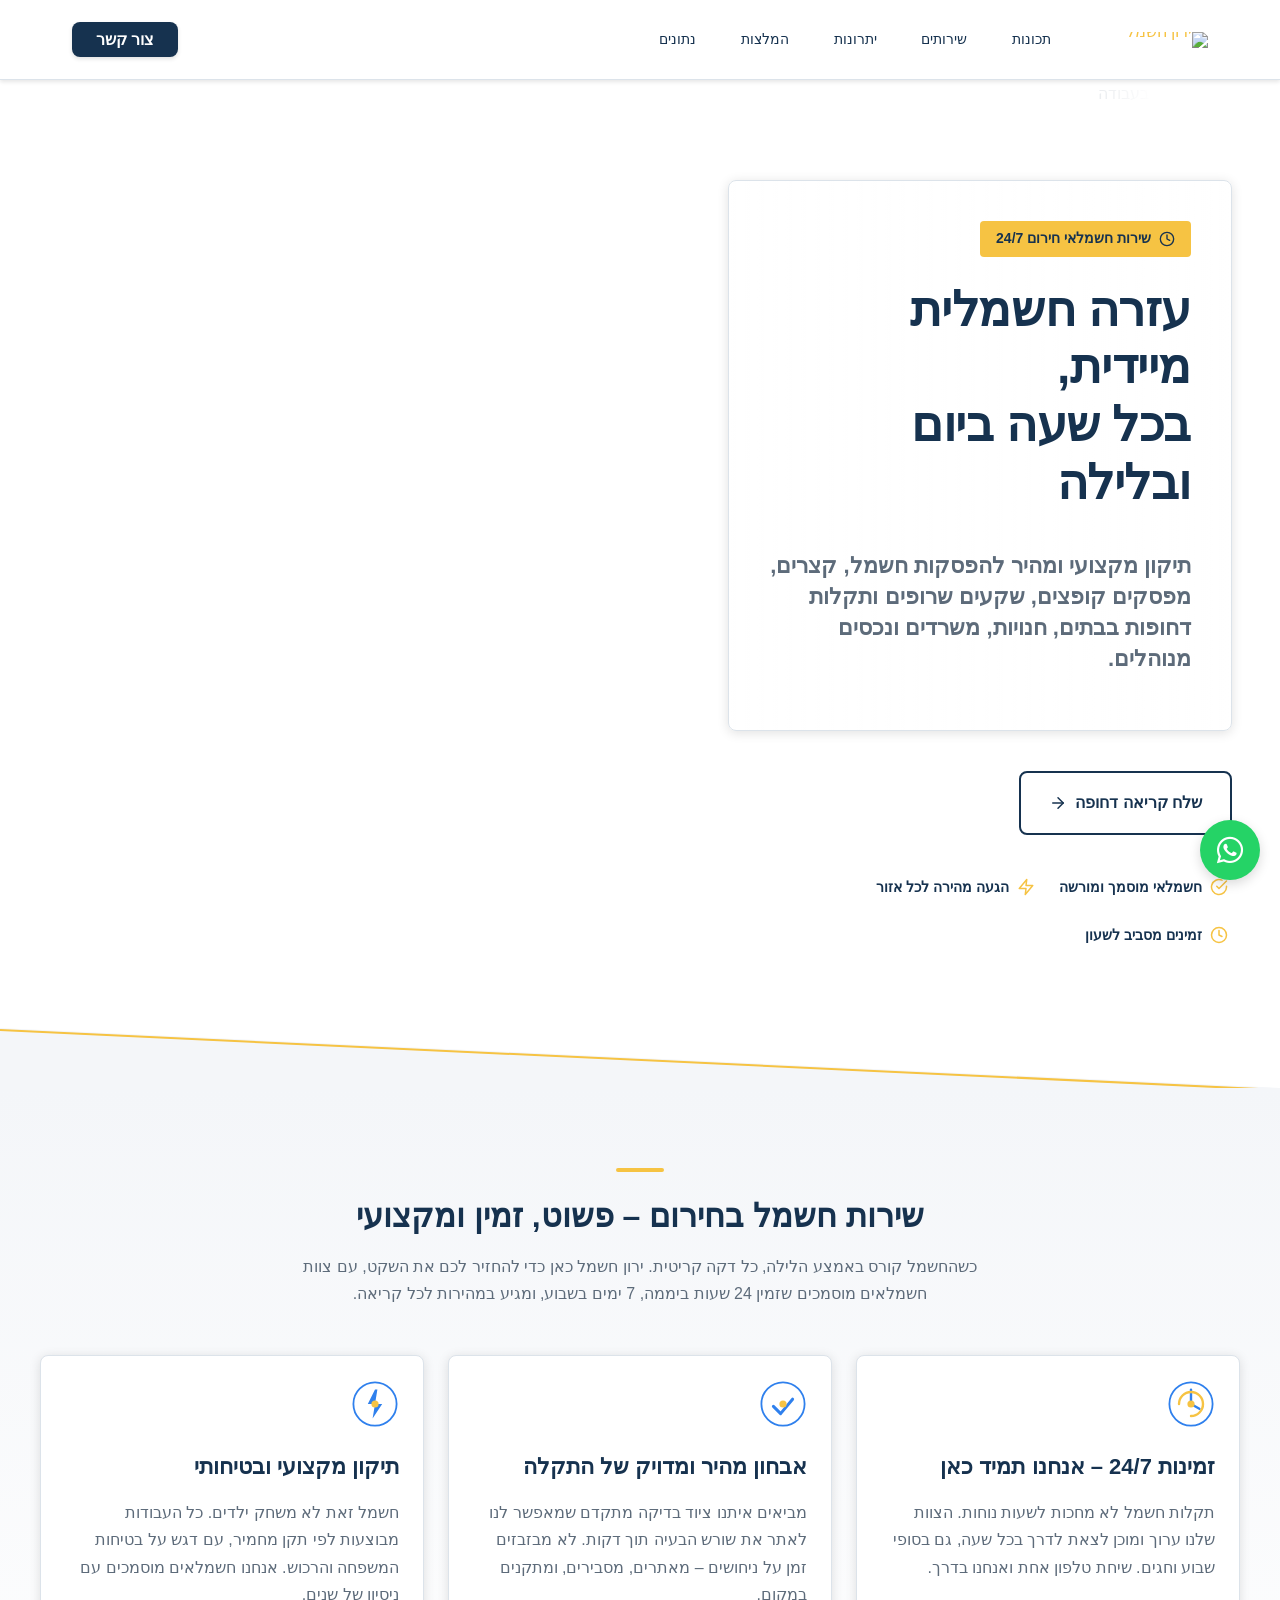
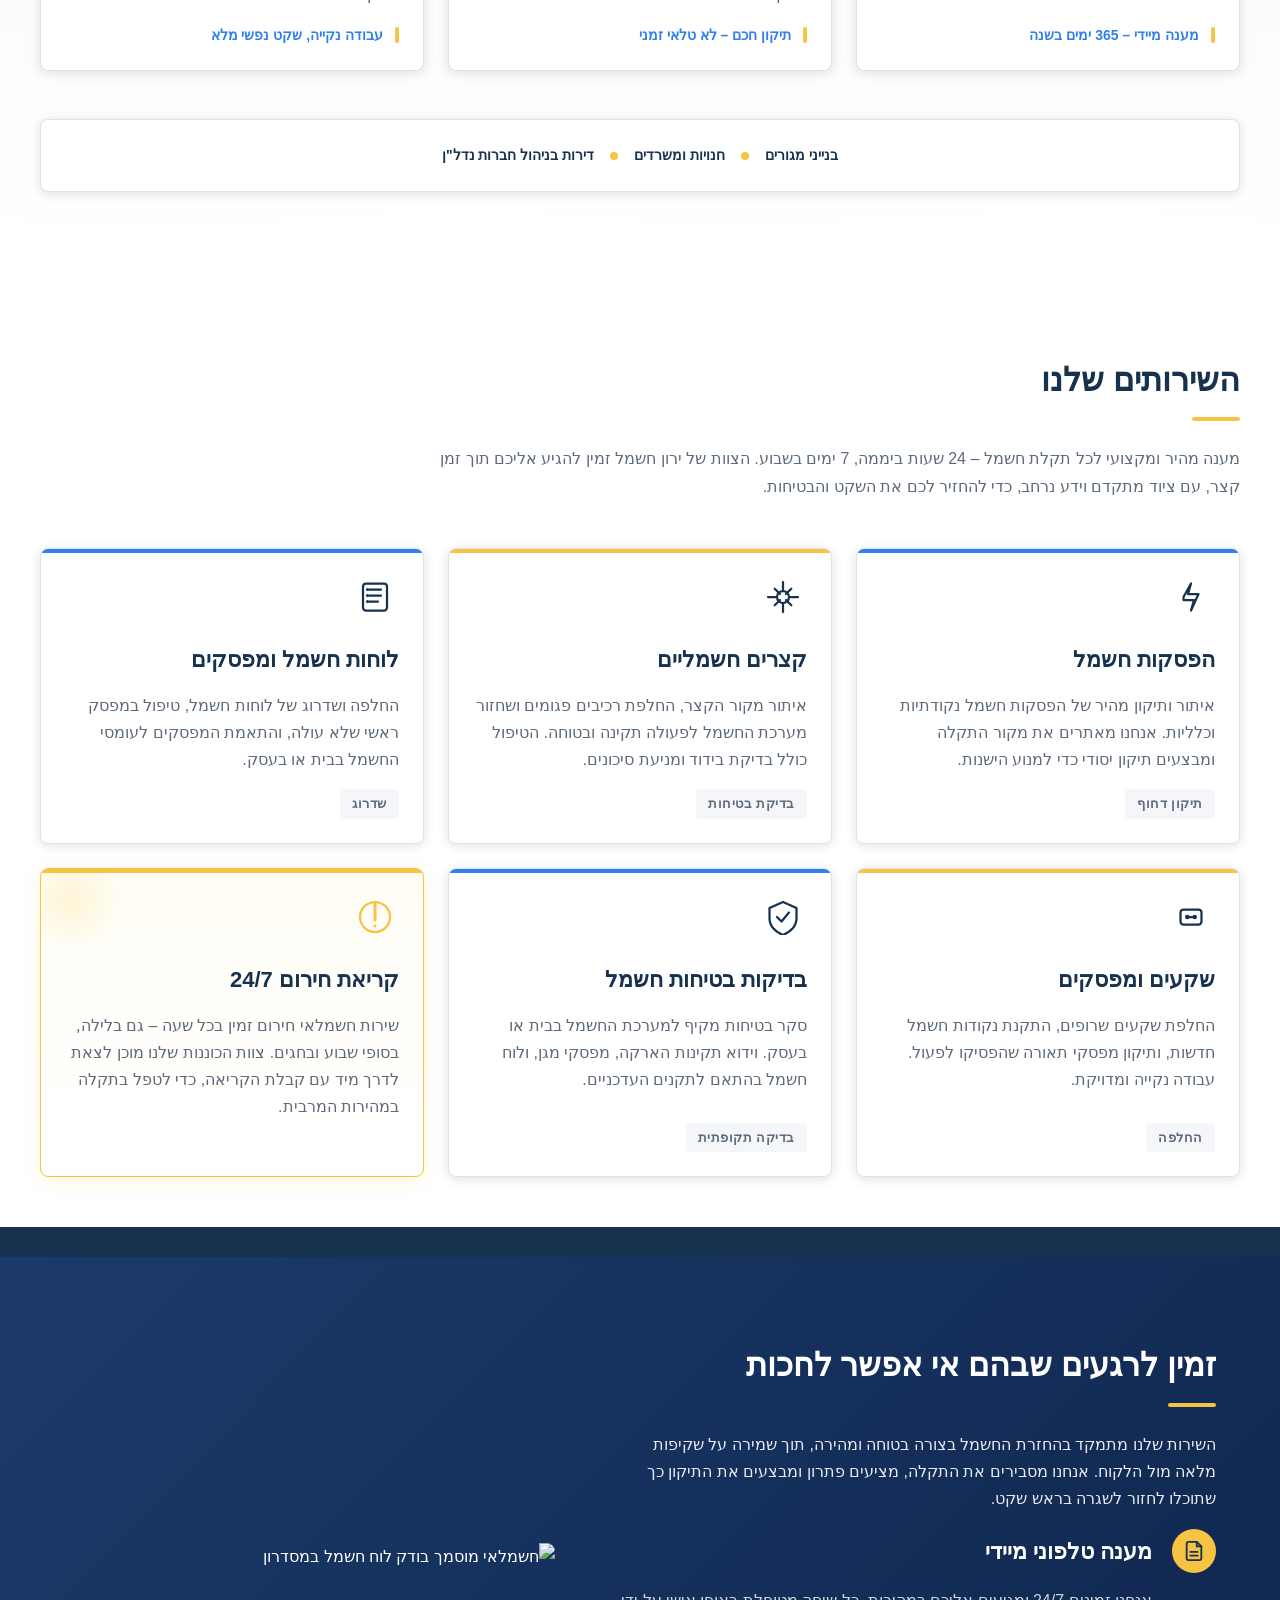
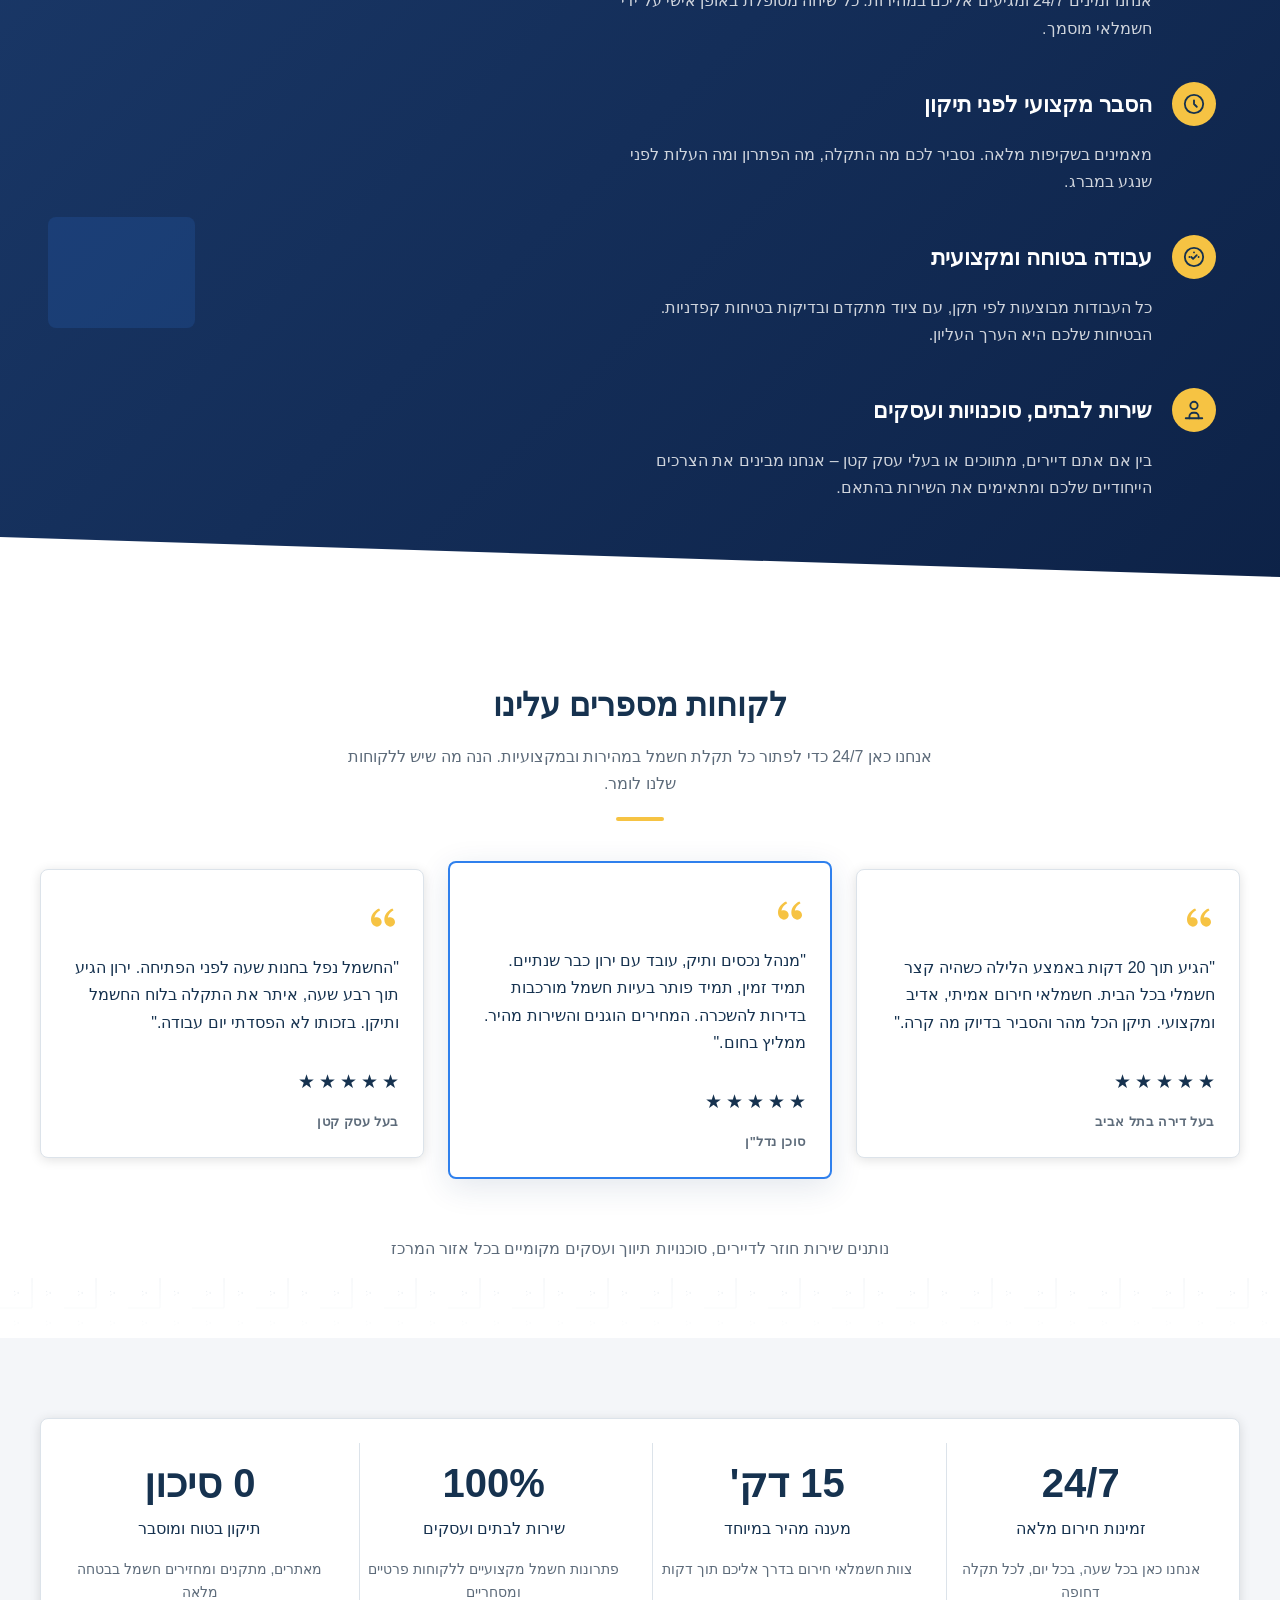
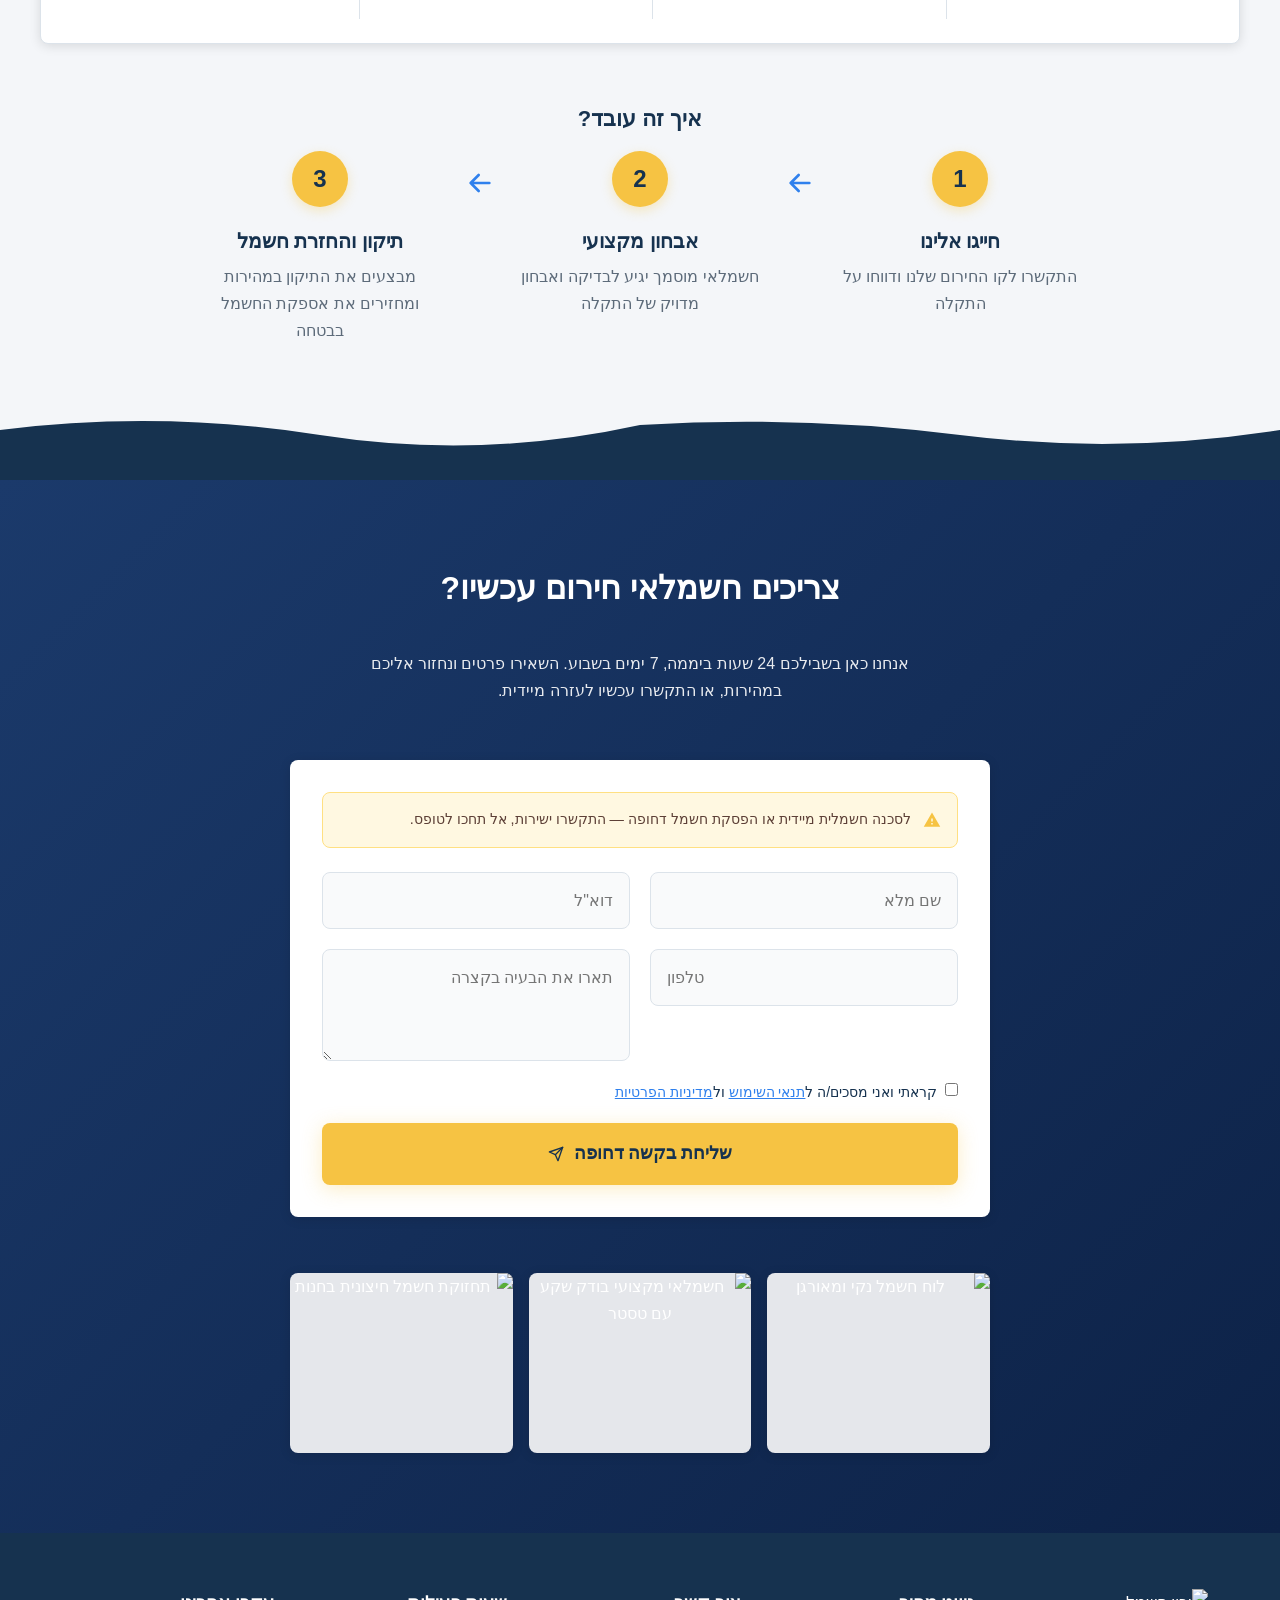
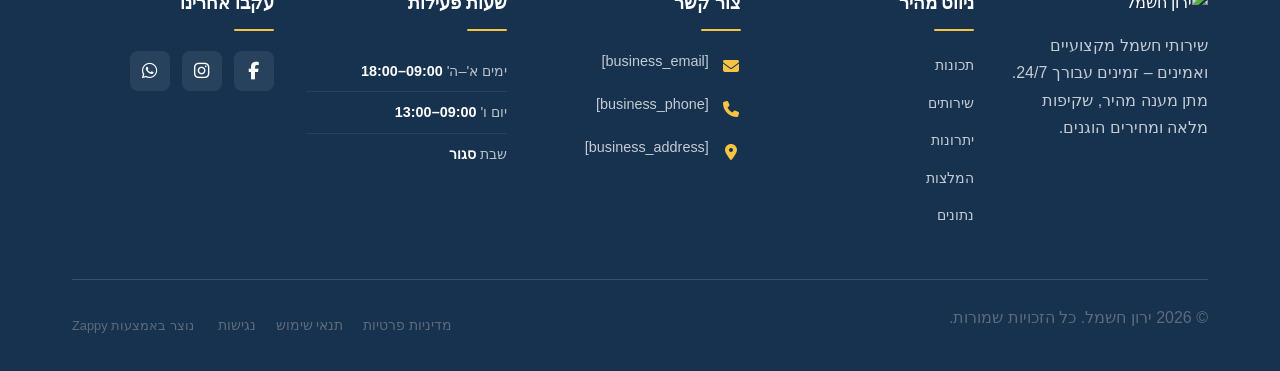
==== public/index.html @ 62ce53f0 "Incremental sync: 1 page(s) — update_text" ====
<!doctype html><html dir="rtl" lang="he"><head><meta charset="UTF-8"><meta content="width=device-width,initial-scale=1" name="viewport"><meta content="index, follow" name="robots"><title>חשמלאי חירום זמין עכשיו — ירון חשמל</title><meta content="תקוע בלי חשמל? ירון חשמל מעניק שירות חשמלאי חירום 24 שעות ביממה, 7 ימים בשבוע. מענה מיידי, אמינות ללא פשרות והגעה מהירה לכל אזור. אל תישארו בחושך — חייגו עכשיו!" name="description"><meta content="חשמלאי חירום, חשמלאי 24 שעות, חשמלאי דחוף, אין חשמל בבית, חשמלאי עכשיו" name="keywords"><link href="/assets/favicon.ico" rel="icon" type="image/x-icon"><link href="/assets/favicon-16x16.png" rel="icon" type="image/png" sizes="16x16"><link href="/assets/favicon-32x32.png" rel="icon" type="image/png" sizes="32x32"><link href="/assets/favicon-48x48.png" rel="icon" type="image/png" sizes="48x48"><link href="/assets/favicon-192x192.png" rel="icon" type="image/png" sizes="192x192"><link href="/assets/favicon-512x512.png" rel="icon" type="image/png" sizes="512x512"><link href="/assets/apple-touch-icon.png" rel="apple-touch-icon"><script>!function(){"use strict";var t="525a11b5-ab86-4561-b315-037ea3725234",e="https://api.zappy5.com/api/analytics/track",a=18e5,n=2592e6,o=!0,i=!0,r=!0;var s=function(){var e="zappy_visitor_"+t,a=null;try{if(a=localStorage.getItem(e)){var o=JSON.parse(a),i=Date.now();if(i-o.created<n)return o.lastSeen=i,localStorage.setItem(e,JSON.stringify(o)),o.id}}catch(t){console.warn("Zappy Analytics: LocalStorage not available")}var r="zv_"+Date.now()+"_"+Math.random().toString(36).substr(2,9);try{localStorage.setItem(e,JSON.stringify({id:r,created:Date.now(),lastSeen:Date.now()}))}catch(t){}return r}(),c=function(){var e="zappy_session_"+t,n=null;try{if(n=sessionStorage.getItem(e)){var o=JSON.parse(n),i=Date.now();if(i-o.timestamp<a)return o.timestamp=i,sessionStorage.setItem(e,JSON.stringify(o)),o.id}}catch(t){console.warn("Zappy Analytics: SessionStorage not available")}var r="zs_"+Date.now()+"_"+Math.random().toString(36).substr(2,9);try{sessionStorage.setItem(e,JSON.stringify({id:r,timestamp:Date.now()}))}catch(t){}return r}();function l(a,n){n=n||{};var o={website_id:t,event_type:a,page_path:window.location.pathname,referrer:document.referrer||"direct",visitor_id:s,session_id:c,metadata:n};if(navigator.sendBeacon){var i=new Blob([JSON.stringify(o)],{type:"application/json"});navigator.sendBeacon(e,i)}else fetch(e,{method:"POST",headers:{"Content-Type":"application/json"},body:JSON.stringify(o),keepalive:!0}).catch(function(t){console.warn("Zappy Analytics: Failed to track event",t)})}o&&l("pageview",{title:document.title,url:window.location.href}),i&&document.addEventListener("click",function(t){var e=t.target;if("BUTTON"===e.tagName||e.closest("button")){var a="BUTTON"===e.tagName?e:e.closest("button");l("click",{element:"button",text:a.textContent.trim().substring(0,100),id:a.id||null,class:a.className||null})}else if("A"===e.tagName||e.closest("a")){var n="A"===e.tagName?e:e.closest("a");l("navigation",{element:"link",text:n.textContent.trim().substring(0,100),href:n.href,external:n.hostname!==window.location.hostname})}},!0),r&&document.addEventListener("submit",function(t){var e=t.target;l("form_submit",{form_id:e.id||null,form_name:e.name||null,form_action:e.action||null,form_method:e.method||"GET"})},!0);var m=Date.now();window.addEventListener("beforeunload",function(){l("page_unload",{time_on_page:Math.floor((Date.now()-m)/1e3),page_path:window.location.pathname})}),window.zappyAnalytics={track:l,getVisitorId:function(){return s},getSessionId:function(){return c}}}()</script><meta content="חשמלאי חירום זמין עכשיו — ירון חשמל" property="og:title"><meta content="תקוע בלי חשמל? ירון חשמל מעניק שירות חשמלאי חירום 24 שעות ביממה, 7 ימים בשבוע. מענה מיידי, אמינות ללא פשרות והגעה מהירה לכל אזור. אל תישארו בחושך — חייגו עכשיו!" property="og:description"><meta content="summary_large_image" name="twitter:card"><meta content="חשמלאי חירום זמין עכשיו — ירון חשמל" name="twitter:title"><meta content="תקוע בלי חשמל? ירון חשמל מעניק שירות חשמלאי חירום 24 שעות ביממה, 7 ימים בשבוע. מענה מיידי, אמינות ללא פשרות והגעה מהירה לכל אזור. אל תישארו בחושך — חייגו עכשיו!" name="twitter:description"><meta content="website" property="og:type"><meta content="he_IL" property="og:locale"><link href="https://cdnjs.cloudflare.com/ajax/libs/font-awesome/6.4.0/css/all.min.css" rel="stylesheet"><style>.skip-link{position:absolute;top:0;left:0;transform:translateY(-200%);padding:12px 18px;background:var(--bg-dark,#1a1a1a);color:var(--text-light,#fff);font-weight:600;border-radius:0 0 8px 0;z-index:10000}.skip-link:focus{transform:none;outline:2px solid var(--ring,#fff);outline-offset:2px}:focus-visible{outline:2px solid var(--ring,currentColor);outline-offset:3px}</style><link href="/assets/favicon.ico" rel="icon" type="image/x-icon"><link href="/assets/favicon-16x16.png" rel="icon" type="image/png" sizes="16x16"><link href="/assets/favicon-32x32.png" rel="icon" type="image/png" sizes="32x32"><link href="/assets/favicon-48x48.png" rel="icon" type="image/png" sizes="48x48"><link href="/assets/favicon-192x192.png" rel="icon" type="image/png" sizes="192x192"><link href="/assets/favicon-512x512.png" rel="icon" type="image/png" sizes="512x512"><link href="/assets/apple-touch-icon.png" rel="apple-touch-icon"><link href="https://cdn.jsdelivr.net/npm/vanilla-cookieconsent@3/dist/cookieconsent.css" rel="stylesheet"><script src="https://cdn.jsdelivr.net/npm/vanilla-cookieconsent@3/dist/cookieconsent.umd.js"></script><script src="https://cdn.jsdelivr.net/gh/mickidum/acc_toolbar/acctoolbar/acctoolbar.min.js"></script><link href="/styles.css" rel="stylesheet"><script>window.ZAPPY_WEBSITE_ID="525a11b5-ab86-4561-b315-037ea3725234",window.ZAPPY_API_BASE="https://api.zappy5.com"</script><style id="zappy-dropdown-submenu-styles">#navMenu li:has(.sub-menu),.nav-menu li:has(.sub-menu),.navbar li:has(.sub-menu),nav li:has(.sub-menu){position:relative}#navMenu .sub-menu,.nav-menu .sub-menu,.navbar .sub-menu,nav .sub-menu{display:block!important;position:absolute!important;top:100%;left:0;min-width:220px;background:#fff;border-radius:8px;box-shadow:0 8px 25px rgba(0,0,0,.15);padding:8px 0;opacity:0;visibility:hidden;transform:translateY(10px);transition:all .3s ease;z-index:1000;list-style:none;pointer-events:none}#navMenu li:hover>.sub-menu,.nav-menu li:hover>.sub-menu,.navbar li:hover>.sub-menu,nav li:hover>.sub-menu{opacity:1!important;visibility:visible!important;transform:translateY(0)!important;pointer-events:auto!important}.sub-menu li{list-style:none;margin:0;padding:0}.sub-menu a{display:block!important;padding:10px 16px!important;color:var(--text-dark,#333)!important;font-weight:500;text-decoration:none;white-space:nowrap;transition:background-color .2s}.sub-menu .zappy-nav-child>a{padding-left:28px!important;font-size:.9em!important;opacity:.85!important}[dir=rtl] .sub-menu .zappy-nav-child>a,html[lang=ar] .sub-menu .zappy-nav-child>a,html[lang=he] .sub-menu .zappy-nav-child>a{padding-left:10px!important;padding-right:28px!important}.sub-menu .zappy-nav-parent>a{font-weight:600!important}.sub-menu a:hover{background-color:#f5f5f5}[dir=rtl] .nav-menu .sub-menu,[dir=rtl] .navbar .sub-menu,[dir=rtl] nav .sub-menu,html[lang=ar] .nav-menu .sub-menu,html[lang=ar] .navbar .sub-menu,html[lang=ar] nav .sub-menu,html[lang=he] .nav-menu .sub-menu,html[lang=he] .navbar .sub-menu,html[lang=he] nav .sub-menu{left:auto!important;right:0!important}.sub-menu:empty,.sub-menu:not(:has(li)):not(:has(> a)),.sub-menu:not(:has(li:not(.zappy-hidden-menu-item))):not(:has(> a)){display:none!important;opacity:0!important;visibility:hidden!important;pointer-events:none!important}li:has(.menu-group-title):hover>.sub-menu{opacity:1!important;visibility:visible!important;transform:translateY(0)!important;pointer-events:auto!important}#navMenu>li>.menu-group-title,.nav-menu>li>.menu-group-title{display:inline-block;padding:.5rem 1rem;cursor:default;user-select:none}@media (max-width:768px){#navMenu .sub-menu,.nav-menu .sub-menu,.navbar .sub-menu,nav .sub-menu{position:static!important;transform:none!important;box-shadow:none!important;background:0 0!important;max-height:0;overflow:hidden;opacity:0;visibility:hidden;transition:max-height .3s ease,opacity .3s ease;padding:0!important;border-radius:0!important}#navMenu .sub-menu.mobile-expanded,.nav-menu .sub-menu.mobile-expanded,.navbar .sub-menu.mobile-expanded{max-height:none!important;overflow-y:visible!important;opacity:1!important;visibility:visible!important;padding:8px 0 8px 16px!important}[dir=rtl] .sub-menu.mobile-expanded,html[lang=he] .sub-menu.mobile-expanded{padding:8px 16px 8px 0!important}#navMenu li:hover>.sub-menu,.nav-menu li:hover>.sub-menu,.navbar li:hover>.sub-menu,nav li:hover>.sub-menu{opacity:0;visibility:hidden;pointer-events:none}#navMenu li>.sub-menu.mobile-expanded,.nav-menu li>.sub-menu.mobile-expanded,.navbar li>.sub-menu.mobile-expanded,nav li>.sub-menu.mobile-expanded{opacity:1!important;visibility:visible!important;pointer-events:auto!important}#navMenu li:has(.sub-menu),.nav-menu li:has(.sub-menu),.navbar li:has(.sub-menu),nav li:has(.sub-menu){display:flex!important;flex-wrap:wrap!important;align-items:center!important;position:relative!important;min-height:44px!important}#navMenu li:has(.sub-menu)>a,.nav-menu li:has(.sub-menu)>a,.navbar li:has(.sub-menu)>a,nav li:has(.sub-menu)>a{flex:1!important;min-width:0!important}#navMenu li:has(.sub-menu)>.menu-group-title,.nav-menu li:has(.sub-menu)>.menu-group-title,.navbar li:has(.sub-menu)>.menu-group-title,nav li:has(.sub-menu)>.menu-group-title{flex:1!important;min-width:0!important;padding:0!important;line-height:inherit!important}#navMenu li:has(.sub-menu)>.sub-menu,.nav-menu li:has(.sub-menu)>.sub-menu,.navbar li:has(.sub-menu)>.sub-menu,nav li:has(.sub-menu)>.sub-menu{flex-basis:100%!important;width:100%!important}#navMenu li:has(.sub-menu)>a [class*=arrow],#navMenu li:has(.sub-menu)>a [class*=chevron],.nav-menu li:has(.sub-menu)>a .fa-angle-down,.nav-menu li:has(.sub-menu)>a .fa-chevron-down,.nav-menu li:has(.sub-menu)>a [class*=arrow],.nav-menu li:has(.sub-menu)>a [class*=chevron],nav li:has(.sub-menu)>a [class*=arrow],nav li:has(.sub-menu)>a [class*=chevron]{display:none!important;visibility:hidden!important}.mobile-submenu-toggle{display:flex!important;align-items:center!important;justify-content:center!important;width:44px!important;height:auto!important;background:0 0!important;border:none!important;cursor:pointer!important;color:var(--text-dark)!important;position:static!important;flex-shrink:0!important;align-self:stretch!important;z-index:2!important;padding:0!important;margin:0!important}.mobile-submenu-toggle::after{content:''!important;width:0!important;height:0!important;border-left:6px solid transparent!important;border-right:6px solid transparent!important;border-top:7px solid currentColor!important;transition:transform .3s ease!important}.mobile-submenu-toggle.expanded::after{transform:rotate(180deg)!important}.sub-menu a{padding:10px 0!important;display:block!important;color:var(--text-dark)!important;white-space:normal!important}.sub-menu .zappy-nav-child>a{padding-left:28px!important;font-size:.9em!important;opacity:.85!important}[dir=rtl] .sub-menu .zappy-nav-child>a,html[lang=ar] .sub-menu .zappy-nav-child>a,html[lang=he] .sub-menu .zappy-nav-child>a{padding-left:0!important;padding-right:28px!important}.sub-menu .zappy-nav-parent>a{font-weight:600!important}#navMenu.active,.nav-menu.active{max-width:100vw!important;overflow-x:hidden!important;box-sizing:border-box!important}.navbar .sub-menu li a,.zappy-products-dropdown .sub-menu a,nav.navbar .sub-menu li a{color:var(--text-dark)!important}}@media (min-width:769px){.mobile-submenu-toggle{display:none!important}}</style><style id="zappy-widget-visibility">html[dir=rtl] .whatsapp-float{right:20px!important;left:auto!important}html:not([dir]) .whatsapp-float,html[dir=ltr] .whatsapp-float{left:20px!important;right:auto!important}html[dir=rtl] #mic-access-tool-general-button,html[dir=rtl] #mic-init-access-tool #mic-access-tool-general-button,html[dir=rtl] #mic-init-access-tool .mic-access-tool-general-button,html[dir=rtl] ._access-icon,html[dir=rtl] .mic-access-tool-general-button{left:20px!important;right:auto!important}html:not([dir]) #mic-access-tool-general-button,html:not([dir]) #mic-init-access-tool #mic-access-tool-general-button,html:not([dir]) #mic-init-access-tool .mic-access-tool-general-button,html:not([dir]) ._access-icon,html:not([dir]) .mic-access-tool-general-button,html[dir=ltr] #mic-access-tool-general-button,html[dir=ltr] #mic-init-access-tool #mic-access-tool-general-button,html[dir=ltr] #mic-init-access-tool .mic-access-tool-general-button,html[dir=ltr] ._access-icon,html[dir=ltr] .mic-access-tool-general-button{right:20px!important;left:auto!important}@media (max-width:768px){.whatsapp-float{display:flex!important}}@media (min-width:769px){.whatsapp-float{display:flex!important}}@media (max-width:768px){#mic-access-tool-general-button,#mic-init-access-tool #mic-access-tool-general-button,#mic-init-access-tool .mic-access-tool-general-button,._access-icon,.mic-access-tool-general-button{display:flex!important;visibility:visible!important;opacity:1!important;pointer-events:auto!important}#mic-access-tool-box.opened-mic-access-tool,#mic-init-access-tool #mic-access-tool-box.opened-mic-access-tool,.mic-access-tool-box.opened-mic-access-tool{visibility:visible!important;opacity:1!important;pointer-events:auto!important}}@media (min-width:769px){#mic-access-tool-general-button,#mic-init-access-tool #mic-access-tool-general-button,#mic-init-access-tool .mic-access-tool-general-button,._access-icon,.mic-access-tool-general-button{display:flex!important;visibility:visible!important;opacity:1!important;pointer-events:auto!important}#mic-access-tool-box.opened-mic-access-tool,#mic-init-access-tool #mic-access-tool-box.opened-mic-access-tool,.mic-access-tool-box.opened-mic-access-tool{visibility:visible!important;opacity:1!important;pointer-events:auto!important}}</style></head><body><a href="#main" class="skip-link">דלג לתוכן הראשי</a><nav class="navbar" dir="rtl"><button class="mobile-toggle" aria-label="Menu" id="mobileToggle"><svg viewBox="0 0 24 24" fill="none" height="24" width="24" class="hamburger-icon"><path d="M3 12h18M3 6h18M3 18h18" stroke="currentColor" stroke-width="2" stroke-linecap="round"></path></svg> <svg viewBox="0 0 24 24" fill="none" height="24" width="24" class="close-icon" style="display:none"><path d="M18 6L6 18M6 6l12 12" stroke="currentColor" stroke-width="2" stroke-linecap="round"></path></svg></button> <button class="phone-header-btn" aria-label="Call" data-phone="[business_phone]"><svg viewBox="0 0 24 24" fill="currentColor" height="20" width="20"><path d="M22 16.92v3a2 2 0 0 1-2.18 2 19.79 19.79 0 0 1-8.63-3.07 19.5 19.5 0 0 1-6-6 19.79 19.79 0 0 1-3.07-8.67A2 2 0 0 1 4.11 2h3a2 2 0 0 1 2 1.72 12.84 12.84 0 0 0 .7 2.81 2 2 0 0 1-.45 2.11L8.09 9.91a16 16 0 0 0 6 6l1.27-1.27a2 2 0 0 1 2.11-.45 12.84 12.84 0 0 0 2.81.7A2 2 0 0 1 22 16.92z"></path></svg></button><div class="nav-container"><div class="nav-right-group"><div class="nav-brand"><a href="/" class="logo-link"><img alt="ירון חשמל" src="/assets/site-----image-1.webp" class="logo"></a></div><ul class="nav-menu" id="navMenu"><li><a href="#features">תכונות</a></li><li><a href="#services">שירותים</a></li><li><a href="#benefits">יתרונות</a></li><li><a href="#testimonials">המלצות</a></li><li><a href="#stats">נתונים</a></li><li class="mobile-contact-link nav-cta-mobile-item"><a href="#cta" class="nav-cta-btn">צור קשר</a></li></ul></div><div class="nav-cta-container"><a href="#cta" class="nav-cta-btn">צור קשר</a></div></div></nav><script>window.addEventListener("load",function(){const e=document.querySelector(".navbar, nav, header");if(!e)return void console.log("[Navbar] Navbar element not found");let t=document.getElementById("mobileToggle")||document.querySelector(".mobile-toggle")||document.querySelector(".hamburger")||document.querySelector(".hamburger-menu")||document.querySelector(".menu-toggle")||document.querySelector(".burger-menu")||document.querySelector('[aria-label="Menu"]')||document.querySelector('[aria-label="תפריט"]');const o=document.querySelector(".phone-header-btn"),n=window.getComputedStyle(e);let r=n.backgroundColor;if(console.log("[Navbar] Initial navbar background:",r),"transparent"===r||"rgba(0, 0, 0, 0)"===r||r.startsWith("rgba")&&r.includes(", 0)")){const e=n.backgroundImage;if(e&&"none"!==e)console.log("[Navbar] Navbar has background image/gradient, using dark text"),r="rgb(240, 240, 240)";else{const e=window.getComputedStyle(document.body).backgroundColor;console.log("[Navbar] Navbar transparent, using body background:",e),r=e}}const a=r.match(/\d+/g);if(a&&a.length>=3){const e=(.299*parseInt(a[0])+.587*parseInt(a[1])+.114*parseInt(a[2]))/255;console.log("[Navbar] Mobile button colors preserved from Claude CSS (luminance:",e.toFixed(2)+")");const n=document.createElement("style");n.id="zappy-mobile-nav-fix";document.documentElement.lang;document.documentElement.dir,n.textContent='\n        /* Hide mobile buttons on desktop, show only on mobile */\n        @media (min-width: 769px) {\n          .mobile-toggle,\n          .phone-header-btn {\n            display: none !important;\n          }\n        }\n        \n        /* Show and position mobile buttons correctly on mobile */\n        @media (max-width: 768px) {\n          .navbar,\n          nav.navbar {\n            min-height: 70px !important;\n          }\n\n          .mobile-toggle,\n          .phone-header-btn {\n            position: absolute !important;\n            top: 0 !important;\n            bottom: 0 !important;\n            margin-top: auto !important;\n            margin-bottom: auto !important;\n            transform: none !important;\n            z-index: 1001 !important;\n            display: flex !important;\n            align-items: center !important;\n            justify-content: center !important;\n            width: 36px !important;\n            height: 36px !important;\n            border-radius: 50% !important;\n            border: none !important;\n            cursor: pointer !important;\n            padding: 6px !important;\n            background: none !important;\n            color: var(--nav-text, var(--text-dark)) !important;\n            touch-action: manipulation !important;\n            -webkit-tap-highlight-color: transparent !important;\n          }\n\n          html[data-zappy-site-type="ecommerce"] .phone-header-btn,\n          body[data-zappy-site-type="ecommerce"] .phone-header-btn,\n          html[data-zappy-site-type="ecommerce"] header .phone-header-btn,\n          html[data-zappy-site-type="ecommerce"] nav .phone-header-btn {\n            display: none !important;\n            visibility: hidden !important;\n            width: 0 !important;\n            height: 0 !important;\n            min-width: 0 !important;\n            overflow: hidden !important;\n          }\n          \n          /* LTR positioning (default): hamburger LEFT, phone RIGHT */\n          html:not([dir="rtl"]):not([lang="he"]):not([lang="ar"]) .mobile-toggle,\n          html[dir="ltr"] .mobile-toggle {\n            left: 12px !important;\n            right: auto !important;\n          }\n          html:not([dir="rtl"]):not([lang="he"]):not([lang="ar"]) .phone-header-btn,\n          html[dir="ltr"] .phone-header-btn {\n            right: 12px !important;\n            left: auto !important;\n          }\n          \n          /* RTL positioning: hamburger RIGHT, phone LEFT */\n          html[dir="rtl"] .mobile-toggle,\n          html[lang="he"] .mobile-toggle,\n          html[lang="ar"] .mobile-toggle {\n            right: 12px !important;\n            left: auto !important;\n          }\n          html[dir="rtl"] .phone-header-btn,\n          html[lang="he"] .phone-header-btn,\n          html[lang="ar"] .phone-header-btn {\n            left: 12px !important;\n            right: auto !important;\n          }\n          \n          /* CRITICAL: Ensure nav-container has min-height on mobile */\n          /* All children are positioned absolutely/fixed on mobile, so height:auto collapses to 0 */\n          .nav-container {\n            min-height: 70px !important;\n            position: relative !important;\n          }\n          \n          /* Ensure SVG icons are properly sized and inherit color */\n          .mobile-toggle svg,\n          .phone-header-btn svg {\n            width: 24px !important;\n            height: 24px !important;\n            /* Don\'t force display - let JavaScript control hamburger/close toggle */\n          }\n          \n          /* Reset nav-cta-container on mobile - remove desktop box-shadow/padding */\n          /* that creates a visible ghost box when CTA button is hidden */\n          .nav-cta-container {\n            box-shadow: none !important;\n            padding: 0 !important;\n          }\n          \n          /* Hide nav-cta-container entirely on mobile when there\'s no lang-switcher */\n          /* (only the CTA button is inside, and it\'s hidden on mobile) */\n          .nav-cta-container:not(:has(.lang-switcher)) {\n            display: none !important;\n          }\n          \n          /* CRITICAL: Prevent hero image fade gradient from bleeding over headline text */\n          /* The .image-fade-gradient has bottom: -30px (extends below parent) */\n          /* On mobile stacked layout, this overlaps the h1 text below the image */\n          .hero-image-column {\n            overflow: hidden !important;\n          }\n          .image-fade-gradient {\n            bottom: 0 !important;\n          }\n          \n          /* Hide desktop language switcher on mobile - hamburger menu handles it */\n          /* High specificity to override stored CSS */\n          .lang-switcher,\n          .nav-cta-container .lang-switcher,\n          .nav-container .lang-switcher,\n          .navbar .lang-switcher,\n          .navbar .nav-cta-container .lang-switcher {\n            display: none !important;\n          }\n        }\n      ';const r=document.getElementById("zappy-mobile-nav-fix");r&&r.remove(),document.head.appendChild(n),console.log("[Navbar] Critical CSS injected for mobile nav positioning");const i=window.innerWidth<=768;if(t){const e=t.querySelector(".hamburger-icon"),o=t.querySelector(".close-icon");e&&(e.style.setProperty("width","24px","important"),e.style.setProperty("height","24px","important"),e.style.setProperty("display","block","important")),o&&(o.style.setProperty("width","24px","important"),o.style.setProperty("height","24px","important"),o.style.setProperty("display","none","important")),i?(t.style.setProperty("position","absolute","important"),t.style.setProperty("top","0","important"),t.style.setProperty("bottom","0","important"),t.style.setProperty("margin-top","auto","important"),t.style.setProperty("margin-bottom","auto","important"),t.style.setProperty("transform","none","important"),t.style.setProperty("z-index","1001","important"),t.style.removeProperty("left"),t.style.removeProperty("right"),console.log("[Navbar] Mobile toggle positioning applied (mobile viewport)")):(t.style.removeProperty("position"),t.style.removeProperty("top"),t.style.removeProperty("transform"),t.style.removeProperty("z-index"),t.style.removeProperty("left"),t.style.removeProperty("right"),console.log("[Navbar] Desktop viewport - cleared mobile toggle inline positioning"))}if(o){const e=o.querySelector("svg");e&&(e.style.width="24px",e.style.height="24px",e.setAttribute("width","24"),e.setAttribute("height","24")),i?(o.style.setProperty("position","absolute","important"),o.style.setProperty("top","0","important"),o.style.setProperty("bottom","0","important"),o.style.setProperty("margin-top","auto","important"),o.style.setProperty("margin-bottom","auto","important"),o.style.setProperty("transform","none","important"),o.style.setProperty("z-index","1001","important"),o.style.removeProperty("left"),o.style.removeProperty("right"),console.log("[Navbar] Phone button positioning applied (mobile viewport)")):(o.style.removeProperty("position"),o.style.removeProperty("top"),o.style.removeProperty("transform"),o.style.removeProperty("z-index"),o.style.removeProperty("left"),o.style.removeProperty("right"),console.log("[Navbar] Desktop viewport - cleared phone button inline positioning"))}}else console.log("[Navbar] Could not parse background color:",r);t=document.getElementById("mobileToggle")||document.querySelector(".mobile-toggle")||document.querySelector(".hamburger")||document.querySelector(".hamburger-menu")||document.querySelector(".menu-toggle")||document.querySelector(".burger-menu")||document.querySelector('[aria-label="Menu"]')||document.querySelector('[aria-label="תפריט"]');const i=document.getElementById("navMenu")||document.querySelector(".nav-menu")||document.querySelector(".nav-links")||document.querySelector("nav ul:not(.submenu)");if(!t||!i)return void console.log("[Navbar] Mobile toggle or menu not found:",{toggle:!!t,menu:!!i});i.id||(i.id="navMenu"),console.log("[Navbar] Initializing mobile menu...");const l=t.cloneNode(!0);t.parentNode.replaceChild(l,t);var s=0;function p(e){var t=Date.now();t-s<300||(s=t,function(e){e.preventDefault(),e.stopPropagation();const t=l.querySelector(".hamburger-icon"),o=l.querySelector(".close-icon");i.classList.contains("active")?(i.classList.remove("active"),t&&t.style.setProperty("display","block","important"),o&&o.style.setProperty("display","none","important"),document.body.style.overflow="",document.body.classList.remove("menu-open"),console.log("[Navbar] Menu closed")):(i.classList.add("active"),t&&t.style.setProperty("display","none","important"),o&&o.style.setProperty("display","block","important"),document.body.style.overflow="hidden",document.body.classList.add("menu-open"),console.log("[Navbar] Menu opened"))}(e))}l.addEventListener("click",p),l.addEventListener("touchend",p),document.addEventListener("keydown",function(e){if(("Escape"===e.key||"Esc"===e.key)&&i.classList.contains("active")){const e=l.querySelector(".hamburger-icon"),t=l.querySelector(".close-icon");i.classList.remove("active"),e&&e.style.setProperty("display","block","important"),t&&t.style.setProperty("display","none","important"),document.body.style.overflow="",document.body.classList.remove("menu-open"),console.log("[Navbar] Menu closed (Escape)")}}),i.querySelectorAll("a").forEach(function(e){e.addEventListener("click",function(){if("#"===this.getAttribute("href"))return;const e=l.querySelector(".hamburger-icon"),t=l.querySelector(".close-icon");i.classList.remove("active"),e&&e.style.setProperty("display","block","important"),t&&t.style.setProperty("display","none","important"),document.body.style.overflow="",document.body.classList.remove("menu-open"),console.log("[Navbar] Menu closed (link clicked)")})});var m=i.querySelectorAll(".dropdown-toggle");m.forEach(function(e){e.addEventListener("click",function(e){e.preventDefault(),e.stopPropagation();var t=this.closest(".nav-dropdown");t&&(t.parentNode.querySelectorAll(".nav-dropdown.open").forEach(function(e){e!==t&&e.classList.remove("open")}),t.classList.toggle("open"),console.log("[Navbar] Dropdown toggled:",t.classList.contains("open")?"open":"closed"))})}),document.addEventListener("click",function(e){e.target.closest(".nav-dropdown")||document.querySelectorAll(".nav-dropdown.open").forEach(function(e){e.classList.remove("open")})}),console.log("[Navbar] Dropdown handlers initialized for "+m.length+" dropdowns"),o&&o.addEventListener("click",function(){const e=document.querySelectorAll('a[href^="tel:"]'),t=e.length>0?e[0].getAttribute("href").replace("tel:",""):"[business_phone]";window.location.href="tel:"+t,console.log("[Navbar] Phone button clicked")}),console.log("[Navbar] Mobile menu initialized successfully")})</script><main id="main"><section class="index-hero-section" data-band-index="0" data-layout-spec="בית-hero" id="hero" aria-label="גיבור דף הבית" data-hero-treatment="fade-bleed" data-hero-type="fullscreen-scrim" role="banner" style="--hero-fade-color:var(--bg-light)"><img alt="חשמלאי מקצועי בעבודה" src="/assets/site-index-hero-image-1.webp" data-context="Professional electrician in clean navy-blue uniform with yellow safety accents, working beside a modern residential electrical panel, holding tools, bright and realistic lighting, shot on a residential site with clean white walls, composition focused on the right side of the frame leaving the left side naturally emptier for text overlay" data-placeholder="index-hero-image-1" height="900" loading="eager" width="1400" class="hero-fade-img" data-hero-bg="true" fetchpriority="high"><div class="hero-fade-content"><div class="hero-text-group"><span class="hero-badge"><svg viewBox="0 0 24 24" fill="none" data-element-type="icon" data-icon-type="svg" aria-hidden="true" height="16" stroke="currentColor" stroke-linecap="round" stroke-linejoin="round" stroke-width="2" width="16"><circle cx="12" cy="12" r="10"></circle><polyline points="12 6 12 12 16 14"></polyline></svg> שירות חשמלאי חירום 24/7</span><h1 class="hero-title">עזרה חשמלית מיידית,<br>בכל שעה ביום ובלילה</h1><h3 class="hero-subtitle">תיקון מקצועי ומהיר להפסקות חשמל, קצרים, מפסקים קופצים, שקעים שרופים ותקלות דחופות בבתים, חנויות, משרדים ונכסים מנוהלים.</h3></div><div class="hero-actions"><a href="#contact" class="btn-secondary-request">שלח קריאה דחופה <svg viewBox="0 0 24 24" fill="none" data-element-type="icon" data-icon-type="svg" aria-hidden="true" height="18" stroke="currentColor" stroke-linecap="round" stroke-linejoin="round" stroke-width="2" width="18"><line x1="5" x2="19" y1="12" y2="12"></line><polyline points="12 5 19 12 12 19"></polyline></svg></a></div><div class="hero-trust-row"><div class="trust-item"><svg viewBox="0 0 24 24" fill="none" data-element-type="icon" data-icon-type="svg" aria-hidden="true" height="18" stroke="currentColor" stroke-linecap="round" stroke-linejoin="round" stroke-width="2" width="18"><path d="M22 11.08V12a10 10 0 1 1-5.93-9.14"></path><polyline points="22 4 12 14.01 9 11.01"></polyline></svg> <span>חשמלאי מוסמך ומורשה</span></div><div class="trust-item"><svg viewBox="0 0 24 24" fill="none" data-element-type="icon" data-icon-type="svg" aria-hidden="true" height="18" stroke="currentColor" stroke-linecap="round" stroke-linejoin="round" stroke-width="2" width="18"><polygon points="13 2 3 14 12 14 11 22 21 10 12 10 13 2"></polygon></svg> <span>הגעה מהירה לכל אזור</span></div><div class="trust-item"><svg viewBox="0 0 24 24" fill="none" data-element-type="icon" data-icon-type="svg" aria-hidden="true" height="18" stroke="currentColor" stroke-linecap="round" stroke-linejoin="round" stroke-width="2" width="18"><circle cx="12" cy="12" r="10"></circle><polyline points="12 6 12 12 16 14"></polyline></svg> <span>זמינים מסביב לשעון</span></div></div></div><div class="index-hero-divider-wrapper"><svg viewBox="0 0 1200 80" xmlns="http://www.w3.org/2000/svg" aria-hidden="true" data-no-icon-edit="true" preserveAspectRatio="none"><defs><clipPath id="hero-diagonal"><polygon points="0,0 1200,0 1200,80 0,80"></polygon></clipPath></defs><path d="M0,80 L0,20 L1200,80 L1200,80 Z" fill="#F4F6F9"></path><path d="M0,22 L1200,82" stroke="var(--accent)" stroke-width="2" fill="#F4F6F9" vector-effect="non-scaling-stroke"></path></svg></div></section><section class="index-features-section" data-band-index="1" data-layout-spec="בית-features" id="features"><div class="index-features-section__container"><div class="index-features-section__intro"><div class="index-features-section__accent-bar" aria-hidden="true"></div><h2 class="index-features-section__title">שירות חשמל בחירום – פשוט, זמין ומקצועי</h2><p class="index-features-section__subtitle">כשהחשמל קורס באמצע הלילה, כל דקה קריטית. ירון חשמל כאן כדי להחזיר לכם את השקט, עם צוות חשמלאים מוסמכים שזמין 24 שעות ביממה, 7 ימים בשבוע, ומגיע במהירות לכל קריאה.</p></div><div class="index-features-section__grid"><article class="index-features-section__card"><div class="index-features-section__card-icon"><svg viewBox="0 0 40 40" fill="none" data-element-type="icon" data-icon-type="svg" xmlns="http://www.w3.org/2000/svg"><circle cx="20" cy="20" r="18" fill="none" stroke="#2F80ED" stroke-width="1.5"></circle><path d="M20 8V20L27 24" stroke="#2F80ED" stroke-width="2" stroke-linecap="round" stroke-linejoin="round"></path><path d="M10 20C10 14.48 14.48 10 20 10C25.52 10 30 14.48 30 20C30 25.52 25.52 30 20 30" stroke="#F6C343" stroke-width="2" stroke-linecap="round"></path><circle cx="20" cy="20" r="3" fill="#F6C343"></circle></svg></div><h3 class="index-features-section__card-title">זמינות 24/7 – אנחנו תמיד כאן</h3><p class="index-features-section__card-text">תקלות חשמל לא מחכות לשעות נוחות. הצוות שלנו ערוך ומוכן לצאת לדרך בכל שעה, גם בסופי שבוע וחגים. שיחת טלפון אחת ואנחנו בדרך.</p><span class="index-features-section__card-highlight">מענה מיידי – 365 ימים בשנה</span></article><article class="index-features-section__card"><div class="index-features-section__card-icon"><svg viewBox="0 0 40 40" fill="none" data-element-type="icon" data-icon-type="svg" xmlns="http://www.w3.org/2000/svg"><circle cx="20" cy="20" r="18" fill="none" stroke="#2F80ED" stroke-width="1.5"></circle><path d="M12 22L18 28L28 16" stroke="#2F80ED" stroke-width="2.5" stroke-linecap="round" stroke-linejoin="round"></path><circle cx="20" cy="20" r="3" fill="#F6C343"></circle></svg></div><h3 class="index-features-section__card-title">אבחון מהיר ומדויק של התקלה</h3><p class="index-features-section__card-text">מביאים איתנו ציוד בדיקה מתקדם שמאפשר לנו לאתר את שורש הבעיה תוך דקות. לא מבזבזים זמן על ניחושים – מאתרים, מסבירים, ומתקנים במקום.</p><span class="index-features-section__card-highlight">תיקון חכם – לא טלאי זמני</span></article><article class="index-features-section__card"><div class="index-features-section__card-icon"><svg viewBox="0 0 40 40" fill="none" data-element-type="icon" data-icon-type="svg" xmlns="http://www.w3.org/2000/svg"><circle cx="20" cy="20" r="18" fill="none" stroke="#2F80ED" stroke-width="1.5"></circle><path d="M20 8L14 20H20L18 32L26 20H20L22 8H20Z" fill="#2F80ED"></path><circle cx="20" cy="20" r="3" fill="#F6C343"></circle></svg></div><h3 class="index-features-section__card-title">תיקון מקצועי ובטיחותי</h3><p class="index-features-section__card-text">חשמל זאת לא משחק ילדים. כל העבודות מבוצעות לפי תקן מחמיר, עם דגש על בטיחות המשפחה והרכוש. אנחנו חשמלאים מוסמכים עם ניסיון של שנים.</p><span class="index-features-section__card-highlight">עבודה נקייה, שקט נפשי מלא</span></article></div><div class="index-features-section__availability-strip"><div class="index-features-section__availability-item"><span class="index-features-section__availability-text">בנייני מגורים</span></div><div class="index-features-section__availability-dot" aria-hidden="true"></div><div class="index-features-section__availability-item"><span class="index-features-section__availability-text">חנויות ומשרדים</span></div><div class="index-features-section__availability-dot" aria-hidden="true"></div><div class="index-features-section__availability-item"><span class="index-features-section__availability-text">דירות בניהול חברות נדל"ן</span></div></div></div><div class="index-features-section__divider-wrapper" aria-hidden="true"><svg viewBox="0 0 1200 80" xmlns="http://www.w3.org/2000/svg" aria-hidden="true" data-no-icon-edit="true" preserveAspectRatio="none"><path d="M0,80 L0,30 Q150,45 300,28 T600,32 Q750,38 900,25 T1200,35 L1200,80 Z" fill="var(--bg-light)"></path></svg></div></section><section class="index-services-section" data-band-index="2" data-layout-spec="בית-services" id="services" dir="rtl"><div class="index-services-section-container"><div class="index-services-intro"><h2 class="index-services-intro-heading">השירותים שלנו</h2><div class="index-services-intro-underline" aria-hidden="true"></div><p class="index-services-intro-text">מענה מהיר ומקצועי לכל תקלת חשמל – 24 שעות ביממה, 7 ימים בשבוע. הצוות של ירון חשמל זמין להגיע אליכם תוך זמן קצר, עם ציוד מתקדם וידע נרחב, כדי להחזיר לכם את השקט והבטיחות.</p></div><div class="index-services-grid"><div class="index-services-card index-services-card--accent-blue"><div class="index-services-card-icon-wrapper"><svg viewBox="0 0 48 48" fill="none" data-element-type="icon" data-icon-type="svg" xmlns="http://www.w3.org/2000/svg" class="index-services-card-icon"><path d="M14 24L24 6L20 20H34L24 42L28 28H14Z" stroke="currentColor" stroke-width="3" stroke-linejoin="round"></path></svg></div><h3 class="index-services-card-title">הפסקות חשמל</h3><p class="index-services-card-text">איתור ותיקון מהיר של הפסקות חשמל נקודתיות וכלליות. אנחנו מאתרים את מקור התקלה ומבצעים תיקון יסודי כדי למנוע הישנות.</p><span class="index-services-card-badge">תיקון דחוף</span></div><div class="index-services-card index-services-card--accent-yellow"><div class="index-services-card-icon-wrapper"><svg viewBox="0 0 48 48" fill="none" data-element-type="icon" data-icon-type="svg" xmlns="http://www.w3.org/2000/svg" class="index-services-card-icon"><path d="M24 4V14M24 34V44M4 24H14M34 24H44M12.93 12.93L20 20M28 28L35.07 35.07M35.07 12.93L28 20M20 28L12.93 35.07" stroke="currentColor" stroke-width="3" stroke-linecap="round"></path><circle cx="24" cy="24" r="8" stroke="currentColor" stroke-width="3"></circle></svg></div><h3 class="index-services-card-title">קצרים חשמליים</h3><p class="index-services-card-text">איתור מקור הקצר, החלפת רכיבים פגומים ושחזור מערכת החשמל לפעולה תקינה ובטוחה. הטיפול כולל בדיקת בידוד ומניעת סיכונים.</p><span class="index-services-card-badge">בדיקת בטיחות</span></div><div class="index-services-card index-services-card--accent-blue"><div class="index-services-card-icon-wrapper"><svg viewBox="0 0 48 48" fill="none" data-element-type="icon" data-icon-type="svg" xmlns="http://www.w3.org/2000/svg" class="index-services-card-icon"><rect height="36" width="32" x="8" y="6" rx="4" stroke="currentColor" stroke-width="3"></rect><line x1="16" x2="32" y1="14" y2="14" stroke="currentColor" stroke-linecap="round" stroke-width="3"></line><line x1="16" x2="32" y1="22" y2="22" stroke="currentColor" stroke-linecap="round" stroke-width="3"></line><line x1="16" x2="28" y1="30" y2="30" stroke="currentColor" stroke-linecap="round" stroke-width="3"></line><circle cx="14" cy="14" r="2" fill="currentColor"></circle><circle cx="14" cy="22" r="2" fill="currentColor"></circle><circle cx="14" cy="30" r="2" fill="currentColor"></circle></svg></div><h3 class="index-services-card-title">לוחות חשמל ומפסקים</h3><p class="index-services-card-text">החלפה ושדרוג של לוחות חשמל, טיפול במפסק ראשי שלא עולה, והתאמת המפסקים לעומסי החשמל בבית או בעסק.</p><span class="index-services-card-badge">שדרוג</span></div><div class="index-services-card index-services-card--accent-yellow"><div class="index-services-card-icon-wrapper"><svg viewBox="0 0 48 48" fill="none" data-element-type="icon" data-icon-type="svg" xmlns="http://www.w3.org/2000/svg" class="index-services-card-icon"><rect height="20" width="28" x="10" y="14" rx="4" stroke="currentColor" stroke-width="3"></rect><circle cx="19" cy="24" r="3" fill="currentColor"></circle><circle cx="29" cy="24" r="3" fill="currentColor"></circle><path d="M19 24H29" stroke="currentColor" stroke-width="3"></path></svg></div><h3 class="index-services-card-title">שקעים ומפסקים</h3><p class="index-services-card-text">החלפת שקעים שרופים, התקנת נקודות חשמל חדשות, ותיקון מפסקי תאורה שהפסיקו לפעול. עבודה נקייה ומדויקת.</p><span class="index-services-card-badge">החלפה</span></div><div class="index-services-card index-services-card--accent-blue"><div class="index-services-card-icon-wrapper"><svg viewBox="0 0 48 48" fill="none" data-element-type="icon" data-icon-type="svg" xmlns="http://www.w3.org/2000/svg" class="index-services-card-icon"><path d="M24 4L6 12V26C6 36 14 44 24 48C34 44 42 36 42 26V12L24 4Z" stroke="currentColor" stroke-width="3" stroke-linejoin="round"></path><path d="M16 24L22 30L32 18" stroke="currentColor" stroke-width="3" stroke-linecap="round" stroke-linejoin="round"></path></svg></div><h3 class="index-services-card-title">בדיקות בטיחות חשמל</h3><p class="index-services-card-text">סקר בטיחות מקיף למערכת החשמל בבית או בעסק. וידוא תקינות הארקה, מפסקי מגן, ולוח חשמל בהתאם לתקנים העדכניים.</p><span class="index-services-card-badge">בדיקה תקופתית</span></div><div class="index-services-card index-services-card--highlighted"><div class="index-services-card-accent-glow" aria-hidden="true"></div><div class="index-services-card-icon-wrapper index-services-card-icon-wrapper--emergency"><svg viewBox="0 0 48 48" fill="none" data-element-type="icon" data-icon-type="svg" xmlns="http://www.w3.org/2000/svg" class="index-services-card-icon"><path d="M24 4V28M24 36V36.02" stroke="currentColor" stroke-width="4" stroke-linecap="round"></path><circle cx="24" cy="24" r="20" stroke="currentColor" stroke-width="3"></circle></svg></div><h3 class="index-services-card-title">קריאת חירום 24/7</h3><p class="index-services-card-text">שירות חשמלאי חירום זמין בכל שעה – גם בלילה, בסופי שבוע ובחגים. צוות הכוננות שלנו מוכן לצאת לדרך מיד עם קבלת הקריאה, כדי לטפל בתקלה במהירות המרבית.</p><div class="index-services-card-cta-wrapper"></div></div></div></div><div class="index-services-divider-wrapper" aria-hidden="true"><svg viewBox="0 0 1200 80" xmlns="http://www.w3.org/2000/svg" aria-hidden="true" data-no-icon-edit="true" preserveAspectRatio="none"><path d="M0,80 L0,50 L1200,50 L1200,80 Z" fill="var(--bg-dark)"></path><path d="M0,80 L0,60 L1200,60 L1200,80 Z" fill="var(--bg-dark)"></path></svg></div></section><section class="index-benefits-section" data-band-index="3" data-layout-spec="בית-benefits" id="benefits" data-bg="dark" data-section-type="benefits"><div class="index-benefits-section__container"><div class="index-benefits-section__content"><div class="index-benefits-section__heading-group"><h2 class="index-benefits-section__title">זמין לרגעים שבהם אי אפשר לחכות</h2><div class="index-benefits-section__accent-line" aria-hidden="true"></div></div><p class="index-benefits-section__description">השירות שלנו מתמקד בהחזרת החשמל בצורה בטוחה ומהירה, תוך שמירה על שקיפות מלאה מול הלקוח. אנחנו מסבירים את התקלה, מציעים פתרון ומבצעים את התיקון כך שתוכלו לחזור לשגרה בראש שקט.</p><ul class="index-benefits-section__benefits-list"><li class="index-benefits-section__benefit-item zappy-grid-item-nested-grid" data-grid-item-index="0"><div class="index-benefits-section__benefit-icon"><svg viewBox="0 0 24 24" fill="none" data-element-type="icon" data-icon-type="svg" xmlns="http://www.w3.org/2000/svg" aria-hidden="true"><path d="M15 2H6C4.9 2 4 2.9 4 4V20C4 21.1 4.9 22 6 22H18C19.1 22 20 21.1 20 20V7L15 2Z" stroke="currentColor" stroke-width="2" stroke-linecap="round" stroke-linejoin="round"></path><path d="M15 2V7H20" stroke="currentColor" stroke-width="2" stroke-linecap="round" stroke-linejoin="round"></path><path d="M8 13H16" stroke="currentColor" stroke-width="2" stroke-linecap="round"></path><path d="M8 17H16" stroke="currentColor" stroke-width="2" stroke-linecap="round"></path></svg></div><div class="index-benefits-section__benefit-text"><h3 class="index-benefits-section__benefit-title">מענה טלפוני מיידי</h3><p class="index-benefits-section__benefit-desc">אנחנו זמינים 24/7 ומגיעים אליכם במהירות. כל שיחה מטופלת באופן אישי על ידי חשמלאי מוסמך.</p></div></li><li class="index-benefits-section__benefit-item zappy-grid-item-nested-grid" data-grid-item-index="1"><div class="index-benefits-section__benefit-icon"><svg viewBox="0 0 24 24" fill="none" data-element-type="icon" data-icon-type="svg" xmlns="http://www.w3.org/2000/svg" aria-hidden="true"><path d="M12 22C17.5228 22 22 17.5228 22 12C22 6.47715 17.5228 2 12 2C6.47715 2 2 6.47715 2 12C2 17.5228 6.47715 22 12 22Z" stroke="currentColor" stroke-width="2"></path><path d="M12 8V12L15 15" stroke="currentColor" stroke-width="2" stroke-linecap="round" stroke-linejoin="round"></path></svg></div><div class="index-benefits-section__benefit-text"><h3 class="index-benefits-section__benefit-title">הסבר מקצועי לפני תיקון</h3><p class="index-benefits-section__benefit-desc">מאמינים בשקיפות מלאה. נסביר לכם מה התקלה, מה הפתרון ומה העלות לפני שנגע במברג.</p></div></li><li class="index-benefits-section__benefit-item zappy-grid-item-nested-grid" data-grid-item-index="2"><div class="index-benefits-section__benefit-icon"><svg viewBox="0 0 24 24" fill="none" data-element-type="icon" data-icon-type="svg" xmlns="http://www.w3.org/2000/svg" aria-hidden="true"><path d="M9 12L11 14L15 10" stroke="currentColor" stroke-width="2" stroke-linecap="round" stroke-linejoin="round"></path><path d="M12 22C17.5228 22 22 17.5228 22 12C22 6.47715 17.5228 2 12 2C6.47715 2 2 6.47715 2 12C2 17.5228 6.47715 22 12 22Z" stroke="currentColor" stroke-width="2"></path><path d="M7 12H7.01" stroke="currentColor" stroke-width="2" stroke-linecap="round"></path><path d="M12 7H12.01" stroke="currentColor" stroke-width="2" stroke-linecap="round"></path><path d="M17 12H17.01" stroke="currentColor" stroke-width="2" stroke-linecap="round"></path></svg></div><div class="index-benefits-section__benefit-text"><h3 class="index-benefits-section__benefit-title">עבודה בטוחה ומקצועית</h3><p class="index-benefits-section__benefit-desc">כל העבודות מבוצעות לפי תקן, עם ציוד מתקדם ובדיקות בטיחות קפדניות. הבטיחות שלכם היא הערך העליון.</p></div></li><li class="index-benefits-section__benefit-item zappy-grid-item-nested-grid" data-grid-item-index="3"><div class="index-benefits-section__benefit-icon"><svg viewBox="0 0 24 24" fill="none" data-element-type="icon" data-icon-type="svg" xmlns="http://www.w3.org/2000/svg" aria-hidden="true"><path d="M17 21V19C17 16.7909 15.2091 15 13 15H11C8.79086 15 7 16.7909 7 19V21" stroke="currentColor" stroke-width="2" stroke-linecap="round" stroke-linejoin="round"></path><path d="M12 11C14.2091 11 16 9.20914 16 7C16 4.79086 14.2091 3 12 3C9.79086 3 8 4.79086 8 7C8 9.20914 9.79086 11 12 11Z" stroke="currentColor" stroke-width="2" stroke-linecap="round" stroke-linejoin="round"></path><path d="M3 21H21" stroke="currentColor" stroke-width="2" stroke-linecap="round"></path></svg></div><div class="index-benefits-section__benefit-text"><h3 class="index-benefits-section__benefit-title">שירות לבתים, סוכנויות ועסקים</h3><p class="index-benefits-section__benefit-desc">בין אם אתם דיירים, מתווכים או בעלי עסק קטן – אנחנו מבינים את הצרכים הייחודיים שלכם ומתאימים את השירות בהתאם.</p></div></li></ul></div><div class="index-benefits-section__imagery"><div class="index-benefits-section__image-wrapper"><img alt="חשמלאי מוסמך בודק לוח חשמל במסדרון" src="/assets/site-index-benefits-image-1.webp" data-context="A professional Israeli electrician in work uniform, testing an electrical panel in a well-lit apartment corridor or small business hallway. The electrician is focused, holding a multimeter, with a toolbox visible nearby. The environment feels clean, safe, and modern." data-placeholder="index-benefits-image-1" height="400" loading="lazy" width="600" class="index-benefits-section__image" data-element-id="img-1783435741132-nmz8rni8j" data-element-type="image" decoding="async"><div class="index-benefits-section__backplate" aria-hidden="true"></div></div></div></div><div class="index-benefits-section__divider-wrapper"><svg viewBox="0 0 1200 80" xmlns="http://www.w3.org/2000/svg" aria-hidden="true" data-no-icon-edit="true" preserveAspectRatio="none"><defs><linearGradient id="index-benefits-divider-grad" x1="0%" x2="100%" y1="0%" y2="0%"><stop offset="0%" stop-color="#F6C343"></stop><stop offset="100%" stop-color="#FFFFFF"></stop></linearGradient></defs><path d="M0,80 L0,20 L1200,60 L1200,80 Z" fill="var(--bg-light)"></path></svg></div></section><section class="index-testimonials-section" data-band-index="4" data-layout-spec="בית-testimonials" id="testimonials" dir="rtl"><div class="index-testimonials-section__container"><div class="index-testimonials-section__header"><h2>לקוחות מספרים עלינו</h2><p>אנחנו כאן 24/7 כדי לפתור כל תקלת חשמל במהירות ובמקצועיות. הנה מה שיש ללקוחות שלנו לומר.</p><div class="index-testimonials-section__heading-accent" aria-hidden="true"></div></div><div class="index-testimonials-section__cards-grid"><article class="index-testimonials-section__card"><div class="index-testimonials-section__card-quote-icon" aria-hidden="true"><svg viewBox="0 0 24 24" fill="currentColor" data-element-type="icon" data-icon-type="svg" xmlns="http://www.w3.org/2000/svg"><path d="M4.583 17.321C3.553 16.227 3 15 3 13.011c0-3.5 2.457-6.637 6.03-8.188l.893 1.378c-3.335 1.804-3.987 4.145-4.247 5.621.537-.278 1.24-.375 1.929-.311C9.591 11.69 11 13.166 11 15c0 1.933-1.567 3.5-3.5 3.5-1.137 0-2.146-.543-2.917-1.179zm10 0C13.553 16.227 13 15 13 13.011c0-3.5 2.457-6.637 6.03-8.188l.893 1.378c-3.335 1.804-3.987 4.145-4.247 5.621.537-.278 1.24-.375 1.929-.311C19.591 11.69 21 13.166 21 15c0 1.933-1.567 3.5-3.5 3.5-1.137 0-2.146-.543-2.917-1.179z"></path></svg></div><p class="index-testimonials-section__card-text">"הגיע תוך 20 דקות באמצע הלילה כשהיה קצר חשמלי בכל הבית. חשמלאי חירום אמיתי, אדיב ומקצועי. תיקן הכל מהר והסביר בדיוק מה קרה."</p><div class="index-testimonials-section__card-stars" aria-label="5 כוכבים"><span class="index-testimonials-section__star" aria-hidden="true">★</span> <span class="index-testimonials-section__star" aria-hidden="true">★</span> <span class="index-testimonials-section__star" aria-hidden="true">★</span> <span class="index-testimonials-section__star" aria-hidden="true">★</span> <span class="index-testimonials-section__star" aria-hidden="true">★</span></div><span class="index-testimonials-section__card-label">בעל דירה בתל אביב</span></article><article class="index-testimonials-section__card index-testimonials-section__card--elevated"><div class="index-testimonials-section__card-quote-icon" aria-hidden="true"><svg viewBox="0 0 24 24" fill="currentColor" data-element-type="icon" data-icon-type="svg" xmlns="http://www.w3.org/2000/svg"><path d="M4.583 17.321C3.553 16.227 3 15 3 13.011c0-3.5 2.457-6.637 6.03-8.188l.893 1.378c-3.335 1.804-3.987 4.145-4.247 5.621.537-.278 1.24-.375 1.929-.311C9.591 11.69 11 13.166 11 15c0 1.933-1.567 3.5-3.5 3.5-1.137 0-2.146-.543-2.917-1.179zm10 0C13.553 16.227 13 15 13 13.011c0-3.5 2.457-6.637 6.03-8.188l.893 1.378c-3.335 1.804-3.987 4.145-4.247 5.621.537-.278 1.24-.375 1.929-.311C19.591 11.69 21 13.166 21 15c0 1.933-1.567 3.5-3.5 3.5-1.137 0-2.146-.543-2.917-1.179z"></path></svg></div><p class="index-testimonials-section__card-text">"מנהל נכסים ותיק, עובד עם ירון כבר שנתיים. תמיד זמין, תמיד פותר בעיות חשמל מורכבות בדירות להשכרה. המחירים הוגנים והשירות מהיר. ממליץ בחום."</p><div class="index-testimonials-section__card-stars" aria-label="5 כוכבים"><span class="index-testimonials-section__star" aria-hidden="true">★</span> <span class="index-testimonials-section__star" aria-hidden="true">★</span> <span class="index-testimonials-section__star" aria-hidden="true">★</span> <span class="index-testimonials-section__star" aria-hidden="true">★</span> <span class="index-testimonials-section__star" aria-hidden="true">★</span></div><span class="index-testimonials-section__card-label">סוכן נדל"ן</span></article><article class="index-testimonials-section__card"><div class="index-testimonials-section__card-quote-icon" aria-hidden="true"><svg viewBox="0 0 24 24" fill="currentColor" data-element-type="icon" data-icon-type="svg" xmlns="http://www.w3.org/2000/svg"><path d="M4.583 17.321C3.553 16.227 3 15 3 13.011c0-3.5 2.457-6.637 6.03-8.188l.893 1.378c-3.335 1.804-3.987 4.145-4.247 5.621.537-.278 1.24-.375 1.929-.311C9.591 11.69 11 13.166 11 15c0 1.933-1.567 3.5-3.5 3.5-1.137 0-2.146-.543-2.917-1.179zm10 0C13.553 16.227 13 15 13 13.011c0-3.5 2.457-6.637 6.03-8.188l.893 1.378c-3.335 1.804-3.987 4.145-4.247 5.621.537-.278 1.24-.375 1.929-.311C19.591 11.69 21 13.166 21 15c0 1.933-1.567 3.5-3.5 3.5-1.137 0-2.146-.543-2.917-1.179z"></path></svg></div><p class="index-testimonials-section__card-text">"החשמל נפל בחנות שעה לפני הפתיחה. ירון הגיע תוך רבע שעה, איתר את התקלה בלוח החשמל ותיקן. בזכותו לא הפסדתי יום עבודה."</p><div class="index-testimonials-section__card-stars" aria-label="5 כוכבים"><span class="index-testimonials-section__star" aria-hidden="true">★</span> <span class="index-testimonials-section__star" aria-hidden="true">★</span> <span class="index-testimonials-section__star" aria-hidden="true">★</span> <span class="index-testimonials-section__star" aria-hidden="true">★</span> <span class="index-testimonials-section__star" aria-hidden="true">★</span></div><span class="index-testimonials-section__card-label">בעל עסק קטן</span></article></div><div class="index-testimonials-section__credibility"><p>נותנים שירות חוזר לדיירים, סוכנויות תיווך ועסקים מקומיים בכל אזור המרכז</p></div></div><div class="index-testimonials-section__divider-wrapper" aria-hidden="true"><svg viewBox="0 0 1200 60" xmlns="http://www.w3.org/2000/svg" aria-hidden="true" data-no-icon-edit="true" preserveAspectRatio="none"><defs><pattern height="30" id="index-testimonials-dots" patternUnits="userSpaceOnUse" width="30" x="0" y="0"><circle cx="15" cy="15" r="2" fill="none" stroke="var(--border-light)" stroke-width="1.5" stroke-dasharray="0.5 3"></circle></pattern><pattern height="60" id="index-testimonials-lines" patternUnits="userSpaceOnUse" width="60" x="0" y="0"><path d="M0,30 L30,30 M30,0 L30,30" stroke="var(--border-light)" stroke-width="1" fill="#F4F6F9" opacity="0.4"></path></pattern></defs><rect height="60" width="1200" x="0" y="0" fill="url(#index-testimonials-dots)"></rect><rect height="60" width="1200" x="0" y="0" fill="url(#index-testimonials-lines)"></rect><rect height="60" width="1200" x="0" y="0" fill="url(#index-testimonials-fade)"></rect><linearGradient id="index-testimonials-fade" x1="0" x2="0" y1="0" y2="1"><stop offset="0%" stop-color="var(--bg-light)" stop-opacity="0"></stop><stop offset="50%" stop-color="var(--bg-light)" stop-opacity="0.6"></stop><stop offset="100%" stop-color="var(--bg-light)" stop-opacity="1"></stop></linearGradient></svg></div></section><section class="index-stats-section" data-band-index="5" data-layout-spec="בית-stats" id="stats" dir="rtl"><div class="index-stats-container"><div class="index-stats-band"><div class="index-stats-item"><span class="index-stats-number">24/7</span><p class="index-stats-label">זמינות חירום מלאה</p><small class="index-stats-desc">אנחנו כאן בכל שעה, בכל יום, לכל תקלה דחופה</small></div><div class="index-stats-item"><span class="index-stats-number">15 דק'</span><p class="index-stats-label">מענה מהיר במיוחד</p><small class="index-stats-desc">צוות חשמלאי חירום בדרך אליכם תוך דקות</small></div><div class="index-stats-item"><span class="index-stats-number">100%</span><p class="index-stats-label">שירות לבתים ועסקים</p><small class="index-stats-desc">פתרונות חשמל מקצועיים ללקוחות פרטיים ומסחריים</small></div><div class="index-stats-item"><span class="index-stats-number">0 סיכון</span><p class="index-stats-label">תיקון בטוח ומוסבר</p><small class="index-stats-desc">מאתרים, מתקנים ומחזירים חשמל בבטחה מלאה</small></div></div><div class="index-stats-process"><h3 class="index-stats-process-title">איך זה עובד?</h3><div class="index-stats-steps"><div class="index-stats-step"><div class="index-stats-step-badge"><span class="index-stats-step-number">1</span></div><div class="index-stats-step-content"><h4 class="index-stats-step-heading">חייגו אלינו</h4><p class="index-stats-step-text">התקשרו לקו החירום שלנו ודווחו על התקלה</p></div></div><div class="index-stats-step-connector"><svg viewBox="0 0 24 24" fill="none" data-element-type="icon" data-icon-type="svg" xmlns="http://www.w3.org/2000/svg"><path d="M5 12H19M19 12L13 6M19 12L13 18" stroke="currentColor" stroke-width="2" stroke-linecap="round" stroke-linejoin="round"></path></svg></div><div class="index-stats-step"><div class="index-stats-step-badge"><span class="index-stats-step-number">2</span></div><div class="index-stats-step-content"><h4 class="index-stats-step-heading">אבחון מקצועי</h4><p class="index-stats-step-text">חשמלאי מוסמך יגיע לבדיקה ואבחון מדויק של התקלה</p></div></div><div class="index-stats-step-connector"><svg viewBox="0 0 24 24" fill="none" data-element-type="icon" data-icon-type="svg" xmlns="http://www.w3.org/2000/svg"><path d="M5 12H19M19 12L13 6M19 12L13 18" stroke="currentColor" stroke-width="2" stroke-linecap="round" stroke-linejoin="round"></path></svg></div><div class="index-stats-step"><div class="index-stats-step-badge"><span class="index-stats-step-number">3</span></div><div class="index-stats-step-content"><h4 class="index-stats-step-heading">תיקון והחזרת חשמל</h4><p class="index-stats-step-text">מבצעים את התיקון במהירות ומחזירים את אספקת החשמל בבטחה</p></div></div></div></div></div><div class="index-stats-divider-wrapper"><svg viewBox="0 0 1200 80" xmlns="http://www.w3.org/2000/svg" aria-hidden="true" data-no-icon-edit="true" preserveAspectRatio="none"><path d="M0,80 L0,30 Q150,10 300,35 T600,25 Q750,15 900,35 T1200,30 L1200,80 Z" fill="var(--bg-dark)"></path></svg></div></section><section class="index-cta-section" data-band-index="6" data-layout-spec="בית-cta" id="cta" dir="rtl"><div class="index-cta-section__container"><div class="index-cta-section__text-block"><h2>צריכים חשמלאי חירום עכשיו?</h2><p>אנחנו כאן בשבילכם 24 שעות ביממה, 7 ימים בשבוע. השאירו פרטים ונחזור אליכם במהירות, או התקשרו עכשיו לעזרה מיידית.</p></div><div class="index-cta-section__form-card"><div class="index-cta-section__emergency-note"><svg viewBox="0 0 24 24" fill="currentColor" data-element-type="icon" data-icon-type="svg" height="18" width="18"><path d="M1 21h22L12 2 1 21zm12-3h-2v-2h2v2zm0-4h-2v-4h2v4z"></path></svg> <span>לסכנה חשמלית מיידית או הפסקת חשמל דחופה — התקשרו ישירות, אל תחכו לטופס.</span></div><form class="contact-form index-cta-section__contact-form"><div class="index-cta-section__form-row"><div class="index-cta-section__form-group"><input name="name" required="" type="text" id="cta-name" placeholder="שם מלא"></div><div class="index-cta-section__form-group"><input name="email" required="" type="email" id="cta-email" placeholder="דוא&quot;ל"></div></div><div class="index-cta-section__form-row"><div class="index-cta-section__form-group"><input name="phone" required="" type="tel" id="cta-phone" placeholder="טלפון"></div><div class="index-cta-section__form-group"><textarea id="cta-message" name="message" placeholder="תארו את הבעיה בקצרה" rows="3"></textarea></div></div><div class="privacy-consent"><label class="privacy-consent-label"><input name="privacy_consent" required="" type="checkbox" class="privacy-consent-checkbox"> <span>קראתי ואני מסכים/ה ל<a href="/terms" target="_blank">תנאי השימוש</a> ול<a href="/privacy" target="_blank">מדיניות הפרטיות</a></span></label></div><button class="index-cta-section__submit-btn" type="submit">שליחת בקשה דחופה <svg viewBox="0 0 24 24" fill="none" data-element-type="icon" data-icon-type="svg" height="16" width="16" stroke="currentColor" stroke-linecap="round" stroke-linejoin="round" stroke-width="2"><line x1="22" x2="11" y1="2" y2="13"></line><polygon points="22 2 15 22 11 13 2 9 22 2"></polygon></svg></button></form></div><div class="index-cta-section__image-strip"><img alt="לוח חשמל נקי ומאורגן" src="/assets/site-index-cta-image-1.webp" data-context="Clean modern electrical panel with organized breakers and wiring, professional installation, bright lighting, Israeli residential electrician work" data-placeholder="index-cta-image-1" height="280" loading="lazy" width="400"> <img alt="חשמלאי מקצועי בודק שקע עם טסטר" src="/assets/site-index-cta-image-2.webp" data-context="Professional Israeli electrician in work uniform using a digital multimeter tester on a wall outlet, focused expression, safety gloves, modern tools" data-placeholder="index-cta-image-2" height="280" loading="lazy" width="400"> <img alt="תחזוקת חשמל חיצונית בחנות" src="/assets/site-index-cta-image-3.webp" data-context="Electrician performing maintenance on a storefront electrical sign or outdoor panel, evening ambient light, professional service vehicle in background, Israeli urban setting" data-placeholder="index-cta-image-3" height="280" loading="lazy" width="400"></div></div></section></main><footer class="site-footer"><div class="footer-container"><div class="footer-grid"><div class="footer-col footer-info-col"><img alt="ירון חשמל" src="/assets/electrical-services-logo.webp" class="logo"><p class="footer-tagline">שירותי חשמל מקצועיים ואמינים – זמינים עבורך 24/7. מתן מענה מהיר, שקיפות מלאה ומחירים הוגנים.</p></div><div class="footer-col footer-links-col"><h4>ניווט מהיר</h4><ul class="footer-links"><li><a href="#features">תכונות</a></li><li><a href="#services">שירותים</a></li><li><a href="#benefits">יתרונות</a></li><li><a href="#testimonials">המלצות</a></li><li><a href="#stats">נתונים</a></li></ul></div><div class="footer-col footer-contact-col"><h4>צור קשר</h4><ul class="footer-contact"><li><span class="contact-icon"><i class="fas fa-envelope"></i></span> <span class="contact-text"><a href="mailto:[business_email]">[business_email]</a></span></li><li><span class="contact-icon"><i class="fas fa-phone"></i></span> <span class="contact-text"><a href="tel:[business_phone]">[business_phone]</a></span></li><li><a href="/"><span class="contact-icon"><i class="fas fa-map-marker-alt"></i></span> <span class="contact-text">[business_address]</span></a></li></ul></div><div class="footer-col footer-hours-col"><h4>שעות פעילות</h4><ul class="footer-hours"><li><a href="/"><span class="hours-day">ימים א'–ה'</span> <span class="hours-time">09:00–18:00</span></a></li><li><a href="/"><span class="hours-day">יום ו'</span> <span class="hours-time">09:00–13:00</span></a></li><li><a href="/"><span class="hours-day">שבת</span> <span class="hours-time">סגור</span></a></li></ul></div><div class="footer-col footer-social-col"><h4>עקבו אחרינו</h4><div class="footer-social"><a href="#" aria-label="Facebook" data-zappy-social-placeholder="true"><i class="fab fa-facebook-f"></i></a> <a href="#" aria-label="Instagram" data-zappy-social-placeholder="true"><i class="fab fa-instagram"></i></a> <a href="#" aria-label="WhatsApp" data-zappy-social-placeholder="true"><i class="fab fa-whatsapp"></i></a></div></div></div><div class="footer-bottom"><div class="footer-bottom-left"><p class="footer-copyright">© 2026 ירון חשמל. כל הזכויות שמורות.</p></div><div class="footer-bottom-right"><div class="footer-legal"><a href="/privacy">מדיניות פרטיות</a> <a href="/terms">תנאי שימוש</a> <a href="/accessibility">נגישות</a></div><a href="https://zappy5.com" class="zappy-attribution" target="_blank">נוצר באמצעות Zappy</a></div></div></div></footer><a href="https://wa.me/[whatsapp_handle]" class="whatsapp-float" aria-label="WhatsApp"><i class="fab fa-whatsapp"></i></a><div data-integration="accessibility:toolbar"></div><script src="/script.js"></script><script id="zappy-mobile-submenu-script">!function(){function e(){if(window.innerWidth>768)return document.querySelectorAll(".mobile-submenu-toggle").forEach(function(e){e.remove()}),void document.querySelectorAll(".sub-menu.mobile-expanded").forEach(function(e){e.classList.remove("mobile-expanded")});document.querySelectorAll(".nav-menu li:has(.sub-menu), nav li:has(.sub-menu), .navbar li:has(.sub-menu), #navMenu li:has(.sub-menu)").forEach(function(e){if(!e.querySelector(".mobile-submenu-toggle")){var t=e.querySelector(".sub-menu"),n=e.querySelector(":scope > a");if(t&&n){var o=document.createElement("button");o.className="mobile-submenu-toggle",o.setAttribute("aria-label","Toggle submenu"),o.setAttribute("type","button"),n.insertAdjacentElement("afterend",o),o.addEventListener("click",function(e){e.preventDefault(),e.stopPropagation(),document.querySelectorAll(".sub-menu.mobile-expanded").forEach(function(e){if(e!==t){e.classList.remove("mobile-expanded");var n=e.parentElement.querySelector(".mobile-submenu-toggle");n&&n.classList.remove("expanded")}}),t.classList.toggle("mobile-expanded"),o.classList.toggle("expanded")})}}})}var t;"loading"===document.readyState?document.addEventListener("DOMContentLoaded",e):e(),window.addEventListener("resize",function(){clearTimeout(t),t=setTimeout(e,250)});var n=new MutationObserver(function(t){t.forEach(function(t){if("attributes"===t.type){var n=t.target;n.classList&&(n.classList.contains("active")||n.classList.contains("open"))&&setTimeout(e,100)}})});setTimeout(function(){document.querySelectorAll(".mobile-menu, .nav-menu, #navMenu, nav").forEach(function(e){n.observe(e,{attributes:!0,attributeFilter:["class","style"]})})},500)}()</script></body></html>
---- styles.css ----
/* Self-hosted fonts (Inter + Rubik for multi-language support) */

/* Inter font (English / LTR languages) */
@font-face {
  font-family: 'Inter';
  font-style: normal;
  font-weight: 400;
  font-display: swap;
  src: url('assets/fonts/Inter-Regular.woff2') format('woff2');
}

@font-face {
  font-family: 'Inter';
  font-style: normal;
  font-weight: 500;
  font-display: swap;
  src: url('assets/fonts/Inter-Medium.woff2') format('woff2');
}

@font-face {
  font-family: 'Inter';
  font-style: normal;
  font-weight: 600;
  font-display: swap;
  src: url('assets/fonts/Inter-SemiBold.woff2') format('woff2');
}

@font-face {
  font-family: 'Inter';
  font-style: normal;
  font-weight: 700;
  font-display: swap;
  src: url('assets/fonts/Inter-Bold.woff2') format('woff2');
}

/* Rubik font (Hebrew / RTL languages) */
@font-face {
  font-family: 'Rubik';
  font-style: normal;
  font-weight: 400;
  font-display: swap;
  src: url('assets/fonts/Rubik-Regular.woff2') format('woff2');
}

@font-face {
  font-family: 'Rubik';
  font-style: normal;
  font-weight: 500;
  font-display: swap;
  src: url('assets/fonts/Rubik-Medium.woff2') format('woff2');
}

@font-face {
  font-family: 'Rubik';
  font-style: normal;
  font-weight: 600;
  font-display: swap;
  src: url('assets/fonts/Rubik-SemiBold.woff2') format('woff2');
}

@font-face {
  font-family: 'Rubik';
  font-style: normal;
  font-weight: 700;
  font-display: swap;
  src: url('assets/fonts/Rubik-Bold.woff2') format('woff2');
}
:root {
  /* Color Palette */
  --primary: #16324F;
  --secondary: #2F80ED;
  --accent: #F6C343;
  --bg-light: #FFFFFF;
  --bg-dark: #16324F;
  --text-dark: #16324F;
  --text-light: #FFFFFF;
  --text-muted: #5D6B7A;
  --border-light: #DCE3EA;
  --border-dark: #35526E;
  --nav-bg: #FFFFFF;
  --nav-text: #16324F;
  --nav-text-hover: #2F80ED;

  /* Design System Tokens */
  --radius-sm: 4px;
  --radius-card: 8px;
  --radius-btn: 8px;
  --radius-img: 8px;
  --radius-badge: 4px;
  --radius-input: 8px;
  --shadow-subtle: 0 2px 12px rgba(0,0,0,0.12);
  --shadow-card: 0 2px 12px rgba(0,0,0,0.12);
  --shadow-elevated: 0 8px 30px rgba(0,0,0,0.2);
  --shadow-btn-hover: 0 8px 30px rgba(0,0,0,0.2);
  --spacing-section: 80px;
  --spacing-section-mobile: 48px;
  --spacing-card-padding: 24px;
  --spacing-card-gap: 24px;
  --spacing-element-gap: 16px;
  --transition-default: all 0.2s ease-in-out;
  --transition-hover: all 0.2s ease-in-out;
}

/* CSS Reset / Normalize */
*, *::before, *::after {
  box-sizing: border-box;
  margin: 0;
  padding: 0;
}

html {
  font-size: 16px !important;
  -webkit-text-size-adjust: 100%;
  -moz-text-size-adjust: 100%;
  text-size-adjust: 100%;
  scroll-behavior: smooth;
}

body {
  font-size: 16px !important;
  line-height: 1.7 !important;
  font-family: 'Rubik', sans-serif;
  color: var(--text-dark);
  background-color: var(--bg-light);
  direction: rtl;
  -webkit-font-smoothing: antialiased;
  -moz-osx-font-smoothing: grayscale;
  text-rendering: optimizeSpeed;
}

img, picture, video, canvas, svg {
  display: block;
  max-width: 100%;
}

input, button, textarea, select {
  font: inherit;
}

ul, ol {
  list-style: none;
}

a {
  color: var(--accent, var(--primary));
  text-decoration: none;
  transition: var(--transition-default);
}

a:hover {
  color: var(--secondary);
}

.site-footer a {
  color: inherit;
}

/* Typography */
h1, h2, h3, h4, h5, h6,
p, span, div, a, li, td, th, blockquote,
input, textarea, select, button, label {
  font-family: 'Rubik', sans-serif;
}

h1 {
  font-size: 48px !important;
  font-weight: 700 !important;
  line-height: 1.2 !important;
  margin-bottom: 1rem !important;
  margin-top: 0.5rem !important;
}

h2 {
  font-size: 32px !important;
  font-weight: 600 !important;
  line-height: 1.3 !important;
  margin-bottom: 1rem !important;
  margin-top: 0.5rem !important;
}

h3 {
  font-size: 22px !important;
  font-weight: 600 !important;
  line-height: 1.4 !important;
  margin-bottom: 1rem !important;
  margin-top: 0.5rem !important;
}

p {
  font-size: 16px !important;
  font-weight: 400 !important;
  line-height: 1.7 !important;
  margin-bottom: 1rem !important;
}

small, .small-text {
  font-size: 14px !important;
  font-weight: 400 !important;
  line-height: 1.6 !important;
}

@media (max-width: 1024px) {
  h1 { font-size: 36px !important; }
  h2 { font-size: 28px !important; }
  h3 { font-size: 20px !important; }
  p  { font-size: 15px !important; }
}

@media (max-width: 768px) {
  h1 { font-size: 28px !important; margin-bottom: 1rem !important; margin-top: 0.5rem !important; }
  h2 { font-size: 22px !important; margin-bottom: 1rem !important; margin-top: 0.5rem !important; }
  h3 { font-size: 18px !important; margin-bottom: 1rem !important; margin-top: 0.5rem !important; }
  p  { font-size: 14px !important; }
}

/* Utility Classes */
.container {
  max-width: 1200px;
  margin: 0 auto;
  padding: 0 20px;
  width: 100%;
}

.btn {
  display: inline-flex;
  align-items: center;
  justify-content: center;
  border-radius: var(--radius-btn);
  padding: 16px 24px;
  font-weight: 700;
  text-transform: none;
  transition: var(--transition-hover);
  cursor: pointer;
  border: none;
  font-family: 'Rubik', sans-serif;
  text-decoration: none;
  gap: 8px;
  line-height: 1.2;
}

.btn:hover {
  box-shadow: var(--shadow-btn-hover);
}

.btn-primary {
  background-color: var(--primary);
  color: var(--text-light);
}

.btn-primary:hover {
  background-color: #1a3a5c;
  color: var(--text-light);
}

.btn-secondary {
  background-color: var(--secondary);
  color: var(--text-light);
}

.btn-secondary:hover {
  background-color: #1b6fdc;
  color: var(--text-light);
}

/* WhatsApp Floating Button */
.whatsapp-float {
  position: fixed;
  bottom: 20px;
  width: 60px;
  height: 60px;
  background: #25D366;
  color: white;
  border-radius: 50%;
  display: flex;
  align-items: center;
  justify-content: center;
  font-size: 30px;
  z-index: 999;
  box-shadow: 0 4px 12px rgba(0,0,0,0.15);
  text-decoration: none;
  transition: transform 0.3s, box-shadow 0.3s;
}

html[dir="rtl"] .whatsapp-float {
  right: 20px;
  left: auto;
}

html[dir="ltr"] .whatsapp-float,
html:not([dir]) .whatsapp-float {
  left: 20px;
  right: auto;
}

.whatsapp-float:hover {
  transform: scale(1.1);
  box-shadow: 0 6px 20px rgba(0,0,0,0.2);
  color: white;
}

/* Navbar Styles */
:root {
  --nav-bg: #FFFFFF;
  --nav-text: #16324F;
  --nav-text-hover: #2F80ED;
  --primary: #16324F;
  --secondary: #2F80ED;
  --accent: #F6C343;
  --text-light: #FFFFFF;
  --text-dark: #16324F;
  --border-light: #DCE3EA;
}

* {
  box-sizing: border-box;
  margin: 0;
  padding: 0;
}

body {
  margin: 0;
  font-family: 'Rubik', sans-serif;
}

.navbar {
  position: fixed;
  top: 0;
  right: 0;
  left: 0;
  height: 80px;
  background: var(--nav-bg);
  z-index: 1000;
  display: flex;
  align-items: center;
  box-shadow: 0 2px 10px rgba(0, 0, 0, 0.06);
  border-bottom: 1px solid var(--border-light);
}

.nav-container {
  display: flex;
  align-items: center;
  justify-content: flex-start;
  max-width: 1200px;
  width: 100%;
  height: 100%;
  margin: 0 auto;
  padding: 0 24px;
}

.nav-brand {
  display: flex;
  align-items: center;
  flex-shrink: 0;
  margin-left: 48px;
}

.logo-link {
  display: inline-block;
  line-height: 0;
}

.logo {
  max-height: 40px;
  height: auto;
  width: auto;
  display: block;
}

.nav-menu {
  display: flex;
  list-style: none;
  gap: 32px;
  margin: 0;
  padding: 0;
  align-items: center;
  height: 100%;
}

.nav-menu li {
  height: 100%;
  display: flex;
  align-items: center;
}

.nav-menu a {
  color: var(--nav-text);
  text-decoration: none;
  font-size: 1rem;
  font-weight: 500;
  transition: color 0.2s ease-in-out;
  white-space: nowrap;
  position: relative;
  padding-bottom: 4px;
}

.nav-menu a::after {
  content: '';
  position: absolute;
  bottom: 0;
  right: 0;
  width: 0;
  height: 2px;
  background-color: var(--nav-text-hover);
  transition: width 0.2s ease-in-out;
}

.nav-menu a:hover {
  color: var(--nav-text-hover);
}

.nav-menu a:hover::after {
  width: 100%;
}

.nav-cta-container {
  margin-right: auto;
  display: flex;
  align-items: center;
}

.nav-cta-btn {
  display: inline-block;
  background-color: var(--primary);
  color: var(--text-light);
  padding: 16px 24px;
  border-radius: 8px;
  font-weight: 700;
  font-size: 1rem;
  text-decoration: none;
  text-transform: none;
  letter-spacing: normal;
  transition: all 0.2s ease-in-out;
  box-shadow: 0 2px 4px rgba(0, 0, 0, 0.12);
  white-space: nowrap;
}

.nav-cta-btn:hover {
  background-color: var(--secondary);
  box-shadow: 0 8px 30px rgba(0, 0, 0, 0.2);
  transform: translateY(-1px);
}

/* Mobile toggle and phone buttons hidden on desktop */
.mobile-toggle,
.phone-header-btn {
  display: none;
}

/* Mobile styles */
@media (max-width: 768px) {
  .navbar {
    height: 70px;
    padding: 0 16px;
    justify-content: space-between;
  }

  .nav-container {
    padding: 0;
  }

  .nav-brand {
    margin-left: 16px;
  }

  .nav-menu {
    display: none;
    position: absolute;
    top: 70px;
    right: 0;
    left: 0;
    flex-direction: column;
    background: var(--nav-bg);
    gap: 0;
    padding: 16px 0;
    box-shadow: 0 8px 16px rgba(0, 0, 0, 0.08);
    border-top: 1px solid var(--border-light);
    z-index: 999;
  }

  .nav-menu li {
    width: 100%;
    height: auto;
  }

  .nav-menu a {
    display: block;
    padding: 14px 24px;
    width: 100%;
    font-size: 1.1rem;
    border-bottom: 1px solid var(--border-light);
  }

  .nav-menu a::after {
    display: none;
  }

  .navbar.active .nav-menu {
    display: flex;
  }

  .nav-cta-container {
    margin-right: 0;
  }

  .nav-cta-btn {
    padding: 12px 20px;
    font-size: 0.9rem;
  }

  .mobile-toggle {
    display: flex;
    align-items: center;
    justify-content: center;
    background: none;
    border: none;
    color: var(--nav-text);
    cursor: pointer;
    padding: 8px;
    order: 1;
    margin-right: auto;
    z-index: 1001;
  }

  .phone-header-btn {
    display: flex;
    align-items: center;
    justify-content: center;
    background: none;
    border: none;
    color: var(--nav-text);
    cursor: pointer;
    padding: 8px;
    order: 2;
    margin-left: 16px;
  }

  .hamburger-icon {
    display: block;
  }

  .navbar.active .hamburger-icon {
    display: none;
  }

  .navbar.active .close-icon {
    display: block;
  }

  .close-icon {
    display: none;
  }
}

@media (max-width: 480px) {
  .nav-cta-btn {
    padding: 10px 16px;
    font-size: 0.85rem;
  }

  .logo {
    max-height: 34px;
  }
}
:root {
  --nav-bg: #FFFFFF;
  --nav-text: #16324F;
  --nav-text-hover: #2F80ED;
  --primary: #16324F;
  --secondary: #2F80ED;
  --accent: #F6C343;
  --text-light: #FFFFFF;
  --text-dark: #16324F;
  --border-light: #DCE3EA;
}

* {
  box-sizing: border-box;
  margin: 0;
  padding: 0;
}

body {
  margin: 0;
  font-family: 'Rubik', sans-serif;
}

.navbar {
  position: fixed;
  top: 0;
  right: 0;
  left: 0;
  height: 80px;
  background: var(--nav-bg);
  z-index: 1000;
  display: flex;
  align-items: center;
  box-shadow: 0 2px 10px rgba(0, 0, 0, 0.06);
  border-bottom: 1px solid var(--border-light);
}

.nav-container {
  display: flex;
  align-items: center;
  justify-content: flex-start;
  max-width: 1200px;
  width: 100%;
  height: 100%;
  margin: 0 auto;
  padding: 0 24px;
}

.nav-brand {
  display: flex;
  align-items: center;
  flex-shrink: 0;
  margin-left: 48px;
}

.logo-link {
  display: inline-block;
  line-height: 0;
}

.logo {
  max-height: 40px;
  height: auto;
  width: auto;
  display: block;
}

.nav-menu {
  display: flex;
  list-style: none;
  gap: 32px;
  margin: 0;
  padding: 0;
  align-items: center;
  height: 100%;
}

.nav-menu li {
  height: 100%;
  display: flex;
  align-items: center;
}

.nav-menu a {
  color: var(--nav-text);
  text-decoration: none;
  font-size: 1rem;
  font-weight: 500;
  transition: color 0.2s ease-in-out;
  white-space: nowrap;
  position: relative;
  padding-bottom: 4px;
}

.nav-menu a::after {
  content: '';
  position: absolute;
  bottom: 0;
  right: 0;
  width: 0;
  height: 2px;
  background-color: var(--nav-text-hover);
  transition: width 0.2s ease-in-out;
}

.nav-menu a:hover {
  color: var(--nav-text-hover);
}

.nav-menu a:hover::after {
  width: 100%;
}

.nav-cta-container {
  margin-right: auto;
  display: flex;
  align-items: center;
}

.nav-cta-btn {
  display: inline-block;
  background-color: var(--primary);
  color: var(--text-light);
  padding: 16px 24px;
  border-radius: 8px;
  font-weight: 700;
  font-size: 1rem;
  text-decoration: none;
  text-transform: none;
  letter-spacing: normal;
  transition: all 0.2s ease-in-out;
  box-shadow: 0 2px 4px rgba(0, 0, 0, 0.12);
  white-space: nowrap;
}

.nav-cta-btn:hover {
  background-color: var(--secondary);
  box-shadow: 0 8px 30px rgba(0, 0, 0, 0.2);
  transform: translateY(-1px);
}

/* Mobile toggle and phone buttons hidden on desktop */
.mobile-toggle,
.phone-header-btn {
  display: none;
}

/* Mobile styles */
@media (max-width: 768px) {
  .navbar {
    height: 70px;
    padding: 0 16px;
    justify-content: space-between;
  }

  .nav-container {
    padding: 0;
  }

  .nav-brand {
    margin-left: 16px;
  }

  .nav-menu {
    display: none;
    position: absolute;
    top: 70px;
    right: 0;
    left: 0;
    flex-direction: column;
    background: var(--nav-bg);
    gap: 0;
    padding: 16px 0;
    box-shadow: 0 8px 16px rgba(0, 0, 0, 0.08);
    border-top: 1px solid var(--border-light);
    z-index: 999;
  }

  .nav-menu li {
    width: 100%;
    height: auto;
  }

  .nav-menu a {
    display: block;
    padding: 14px 24px;
    width: 100%;
    font-size: 1.1rem;
    border-bottom: 1px solid var(--border-light);
  }

  .nav-menu a::after {
    display: none;
  }

  .navbar.active .nav-menu {
    display: flex;
  }

  .nav-cta-container {
    margin-right: 0;
  }

  .nav-cta-btn {
    padding: 12px 20px;
    font-size: 0.9rem;
  }

  .mobile-toggle {
    display: flex;
    align-items: center;
    justify-content: center;
    background: none;
    border: none;
    color: var(--nav-text);
    cursor: pointer;
    padding: 8px;
    order: 1;
    margin-right: auto;
    z-index: 1001;
  }

  .phone-header-btn {
    display: flex;
    align-items: center;
    justify-content: center;
    background: none;
    border: none;
    color: var(--nav-text);
    cursor: pointer;
    padding: 8px;
    order: 2;
    margin-left: 16px;
  }

  .hamburger-icon {
    display: block;
  }

  .navbar.active .hamburger-icon {
    display: none;
  }

  .navbar.active .close-icon {
    display: block;
  }

  .close-icon {
    display: none;
  }
}

@media (max-width: 480px) {
  .nav-cta-btn {
    padding: 10px 16px;
    font-size: 0.85rem;
  }

  .logo {
    max-height: 34px;
  }
}


/* ============================================
   NAVBAR LAYOUT - POST-GENERATION FIXES
   Structural layout only - colors from Claude
   ============================================ */

/* Base navbar styles - structural only, colors from AI */
.navbar {
  position: sticky;
  top: 0;
  width: 100%;
  z-index: 1000;
  /* Background color is set by Claude's CSS - don't override */
  box-shadow: 0 2px 4px rgba(0,0,0,0.1);
}

/* ============================================
   DESKTOP LAYOUT (>768px)
   ============================================ */

/* Nav container - constrains max width and provides padding */
.nav-container {
  display: flex;
  align-items: center;
  gap: 1rem;
  position: relative;
  max-width: 1400px;
  margin: 0 auto;
  padding: 1rem 2rem;
  width: 100%;
  box-sizing: border-box;
  min-height: 70px;
}

/* Logo styling (desktop) — mobile logo stays at 110px/35px, do not adjust */
.logo {
  max-height: 40px;
  max-width: 160px !important;
  height: auto;
  width: auto;
  display: block;
  object-fit: contain;
  transition: opacity 0.3s ease;
}

.logo:hover {
  opacity: 0.8;
}

.logo-link {
  display: inline-flex;
  align-items: center;
  text-decoration: none;
  line-height: 0;
}

.logo-link:focus {
  outline: none;
}

/* Remove browser default dark focus box on mouse-click; preserve for keyboard (:focus-visible). */
.navbar a:focus:not(:focus-visible),
.navbar button:focus:not(:focus-visible),
.nav-menu a:focus:not(:focus-visible) {
  outline: none;
}
.navbar a:focus-visible,
.navbar button:focus-visible,
.nav-menu a:focus-visible {
  outline: 2px solid var(--primary-color, var(--primary, #16324F));
  outline-offset: 2px;
}

/* Nav brand container */
.nav-brand {
  display: flex;
  align-items: center;
  flex-shrink: 0;
  margin: 0;
}

/* Navigation menu - positioned adjacent to logo */
.nav-menu {
  display: flex;
  list-style: none;
  gap: 0.2rem;
  margin: 0;
  padding: 0;
  align-items: center;
  flex-wrap: nowrap;
  flex: 1;
  min-width: 0;
}

.nav-menu li {
  margin: 0;
  padding: 0;
  display: flex;
  align-items: center;
}

.nav-menu > li > a,
.nav-menu > .nav-item > a {
  /* inline-flex + align-items:center + line-height:1 vertically centers the
     link TEXT within the navbar row, matching the logo <img> and the
     .nav-cta-btn. Without this the link stays display:inline and inherits the
     site's body line-height (e.g. the Design Personality fluid 1.7), which
     pins the glyphs to the TOP of the padded inline box — so the menu sits
     visibly higher than the logo/CTA even though every bounding box is
     geometrically centered. Guards against that optical misalignment. */
  display: inline-flex;
  align-items: center;
  line-height: 1;
  text-decoration: none;
  transition: color 0.3s ease;
  font-weight: 500;
  font-size: 0.9rem;
  padding: 0.5rem 0.65rem;
  white-space: nowrap;
}

/* Nav-text COLOR override is scoped to exclude the CTA pill. The CTA carries
   its own background (--primary / a gradient) + intended on-primary text color;
   forcing the generic nav-text colour onto it produced the "invisible CTA"
   bug — e.g. var(--text-dark) text on a --primary (dark) button = same colour.
   The layout block above still applies to the CTA so vertical alignment with
   the logo/links is preserved (see the dedup-guard test). */
.nav-menu > li > a:not(.nav-cta-btn):not(.cta-button),
.nav-menu > .nav-item > a:not(.nav-cta-btn):not(.cta-button) {
  color: var(--nav-text, var(--text-dark)) !important;
}

.nav-menu > li > a:not(.nav-cta-btn):not(.cta-button):hover,
.nav-menu > .nav-item > a:not(.nav-cta-btn):not(.cta-button):hover {
  color: var(--nav-text-hover, var(--secondary)) !important;
}

/* CTA pill label — WIN the specificity battle against the AI's
   ".nav-menu li a { color: var(--nav-text) }" (0,2,1), which otherwise clobbers
   the pill's own ".nav-cta-btn { color }" (0,1,0) and renders the label
   invisible on the filled pill until hover. These selectors are (0,3,2)+ and
   carry !important, so they beat both the base AND :hover nav-link colour rules
   in every state. Colour is the AI's own pill colour (or a contrast pick). */
.navbar .nav-menu li a.nav-cta-btn,
.navbar .nav-menu li a.cta-button,
.navbar .nav-menu .nav-cta-item a,
.navbar .nav-menu .nav-cta-mobile-item a,
.navbar a.nav-cta-btn,
.navbar a.cta-button {
  color: var(--text-light) !important;
}

/* CTA Container - pushed to end of navbar */
.nav-cta-container {
  margin-left: auto;
  display: flex;
  align-items: center;
  align-self: center;
  height: auto;
  max-height: none;
  padding-top: 0;
  padding-bottom: 0;
}

.nav-cta-item {
  list-style: none;
  margin: 0;
  padding: 0;
}

/* Search container inside CTA area — vertically center to match CTA button */
.nav-cta-container .zappy-search-container {
  align-self: center;
}
.nav-cta-container p {
  margin: 0 !important;
}

/* CTA button - prevent stretching to fill navbar height.
   AI CSS provides colors/gradients/etc - we only constrain sizing.
   display: inline-flex + max-height: 44px keeps it as a compact pill. */
.nav-cta-btn {
  display: inline-flex;
  align-items: center;
  align-self: center;
  height: auto;
  max-height: 44px;
  padding-top: 0.5rem;
  padding-bottom: 0.5rem;
  white-space: nowrap;
  box-sizing: border-box;
  overflow: hidden;
}

/* Desktop CTA pill — WIN the vertical-alignment battle against AI CSS like
   ".navbar .nav-cta-btn { display:inline-block; padding:16px 24px }" (0,2,0),
   which beats the (0,1,0) sizing rule above. Under our max-height:44px +
   overflow:hidden cap, the AI's taller padding clipped at the bottom and the
   label rendered vertically off-center (import navbar CTA bug, 2026-07).
   !important on the alignment-critical props ONLY — background/color/radius/
   shadow stay the AI's. Scoped to desktop so the hamburger-overlay pill
   (max-width media block below, padding:16px 28px) keeps its larger padding. */
@media (min-width: 769px) {
  .navbar .nav-cta-btn,
  .nav-cta-container .nav-cta-btn {
    display: inline-flex !important;
    align-items: center !important;
    justify-content: center !important;
    padding-top: 0.5rem !important;
    padding-bottom: 0.5rem !important;
    line-height: 1.2 !important;
    max-height: 44px;
  }
}

/* ============================================
   LTR DESKTOP LAYOUT (English, Spanish, French)
   ============================================ */
html[dir="ltr"] .nav-container,
html[lang="en"] .nav-container,
html[lang="es"] .nav-container,
html[lang="fr"] .nav-container {
  justify-content: flex-start;
}

html[dir="ltr"] .nav-menu,
html[lang="en"] .nav-menu,
html[lang="es"] .nav-menu,
html[lang="fr"] .nav-menu {
  margin-left: 0;
  margin-right: 0;
}

html[dir="ltr"] .nav-cta-container,
html[lang="en"] .nav-cta-container,
html[lang="es"] .nav-cta-container,
html[lang="fr"] .nav-cta-container {
  margin-left: auto;
  margin-right: 0;
}

/* ============================================
   RTL DESKTOP LAYOUT (Hebrew, Arabic)
   The nav[dir="rtl"] / .navbar[dir="rtl"] variants cover navbars that the
   AI generated with dir="rtl" on the <nav> itself while the page root is
   NOT rtl (e.g. RTL content inside a page whose <html lang> ended up "en").
   The .nav-right-group wrapper is created by JS whenever the navbar's own
   dir is rtl, so the CSS must fire under the same condition — otherwise the
   wrapper renders as an unstyled block div and the menu/logo/CTA misalign.
   ============================================ */
html[dir="rtl"] .nav-container,
html[lang="he"] .nav-container,
html[lang="ar"] .nav-container,
nav[dir="rtl"] .nav-container,
.navbar[dir="rtl"] .nav-container {
  flex-direction: row-reverse;
  justify-content: space-between;
}

/* CTA on the left in RTL */
html[dir="rtl"] .nav-cta-container,
html[lang="he"] .nav-cta-container,
html[lang="ar"] .nav-cta-container,
nav[dir="rtl"] .nav-cta-container,
.navbar[dir="rtl"] .nav-cta-container {
  order: -1;
  margin: 0;
}

/* Wrapper groups menu and logo together on the right */
html[dir="rtl"] .nav-right-group,
html[lang="he"] .nav-right-group,
html[lang="ar"] .nav-right-group,
nav[dir="rtl"] .nav-right-group,
.navbar[dir="rtl"] .nav-right-group {
  display: flex;
  align-items: center;
  gap: 1rem;
  order: 1;
  flex: 1;
  min-width: 0;
  flex-direction: row-reverse;
}

/* Within wrapper: Logo on far right, menu to its left */
html[dir="rtl"] .nav-right-group .nav-brand,
html[lang="he"] .nav-right-group .nav-brand,
html[lang="ar"] .nav-right-group .nav-brand,
nav[dir="rtl"] .nav-right-group .nav-brand,
.navbar[dir="rtl"] .nav-right-group .nav-brand {
  order: 2;
}

html[dir="rtl"] .nav-right-group .nav-menu,
html[lang="he"] .nav-right-group .nav-menu,
html[lang="ar"] .nav-right-group .nav-menu,
nav[dir="rtl"] .nav-right-group .nav-menu,
.navbar[dir="rtl"] .nav-right-group .nav-menu {
  order: 1;
}

/* ============================================
   DROPDOWN MENUS (Desktop)
   ============================================ */
.nav-dropdown {
  position: relative;
}

.dropdown-toggle {
  background: none;
  border: none;
  cursor: pointer;
  font-family: 'Rubik', sans-serif;
  font-size: 0.9rem;
  font-weight: 500;
  display: inline-flex;
  align-items: center;
  gap: 4px;
  padding: 0.5rem 0.65rem;
  color: var(--nav-text, var(--text-dark)) !important;
  transition: color 0.3s ease;
  white-space: nowrap;
}

.dropdown-toggle:hover {
  color: var(--nav-text-hover, var(--secondary)) !important;
}

.dropdown-arrow {
  width: 10px;
  height: 10px;
  flex-shrink: 0;
  transition: transform 0.2s ease;
}

.nav-dropdown:hover .dropdown-arrow,
.nav-dropdown.open .dropdown-arrow {
  transform: rotate(180deg);
}

.nav-dropdown {
  overflow: visible !important;
}

.dropdown-menu {
  display: none;
  position: absolute;
  top: calc(100% + 8px);
  min-width: 220px;
  background: var(--bg-light, #ffffff);
  box-shadow: 0 8px 24px rgba(0,0,0,0.15);
  border-radius: 8px;
  padding: 8px 0;
  z-index: 100001;
  list-style: none;
  margin: 0;
}

html[dir="rtl"] .dropdown-menu,
html[lang="he"] .dropdown-menu,
html[lang="ar"] .dropdown-menu {
  right: 0;
  left: auto;
}

html[dir="ltr"] .dropdown-menu,
html:not([dir="rtl"]):not([lang="he"]):not([lang="ar"]) .dropdown-menu {
  left: 0;
  right: auto;
}

@media (min-width: 769px) {
  .nav-dropdown:hover > .dropdown-menu {
    display: block;
  }
}

.dropdown-menu li {
  margin: 0;
  padding: 0;
}

.dropdown-menu li a {
  display: block;
  padding: 10px 20px;
  text-decoration: none;
  white-space: nowrap;
  font-weight: 400;
  font-size: 0.9em;
  color: var(--text-dark, #1a1a1a) !important;
  transition: background 0.2s ease, color 0.2s ease;
}

.dropdown-menu li a:hover {
  background: rgba(128,128,128,0.1);
  color: var(--nav-text-hover, var(--accent, var(--primary))) !important;
}

/* Desktop: Hide mobile-only elements */
@media (min-width: 769px) {
  .mobile-toggle,
  .phone-header-btn {
    display: none !important;
  }
  
  /* Hide Contact in nav-menu on desktop (it shows in CTA container instead) */
  .nav-menu .mobile-contact-link {
    display: none !important;
  }
  
  /* When .nav-right-group wrapper is absent, the nav-container has 3 direct
     children (brand, menu, CTA) with space-between. flex:1 makes the menu
     fill the gap, and justify-content:flex-start pushes items toward the
     logo side instead of centering them in the available space. */
  .nav-menu {
    flex: 1 !important;
    justify-content: flex-start !important;
  }
}

/* ============================================
   MOBILE RESPONSIVE (≤768px)
   ============================================ */
@media (max-width: 768px) {
  .navbar,
  nav.navbar {
    min-height: 70px !important;
  }

  /* Reset nav-container for mobile */
  /* CRITICAL: Reset position properties to prevent conflict with AI-generated mobile CSS */
  /* Some AI generations set .nav-container to position:fixed for slide-out menus, */
  /* position:relative is needed so .nav-brand (position:absolute) centers within it */
  .nav-container {
    padding: 0.75rem 1rem;
    gap: 0;
    justify-content: center !important;
    position: relative !important;
    top: auto !important;
    right: auto !important;
    left: auto !important;
    height: auto !important;
    min-height: 70px !important; /* Ensure height for absolutely positioned mobile buttons */
    width: 100% !important;
  }
  
  /* Show mobile elements - positioned as direct children of navbar */
  .mobile-toggle {
    position: absolute;
    top: 0;
    bottom: 0;
    height: 36px !important;
    margin-top: auto;
    margin-bottom: auto;
    transform: none !important;
    left: 12px; /* LTR default - hamburger on left */
    right: auto;
    display: flex !important;
    align-items: center;
    justify-content: center;
    background: none;
    border: none;
    cursor: pointer;
    padding: 6px;
    z-index: 1001;
    width: 36px !important;
    color: var(--nav-text, var(--text-dark)) !important;
    touch-action: manipulation;
    -webkit-tap-highlight-color: transparent;
  }
  
  .phone-header-btn {
    position: absolute;
    top: 0;
    bottom: 0;
    height: 36px !important;
    margin-top: auto;
    margin-bottom: auto;
    transform: none !important;
    right: 12px; /* LTR default - phone on right */
    left: auto;
    display: flex !important;
    align-items: center;
    justify-content: center;
    background: none;
    border: none;
    cursor: pointer;
    padding: 6px;
    z-index: 1001;
    width: 36px !important;
    color: var(--nav-text, var(--text-dark)) !important;
    touch-action: manipulation;
    -webkit-tap-highlight-color: transparent;
  }
  
  /* Ensure logo-link is centered */
  .logo-link, .nav-brand a {
    display: flex !important;
    justify-content: center !important;
    margin: 0 auto !important;
  }
  
  .mobile-toggle svg,
  .phone-header-btn svg {
    width: 24px !important;
    height: 24px !important;
    color: inherit !important;
    fill: none !important;
    stroke: currentColor !important;
    stroke-width: 2 !important;
    transition: opacity 0.3s ease;
  }
  
  .mobile-toggle svg path,
  .phone-header-btn svg path {
    stroke: currentColor !important;
  }
  
  .mobile-toggle img,
  .phone-header-btn img {
    width: 24px !important;
    height: 24px !important;
    /* Filter removed - preserve original image colors */
    /* ColorContrastService will handle contrast adjustments */
  }
  
  .mobile-toggle:hover svg,
  .phone-header-btn:hover svg {
    opacity: 0.8;
  }

  html[data-zappy-site-type="ecommerce"] .phone-header-btn,
  body[data-zappy-site-type="ecommerce"] .phone-header-btn,
  html[data-zappy-site-type="ecommerce"] header .phone-header-btn,
  html[data-zappy-site-type="ecommerce"] nav .phone-header-btn {
    display: none !important;
    visibility: hidden !important;
    width: 0 !important;
    height: 0 !important;
    min-width: 0 !important;
    overflow: hidden !important;
  }
  
  /* Remove default button styles */
  .mobile-toggle:focus,
  .mobile-toggle:active,
  .phone-header-btn:focus,
  .phone-header-btn:active {
    outline: none;
    border: none;
    box-shadow: none;
  }
  
  /* Center logo on mobile - applies to both LTR and RTL */
  /* RTL selectors added for higher specificity to override desktop RTL rules */
  /* IMPORTANT: Do NOT use margin shorthand (margin: 0 auto) — it resets margin-top
     which breaks AI centering hacks (top:50% + margin-top:-Npx).
     Use explicit left/right + transform for robust vertical centering. */
  .nav-brand,
  html[dir="rtl"] .nav-brand,
  html[lang="he"] .nav-brand,
  html[lang="ar"] .nav-brand,
  html[dir="rtl"] .nav-right-group .nav-brand,
  html[lang="he"] .nav-right-group .nav-brand,
  html[lang="ar"] .nav-right-group .nav-brand {
    position: absolute !important;
    left: 50% !important;
    top: 50% !important;
    transform: translate(-50%, -50%) !important;
    margin: 0 !important;
    text-align: center;
    order: 0 !important;
  }
  
  /* Mobile logo size: fixed at 35px/110px — do not adjust, especially for e-commerce/catalog sites */
  .logo {
    max-height: 35px !important;
    max-width: 110px !important;
  }
  
  /* Hide RTL wrapper on mobile */
  .nav-right-group {
    display: contents !important;
  }
  
  /* Hide CTA container on mobile - Contact will be in hamburger menu */
  .nav-cta-container {
    display: none !important;
  }
  
  /* Mobile menu - full-screen overlay (hidden by default) */
  /* CRITICAL: display:flex + flex-direction:column carry !important so they win
     over desktop row layout AND over any inline display:block the preview/runtime
     scripts may set (they toggle the .active class as the source of truth, and a
     stylesheet !important beats a non-important inline style). Visibility is the
     hide mechanism so the panel can fade/slide via opacity + transform. */
  .nav-menu {
    position: fixed;
    top: 70px;
    left: 0;
    right: 0;
    width: 100%;
    max-width: none;
    height: calc(100vh - 70px); /* fallback for browsers without dvh */
    height: calc(100dvh - 70px);
    /* Mobile menu is position:fixed so it CANNOT inherit background from navbar.
       When --nav-bg is transparent (hero-overlay navbars), the menu would be invisible.
       Always use a solid background derived from the palette. */
    background-color: var(--bg-light, #ffffff) !important;
    display: flex !important;
    flex-direction: column !important;
    gap: 2px;
    padding: 28px 24px calc(28px + env(safe-area-inset-bottom, 0px));
    box-shadow: none;
    z-index: 999;
    margin: 0 !important;
    align-items: stretch !important;
    justify-content: flex-start !important;
    overflow-y: auto;
    -webkit-overflow-scrolling: touch;
    /* Slide/fade reveal */
    
    visibility: hidden;
    pointer-events: none;
    transform: translateY(-10px);
    transition: opacity 0.32s ease, transform 0.32s ease, visibility 0s linear 0.32s;
  }

  .nav-menu.active {
    display: flex !important;
    flex-direction: column !important;
    opacity: 1 !important;
    visibility: visible !important;
    pointer-events: auto !important;
    transform: translateY(0) !important;
    transition: opacity 0.32s ease, transform 0.32s ease, visibility 0s;
  }

  .nav-menu li {
    width: 100%;
    border-bottom: 1px solid rgba(128, 128, 128, 0.12);
  }

  /* Show mobile-contact-link in hamburger menu */
  .nav-menu .mobile-contact-link {
    display: block !important;
  }

  /* Staggered reveal of menu items when the overlay opens */
  @keyframes zappyNavItemIn {
    from {  transform: translateY(10px); }
    to { opacity: 1; transform: translateY(0); }
  }
  .nav-menu.active > li {
    animation: zappyNavItemIn 0.4s ease both;
  }
  .nav-menu.active > li:nth-child(1) { animation-delay: 0.04s; }
  .nav-menu.active > li:nth-child(2) { animation-delay: 0.09s; }
  .nav-menu.active > li:nth-child(3) { animation-delay: 0.14s; }
  .nav-menu.active > li:nth-child(4) { animation-delay: 0.19s; }
  .nav-menu.active > li:nth-child(5) { animation-delay: 0.24s; }
  .nav-menu.active > li:nth-child(6) { animation-delay: 0.29s; }
  .nav-menu.active > li:nth-child(7) { animation-delay: 0.34s; }
  .nav-menu.active > li:nth-child(8) { animation-delay: 0.39s; }
  @media (prefers-reduced-motion: reduce) {
    .nav-menu {
      transition: opacity 0.001s linear, visibility 0s;
      transform: none;
    }
    .nav-menu.active { transform: none !important; }
    .nav-menu.active > li { animation: none !important; }
  }

  /* Large centered links for the overlay (overrides desktop left-align) */
  html[dir="ltr"] .nav-menu a,
  html:not([dir="rtl"]):not([lang="he"]):not([lang="ar"]) .nav-menu a {
    text-align: center !important;
  }

  .nav-menu a {
    display: block;
    padding: 18px 24px;
    width: 100%;
    font-weight: 600;
    font-size: 1.25rem;
    letter-spacing: 0.01em;
    text-align: center;
    transition: color 0.2s ease, opacity 0.2s ease;
  }

  .nav-menu a:hover,
  .nav-menu a:focus-visible {
    color: var(--nav-text-hover, var(--accent, var(--primary))) !important;
    opacity: 0.95;
  }

  /* Prominent Contact CTA pill, pinned to the bottom of the overlay */
  .nav-menu .mobile-contact-link,
  .nav-menu .nav-cta-mobile-item {
    margin-top: auto;
    border-bottom: none !important;
    padding-top: 20px;
    animation-delay: 0.44s;
  }

  /* Prefixed with .navbar (specificity 0,4,0) + !important on layout props so
     this beats two higher-specificity rules that otherwise leak into the
     overlay and mis-place the pill:
       1. RTL "push CTA far left": html[lang="he"] .nav-cta-btn { margin-right:auto
          !important; margin-left:0 !important; order:0 !important } — shoves the
          pill to the left edge on RTL sites.
       2. .navbar .nav-menu.active > li > a { display:flex !important;
          width:100% !important } — forces flex over our display:block.
     Use symmetric auto margins + order:0 so the pill stays centered in BOTH
     LTR and RTL. */
  .navbar .nav-menu .mobile-contact-link .nav-cta-btn,
  .navbar .nav-menu .nav-cta-mobile-item .nav-cta-btn,
  .navbar #navMenu .mobile-contact-link .nav-cta-btn,
  .navbar #navMenu .nav-cta-mobile-item .nav-cta-btn {
    display: block !important;
    width: 100% !important;
    max-width: 360px !important;
    margin-left: auto !important;
    margin-right: auto !important;
    order: 0 !important;
    padding: 16px 28px;
    border-radius: 999px;
    background: var(--primary, var(--accent, #e85d2a)) !important;
    color: #ffffff !important;
    font-size: 1.1rem;
    font-weight: 700;
    text-align: center !important;
    box-shadow: 0 8px 24px rgba(0, 0, 0, 0.18);
    transition: transform 0.2s ease, box-shadow 0.2s ease, opacity 0.2s ease;
  }

  .navbar .nav-menu .mobile-contact-link .nav-cta-btn:hover,
  .navbar .nav-menu .mobile-contact-link .nav-cta-btn:focus-visible,
  .navbar .nav-menu .nav-cta-mobile-item .nav-cta-btn:hover,
  .navbar .nav-menu .nav-cta-mobile-item .nav-cta-btn:focus-visible {
    transform: translateY(-1px);
    box-shadow: 0 10px 28px rgba(0, 0, 0, 0.24);
    opacity: 1;
  }
  
  /* Mobile dropdown menus */
  .nav-dropdown {
    position: static;
  }
  
  .dropdown-toggle {
    display: flex;
    width: 100%;
    padding: 15px 30px;
    font-weight: 500;
    justify-content: space-between;
  }
  
  .dropdown-menu {
    position: static !important;
    box-shadow: none !important;
    border-radius: 0 !important;
    padding: 0 !important;
    background: rgba(128,128,128,0.06) !important;
    min-width: auto !important;
    max-height: 0 !important;
    overflow: hidden !important;
    opacity: 1 !important;
    visibility: visible !important;
    transform: none !important;
    transition: max-height 0.3s ease !important;
  }
  
  .nav-dropdown .dropdown-menu {
    display: block;
    max-height: 0 !important;
    overflow: hidden !important;
  }
  
  .nav-dropdown.open > .dropdown-menu {
    display: block !important;
    max-height: none !important;
    overflow-y: visible !important;
    padding: 0.5rem 0 !important;
  }
  
  .dropdown-menu li a {
    padding: 12px 30px 12px 50px !important;
    font-size: 0.9em;
  }
  
  html[dir="rtl"] .dropdown-menu li a,
  html[lang="he"] .dropdown-menu li a,
  html[lang="ar"] .dropdown-menu li a {
    padding: 12px 50px 12px 30px !important;
  }

  /* Mobile submenu links: use nav panel text color instead of desktop submenu color.
     Desktop submenu uses light bg + dark text, but mobile submenu is inline (transparent)
     within the nav panel which may be dark. Cannot use 'inherit' because the container
     chain (.sub-menu, li) has dark color — only nav <a> tags get light color explicitly. */
  .navbar .sub-menu li a,
  nav.navbar .sub-menu li a,
  .nav-menu .sub-menu a,
  .zappy-products-dropdown .sub-menu a,
  .sub-menu a {
    color: var(--nav-text, var(--text-dark)) !important;
    white-space: normal !important;
  }
  .mobile-submenu-toggle {
    color: var(--nav-text, var(--text-dark)) !important;
  }

  /* Force sub-menu hidden by default on mobile */
  .navbar .zappy-products-dropdown .sub-menu,
  .navbar .zappy-products-dropdown > .sub-menu {
    display: none !important;
    position: static !important;
    max-height: 0 !important;
    overflow: hidden !important;
    
    visibility: hidden !important;
    pointer-events: none !important;
    box-shadow: none !important;
    border: none !important;
    padding: 0 !important;
    transform: none !important;
  }
  /* Disable hover-triggered dropdowns on mobile — only open via click (.open class) */
  .navbar .zappy-products-dropdown:hover .sub-menu,
  .navbar .zappy-products-dropdown:hover > .sub-menu,
  .navbar .zappy-products-dropdown:focus-within .sub-menu,
  .navbar .zappy-products-dropdown:focus-within > .sub-menu,
  .navbar .menu-item-has-children:hover > .sub-menu,
  .navbar .nav-dropdown:hover > .dropdown-menu {
    display: none !important;
    
    visibility: hidden !important;
    max-height: 0 !important;
    pointer-events: none !important;
  }
  .navbar .zappy-products-dropdown.open .sub-menu,
  .navbar .zappy-products-dropdown.open > .sub-menu,
  .navbar .zappy-products-dropdown .sub-menu.mobile-expanded,
  .navbar .zappy-products-dropdown > .sub-menu.mobile-expanded,
  .navbar .menu-item-has-children.open > .sub-menu,
  .navbar .menu-item-has-children > .sub-menu.mobile-expanded,
  .navbar .nav-dropdown.open > .dropdown-menu {
    display: block !important;
    opacity: 1 !important;
    visibility: visible !important;
    max-height: none !important;
    pointer-events: auto !important;
    position: static !important;
    overflow-y: visible !important;
    padding: 0.5rem 0 !important;
  }

  /* Prevent hero image fade gradient from bleeding over headline text below */
  /* The .image-fade-gradient has bottom: -30px which extends below parent; */
  /* on mobile stacked layout this overlaps the h1 text */
  .hero-image-column {
    overflow: hidden !important;
  }
  .image-fade-gradient {
    bottom: 0 !important;
  }
}

/* ============================================
   LTR POSITIONING (English, Spanish, French, etc.)
   For LTR mobile: hamburger on LEFT, phone on RIGHT
   Uses !important to override any inline styles
   ============================================ */
@media (max-width: 768px) {
  html[dir="ltr"] .mobile-toggle,
  html:not([dir="rtl"]):not([lang="he"]):not([lang="ar"]) .mobile-toggle {
    left: 12px !important;
    right: auto !important;
  }
  
  html[dir="ltr"] .phone-header-btn,
  html:not([dir="rtl"]):not([lang="he"]):not([lang="ar"]) .phone-header-btn {
    right: 12px !important;
    left: auto !important;
  }
  
  html[dir="ltr"] .nav-menu,
  html:not([dir="rtl"]):not([lang="he"]):not([lang="ar"]) .nav-menu {
    left: 0 !important;
    right: auto !important;
  }
}

/* ============================================
   RTL POSITIONING (Hebrew, Arabic)
   For RTL mobile: hamburger on RIGHT, phone on LEFT
   (natural mirror of LTR layout)
   Uses !important to override any inline styles
   ============================================ */
@media (max-width: 768px) {
  html[dir="rtl"] .mobile-toggle,
  html[lang="he"] .mobile-toggle,
  html[lang="ar"] .mobile-toggle {
    left: auto !important;
    right: 12px !important;
  }
  
  html[dir="rtl"] .phone-header-btn,
  html[lang="he"] .phone-header-btn,
  html[lang="ar"] .phone-header-btn {
    left: 12px !important;
    right: auto !important;
  }
  
  html[dir="rtl"] .nav-menu,
  html[lang="he"] .nav-menu,
  html[lang="ar"] .nav-menu {
    right: 0 !important;
    left: auto !important;
  }
  
  html[dir="rtl"] .nav-menu a,
  html[lang="he"] .nav-menu a,
  html[lang="ar"] .nav-menu a {
    text-align: right !important;
  }
  
  /* Hide desktop language switcher on mobile - hamburger menu handles it */
  /* High specificity to override stored CSS */
  .lang-switcher,
  .nav-cta-container .lang-switcher,
  .nav-container .lang-switcher,
  .navbar .lang-switcher,
  .navbar .nav-cta-container .lang-switcher {
    display: none !important;
  }
}

/* ============================================
   CLONED SITE NAVBAR FIXES
   For sites without nav-right-group wrapper
   ============================================ */

/* Force navbar to be truly full width.
   IMPORTANT: scoped to the SITE NAVBAR header ONLY. A bare "header" selector
   here used to clobber margin/padding on EVERY header on the page — including
   section headers (e.g. .section-header, .index-team-section__header,
   .index-features-section__intro). That made it impossible to add vertical
   spacing around any section header (the !important zero always won the
   cascade, even against AI-applied inline styles). The site navbar is always
   either header.navbar / header.site-header or a header that wraps the
   .navbar / .nav-container; section headers never carry those classes nor
   contain the navbar, so this scoping fixes the navbar without touching
   content headers. */
header.navbar,
header.site-header {
  width: 100% !important;
  max-width: 100% !important;
  margin: 0 !important;
  padding: 0 !important;
  box-sizing: border-box !important;
}

/* :has() lives in its own block so a browser without :has() support drops
   ONLY this rule (a non-forgiving selector list is invalidated as a whole),
   leaving the header.navbar / header.site-header fallbacks above intact. */
header:has(> .navbar),
header:has(> nav.navbar),
header:has(> .nav-container),
header:has(> nav > .nav-container) {
  width: 100% !important;
  max-width: 100% !important;
  margin: 0 !important;
  padding: 0 !important;
  box-sizing: border-box !important;
}

.navbar {
  width: 100% !important;
  max-width: 100% !important;
  margin: 0 !important;
  left: 0 !important;
  right: 0 !important;
}

nav.navbar {
  position: fixed;
  top: 0;
  left: 0;
  right: 0;
  width: 100% !important;
  max-width: none !important;
  overflow-x: clip !important;
  overflow-y: visible !important;
}

/* iOS Safari fix: When the page has hidden horizontal overflow (which iOS
   does not clip on the <html> element), width: 100% / 100vw on a fixed
   element resolves to the visual viewport width, which can exceed the
   actual layout viewport. This pushes children positioned with right:0
   off-screen to the right.

   Two-part fix:
   1. Navbar — left:0 + right:0 + width:auto + overflow-x:clip anchors
      the navbar to the real layout viewport on all mobile browsers.
      overflow-x:clip (instead of hidden) prevents Safari from creating
      a scroll container that intercepts touch events on child elements.
   2. Mobile dropdown menu — position:fixed + right:0 on the menu still
      anchors to the iOS visual viewport (regardless of its navbar parent).
      We use a CSS variable --ios-viewport-gap, set by a runtime JS snippet
      (see ensureIOSNavbarGapFix in githubService) to
      (window.innerWidth - document.documentElement.clientWidth). Shifting
      the menu's 'right' by that gap lands it on the real layout-viewport
      right edge on iOS, and is a no-op on every other browser (gap=0).  */
@media (max-width: 768px) {
  .navbar,
  nav.navbar {
    width: auto !important;
    max-width: none !important;
    left: 0 !important;
    right: 0 !important;
    overflow-x: clip !important;
    overflow-y: visible !important;
    box-sizing: border-box !important;
  }
  /* Selector list mirrors the RTL selectors used elsewhere in Zappy CSS so
     this rule wins the cascade via equal-or-higher specificity. */
  #navMenu,
  .nav-menu,
  html[dir="rtl"] .nav-menu,
  html[dir="rtl"] .navbar .nav-menu,
  html[dir="rtl"] nav .nav-menu,
  html[dir="rtl"] header .nav-menu,
  html[dir="rtl"] .nav-container .nav-menu,
  [dir="rtl"] .navbar .nav-menu,
  [dir="rtl"] nav .nav-menu,
  [dir="rtl"] header .nav-menu,
  [dir="rtl"] .nav-container .nav-menu,
  [dir="rtl"] .nav-menu,
  html[lang="he"] .nav-menu,
  html[lang="ar"] .nav-menu {
    position: fixed !important;
    top: var(--total-header-height, var(--zappy-navbar-bottom, 70px)) !important;
    right: var(--ios-viewport-gap, 0px) !important;
  }
}

/* Constrained nav-container - content limited to 1200px and centered */
.nav-container {
  width: 100% !important;
  max-width: 1200px !important;
  margin: 0 auto !important;
  padding: 0 2rem !important;
  box-sizing: border-box !important;
  display: flex !important;
  align-items: center !important;
  justify-content: space-between !important;
}

/* RTL layout for cloned sites (without nav-right-group) */
/* Base RTL styles - apply to all screens */
html[dir="rtl"] .nav-container,
html[lang="he"] .nav-container,
html[lang="ar"] .nav-container {
  justify-content: space-between !important;
}

/* Logo stays on right in RTL - DESKTOP ONLY */
/* On mobile, logo should be centered (handled by mobile media query) */
@media (min-width: 769px) {
  html[dir="rtl"] .nav-brand,
  html[dir="rtl"] .logo-link,
  html[lang="he"] .nav-brand,
  html[lang="he"] .logo-link,
  html[lang="ar"] .nav-brand,
  html[lang="ar"] .logo-link {
    order: 2 !important;
    margin-left: 1.5rem !important;
  }
}

/* Base RTL nav-menu styles - display:flex but NOT flex-direction (that's desktop-only) */
html[dir="rtl"] .nav-menu,
html[lang="he"] .nav-menu,
html[lang="ar"] .nav-menu {
  order: 1 !important;
  margin-right: 0 !important;
  margin-left: 0 !important;
}

/* CTA button pushed to far left in RTL */
html[dir="rtl"] .cta-button,
html[dir="rtl"] a.cta-button,
html[dir="rtl"] .nav-cta-btn,
html[lang="he"] .cta-button,
html[lang="he"] a.cta-button,
html[lang="he"] .nav-cta-btn,
html[lang="ar"] .cta-button,
html[lang="ar"] a.cta-button,
html[lang="ar"] .nav-cta-btn {
  order: 0 !important;
  margin-right: auto !important;
  margin-left: 0 !important;
}

/* DESKTOP ONLY: Horizontal flex layout for RTL navbar - prevents breaking mobile vertical menu */
@media (min-width: 769px) {
  html[dir="rtl"] .nav-container,
  html[lang="he"] .nav-container,
  html[lang="ar"] .nav-container {
    flex-direction: row-reverse !important;
  }
  
  html[dir="rtl"] .nav-menu,
  html[lang="he"] .nav-menu,
  html[lang="ar"] .nav-menu {
    display: flex !important;
    flex-direction: row !important;
    align-items: center !important;
    gap: 1.5rem !important;
    /* flex:1 ensures menu fills space between brand and CTA so items
       stay adjacent to the logo instead of centering when the
       .nav-right-group wrapper is absent (cloned sites, etc.).
       justify-content: flex-start pushes items toward the logo
       (in RTL, flex-start = right side, adjacent to the brand). */
    flex: 1 !important;
    justify-content: flex-start !important;
  }
}

/* ============================================
   END NAVBAR FIXES
   ============================================ */

/* Post-generation fix: Remove main element margin-top and padding-top */
main:not(.courses-page-main) { margin-top: 0 !important; padding-top: 0 !important; }


/* Footer Styles */
/* ===== CSS Variables ===== */
:root {
  --primary: #16324F;
  --secondary: #2F80ED;
  --accent: #F6C343;
  --bg-light: #FFFFFF;
  --bg-dark: #16324F;
  --text-dark: #16324F;
  --text-light: #FFFFFF;
  --text-muted: #5D6B7A;
  --border-light: #DCE3EA;
  --border-dark: #35526E;
  --radius-sm: 8px;
  --radius-md: 8px;
  --shadow-card: 0 2px 12px rgba(0,0,0,0.12);
  --transition: all 0.2s ease-in-out;
  --accent-line: 2px;
}

/* ===== Footer Base ===== */
.site-footer {
  background-color: var(--bg-dark);
  color: var(--text-light);
  direction: rtl;
  font-family: 'Rubik', sans-serif;
  padding: 3.5rem 0 0 0;
  margin-top: auto;
}

.footer-container {
  max-width: 1200px;
  margin: 0 auto;
  padding: 0 2rem;
}

/* ===== Footer Grid ===== */
.footer-grid {
  display: grid;
  grid-template-columns: repeat(5, 1fr);
  gap: 2rem;
  padding-bottom: 2.5rem;
  border-bottom: 1px solid var(--border-dark);
}

.footer-col h4 {
  color: var(--text-light);
  font-size: 1.1rem;
  font-weight: 700;
  margin-bottom: 1.25rem;
  position: relative;
  padding-bottom: 0.75rem;
}

.footer-col h4::after {
  content: '';
  position: absolute;
  bottom: 0;
  right: 0;
  width: 40px;
  height: var(--accent-line);
  background-color: var(--accent);
  border-radius: 1px;
}

/* ===== Company Info ===== */
.footer-info-col .logo {
  display: block;
  margin-bottom: 1rem;
  max-width: 150px;
  height: auto;
}

.footer-tagline {
  color: rgba(255,255,255,0.75);
  font-size: 0.9rem;
  line-height: 1.7;
  margin: 0;
}

/* ===== Quick Links ===== */
.footer-links {
  list-style: none;
  padding: 0;
  margin: 0;
}

.footer-links li {
  margin-bottom: 0.65rem;
}

.footer-links a {
  color: rgba(255,255,255,0.75);
  text-decoration: none;
  font-size: 0.9rem;
  transition: var(--transition);
  display: inline-block;
  position: relative;
}

.footer-links a:hover {
  color: var(--accent);
  transform: translateX(-4px);
}

/* ===== Contact Info ===== */
.footer-contact {
  list-style: none;
  padding: 0;
  margin: 0;
}

.footer-contact li {
  display: flex;
  align-items: flex-start;
  gap: 0.75rem;
  margin-bottom: 0.85rem;
  font-size: 0.9rem;
}

.contact-icon {
  color: var(--accent);
  font-size: 1rem;
  width: 20px;
  text-align: center;
  flex-shrink: 0;
  margin-top: 2px;
}

.contact-text {
  color: rgba(255,255,255,0.75);
  line-height: 1.5;
}

.contact-text a {
  color: rgba(255,255,255,0.75);
  text-decoration: none;
  transition: var(--transition);
}

.contact-text a:hover {
  color: var(--accent);
}

/* ===== Business Hours ===== */
.footer-hours {
  list-style: none;
  padding: 0;
  margin: 0;
}

.footer-hours li {
  display: flex;
  justify-content: space-between;
  align-items: center;
  padding: 0.5rem 0;
  border-bottom: 1px solid rgba(255,255,255,0.08);
  font-size: 0.9rem;
}

.footer-hours li:last-child {
  border-bottom: none;
}

.hours-day {
  color: rgba(255,255,255,0.7);
}

.hours-time {
  color: var(--text-light);
  font-weight: 600;
  white-space: nowrap;
}

/* ===== Social Media ===== */
.footer-social {
  display: flex;
  gap: 0.75rem;
  flex-wrap: wrap;
}

.footer-social a {
  display: inline-flex;
  align-items: center;
  justify-content: center;
  width: 40px;
  height: 40px;
  background-color: rgba(255,255,255,0.08);
  color: var(--text-light);
  border-radius: var(--radius-sm);
  text-decoration: none;
  font-size: 1.1rem;
  transition: var(--transition);
  border: 1px solid transparent;
}

.footer-social a:hover {
  background-color: var(--accent);
  color: var(--text-dark);
  border-color: var(--accent);
  transform: translateY(-2px);
  box-shadow: var(--shadow-card);
}

/* ===== Bottom Bar ===== */
.footer-bottom {
  display: flex;
  flex-wrap: wrap;
  justify-content: space-between;
  align-items: center;
  padding: 1.5rem 0;
  gap: 1rem;
}

.footer-bottom-left {
  flex-shrink: 0;
}

.footer-copyright {
  margin: 0;
  font-size: 0.85rem;
  color: rgba(255,255,255,0.6);
}

.footer-bottom-right {
  display: flex;
  flex-wrap: wrap;
  align-items: center;
  gap: 1.5rem;
}

.footer-legal {
  display: flex;
  gap: 1.25rem;
  flex-wrap: wrap;
}

.footer-legal a {
  color: rgba(255,255,255,0.6);
  text-decoration: none;
  font-size: 0.85rem;
  transition: var(--transition);
}

.footer-legal a:hover {
  color: var(--accent);
}

.zappy-attribution {
  color: rgba(255,255,255,0.45);
  text-decoration: none;
  font-size: 0.8rem;
  transition: var(--transition);
  white-space: nowrap;
}

.zappy-attribution:hover {
  color: var(--accent);
}

/* ===== Responsive ===== */
@media (max-width: 1024px) {
  .footer-grid {
    grid-template-columns: repeat(3, 1fr);
    gap: 2rem 1.5rem;
  }
  
  .footer-info-col {
    grid-column: 1 / -1;
  }
}

@media (max-width: 768px) {
  .footer-grid {
    grid-template-columns: 1fr 1fr;
    gap: 2rem 1.5rem;
  }
  
  .footer-info-col {
    grid-column: 1 / -1;
  }
  
  .footer-hours-col,
  .footer-social-col {
    grid-column: span 1;
  }
  
  .footer-bottom {
    flex-direction: column;
    text-align: center;
  }
  
  .footer-bottom-right {
    flex-direction: column;
    gap: 1rem;
  }
  
  .footer-legal {
    justify-content: center;
  }
}

@media (max-width: 480px) {
  .footer-grid {
    grid-template-columns: 1fr;
    gap: 2rem;
  }
  
  .footer-container {
    padding: 0 1.25rem;
  }
  
  .footer-social {
    justify-content: flex-start;
  }
}


/* V2 Decorative Helpers — quote marks */
:root { --decorative-quote-color: var(--accent, #b48b59); --decorative-quote-font: var(--accent-font, var(--font-display, serif)); }
blockquote::before, .quote::before, [data-quote]::before {
  content: "\201C";
  font-family: var(--decorative-quote-font);
  color: var(--decorative-quote-color);
  font-size: 3.5em;
  line-height: 0;
  margin-right: 0.1em;
  vertical-align: -0.4em;
  display: inline-block;
}
blockquote::after, .quote::after, [data-quote]::after {
  content: "\201D";
  font-family: var(--decorative-quote-font);
  color: var(--decorative-quote-color);
  font-size: 3.5em;
  line-height: 0;
  margin-left: 0.1em;
  vertical-align: -0.6em;
  display: inline-block;
}
html[dir="rtl"] blockquote::before, html[dir="rtl"] .quote::before, html[dir="rtl"] [data-quote]::before { content: "\201D"; }
html[dir="rtl"] blockquote::after, html[dir="rtl"] .quote::after, html[dir="rtl"] [data-quote]::after { content: "\201C"; }

/* V2 Decorative Helpers — section divider flourish */
hr.section-flourish, .section-flourish, [data-section-divider] {
  display: block;
  width: clamp(80px, 12vw, 180px);
  height: 2px;
  margin: 1.25rem auto;
  border: 0;
  background: linear-gradient(90deg, transparent, var(--accent, var(--primary, #b48b59)) 30%, var(--accent, var(--primary, #b48b59)) 70%, transparent);
  border-radius: 999px;
  opacity: 0.85;
}

/* V2 Decorative Helpers — scroll cue (bottom-of-hero) */
.scroll-cue, [data-scroll-cue] {
  position: absolute;
  left: 50%;
  bottom: max(1.5rem, 4vh);
  transform: translateX(-50%);
  display: inline-flex;
  flex-direction: column;
  align-items: center;
  gap: 0.5rem;
  font-family: var(--accent-font, var(--font-display, sans-serif));
  font-size: 0.75rem;
  letter-spacing: 0.2em;
  text-transform: uppercase;
  color: var(--text-muted, currentColor);
  pointer-events: none;
  z-index: 2;
}
.scroll-cue svg, [data-scroll-cue] svg { width: 1rem; height: 1rem; opacity: 0.7; }
@media (prefers-reduced-motion: no-preference) {
  .scroll-cue svg, [data-scroll-cue] svg { animation: decorative-scroll-bounce 2s ease-in-out infinite; }
}
@keyframes decorative-scroll-bounce {
  0%, 100% { transform: translateY(0); }
  50% { transform: translateY(4px); }
}


/* Footer Contrast Guard — overrides dark-on-dark text */
.site-footer .contact-list a,
.site-footer .contact-list li,
.site-footer .contact-list span,
.site-footer .footer-legal a,
.site-footer .copyright p,
.site-footer .footer-description,
.site-footer .footer-bottom a,
.site-footer .footer-bottom p,
.site-footer .footer-bottom span:not(.separator) {
  color: #5D6B7A !important;
}
.site-footer .contact-list a:hover,
.site-footer .footer-legal a:hover,
.site-footer .footer-bottom a:hover {
  color: #FFFFFF !important;
}
.site-footer .footer-legal .separator {
  color: #35526E !important;
}
/* Footer contact alignment fix */
.footer-contact li > a { display: flex; align-items: flex-start; gap: inherit; }
/* RTL footer contact: icon on the right (start) side, text on the left */
html[dir="rtl"] .footer-contact li,
html[dir="rtl"] .site-footer .footer-contact li,
html[dir="rtl"] .site-footer .footer-col:nth-child(3) .footer-contact li {
  flex-direction: row !important;
  justify-content: flex-start !important;
}
html[dir="rtl"] .footer-contact .contact-icon { order: 0 !important; }
html[dir="rtl"] .footer-contact .contact-text { order: 1 !important; }
html[dir="rtl"] .footer-contact li > a { flex-direction: row !important; }
/* Sticky footer guard for short pages */
html, body { min-height: 100%; }
body { min-height: 100vh; display: flex; flex-direction: column; }
main { flex: 1 0 auto; }
.site-footer { flex-shrink: 0; }
/* hero */
.index-hero-section {
    position: relative;
    display: flex;
    align-items: center;
    min-height: 100vh;
    overflow: hidden;
    background-color: var(--bg-light);
    color: var(--text-dark);
    padding-bottom: 80px;
    direction: rtl;
}

.index-hero-section .hero-fade-img {
    position: absolute;
    inset: 0;
    width: 100%;
    height: 100%;
    object-fit: cover;
    object-position: 75% center;
    z-index: 1;
}

.index-hero-section .hero-fade-content {
    position: relative;
    z-index: 10;
    width: 100%;
    max-width: 1200px;
    margin: 0 auto;
    padding: 100px 24px 60px;
    display: flex;
    flex-direction: column;
    align-items: flex-start;
    gap: 32px;
}

.index-hero-section .hero-text-group {
    max-width: 520px;
    display: flex;
    flex-direction: column;
    gap: 16px;
    background: linear-gradient(90deg, rgba(255,255,255,0.95) 0%, rgba(255,255,255,0.85) 70%, rgba(255,255,255,0) 100%);
    padding: 40px;
    border-radius: var(--radius-card);
    border: 1px solid var(--border-light);
    box-shadow: var(--shadow-subtle);
}

.index-hero-section .hero-badge {
    display: inline-flex;
    align-items: center;
    gap: 8px;
    background-color: var(--accent);
    color: var(--text-dark);
    font-weight: 700;
    font-size: 0.875rem;
    padding: 6px 16px;
    border-radius: var(--radius-badge);
    width: fit-content;
    white-space: nowrap;
    box-shadow: var(--shadow-colored);
}

.index-hero-section .hero-badge svg {
    color: var(--text-dark);
    flex-shrink: 0;
}

.index-hero-section .hero-title {
    font-size: 3rem;
    font-weight: 800;
    line-height: 1.2;
    color: var(--text-dark);
    margin: 0;
    letter-spacing: -0.01em;
}

.index-hero-section .hero-subtitle {
    font-size: 1.1rem;
    font-weight: 400;
    line-height: 1.6;
    color: var(--text-muted);
    margin: 0;
}

.index-hero-section .hero-actions {
    display: flex;
    flex-wrap: wrap;
    align-items: center;
    gap: 16px;
    margin-top: 8px;
}

.index-hero-section .btn-primary-call {
    display: inline-flex;
    align-items: center;
    justify-content: center;
    gap: 10px;
    background-color: var(--accent);
    color: var(--text-dark);
    font-weight: 700;
    font-size: 1.1rem;
    padding: 16px 28px;
    border-radius: var(--radius-btn);
    text-decoration: none;
    transition: var(--transition-hover);
    box-shadow: var(--shadow-colored);
    border: none;
    white-space: nowrap;
}

.index-hero-section .btn-primary-call:hover {
    transform: translateY(-2px);
    box-shadow: 0 12px 40px rgba(246, 195, 67, 0.5);
}

.index-hero-section .btn-primary-call svg {
    flex-shrink: 0;
}

.index-hero-section .btn-secondary-request {
    display: inline-flex;
    align-items: center;
    justify-content: center;
    gap: 8px;
    background-color: transparent;
    color: var(--primary);
    font-weight: 700;
    font-size: 1rem;
    padding: 16px 28px;
    border-radius: var(--radius-btn);
    text-decoration: none;
    transition: var(--transition-hover);
    border: 2px solid var(--primary);
    white-space: nowrap;
}

.index-hero-section .btn-secondary-request:hover {
    background-color: var(--primary);
    color: var(--text-light);
    transform: translateY(-2px);
    box-shadow: var(--shadow-btn-hover);
}

.index-hero-section .btn-secondary-request svg {
    flex-shrink: 0;
    transition: transform 0.2s ease;
}

.index-hero-section .btn-secondary-request:hover svg {
    transform: translateX(-4px);
}

.index-hero-section .hero-trust-row {
    display: flex;
    flex-wrap: wrap;
    align-items: center;
    gap: 24px;
    margin-top: 8px;
    padding: 0 4px;
}

.index-hero-section .trust-item {
    display: flex;
    align-items: center;
    gap: 8px;
    font-size: 0.9rem;
    font-weight: 600;
    color: var(--text-dark);
    white-space: nowrap;
}

.index-hero-section .trust-item svg {
    color: var(--accent);
    flex-shrink: 0;
}

.index-hero-divider-wrapper {
    position: absolute;
    bottom: 0;
    left: 0;
    width: 100%;
    height: 80px;
    pointer-events: none;
    z-index: 5;
}

.index-hero-divider-wrapper svg {
    display: block;
    width: 100%;
    height: 100%;
}

@media (max-width: 768px) {
    .index-hero-section {
        min-height: auto;
        padding-bottom: 60px;
        align-items: flex-start;
    }

    .index-hero-section .hero-fade-img {
        object-position: 85% center;
    }

    .index-hero-section .hero-fade-content {
        padding: 100px 16px 40px;
        gap: 24px;
    }

    .index-hero-section .hero-text-group {
        max-width: 100%;
        padding: 24px 20px;
        background: rgba(255, 255, 255, 0.92);
        backdrop-filter: blur(4px);
    }

    .index-hero-section .hero-title {
        font-size: 2.2rem;
    }

    .index-hero-section .hero-subtitle {
        font-size: 1rem;
    }

    .index-hero-section .hero-actions {
        width: 100%;
        flex-direction: column;
        align-items: stretch;
    }

    .index-hero-section .btn-primary-call,
    .index-hero-section .btn-secondary-request {
        width: 100%;
        justify-content: center;
        text-align: center;
    }

    .index-hero-section .hero-trust-row {
        justify-content: center;
        gap: 16px;
    }

    .index-hero-section .trust-item {
        font-size: 0.85rem;
    }

    .index-hero-divider-wrapper {
        height: 60px;
    }
}
/* ZAPPY_POSTGEN_GUARD_HERO_FONT_CAP:index-hero */
.hero h1, .hero-section h1, [class*="hero-"] h1, [class~="hero"] h1, .hero .hero-title, .hero-title { font-size: 48px !important; line-height: 1.2 !important; }
@media (max-width: 1024px) {
  .hero h1, .hero-section h1, [class*="hero-"] h1, [class~="hero"] h1, .hero .hero-title, .hero-title { font-size: 36px !important; }
}
@media (max-width: 768px) {
  .hero h1, .hero-section h1, [class*="hero-"] h1, [class~="hero"] h1, .hero .hero-title, .hero-title { font-size: 28px !important; }
}

/* ZAPPY_POSTGEN_GUARD_FADE_BLEED_V2:בית-hero */
[data-layout-spec="בית-hero"] {
  position: relative; isolation: isolate; overflow: hidden;
  display: flex !important; align-items: center !important; justify-content: flex-start !important;
}
[data-layout-spec="בית-hero"] .hero-fade-img, [data-layout-spec="בית-hero"] [data-hero-bg], [data-layout-spec="בית-hero"] > img:first-child {
  position: absolute !important; inset: 0 !important; width: 100% !important; height: 100% !important;
  object-fit: cover !important; object-position: left center !important; margin: 0 !important; z-index: 0 !important;
  -webkit-mask-image: none !important; mask-image: none !important;
}
[data-layout-spec="בית-hero"]::before {
  content: ''; position: absolute; inset: 0; z-index: 1; pointer-events: none;
  background: linear-gradient(to left, var(--hero-fade-color, var(--bg-light, #ffffff)) 0%, var(--hero-fade-color, var(--bg-light, #ffffff)) 10%, transparent 58%);
}
[data-layout-spec="בית-hero"] > :where(:not(.hero-fade-img):not([data-hero-bg]):not(img):not(svg):not(style):not(script):not([class*="divider"]):not([class*="overlay"]):not([class*="wash"]):not([class*="grid"]):not([class*="decor"]):not([style*="position: absolute"]):not([style*="position:absolute"])) { position: relative; z-index: 2; }
[data-layout-spec="בית-hero"] .hero-fade-content {
  position: relative !important; z-index: 2; width: min(600px, 52%); max-width: min(600px, 52%);
  margin-inline-start: 0 !important; margin-inline-end: auto !important; justify-self: start !important; align-self: center !important;
  left: auto !important; right: auto !important; top: auto !important; bottom: auto !important; transform: none !important;
  display: flex; flex-direction: column; justify-content: center;
  padding-inline: clamp(24px, 4vw, 48px) !important; box-sizing: border-box;
}
@media (max-width: 768px) {
  [data-layout-spec="בית-hero"]::before { background: linear-gradient(to bottom, transparent 0%, var(--hero-fade-color, var(--bg-light, #ffffff)) 55%, var(--hero-fade-color, var(--bg-light, #ffffff)) 100%); }
  [data-layout-spec="בית-hero"] { display: block !important; }
  [data-layout-spec="בית-hero"] .hero-fade-content { width: 100%; max-width: 100%; padding-inline: clamp(16px, 5vw, 24px) !important; }
}


/* features */
.index-features-section {
  position: relative;
  background-color: #F4F6F9;
  background-image: linear-gradient(180deg, #F4F6F9 0%, #FFFFFF 100%);
  color: var(--text-dark);
  padding: 80px 16px 80px;
  overflow: visible;
  direction: rtl;
}

.index-features-section__container {
  max-width: 1200px;
  margin: 0 auto;
  position: relative;
  z-index: 2;
}

.index-features-section__intro {
  text-align: center;
  margin-bottom: 48px;
  position: relative;
}

.index-features-section__accent-bar {
  width: 48px;
  height: 4px;
  background-color: var(--accent);
  margin: 0 auto 24px;
  border-radius: 2px;
}

.index-features-section__title {
  font-family: 'Rubik', sans-serif;
  font-size: 2rem;
  font-weight: 700;
  line-height: 1.3;
  color: var(--primary);
  margin-bottom: 16px;
}

.index-features-section__subtitle {
  font-family: 'Rubik', sans-serif;
  font-size: 1rem;
  font-weight: 400;
  line-height: 1.7;
  color: var(--text-muted);
  max-width: 700px;
  margin: 0 auto;
}

.index-features-section__grid {
  display: grid;
  grid-template-columns: repeat(3, 1fr);
  gap: 24px;
  margin-bottom: 48px;
}

.index-features-section__card {
  background: #FFFFFF;
  border-radius: 8px;
  box-shadow: 0 2px 12px rgba(0,0,0,0.12);
  padding: 24px;
  border: 1px solid var(--border-light);
  text-align: start;
  transition: all 0.2s ease-in-out;
  display: flex;
  flex-direction: column;
  align-items: flex-start;
}

.index-features-section__card:hover {
  transform: translateY(-4px);
  box-shadow: 0 8px 32px rgba(27,58,107,0.12);
}

.index-features-section__card-icon {
  width: 48px;
  height: 48px;
  margin-bottom: 16px;
  color: var(--secondary);
}

.index-features-section__card-icon svg {
  width: 100%;
  height: 100%;
  display: block;
}

.index-features-section__card-title {
  font-family: 'Rubik', sans-serif;
  font-size: 1.375rem;
  font-weight: 700;
  line-height: 1.4;
  color: var(--primary);
  margin-bottom: 12px;
}

.index-features-section__card-text {
  font-family: 'Rubik', sans-serif;
  font-size: 1rem;
  font-weight: 400;
  line-height: 1.7;
  color: var(--text-muted);
  margin-bottom: 16px;
  flex-grow: 1;
}

.index-features-section__card-highlight {
  font-family: 'Rubik', sans-serif;
  font-size: 0.875rem;
  font-weight: 700;
  line-height: 1.6;
  color: var(--secondary);
  position: relative;
  padding-inline-start: 16px;
}

.index-features-section__card-highlight::before {
  content: '';
  position: absolute;
  inset-inline-start: 0;
  top: 50%;
  transform: translateY(-50%);
  width: 4px;
  height: 16px;
  background-color: var(--accent);
  border-radius: 2px;
}

.index-features-section__availability-strip {
  display: flex;
  align-items: center;
  justify-content: center;
  flex-wrap: wrap;
  gap: 16px;
  padding: 24px 32px;
  background: #FFFFFF;
  border-radius: 8px;
  box-shadow: 0 2px 12px rgba(0,0,0,0.12);
  border: 1px solid var(--border-light);
}

.index-features-section__availability-item {
  display: flex;
  align-items: center;
}

.index-features-section__availability-text {
  font-family: 'Rubik', sans-serif;
  font-size: 0.875rem;
  font-weight: 600;
  line-height: 1.6;
  color: var(--primary);
  white-space: nowrap;
}

.index-features-section__availability-dot {
  width: 8px;
  height: 8px;
  background-color: var(--accent);
  border-radius: 50%;
  flex-shrink: 0;
}

.index-features-section__divider-wrapper {
  position: absolute;
  bottom: 0;
  left: 0;
  width: 100%;
  height: 80px;
  pointer-events: none;
  z-index: 5;
}

.index-features-section__divider-wrapper svg {
  display: block;
  width: 100%;
  height: 100%;
}

@media (max-width: 768px) {
  .index-features-section {
    padding: 48px 16px 80px;
  }

  .index-features-section__grid {
    grid-template-columns: 1fr !important;
  }

  .index-features-section__card {
    align-items: center;
    text-align: center;
  }

  .index-features-section__card-highlight {
    padding-inline-start: 0;
  }

  .index-features-section__card-highlight::before {
    display: none;
  }

  .index-features-section__availability-strip {
    flex-direction: column;
    gap: 12px;
    padding: 20px 24px;
  }

  .index-features-section__availability-dot {
    display: none;
  }
}

/* services */
.index-services-section {
    position: relative;
    overflow: visible;
    background-color: var(--bg-light);
    color: var(--text-dark);
    padding: 80px 24px 80px;
    direction: rtl;
}

.index-services-section-container {
    max-width: 1200px;
    margin: 0 auto;
    padding: 0;
}

/* Intro Block */
.index-services-intro {
    text-align: start;
    margin-bottom: 48px;
    max-width: 800px;
}

.index-services-intro-heading {
    font-size: 2rem;
    font-weight: 700;
    line-height: 1.2;
    color: var(--text-dark);
    margin-bottom: 16px;
}

.index-services-intro-underline {
    width: 48px;
    height: 4px;
    background-color: var(--accent);
    margin-bottom: 24px;
    border-radius: 2px;
}

.index-services-intro-text {
    font-size: 16px;
    font-weight: 400;
    line-height: 1.7;
    color: var(--text-muted);
    margin: 0;
}

/* Services Grid */
.index-services-grid {
    display: grid;
    grid-template-columns: repeat(3, 1fr);
    gap: 24px;
    direction: rtl;
}

/* Service Card */
.index-services-card {
    position: relative;
    background-color: var(--bg-light);
    border: 1px solid var(--border-light);
    border-radius: 8px;
    padding: 24px;
    box-shadow: 0 2px 12px rgba(0,0,0,0.12);
    transition: all 0.2s ease-in-out;
    display: flex;
    flex-direction: column;
    text-align: start;
    overflow: hidden;
}

.index-services-card:hover {
    transform: translateY(-4px);
    box-shadow: 0 8px 32px rgba(27,58,107,0.12);
}

.index-services-card::before {
    content: '';
    position: absolute;
    top: 0;
    inset-inline-start: 0;
    width: 100%;
    height: 4px;
    background-color: var(--border-light);
    transition: background-color 0.2s ease-in-out;
}

.index-services-card--accent-blue::before {
    background-color: var(--secondary);
}

.index-services-card--accent-yellow::before {
    background-color: var(--accent);
}

.index-services-card--highlighted {
    border-color: var(--accent);
    background: linear-gradient(180deg, #FFFDF5 0%, #FFFFFF 100%);
    box-shadow: 0 4px 20px rgba(245,197,24,0.15);
}

.index-services-card--highlighted::before {
    background-color: var(--accent);
}

.index-services-card--highlighted:hover {
    box-shadow: 0 8px 32px rgba(245,197,24,0.25);
}

.index-services-card-accent-glow {
    position: absolute;
    top: -20px;
    inset-inline-end: -20px;
    width: 100px;
    height: 100px;
    background: radial-gradient(circle, rgba(245,197,24,0.15) 0%, transparent 70%);
    pointer-events: none;
    z-index: 0;
}

.index-services-card-icon-wrapper {
    width: 48px;
    height: 48px;
    display: flex;
    align-items: center;
    justify-content: center;
    margin-bottom: 16px;
    color: var(--primary);
    position: relative;
    z-index: 1;
}

.index-services-card-icon-wrapper--emergency {
    color: var(--accent);
}

.index-services-card-icon {
    width: 36px;
    height: 36px;
}

.index-services-card-title {
    font-size: 1.2rem;
    font-weight: 700;
    line-height: 1.3;
    color: var(--text-dark);
    margin-bottom: 8px;
    position: relative;
    z-index: 1;
}

.index-services-card-text {
    font-size: 16px;
    font-weight: 400;
    line-height: 1.7;
    color: var(--text-muted);
    margin-bottom: 20px;
    flex-grow: 1;
    position: relative;
    z-index: 1;
}

.index-services-card-badge {
    display: inline-block;
    align-self: flex-start;
    font-size: 0.8rem;
    font-weight: 600;
    letter-spacing: 0.04em;
    color: var(--text-muted);
    background-color: #F4F6F9;
    padding: 4px 12px;
    border-radius: 4px;
    position: relative;
    z-index: 1;
}

/* Emergency CTA inside highlighted card */
.index-services-card-cta-wrapper {
    margin-top: 16px;
    position: relative;
    z-index: 1;
}

.index-services-card-cta {
    display: inline-flex;
    align-items: center;
    gap: 8px;
    background-color: var(--accent);
    color: var(--primary);
    padding: 14px 28px;
    border-radius: 8px;
    border: none;
    font-weight: 700;
    font-size: 1rem;
    text-decoration: none;
    transition: all 0.2s ease-in-out;
    box-shadow: 0 4px 12px rgba(245,197,24,0.3);
}

.index-services-card-cta:hover {
    background-color: #E6A800;
    box-shadow: 0 8px 24px rgba(245,197,24,0.45);
    transform: translateY(-2px);
}

.index-services-cta-icon {
    width: 20px;
    height: 20px;
    flex-shrink: 0;
}

/* Bottom Divider */
.index-services-divider-wrapper {
    position: absolute;
    bottom: 0;
    left: 0;
    width: 100%;
    height: 80px;
    pointer-events: none;
    z-index: 5;
}

.index-services-divider-wrapper svg {
    display: block;
    width: 100%;
    height: 100%;
}

/* Responsive */
@media (max-width: 768px) {
    .index-services-section {
        padding: 48px 16px 48px;
    }

    .index-services-intro {
        margin-bottom: 32px;
    }

    .index-services-intro-heading {
        font-size: 1.75rem;
    }

    .index-services-grid {
        grid-template-columns: 1fr !important;
        gap: 20px;
    }

    .index-services-card {
        padding: 20px;
    }

    .index-services-card-accent-glow {
        width: 80px;
        height: 80px;
        top: -10px;
        inset-inline-end: -10px;
    }

    .index-services-divider-wrapper {
        height: 40px;
    }
}

/* benefits */
/* ============================================
   SECTION: index-benefits-section
   LAYOUT SPEC: בית-benefits
   TYPE: Benefits
   BACKGROUND: Dark (navy gradient)
   TEXT: Light
   ============================================ */

.index-benefits-section {
  position: relative;
  background-color: var(--bg-dark);
  background-image: linear-gradient(135deg, #1B3A6B 0%, #0D2247 100%);
  color: var(--text-light);
  padding: 80px 0 80px 0;
  overflow: visible;
  direction: rtl;
}

/* Container */
.index-benefits-section__container {
  display: flex;
  flex-direction: row;
  align-items: center;
  gap: 60px;
  max-width: 1200px;
  margin: 0 auto;
  padding: 0 24px;
  position: relative;
  z-index: 10;
}

/* Content Column */
.index-benefits-section__content {
  flex: 1 1 55%;
  min-width: 0;
}

/* Heading Group */
.index-benefits-section__heading-group {
  position: relative;
  margin-bottom: 24px;
}

.index-benefits-section__title {
  font-size: 2rem;
  font-weight: 700;
  line-height: 1.2;
  color: var(--text-light);
  margin: 0 0 16px 0;
  text-align: start;
}

/* Accent Line (heading-underline-accent motif) */
.index-benefits-section__accent-line {
  width: 48px;
  height: 4px;
  background-color: var(--accent);
  border-radius: 2px;
  margin-inline-start: 0;
}

/* Description */
.index-benefits-section__description {
  font-size: 1.05rem;
  font-weight: 400;
  line-height: 1.7;
  color: var(--text-light);
  margin: 0 0 40px 0;
  text-align: start;
  opacity: 0.9;
}

/* Benefits List */
.index-benefits-section__benefits-list {
  list-style: none;
  padding: 0;
  margin: 0;
  display: flex;
  flex-direction: column;
  gap: 24px;
}

/* Benefit Item */
.index-benefits-section__benefit-item {
  display: grid;
  grid-template-columns: 44px 1fr;
  gap: 20px;
  align-items: flex-start;
  direction: rtl;
}

/* Icon Circle */
.index-benefits-section__benefit-icon {
  width: 44px;
  height: 44px;
  border-radius: 50%;
  background-color: var(--accent);
  display: flex;
  align-items: center;
  justify-content: center;
  flex-shrink: 0;
  color: var(--bg-dark);
}

.index-benefits-section__benefit-icon svg {
  width: 22px;
  height: 22px;
  display: block;
}

/* Benefit Text */
.index-benefits-section__benefit-text {
  display: flex;
  flex-direction: column;
  gap: 4px;
}

.index-benefits-section__benefit-title {
  font-size: 1.2rem;
  font-weight: 700;
  line-height: 1.3;
  color: var(--text-light);
  margin: 0;
  text-align: start;
}

.index-benefits-section__benefit-desc {
  font-size: 0.95rem;
  font-weight: 400;
  line-height: 1.7;
  color: var(--text-light);
  margin: 0;
  opacity: 0.8;
  text-align: start;
}

/* Imagery Column */
.index-benefits-section__imagery {
  flex: 0 1 45%;
  min-width: 0;
  display: flex;
  justify-content: flex-end;
}

/* Image Wrapper */
.index-benefits-section__image-wrapper {
  position: relative;
  width: 100%;
  max-width: 540px;
  aspect-ratio: 4 / 3;
}

.index-benefits-section__image {
  width: 100%;
  height: 100%;
  object-fit: cover;
  display: block;
  border-radius: var(--radius-img, 8px);
  position: relative;
  z-index: 2;
}

/* Pale Blue Backplate (peeking from end-bottom corner) */
.index-benefits-section__backplate {
  position: absolute;
  bottom: -16px;
  inset-inline-end: -16px;
  width: 30%;
  height: 30%;
  background-color: rgba(47, 128, 237, 0.15);
  border-radius: var(--radius-img, 8px);
  z-index: 1;
  pointer-events: none;
}

/* ============================================
   BOTTOM DIVIDER: Yellow-to-White Angled Ribbon
   ============================================ */
.index-benefits-section__divider-wrapper {
  position: absolute;
  bottom: 0;
  left: 0;
  width: 100%;
  height: 80px;
  pointer-events: none;
  z-index: 5;
}

.index-benefits-section__divider-wrapper svg {
  display: block;
  width: 100%;
  height: 100%;
}

/* ============================================
   RESPONSIVE: Mobile (max-width: 768px)
   ============================================ */
@media (max-width: 768px) {
  .index-benefits-section {
    padding: 48px 0 80px 0;
  }

  .index-benefits-section__container {
    flex-direction: column;
    gap: 40px;
    padding: 0 16px;
  }

  .index-benefits-section__content {
    flex: 1 1 auto;
    width: 100%;
  }

  .index-benefits-section__title {
    font-size: 1.75rem;
  }

  .index-benefits-section__description {
    font-size: 1rem;
    margin-bottom: 32px;
  }

  .index-benefits-section__benefits-list {
    gap: 20px;
  }

  .index-benefits-section__benefit-item {
    grid-template-columns: 44px 1fr;
    gap: 16px;
  }

  .index-benefits-section__benefit-title {
    font-size: 1.1rem;
  }

  .index-benefits-section__imagery {
    flex: 1 1 auto;
    width: 100%;
    justify-content: center;
  }

  .index-benefits-section__image-wrapper {
    max-width: 100%;
    aspect-ratio: 4 / 3;
  }

  .index-benefits-section__backplate {
    bottom: -12px;
    inset-inline-end: -12px;
    width: 25%;
    height: 25%;
  }
}

/* ============================================
   RESPONSIVE: Small Mobile (max-width: 480px)
   ============================================ */
@media (max-width: 480px) {
  .index-benefits-section {
    padding: 40px 0 80px 0;
  }

  .index-benefits-section__title {
    font-size: 1.5rem;
  }

  .index-benefits-section__benefit-item {
    grid-template-columns: 40px 1fr;
    gap: 12px;
  }

  .index-benefits-section__benefit-icon {
    width: 40px;
    height: 40px;
  }

  .index-benefits-section__benefit-icon svg {
    width: 20px;
    height: 20px;
  }
}

/* testimonials */
.index-testimonials-section {
  background-color: var(--bg-light);
  color: var(--text-dark);
  position: relative;
  overflow: visible;
  padding: 80px 16px 60px;
  direction: rtl;
}

.index-testimonials-section__container {
  max-width: 1200px;
  margin: 0 auto;
  position: relative;
  z-index: 2;
}

/* Header */
.index-testimonials-section__header {
  text-align: center;
  margin-bottom: 48px;
  position: relative;
}

.index-testimonials-section__header h2 {
  font-size: 2rem;
  font-weight: 700;
  line-height: 1.2;
  color: var(--text-dark);
  margin: 0 0 16px 0;
  text-align: center;
}

.index-testimonials-section__header p {
  font-size: 1rem;
  font-weight: 400;
  line-height: 1.7;
  color: var(--text-muted);
  max-width: 600px;
  margin: 0 auto;
  text-align: center;
}

.index-testimonials-section__heading-accent {
  width: 48px;
  height: 4px;
  background-color: var(--accent);
  border-radius: 2px;
  margin: 20px auto 0;
}

/* Cards Grid */
.index-testimonials-section__cards-grid {
  display: grid;
  grid-template-columns: repeat(3, 1fr);
  gap: 24px;
  align-items: start;
  margin-bottom: 48px;
}

/* Individual Card */
.index-testimonials-section__card {
  background: var(--bg-light);
  border-radius: 8px;
  box-shadow: 0 2px 12px rgba(0,0,0,0.12);
  border: 1px solid var(--border-light);
  padding: 32px 24px 24px;
  position: relative;
  transition: all 0.2s ease-in-out;
  text-align: right;
  display: flex;
  flex-direction: column;
  gap: 16px;
}

.index-testimonials-section__card:hover {
  transform: translateY(-4px);
  box-shadow: 0 8px 32px rgba(27,58,107,0.12);
}

/* Elevated Middle Card */
.index-testimonials-section__card--elevated {
  border: 2px solid var(--secondary);
  box-shadow: 0 8px 32px rgba(27,58,107,0.12);
  transform: translateY(-8px);
}

.index-testimonials-section__card--elevated:hover {
  transform: translateY(-12px);
  box-shadow: 0 12px 40px rgba(27,58,107,0.18);
}

/* Quote Icon */
.index-testimonials-section__card-quote-icon {
  color: var(--accent);
  width: 32px;
  height: 32px;
  margin-bottom: 4px;
}

.index-testimonials-section__card-quote-icon svg {
  width: 100%;
  height: 100%;
  display: block;
}

.index-testimonials-section__card--elevated .index-testimonials-section__card-quote-icon {
  color: var(--accent);
}

/* Card Text */
.index-testimonials-section__card-text {
  font-size: 1rem;
  font-weight: 400;
  line-height: 1.7;
  color: var(--text-dark);
  margin: 0;
  text-align: right;
  flex-grow: 1;
}

/* Stars */
.index-testimonials-section__card-stars {
  display: flex;
  flex-direction: row;
  gap: 4px;
  color: var(--accent);
  font-size: 1.2rem;
  line-height: 1;
  margin-top: 4px;
}

.index-testimonials-section__star {
  display: inline-block;
}

/* Customer Label */
.index-testimonials-section__card-label {
  font-size: 0.8rem;
  font-weight: 600;
  letter-spacing: 0.04em;
  color: var(--text-muted);
  text-align: right;
  display: block;
  margin-top: 4px;
}

/* Credibility Line */
.index-testimonials-section__credibility {
  text-align: center;
  margin-top: 16px;
}

.index-testimonials-section__credibility p {
  font-size: 0.9rem;
  font-weight: 500;
  line-height: 1.6;
  color: var(--text-muted);
  margin: 0;
  text-align: center;
}

/* Bottom Divider */
.index-testimonials-section__divider-wrapper {
  position: absolute;
  bottom: 0;
  left: 0;
  width: 100%;
  height: 60px;
  pointer-events: none;
  z-index: 5;
}

.index-testimonials-section__divider-wrapper svg {
  display: block;
  width: 100%;
  height: 100%;
}

/* Responsive */
@media (max-width: 768px) {
  .index-testimonials-section {
    padding: 48px 16px 40px;
  }

  .index-testimonials-section__cards-grid {
    grid-template-columns: 1fr !important;
    gap: 24px;
  }

  .index-testimonials-section__card--elevated {
    transform: translateY(0);
  }

  .index-testimonials-section__card--elevated:hover {
    transform: translateY(-4px);
  }

  .index-testimonials-section__header h2 {
    font-size: 1.75rem;
  }

  .index-testimonials-section__header p {
    font-size: 1rem;
    padding: 0 8px;
  }

  .index-testimonials-section__card {
    padding: 24px 20px 20px;
  }
}

/* stats */
.index-stats-section {
  position: relative;
  overflow: visible;
  background: #F4F6F9;
  color: var(--text-dark);
  padding: 80px 16px 120px;
  direction: rtl;
}

.index-stats-section .index-stats-container {
  max-width: 1200px;
  margin: 0 auto;
  position: relative;
  z-index: 2;
}

/* Stats Band */
.index-stats-section .index-stats-band {
  display: grid;
  grid-template-columns: repeat(4, 1fr);
  gap: var(--spacing-card-gap, 24px);
  background: var(--bg-light);
  border-radius: var(--radius-card, 8px);
  padding: var(--spacing-card-padding, 24px);
  box-shadow: var(--shadow-card, 0 2px 12px rgba(0,0,0,0.12));
  border: 1px solid var(--border-light);
  margin-bottom: 60px;
}

.index-stats-section .index-stats-item {
  text-align: center;
  padding: 16px 8px;
  border-inline-end: 1px solid var(--border-light);
}

.index-stats-section .index-stats-item:last-child {
  border-inline-end: none;
}

.index-stats-section .index-stats-number {
  display: block;
  font-family: 'Rubik', sans-serif;
  font-size: 2.5rem;
  font-weight: 800;
  color: var(--primary);
  line-height: 1.2;
  margin-bottom: 8px;
}

.index-stats-section .index-stats-label {
  font-family: 'Rubik', sans-serif;
  font-size: 1.125rem;
  font-weight: 600;
  color: var(--text-dark);
  margin-bottom: 6px;
  line-height: 1.4;
}

.index-stats-section .index-stats-desc {
  font-family: 'Rubik', sans-serif;
  display: block;
  font-size: 0.875rem;
  color: var(--text-muted);
  line-height: 1.6;
}

/* Process Strip */
.index-stats-section .index-stats-process {
  text-align: center;
}

.index-stats-section .index-stats-process-title {
  font-family: 'Rubik', sans-serif;
  font-size: 2rem;
  font-weight: 600;
  color: var(--text-dark);
  margin-bottom: 40px;
  text-align: center;
  line-height: 1.3;
}

.index-stats-section .index-stats-steps {
  display: flex;
  align-items: flex-start;
  justify-content: center;
  gap: 0;
  flex-wrap: wrap;
}

.index-stats-section .index-stats-step {
  display: flex;
  flex-direction: column;
  align-items: center;
  text-align: center;
  max-width: 260px;
  min-width: 0;
  flex: 1 1 200px;
}

.index-stats-section .index-stats-step-badge {
  width: 56px;
  height: 56px;
  border-radius: 50%;
  background: var(--accent);
  display: flex;
  align-items: center;
  justify-content: center;
  margin-bottom: 20px;
  box-shadow: 0 4px 12px rgba(246, 195, 67, 0.3);
  position: relative;
  z-index: 2;
}

.index-stats-section .index-stats-step-number {
  font-family: 'Rubik', sans-serif;
  font-size: 1.5rem;
  font-weight: 800;
  color: var(--primary);
  line-height: 1;
}

.index-stats-section .index-stats-step-content {
  padding: 0 8px;
}

.index-stats-section .index-stats-step-heading {
  font-family: 'Rubik', sans-serif;
  font-size: 1.25rem;
  font-weight: 600;
  color: var(--text-dark);
  margin-bottom: 8px;
  line-height: 1.4;
}

.index-stats-section .index-stats-step-text {
  font-family: 'Rubik', sans-serif;
  font-size: 1rem;
  color: var(--text-muted);
  line-height: 1.7;
}

/* Connector */
.index-stats-section .index-stats-step-connector {
  display: flex;
  align-items: center;
  justify-content: center;
  padding-top: 16px;
  flex-shrink: 0;
  width: 60px;
  color: var(--secondary);
  position: relative;
  z-index: 1;
}

.index-stats-section .index-stats-step-connector svg {
  width: 32px;
  height: 32px;
  transform: scaleX(-1); /* Mirror arrow for RTL flow */
}

/* Bottom Divider */
.index-stats-section .index-stats-divider-wrapper {
  position: absolute;
  bottom: 0;
  left: 0;
  width: 100%;
  height: 80px;
  pointer-events: none;
  z-index: 5;
}

.index-stats-section .index-stats-divider-wrapper svg {
  display: block;
  width: 100%;
  height: 100%;
}

/* Responsive */
@media (max-width: 768px) {
  .index-stats-section {
    padding: 48px 16px 100px;
  }

  .index-stats-section .index-stats-band {
    grid-template-columns: 1fr 1fr;
    gap: 16px;
    padding: 16px;
  }

  .index-stats-section .index-stats-item {
    border-inline-end: none;
    border-bottom: 1px solid var(--border-light);
    padding: 12px 4px;
  }

  .index-stats-section .index-stats-item:nth-child(3),
  .index-stats-section .index-stats-item:nth-child(4) {
    border-bottom: none;
  }

  .index-stats-section .index-stats-item:nth-child(odd) {
    border-inline-end: 1px solid var(--border-light);
  }

  .index-stats-section .index-stats-number {
    font-size: 2rem;
  }

  .index-stats-section .index-stats-label {
    font-size: 1rem;
  }

  .index-stats-section .index-stats-steps {
    flex-direction: column;
    align-items: center;
    gap: 24px;
  }

  .index-stats-section .index-stats-step {
    flex-direction: row;
    text-align: start;
    max-width: 100%;
    width: 100%;
    gap: 16px;
    align-items: flex-start;
  }

  .index-stats-section .index-stats-step-badge {
    margin-bottom: 0;
    flex-shrink: 0;
  }

  .index-stats-section .index-stats-step-connector {
    width: 100%;
    height: 24px;
    padding-top: 0;
    transform: rotate(90deg);
  }

  .index-stats-section .index-stats-step-connector svg {
    transform: scaleX(-1) rotate(0deg);
  }

  .index-stats-section .index-stats-process-title {
    font-size: 1.75rem;
    margin-bottom: 32px;
  }
}

@media (min-width: 769px) and (max-width: 1024px) {
  .index-stats-section .index-stats-band {
    grid-template-columns: repeat(2, 1fr);
  }

  .index-stats-section .index-stats-item:nth-child(2) {
    border-inline-end: none;
  }

  .index-stats-section .index-stats-item:nth-child(3),
  .index-stats-section .index-stats-item:nth-child(4) {
    border-bottom: none;
    border-top: 1px solid var(--border-light);
    padding-top: 24px;
  }
}


/* cta */
.index-cta-section {
  background-color: var(--bg-dark);
  background-image: linear-gradient(135deg, #1B3A6B 0%, #0D2247 100%);
  color: var(--text-light);
  padding: 80px 16px;
  position: relative;
  overflow: visible;
}

.index-cta-section__container {
  max-width: 1200px;
  margin: 0 auto;
  display: flex;
  flex-direction: column;
  align-items: center;
  text-align: center;
  gap: 40px;
}

.index-cta-section__text-block {
  max-width: 700px;
  display: flex;
  flex-direction: column;
  align-items: center;
  gap: 24px;
}

.index-cta-section__text-block h2 {
  font-size: 3rem;
  font-weight: 700;
  line-height: 1.2;
  color: var(--text-light);
  margin: 0;
}

.index-cta-section__text-block p {
  font-size: 1.125rem;
  line-height: 1.7;
  color: var(--text-light);
  opacity: 0.9;
  margin: 0;
  max-width: 600px;
}

.index-cta-section__call-btn {
  display: inline-flex;
  align-items: center;
  gap: 12px;
  background-color: var(--accent);
  color: #16324F;
  padding: 16px 32px;
  border-radius: var(--radius-btn);
  font-weight: 700;
  font-size: 1.125rem;
  text-decoration: none;
  transition: var(--transition-default);
  box-shadow: 0 4px 20px rgba(246, 195, 67, 0.3);
  border: none;
  cursor: pointer;
}

.index-cta-section__call-btn:hover {
  transform: translateY(-2px);
  box-shadow: 0 8px 30px rgba(246, 195, 67, 0.5);
}

.index-cta-section__call-btn svg {
  flex-shrink: 0;
  color: #16324F;
}

.index-cta-section__form-card {
  background-color: var(--bg-light);
  color: var(--text-dark);
  border-radius: var(--radius-card);
  padding: 32px;
  width: 100%;
  max-width: 700px;
  box-shadow: var(--shadow-card);
  display: flex;
  flex-direction: column;
  gap: 24px;
  text-align: start;
}

.index-cta-section__emergency-note {
  display: flex;
  align-items: center;
  gap: 12px;
  background-color: #FFF8E1;
  border: 1px solid #FFE082;
  border-radius: var(--radius-sm);
  padding: 16px;
  color: #5D4037;
  font-size: 0.9rem;
  font-weight: 500;
  line-height: 1.5;
}

.index-cta-section__emergency-note svg {
  flex-shrink: 0;
  color: var(--accent);
  fill: var(--accent);
}

.index-cta-section__contact-form {
  display: flex;
  flex-direction: column;
  gap: 20px;
}

.index-cta-section__form-row {
  display: flex;
  gap: 20px;
}

.index-cta-section__form-group {
  flex: 1;
  display: flex;
  flex-direction: column;
}

.index-cta-section__form-group input,
.index-cta-section__form-group textarea {
  width: 100%;
  padding: 14px 16px;
  border: 1px solid var(--border-light);
  border-radius: var(--radius-input);
  font-family: 'Rubik', sans-serif;
  font-size: 1rem;
  color: var(--text-dark);
  background-color: #F9FAFB;
  transition: var(--transition-default);
  box-sizing: border-box;
}

.index-cta-section__form-group input:focus,
.index-cta-section__form-group textarea:focus {
  outline: none;
  border-color: var(--secondary);
  box-shadow: 0 0 0 3px rgba(47, 128, 237, 0.15);
  background-color: var(--bg-light);
}

.index-cta-section__form-group textarea {
  resize: vertical;
  min-height: 80px;
}

.index-cta-section__contact-form .privacy-consent {
  color: var(--text-dark);
  font-size: 0.875rem;
  line-height: 1.6;
}

.index-cta-section__contact-form .privacy-consent-label {
  display: flex;
  align-items: flex-start;
  gap: 8px;
  cursor: pointer;
}

.index-cta-section__contact-form .privacy-consent-checkbox {
  margin-top: 2px;
  flex-shrink: 0;
}

.index-cta-section__contact-form .privacy-consent-label a {
  color: var(--secondary);
  text-decoration: underline;
}

.index-cta-section__submit-btn {
  background-color: var(--accent);
  color: #16324F;
  padding: 16px 24px;
  border-radius: var(--radius-btn);
  border: none;
  font-weight: 700;
  font-size: 1.1rem;
  display: inline-flex;
  align-items: center;
  justify-content: center;
  gap: 10px;
  cursor: pointer;
  transition: var(--transition-default);
  box-shadow: 0 4px 20px rgba(246, 195, 67, 0.3);
  width: 100%;
}

.index-cta-section__submit-btn:hover {
  transform: translateY(-2px);
  box-shadow: 0 8px 30px rgba(246, 195, 67, 0.5);
}

.index-cta-section__submit-btn svg {
  flex-shrink: 0;
  color: #16324F;
}

.index-cta-section__image-strip {
  display: flex;
  gap: 16px;
  width: 100%;
  max-width: 700px;
  margin-top: 16px;
}

.index-cta-section__image-strip img {
  flex: 1;
  width: 100%;
  height: 180px;
  object-fit: cover;
  border-radius: var(--radius-img);
  box-shadow: var(--shadow-subtle);
  background-color: #E5E7EB;
}

@media (max-width: 768px) {
  .index-cta-section {
    padding: 48px 16px;
  }

  .index-cta-section__text-block h2 {
    font-size: 2rem;
  }

  .index-cta-section__text-block p {
    font-size: 1rem;
  }

  .index-cta-section__call-btn {
    padding: 14px 24px;
    font-size: 1rem;
  }

  .index-cta-section__form-card {
    padding: 24px 16px;
  }

  .index-cta-section__form-row {
    flex-direction: column;
    gap: 16px;
  }

  .index-cta-section__image-strip {
    flex-direction: column;
  }

  .index-cta-section__image-strip img {
    height: 200px;
  }
}



/* Global font override - exclude icon fonts and special elements */
*:not(.fas):not(.far):not(.fab):not(.fa):not([class*="fa-"]):not(.iconify):not([class*="icon"]):not(code):not(pre):not(i[class*="fa"]) {
  font-family: 'Rubik', sans-serif !important;
}


/* Logo size constraint - enforce max-height only */
.logo, img.logo, .logo img, .logo-link img, .nav-brand img {
  max-height: 40px !important;
  height: auto !important;
  width: auto !important;
  object-fit: contain !important;
}


/* Footer contact alignment fix */
.footer-contact li > a { display: flex; align-items: flex-start; gap: inherit; }

/* RTL footer contact: icon on the right (start) side, text on the left */
html[dir="rtl"] .footer-contact li, html[dir="rtl"] .site-footer .footer-contact li, html[dir="rtl"] .site-footer .footer-col:nth-child(3) .footer-contact li { flex-direction: row !important; justify-content: flex-start !important; }
html[dir="rtl"] .footer-contact .contact-icon { order: 0 !important; }
html[dir="rtl"] .footer-contact .contact-text { order: 1 !important; }
html[dir="rtl"] .footer-contact li > a { flex-direction: row !important; }


/* ============================================
   MOBILE RESPONSIVE FIXES (Auto-generated)
   Safe, minimal fixes for common overflow issues
   ============================================ */

@media (max-width: 768px) {
  
  /* 1. GLOBAL FIXES - Essential for preventing horizontal scroll */
  html, body {
    width: 100% !important;
    max-width: 100vw !important;
    overflow-x: clip !important;
    box-sizing: border-box !important;
  }
  
  *, *::before, *::after {
    box-sizing: border-box !important;
  }

  /* 2. FORM FIXES - Forms often have fixed widths */
  input[type="text"],
  input[type="email"],
  input[type="tel"],
  input[type="number"],
  input[type="url"],
  input[type="search"],
  select,
  textarea {
    width: 100% !important;
    max-width: 100% !important;
    min-width: 0 !important;
    box-sizing: border-box !important;
  }

  .form-field,
  .form-group,
  .input-group {
    width: 100% !important;
    max-width: 100% !important;
    box-sizing: border-box !important;
  }

  /* 3. GRID TO COLUMN CONVERSION */
  /* Only convert grids that don't have proper mobile handling */
  [style*="display: grid"]:not([data-zappy-auto-grid="true"]):not(.zappy-preserve-css-grid),
  [style*="display:grid"]:not([data-zappy-auto-grid="true"]):not(.zappy-preserve-css-grid),
  .grid:not([data-zappy-auto-grid="true"]):not(.zappy-preserve-css-grid) {
    display: flex !important;
    flex-direction: column !important;
    gap: 1rem !important;
  }
  
  /* Ensure auto-grids use single column on mobile */
  [data-zappy-auto-grid="true"] {
    display: grid !important;
    grid-template-columns: 1fr !important;
    gap: 1.5rem !important;
  }
  
  /* Force single-column for AI-generated grids with class names like gallery-grid, features-grid, etc. */
  /* These often have fixed column counts (repeat(3, 1fr) or repeat(4, 1fr)) that don't fit mobile */
  [class*="-grid"]:not([data-zappy-auto-grid="true"]):not([data-zappy-explicit-columns="true"]) {
    grid-template-columns: 1fr !important;
  }
  
  /* Reset any column/row spanning items on mobile - they cause overflow */
  [class*="-grid"] > [class*="-large"],
  [class*="-grid"] > [class*="-item-large"],
  [class*="-grid"] > [style*="grid-column: span"],
  [class*="-grid"] > [style*="grid-row: span"] {
    grid-column: span 1 !important;
    grid-row: span 1 !important;
  }
  
  /* Fix zoom wrapper images to be responsive on mobile */
  [data-zappy-zoom-wrapper="true"] {
    width: 100% !important;
    max-width: 100% !important;
    height: auto !important;
  }
  
  [data-zappy-zoom-wrapper="true"] img {
    position: relative !important;
    width: 100% !important;
    height: auto !important;
    max-height: 300px !important;
    object-fit: cover !important;
    top: 0 !important;
    left: 0 !important;
  }

  /* Hero sections need extra padding-top to clear the sticky navbar */
  /* The navbar is ~70px tall, so hero needs at least 100px padding-top */
  /* IMPORTANT: Use section tag to avoid matching child elements like buttons that contain "-hero-section" in their BEM class */
  section[class*="-hero-section"]:first-of-type,
  main > section:first-child {
    padding-top: 100px !important;
  }

  main > section:first-child:has(.hero-sbs-wrap),
  section[class*="-hero-section"]:first-of-type:has(.hero-sbs-wrap) {
    padding-top: 0 !important;
  }

  .hero-sbs-image-frame [data-zappy-zoom-wrapper="true"] img {
    inset: 0 !important;
    width: 100% !important;
    height: 100% !important;
    max-height: none !important;
    object-fit: cover !important;
    object-position: center center !important;
  }

  /* 4. TYPOGRAPHY SCALING - Only headings, NOT spans (breaks icons) */
  h1 {
    font-size: clamp(28px, 8vw, 48px) !important;
  }
  
  h2 {
    font-size: clamp(24px, 6vw, 36px) !important;
  }
  
  h3 {
    font-size: clamp(20px, 5vw, 28px) !important;
  }
  
  h4 {
    font-size: clamp(18px, 4vw, 24px) !important;
  }

  /* Body text scaling - exclude spans to avoid breaking icons */
  p, li {
    font-size: clamp(14px, 4vw, 18px) !important;
  }

  /* 5. IMAGE RESPONSIVENESS */
  img {
    max-width: 100% !important;
    height: auto !important;
  }

  /* 5b. HERO BG IMAGE EXCEPTION - fullscreen hero backgrounds must fill their
     absolute-positioned wrapper, not shrink to natural aspect-ratio height.
     data-hero-bg is added deterministically by sectionGenerationService. */
  img[data-hero-bg] {
    height: 100% !important;
    width: 100% !important;
    object-fit: cover !important;
  }

  /* 6. MULTI-COLUMN LAYOUTS */
  .columns,
  [style*="column-count"],
  [style*="columns:"] {
    column-count: 1 !important;
    columns: 1 !important;
  }

  /* 7. TABLES */
  table {
    width: 100% !important;
    display: block !important;
    overflow-x: auto !important;
  }

  /* 8. CARDS/BLOCKS */
  .card,
  .block,
  .box {
    width: 100% !important;
    max-width: 100% !important;
  }

  /* 9. HERO SECTIONS - Targeted selectors only */
  section.hero,
  section.hero-section,
  section[class*="hero-section"] {
    min-height: auto !important;
    height: auto !important;
    padding: 2rem 1rem !important;
  }

  /* 9b. HERO SECTION CHILDREN - prevent 100vh min-height on inner wrappers
     AI often sets content-wrappers / scrim divs to min-height:100vh which
     creates huge empty space on mobile. Reset direct children so the section
     sizes to its content. Absolute-positioned backgrounds are unaffected. */
  section.hero > *,
  section.hero-section > *,
  section[class*="hero-section"] > * {
    min-height: auto !important;
  }

  /* 9c. FULLSCREEN HERO EXCEPTION — from sharedMobileCss.js */

  section[data-hero-type*="fullscreen"] {
    height: auto !important;
    min-height: 100svh !important;
    padding: 0 clamp(1rem, 5vw, 1.5rem) 90px !important;
  }
  section[data-hero-type*="fullscreen"] > [class*="-container"]:not([class*="bg"]):not([class*="scrim"]):not([class*="divider"]),
  section[data-hero-type*="fullscreen"] > .container {
    padding-bottom: 100px !important;
    min-height: auto !important;
  }

  /* 10. HERO TITLE ACCENTS - ensure inline display for proper text flow */
  h1 span[class*="accent"],
  h2 span[class*="accent"],
  .hero-title span,
  .hero-heading span {
    display: inline !important;
  }

  /* 11. PACKAGES/CARDS GRIDS - Specific class targeting */
  .packages-grid,
  .cards-grid,
  .pricing-grid {
    display: flex !important;
    flex-direction: column !important;
    width: 100% !important;
  }

  /* 12. PREVENT HORIZONTAL SCROLL - Safety net */
  body > * {
    max-width: 100vw !important;
  }
}

/* END MOBILE RESPONSIVE FIXES */


/* Legal Pages Content Styles */

/* Legal Pages Content Styles */
.legal-page-content {
  padding: 120px 0 60px;
  min-height: 60vh;
  color: inherit;
}

.legal-page-content .container {
  max-width: 800px;
  margin: 0 auto;
  padding: 0 20px;
}

.legal-page-content h1 {
  font-size: 2.5rem;
  margin-bottom: 1rem;
  color: inherit;
}

.legal-page-content .last-updated {
  color: #666;
  margin-bottom: 2rem;
  font-style: italic;
}

.legal-page-content h2 {
  font-size: 1.5rem;
  margin-top: 2rem;
  margin-bottom: 1rem;
  color: inherit;
}

.legal-page-content p {
  margin-bottom: 1rem;
  line-height: 1.7;
}

.legal-page-content ul {
  margin-bottom: 1.5rem;
  padding-left: 1.5rem;
}

[dir="rtl"] .legal-page-content ul {
  padding-left: 0;
  padding-right: 1.5rem;
}

.legal-page-content li {
  margin-bottom: 0.5rem;
  line-height: 1.6;
}

.legal-page-content .contact-box,
.legal-page-content .contact-info {
  background: rgba(0, 0, 0, 0.03);
  padding: 1.5rem;
  border-radius: 8px;
  margin-top: 1.5rem;
  border: 1px solid rgba(0, 0, 0, 0.08);
}

.legal-page-content .contact-box a,
.legal-page-content .contact-info a {
  color: inherit;
  text-decoration: underline;
}

.legal-page-content .contact-box a:hover,
.legal-page-content .contact-info a:hover {
  opacity: 0.8;
}

.legal-page-content .important-notice,
.legal-page-content .legal-reference {
  background: rgba(0, 0, 0, 0.03);
  padding: 1rem 1.5rem;
  border-radius: 8px;
  margin: 1.5rem 0;
  border-left: 4px solid currentColor;
}

[dir="rtl"] .legal-page-content .important-notice,
[dir="rtl"] .legal-page-content .legal-reference {
  border-left: none;
  border-right: 4px solid currentColor;
}

/* Cookie Consent Styles */

/* Cookie Consent Customizations ccCssV13 */
:root {
  /* --cc-bg has to STAY translucent (with the matching backdrop-filter on
   * the bar below) so the slim bar reads as a frosted overlay rather than
   * a solid horizontal stripe slapped on top of the page. The preferences
   * modal — which doesn't use backdrop-filter — overrides this to a solid
   * white below so it doesn't render see-through against the page. */
  --cc-bg: rgba(255, 255, 255, 0.96);
  --cc-modal-bg: #ffffff;
  --cc-primary-color: #1f2937;
  --cc-secondary-color: #4b5563;
  --cc-btn-primary-bg: #16324f;
  --cc-btn-primary-color: #ffffff;
  --cc-btn-primary-border: #16324f;
  --cc-btn-primary-hover-bg: #001936;
  --cc-btn-primary-hover-border: #001936;
  --cc-btn-primary-hover-color: #ffffff;
  /* --cc-btn-secondary-* are used by BOTH the bar's "Customize" link and
   * the preferences modal's "Accept Necessary" / "Save Preferences" pills.
   * We keep the token defaults sensible (light grey fill, dark text) so
   * the preferences-modal buttons stay visible, then override only
   * .zappy-cookie-banner__button--customize directly to render the
   * Customize link as a transparent underlined text. */
  --cc-btn-secondary-bg: #f3f4f6;
  --cc-btn-secondary-color: #1f2937;
  --cc-btn-secondary-border: #e5e7eb;
  --cc-btn-secondary-hover-bg: #e5e7eb;
  --cc-btn-secondary-hover-color: #111827;
  --cc-btn-secondary-hover-border: #d1d5db;
  --cc-toggle-on-bg: #16324f;
}

#cc-main,
#cc--main {
  font-family: inherit !important;
  color: var(--cc-primary-color);
}

/* === Zappy-owned slim bottom bar ===
 * Single-row inline layout: [description text] ......... [Customize] [Accept]
 * The banner is our DOM (#zappy-cookie-banner), not the library's #cm
 * consent modal. That avoids vanilla-cookieconsent's internal
 * <button><span>Label</span></button> structure entirely.
 */
#zappy-cookie-banner {
  position: fixed !important;
  inset: auto 0 0 0 !important;
  width: 100% !important;
  max-width: 100% !important;
  margin: 0 !important;
  padding: 10px 56px 10px 20px !important;
  background: var(--cc-bg) !important;
  -webkit-backdrop-filter: saturate(180%) blur(12px);
  backdrop-filter: saturate(180%) blur(12px);
  border: none !important;
  border-top: 1px solid rgba(22, 50, 79, 0.18) !important;
  border-radius: 0 !important;
  box-shadow: 0 -1px 12px rgba(0, 0, 0, 0.04) !important;
  display: flex !important;
  align-items: center !important;
  min-height: 52px !important;
  font-size: 13px !important;
  line-height: 1.4 !important;
  z-index: 2147483646;
}

#zappy-cookie-banner .zappy-cookie-banner__inner {
  display: flex !important;
  flex-direction: row !important;
  align-items: center !important;
  flex-wrap: nowrap !important;
  gap: 16px !important;
  max-width: 1200px;
  width: 100% !important;
  margin: 0 auto;
  padding: 0 !important;
  min-height: 32px !important;
}

#zappy-cookie-banner .zappy-cookie-banner__text {
  flex: 1 1 auto;
  min-width: 0;
  padding: 0 !important;
  margin: 0 !important;
  display: block !important;
  font-size: 13px !important;
  font-weight: 400 !important;
  color: var(--cc-primary-color) !important;
  height: 32px !important;
  min-height: 32px !important;
  line-height: 32px !important;
  white-space: nowrap;
  overflow: hidden;
  text-overflow: ellipsis;
}

#zappy-cookie-banner .zappy-cookie-banner__actions {
  display: flex !important;
  flex-direction: row !important;
  align-items: center !important;
  gap: 8px !important;
  flex: 0 0 auto;
  border: none !important;
  padding: 0 !important;
  background: transparent !important;
}

#zappy-cookie-banner .zappy-cookie-banner__button {
  display: inline-flex !important;
  align-items: center !important;
  justify-content: center !important;
  font-size: 13px !important;
  font-weight: 500 !important;
  padding: 0 16px !important;
  height: 32px !important;
  min-height: 0 !important;
  line-height: 1 !important;
  border-radius: 999px !important;
  transition: background-color 0.15s ease, color 0.15s ease;
  cursor: pointer;
}

/* Primary "Accept" — filled pill in site primary color */
#zappy-cookie-banner .zappy-cookie-banner__button--accept {
  background-color: var(--cc-btn-primary-bg) !important;
  color: var(--cc-btn-primary-color) !important;
  border: 1px solid var(--cc-btn-primary-border) !important;
}

#zappy-cookie-banner .zappy-cookie-banner__button--accept:hover {
  background-color: var(--cc-btn-primary-hover-bg) !important;
  border-color: var(--cc-btn-primary-hover-border) !important;
}

/* Secondary "Customize" — borderless underlined text link.
 * Same height as the Accept pill so the row stays perfectly aligned, but
 * with no fill, no border, and an underline that sits 3px below the
 * baseline (text-underline-offset). Hard-coded brand color so this rule
 * doesn't depend on --cc-btn-secondary-* (which have to stay sensible
 * defaults for the preferences modal's two secondary pills). */
#zappy-cookie-banner .zappy-cookie-banner__button--customize {
  background-color: transparent !important;
  color: #16324f !important;
  border: none !important;
  padding: 0 8px !important;
  height: 32px !important;
  text-decoration: underline;
  text-underline-offset: 3px;
  border-radius: 6px !important;
}

#zappy-cookie-banner .zappy-cookie-banner__button--customize:hover {
  color: #001936 !important;
  background-color: transparent !important;
}

#zappy-cookie-banner .zappy-cookie-banner__close {
  position: absolute !important;
  top: 8px !important;
  right: 12px !important;
  width: 28px !important;
  height: 28px !important;
  padding: 0 !important;
  margin: 0 !important;
  display: inline-flex !important;
  align-items: center !important;
  justify-content: center !important;
  background: transparent !important;
  border: none !important;
  border-radius: 999px !important;
  color: var(--cc-secondary-color) !important;
  font-size: 20px !important;
  font-weight: 400 !important;
  line-height: 1 !important;
  cursor: pointer;
  transition: background-color 0.15s ease, color 0.15s ease;
}
#zappy-cookie-banner .zappy-cookie-banner__close:hover {
  background-color: rgba(0, 0, 0, 0.06) !important;
  color: var(--cc-primary-color) !important;
}
#zappy-cookie-banner .zappy-cookie-banner__button:focus-visible,
#zappy-cookie-banner .zappy-cookie-banner__close:focus-visible {
  outline: 2px solid var(--cc-btn-primary-bg) !important;
  outline-offset: 2px;
}
/* RTL: anchor the X to the top-LEFT and shift body padding accordingly. */
[dir="rtl"] #zappy-cookie-banner {
  padding: 10px 20px 10px 56px !important;
}
[dir="rtl"] #zappy-cookie-banner .zappy-cookie-banner__close {
  right: auto !important;
  left: 12px !important;
}

/* === Preferences modal — minimalist restyle ===
 * The modal opens when "Customize" is clicked. It MUST render as a solid
 * card — pre-fix it inherited the bar's translucent --cc-bg without the
 * matching backdrop-filter, leaving the page footer visibly bleeding
 * through the modal box, the title, the toggle rows, and the bottom
 * button row. Solid white box + clean shadow + an explicit slightly
 * darker scrim on the overlay restores proper modal hierarchy. */
/* The scrim belongs on wrapper layers only. In vanilla-cookieconsent v3,
 * .pm / #pm is the preferences card itself, so styling .pm as the dark
 * overlay makes the card look transparent. */
#cc-main .pm-wrapper,
#cc--main .pm-wrapper,
#cc-main .pm-wrapper.pm--box,
#cc--main .pm-wrapper.pm--box {
  background: rgba(0, 0, 0, 0.32) !important;
}

#cc-main #pm,
#cc--main #pm,
#cc-main .pm,
#cc--main .pm,
#cc-main .pm .pm__box,
#cc--main .pm .pm__box,
#cc-main .pm__box,
#cc--main .pm__box {
  background: var(--cc-modal-bg) !important;
  -webkit-backdrop-filter: none !important;
  backdrop-filter: none !important;
  border-radius: 14px !important;
  border: 1px solid rgba(0, 0, 0, 0.06) !important;
  box-shadow: 0 12px 48px rgba(0, 0, 0, 0.18) !important;
}

#cc-main .pm__header,
#cc--main .pm__header,
#cc-main .pm__body,
#cc--main .pm__body,
#cc-main .pm__footer,
#cc--main .pm__footer,
#cc-main .pm__section,
#cc--main .pm__section {
  background: var(--cc-modal-bg) !important;
}

#cc-main .pm__title,
#cc--main .pm__title {
  font-weight: 600 !important;
  color: var(--cc-primary-color) !important;
}

#cc-main .pm__btn[data-role="accept-all"],
#cc--main .pm__btn[data-role="accept-all"] {
  background-color: var(--cc-btn-primary-bg) !important;
  border-color: var(--cc-btn-primary-border) !important;
  color: var(--cc-btn-primary-color) !important;
  border-radius: 999px !important;
}

#cc-main .pm__btn[data-role="accept-all"]:hover,
#cc--main .pm__btn[data-role="accept-all"]:hover {
  background-color: var(--cc-btn-primary-hover-bg) !important;
  border-color: var(--cc-btn-primary-hover-border) !important;
}

/* Secondary modal pills — "Accept Necessary" + "Save Preferences".
 * Must be a visible solid fill (light grey on white card) so users can
 * actually find them. Pre-fix these inherited --cc-btn-secondary-bg:
 * transparent (used by the bar's Customize text link), making them
 * invisible against the modal background. */
#cc-main .pm__btn,
#cc--main .pm__btn {
  border-radius: 999px !important;
}
#cc-main .pm__btn[data-role="necessary"],
#cc--main .pm__btn[data-role="necessary"],
#cc-main .pm__btn[data-role="save"],
#cc--main .pm__btn[data-role="save"] {
  background-color: var(--cc-btn-secondary-bg) !important;
  color: var(--cc-btn-secondary-color) !important;
  border: 1px solid var(--cc-btn-secondary-border) !important;
}
#cc-main .pm__btn[data-role="necessary"]:hover,
#cc--main .pm__btn[data-role="necessary"]:hover,
#cc-main .pm__btn[data-role="save"]:hover,
#cc--main .pm__btn[data-role="save"]:hover {
  background-color: var(--cc-btn-secondary-hover-bg) !important;
  color: var(--cc-btn-secondary-hover-color) !important;
  border-color: var(--cc-btn-secondary-hover-border) !important;
}

/* Toggle thumbs in brand color when on */
#cc-main .section__toggle:checked + .toggle__icon,
#cc--main .section__toggle:checked + .toggle__icon,
#cc-main .section__toggle:checked ~ .toggle__icon,
#cc--main .section__toggle:checked ~ .toggle__icon {
  background-color: var(--cc-toggle-on-bg) !important;
}

/* Mobile fallback: two rows (description on top, buttons below) */
@media (max-width: 640px) {
  #zappy-cookie-banner {
    padding: 10px 14px !important;
  }
  #zappy-cookie-banner .zappy-cookie-banner__inner {
    flex-direction: column !important;
    align-items: stretch !important;
    gap: 8px !important;
  }
  #zappy-cookie-banner .zappy-cookie-banner__text {
    white-space: normal;
    overflow: visible;
    text-overflow: clip;
    height: auto !important;
    min-height: 0 !important;
    line-height: 1.4 !important;
  }
  #zappy-cookie-banner .zappy-cookie-banner__actions {
    width: 100%;
    justify-content: space-between;
  }
  #zappy-cookie-banner .zappy-cookie-banner__button--accept {
    flex: 1 1 auto;
    text-align: center;
  }
}

/* Cookie preferences button in legal footer keeps default behavior */
.cookie-preferences-btn:hover {
  text-decoration: none !important;
}

/* Accessibility Styles */

/* Basic Accessibility Enhancements */
:root {
  --accessibility-focus: #16324F;
}

/* Skip link styles */
.skip-link:focus {
  position: absolute !important;
  top: 6px !important;
  left: 6px !important;
  background: #000 !important;
  color: white !important;
  padding: 8px !important;
  text-decoration: none !important;
  z-index: 10000 !important;
  border-radius: 4px !important; transform: none; }

/* Enhanced focus indicators */
*:focus {
  outline: 2px solid var(--accessibility-focus) !important;
  outline-offset: 2px !important;
}

/* High contrast mode support */
@media (prefers-contrast: high) {
  * {
    border-color: currentColor !important;
  }
}

/* Reduced motion support */
@media (prefers-reduced-motion: reduce) {
  *,
  *::before,
  *::after {
    animation-duration: 0.01ms !important;
    animation-iteration-count: 1 !important;
    transition-duration: 0.01ms !important;
    scroll-behavior: auto !important;
  }
}

/* Screen reader only content */
.sr-only {
  position: absolute !important;
  width: 1px !important;
  height: 1px !important;
  padding: 0 !important;
  margin: -1px !important;
  overflow: hidden !important;
  clip: rect(0, 0, 0, 0) !important;
  white-space: nowrap !important;
  border: 0 !important;
}


/* Custom Accessibility Toolbar Styling - Zappy Style */

/* Main button icon - ONLY target the floating button, not menu elements */
#mic-access-tool-general-button {
  background-color: transparent !important;
  background: transparent !important;
  border: none !important;
  width: 32px !important;
  height: 32px !important;
  min-width: 32px !important;
  min-height: 32px !important;
  display: flex !important;
  align-items: center !important;
  justify-content: center !important;
  padding: 0 !important;
  line-height: 0 !important;
  position: relative !important;
  overflow: hidden !important;
}

/* AGGRESSIVELY hide all text in the button */
#mic-access-tool-general-button,
#mic-access-tool-general-button *:not(svg):not(path):not(circle):not(rect):not(polygon):not(ellipse):not(line):not(polyline):not(g) {
  font-size: 0 !important;
  color: transparent !important;
  text-indent: -9999px !important;
  line-height: 0 !important;
  letter-spacing: -999em !important;
  white-space: nowrap !important;
}

/* Hide text nodes specifically */

/* Hover state - keep text hidden */
#mic-access-tool-general-button:hover {
  background-color: rgba(22, 50, 79, 0.1) !important;
  background: rgba(22, 50, 79, 0.1) !important;
  box-shadow: 0 2px 8px rgba(22, 50, 79, 0.2) !important;
  font-size: 0 !important;
  color: transparent !important;
  text-indent: -9999px !important;
}

/* Target the SVG and make it the selected color */
#mic-access-tool-general-button svg {
  width: 18px !important;
  height: 18px !important;
  max-width: 18px !important;
  max-height: 18px !important;
  position: absolute !important;
  top: 50% !important;
  left: 50% !important;
  transform: translate(-50%, -50%) !important;
  margin: 0 !important;
  /* Convert green to selected color using dynamic CSS filter */
  filter: invert(50%) sepia(100%) saturate(500%) hue-rotate(0deg) brightness(100%) contrast(100%) !important;
}

/* Also directly target all SVG elements to be the selected color */
#mic-access-tool-general-button svg,
#mic-access-tool-general-button svg *,
#mic-access-tool-general-button svg path,
#mic-access-tool-general-button svg circle,
#mic-access-tool-general-button svg rect,
#mic-access-tool-general-button svg polygon,
#mic-access-tool-general-button svg ellipse,
#mic-access-tool-general-button svg line,
#mic-access-tool-general-button svg polyline,
#mic-access-tool-general-button svg g {
  fill: #16324F !important;
  stroke: #16324F !important;
  color: #16324F !important;
}

/* Target images if the icon is an img instead of SVG */
#mic-access-tool-general-button img,
#mic-access-tool-general-button i {
  width: 18px !important;
  height: 18px !important;
  position: absolute !important;
  top: 50% !important;
  left: 50% !important;
  transform: translate(-50%, -50%) !important;
  /* Convert green to selected color using dynamic filter */
  filter: invert(50%) sepia(100%) saturate(500%) hue-rotate(0deg) brightness(100%) contrast(100%) !important;
}

/* Menu header with selected color */
#mic-access-tool-box .mic-access-tool-box-header,
.mic-access-tool-box-header,
div[id*="mic-access-tool-box"] header,
div[id*="mic-access-tool-box"] .header {
  background: #16324F !important;
  color: white !important;
}

/* Make header text white - title and close button */
#mic-access-tool-box .mic-access-tool-box-header *,
.mic-access-tool-box-header *,
div[id*="mic-access-tool-box"] header *,
div[id*="mic-access-tool-box"] .header * {
  color: white !important;
}

/* Close button text */
#mic-access-tool-box .mic-access-tool-box-header button,
#mic-access-tool-box .mic-access-tool-box-header a,
#mic-access-tool-box [class*="close"],
#mic-access-tool-box button[title*="close"],
#mic-access-tool-box button[title*="Close"] {
  color: white !important;
  background: transparent !important;
}

/* Active buttons and highlights in menu */
#mic-access-tool-box button.active,
#mic-access-tool-box button:hover,
div[id*="mic-access-tool-box"] button.active,
div[id*="mic-access-tool-box"] button:hover {
  border-color: #16324F !important;
  color: #16324F !important;
  background-color: rgba(22, 50, 79, 0.1) !important;
}

/* Reset button */
#mic-access-tool-box button[title*="reset"],
#mic-access-tool-box button[title*="Reset"],
#mic-access-tool-box [class*="reset"],
div[id*="mic-access-tool-box"] button[class*="reset"] {
  background: #16324F !important;
  color: white !important;
}

/* Reset button text and icon */
#mic-access-tool-box button[title*="reset"] *,
#mic-access-tool-box button[title*="Reset"] *,
#mic-access-tool-box [class*="reset"] *,
div[id*="mic-access-tool-box"] button[class*="reset"] * {
  color: white !important;
}

/* Accessibility widget - displayed by default on both mobile and desktop */
/* Position: opposite side from WhatsApp button (RTL sites → left, LTR sites → right) */
#mic-access-tool-general-button,
.mic-access-tool-general-button,
#mic-init-access-tool .mic-access-tool-general-button,
#mic-init-access-tool #mic-access-tool-general-button,
._access-icon {
  display: flex !important;
}
/* mobile-submenu-overflow-fix */
@media (max-width: 768px) {
  .navbar .sub-menu.mobile-expanded,
  .nav-menu .sub-menu.mobile-expanded,
  #navMenu .sub-menu.mobile-expanded,
  .zappy-products-dropdown .sub-menu.mobile-expanded,
  .zappy-products-dropdown > .sub-menu.mobile-expanded,
  .menu-item-has-children > .sub-menu.mobile-expanded {
    max-height: none !important;
    overflow-y: visible !important;
  }
  .menu-item-has-children,
  .zappy-products-dropdown,
  .nav-menu > li.menu-item-has-children {
    flex-shrink: 0 !important;
  }
  .sub-menu a,
  .navbar .sub-menu a,
  .navbar .sub-menu li a,
  nav.navbar .sub-menu li a,
  .zappy-products-dropdown .sub-menu a {
    white-space: normal !important;
  }
}


/* zappy-nav-child-indent */
.zappy-products-dropdown .zappy-nav-child > a,
.sub-menu .zappy-nav-child > a {
  padding-left: 28px !important;
  font-size: 0.9em !important;
  opacity: 0.85 !important;
}
[dir="rtl"] .zappy-products-dropdown .zappy-nav-child > a,
[dir="rtl"] .sub-menu .zappy-nav-child > a,
html[lang="he"] .zappy-products-dropdown .zappy-nav-child > a,
html[lang="he"] .sub-menu .zappy-nav-child > a,
html[lang="ar"] .zappy-products-dropdown .zappy-nav-child > a,
html[lang="ar"] .sub-menu .zappy-nav-child > a {
  padding-left: 0 !important;
  padding-right: 28px !important;
}
.zappy-products-dropdown .zappy-nav-parent > a,
.sub-menu .zappy-nav-parent > a {
  font-weight: 600 !important;
}
@media (max-width: 768px) {
  .nav-menu.active,
  #navMenu.active {
    max-width: 100vw !important;
    overflow-x: hidden !important;
    box-sizing: border-box !important;
  }
}


/* ========== EMPTY SUBMENU HIDING (Auto-added by Zappy) ========== */
.sub-menu:empty,
.dropdown-menu:empty,
.sub-menu.zappy-empty-submenu,
.dropdown-menu.zappy-empty-submenu,
.nav-menu .sub-menu.zappy-empty-submenu,
nav .sub-menu.zappy-empty-submenu,
.navbar .sub-menu.zappy-empty-submenu,
#navMenu .sub-menu.zappy-empty-submenu,
#navMenu .dropdown-menu.zappy-empty-submenu {
  display: none !important;
}


/* ========== RTL MOBILE NAVBAR FIX (zappy-rtl-mobile-fix) ========== */
/* High-specificity rules to ensure RTL positioning wins over any [lang="en"] conflicts */
/* For RTL sites: hamburger on RIGHT, phone on LEFT (mirror of LTR layout) */
/* NOTE: Includes both html[dir="rtl"] AND [dir="rtl"] selectors as fallback */
/* because some pages may be wrapped with <html lang="en"> (missing dir="rtl" on html) */
/* but still have dir="rtl" on <body> or other ancestor elements */

@media (max-width: 768px) {
  /* RTL Mobile Toggle (hamburger) - positioned on RIGHT */
  /* Using multiple parent selectors for higher specificity */
  html[dir="rtl"] .navbar .mobile-toggle,
  html[dir="rtl"] nav .mobile-toggle,
  html[dir="rtl"] header .mobile-toggle,
  html[dir="rtl"] .nav-container .mobile-toggle,
  html[dir="rtl"] .mobile-toggle,
  [dir="rtl"] .navbar .mobile-toggle,
  [dir="rtl"] nav .mobile-toggle,
  [dir="rtl"] header .mobile-toggle,
  [dir="rtl"] .nav-container .mobile-toggle,
  [dir="rtl"] .mobile-toggle,
  html[lang="he"] .mobile-toggle,
  html[lang="ar"] .mobile-toggle {
    left: auto !important;
    right: 15px !important;
  }
  
  /* RTL Phone Button - positioned on LEFT */
  html[dir="rtl"] .navbar .phone-header-btn,
  html[dir="rtl"] nav .phone-header-btn,
  html[dir="rtl"] header .phone-header-btn,
  html[dir="rtl"] .nav-container .phone-header-btn,
  html[dir="rtl"] .phone-header-btn,
  [dir="rtl"] .navbar .phone-header-btn,
  [dir="rtl"] nav .phone-header-btn,
  [dir="rtl"] header .phone-header-btn,
  [dir="rtl"] .nav-container .phone-header-btn,
  [dir="rtl"] .phone-header-btn,
  html[lang="he"] .phone-header-btn,
  html[lang="ar"] .phone-header-btn {
    left: 15px !important;
    right: auto !important;
  }
  
  /* RTL Mobile Menu - slides from RIGHT */
  html[dir="rtl"] .navbar .nav-menu,
  html[dir="rtl"] nav .nav-menu,
  html[dir="rtl"] header .nav-menu,
  html[dir="rtl"] .nav-container .nav-menu,
  html[dir="rtl"] .nav-menu,
  [dir="rtl"] .navbar .nav-menu,
  [dir="rtl"] nav .nav-menu,
  [dir="rtl"] header .nav-menu,
  [dir="rtl"] .nav-container .nav-menu,
  [dir="rtl"] .nav-menu,
  html[lang="he"] .nav-menu,
  html[lang="ar"] .nav-menu {
    left: auto !important;
    right: 0 !important;
  }
  
  /* RTL Mobile Menu Links - text align right */
  html[dir="rtl"] .nav-menu a,
  html[dir="rtl"] .nav-menu li,
  [dir="rtl"] .nav-menu a,
  [dir="rtl"] .nav-menu li,
  html[lang="he"] .nav-menu a,
  html[lang="he"] .nav-menu li,
  html[lang="ar"] .nav-menu a,
  html[lang="ar"] .nav-menu li {
    text-align: right !important;
  }
}

/* ========== END RTL MOBILE NAVBAR FIX ========== */


/* ========== NAV CONTAINER MIN-HEIGHT FIX (nav-container-min-height-fix) ========== */
/* On mobile, all nav children are position:absolute/fixed (out of flow), */
/* so height:auto collapses to 0px. min-height ensures the navbar is visible. */

/* DEFENSIVE: Ensure CTA container is visible on desktop */
/* This guards against CSS minifiers (CleanCSS level 2) that may pull */
/* the mobile display:none rule out of its @media query */
@media (min-width: 769px) {
  .nav-cta-container,
  .nav-cta-container:not(:has(.lang-switcher)) {
    display: flex !important;
    align-items: center !important;
  }
}

@media (max-width: 768px) {
  .nav-container {
    min-height: 70px !important;
    position: relative !important;
  }
  /* Reset nav-cta-container desktop styling (box-shadow/padding) on mobile */
  .nav-cta-container {
    box-shadow: none !important;
    padding: 0 !important;
  }
  /* Hide nav-cta-container when no lang-switcher (only CTA btn, which is hidden on mobile) */
  .nav-cta-container:not(:has(.lang-switcher)) {
    display: none !important;
  }
}

/* ========== END NAV CONTAINER MIN-HEIGHT FIX ========== */


/* ========== HERO IMAGE GRADIENT FIX (hero-image-gradient-fix) ========== */
/* Prevent hero image fade gradient from bleeding over headline text below. */
/* The .image-fade-gradient has bottom: -30px which extends below its parent; */
/* on mobile stacked layout this overlaps the h1 text. */

@media (max-width: 768px) {
  .hero-image-column {
    overflow: hidden !important;
  }
  .image-fade-gradient {
    bottom: 0 !important;
  }
}

/* ========== END HERO IMAGE GRADIENT FIX ========== */


/* ========== FULLSCREEN HERO OVERFLOW FIX (fullscreen-hero-overflow-fix) ========== */
@media (max-width: 768px) {

  section[data-hero-type*="fullscreen"] {
    height: auto !important;
    min-height: 100svh !important;
    padding: 0 clamp(1rem, 5vw, 1.5rem) 90px !important;
  }
  section[data-hero-type*="fullscreen"] > [class*="-container"]:not([class*="bg"]):not([class*="scrim"]):not([class*="divider"]),
  section[data-hero-type*="fullscreen"] > .container {
    padding-bottom: 100px !important;
    min-height: auto !important;
  }
}
/* ========== END FULLSCREEN HERO OVERFLOW FIX ========== */


/* ========== PRODUCT ICON STYLES (product-icon-styles) ========== */
.product-title-row { display: flex; align-items: flex-start; justify-content: space-between; gap: 16px; width: 100%; }
.product-title-row h1 { flex: 1; min-width: 0; }
.product-icon-actions { display: flex; gap: 8px; flex-shrink: 0; padding-top: 6px; }
.icon-btn { width: 36px; height: 36px; border: none; background: transparent; cursor: pointer; display: flex; align-items: center; justify-content: center; transition: color 0.2s; color: currentColor; padding: 0; }
.icon-btn:hover { color: var(--primary-color, #ff0083); }
.icon-btn.active { color: #e74c3c; }
.icon-btn.active .heart-outline { display: none !important; }
.icon-btn.active .heart-filled { display: block !important; }
.profile-section, .addresses-section, .favorites-section, .orders-section { border: 1px solid var(--border-color, rgba(128,128,128,0.2)); border-radius: 12px; padding: 24px; margin-bottom: 24px; background: transparent; }
.favorites-section h2 { font-size: 1.25rem; color: var(--text-color, #1f2937); margin-bottom: 20px; }
.favorites-loading { text-align: center; padding: 20px; color: var(--text-secondary, #6b7280); }
.favorites-empty { text-align: center; padding: 32px; color: var(--text-secondary, #6b7280); }
.favorites-empty p { margin-bottom: 16px; }
.favorites-grid { display: grid; grid-template-columns: repeat(auto-fill, minmax(180px, 1fr)); gap: 16px; }
.favorite-card { background: transparent; border: 1px solid var(--border-color, rgba(128,128,128,0.2)); border-radius: 10px; overflow: hidden; transition: box-shadow 0.2s; position: relative; }
.favorite-card:hover { box-shadow: 0 2px 12px rgba(0,0,0,0.08); }
.favorite-card-img { width: 100%; aspect-ratio: 1; object-fit: cover; }
.favorite-card-body { padding: 12px; }
.favorite-card-body h4 { font-size: 0.875rem; font-weight: 500; color: var(--text-color, #1f2937); margin: 0 0 6px 0; overflow: hidden; text-overflow: ellipsis; white-space: nowrap; }
.favorite-price { font-weight: 600; color: var(--primary-color, #ff0083); font-size: 0.9rem; }
.favorite-remove-btn { position: absolute; top: 8px; right: 8px; width: 28px; height: 28px; border-radius: 50%; border: none; background: rgba(255,255,255,0.9); color: #dc2626; cursor: pointer; display: flex; align-items: center; justify-content: center; font-size: 16px; transition: all 0.2s; box-shadow: 0 1px 4px rgba(0,0,0,0.1); }
.favorite-remove-btn:hover { background: #dc2626; color: white; }
@media (max-width: 480px) { .favorites-grid { grid-template-columns: repeat(2, 1fr); gap: 10px; } }
/* ========== END PRODUCT ICON STYLES ========== */

/* ========== ORPHANED_ZOOM_IMG_FIX ========== */
@media (max-width: 768px) {
  .zappy-preserve-css-grid > img[data-zappy-zoom],
  [class*="-grid"] > img[data-zappy-zoom] {
    position: relative !important;
    width: 100% !important;
    height: auto !important;
    max-width: 100% !important;
    max-height: 300px !important;
    object-fit: cover !important;
    left: auto !important;
    top: auto !important;
  }
}
/* ========== END ORPHANED_ZOOM_IMG_FIX ========== */


/* ========== GRID RESPONSIVE FIX (zappy-grid-mobile-fix) ========== */
/* Ensures grids with explicit columns use CSS variable and are responsive on mobile */

/* DESKTOP: Explicit column grids use CSS variable for grid-template-columns */
/* The deployment process ensures --zappy-grid-cols is always set in inline styles */
[data-zappy-explicit-columns="true"] {
  display: grid !important;
  grid-template-columns: var(--zappy-grid-cols, repeat(2, minmax(0, 1fr))) !important;
}
/* Carousel mode overrides grid display to allow flex-based track layout */
.zappy-carousel-mode,
[data-zappy-display-mode="carousel"] {
  display: block !important;
}

/* ZOOM WRAPPER: Ensure overflow:hidden and position:relative for crop zoom effect */
/* The wrapper clips the oversized image to create the zoom/crop effect */
/* position:relative is needed so absolutely positioned images stay within the wrapper */
[data-zappy-zoom-wrapper="true"] {
  overflow: hidden !important;
  position: relative !important;
}

/* Prevent inserted elements from exceeding their container width.
   max-width uses no !important so inline styles can set a specific constraint. */
.zappy-inserted-element {
  max-width: 100%;
  box-sizing: border-box !important;
}

@media (max-width: 768px) {
  /* Auto-grid (AI-generated) grids - force single column on mobile */
  .zappy-preserve-css-grid[data-zappy-auto-grid="true"],
  [data-zappy-auto-grid="true"] {
    grid-template-columns: 1fr !important;
    gap: 1.5rem !important;
  }
  
  /* Grid children: override min-width:auto so children with fixed-width
     content (e.g. zoom wrappers with width:448px!important) can shrink
     to fit the 1fr column instead of overflowing the grid container. */
  .zappy-preserve-css-grid[data-zappy-auto-grid="true"] > *,
  [data-zappy-auto-grid="true"] > *,
  [data-zappy-explicit-columns="true"] > * {
    min-width: 0 !important;
    max-width: 100% !important;
  }
  
  /* Featured grids - force single column on mobile */
  .featured-grid {
    grid-template-columns: 1fr !important;
  }
  
  /* Neutralize centering transforms on mobile */
  [data-zappy-center-transform] {
    transform: none !important;
  }
  
  /* Media-only grid items - constrain height on mobile */
  .zappy-preserve-css-grid[data-zappy-auto-grid="true"] > .zappy-grid-item-media-only,
  [data-zappy-auto-grid="true"] > .zappy-grid-item-media-only {
    height: auto !important;
    max-height: 300px !important;
  }
  
  .zappy-preserve-css-grid[data-zappy-auto-grid="true"] > .zappy-grid-item-media-only img,
  [data-zappy-auto-grid="true"] > .zappy-grid-item-media-only img {
    height: auto !important;
    max-height: 300px !important;
  }
  
  /* Full-width mode zoom wrappers - ensure image is visible (not collapsed) */
  [data-zappy-zoom-wrapper-width-mode="full"] img {
    position: relative !important;
    width: 100% !important;
    height: auto !important;
    max-width: 100% !important;
    max-height: 300px !important;
    left: auto !important;
    top: auto !important;
    object-fit: cover !important;
  }
  
  /* MOBILE: Explicit column grids - force single column on mobile */
  [data-zappy-explicit-columns="true"] {
    grid-template-columns: 1fr !important;
  }
  
  /* Inline grid with fixed pixel columns - make responsive */
  .zappy-inline-grid-active.zappy-preserve-css-grid {
    grid-template-columns: 1fr !important;
  }
  
  /* AI-generated section grids with common naming patterns */
  /* These often have fixed pixel column widths that don't adapt to mobile */
  [class*="-grid"]:not([data-zappy-auto-grid]):not(.zappy-preserve-css-grid):not([data-zappy-explicit-columns="true"]) {
    grid-template-columns: 1fr !important;
  }
  
  /* Reset any column/row spanning items on mobile - they cause overflow */
  /* Gallery grids often have -large items that span multiple columns */
  [class*="-grid"] > [class*="-large"],
  [class*="-grid"] > [class*="-item-large"],
  [class*="-grid"] > [style*="grid-column: span"],
  [class*="-grid"] > [style*="grid-row: span"] {
    grid-column: span 1 !important;
    grid-row: span 1 !important;
  }
  
  /* Common AI-generated visual/frame containers that may overflow */
  [class*="-visual"],
  [class*="-frame"] {
    width: 100% !important;
    max-width: 100% !important;
    min-width: 0 !important;
  }
  
  /* CRITICAL: Constrain zoom wrappers on mobile without breaking saved crop geometry */
  [data-zappy-zoom-wrapper="true"] {
    width: 100% !important;
    max-width: 100% !important;
    min-width: 0 !important;
    overflow: hidden !important;
    position: relative !important;
  }

  /* The zoom wrapper's image is position:absolute (so it contributes 0 to the
     wrapper's intrinsic content width). Inserted-element parents that carry a
     desktop pixel height can either collapse to 0px wide or preserve a stale
     desktop height after their child wrapper shrinks on mobile. Force them
     to fill the parent container and let the wrapper's aspect-ratio determine
     the real height, eliminating empty space before following text. */
  .zappy-inserted-element:has(> [data-zappy-zoom-wrapper="true"]) {
    width: 100% !important;
    max-width: 100% !important;
    height: auto !important;
    min-height: 0 !important;
    max-height: none !important;
  }

  .zappy-inserted-element:has(> [data-zappy-zoom-wrapper="true"]) > [data-zappy-zoom-wrapper="true"] {
    width: 100% !important;
    max-width: 100% !important;
    height: auto !important;
  }

  /* Reset zoom wrapper images on mobile to responsive display.
     Images with explicit mobile crop overrides are excluded - the JS runtime
     applies their crop/zoom after page load. */
  [data-zappy-zoom-wrapper="true"]:not([data-zappy-zoom-wrapper-width-mode="full"]) img:not([data-zappy-mobile-object-position]):not([data-zappy-mobile-zoom]) {
    position: relative !important;
    width: 100% !important;
    height: auto !important;
    max-height: 300px !important;
    max-width: 100% !important;
    object-fit: cover !important;
    top: auto !important;
    left: auto !important;
    right: auto !important;
    bottom: auto !important;
  }
  
  /* Carousel: ensure block display on mobile */
  .zappy-carousel-mode,
  [data-zappy-display-mode="carousel"] {
    display: block !important;
  }
  /* JS-initialized carousel: constrain wrapper on mobile */
  .zappy-carousel-js-init .zappy-carousel-container-wrapper {
    max-width: calc(100% - 20px) !important;
  }
  .zappy-carousel-js-init .zappy-carousel-item {
    min-width: 0 !important;
    max-width: 100% !important;
  }
  /* CSS-only fallback: if JS didn't initialize, stack items vertically */
  .zappy-carousel-mode:not(.zappy-carousel-js-init) .zappy-carousel-container-wrapper {
    width: 100% !important;
    max-width: 100% !important;
    overflow: visible !important;
  }
  .zappy-carousel-mode:not(.zappy-carousel-js-init) .zappy-carousel-track {
    flex-direction: column !important;
    transform: none !important;
    gap: 1.5rem !important;
  }
  .zappy-carousel-mode:not(.zappy-carousel-js-init) .zappy-carousel-item {
    width: 100% !important;
    min-width: 0 !important;
    max-width: 100% !important;
    flex: 0 0 auto !important;
  }
  .zappy-carousel-mode:not(.zappy-carousel-js-init) > :not(style):not(script):not(.zappy-carousel-btn):not(.zappy-carousel-dots):not(.zappy-carousel-container-wrapper) {
    width: 100% !important;
    min-width: 0 !important;
    max-width: 100% !important;
    flex: none !important;
  }
  .zappy-carousel-mode:not(.zappy-carousel-js-init) .zappy-carousel-btn,
  .zappy-carousel-mode:not(.zappy-carousel-js-init) .zappy-carousel-dots {
    display: none !important;
  }
  /* Carousel items: fix zoom wrapper padding creating excess spacing */
  .zappy-carousel-item [data-zappy-zoom-wrapper="true"],
  .zappy-carousel-mode > div [data-zappy-zoom-wrapper="true"] {
    padding-bottom: 0 !important;
    min-height: 0 !important;
    height: auto !important;
  }
  /* Carousel buttons: position inside the card area on mobile */
  .zappy-carousel-js-init > .zappy-carousel-btn {
    left: 4px !important;
    right: auto !important;
    width: 36px !important;
    height: 36px !important;
    font-size: 16px !important;
    background: rgba(255,255,255,0.9) !important;
  }
  .zappy-carousel-js-init > .zappy-carousel-btn.zappy-carousel-right {
    left: auto !important;
    right: 4px !important;
  }
  
  /* ========== MAIN PADDING FIX ========== */
  /* Fix double-padding from old V2 mobile CSS that applied padding to both main and sections */
  /* Exclude ecommerce-page which needs its own horizontal padding for proper mobile layout */
  main:not(.ecommerce-page) {
    padding-left: 0 !important;
    padding-right: 0 !important;
  }
  
  /* Hero sections need flex-column on mobile for proper stacking */
  section[class*="hero"],
  .home-Hero-section {
    flex-direction: column !important;
  }
  
  /* Hero sections need extra padding-top to clear the sticky navbar */
  /* The navbar is ~70px tall, so hero needs at least 100px padding-top */
  /* IMPORTANT: Use section tag to avoid matching child elements like buttons that contain "-hero-section" in their BEM class */
  section[class*="-hero-section"]:first-of-type,
  main > section:first-child {
    padding-top: 100px !important;
  }

  /* Split hero (.hero-sbs-wrap) already applies ~100px top padding for the navbar.
     Without this override, the global rule above stacks and mobile shows ~200px
     of dead air above the hero image. */
  main > section:first-child:has(.hero-sbs-wrap),
  section[class*="-hero-section"]:first-of-type:has(.hero-sbs-wrap) {
    padding-top: 0 !important;
  }

  /* Zoom-crop hero portraits: anchor with inset:0 so RTL/LTR matches and cover
     cropping stays centered (physical left:0 absolute imgs can mis-read in RTL). */
  .hero-sbs-image-frame [data-zappy-zoom-wrapper="true"] img {
    inset: 0 !important;
    width: 100% !important;
    height: 100% !important;
    max-height: none !important;
    object-fit: cover !important;
    object-position: center center !important;
  }
  
  /* ========== HERO CONTAINER FULL-WIDTH (FULLSCREEN HEROES ONLY) ========== */
  /* Only strip container padding/width for heroes with actual background images.
     Text-only and side-by-side hero sections on inner pages need normal padding. */
  .hero-container,
  /* V2 generation-time fullscreen heroes */
  section[data-hero-type="fullscreen-scrim"] > .container,
  section[data-hero-type="fullscreen-card"] > .container,
  /* Editor-applied background images on hero sections */
  section[class*="hero"][data-zappy-bg-type="image"] > .container,
  section[class*="hero"][data-zappy-bg-type="video"] > .container,
  /* V1 fallback: hero sections with known bg structures */
  section[class*="hero"]:has(.hero-bg-container) > .container,
  section[class*="hero"]:has([data-hero-bg]) > .container {
    width: 100% !important;
    max-width: 100% !important;
  }
  
  /* ========== HERO WIDTH FIX ========== */
  /* Remove nested horizontal padding for fullscreen-type heroes only */
  .home-Hero-section .hero-container,
  .home-Hero-section .hero-content,
  .home-Hero-section .hero-metrics,
  .home-Hero-section .hero-image-column,
  .home-Hero-section .hero-image-frame,
  .home-Hero-section .container,
  .home-Hero-section .wrapper,
  /* V2 fullscreen heroes */
  section[data-hero-type="fullscreen-scrim"] .hero-container,
  section[data-hero-type="fullscreen-scrim"] .hero-content,
  section[data-hero-type="fullscreen-scrim"] .container,
  section[data-hero-type="fullscreen-card"] .hero-container,
  section[data-hero-type="fullscreen-card"] .hero-content,
  section[data-hero-type="fullscreen-card"] .container,
  /* Editor-applied background images on hero sections */
  section[class*="hero"][data-zappy-bg-type="image"] .hero-container,
  section[class*="hero"][data-zappy-bg-type="image"] .hero-content,
  section[class*="hero"][data-zappy-bg-type="image"] .container,
  section[class*="hero"][data-zappy-bg-type="video"] .hero-container,
  section[class*="hero"][data-zappy-bg-type="video"] .hero-content,
  section[class*="hero"][data-zappy-bg-type="video"] .container,
  /* V1 fallback: hero sections with known bg structures */
  section[class*="hero"]:has(.hero-bg-container) .hero-container,
  section[class*="hero"]:has(.hero-bg-container) .hero-content,
  section[class*="hero"]:has(.hero-bg-container) .container,
  section[class*="hero"]:has([data-hero-bg]) .hero-container,
  section[class*="hero"]:has([data-hero-bg]) .hero-content,
  section[class*="hero"]:has([data-hero-bg]) .container {
    padding-left: 0 !important;
    padding-right: 0 !important;
    padding-inline-start: 0 !important;
    padding-inline-end: 0 !important;
  }
  
  /* ========== HERO VERTICAL SPACING FIX ========== */
  .home-Hero-section .hero-content,
  .home-Hero-section .hero-container,
  .home-Hero-section .hero-image-column {
    padding-top: 8px !important;
    padding-bottom: 8px !important;
  }
  
  .hero-cta-row {
    padding: 8px 0 !important;
    margin: 8px 0 12px !important;
  }
  
  .hero-content {
    gap: 12px !important;
  }
  
  .hero-metrics {
    gap: 10px !important;
  }
  
  .metric-card {
    padding: 12px !important;
  }
  
  .hero-container {
    gap: 16px !important;
  }

  /* ========== GRID OVERFLOW FIX ========== */
  /* CSS Grid items default to min-width:auto, preventing them from shrinking
     below their content's intrinsic size. Fixed-width zoom wrappers or large
     images inside grid items can force the column wider than the viewport. */
  .hero-container > * {
    min-width: 0 !important;
    overflow: hidden !important;
  }

  /* Zappy-inserted image elements with fixed-width zoom wrappers must
     respect the parent container width on mobile */
  .zappy-inserted-element,
  [data-zappy-zoom-wrapper] {
    max-width: 100% !important;
  }

  /* ========== FULLSCREEN HERO OVERFLOW FIX ========== */

  section[data-hero-type*="fullscreen"] {
    height: auto !important;
    min-height: 100svh !important;
    padding: 0 clamp(1rem, 5vw, 1.5rem) 90px !important;
  }
  section[data-hero-type*="fullscreen"] > [class*="-container"]:not([class*="bg"]):not([class*="scrim"]):not([class*="divider"]),
  section[data-hero-type*="fullscreen"] > .container {
    padding-bottom: 100px !important;
    min-height: auto !important;
  }
}

/* ========== HERO SECTION WIDTH CONSTRAINT (ALL VIEWPORTS) ========== */
/* Prevent hero sections from exceeding viewport width.                */
/* Root cause: AI-generated CSS may use width:100vw or add horizontal  */
/* padding to the section, causing it to overflow the viewport.        */
/* NOTE: Do NOT add overflow:hidden here — it clips SVG bottom dividers */
/* that need overflow:visible to extend into the next section.          */
section[class*="hero" i],
section[class*="Hero"],
section[data-hero-type] {
  max-width: 100% !important;
  box-sizing: border-box !important;
}

/* ========== SVG DIVIDER OVERLAY FIX ========== */
/* Many AI sections place .section-divider absolutely at the bottom of a section,
   which can overlap/cut off the last row of content. The safest CSS-only fix
   is to prevent overlay by forcing the divider into normal flow. */
.section-divider {
  position: relative !important;
  bottom: auto !important;
  top: auto !important;
  left: auto !important;
  right: auto !important;
  z-index: auto !important;
  margin-top: 16px !important;
}

.section-divider svg {
  display: block !important;
  width: 100% !important;
  height: auto !important;
}

/* Exclude small icon SVGs from full-width sizing - these are decorative icons, not wave dividers */
.section-divider svg.divider-icon,
.section-divider svg[width="32"],
.section-divider svg[width="24"],
.section-divider svg[width="48"],
.section-divider svg[viewBox="0 0 32 32"],
.section-divider svg[viewBox="0 0 24 24"],
.section-divider svg[viewBox="0 0 48 48"] {
  width: auto !important;
  height: auto !important;
  max-width: 64px !important;
  max-height: 64px !important;
}

/* ========== END SVG DIVIDER OVERLAY FIX ========== */

/* ========== HORIZONTAL-PAIR GRID MEDIA FIX ========== */
/* Ensures media in horizontal-pair grids fills columns correctly */

/* Image/video media cells: stretch to fill the grid cell */
.zappy-horizontal-grid[data-zappy-grid-kind="horizontal-pair"] [data-zappy-media-cell="true"]:not([data-element-type="icon"]) {
  position: relative !important;
  display: flex !important;
  flex-direction: column !important;
  align-items: stretch !important;
  justify-content: stretch !important;
  min-height: 0 !important;
}

/* Icon media cells: use flex for centering but allow alignment to be controlled by the editor */
.zappy-horizontal-grid[data-zappy-grid-kind="horizontal-pair"] [data-zappy-media-cell="true"][data-element-type="icon"] {
  position: relative !important;
  display: flex !important;
  min-height: 0 !important;
}

/* Images/videos: preserve aspect ratio while filling column width */
.zappy-horizontal-grid[data-zappy-grid-kind="horizontal-pair"] [data-zappy-media-cell="true"] > img,
.zappy-horizontal-grid[data-zappy-grid-kind="horizontal-pair"] [data-zappy-media-cell="true"] > video {
  width: 100% !important;
  max-width: 100% !important;
  height: auto !important;
  max-height: none !important;
  flex: 0 0 auto !important;
  min-height: 0 !important;
  display: block !important;
  object-fit: contain !important;
  object-position: center !important;
}

/* Icons/SVG: respect their explicit pixel size from the editor */
/* Do NOT force width/height: 100% - icons should use their inline size */
.zappy-horizontal-grid[data-zappy-grid-kind="horizontal-pair"] [data-zappy-media-cell="true"] > svg,
.zappy-horizontal-grid[data-zappy-grid-kind="horizontal-pair"] [data-zappy-media-cell="true"] > .iconify,
.zappy-horizontal-grid[data-zappy-grid-kind="horizontal-pair"] [data-zappy-media-cell="true"] > .iconify svg {
  flex: 0 0 auto !important;
  min-height: 0 !important;
  display: inline-block !important;
}

/* Non-media grid items (buttons, text, etc.) should NOT stretch */
.zappy-horizontal-grid[data-zappy-grid-kind="horizontal-pair"] > .zappy-inserted-element:not([data-zappy-media-cell]) {
  align-self: start !important;
  height: auto !important;
  width: auto !important;
  max-width: 100% !important;
}

/* Buttons inside non-media grid items should NOT stretch horizontally */
.zappy-horizontal-grid[data-zappy-grid-kind="horizontal-pair"] > .zappy-inserted-element:not([data-zappy-media-cell]) .btn,
.zappy-horizontal-grid[data-zappy-grid-kind="horizontal-pair"] > .zappy-inserted-element:not([data-zappy-media-cell]) [data-element-type="button"] {
  width: auto !important;
  flex: 0 0 auto !important;
}

/* ========== END HORIZONTAL-PAIR GRID MEDIA FIX ========== */

/* ========== END GRID RESPONSIVE FIX ========== */


/* ZAPPY_NAVBAR_CTA_ALIGNMENT_FIX */
.nav-cta-container .zappy-search-container,
.zappy-search-container { align-self: center; }
.nav-cta-container p { margin: 0 !important; }


/* ZAPPY_SECTION_BG_TYPE_FIX */
[data-zappy-bg-type="color"] { background-image: none !important; background-color: var(--zappy-bg-color, transparent) !important; }
[data-zappy-bg-type="image"] { background-image: linear-gradient(var(--zappy-bg-overlay, rgba(0,0,0,0)), var(--zappy-bg-overlay, rgba(0,0,0,0))), var(--zappy-bg-image, none) !important; background-size: var(--zappy-bg-size, cover) !important; background-position: var(--zappy-bg-position, center) !important; background-repeat: no-repeat !important; }
[data-zappy-bg-type="video"] { background-image: none !important; }
/* Full-bleed hero single-image model: overlay/darkness tint layer sits above the
   <img data-hero-bg> and below the hero content. Inline styles carry the tint;
   this rule is the positioning safety-net. */
.zappy-hero-overlay { position: absolute !important; inset: 0 !important; z-index: 1 !important; pointer-events: none !important; }
section[data-hero-type^="fullscreen"] > .hero-bg-wrapper,
section[data-hero-type^="fullscreen"] > [class*="hero-bg"],
section[class*="hero"][data-zappy-bg-overlay-opacity] > .hero-bg-wrapper {
  position: absolute !important;
  inset: 0 !important;
  width: 100% !important;
  height: 100% !important;
  z-index: 0 !important;
  pointer-events: none !important;
}


/* ZAPPY_IOS_NAVBAR_GAP_FIX */
/* iOS Safari does not clip overflow-x:hidden on <html>, so a page with any
   horizontal overflow ends up with visual viewport > layout viewport.
   position:fixed children anchored with right:0 (the mobile dropdown menu)
   then pin to the visual viewport right edge — off-screen past the navbar.
   Companion JS (ZAPPY_IOS_VIEWPORT_GAP_FIX in script.js) measures the gap
   and exposes it as --ios-viewport-gap; this rule uses it to shift the
   menu inward so it lands on the real layout-viewport right edge. On every
   other browser the gap is 0 and the rule is a no-op.

   The selector list below intentionally mirrors the RTL selectors used
   elsewhere in the stylesheet — we need equal-or-higher specificity to
   win the cascade (!important alone can't beat higher specificity). */
@media (max-width: 768px) {
  .navbar,
  nav.navbar {
    width: auto !important;
    max-width: none !important;
    left: 0 !important;
    right: 0 !important;
    overflow-x: clip !important;
    box-sizing: border-box !important;
  }
  #navMenu,
  .nav-menu,
  html[dir="rtl"] .nav-menu,
  html[dir="rtl"] .navbar .nav-menu,
  html[dir="rtl"] nav .nav-menu,
  html[dir="rtl"] header .nav-menu,
  html[dir="rtl"] .nav-container .nav-menu,
  [dir="rtl"] .navbar .nav-menu,
  [dir="rtl"] nav .nav-menu,
  [dir="rtl"] header .nav-menu,
  [dir="rtl"] .nav-container .nav-menu,
  [dir="rtl"] .nav-menu,
  html[lang="he"] .nav-menu,
  html[lang="ar"] .nav-menu {
    /* Force position:fixed so the --ios-viewport-gap shift is measured
       against the (visual) viewport, not whatever container the menu may
       have been reparented into by earlier v1/v2 patches.
       --zappy-navbar-bottom is set by the runtime JS companion and
       defaults to 70px — this lets us override the v2 `top: 100%` (which
       with position:fixed would resolve to the full viewport height and
       push the menu off-screen). */
    position: fixed !important;
    top: var(--zappy-navbar-bottom, 70px) !important;
    right: var(--ios-viewport-gap, 0px) !important;
  }
}


/* ZAPPY_PRODUCTS_DROPDOWN_LTR_INDENT */
/* LTR mirror of the [dir="rtl"] indentation block. Equal-or-higher
   specificity than the shorthand .navbar .sub-menu li a override so the
   nested sub-category items keep their visual indent on every LTR page —
   English, Spanish, French, Russian, German, etc. The selectors target
   dir="ltr" (the source of truth set on <html> by per-language page
   generation), NOT a specific language code, so the rule stays generic
   across every site / language combination. */
[dir="ltr"] .sub-menu .zappy-nav-child > a,
[dir="ltr"] .zappy-products-dropdown .zappy-nav-child > a,
html[dir="ltr"] .sub-menu .zappy-nav-child > a,
html[dir="ltr"] .zappy-products-dropdown .zappy-nav-child > a {
  padding-left: 28px !important;
  padding-right: 16px !important;
  font-size: 0.9em !important;
  opacity: 0.85 !important;
}
@media (max-width: 768px) {
  [dir="ltr"] .navbar .zappy-products-dropdown > .sub-menu .zappy-nav-child > a,
  [dir="ltr"] nav.navbar .zappy-products-dropdown > .sub-menu .zappy-nav-child > a,
  html[dir="ltr"] .navbar .zappy-products-dropdown > .sub-menu .zappy-nav-child > a,
  html[dir="ltr"] nav.navbar .zappy-products-dropdown > .sub-menu .zappy-nav-child > a {
    padding-left: 36px !important;
    padding-right: 16px !important;
  }
}


/* ZAPPY_MOBILE_NAV_MENU_ITEM_PADDING */
@media (max-width: 768px) {
  .navbar .nav-menu.active > li > a,
  nav.navbar .nav-menu.active > li > a,
  #navMenu.active > li > a,
  .nav-menu.open > li > a {
    display: flex !important;
    align-items: center !important;
    width: 100% !important;
    box-sizing: border-box !important;
    padding: 12px 16px !important;
    height: auto !important;
    min-height: 44px !important;
    line-height: 1.4 !important;
  }
  .navbar .nav-menu.active > li,
  nav.navbar .nav-menu.active > li,
  #navMenu.active > li,
  .nav-menu.open > li {
    margin: 4px 0 !important;
  }
  .navbar .nav-menu.active > li.zappy-products-dropdown > a,
  nav.navbar .nav-menu.active > li.zappy-products-dropdown > a,
  #navMenu.active > li.zappy-products-dropdown > a,
  .nav-menu.open > li.zappy-products-dropdown > a {
    padding-right: 56px !important;
  }
  html[dir="rtl"] .navbar .nav-menu.active > li.zappy-products-dropdown > a,
  html[dir="rtl"] nav.navbar .nav-menu.active > li.zappy-products-dropdown > a,
  html[dir="rtl"] #navMenu.active > li.zappy-products-dropdown > a,
  html[dir="rtl"] .nav-menu.open > li.zappy-products-dropdown > a {
    padding-right: 16px !important;
    padding-left: 56px !important;
  }
}

html[dir="rtl"] #mic-access-tool-general-button, html[dir="rtl"] .mic-access-tool-general-button,
html[dir="rtl"] #mic-init-access-tool .mic-access-tool-general-button,
html[dir="rtl"] #mic-init-access-tool #mic-access-tool-general-button,
html[dir="rtl"] ._access-icon { left: 20px !important; right: auto !important; }
html[dir="ltr"] #mic-access-tool-general-button, html[dir="ltr"] .mic-access-tool-general-button,
html[dir="ltr"] #mic-init-access-tool .mic-access-tool-general-button,
html[dir="ltr"] #mic-init-access-tool #mic-access-tool-general-button,
html[dir="ltr"] ._access-icon,
html:not([dir]) #mic-access-tool-general-button, html:not([dir]) .mic-access-tool-general-button,
html:not([dir]) #mic-init-access-tool .mic-access-tool-general-button,
html:not([dir]) #mic-init-access-tool #mic-access-tool-general-button,
html:not([dir]) ._access-icon { right: 20px !important; left: auto !important; }

/* LTR: keep image on left for solution-reverse sections */
html[dir="ltr"] .solution-item.solution-reverse .solution-image { order: -1 !important; }
html[dir="ltr"] .solution-item.solution-reverse .solution-content { order: 1 !important; }
html[dir="ltr"] .service-detail.service-reverse .service-detail-image { order: -1 !important; }
html[dir="ltr"] .service-detail.service-reverse .service-detail-content { order: 1 !important; }

/* ENSURE: navbar-logo-isolation */
.navbar .logo,
.nav-brand .logo,
.logo-link .logo {
  margin: 0 !important;
}


/* ZAPPY_MOBILE_NAV_ICON_ALIGNMENT_FIX */
/* ZAPPY_MOBILE_NAV_ICON_ALIGNMENT_FIX_V3 */
/* ZAPPY_MOBILE_NAV_ICON_ALIGNMENT_FIX_V4 */
/* The mobile hamburger / phone buttons are absolutely positioned. Keep the
   navbar itself as a non-collapsing containing block so auto-margin centering
   stays aligned even when generated mobile CSS moves every nav child out of flow. */
@media (max-width: 768px) {
  .navbar,
  nav.navbar {
    min-height: 70px !important;
  }

  /* E-commerce mobile navbar icon-group alignment.
     The icon couples (search after the hamburger; login+cart at the end edge)
     are absolutely positioned with inset-inline offsets — inset-inline-start:52px
     to clear the 36px hamburger that sits at left:12px on the .navbar, and
     inset-inline-end:12px to hug the end edge. Those offsets are authored in the
     NAVBAR's full-width coordinate space (the hamburger uses the same one). But
     the offsets are resolved against the nearest positioned ancestor, and the
     generated CSS makes .nav-container position:relative. When .nav-container is
     ALSO inset by the navbar's horizontal padding (max-width / padding from the
     LLM-authored navbar), the groups resolve to that inset box instead of the
     full-width navbar: the search drifts ~20px away from the hamburger and the
     cart leaves a fat asymmetric gap before the screen edge. Dropping
     .nav-container out of the containing-block chain on mobile makes both couples
     resolve to .navbar (always full-bleed) so they line up tightly with the
     hamburger and sit symmetrically against both edges regardless of any
     navbar/container padding. Scoped via :has() to navbars that actually carry
     the e-commerce icon couples so non-ecommerce navs are untouched. */
  .navbar:has(.nav-ecommerce-icons) .nav-container,
  nav.navbar:has(.nav-ecommerce-icons) .nav-container,
  header:has(.nav-ecommerce-icons) .nav-container {
    position: static !important;
  }

  /* Some generated RTL nav CSS sets both left:50% and right:50% on the
     absolute .nav-brand. That collapses it to 0px wide, so the logo flows
     left from the center instead of being centered on it. */
  .navbar .nav-brand,
  nav.navbar .nav-brand,
  html[dir="rtl"] .navbar .nav-brand,
  html[dir="rtl"] nav.navbar .nav-brand,
  html[lang="he"] .navbar .nav-brand,
  html[lang="he"] nav.navbar .nav-brand,
  html[lang="ar"] .navbar .nav-brand,
  html[lang="ar"] nav.navbar .nav-brand {
    position: absolute !important;
    left: 50% !important;
    right: auto !important;
    top: 50% !important;
    width: auto !important;
    min-width: max-content !important;
    max-width: calc(100% - 168px) !important;
    transform: translate(-50%, -50%) !important;
    margin: 0 !important;
    text-align: center !important;
    justify-content: center !important;
  }

  .navbar .nav-brand .logo-link,
  nav.navbar .nav-brand .logo-link,
  .navbar .nav-brand a,
  nav.navbar .nav-brand a {
    display: inline-flex !important;
    justify-content: center !important;
    align-items: center !important;
    margin-left: auto !important;
    margin-right: auto !important;
  }

  .navbar > .mobile-toggle,
  nav.navbar > .mobile-toggle,
  .navbar .mobile-toggle,
  nav.navbar .mobile-toggle,
  #mobileToggle,
  .navbar > .phone-header-btn,
  nav.navbar > .phone-header-btn,
  .navbar .phone-header-btn,
  nav.navbar .phone-header-btn {
    position: absolute !important;
    top: 0 !important;
    bottom: 0 !important;
    transform: none !important;
    margin-top: auto !important;
    margin-bottom: auto !important;
    align-self: center !important;
    align-items: center !important;
    justify-content: center !important;
    line-height: 0 !important;
  }

  .navbar > .mobile-toggle,
  nav.navbar > .mobile-toggle,
  .navbar .mobile-toggle,
  nav.navbar .mobile-toggle,
  #mobileToggle {
    display: flex !important;
  }

  html:not([data-zappy-site-type="ecommerce"]) .navbar > .phone-header-btn,
  html:not([data-zappy-site-type="ecommerce"]) nav.navbar > .phone-header-btn,
  html:not([data-zappy-site-type="ecommerce"]) .navbar .phone-header-btn,
  html:not([data-zappy-site-type="ecommerce"]) nav.navbar .phone-header-btn {
    display: flex !important;
  }

  html[data-zappy-site-type="ecommerce"] .phone-header-btn,
  body[data-zappy-site-type="ecommerce"] .phone-header-btn,
  html[data-zappy-site-type="ecommerce"] header .phone-header-btn,
  html[data-zappy-site-type="ecommerce"] nav .phone-header-btn {
    display: none !important;
    visibility: hidden !important;
    width: 0 !important;
    height: 0 !important;
    min-width: 0 !important;
    overflow: hidden !important;
  }
}


/* ZAPPY_FADE_BLEED_HERO_GEOMETRY_V2_ENSURE — gradual fade panel + inline-start copy lane for stored fade-bleed heroes */
section[data-hero-treatment="fade-bleed"],
[data-layout-spec="בית-hero"] {
  position: relative; isolation: isolate; overflow: hidden;
  display: flex !important; align-items: center !important; justify-content: flex-start !important;
}
section[data-hero-treatment="fade-bleed"] > .hero-fade-img,
section[data-hero-treatment="fade-bleed"] > [data-hero-bg],
section[data-hero-treatment="fade-bleed"] > img:first-child,
[data-layout-spec="בית-hero"] > .hero-fade-img,
[data-layout-spec="בית-hero"] > [data-hero-bg],
[data-layout-spec="בית-hero"] > img:first-child {
  position: absolute !important; inset: 0 !important; width: 100% !important; height: 100% !important;
  object-fit: cover !important; object-position: right center !important; margin: 0 !important; z-index: 0 !important;
  -webkit-mask-image: none !important; mask-image: none !important;
}
section[data-hero-treatment="fade-bleed"]::before,
[data-layout-spec="בית-hero"]::before {
  content: ''; position: absolute; inset: 0; z-index: 1; pointer-events: none;
  background: linear-gradient(to right, var(--hero-fade-color, var(--bg-light, #ffffff)) 0%, var(--hero-fade-color, var(--bg-light, #ffffff)) 10%, transparent 58%) !important;
}
html[dir="rtl"] section[data-hero-treatment="fade-bleed"],
html[dir="rtl"] [data-layout-spec="בית-hero"] { justify-content: flex-start !important; }
html[dir="rtl"] section[data-hero-treatment="fade-bleed"] > .hero-fade-img,
html[dir="rtl"] section[data-hero-treatment="fade-bleed"] > [data-hero-bg],
html[dir="rtl"] section[data-hero-treatment="fade-bleed"] > img:first-child,
html[dir="rtl"] [data-layout-spec="בית-hero"] > .hero-fade-img,
html[dir="rtl"] [data-layout-spec="בית-hero"] > [data-hero-bg],
html[dir="rtl"] [data-layout-spec="בית-hero"] > img:first-child { object-position: left center !important; }
html[dir="rtl"] section[data-hero-treatment="fade-bleed"]::before,
html[dir="rtl"] [data-layout-spec="בית-hero"]::before {
  background: linear-gradient(to left, var(--hero-fade-color, var(--bg-light, #ffffff)) 0%, var(--hero-fade-color, var(--bg-light, #ffffff)) 10%, transparent 58%) !important;
}
section[data-hero-treatment="fade-bleed"] .hero-fade-content,
[data-layout-spec="בית-hero"] .hero-fade-content {
  position: relative !important; z-index: 2 !important; width: min(600px, 52%) !important; max-width: min(600px, 52%) !important;
  margin-inline-start: 0 !important; margin-inline-end: auto !important; justify-self: start !important; align-self: center !important;
  left: auto !important; right: auto !important; top: auto !important; bottom: auto !important; transform: none !important;
  display: flex; flex-direction: column; justify-content: center; box-sizing: border-box;
  padding-inline: clamp(24px, 4vw, 48px) !important;
}
@media (max-width: 768px) {
  section[data-hero-treatment="fade-bleed"],
[data-layout-spec="בית-hero"] { display: block !important; }
  section[data-hero-treatment="fade-bleed"]::before,
[data-layout-spec="בית-hero"]::before { background: linear-gradient(to bottom, transparent 0%, var(--hero-fade-color, var(--bg-light, #ffffff)) 55%, var(--hero-fade-color, var(--bg-light, #ffffff)) 100%) !important; }
  html[dir="rtl"] section[data-hero-treatment="fade-bleed"]::before,
html[dir="rtl"] [data-layout-spec="בית-hero"]::before { background: linear-gradient(to bottom, transparent 0%, var(--hero-fade-color, var(--bg-light, #ffffff)) 55%, var(--hero-fade-color, var(--bg-light, #ffffff)) 100%) !important; }
  section[data-hero-treatment="fade-bleed"] .hero-fade-content,
[data-layout-spec="בית-hero"] .hero-fade-content { width: 100% !important; max-width: 100% !important; padding-inline: clamp(16px, 5vw, 24px) !important; }
}


/* ZAPPY_FULLSCREEN_HERO_SCRIM_OPACITY_CAP — keep fullscreen hero images visible while preserving text contrast */
section[data-hero-type="fullscreen-scrim"]:not([data-zappy-bg-overlay-opacity]) > [class*="scrim"],
section[data-hero-type="fullscreen-scrim"]:not([data-zappy-bg-overlay-opacity]) > [class*="bg-wrapper"] [class*="scrim"],
section[class*="hero"]:not([data-zappy-bg-overlay-opacity]) > .hero-scrim,
section[class*="hero"]:not([data-zappy-bg-overlay-opacity]) > [class*="hero-scrim"],
section[class*="hero"]:not([data-zappy-bg-overlay-opacity]) > [class*="bg-wrapper"] [class*="scrim"] {
  opacity: 1 !important;
  mix-blend-mode: normal !important;
  background-image: linear-gradient(180deg, rgba(0,0,0,0.16) 0%, rgba(0,0,0,0.32) 62%, rgba(0,0,0,0.42) 100%), linear-gradient(to right, rgba(0,0,0,0.52) 0%, rgba(0,0,0,0.36) 36%, rgba(0,0,0,0.06) 78%) !important;
  background-color: transparent !important;
}
html[dir="rtl"] section[data-hero-type="fullscreen-scrim"]:not([data-zappy-bg-overlay-opacity]) > [class*="scrim"],
html[dir="rtl"] section[data-hero-type="fullscreen-scrim"]:not([data-zappy-bg-overlay-opacity]) > [class*="bg-wrapper"] [class*="scrim"],
html[dir="rtl"] section[class*="hero"]:not([data-zappy-bg-overlay-opacity]) > .hero-scrim,
html[dir="rtl"] section[class*="hero"]:not([data-zappy-bg-overlay-opacity]) > [class*="hero-scrim"],
html[dir="rtl"] section[class*="hero"]:not([data-zappy-bg-overlay-opacity]) > [class*="bg-wrapper"] [class*="scrim"] {
  background-image: linear-gradient(180deg, rgba(0,0,0,0.16) 0%, rgba(0,0,0,0.32) 62%, rgba(0,0,0,0.42) 100%), linear-gradient(to left, rgba(0,0,0,0.52) 0%, rgba(0,0,0,0.36) 36%, rgba(0,0,0,0.06) 78%) !important;
}
section[data-hero-type="fullscreen-scrim"]:not([data-zappy-bg-overlay-opacity]) > img[data-hero-bg],
section[data-hero-type="fullscreen-scrim"]:not([data-zappy-bg-overlay-opacity]) > [class*="hero-bg"] img[data-hero-bg],
section[data-hero-type="fullscreen-scrim"]:not([data-zappy-bg-overlay-opacity]) > [class*="bg-wrapper"] img[data-hero-bg],
section[class*="hero"]:not([data-zappy-bg-overlay-opacity]):has(> [class*="scrim"]) > img[data-hero-bg],
section[class*="hero"]:not([data-zappy-bg-overlay-opacity]) > [class*="bg-wrapper"] img[data-hero-bg] {
  opacity: 1 !important;
  filter: none !important;
  mix-blend-mode: normal !important;
}


/* ZAPPY_PUBLISHED_MOBILE_MEDIA_FIT_FIX */
@media (max-width: 768px) {
  /* Published sites can carry stale editor-generated transform:scale(...) rules.
     Fullscreen hero backgrounds must keep filling their absolute wrapper; mobile
     crop runtime can still override this with inline styles when needed. */
  html body main section[class*="hero"] [data-hero-bg],
  html body main section[class*="hero"] [data-hero-background="true"],
  html body main section[data-hero-type*="fullscreen"] img[data-hero-bg],
  html body main section[data-hero-type*="fullscreen"] img[data-hero-background="true"] {
    transform: none !important;
    transform-origin: center center !important;
    max-width: none !important;
    width: 100% !important;
    height: 100% !important;
    object-fit: cover !important;
  }

  /* Filter chip rows should wrap on narrow RTL screens instead of hiding most
     options off-canvas behind a horizontal scroller. */
  html body main #showcaseAdvancedFilter .adv-filter-group > .adv-filter-scroll-row,
  html body main .index-showcase-section #showcaseAdvancedFilter .adv-filter-group > .adv-filter-scroll-row,
  html body main .index-showcase-section .adv-filter-group > .adv-filter-scroll-row {
    display: flex !important;
    flex-wrap: wrap !important;
    overflow-x: visible !important;
    overflow-y: visible !important;
    justify-content: flex-start !important;
    align-items: center !important;
    padding-inline: 0 !important;
    margin-inline: 0 !important;
    height: auto !important;
    cursor: default !important;
  }
}

/* Spec table BiDi fix: isolate cells so mixed LTR/RTL content renders correctly */
.specs-table th, .specs-table td { unicode-bidi: plaintext !important; }
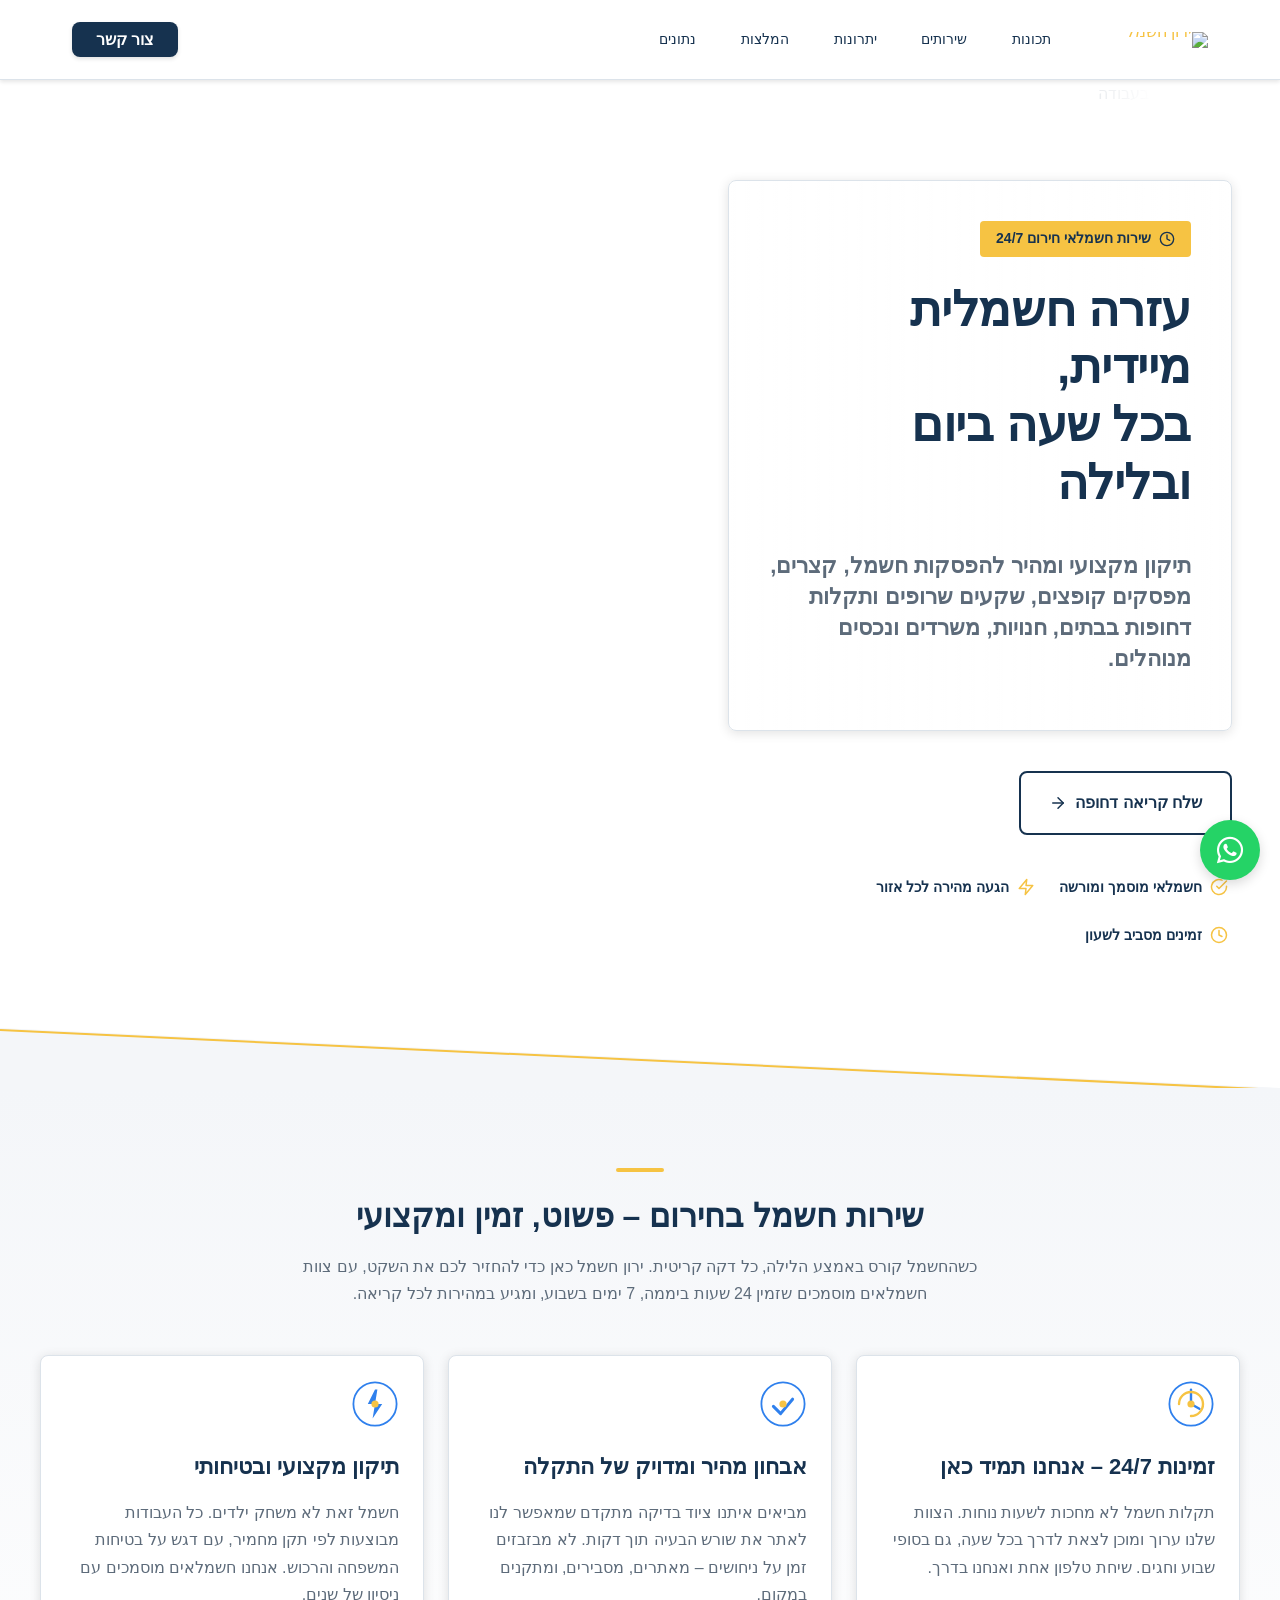
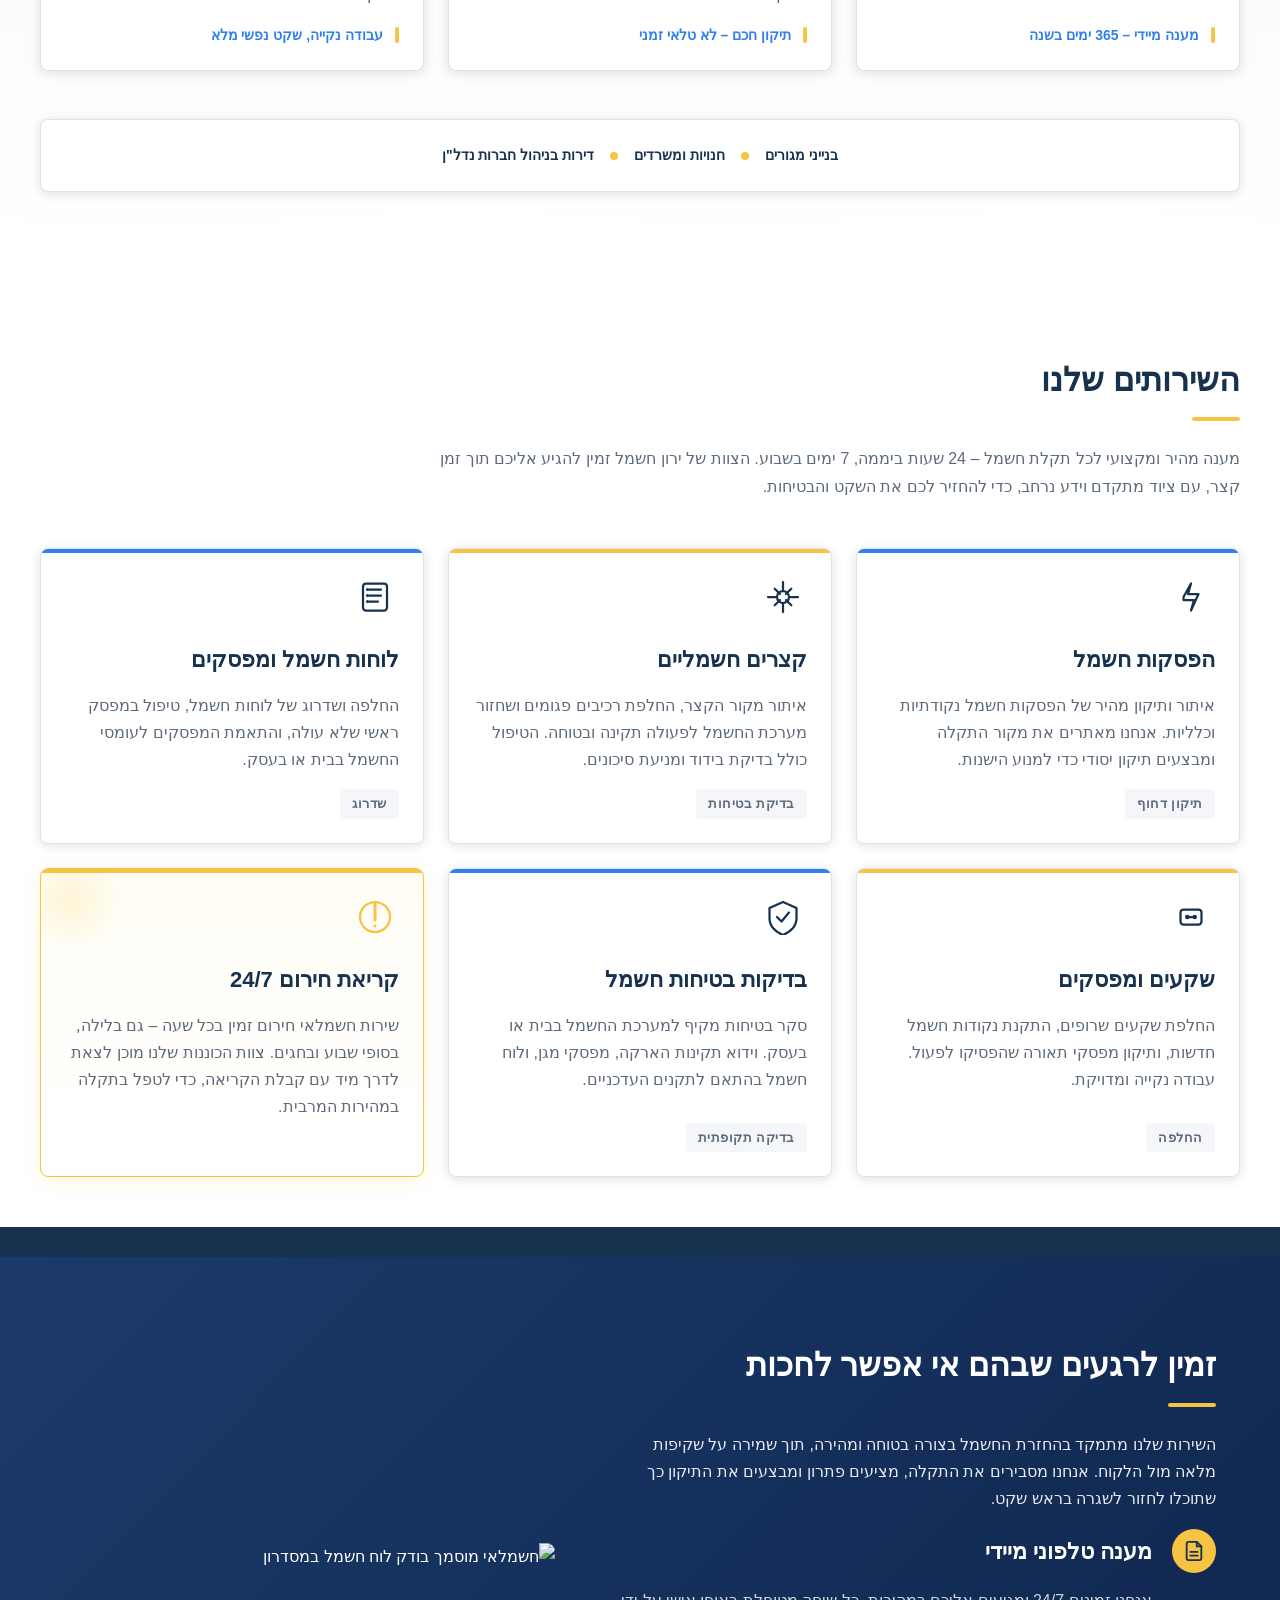
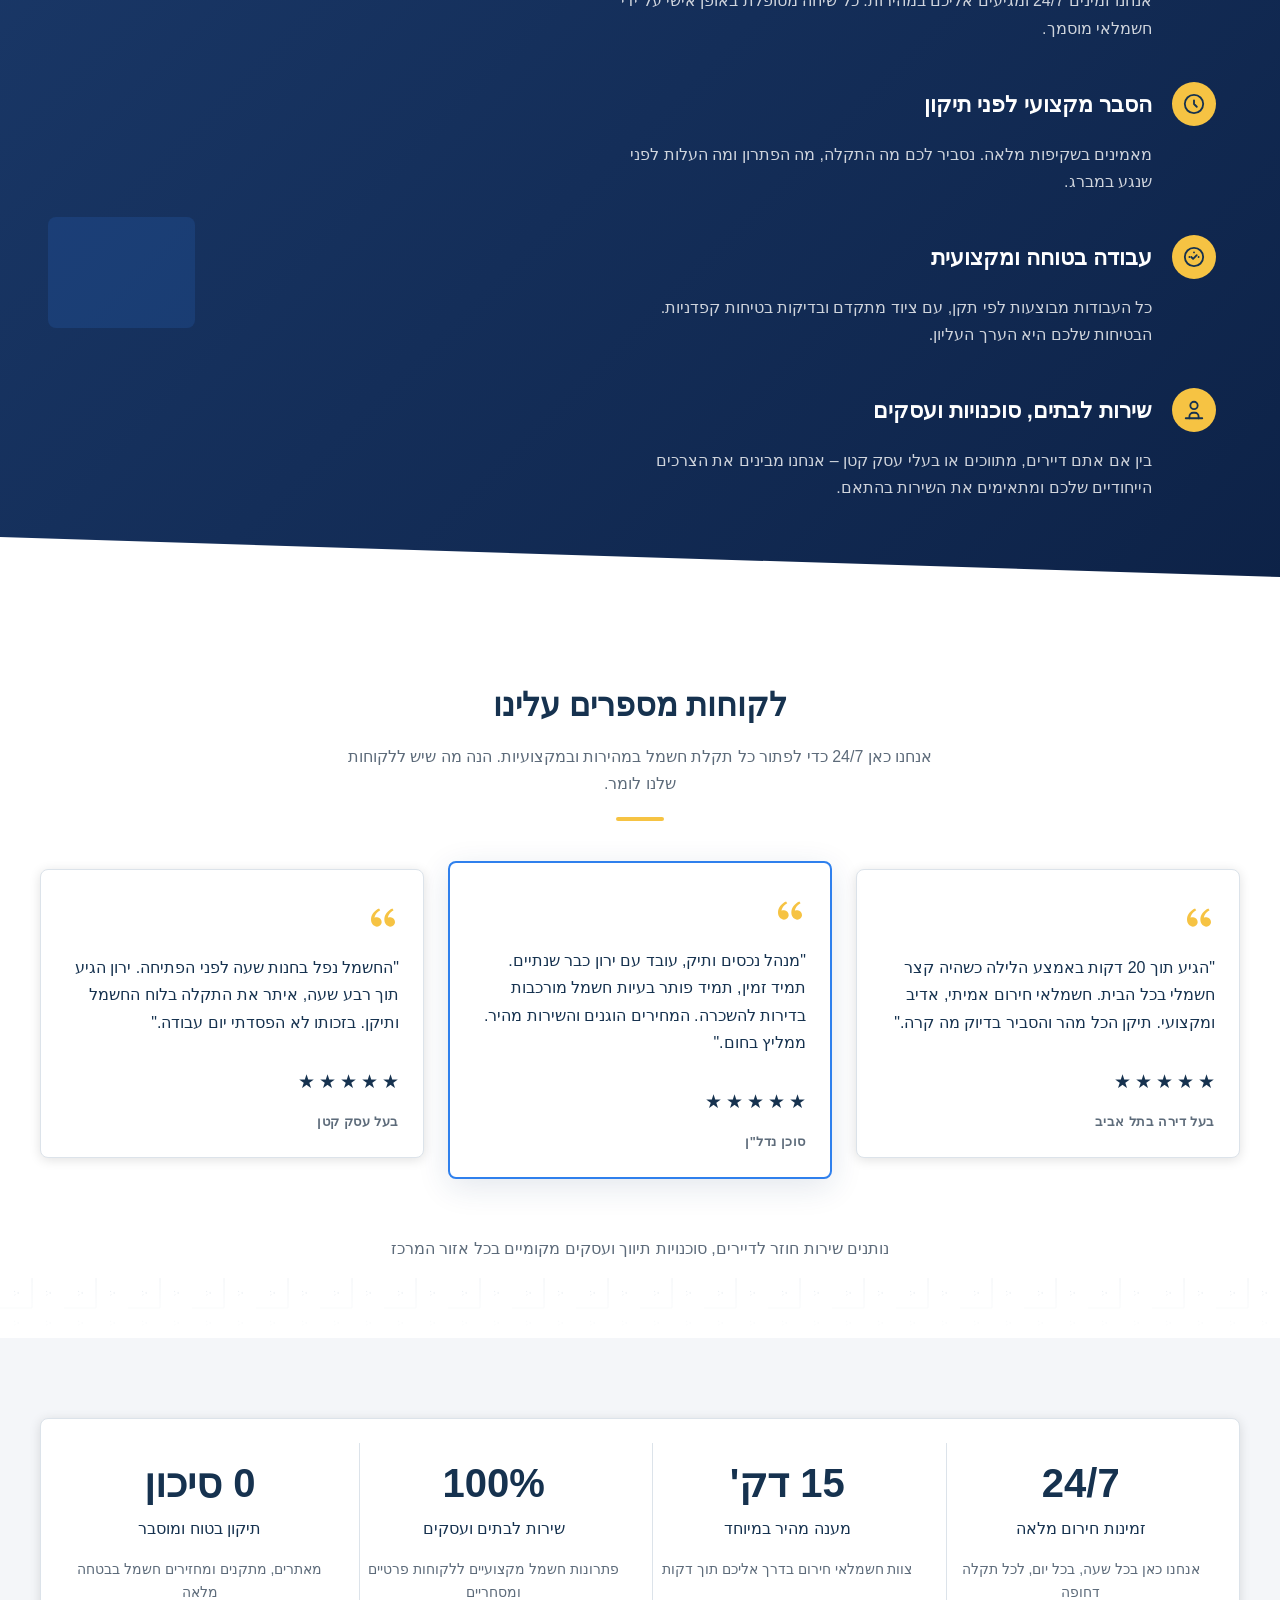
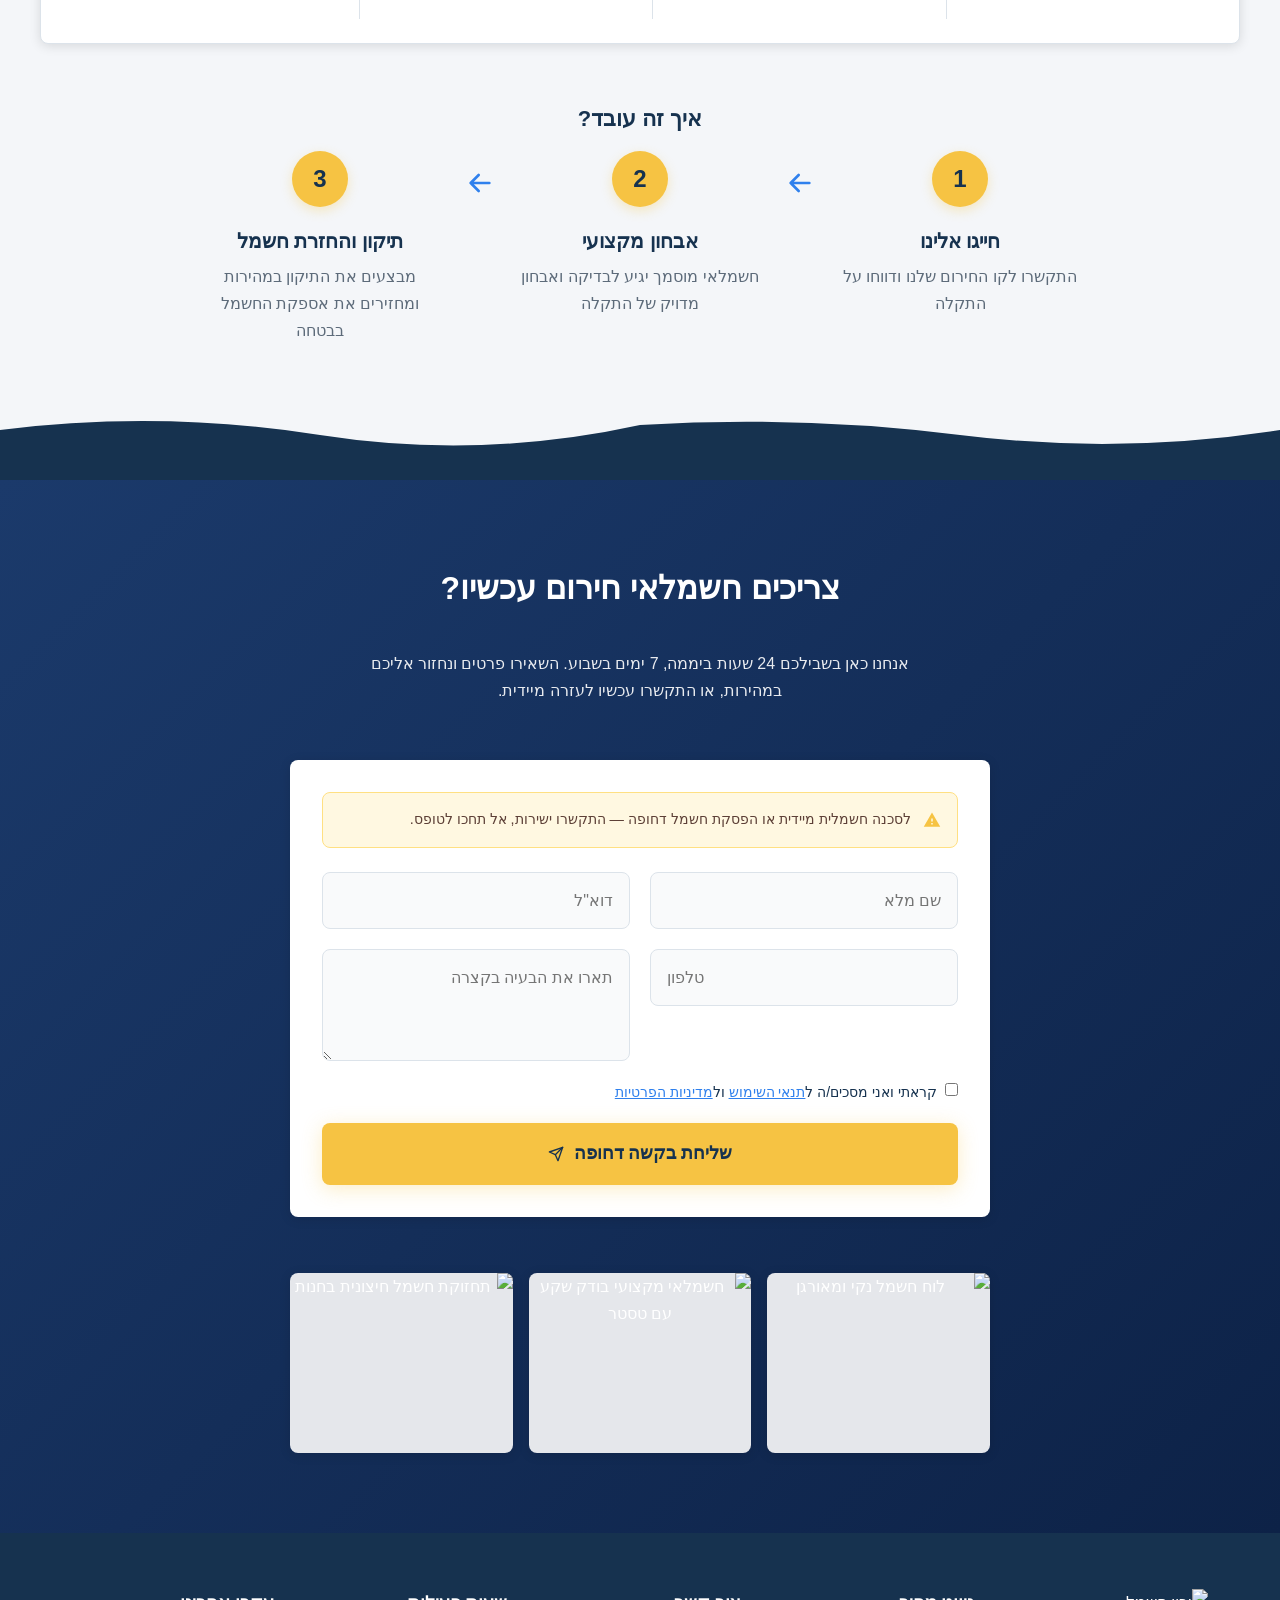
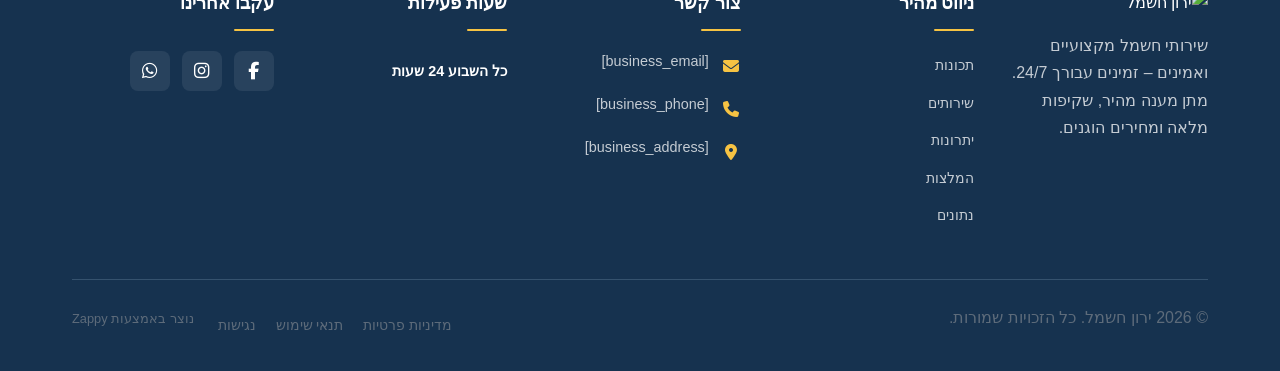
==== commit c1eed7d4: "Incremental sync: 1 page(s) — update_text" ====
--- a/public/index.html
+++ b/public/index.html
@@ -1 +1 @@
-<!doctype html><html dir="rtl" lang="he"><head><meta charset="UTF-8"><meta content="width=device-width,initial-scale=1" name="viewport"><meta content="index, follow" name="robots"><title>חשמלאי חירום זמין עכשיו — ירון חשמל</title><meta content="תקוע בלי חשמל? ירון חשמל מעניק שירות חשמלאי חירום 24 שעות ביממה, 7 ימים בשבוע. מענה מיידי, אמינות ללא פשרות והגעה מהירה לכל אזור. אל תישארו בחושך — חייגו עכשיו!" name="description"><meta content="חשמלאי חירום, חשמלאי 24 שעות, חשמלאי דחוף, אין חשמל בבית, חשמלאי עכשיו" name="keywords"><link href="/assets/favicon.ico" rel="icon" type="image/x-icon"><link href="/assets/favicon-16x16.png" rel="icon" type="image/png" sizes="16x16"><link href="/assets/favicon-32x32.png" rel="icon" type="image/png" sizes="32x32"><link href="/assets/favicon-48x48.png" rel="icon" type="image/png" sizes="48x48"><link href="/assets/favicon-192x192.png" rel="icon" type="image/png" sizes="192x192"><link href="/assets/favicon-512x512.png" rel="icon" type="image/png" sizes="512x512"><link href="/assets/apple-touch-icon.png" rel="apple-touch-icon"><script>!function(){"use strict";var t="525a11b5-ab86-4561-b315-037ea3725234",e="https://api.zappy5.com/api/analytics/track",a=18e5,n=2592e6,o=!0,i=!0,r=!0;var s=function(){var e="zappy_visitor_"+t,a=null;try{if(a=localStorage.getItem(e)){var o=JSON.parse(a),i=Date.now();if(i-o.created<n)return o.lastSeen=i,localStorage.setItem(e,JSON.stringify(o)),o.id}}catch(t){console.warn("Zappy Analytics: LocalStorage not available")}var r="zv_"+Date.now()+"_"+Math.random().toString(36).substr(2,9);try{localStorage.setItem(e,JSON.stringify({id:r,created:Date.now(),lastSeen:Date.now()}))}catch(t){}return r}(),c=function(){var e="zappy_session_"+t,n=null;try{if(n=sessionStorage.getItem(e)){var o=JSON.parse(n),i=Date.now();if(i-o.timestamp<a)return o.timestamp=i,sessionStorage.setItem(e,JSON.stringify(o)),o.id}}catch(t){console.warn("Zappy Analytics: SessionStorage not available")}var r="zs_"+Date.now()+"_"+Math.random().toString(36).substr(2,9);try{sessionStorage.setItem(e,JSON.stringify({id:r,timestamp:Date.now()}))}catch(t){}return r}();function l(a,n){n=n||{};var o={website_id:t,event_type:a,page_path:window.location.pathname,referrer:document.referrer||"direct",visitor_id:s,session_id:c,metadata:n};if(navigator.sendBeacon){var i=new Blob([JSON.stringify(o)],{type:"application/json"});navigator.sendBeacon(e,i)}else fetch(e,{method:"POST",headers:{"Content-Type":"application/json"},body:JSON.stringify(o),keepalive:!0}).catch(function(t){console.warn("Zappy Analytics: Failed to track event",t)})}o&&l("pageview",{title:document.title,url:window.location.href}),i&&document.addEventListener("click",function(t){var e=t.target;if("BUTTON"===e.tagName||e.closest("button")){var a="BUTTON"===e.tagName?e:e.closest("button");l("click",{element:"button",text:a.textContent.trim().substring(0,100),id:a.id||null,class:a.className||null})}else if("A"===e.tagName||e.closest("a")){var n="A"===e.tagName?e:e.closest("a");l("navigation",{element:"link",text:n.textContent.trim().substring(0,100),href:n.href,external:n.hostname!==window.location.hostname})}},!0),r&&document.addEventListener("submit",function(t){var e=t.target;l("form_submit",{form_id:e.id||null,form_name:e.name||null,form_action:e.action||null,form_method:e.method||"GET"})},!0);var m=Date.now();window.addEventListener("beforeunload",function(){l("page_unload",{time_on_page:Math.floor((Date.now()-m)/1e3),page_path:window.location.pathname})}),window.zappyAnalytics={track:l,getVisitorId:function(){return s},getSessionId:function(){return c}}}()</script><meta content="חשמלאי חירום זמין עכשיו — ירון חשמל" property="og:title"><meta content="תקוע בלי חשמל? ירון חשמל מעניק שירות חשמלאי חירום 24 שעות ביממה, 7 ימים בשבוע. מענה מיידי, אמינות ללא פשרות והגעה מהירה לכל אזור. אל תישארו בחושך — חייגו עכשיו!" property="og:description"><meta content="summary_large_image" name="twitter:card"><meta content="חשמלאי חירום זמין עכשיו — ירון חשמל" name="twitter:title"><meta content="תקוע בלי חשמל? ירון חשמל מעניק שירות חשמלאי חירום 24 שעות ביממה, 7 ימים בשבוע. מענה מיידי, אמינות ללא פשרות והגעה מהירה לכל אזור. אל תישארו בחושך — חייגו עכשיו!" name="twitter:description"><meta content="website" property="og:type"><meta content="he_IL" property="og:locale"><link href="https://cdnjs.cloudflare.com/ajax/libs/font-awesome/6.4.0/css/all.min.css" rel="stylesheet"><style>.skip-link{position:absolute;top:0;left:0;transform:translateY(-200%);padding:12px 18px;background:var(--bg-dark,#1a1a1a);color:var(--text-light,#fff);font-weight:600;border-radius:0 0 8px 0;z-index:10000}.skip-link:focus{transform:none;outline:2px solid var(--ring,#fff);outline-offset:2px}:focus-visible{outline:2px solid var(--ring,currentColor);outline-offset:3px}</style><link href="/assets/favicon.ico" rel="icon" type="image/x-icon"><link href="/assets/favicon-16x16.png" rel="icon" type="image/png" sizes="16x16"><link href="/assets/favicon-32x32.png" rel="icon" type="image/png" sizes="32x32"><link href="/assets/favicon-48x48.png" rel="icon" type="image/png" sizes="48x48"><link href="/assets/favicon-192x192.png" rel="icon" type="image/png" sizes="192x192"><link href="/assets/favicon-512x512.png" rel="icon" type="image/png" sizes="512x512"><link href="/assets/apple-touch-icon.png" rel="apple-touch-icon"><link href="https://cdn.jsdelivr.net/npm/vanilla-cookieconsent@3/dist/cookieconsent.css" rel="stylesheet"><script src="https://cdn.jsdelivr.net/npm/vanilla-cookieconsent@3/dist/cookieconsent.umd.js"></script><script src="https://cdn.jsdelivr.net/gh/mickidum/acc_toolbar/acctoolbar/acctoolbar.min.js"></script><link href="/styles.css" rel="stylesheet"><script>window.ZAPPY_WEBSITE_ID="525a11b5-ab86-4561-b315-037ea3725234",window.ZAPPY_API_BASE="https://api.zappy5.com"</script><style id="zappy-dropdown-submenu-styles">#navMenu li:has(.sub-menu),.nav-menu li:has(.sub-menu),.navbar li:has(.sub-menu),nav li:has(.sub-menu){position:relative}#navMenu .sub-menu,.nav-menu .sub-menu,.navbar .sub-menu,nav .sub-menu{display:block!important;position:absolute!important;top:100%;left:0;min-width:220px;background:#fff;border-radius:8px;box-shadow:0 8px 25px rgba(0,0,0,.15);padding:8px 0;opacity:0;visibility:hidden;transform:translateY(10px);transition:all .3s ease;z-index:1000;list-style:none;pointer-events:none}#navMenu li:hover>.sub-menu,.nav-menu li:hover>.sub-menu,.navbar li:hover>.sub-menu,nav li:hover>.sub-menu{opacity:1!important;visibility:visible!important;transform:translateY(0)!important;pointer-events:auto!important}.sub-menu li{list-style:none;margin:0;padding:0}.sub-menu a{display:block!important;padding:10px 16px!important;color:var(--text-dark,#333)!important;font-weight:500;text-decoration:none;white-space:nowrap;transition:background-color .2s}.sub-menu .zappy-nav-child>a{padding-left:28px!important;font-size:.9em!important;opacity:.85!important}[dir=rtl] .sub-menu .zappy-nav-child>a,html[lang=ar] .sub-menu .zappy-nav-child>a,html[lang=he] .sub-menu .zappy-nav-child>a{padding-left:10px!important;padding-right:28px!important}.sub-menu .zappy-nav-parent>a{font-weight:600!important}.sub-menu a:hover{background-color:#f5f5f5}[dir=rtl] .nav-menu .sub-menu,[dir=rtl] .navbar .sub-menu,[dir=rtl] nav .sub-menu,html[lang=ar] .nav-menu .sub-menu,html[lang=ar] .navbar .sub-menu,html[lang=ar] nav .sub-menu,html[lang=he] .nav-menu .sub-menu,html[lang=he] .navbar .sub-menu,html[lang=he] nav .sub-menu{left:auto!important;right:0!important}.sub-menu:empty,.sub-menu:not(:has(li)):not(:has(> a)),.sub-menu:not(:has(li:not(.zappy-hidden-menu-item))):not(:has(> a)){display:none!important;opacity:0!important;visibility:hidden!important;pointer-events:none!important}li:has(.menu-group-title):hover>.sub-menu{opacity:1!important;visibility:visible!important;transform:translateY(0)!important;pointer-events:auto!important}#navMenu>li>.menu-group-title,.nav-menu>li>.menu-group-title{display:inline-block;padding:.5rem 1rem;cursor:default;user-select:none}@media (max-width:768px){#navMenu .sub-menu,.nav-menu .sub-menu,.navbar .sub-menu,nav .sub-menu{position:static!important;transform:none!important;box-shadow:none!important;background:0 0!important;max-height:0;overflow:hidden;opacity:0;visibility:hidden;transition:max-height .3s ease,opacity .3s ease;padding:0!important;border-radius:0!important}#navMenu .sub-menu.mobile-expanded,.nav-menu .sub-menu.mobile-expanded,.navbar .sub-menu.mobile-expanded{max-height:none!important;overflow-y:visible!important;opacity:1!important;visibility:visible!important;padding:8px 0 8px 16px!important}[dir=rtl] .sub-menu.mobile-expanded,html[lang=he] .sub-menu.mobile-expanded{padding:8px 16px 8px 0!important}#navMenu li:hover>.sub-menu,.nav-menu li:hover>.sub-menu,.navbar li:hover>.sub-menu,nav li:hover>.sub-menu{opacity:0;visibility:hidden;pointer-events:none}#navMenu li>.sub-menu.mobile-expanded,.nav-menu li>.sub-menu.mobile-expanded,.navbar li>.sub-menu.mobile-expanded,nav li>.sub-menu.mobile-expanded{opacity:1!important;visibility:visible!important;pointer-events:auto!important}#navMenu li:has(.sub-menu),.nav-menu li:has(.sub-menu),.navbar li:has(.sub-menu),nav li:has(.sub-menu){display:flex!important;flex-wrap:wrap!important;align-items:center!important;position:relative!important;min-height:44px!important}#navMenu li:has(.sub-menu)>a,.nav-menu li:has(.sub-menu)>a,.navbar li:has(.sub-menu)>a,nav li:has(.sub-menu)>a{flex:1!important;min-width:0!important}#navMenu li:has(.sub-menu)>.menu-group-title,.nav-menu li:has(.sub-menu)>.menu-group-title,.navbar li:has(.sub-menu)>.menu-group-title,nav li:has(.sub-menu)>.menu-group-title{flex:1!important;min-width:0!important;padding:0!important;line-height:inherit!important}#navMenu li:has(.sub-menu)>.sub-menu,.nav-menu li:has(.sub-menu)>.sub-menu,.navbar li:has(.sub-menu)>.sub-menu,nav li:has(.sub-menu)>.sub-menu{flex-basis:100%!important;width:100%!important}#navMenu li:has(.sub-menu)>a [class*=arrow],#navMenu li:has(.sub-menu)>a [class*=chevron],.nav-menu li:has(.sub-menu)>a .fa-angle-down,.nav-menu li:has(.sub-menu)>a .fa-chevron-down,.nav-menu li:has(.sub-menu)>a [class*=arrow],.nav-menu li:has(.sub-menu)>a [class*=chevron],nav li:has(.sub-menu)>a [class*=arrow],nav li:has(.sub-menu)>a [class*=chevron]{display:none!important;visibility:hidden!important}.mobile-submenu-toggle{display:flex!important;align-items:center!important;justify-content:center!important;width:44px!important;height:auto!important;background:0 0!important;border:none!important;cursor:pointer!important;color:var(--text-dark)!important;position:static!important;flex-shrink:0!important;align-self:stretch!important;z-index:2!important;padding:0!important;margin:0!important}.mobile-submenu-toggle::after{content:''!important;width:0!important;height:0!important;border-left:6px solid transparent!important;border-right:6px solid transparent!important;border-top:7px solid currentColor!important;transition:transform .3s ease!important}.mobile-submenu-toggle.expanded::after{transform:rotate(180deg)!important}.sub-menu a{padding:10px 0!important;display:block!important;color:var(--text-dark)!important;white-space:normal!important}.sub-menu .zappy-nav-child>a{padding-left:28px!important;font-size:.9em!important;opacity:.85!important}[dir=rtl] .sub-menu .zappy-nav-child>a,html[lang=ar] .sub-menu .zappy-nav-child>a,html[lang=he] .sub-menu .zappy-nav-child>a{padding-left:0!important;padding-right:28px!important}.sub-menu .zappy-nav-parent>a{font-weight:600!important}#navMenu.active,.nav-menu.active{max-width:100vw!important;overflow-x:hidden!important;box-sizing:border-box!important}.navbar .sub-menu li a,.zappy-products-dropdown .sub-menu a,nav.navbar .sub-menu li a{color:var(--text-dark)!important}}@media (min-width:769px){.mobile-submenu-toggle{display:none!important}}</style><style id="zappy-widget-visibility">html[dir=rtl] .whatsapp-float{right:20px!important;left:auto!important}html:not([dir]) .whatsapp-float,html[dir=ltr] .whatsapp-float{left:20px!important;right:auto!important}html[dir=rtl] #mic-access-tool-general-button,html[dir=rtl] #mic-init-access-tool #mic-access-tool-general-button,html[dir=rtl] #mic-init-access-tool .mic-access-tool-general-button,html[dir=rtl] ._access-icon,html[dir=rtl] .mic-access-tool-general-button{left:20px!important;right:auto!important}html:not([dir]) #mic-access-tool-general-button,html:not([dir]) #mic-init-access-tool #mic-access-tool-general-button,html:not([dir]) #mic-init-access-tool .mic-access-tool-general-button,html:not([dir]) ._access-icon,html:not([dir]) .mic-access-tool-general-button,html[dir=ltr] #mic-access-tool-general-button,html[dir=ltr] #mic-init-access-tool #mic-access-tool-general-button,html[dir=ltr] #mic-init-access-tool .mic-access-tool-general-button,html[dir=ltr] ._access-icon,html[dir=ltr] .mic-access-tool-general-button{right:20px!important;left:auto!important}@media (max-width:768px){.whatsapp-float{display:flex!important}}@media (min-width:769px){.whatsapp-float{display:flex!important}}@media (max-width:768px){#mic-access-tool-general-button,#mic-init-access-tool #mic-access-tool-general-button,#mic-init-access-tool .mic-access-tool-general-button,._access-icon,.mic-access-tool-general-button{display:flex!important;visibility:visible!important;opacity:1!important;pointer-events:auto!important}#mic-access-tool-box.opened-mic-access-tool,#mic-init-access-tool #mic-access-tool-box.opened-mic-access-tool,.mic-access-tool-box.opened-mic-access-tool{visibility:visible!important;opacity:1!important;pointer-events:auto!important}}@media (min-width:769px){#mic-access-tool-general-button,#mic-init-access-tool #mic-access-tool-general-button,#mic-init-access-tool .mic-access-tool-general-button,._access-icon,.mic-access-tool-general-button{display:flex!important;visibility:visible!important;opacity:1!important;pointer-events:auto!important}#mic-access-tool-box.opened-mic-access-tool,#mic-init-access-tool #mic-access-tool-box.opened-mic-access-tool,.mic-access-tool-box.opened-mic-access-tool{visibility:visible!important;opacity:1!important;pointer-events:auto!important}}</style></head><body><a href="#main" class="skip-link">דלג לתוכן הראשי</a><nav class="navbar" dir="rtl"><button class="mobile-toggle" aria-label="Menu" id="mobileToggle"><svg viewBox="0 0 24 24" fill="none" height="24" width="24" class="hamburger-icon"><path d="M3 12h18M3 6h18M3 18h18" stroke="currentColor" stroke-width="2" stroke-linecap="round"></path></svg> <svg viewBox="0 0 24 24" fill="none" height="24" width="24" class="close-icon" style="display:none"><path d="M18 6L6 18M6 6l12 12" stroke="currentColor" stroke-width="2" stroke-linecap="round"></path></svg></button> <button class="phone-header-btn" aria-label="Call" data-phone="[business_phone]"><svg viewBox="0 0 24 24" fill="currentColor" height="20" width="20"><path d="M22 16.92v3a2 2 0 0 1-2.18 2 19.79 19.79 0 0 1-8.63-3.07 19.5 19.5 0 0 1-6-6 19.79 19.79 0 0 1-3.07-8.67A2 2 0 0 1 4.11 2h3a2 2 0 0 1 2 1.72 12.84 12.84 0 0 0 .7 2.81 2 2 0 0 1-.45 2.11L8.09 9.91a16 16 0 0 0 6 6l1.27-1.27a2 2 0 0 1 2.11-.45 12.84 12.84 0 0 0 2.81.7A2 2 0 0 1 22 16.92z"></path></svg></button><div class="nav-container"><div class="nav-right-group"><div class="nav-brand"><a href="/" class="logo-link"><img alt="ירון חשמל" src="/assets/site-----image-1.webp" class="logo"></a></div><ul class="nav-menu" id="navMenu"><li><a href="#features">תכונות</a></li><li><a href="#services">שירותים</a></li><li><a href="#benefits">יתרונות</a></li><li><a href="#testimonials">המלצות</a></li><li><a href="#stats">נתונים</a></li><li class="mobile-contact-link nav-cta-mobile-item"><a href="#cta" class="nav-cta-btn">צור קשר</a></li></ul></div><div class="nav-cta-container"><a href="#cta" class="nav-cta-btn">צור קשר</a></div></div></nav><script>window.addEventListener("load",function(){const e=document.querySelector(".navbar, nav, header");if(!e)return void console.log("[Navbar] Navbar element not found");let t=document.getElementById("mobileToggle")||document.querySelector(".mobile-toggle")||document.querySelector(".hamburger")||document.querySelector(".hamburger-menu")||document.querySelector(".menu-toggle")||document.querySelector(".burger-menu")||document.querySelector('[aria-label="Menu"]')||document.querySelector('[aria-label="תפריט"]');const o=document.querySelector(".phone-header-btn"),n=window.getComputedStyle(e);let r=n.backgroundColor;if(console.log("[Navbar] Initial navbar background:",r),"transparent"===r||"rgba(0, 0, 0, 0)"===r||r.startsWith("rgba")&&r.includes(", 0)")){const e=n.backgroundImage;if(e&&"none"!==e)console.log("[Navbar] Navbar has background image/gradient, using dark text"),r="rgb(240, 240, 240)";else{const e=window.getComputedStyle(document.body).backgroundColor;console.log("[Navbar] Navbar transparent, using body background:",e),r=e}}const a=r.match(/\d+/g);if(a&&a.length>=3){const e=(.299*parseInt(a[0])+.587*parseInt(a[1])+.114*parseInt(a[2]))/255;console.log("[Navbar] Mobile button colors preserved from Claude CSS (luminance:",e.toFixed(2)+")");const n=document.createElement("style");n.id="zappy-mobile-nav-fix";document.documentElement.lang;document.documentElement.dir,n.textContent='\n        /* Hide mobile buttons on desktop, show only on mobile */\n        @media (min-width: 769px) {\n          .mobile-toggle,\n          .phone-header-btn {\n            display: none !important;\n          }\n        }\n        \n        /* Show and position mobile buttons correctly on mobile */\n        @media (max-width: 768px) {\n          .navbar,\n          nav.navbar {\n            min-height: 70px !important;\n          }\n\n          .mobile-toggle,\n          .phone-header-btn {\n            position: absolute !important;\n            top: 0 !important;\n            bottom: 0 !important;\n            margin-top: auto !important;\n            margin-bottom: auto !important;\n            transform: none !important;\n            z-index: 1001 !important;\n            display: flex !important;\n            align-items: center !important;\n            justify-content: center !important;\n            width: 36px !important;\n            height: 36px !important;\n            border-radius: 50% !important;\n            border: none !important;\n            cursor: pointer !important;\n            padding: 6px !important;\n            background: none !important;\n            color: var(--nav-text, var(--text-dark)) !important;\n            touch-action: manipulation !important;\n            -webkit-tap-highlight-color: transparent !important;\n          }\n\n          html[data-zappy-site-type="ecommerce"] .phone-header-btn,\n          body[data-zappy-site-type="ecommerce"] .phone-header-btn,\n          html[data-zappy-site-type="ecommerce"] header .phone-header-btn,\n          html[data-zappy-site-type="ecommerce"] nav .phone-header-btn {\n            display: none !important;\n            visibility: hidden !important;\n            width: 0 !important;\n            height: 0 !important;\n            min-width: 0 !important;\n            overflow: hidden !important;\n          }\n          \n          /* LTR positioning (default): hamburger LEFT, phone RIGHT */\n          html:not([dir="rtl"]):not([lang="he"]):not([lang="ar"]) .mobile-toggle,\n          html[dir="ltr"] .mobile-toggle {\n            left: 12px !important;\n            right: auto !important;\n          }\n          html:not([dir="rtl"]):not([lang="he"]):not([lang="ar"]) .phone-header-btn,\n          html[dir="ltr"] .phone-header-btn {\n            right: 12px !important;\n            left: auto !important;\n          }\n          \n          /* RTL positioning: hamburger RIGHT, phone LEFT */\n          html[dir="rtl"] .mobile-toggle,\n          html[lang="he"] .mobile-toggle,\n          html[lang="ar"] .mobile-toggle {\n            right: 12px !important;\n            left: auto !important;\n          }\n          html[dir="rtl"] .phone-header-btn,\n          html[lang="he"] .phone-header-btn,\n          html[lang="ar"] .phone-header-btn {\n            left: 12px !important;\n            right: auto !important;\n          }\n          \n          /* CRITICAL: Ensure nav-container has min-height on mobile */\n          /* All children are positioned absolutely/fixed on mobile, so height:auto collapses to 0 */\n          .nav-container {\n            min-height: 70px !important;\n            position: relative !important;\n          }\n          \n          /* Ensure SVG icons are properly sized and inherit color */\n          .mobile-toggle svg,\n          .phone-header-btn svg {\n            width: 24px !important;\n            height: 24px !important;\n            /* Don\'t force display - let JavaScript control hamburger/close toggle */\n          }\n          \n          /* Reset nav-cta-container on mobile - remove desktop box-shadow/padding */\n          /* that creates a visible ghost box when CTA button is hidden */\n          .nav-cta-container {\n            box-shadow: none !important;\n            padding: 0 !important;\n          }\n          \n          /* Hide nav-cta-container entirely on mobile when there\'s no lang-switcher */\n          /* (only the CTA button is inside, and it\'s hidden on mobile) */\n          .nav-cta-container:not(:has(.lang-switcher)) {\n            display: none !important;\n          }\n          \n          /* CRITICAL: Prevent hero image fade gradient from bleeding over headline text */\n          /* The .image-fade-gradient has bottom: -30px (extends below parent) */\n          /* On mobile stacked layout, this overlaps the h1 text below the image */\n          .hero-image-column {\n            overflow: hidden !important;\n          }\n          .image-fade-gradient {\n            bottom: 0 !important;\n          }\n          \n          /* Hide desktop language switcher on mobile - hamburger menu handles it */\n          /* High specificity to override stored CSS */\n          .lang-switcher,\n          .nav-cta-container .lang-switcher,\n          .nav-container .lang-switcher,\n          .navbar .lang-switcher,\n          .navbar .nav-cta-container .lang-switcher {\n            display: none !important;\n          }\n        }\n      ';const r=document.getElementById("zappy-mobile-nav-fix");r&&r.remove(),document.head.appendChild(n),console.log("[Navbar] Critical CSS injected for mobile nav positioning");const i=window.innerWidth<=768;if(t){const e=t.querySelector(".hamburger-icon"),o=t.querySelector(".close-icon");e&&(e.style.setProperty("width","24px","important"),e.style.setProperty("height","24px","important"),e.style.setProperty("display","block","important")),o&&(o.style.setProperty("width","24px","important"),o.style.setProperty("height","24px","important"),o.style.setProperty("display","none","important")),i?(t.style.setProperty("position","absolute","important"),t.style.setProperty("top","0","important"),t.style.setProperty("bottom","0","important"),t.style.setProperty("margin-top","auto","important"),t.style.setProperty("margin-bottom","auto","important"),t.style.setProperty("transform","none","important"),t.style.setProperty("z-index","1001","important"),t.style.removeProperty("left"),t.style.removeProperty("right"),console.log("[Navbar] Mobile toggle positioning applied (mobile viewport)")):(t.style.removeProperty("position"),t.style.removeProperty("top"),t.style.removeProperty("transform"),t.style.removeProperty("z-index"),t.style.removeProperty("left"),t.style.removeProperty("right"),console.log("[Navbar] Desktop viewport - cleared mobile toggle inline positioning"))}if(o){const e=o.querySelector("svg");e&&(e.style.width="24px",e.style.height="24px",e.setAttribute("width","24"),e.setAttribute("height","24")),i?(o.style.setProperty("position","absolute","important"),o.style.setProperty("top","0","important"),o.style.setProperty("bottom","0","important"),o.style.setProperty("margin-top","auto","important"),o.style.setProperty("margin-bottom","auto","important"),o.style.setProperty("transform","none","important"),o.style.setProperty("z-index","1001","important"),o.style.removeProperty("left"),o.style.removeProperty("right"),console.log("[Navbar] Phone button positioning applied (mobile viewport)")):(o.style.removeProperty("position"),o.style.removeProperty("top"),o.style.removeProperty("transform"),o.style.removeProperty("z-index"),o.style.removeProperty("left"),o.style.removeProperty("right"),console.log("[Navbar] Desktop viewport - cleared phone button inline positioning"))}}else console.log("[Navbar] Could not parse background color:",r);t=document.getElementById("mobileToggle")||document.querySelector(".mobile-toggle")||document.querySelector(".hamburger")||document.querySelector(".hamburger-menu")||document.querySelector(".menu-toggle")||document.querySelector(".burger-menu")||document.querySelector('[aria-label="Menu"]')||document.querySelector('[aria-label="תפריט"]');const i=document.getElementById("navMenu")||document.querySelector(".nav-menu")||document.querySelector(".nav-links")||document.querySelector("nav ul:not(.submenu)");if(!t||!i)return void console.log("[Navbar] Mobile toggle or menu not found:",{toggle:!!t,menu:!!i});i.id||(i.id="navMenu"),console.log("[Navbar] Initializing mobile menu...");const l=t.cloneNode(!0);t.parentNode.replaceChild(l,t);var s=0;function p(e){var t=Date.now();t-s<300||(s=t,function(e){e.preventDefault(),e.stopPropagation();const t=l.querySelector(".hamburger-icon"),o=l.querySelector(".close-icon");i.classList.contains("active")?(i.classList.remove("active"),t&&t.style.setProperty("display","block","important"),o&&o.style.setProperty("display","none","important"),document.body.style.overflow="",document.body.classList.remove("menu-open"),console.log("[Navbar] Menu closed")):(i.classList.add("active"),t&&t.style.setProperty("display","none","important"),o&&o.style.setProperty("display","block","important"),document.body.style.overflow="hidden",document.body.classList.add("menu-open"),console.log("[Navbar] Menu opened"))}(e))}l.addEventListener("click",p),l.addEventListener("touchend",p),document.addEventListener("keydown",function(e){if(("Escape"===e.key||"Esc"===e.key)&&i.classList.contains("active")){const e=l.querySelector(".hamburger-icon"),t=l.querySelector(".close-icon");i.classList.remove("active"),e&&e.style.setProperty("display","block","important"),t&&t.style.setProperty("display","none","important"),document.body.style.overflow="",document.body.classList.remove("menu-open"),console.log("[Navbar] Menu closed (Escape)")}}),i.querySelectorAll("a").forEach(function(e){e.addEventListener("click",function(){if("#"===this.getAttribute("href"))return;const e=l.querySelector(".hamburger-icon"),t=l.querySelector(".close-icon");i.classList.remove("active"),e&&e.style.setProperty("display","block","important"),t&&t.style.setProperty("display","none","important"),document.body.style.overflow="",document.body.classList.remove("menu-open"),console.log("[Navbar] Menu closed (link clicked)")})});var m=i.querySelectorAll(".dropdown-toggle");m.forEach(function(e){e.addEventListener("click",function(e){e.preventDefault(),e.stopPropagation();var t=this.closest(".nav-dropdown");t&&(t.parentNode.querySelectorAll(".nav-dropdown.open").forEach(function(e){e!==t&&e.classList.remove("open")}),t.classList.toggle("open"),console.log("[Navbar] Dropdown toggled:",t.classList.contains("open")?"open":"closed"))})}),document.addEventListener("click",function(e){e.target.closest(".nav-dropdown")||document.querySelectorAll(".nav-dropdown.open").forEach(function(e){e.classList.remove("open")})}),console.log("[Navbar] Dropdown handlers initialized for "+m.length+" dropdowns"),o&&o.addEventListener("click",function(){const e=document.querySelectorAll('a[href^="tel:"]'),t=e.length>0?e[0].getAttribute("href").replace("tel:",""):"[business_phone]";window.location.href="tel:"+t,console.log("[Navbar] Phone button clicked")}),console.log("[Navbar] Mobile menu initialized successfully")})</script><main id="main"><section class="index-hero-section" data-band-index="0" data-layout-spec="בית-hero" id="hero" aria-label="גיבור דף הבית" data-hero-treatment="fade-bleed" data-hero-type="fullscreen-scrim" role="banner" style="--hero-fade-color:var(--bg-light)"><img alt="חשמלאי מקצועי בעבודה" src="/assets/site-index-hero-image-1.webp" data-context="Professional electrician in clean navy-blue uniform with yellow safety accents, working beside a modern residential electrical panel, holding tools, bright and realistic lighting, shot on a residential site with clean white walls, composition focused on the right side of the frame leaving the left side naturally emptier for text overlay" data-placeholder="index-hero-image-1" height="900" loading="eager" width="1400" class="hero-fade-img" data-hero-bg="true" fetchpriority="high"><div class="hero-fade-content"><div class="hero-text-group"><span class="hero-badge"><svg viewBox="0 0 24 24" fill="none" data-element-type="icon" data-icon-type="svg" aria-hidden="true" height="16" stroke="currentColor" stroke-linecap="round" stroke-linejoin="round" stroke-width="2" width="16"><circle cx="12" cy="12" r="10"></circle><polyline points="12 6 12 12 16 14"></polyline></svg> שירות חשמלאי חירום 24/7</span><h1 class="hero-title">עזרה חשמלית מיידית,<br>בכל שעה ביום ובלילה</h1><h3 class="hero-subtitle">תיקון מקצועי ומהיר להפסקות חשמל, קצרים, מפסקים קופצים, שקעים שרופים ותקלות דחופות בבתים, חנויות, משרדים ונכסים מנוהלים.</h3></div><div class="hero-actions"><a href="#contact" class="btn-secondary-request">שלח קריאה דחופה <svg viewBox="0 0 24 24" fill="none" data-element-type="icon" data-icon-type="svg" aria-hidden="true" height="18" stroke="currentColor" stroke-linecap="round" stroke-linejoin="round" stroke-width="2" width="18"><line x1="5" x2="19" y1="12" y2="12"></line><polyline points="12 5 19 12 12 19"></polyline></svg></a></div><div class="hero-trust-row"><div class="trust-item"><svg viewBox="0 0 24 24" fill="none" data-element-type="icon" data-icon-type="svg" aria-hidden="true" height="18" stroke="currentColor" stroke-linecap="round" stroke-linejoin="round" stroke-width="2" width="18"><path d="M22 11.08V12a10 10 0 1 1-5.93-9.14"></path><polyline points="22 4 12 14.01 9 11.01"></polyline></svg> <span>חשמלאי מוסמך ומורשה</span></div><div class="trust-item"><svg viewBox="0 0 24 24" fill="none" data-element-type="icon" data-icon-type="svg" aria-hidden="true" height="18" stroke="currentColor" stroke-linecap="round" stroke-linejoin="round" stroke-width="2" width="18"><polygon points="13 2 3 14 12 14 11 22 21 10 12 10 13 2"></polygon></svg> <span>הגעה מהירה לכל אזור</span></div><div class="trust-item"><svg viewBox="0 0 24 24" fill="none" data-element-type="icon" data-icon-type="svg" aria-hidden="true" height="18" stroke="currentColor" stroke-linecap="round" stroke-linejoin="round" stroke-width="2" width="18"><circle cx="12" cy="12" r="10"></circle><polyline points="12 6 12 12 16 14"></polyline></svg> <span>זמינים מסביב לשעון</span></div></div></div><div class="index-hero-divider-wrapper"><svg viewBox="0 0 1200 80" xmlns="http://www.w3.org/2000/svg" aria-hidden="true" data-no-icon-edit="true" preserveAspectRatio="none"><defs><clipPath id="hero-diagonal"><polygon points="0,0 1200,0 1200,80 0,80"></polygon></clipPath></defs><path d="M0,80 L0,20 L1200,80 L1200,80 Z" fill="#F4F6F9"></path><path d="M0,22 L1200,82" stroke="var(--accent)" stroke-width="2" fill="#F4F6F9" vector-effect="non-scaling-stroke"></path></svg></div></section><section class="index-features-section" data-band-index="1" data-layout-spec="בית-features" id="features"><div class="index-features-section__container"><div class="index-features-section__intro"><div class="index-features-section__accent-bar" aria-hidden="true"></div><h2 class="index-features-section__title">שירות חשמל בחירום – פשוט, זמין ומקצועי</h2><p class="index-features-section__subtitle">כשהחשמל קורס באמצע הלילה, כל דקה קריטית. ירון חשמל כאן כדי להחזיר לכם את השקט, עם צוות חשמלאים מוסמכים שזמין 24 שעות ביממה, 7 ימים בשבוע, ומגיע במהירות לכל קריאה.</p></div><div class="index-features-section__grid"><article class="index-features-section__card"><div class="index-features-section__card-icon"><svg viewBox="0 0 40 40" fill="none" data-element-type="icon" data-icon-type="svg" xmlns="http://www.w3.org/2000/svg"><circle cx="20" cy="20" r="18" fill="none" stroke="#2F80ED" stroke-width="1.5"></circle><path d="M20 8V20L27 24" stroke="#2F80ED" stroke-width="2" stroke-linecap="round" stroke-linejoin="round"></path><path d="M10 20C10 14.48 14.48 10 20 10C25.52 10 30 14.48 30 20C30 25.52 25.52 30 20 30" stroke="#F6C343" stroke-width="2" stroke-linecap="round"></path><circle cx="20" cy="20" r="3" fill="#F6C343"></circle></svg></div><h3 class="index-features-section__card-title">זמינות 24/7 – אנחנו תמיד כאן</h3><p class="index-features-section__card-text">תקלות חשמל לא מחכות לשעות נוחות. הצוות שלנו ערוך ומוכן לצאת לדרך בכל שעה, גם בסופי שבוע וחגים. שיחת טלפון אחת ואנחנו בדרך.</p><span class="index-features-section__card-highlight">מענה מיידי – 365 ימים בשנה</span></article><article class="index-features-section__card"><div class="index-features-section__card-icon"><svg viewBox="0 0 40 40" fill="none" data-element-type="icon" data-icon-type="svg" xmlns="http://www.w3.org/2000/svg"><circle cx="20" cy="20" r="18" fill="none" stroke="#2F80ED" stroke-width="1.5"></circle><path d="M12 22L18 28L28 16" stroke="#2F80ED" stroke-width="2.5" stroke-linecap="round" stroke-linejoin="round"></path><circle cx="20" cy="20" r="3" fill="#F6C343"></circle></svg></div><h3 class="index-features-section__card-title">אבחון מהיר ומדויק של התקלה</h3><p class="index-features-section__card-text">מביאים איתנו ציוד בדיקה מתקדם שמאפשר לנו לאתר את שורש הבעיה תוך דקות. לא מבזבזים זמן על ניחושים – מאתרים, מסבירים, ומתקנים במקום.</p><span class="index-features-section__card-highlight">תיקון חכם – לא טלאי זמני</span></article><article class="index-features-section__card"><div class="index-features-section__card-icon"><svg viewBox="0 0 40 40" fill="none" data-element-type="icon" data-icon-type="svg" xmlns="http://www.w3.org/2000/svg"><circle cx="20" cy="20" r="18" fill="none" stroke="#2F80ED" stroke-width="1.5"></circle><path d="M20 8L14 20H20L18 32L26 20H20L22 8H20Z" fill="#2F80ED"></path><circle cx="20" cy="20" r="3" fill="#F6C343"></circle></svg></div><h3 class="index-features-section__card-title">תיקון מקצועי ובטיחותי</h3><p class="index-features-section__card-text">חשמל זאת לא משחק ילדים. כל העבודות מבוצעות לפי תקן מחמיר, עם דגש על בטיחות המשפחה והרכוש. אנחנו חשמלאים מוסמכים עם ניסיון של שנים.</p><span class="index-features-section__card-highlight">עבודה נקייה, שקט נפשי מלא</span></article></div><div class="index-features-section__availability-strip"><div class="index-features-section__availability-item"><span class="index-features-section__availability-text">בנייני מגורים</span></div><div class="index-features-section__availability-dot" aria-hidden="true"></div><div class="index-features-section__availability-item"><span class="index-features-section__availability-text">חנויות ומשרדים</span></div><div class="index-features-section__availability-dot" aria-hidden="true"></div><div class="index-features-section__availability-item"><span class="index-features-section__availability-text">דירות בניהול חברות נדל"ן</span></div></div></div><div class="index-features-section__divider-wrapper" aria-hidden="true"><svg viewBox="0 0 1200 80" xmlns="http://www.w3.org/2000/svg" aria-hidden="true" data-no-icon-edit="true" preserveAspectRatio="none"><path d="M0,80 L0,30 Q150,45 300,28 T600,32 Q750,38 900,25 T1200,35 L1200,80 Z" fill="var(--bg-light)"></path></svg></div></section><section class="index-services-section" data-band-index="2" data-layout-spec="בית-services" id="services" dir="rtl"><div class="index-services-section-container"><div class="index-services-intro"><h2 class="index-services-intro-heading">השירותים שלנו</h2><div class="index-services-intro-underline" aria-hidden="true"></div><p class="index-services-intro-text">מענה מהיר ומקצועי לכל תקלת חשמל – 24 שעות ביממה, 7 ימים בשבוע. הצוות של ירון חשמל זמין להגיע אליכם תוך זמן קצר, עם ציוד מתקדם וידע נרחב, כדי להחזיר לכם את השקט והבטיחות.</p></div><div class="index-services-grid"><div class="index-services-card index-services-card--accent-blue"><div class="index-services-card-icon-wrapper"><svg viewBox="0 0 48 48" fill="none" data-element-type="icon" data-icon-type="svg" xmlns="http://www.w3.org/2000/svg" class="index-services-card-icon"><path d="M14 24L24 6L20 20H34L24 42L28 28H14Z" stroke="currentColor" stroke-width="3" stroke-linejoin="round"></path></svg></div><h3 class="index-services-card-title">הפסקות חשמל</h3><p class="index-services-card-text">איתור ותיקון מהיר של הפסקות חשמל נקודתיות וכלליות. אנחנו מאתרים את מקור התקלה ומבצעים תיקון יסודי כדי למנוע הישנות.</p><span class="index-services-card-badge">תיקון דחוף</span></div><div class="index-services-card index-services-card--accent-yellow"><div class="index-services-card-icon-wrapper"><svg viewBox="0 0 48 48" fill="none" data-element-type="icon" data-icon-type="svg" xmlns="http://www.w3.org/2000/svg" class="index-services-card-icon"><path d="M24 4V14M24 34V44M4 24H14M34 24H44M12.93 12.93L20 20M28 28L35.07 35.07M35.07 12.93L28 20M20 28L12.93 35.07" stroke="currentColor" stroke-width="3" stroke-linecap="round"></path><circle cx="24" cy="24" r="8" stroke="currentColor" stroke-width="3"></circle></svg></div><h3 class="index-services-card-title">קצרים חשמליים</h3><p class="index-services-card-text">איתור מקור הקצר, החלפת רכיבים פגומים ושחזור מערכת החשמל לפעולה תקינה ובטוחה. הטיפול כולל בדיקת בידוד ומניעת סיכונים.</p><span class="index-services-card-badge">בדיקת בטיחות</span></div><div class="index-services-card index-services-card--accent-blue"><div class="index-services-card-icon-wrapper"><svg viewBox="0 0 48 48" fill="none" data-element-type="icon" data-icon-type="svg" xmlns="http://www.w3.org/2000/svg" class="index-services-card-icon"><rect height="36" width="32" x="8" y="6" rx="4" stroke="currentColor" stroke-width="3"></rect><line x1="16" x2="32" y1="14" y2="14" stroke="currentColor" stroke-linecap="round" stroke-width="3"></line><line x1="16" x2="32" y1="22" y2="22" stroke="currentColor" stroke-linecap="round" stroke-width="3"></line><line x1="16" x2="28" y1="30" y2="30" stroke="currentColor" stroke-linecap="round" stroke-width="3"></line><circle cx="14" cy="14" r="2" fill="currentColor"></circle><circle cx="14" cy="22" r="2" fill="currentColor"></circle><circle cx="14" cy="30" r="2" fill="currentColor"></circle></svg></div><h3 class="index-services-card-title">לוחות חשמל ומפסקים</h3><p class="index-services-card-text">החלפה ושדרוג של לוחות חשמל, טיפול במפסק ראשי שלא עולה, והתאמת המפסקים לעומסי החשמל בבית או בעסק.</p><span class="index-services-card-badge">שדרוג</span></div><div class="index-services-card index-services-card--accent-yellow"><div class="index-services-card-icon-wrapper"><svg viewBox="0 0 48 48" fill="none" data-element-type="icon" data-icon-type="svg" xmlns="http://www.w3.org/2000/svg" class="index-services-card-icon"><rect height="20" width="28" x="10" y="14" rx="4" stroke="currentColor" stroke-width="3"></rect><circle cx="19" cy="24" r="3" fill="currentColor"></circle><circle cx="29" cy="24" r="3" fill="currentColor"></circle><path d="M19 24H29" stroke="currentColor" stroke-width="3"></path></svg></div><h3 class="index-services-card-title">שקעים ומפסקים</h3><p class="index-services-card-text">החלפת שקעים שרופים, התקנת נקודות חשמל חדשות, ותיקון מפסקי תאורה שהפסיקו לפעול. עבודה נקייה ומדויקת.</p><span class="index-services-card-badge">החלפה</span></div><div class="index-services-card index-services-card--accent-blue"><div class="index-services-card-icon-wrapper"><svg viewBox="0 0 48 48" fill="none" data-element-type="icon" data-icon-type="svg" xmlns="http://www.w3.org/2000/svg" class="index-services-card-icon"><path d="M24 4L6 12V26C6 36 14 44 24 48C34 44 42 36 42 26V12L24 4Z" stroke="currentColor" stroke-width="3" stroke-linejoin="round"></path><path d="M16 24L22 30L32 18" stroke="currentColor" stroke-width="3" stroke-linecap="round" stroke-linejoin="round"></path></svg></div><h3 class="index-services-card-title">בדיקות בטיחות חשמל</h3><p class="index-services-card-text">סקר בטיחות מקיף למערכת החשמל בבית או בעסק. וידוא תקינות הארקה, מפסקי מגן, ולוח חשמל בהתאם לתקנים העדכניים.</p><span class="index-services-card-badge">בדיקה תקופתית</span></div><div class="index-services-card index-services-card--highlighted"><div class="index-services-card-accent-glow" aria-hidden="true"></div><div class="index-services-card-icon-wrapper index-services-card-icon-wrapper--emergency"><svg viewBox="0 0 48 48" fill="none" data-element-type="icon" data-icon-type="svg" xmlns="http://www.w3.org/2000/svg" class="index-services-card-icon"><path d="M24 4V28M24 36V36.02" stroke="currentColor" stroke-width="4" stroke-linecap="round"></path><circle cx="24" cy="24" r="20" stroke="currentColor" stroke-width="3"></circle></svg></div><h3 class="index-services-card-title">קריאת חירום 24/7</h3><p class="index-services-card-text">שירות חשמלאי חירום זמין בכל שעה – גם בלילה, בסופי שבוע ובחגים. צוות הכוננות שלנו מוכן לצאת לדרך מיד עם קבלת הקריאה, כדי לטפל בתקלה במהירות המרבית.</p><div class="index-services-card-cta-wrapper"></div></div></div></div><div class="index-services-divider-wrapper" aria-hidden="true"><svg viewBox="0 0 1200 80" xmlns="http://www.w3.org/2000/svg" aria-hidden="true" data-no-icon-edit="true" preserveAspectRatio="none"><path d="M0,80 L0,50 L1200,50 L1200,80 Z" fill="var(--bg-dark)"></path><path d="M0,80 L0,60 L1200,60 L1200,80 Z" fill="var(--bg-dark)"></path></svg></div></section><section class="index-benefits-section" data-band-index="3" data-layout-spec="בית-benefits" id="benefits" data-bg="dark" data-section-type="benefits"><div class="index-benefits-section__container"><div class="index-benefits-section__content"><div class="index-benefits-section__heading-group"><h2 class="index-benefits-section__title">זמין לרגעים שבהם אי אפשר לחכות</h2><div class="index-benefits-section__accent-line" aria-hidden="true"></div></div><p class="index-benefits-section__description">השירות שלנו מתמקד בהחזרת החשמל בצורה בטוחה ומהירה, תוך שמירה על שקיפות מלאה מול הלקוח. אנחנו מסבירים את התקלה, מציעים פתרון ומבצעים את התיקון כך שתוכלו לחזור לשגרה בראש שקט.</p><ul class="index-benefits-section__benefits-list"><li class="index-benefits-section__benefit-item zappy-grid-item-nested-grid" data-grid-item-index="0"><div class="index-benefits-section__benefit-icon"><svg viewBox="0 0 24 24" fill="none" data-element-type="icon" data-icon-type="svg" xmlns="http://www.w3.org/2000/svg" aria-hidden="true"><path d="M15 2H6C4.9 2 4 2.9 4 4V20C4 21.1 4.9 22 6 22H18C19.1 22 20 21.1 20 20V7L15 2Z" stroke="currentColor" stroke-width="2" stroke-linecap="round" stroke-linejoin="round"></path><path d="M15 2V7H20" stroke="currentColor" stroke-width="2" stroke-linecap="round" stroke-linejoin="round"></path><path d="M8 13H16" stroke="currentColor" stroke-width="2" stroke-linecap="round"></path><path d="M8 17H16" stroke="currentColor" stroke-width="2" stroke-linecap="round"></path></svg></div><div class="index-benefits-section__benefit-text"><h3 class="index-benefits-section__benefit-title">מענה טלפוני מיידי</h3><p class="index-benefits-section__benefit-desc">אנחנו זמינים 24/7 ומגיעים אליכם במהירות. כל שיחה מטופלת באופן אישי על ידי חשמלאי מוסמך.</p></div></li><li class="index-benefits-section__benefit-item zappy-grid-item-nested-grid" data-grid-item-index="1"><div class="index-benefits-section__benefit-icon"><svg viewBox="0 0 24 24" fill="none" data-element-type="icon" data-icon-type="svg" xmlns="http://www.w3.org/2000/svg" aria-hidden="true"><path d="M12 22C17.5228 22 22 17.5228 22 12C22 6.47715 17.5228 2 12 2C6.47715 2 2 6.47715 2 12C2 17.5228 6.47715 22 12 22Z" stroke="currentColor" stroke-width="2"></path><path d="M12 8V12L15 15" stroke="currentColor" stroke-width="2" stroke-linecap="round" stroke-linejoin="round"></path></svg></div><div class="index-benefits-section__benefit-text"><h3 class="index-benefits-section__benefit-title">הסבר מקצועי לפני תיקון</h3><p class="index-benefits-section__benefit-desc">מאמינים בשקיפות מלאה. נסביר לכם מה התקלה, מה הפתרון ומה העלות לפני שנגע במברג.</p></div></li><li class="index-benefits-section__benefit-item zappy-grid-item-nested-grid" data-grid-item-index="2"><div class="index-benefits-section__benefit-icon"><svg viewBox="0 0 24 24" fill="none" data-element-type="icon" data-icon-type="svg" xmlns="http://www.w3.org/2000/svg" aria-hidden="true"><path d="M9 12L11 14L15 10" stroke="currentColor" stroke-width="2" stroke-linecap="round" stroke-linejoin="round"></path><path d="M12 22C17.5228 22 22 17.5228 22 12C22 6.47715 17.5228 2 12 2C6.47715 2 2 6.47715 2 12C2 17.5228 6.47715 22 12 22Z" stroke="currentColor" stroke-width="2"></path><path d="M7 12H7.01" stroke="currentColor" stroke-width="2" stroke-linecap="round"></path><path d="M12 7H12.01" stroke="currentColor" stroke-width="2" stroke-linecap="round"></path><path d="M17 12H17.01" stroke="currentColor" stroke-width="2" stroke-linecap="round"></path></svg></div><div class="index-benefits-section__benefit-text"><h3 class="index-benefits-section__benefit-title">עבודה בטוחה ומקצועית</h3><p class="index-benefits-section__benefit-desc">כל העבודות מבוצעות לפי תקן, עם ציוד מתקדם ובדיקות בטיחות קפדניות. הבטיחות שלכם היא הערך העליון.</p></div></li><li class="index-benefits-section__benefit-item zappy-grid-item-nested-grid" data-grid-item-index="3"><div class="index-benefits-section__benefit-icon"><svg viewBox="0 0 24 24" fill="none" data-element-type="icon" data-icon-type="svg" xmlns="http://www.w3.org/2000/svg" aria-hidden="true"><path d="M17 21V19C17 16.7909 15.2091 15 13 15H11C8.79086 15 7 16.7909 7 19V21" stroke="currentColor" stroke-width="2" stroke-linecap="round" stroke-linejoin="round"></path><path d="M12 11C14.2091 11 16 9.20914 16 7C16 4.79086 14.2091 3 12 3C9.79086 3 8 4.79086 8 7C8 9.20914 9.79086 11 12 11Z" stroke="currentColor" stroke-width="2" stroke-linecap="round" stroke-linejoin="round"></path><path d="M3 21H21" stroke="currentColor" stroke-width="2" stroke-linecap="round"></path></svg></div><div class="index-benefits-section__benefit-text"><h3 class="index-benefits-section__benefit-title">שירות לבתים, סוכנויות ועסקים</h3><p class="index-benefits-section__benefit-desc">בין אם אתם דיירים, מתווכים או בעלי עסק קטן – אנחנו מבינים את הצרכים הייחודיים שלכם ומתאימים את השירות בהתאם.</p></div></li></ul></div><div class="index-benefits-section__imagery"><div class="index-benefits-section__image-wrapper"><img alt="חשמלאי מוסמך בודק לוח חשמל במסדרון" src="/assets/site-index-benefits-image-1.webp" data-context="A professional Israeli electrician in work uniform, testing an electrical panel in a well-lit apartment corridor or small business hallway. The electrician is focused, holding a multimeter, with a toolbox visible nearby. The environment feels clean, safe, and modern." data-placeholder="index-benefits-image-1" height="400" loading="lazy" width="600" class="index-benefits-section__image" data-element-id="img-1783435741132-nmz8rni8j" data-element-type="image" decoding="async"><div class="index-benefits-section__backplate" aria-hidden="true"></div></div></div></div><div class="index-benefits-section__divider-wrapper"><svg viewBox="0 0 1200 80" xmlns="http://www.w3.org/2000/svg" aria-hidden="true" data-no-icon-edit="true" preserveAspectRatio="none"><defs><linearGradient id="index-benefits-divider-grad" x1="0%" x2="100%" y1="0%" y2="0%"><stop offset="0%" stop-color="#F6C343"></stop><stop offset="100%" stop-color="#FFFFFF"></stop></linearGradient></defs><path d="M0,80 L0,20 L1200,60 L1200,80 Z" fill="var(--bg-light)"></path></svg></div></section><section class="index-testimonials-section" data-band-index="4" data-layout-spec="בית-testimonials" id="testimonials" dir="rtl"><div class="index-testimonials-section__container"><div class="index-testimonials-section__header"><h2>לקוחות מספרים עלינו</h2><p>אנחנו כאן 24/7 כדי לפתור כל תקלת חשמל במהירות ובמקצועיות. הנה מה שיש ללקוחות שלנו לומר.</p><div class="index-testimonials-section__heading-accent" aria-hidden="true"></div></div><div class="index-testimonials-section__cards-grid"><article class="index-testimonials-section__card"><div class="index-testimonials-section__card-quote-icon" aria-hidden="true"><svg viewBox="0 0 24 24" fill="currentColor" data-element-type="icon" data-icon-type="svg" xmlns="http://www.w3.org/2000/svg"><path d="M4.583 17.321C3.553 16.227 3 15 3 13.011c0-3.5 2.457-6.637 6.03-8.188l.893 1.378c-3.335 1.804-3.987 4.145-4.247 5.621.537-.278 1.24-.375 1.929-.311C9.591 11.69 11 13.166 11 15c0 1.933-1.567 3.5-3.5 3.5-1.137 0-2.146-.543-2.917-1.179zm10 0C13.553 16.227 13 15 13 13.011c0-3.5 2.457-6.637 6.03-8.188l.893 1.378c-3.335 1.804-3.987 4.145-4.247 5.621.537-.278 1.24-.375 1.929-.311C19.591 11.69 21 13.166 21 15c0 1.933-1.567 3.5-3.5 3.5-1.137 0-2.146-.543-2.917-1.179z"></path></svg></div><p class="index-testimonials-section__card-text">"הגיע תוך 20 דקות באמצע הלילה כשהיה קצר חשמלי בכל הבית. חשמלאי חירום אמיתי, אדיב ומקצועי. תיקן הכל מהר והסביר בדיוק מה קרה."</p><div class="index-testimonials-section__card-stars" aria-label="5 כוכבים"><span class="index-testimonials-section__star" aria-hidden="true">★</span> <span class="index-testimonials-section__star" aria-hidden="true">★</span> <span class="index-testimonials-section__star" aria-hidden="true">★</span> <span class="index-testimonials-section__star" aria-hidden="true">★</span> <span class="index-testimonials-section__star" aria-hidden="true">★</span></div><span class="index-testimonials-section__card-label">בעל דירה בתל אביב</span></article><article class="index-testimonials-section__card index-testimonials-section__card--elevated"><div class="index-testimonials-section__card-quote-icon" aria-hidden="true"><svg viewBox="0 0 24 24" fill="currentColor" data-element-type="icon" data-icon-type="svg" xmlns="http://www.w3.org/2000/svg"><path d="M4.583 17.321C3.553 16.227 3 15 3 13.011c0-3.5 2.457-6.637 6.03-8.188l.893 1.378c-3.335 1.804-3.987 4.145-4.247 5.621.537-.278 1.24-.375 1.929-.311C9.591 11.69 11 13.166 11 15c0 1.933-1.567 3.5-3.5 3.5-1.137 0-2.146-.543-2.917-1.179zm10 0C13.553 16.227 13 15 13 13.011c0-3.5 2.457-6.637 6.03-8.188l.893 1.378c-3.335 1.804-3.987 4.145-4.247 5.621.537-.278 1.24-.375 1.929-.311C19.591 11.69 21 13.166 21 15c0 1.933-1.567 3.5-3.5 3.5-1.137 0-2.146-.543-2.917-1.179z"></path></svg></div><p class="index-testimonials-section__card-text">"מנהל נכסים ותיק, עובד עם ירון כבר שנתיים. תמיד זמין, תמיד פותר בעיות חשמל מורכבות בדירות להשכרה. המחירים הוגנים והשירות מהיר. ממליץ בחום."</p><div class="index-testimonials-section__card-stars" aria-label="5 כוכבים"><span class="index-testimonials-section__star" aria-hidden="true">★</span> <span class="index-testimonials-section__star" aria-hidden="true">★</span> <span class="index-testimonials-section__star" aria-hidden="true">★</span> <span class="index-testimonials-section__star" aria-hidden="true">★</span> <span class="index-testimonials-section__star" aria-hidden="true">★</span></div><span class="index-testimonials-section__card-label">סוכן נדל"ן</span></article><article class="index-testimonials-section__card"><div class="index-testimonials-section__card-quote-icon" aria-hidden="true"><svg viewBox="0 0 24 24" fill="currentColor" data-element-type="icon" data-icon-type="svg" xmlns="http://www.w3.org/2000/svg"><path d="M4.583 17.321C3.553 16.227 3 15 3 13.011c0-3.5 2.457-6.637 6.03-8.188l.893 1.378c-3.335 1.804-3.987 4.145-4.247 5.621.537-.278 1.24-.375 1.929-.311C9.591 11.69 11 13.166 11 15c0 1.933-1.567 3.5-3.5 3.5-1.137 0-2.146-.543-2.917-1.179zm10 0C13.553 16.227 13 15 13 13.011c0-3.5 2.457-6.637 6.03-8.188l.893 1.378c-3.335 1.804-3.987 4.145-4.247 5.621.537-.278 1.24-.375 1.929-.311C19.591 11.69 21 13.166 21 15c0 1.933-1.567 3.5-3.5 3.5-1.137 0-2.146-.543-2.917-1.179z"></path></svg></div><p class="index-testimonials-section__card-text">"החשמל נפל בחנות שעה לפני הפתיחה. ירון הגיע תוך רבע שעה, איתר את התקלה בלוח החשמל ותיקן. בזכותו לא הפסדתי יום עבודה."</p><div class="index-testimonials-section__card-stars" aria-label="5 כוכבים"><span class="index-testimonials-section__star" aria-hidden="true">★</span> <span class="index-testimonials-section__star" aria-hidden="true">★</span> <span class="index-testimonials-section__star" aria-hidden="true">★</span> <span class="index-testimonials-section__star" aria-hidden="true">★</span> <span class="index-testimonials-section__star" aria-hidden="true">★</span></div><span class="index-testimonials-section__card-label">בעל עסק קטן</span></article></div><div class="index-testimonials-section__credibility"><p>נותנים שירות חוזר לדיירים, סוכנויות תיווך ועסקים מקומיים בכל אזור המרכז</p></div></div><div class="index-testimonials-section__divider-wrapper" aria-hidden="true"><svg viewBox="0 0 1200 60" xmlns="http://www.w3.org/2000/svg" aria-hidden="true" data-no-icon-edit="true" preserveAspectRatio="none"><defs><pattern height="30" id="index-testimonials-dots" patternUnits="userSpaceOnUse" width="30" x="0" y="0"><circle cx="15" cy="15" r="2" fill="none" stroke="var(--border-light)" stroke-width="1.5" stroke-dasharray="0.5 3"></circle></pattern><pattern height="60" id="index-testimonials-lines" patternUnits="userSpaceOnUse" width="60" x="0" y="0"><path d="M0,30 L30,30 M30,0 L30,30" stroke="var(--border-light)" stroke-width="1" fill="#F4F6F9" opacity="0.4"></path></pattern></defs><rect height="60" width="1200" x="0" y="0" fill="url(#index-testimonials-dots)"></rect><rect height="60" width="1200" x="0" y="0" fill="url(#index-testimonials-lines)"></rect><rect height="60" width="1200" x="0" y="0" fill="url(#index-testimonials-fade)"></rect><linearGradient id="index-testimonials-fade" x1="0" x2="0" y1="0" y2="1"><stop offset="0%" stop-color="var(--bg-light)" stop-opacity="0"></stop><stop offset="50%" stop-color="var(--bg-light)" stop-opacity="0.6"></stop><stop offset="100%" stop-color="var(--bg-light)" stop-opacity="1"></stop></linearGradient></svg></div></section><section class="index-stats-section" data-band-index="5" data-layout-spec="בית-stats" id="stats" dir="rtl"><div class="index-stats-container"><div class="index-stats-band"><div class="index-stats-item"><span class="index-stats-number">24/7</span><p class="index-stats-label">זמינות חירום מלאה</p><small class="index-stats-desc">אנחנו כאן בכל שעה, בכל יום, לכל תקלה דחופה</small></div><div class="index-stats-item"><span class="index-stats-number">15 דק'</span><p class="index-stats-label">מענה מהיר במיוחד</p><small class="index-stats-desc">צוות חשמלאי חירום בדרך אליכם תוך דקות</small></div><div class="index-stats-item"><span class="index-stats-number">100%</span><p class="index-stats-label">שירות לבתים ועסקים</p><small class="index-stats-desc">פתרונות חשמל מקצועיים ללקוחות פרטיים ומסחריים</small></div><div class="index-stats-item"><span class="index-stats-number">0 סיכון</span><p class="index-stats-label">תיקון בטוח ומוסבר</p><small class="index-stats-desc">מאתרים, מתקנים ומחזירים חשמל בבטחה מלאה</small></div></div><div class="index-stats-process"><h3 class="index-stats-process-title">איך זה עובד?</h3><div class="index-stats-steps"><div class="index-stats-step"><div class="index-stats-step-badge"><span class="index-stats-step-number">1</span></div><div class="index-stats-step-content"><h4 class="index-stats-step-heading">חייגו אלינו</h4><p class="index-stats-step-text">התקשרו לקו החירום שלנו ודווחו על התקלה</p></div></div><div class="index-stats-step-connector"><svg viewBox="0 0 24 24" fill="none" data-element-type="icon" data-icon-type="svg" xmlns="http://www.w3.org/2000/svg"><path d="M5 12H19M19 12L13 6M19 12L13 18" stroke="currentColor" stroke-width="2" stroke-linecap="round" stroke-linejoin="round"></path></svg></div><div class="index-stats-step"><div class="index-stats-step-badge"><span class="index-stats-step-number">2</span></div><div class="index-stats-step-content"><h4 class="index-stats-step-heading">אבחון מקצועי</h4><p class="index-stats-step-text">חשמלאי מוסמך יגיע לבדיקה ואבחון מדויק של התקלה</p></div></div><div class="index-stats-step-connector"><svg viewBox="0 0 24 24" fill="none" data-element-type="icon" data-icon-type="svg" xmlns="http://www.w3.org/2000/svg"><path d="M5 12H19M19 12L13 6M19 12L13 18" stroke="currentColor" stroke-width="2" stroke-linecap="round" stroke-linejoin="round"></path></svg></div><div class="index-stats-step"><div class="index-stats-step-badge"><span class="index-stats-step-number">3</span></div><div class="index-stats-step-content"><h4 class="index-stats-step-heading">תיקון והחזרת חשמל</h4><p class="index-stats-step-text">מבצעים את התיקון במהירות ומחזירים את אספקת החשמל בבטחה</p></div></div></div></div></div><div class="index-stats-divider-wrapper"><svg viewBox="0 0 1200 80" xmlns="http://www.w3.org/2000/svg" aria-hidden="true" data-no-icon-edit="true" preserveAspectRatio="none"><path d="M0,80 L0,30 Q150,10 300,35 T600,25 Q750,15 900,35 T1200,30 L1200,80 Z" fill="var(--bg-dark)"></path></svg></div></section><section class="index-cta-section" data-band-index="6" data-layout-spec="בית-cta" id="cta" dir="rtl"><div class="index-cta-section__container"><div class="index-cta-section__text-block"><h2>צריכים חשמלאי חירום עכשיו?</h2><p>אנחנו כאן בשבילכם 24 שעות ביממה, 7 ימים בשבוע. השאירו פרטים ונחזור אליכם במהירות, או התקשרו עכשיו לעזרה מיידית.</p></div><div class="index-cta-section__form-card"><div class="index-cta-section__emergency-note"><svg viewBox="0 0 24 24" fill="currentColor" data-element-type="icon" data-icon-type="svg" height="18" width="18"><path d="M1 21h22L12 2 1 21zm12-3h-2v-2h2v2zm0-4h-2v-4h2v4z"></path></svg> <span>לסכנה חשמלית מיידית או הפסקת חשמל דחופה — התקשרו ישירות, אל תחכו לטופס.</span></div><form class="contact-form index-cta-section__contact-form"><div class="index-cta-section__form-row"><div class="index-cta-section__form-group"><input name="name" required="" type="text" id="cta-name" placeholder="שם מלא"></div><div class="index-cta-section__form-group"><input name="email" required="" type="email" id="cta-email" placeholder="דוא&quot;ל"></div></div><div class="index-cta-section__form-row"><div class="index-cta-section__form-group"><input name="phone" required="" type="tel" id="cta-phone" placeholder="טלפון"></div><div class="index-cta-section__form-group"><textarea id="cta-message" name="message" placeholder="תארו את הבעיה בקצרה" rows="3"></textarea></div></div><div class="privacy-consent"><label class="privacy-consent-label"><input name="privacy_consent" required="" type="checkbox" class="privacy-consent-checkbox"> <span>קראתי ואני מסכים/ה ל<a href="/terms" target="_blank">תנאי השימוש</a> ול<a href="/privacy" target="_blank">מדיניות הפרטיות</a></span></label></div><button class="index-cta-section__submit-btn" type="submit">שליחת בקשה דחופה <svg viewBox="0 0 24 24" fill="none" data-element-type="icon" data-icon-type="svg" height="16" width="16" stroke="currentColor" stroke-linecap="round" stroke-linejoin="round" stroke-width="2"><line x1="22" x2="11" y1="2" y2="13"></line><polygon points="22 2 15 22 11 13 2 9 22 2"></polygon></svg></button></form></div><div class="index-cta-section__image-strip"><img alt="לוח חשמל נקי ומאורגן" src="/assets/site-index-cta-image-1.webp" data-context="Clean modern electrical panel with organized breakers and wiring, professional installation, bright lighting, Israeli residential electrician work" data-placeholder="index-cta-image-1" height="280" loading="lazy" width="400"> <img alt="חשמלאי מקצועי בודק שקע עם טסטר" src="/assets/site-index-cta-image-2.webp" data-context="Professional Israeli electrician in work uniform using a digital multimeter tester on a wall outlet, focused expression, safety gloves, modern tools" data-placeholder="index-cta-image-2" height="280" loading="lazy" width="400"> <img alt="תחזוקת חשמל חיצונית בחנות" src="/assets/site-index-cta-image-3.webp" data-context="Electrician performing maintenance on a storefront electrical sign or outdoor panel, evening ambient light, professional service vehicle in background, Israeli urban setting" data-placeholder="index-cta-image-3" height="280" loading="lazy" width="400"></div></div></section></main><footer class="site-footer"><div class="footer-container"><div class="footer-grid"><div class="footer-col footer-info-col"><img alt="ירון חשמל" src="/assets/electrical-services-logo.webp" class="logo"><p class="footer-tagline">שירותי חשמל מקצועיים ואמינים – זמינים עבורך 24/7. מתן מענה מהיר, שקיפות מלאה ומחירים הוגנים.</p></div><div class="footer-col footer-links-col"><h4>ניווט מהיר</h4><ul class="footer-links"><li><a href="#features">תכונות</a></li><li><a href="#services">שירותים</a></li><li><a href="#benefits">יתרונות</a></li><li><a href="#testimonials">המלצות</a></li><li><a href="#stats">נתונים</a></li></ul></div><div class="footer-col footer-contact-col"><h4>צור קשר</h4><ul class="footer-contact"><li><span class="contact-icon"><i class="fas fa-envelope"></i></span> <span class="contact-text"><a href="mailto:[business_email]">[business_email]</a></span></li><li><span class="contact-icon"><i class="fas fa-phone"></i></span> <span class="contact-text"><a href="tel:[business_phone]">[business_phone]</a></span></li><li><a href="/"><span class="contact-icon"><i class="fas fa-map-marker-alt"></i></span> <span class="contact-text">[business_address]</span></a></li></ul></div><div class="footer-col footer-hours-col"><h4>שעות פעילות</h4><ul class="footer-hours"><li><a href="/"><span class="hours-day">ימים א'–ה'</span> <span class="hours-time">09:00–18:00</span></a></li><li><a href="/"><span class="hours-day">יום ו'</span> <span class="hours-time">09:00–13:00</span></a></li><li><a href="/"><span class="hours-day">שבת</span> <span class="hours-time">סגור</span></a></li></ul></div><div class="footer-col footer-social-col"><h4>עקבו אחרינו</h4><div class="footer-social"><a href="#" aria-label="Facebook" data-zappy-social-placeholder="true"><i class="fab fa-facebook-f"></i></a> <a href="#" aria-label="Instagram" data-zappy-social-placeholder="true"><i class="fab fa-instagram"></i></a> <a href="#" aria-label="WhatsApp" data-zappy-social-placeholder="true"><i class="fab fa-whatsapp"></i></a></div></div></div><div class="footer-bottom"><div class="footer-bottom-left"><p class="footer-copyright">© 2026 ירון חשמל. כל הזכויות שמורות.</p></div><div class="footer-bottom-right"><div class="footer-legal"><a href="/privacy">מדיניות פרטיות</a> <a href="/terms">תנאי שימוש</a> <a href="/accessibility">נגישות</a></div><a href="https://zappy5.com" class="zappy-attribution" target="_blank">נוצר באמצעות Zappy</a></div></div></div></footer><a href="https://wa.me/[whatsapp_handle]" class="whatsapp-float" aria-label="WhatsApp"><i class="fab fa-whatsapp"></i></a><div data-integration="accessibility:toolbar"></div><script src="/script.js"></script><script id="zappy-mobile-submenu-script">!function(){function e(){if(window.innerWidth>768)return document.querySelectorAll(".mobile-submenu-toggle").forEach(function(e){e.remove()}),void document.querySelectorAll(".sub-menu.mobile-expanded").forEach(function(e){e.classList.remove("mobile-expanded")});document.querySelectorAll(".nav-menu li:has(.sub-menu), nav li:has(.sub-menu), .navbar li:has(.sub-menu), #navMenu li:has(.sub-menu)").forEach(function(e){if(!e.querySelector(".mobile-submenu-toggle")){var t=e.querySelector(".sub-menu"),n=e.querySelector(":scope > a");if(t&&n){var o=document.createElement("button");o.className="mobile-submenu-toggle",o.setAttribute("aria-label","Toggle submenu"),o.setAttribute("type","button"),n.insertAdjacentElement("afterend",o),o.addEventListener("click",function(e){e.preventDefault(),e.stopPropagation(),document.querySelectorAll(".sub-menu.mobile-expanded").forEach(function(e){if(e!==t){e.classList.remove("mobile-expanded");var n=e.parentElement.querySelector(".mobile-submenu-toggle");n&&n.classList.remove("expanded")}}),t.classList.toggle("mobile-expanded"),o.classList.toggle("expanded")})}}})}var t;"loading"===document.readyState?document.addEventListener("DOMContentLoaded",e):e(),window.addEventListener("resize",function(){clearTimeout(t),t=setTimeout(e,250)});var n=new MutationObserver(function(t){t.forEach(function(t){if("attributes"===t.type){var n=t.target;n.classList&&(n.classList.contains("active")||n.classList.contains("open"))&&setTimeout(e,100)}})});setTimeout(function(){document.querySelectorAll(".mobile-menu, .nav-menu, #navMenu, nav").forEach(function(e){n.observe(e,{attributes:!0,attributeFilter:["class","style"]})})},500)}()</script></body></html>+<!doctype html><html dir="rtl" lang="he"><head><meta charset="UTF-8"><meta content="width=device-width,initial-scale=1" name="viewport"><meta content="index, follow" name="robots"><title>חשמלאי חירום זמין עכשיו — ירון חשמל</title><meta content="תקוע בלי חשמל? ירון חשמל מעניק שירות חשמלאי חירום 24 שעות ביממה, 7 ימים בשבוע. מענה מיידי, אמינות ללא פשרות והגעה מהירה לכל אזור. אל תישארו בחושך — חייגו עכשיו!" name="description"><meta content="חשמלאי חירום, חשמלאי 24 שעות, חשמלאי דחוף, אין חשמל בבית, חשמלאי עכשיו" name="keywords"><link href="/assets/favicon.ico" rel="icon" type="image/x-icon"><link href="/assets/favicon-16x16.png" rel="icon" type="image/png" sizes="16x16"><link href="/assets/favicon-32x32.png" rel="icon" type="image/png" sizes="32x32"><link href="/assets/favicon-48x48.png" rel="icon" type="image/png" sizes="48x48"><link href="/assets/favicon-192x192.png" rel="icon" type="image/png" sizes="192x192"><link href="/assets/favicon-512x512.png" rel="icon" type="image/png" sizes="512x512"><link href="/assets/apple-touch-icon.png" rel="apple-touch-icon"><script>!function(){"use strict";var t="525a11b5-ab86-4561-b315-037ea3725234",e="https://api.zappy5.com/api/analytics/track",a=18e5,n=2592e6,o=!0,i=!0,r=!0;var s=function(){var e="zappy_visitor_"+t,a=null;try{if(a=localStorage.getItem(e)){var o=JSON.parse(a),i=Date.now();if(i-o.created<n)return o.lastSeen=i,localStorage.setItem(e,JSON.stringify(o)),o.id}}catch(t){console.warn("Zappy Analytics: LocalStorage not available")}var r="zv_"+Date.now()+"_"+Math.random().toString(36).substr(2,9);try{localStorage.setItem(e,JSON.stringify({id:r,created:Date.now(),lastSeen:Date.now()}))}catch(t){}return r}(),c=function(){var e="zappy_session_"+t,n=null;try{if(n=sessionStorage.getItem(e)){var o=JSON.parse(n),i=Date.now();if(i-o.timestamp<a)return o.timestamp=i,sessionStorage.setItem(e,JSON.stringify(o)),o.id}}catch(t){console.warn("Zappy Analytics: SessionStorage not available")}var r="zs_"+Date.now()+"_"+Math.random().toString(36).substr(2,9);try{sessionStorage.setItem(e,JSON.stringify({id:r,timestamp:Date.now()}))}catch(t){}return r}();function l(a,n){n=n||{};var o={website_id:t,event_type:a,page_path:window.location.pathname,referrer:document.referrer||"direct",visitor_id:s,session_id:c,metadata:n};if(navigator.sendBeacon){var i=new Blob([JSON.stringify(o)],{type:"application/json"});navigator.sendBeacon(e,i)}else fetch(e,{method:"POST",headers:{"Content-Type":"application/json"},body:JSON.stringify(o),keepalive:!0}).catch(function(t){console.warn("Zappy Analytics: Failed to track event",t)})}o&&l("pageview",{title:document.title,url:window.location.href}),i&&document.addEventListener("click",function(t){var e=t.target;if("BUTTON"===e.tagName||e.closest("button")){var a="BUTTON"===e.tagName?e:e.closest("button");l("click",{element:"button",text:a.textContent.trim().substring(0,100),id:a.id||null,class:a.className||null})}else if("A"===e.tagName||e.closest("a")){var n="A"===e.tagName?e:e.closest("a");l("navigation",{element:"link",text:n.textContent.trim().substring(0,100),href:n.href,external:n.hostname!==window.location.hostname})}},!0),r&&document.addEventListener("submit",function(t){var e=t.target;l("form_submit",{form_id:e.id||null,form_name:e.name||null,form_action:e.action||null,form_method:e.method||"GET"})},!0);var m=Date.now();window.addEventListener("beforeunload",function(){l("page_unload",{time_on_page:Math.floor((Date.now()-m)/1e3),page_path:window.location.pathname})}),window.zappyAnalytics={track:l,getVisitorId:function(){return s},getSessionId:function(){return c}}}()</script><meta content="חשמלאי חירום זמין עכשיו — ירון חשמל" property="og:title"><meta content="תקוע בלי חשמל? ירון חשמל מעניק שירות חשמלאי חירום 24 שעות ביממה, 7 ימים בשבוע. מענה מיידי, אמינות ללא פשרות והגעה מהירה לכל אזור. אל תישארו בחושך — חייגו עכשיו!" property="og:description"><meta content="summary_large_image" name="twitter:card"><meta content="חשמלאי חירום זמין עכשיו — ירון חשמל" name="twitter:title"><meta content="תקוע בלי חשמל? ירון חשמל מעניק שירות חשמלאי חירום 24 שעות ביממה, 7 ימים בשבוע. מענה מיידי, אמינות ללא פשרות והגעה מהירה לכל אזור. אל תישארו בחושך — חייגו עכשיו!" name="twitter:description"><meta content="website" property="og:type"><meta content="he_IL" property="og:locale"><link href="https://cdnjs.cloudflare.com/ajax/libs/font-awesome/6.4.0/css/all.min.css" rel="stylesheet"><style>.skip-link{position:absolute;top:0;left:0;transform:translateY(-200%);padding:12px 18px;background:var(--bg-dark,#1a1a1a);color:var(--text-light,#fff);font-weight:600;border-radius:0 0 8px 0;z-index:10000}.skip-link:focus{transform:none;outline:2px solid var(--ring,#fff);outline-offset:2px}:focus-visible{outline:2px solid var(--ring,currentColor);outline-offset:3px}</style><link href="/assets/favicon.ico" rel="icon" type="image/x-icon"><link href="/assets/favicon-16x16.png" rel="icon" type="image/png" sizes="16x16"><link href="/assets/favicon-32x32.png" rel="icon" type="image/png" sizes="32x32"><link href="/assets/favicon-48x48.png" rel="icon" type="image/png" sizes="48x48"><link href="/assets/favicon-192x192.png" rel="icon" type="image/png" sizes="192x192"><link href="/assets/favicon-512x512.png" rel="icon" type="image/png" sizes="512x512"><link href="/assets/apple-touch-icon.png" rel="apple-touch-icon"><link href="https://cdn.jsdelivr.net/npm/vanilla-cookieconsent@3/dist/cookieconsent.css" rel="stylesheet"><script src="https://cdn.jsdelivr.net/npm/vanilla-cookieconsent@3/dist/cookieconsent.umd.js"></script><script src="https://cdn.jsdelivr.net/gh/mickidum/acc_toolbar/acctoolbar/acctoolbar.min.js"></script><link href="/styles.css" rel="stylesheet"><script>window.ZAPPY_WEBSITE_ID="525a11b5-ab86-4561-b315-037ea3725234",window.ZAPPY_API_BASE="https://api.zappy5.com"</script><style id="zappy-dropdown-submenu-styles">#navMenu li:has(.sub-menu),.nav-menu li:has(.sub-menu),.navbar li:has(.sub-menu),nav li:has(.sub-menu){position:relative}#navMenu .sub-menu,.nav-menu .sub-menu,.navbar .sub-menu,nav .sub-menu{display:block!important;position:absolute!important;top:100%;left:0;min-width:220px;background:#fff;border-radius:8px;box-shadow:0 8px 25px rgba(0,0,0,.15);padding:8px 0;opacity:0;visibility:hidden;transform:translateY(10px);transition:all .3s ease;z-index:1000;list-style:none;pointer-events:none}#navMenu li:hover>.sub-menu,.nav-menu li:hover>.sub-menu,.navbar li:hover>.sub-menu,nav li:hover>.sub-menu{opacity:1!important;visibility:visible!important;transform:translateY(0)!important;pointer-events:auto!important}.sub-menu li{list-style:none;margin:0;padding:0}.sub-menu a{display:block!important;padding:10px 16px!important;color:var(--text-dark,#333)!important;font-weight:500;text-decoration:none;white-space:nowrap;transition:background-color .2s}.sub-menu .zappy-nav-child>a{padding-left:28px!important;font-size:.9em!important;opacity:.85!important}[dir=rtl] .sub-menu .zappy-nav-child>a,html[lang=ar] .sub-menu .zappy-nav-child>a,html[lang=he] .sub-menu .zappy-nav-child>a{padding-left:10px!important;padding-right:28px!important}.sub-menu .zappy-nav-parent>a{font-weight:600!important}.sub-menu a:hover{background-color:#f5f5f5}[dir=rtl] .nav-menu .sub-menu,[dir=rtl] .navbar .sub-menu,[dir=rtl] nav .sub-menu,html[lang=ar] .nav-menu .sub-menu,html[lang=ar] .navbar .sub-menu,html[lang=ar] nav .sub-menu,html[lang=he] .nav-menu .sub-menu,html[lang=he] .navbar .sub-menu,html[lang=he] nav .sub-menu{left:auto!important;right:0!important}.sub-menu:empty,.sub-menu:not(:has(li)):not(:has(> a)),.sub-menu:not(:has(li:not(.zappy-hidden-menu-item))):not(:has(> a)){display:none!important;opacity:0!important;visibility:hidden!important;pointer-events:none!important}li:has(.menu-group-title):hover>.sub-menu{opacity:1!important;visibility:visible!important;transform:translateY(0)!important;pointer-events:auto!important}#navMenu>li>.menu-group-title,.nav-menu>li>.menu-group-title{display:inline-block;padding:.5rem 1rem;cursor:default;user-select:none}@media (max-width:768px){#navMenu .sub-menu,.nav-menu .sub-menu,.navbar .sub-menu,nav .sub-menu{position:static!important;transform:none!important;box-shadow:none!important;background:0 0!important;max-height:0;overflow:hidden;opacity:0;visibility:hidden;transition:max-height .3s ease,opacity .3s ease;padding:0!important;border-radius:0!important}#navMenu .sub-menu.mobile-expanded,.nav-menu .sub-menu.mobile-expanded,.navbar .sub-menu.mobile-expanded{max-height:none!important;overflow-y:visible!important;opacity:1!important;visibility:visible!important;padding:8px 0 8px 16px!important}[dir=rtl] .sub-menu.mobile-expanded,html[lang=he] .sub-menu.mobile-expanded{padding:8px 16px 8px 0!important}#navMenu li:hover>.sub-menu,.nav-menu li:hover>.sub-menu,.navbar li:hover>.sub-menu,nav li:hover>.sub-menu{opacity:0;visibility:hidden;pointer-events:none}#navMenu li>.sub-menu.mobile-expanded,.nav-menu li>.sub-menu.mobile-expanded,.navbar li>.sub-menu.mobile-expanded,nav li>.sub-menu.mobile-expanded{opacity:1!important;visibility:visible!important;pointer-events:auto!important}#navMenu li:has(.sub-menu),.nav-menu li:has(.sub-menu),.navbar li:has(.sub-menu),nav li:has(.sub-menu){display:flex!important;flex-wrap:wrap!important;align-items:center!important;position:relative!important;min-height:44px!important}#navMenu li:has(.sub-menu)>a,.nav-menu li:has(.sub-menu)>a,.navbar li:has(.sub-menu)>a,nav li:has(.sub-menu)>a{flex:1!important;min-width:0!important}#navMenu li:has(.sub-menu)>.menu-group-title,.nav-menu li:has(.sub-menu)>.menu-group-title,.navbar li:has(.sub-menu)>.menu-group-title,nav li:has(.sub-menu)>.menu-group-title{flex:1!important;min-width:0!important;padding:0!important;line-height:inherit!important}#navMenu li:has(.sub-menu)>.sub-menu,.nav-menu li:has(.sub-menu)>.sub-menu,.navbar li:has(.sub-menu)>.sub-menu,nav li:has(.sub-menu)>.sub-menu{flex-basis:100%!important;width:100%!important}#navMenu li:has(.sub-menu)>a [class*=arrow],#navMenu li:has(.sub-menu)>a [class*=chevron],.nav-menu li:has(.sub-menu)>a .fa-angle-down,.nav-menu li:has(.sub-menu)>a .fa-chevron-down,.nav-menu li:has(.sub-menu)>a [class*=arrow],.nav-menu li:has(.sub-menu)>a [class*=chevron],nav li:has(.sub-menu)>a [class*=arrow],nav li:has(.sub-menu)>a [class*=chevron]{display:none!important;visibility:hidden!important}.mobile-submenu-toggle{display:flex!important;align-items:center!important;justify-content:center!important;width:44px!important;height:auto!important;background:0 0!important;border:none!important;cursor:pointer!important;color:var(--text-dark)!important;position:static!important;flex-shrink:0!important;align-self:stretch!important;z-index:2!important;padding:0!important;margin:0!important}.mobile-submenu-toggle::after{content:''!important;width:0!important;height:0!important;border-left:6px solid transparent!important;border-right:6px solid transparent!important;border-top:7px solid currentColor!important;transition:transform .3s ease!important}.mobile-submenu-toggle.expanded::after{transform:rotate(180deg)!important}.sub-menu a{padding:10px 0!important;display:block!important;color:var(--text-dark)!important;white-space:normal!important}.sub-menu .zappy-nav-child>a{padding-left:28px!important;font-size:.9em!important;opacity:.85!important}[dir=rtl] .sub-menu .zappy-nav-child>a,html[lang=ar] .sub-menu .zappy-nav-child>a,html[lang=he] .sub-menu .zappy-nav-child>a{padding-left:0!important;padding-right:28px!important}.sub-menu .zappy-nav-parent>a{font-weight:600!important}#navMenu.active,.nav-menu.active{max-width:100vw!important;overflow-x:hidden!important;box-sizing:border-box!important}.navbar .sub-menu li a,.zappy-products-dropdown .sub-menu a,nav.navbar .sub-menu li a{color:var(--text-dark)!important}}@media (min-width:769px){.mobile-submenu-toggle{display:none!important}}</style><style id="zappy-widget-visibility">html[dir=rtl] .whatsapp-float{right:20px!important;left:auto!important}html:not([dir]) .whatsapp-float,html[dir=ltr] .whatsapp-float{left:20px!important;right:auto!important}html[dir=rtl] #mic-access-tool-general-button,html[dir=rtl] #mic-init-access-tool #mic-access-tool-general-button,html[dir=rtl] #mic-init-access-tool .mic-access-tool-general-button,html[dir=rtl] ._access-icon,html[dir=rtl] .mic-access-tool-general-button{left:20px!important;right:auto!important}html:not([dir]) #mic-access-tool-general-button,html:not([dir]) #mic-init-access-tool #mic-access-tool-general-button,html:not([dir]) #mic-init-access-tool .mic-access-tool-general-button,html:not([dir]) ._access-icon,html:not([dir]) .mic-access-tool-general-button,html[dir=ltr] #mic-access-tool-general-button,html[dir=ltr] #mic-init-access-tool #mic-access-tool-general-button,html[dir=ltr] #mic-init-access-tool .mic-access-tool-general-button,html[dir=ltr] ._access-icon,html[dir=ltr] .mic-access-tool-general-button{right:20px!important;left:auto!important}@media (max-width:768px){.whatsapp-float{display:flex!important}}@media (min-width:769px){.whatsapp-float{display:flex!important}}@media (max-width:768px){#mic-access-tool-general-button,#mic-init-access-tool #mic-access-tool-general-button,#mic-init-access-tool .mic-access-tool-general-button,._access-icon,.mic-access-tool-general-button{display:flex!important;visibility:visible!important;opacity:1!important;pointer-events:auto!important}#mic-access-tool-box.opened-mic-access-tool,#mic-init-access-tool #mic-access-tool-box.opened-mic-access-tool,.mic-access-tool-box.opened-mic-access-tool{visibility:visible!important;opacity:1!important;pointer-events:auto!important}}@media (min-width:769px){#mic-access-tool-general-button,#mic-init-access-tool #mic-access-tool-general-button,#mic-init-access-tool .mic-access-tool-general-button,._access-icon,.mic-access-tool-general-button{display:flex!important;visibility:visible!important;opacity:1!important;pointer-events:auto!important}#mic-access-tool-box.opened-mic-access-tool,#mic-init-access-tool #mic-access-tool-box.opened-mic-access-tool,.mic-access-tool-box.opened-mic-access-tool{visibility:visible!important;opacity:1!important;pointer-events:auto!important}}</style></head><body><a href="#main" class="skip-link">דלג לתוכן הראשי</a><nav class="navbar" dir="rtl"><button class="mobile-toggle" aria-label="Menu" id="mobileToggle"><svg viewBox="0 0 24 24" fill="none" height="24" width="24" class="hamburger-icon"><path d="M3 12h18M3 6h18M3 18h18" stroke="currentColor" stroke-width="2" stroke-linecap="round"></path></svg> <svg viewBox="0 0 24 24" fill="none" height="24" width="24" class="close-icon" style="display:none"><path d="M18 6L6 18M6 6l12 12" stroke="currentColor" stroke-width="2" stroke-linecap="round"></path></svg></button> <button class="phone-header-btn" aria-label="Call" data-phone="[business_phone]"><svg viewBox="0 0 24 24" fill="currentColor" height="20" width="20"><path d="M22 16.92v3a2 2 0 0 1-2.18 2 19.79 19.79 0 0 1-8.63-3.07 19.5 19.5 0 0 1-6-6 19.79 19.79 0 0 1-3.07-8.67A2 2 0 0 1 4.11 2h3a2 2 0 0 1 2 1.72 12.84 12.84 0 0 0 .7 2.81 2 2 0 0 1-.45 2.11L8.09 9.91a16 16 0 0 0 6 6l1.27-1.27a2 2 0 0 1 2.11-.45 12.84 12.84 0 0 0 2.81.7A2 2 0 0 1 22 16.92z"></path></svg></button><div class="nav-container"><div class="nav-right-group"><div class="nav-brand"><a href="/" class="logo-link"><img alt="ירון חשמל" src="/assets/site-----image-1.webp" class="logo"></a></div><ul class="nav-menu" id="navMenu"><li><a href="#features">תכונות</a></li><li><a href="#services">שירותים</a></li><li><a href="#benefits">יתרונות</a></li><li><a href="#testimonials">המלצות</a></li><li><a href="#stats">נתונים</a></li><li class="mobile-contact-link nav-cta-mobile-item"><a href="#cta" class="nav-cta-btn">צור קשר</a></li></ul></div><div class="nav-cta-container"><a href="#cta" class="nav-cta-btn">צור קשר</a></div></div></nav><script>window.addEventListener("load",function(){const e=document.querySelector(".navbar, nav, header");if(!e)return void console.log("[Navbar] Navbar element not found");let t=document.getElementById("mobileToggle")||document.querySelector(".mobile-toggle")||document.querySelector(".hamburger")||document.querySelector(".hamburger-menu")||document.querySelector(".menu-toggle")||document.querySelector(".burger-menu")||document.querySelector('[aria-label="Menu"]')||document.querySelector('[aria-label="תפריט"]');const o=document.querySelector(".phone-header-btn"),n=window.getComputedStyle(e);let r=n.backgroundColor;if(console.log("[Navbar] Initial navbar background:",r),"transparent"===r||"rgba(0, 0, 0, 0)"===r||r.startsWith("rgba")&&r.includes(", 0)")){const e=n.backgroundImage;if(e&&"none"!==e)console.log("[Navbar] Navbar has background image/gradient, using dark text"),r="rgb(240, 240, 240)";else{const e=window.getComputedStyle(document.body).backgroundColor;console.log("[Navbar] Navbar transparent, using body background:",e),r=e}}const a=r.match(/\d+/g);if(a&&a.length>=3){const e=(.299*parseInt(a[0])+.587*parseInt(a[1])+.114*parseInt(a[2]))/255;console.log("[Navbar] Mobile button colors preserved from Claude CSS (luminance:",e.toFixed(2)+")");const n=document.createElement("style");n.id="zappy-mobile-nav-fix";document.documentElement.lang;document.documentElement.dir,n.textContent='\n        /* Hide mobile buttons on desktop, show only on mobile */\n        @media (min-width: 769px) {\n          .mobile-toggle,\n          .phone-header-btn {\n            display: none !important;\n          }\n        }\n        \n        /* Show and position mobile buttons correctly on mobile */\n        @media (max-width: 768px) {\n          .navbar,\n          nav.navbar {\n            min-height: 70px !important;\n          }\n\n          .mobile-toggle,\n          .phone-header-btn {\n            position: absolute !important;\n            top: 0 !important;\n            bottom: 0 !important;\n            margin-top: auto !important;\n            margin-bottom: auto !important;\n            transform: none !important;\n            z-index: 1001 !important;\n            display: flex !important;\n            align-items: center !important;\n            justify-content: center !important;\n            width: 36px !important;\n            height: 36px !important;\n            border-radius: 50% !important;\n            border: none !important;\n            cursor: pointer !important;\n            padding: 6px !important;\n            background: none !important;\n            color: var(--nav-text, var(--text-dark)) !important;\n            touch-action: manipulation !important;\n            -webkit-tap-highlight-color: transparent !important;\n          }\n\n          html[data-zappy-site-type="ecommerce"] .phone-header-btn,\n          body[data-zappy-site-type="ecommerce"] .phone-header-btn,\n          html[data-zappy-site-type="ecommerce"] header .phone-header-btn,\n          html[data-zappy-site-type="ecommerce"] nav .phone-header-btn {\n            display: none !important;\n            visibility: hidden !important;\n            width: 0 !important;\n            height: 0 !important;\n            min-width: 0 !important;\n            overflow: hidden !important;\n          }\n          \n          /* LTR positioning (default): hamburger LEFT, phone RIGHT */\n          html:not([dir="rtl"]):not([lang="he"]):not([lang="ar"]) .mobile-toggle,\n          html[dir="ltr"] .mobile-toggle {\n            left: 12px !important;\n            right: auto !important;\n          }\n          html:not([dir="rtl"]):not([lang="he"]):not([lang="ar"]) .phone-header-btn,\n          html[dir="ltr"] .phone-header-btn {\n            right: 12px !important;\n            left: auto !important;\n          }\n          \n          /* RTL positioning: hamburger RIGHT, phone LEFT */\n          html[dir="rtl"] .mobile-toggle,\n          html[lang="he"] .mobile-toggle,\n          html[lang="ar"] .mobile-toggle {\n            right: 12px !important;\n            left: auto !important;\n          }\n          html[dir="rtl"] .phone-header-btn,\n          html[lang="he"] .phone-header-btn,\n          html[lang="ar"] .phone-header-btn {\n            left: 12px !important;\n            right: auto !important;\n          }\n          \n          /* CRITICAL: Ensure nav-container has min-height on mobile */\n          /* All children are positioned absolutely/fixed on mobile, so height:auto collapses to 0 */\n          .nav-container {\n            min-height: 70px !important;\n            position: relative !important;\n          }\n          \n          /* Ensure SVG icons are properly sized and inherit color */\n          .mobile-toggle svg,\n          .phone-header-btn svg {\n            width: 24px !important;\n            height: 24px !important;\n            /* Don\'t force display - let JavaScript control hamburger/close toggle */\n          }\n          \n          /* Reset nav-cta-container on mobile - remove desktop box-shadow/padding */\n          /* that creates a visible ghost box when CTA button is hidden */\n          .nav-cta-container {\n            box-shadow: none !important;\n            padding: 0 !important;\n          }\n          \n          /* Hide nav-cta-container entirely on mobile when there\'s no lang-switcher */\n          /* (only the CTA button is inside, and it\'s hidden on mobile) */\n          .nav-cta-container:not(:has(.lang-switcher)) {\n            display: none !important;\n          }\n          \n          /* CRITICAL: Prevent hero image fade gradient from bleeding over headline text */\n          /* The .image-fade-gradient has bottom: -30px (extends below parent) */\n          /* On mobile stacked layout, this overlaps the h1 text below the image */\n          .hero-image-column {\n            overflow: hidden !important;\n          }\n          .image-fade-gradient {\n            bottom: 0 !important;\n          }\n          \n          /* Hide desktop language switcher on mobile - hamburger menu handles it */\n          /* High specificity to override stored CSS */\n          .lang-switcher,\n          .nav-cta-container .lang-switcher,\n          .nav-container .lang-switcher,\n          .navbar .lang-switcher,\n          .navbar .nav-cta-container .lang-switcher {\n            display: none !important;\n          }\n        }\n      ';const r=document.getElementById("zappy-mobile-nav-fix");r&&r.remove(),document.head.appendChild(n),console.log("[Navbar] Critical CSS injected for mobile nav positioning");const i=window.innerWidth<=768;if(t){const e=t.querySelector(".hamburger-icon"),o=t.querySelector(".close-icon");e&&(e.style.setProperty("width","24px","important"),e.style.setProperty("height","24px","important"),e.style.setProperty("display","block","important")),o&&(o.style.setProperty("width","24px","important"),o.style.setProperty("height","24px","important"),o.style.setProperty("display","none","important")),i?(t.style.setProperty("position","absolute","important"),t.style.setProperty("top","0","important"),t.style.setProperty("bottom","0","important"),t.style.setProperty("margin-top","auto","important"),t.style.setProperty("margin-bottom","auto","important"),t.style.setProperty("transform","none","important"),t.style.setProperty("z-index","1001","important"),t.style.removeProperty("left"),t.style.removeProperty("right"),console.log("[Navbar] Mobile toggle positioning applied (mobile viewport)")):(t.style.removeProperty("position"),t.style.removeProperty("top"),t.style.removeProperty("transform"),t.style.removeProperty("z-index"),t.style.removeProperty("left"),t.style.removeProperty("right"),console.log("[Navbar] Desktop viewport - cleared mobile toggle inline positioning"))}if(o){const e=o.querySelector("svg");e&&(e.style.width="24px",e.style.height="24px",e.setAttribute("width","24"),e.setAttribute("height","24")),i?(o.style.setProperty("position","absolute","important"),o.style.setProperty("top","0","important"),o.style.setProperty("bottom","0","important"),o.style.setProperty("margin-top","auto","important"),o.style.setProperty("margin-bottom","auto","important"),o.style.setProperty("transform","none","important"),o.style.setProperty("z-index","1001","important"),o.style.removeProperty("left"),o.style.removeProperty("right"),console.log("[Navbar] Phone button positioning applied (mobile viewport)")):(o.style.removeProperty("position"),o.style.removeProperty("top"),o.style.removeProperty("transform"),o.style.removeProperty("z-index"),o.style.removeProperty("left"),o.style.removeProperty("right"),console.log("[Navbar] Desktop viewport - cleared phone button inline positioning"))}}else console.log("[Navbar] Could not parse background color:",r);t=document.getElementById("mobileToggle")||document.querySelector(".mobile-toggle")||document.querySelector(".hamburger")||document.querySelector(".hamburger-menu")||document.querySelector(".menu-toggle")||document.querySelector(".burger-menu")||document.querySelector('[aria-label="Menu"]')||document.querySelector('[aria-label="תפריט"]');const i=document.getElementById("navMenu")||document.querySelector(".nav-menu")||document.querySelector(".nav-links")||document.querySelector("nav ul:not(.submenu)");if(!t||!i)return void console.log("[Navbar] Mobile toggle or menu not found:",{toggle:!!t,menu:!!i});i.id||(i.id="navMenu"),console.log("[Navbar] Initializing mobile menu...");const l=t.cloneNode(!0);t.parentNode.replaceChild(l,t);var s=0;function p(e){var t=Date.now();t-s<300||(s=t,function(e){e.preventDefault(),e.stopPropagation();const t=l.querySelector(".hamburger-icon"),o=l.querySelector(".close-icon");i.classList.contains("active")?(i.classList.remove("active"),t&&t.style.setProperty("display","block","important"),o&&o.style.setProperty("display","none","important"),document.body.style.overflow="",document.body.classList.remove("menu-open"),console.log("[Navbar] Menu closed")):(i.classList.add("active"),t&&t.style.setProperty("display","none","important"),o&&o.style.setProperty("display","block","important"),document.body.style.overflow="hidden",document.body.classList.add("menu-open"),console.log("[Navbar] Menu opened"))}(e))}l.addEventListener("click",p),l.addEventListener("touchend",p),document.addEventListener("keydown",function(e){if(("Escape"===e.key||"Esc"===e.key)&&i.classList.contains("active")){const e=l.querySelector(".hamburger-icon"),t=l.querySelector(".close-icon");i.classList.remove("active"),e&&e.style.setProperty("display","block","important"),t&&t.style.setProperty("display","none","important"),document.body.style.overflow="",document.body.classList.remove("menu-open"),console.log("[Navbar] Menu closed (Escape)")}}),i.querySelectorAll("a").forEach(function(e){e.addEventListener("click",function(){if("#"===this.getAttribute("href"))return;const e=l.querySelector(".hamburger-icon"),t=l.querySelector(".close-icon");i.classList.remove("active"),e&&e.style.setProperty("display","block","important"),t&&t.style.setProperty("display","none","important"),document.body.style.overflow="",document.body.classList.remove("menu-open"),console.log("[Navbar] Menu closed (link clicked)")})});var m=i.querySelectorAll(".dropdown-toggle");m.forEach(function(e){e.addEventListener("click",function(e){e.preventDefault(),e.stopPropagation();var t=this.closest(".nav-dropdown");t&&(t.parentNode.querySelectorAll(".nav-dropdown.open").forEach(function(e){e!==t&&e.classList.remove("open")}),t.classList.toggle("open"),console.log("[Navbar] Dropdown toggled:",t.classList.contains("open")?"open":"closed"))})}),document.addEventListener("click",function(e){e.target.closest(".nav-dropdown")||document.querySelectorAll(".nav-dropdown.open").forEach(function(e){e.classList.remove("open")})}),console.log("[Navbar] Dropdown handlers initialized for "+m.length+" dropdowns"),o&&o.addEventListener("click",function(){const e=document.querySelectorAll('a[href^="tel:"]'),t=e.length>0?e[0].getAttribute("href").replace("tel:",""):"[business_phone]";window.location.href="tel:"+t,console.log("[Navbar] Phone button clicked")}),console.log("[Navbar] Mobile menu initialized successfully")})</script><main id="main"><section class="index-hero-section" data-band-index="0" data-layout-spec="בית-hero" id="hero" aria-label="גיבור דף הבית" data-hero-treatment="fade-bleed" data-hero-type="fullscreen-scrim" role="banner" style="--hero-fade-color:var(--bg-light)"><img alt="חשמלאי מקצועי בעבודה" src="/assets/site-index-hero-image-1.webp" data-context="Professional electrician in clean navy-blue uniform with yellow safety accents, working beside a modern residential electrical panel, holding tools, bright and realistic lighting, shot on a residential site with clean white walls, composition focused on the right side of the frame leaving the left side naturally emptier for text overlay" data-placeholder="index-hero-image-1" height="900" loading="eager" width="1400" class="hero-fade-img" data-hero-bg="true" fetchpriority="high"><div class="hero-fade-content"><div class="hero-text-group"><span class="hero-badge"><svg viewBox="0 0 24 24" fill="none" data-element-type="icon" data-icon-type="svg" aria-hidden="true" height="16" stroke="currentColor" stroke-linecap="round" stroke-linejoin="round" stroke-width="2" width="16"><circle cx="12" cy="12" r="10"></circle><polyline points="12 6 12 12 16 14"></polyline></svg> שירות חשמלאי חירום 24/7</span><h1 class="hero-title">עזרה חשמלית מיידית,<br>בכל שעה ביום ובלילה</h1><h3 class="hero-subtitle">תיקון מקצועי ומהיר להפסקות חשמל, קצרים, מפסקים קופצים, שקעים שרופים ותקלות דחופות בבתים, חנויות, משרדים ונכסים מנוהלים.</h3></div><div class="hero-actions"><a href="#contact" class="btn-secondary-request">שלח קריאה דחופה <svg viewBox="0 0 24 24" fill="none" data-element-type="icon" data-icon-type="svg" aria-hidden="true" height="18" stroke="currentColor" stroke-linecap="round" stroke-linejoin="round" stroke-width="2" width="18"><line x1="5" x2="19" y1="12" y2="12"></line><polyline points="12 5 19 12 12 19"></polyline></svg></a></div><div class="hero-trust-row"><div class="trust-item"><svg viewBox="0 0 24 24" fill="none" data-element-type="icon" data-icon-type="svg" aria-hidden="true" height="18" stroke="currentColor" stroke-linecap="round" stroke-linejoin="round" stroke-width="2" width="18"><path d="M22 11.08V12a10 10 0 1 1-5.93-9.14"></path><polyline points="22 4 12 14.01 9 11.01"></polyline></svg> <span>חשמלאי מוסמך ומורשה</span></div><div class="trust-item"><svg viewBox="0 0 24 24" fill="none" data-element-type="icon" data-icon-type="svg" aria-hidden="true" height="18" stroke="currentColor" stroke-linecap="round" stroke-linejoin="round" stroke-width="2" width="18"><polygon points="13 2 3 14 12 14 11 22 21 10 12 10 13 2"></polygon></svg> <span>הגעה מהירה לכל אזור</span></div><div class="trust-item"><svg viewBox="0 0 24 24" fill="none" data-element-type="icon" data-icon-type="svg" aria-hidden="true" height="18" stroke="currentColor" stroke-linecap="round" stroke-linejoin="round" stroke-width="2" width="18"><circle cx="12" cy="12" r="10"></circle><polyline points="12 6 12 12 16 14"></polyline></svg> <span>זמינים מסביב לשעון</span></div></div></div><div class="index-hero-divider-wrapper"><svg viewBox="0 0 1200 80" xmlns="http://www.w3.org/2000/svg" aria-hidden="true" data-no-icon-edit="true" preserveAspectRatio="none"><defs><clipPath id="hero-diagonal"><polygon points="0,0 1200,0 1200,80 0,80"></polygon></clipPath></defs><path d="M0,80 L0,20 L1200,80 L1200,80 Z" fill="#F4F6F9"></path><path d="M0,22 L1200,82" stroke="var(--accent)" stroke-width="2" fill="#F4F6F9" vector-effect="non-scaling-stroke"></path></svg></div></section><section class="index-features-section" data-band-index="1" data-layout-spec="בית-features" id="features"><div class="index-features-section__container"><div class="index-features-section__intro"><div class="index-features-section__accent-bar" aria-hidden="true"></div><h2 class="index-features-section__title">שירות חשמל בחירום – פשוט, זמין ומקצועי</h2><p class="index-features-section__subtitle">כשהחשמל קורס באמצע הלילה, כל דקה קריטית. ירון חשמל כאן כדי להחזיר לכם את השקט, עם צוות חשמלאים מוסמכים שזמין 24 שעות ביממה, 7 ימים בשבוע, ומגיע במהירות לכל קריאה.</p></div><div class="index-features-section__grid"><article class="index-features-section__card"><div class="index-features-section__card-icon"><svg viewBox="0 0 40 40" fill="none" data-element-type="icon" data-icon-type="svg" xmlns="http://www.w3.org/2000/svg"><circle cx="20" cy="20" r="18" fill="none" stroke="#2F80ED" stroke-width="1.5"></circle><path d="M20 8V20L27 24" stroke="#2F80ED" stroke-width="2" stroke-linecap="round" stroke-linejoin="round"></path><path d="M10 20C10 14.48 14.48 10 20 10C25.52 10 30 14.48 30 20C30 25.52 25.52 30 20 30" stroke="#F6C343" stroke-width="2" stroke-linecap="round"></path><circle cx="20" cy="20" r="3" fill="#F6C343"></circle></svg></div><h3 class="index-features-section__card-title">זמינות 24/7 – אנחנו תמיד כאן</h3><p class="index-features-section__card-text">תקלות חשמל לא מחכות לשעות נוחות. הצוות שלנו ערוך ומוכן לצאת לדרך בכל שעה, גם בסופי שבוע וחגים. שיחת טלפון אחת ואנחנו בדרך.</p><span class="index-features-section__card-highlight">מענה מיידי – 365 ימים בשנה</span></article><article class="index-features-section__card"><div class="index-features-section__card-icon"><svg viewBox="0 0 40 40" fill="none" data-element-type="icon" data-icon-type="svg" xmlns="http://www.w3.org/2000/svg"><circle cx="20" cy="20" r="18" fill="none" stroke="#2F80ED" stroke-width="1.5"></circle><path d="M12 22L18 28L28 16" stroke="#2F80ED" stroke-width="2.5" stroke-linecap="round" stroke-linejoin="round"></path><circle cx="20" cy="20" r="3" fill="#F6C343"></circle></svg></div><h3 class="index-features-section__card-title">אבחון מהיר ומדויק של התקלה</h3><p class="index-features-section__card-text">מביאים איתנו ציוד בדיקה מתקדם שמאפשר לנו לאתר את שורש הבעיה תוך דקות. לא מבזבזים זמן על ניחושים – מאתרים, מסבירים, ומתקנים במקום.</p><span class="index-features-section__card-highlight">תיקון חכם – לא טלאי זמני</span></article><article class="index-features-section__card"><div class="index-features-section__card-icon"><svg viewBox="0 0 40 40" fill="none" data-element-type="icon" data-icon-type="svg" xmlns="http://www.w3.org/2000/svg"><circle cx="20" cy="20" r="18" fill="none" stroke="#2F80ED" stroke-width="1.5"></circle><path d="M20 8L14 20H20L18 32L26 20H20L22 8H20Z" fill="#2F80ED"></path><circle cx="20" cy="20" r="3" fill="#F6C343"></circle></svg></div><h3 class="index-features-section__card-title">תיקון מקצועי ובטיחותי</h3><p class="index-features-section__card-text">חשמל זאת לא משחק ילדים. כל העבודות מבוצעות לפי תקן מחמיר, עם דגש על בטיחות המשפחה והרכוש. אנחנו חשמלאים מוסמכים עם ניסיון של שנים.</p><span class="index-features-section__card-highlight">עבודה נקייה, שקט נפשי מלא</span></article></div><div class="index-features-section__availability-strip"><div class="index-features-section__availability-item"><span class="index-features-section__availability-text">בנייני מגורים</span></div><div class="index-features-section__availability-dot" aria-hidden="true"></div><div class="index-features-section__availability-item"><span class="index-features-section__availability-text">חנויות ומשרדים</span></div><div class="index-features-section__availability-dot" aria-hidden="true"></div><div class="index-features-section__availability-item"><span class="index-features-section__availability-text">דירות בניהול חברות נדל"ן</span></div></div></div><div class="index-features-section__divider-wrapper" aria-hidden="true"><svg viewBox="0 0 1200 80" xmlns="http://www.w3.org/2000/svg" aria-hidden="true" data-no-icon-edit="true" preserveAspectRatio="none"><path d="M0,80 L0,30 Q150,45 300,28 T600,32 Q750,38 900,25 T1200,35 L1200,80 Z" fill="var(--bg-light)"></path></svg></div></section><section class="index-services-section" data-band-index="2" data-layout-spec="בית-services" id="services" dir="rtl"><div class="index-services-section-container"><div class="index-services-intro"><h2 class="index-services-intro-heading">השירותים שלנו</h2><div class="index-services-intro-underline" aria-hidden="true"></div><p class="index-services-intro-text">מענה מהיר ומקצועי לכל תקלת חשמל – 24 שעות ביממה, 7 ימים בשבוע. הצוות של ירון חשמל זמין להגיע אליכם תוך זמן קצר, עם ציוד מתקדם וידע נרחב, כדי להחזיר לכם את השקט והבטיחות.</p></div><div class="index-services-grid"><div class="index-services-card index-services-card--accent-blue"><div class="index-services-card-icon-wrapper"><svg viewBox="0 0 48 48" fill="none" data-element-type="icon" data-icon-type="svg" xmlns="http://www.w3.org/2000/svg" class="index-services-card-icon"><path d="M14 24L24 6L20 20H34L24 42L28 28H14Z" stroke="currentColor" stroke-width="3" stroke-linejoin="round"></path></svg></div><h3 class="index-services-card-title">הפסקות חשמל</h3><p class="index-services-card-text">איתור ותיקון מהיר של הפסקות חשמל נקודתיות וכלליות. אנחנו מאתרים את מקור התקלה ומבצעים תיקון יסודי כדי למנוע הישנות.</p><span class="index-services-card-badge">תיקון דחוף</span></div><div class="index-services-card index-services-card--accent-yellow"><div class="index-services-card-icon-wrapper"><svg viewBox="0 0 48 48" fill="none" data-element-type="icon" data-icon-type="svg" xmlns="http://www.w3.org/2000/svg" class="index-services-card-icon"><path d="M24 4V14M24 34V44M4 24H14M34 24H44M12.93 12.93L20 20M28 28L35.07 35.07M35.07 12.93L28 20M20 28L12.93 35.07" stroke="currentColor" stroke-width="3" stroke-linecap="round"></path><circle cx="24" cy="24" r="8" stroke="currentColor" stroke-width="3"></circle></svg></div><h3 class="index-services-card-title">קצרים חשמליים</h3><p class="index-services-card-text">איתור מקור הקצר, החלפת רכיבים פגומים ושחזור מערכת החשמל לפעולה תקינה ובטוחה. הטיפול כולל בדיקת בידוד ומניעת סיכונים.</p><span class="index-services-card-badge">בדיקת בטיחות</span></div><div class="index-services-card index-services-card--accent-blue"><div class="index-services-card-icon-wrapper"><svg viewBox="0 0 48 48" fill="none" data-element-type="icon" data-icon-type="svg" xmlns="http://www.w3.org/2000/svg" class="index-services-card-icon"><rect height="36" width="32" x="8" y="6" rx="4" stroke="currentColor" stroke-width="3"></rect><line x1="16" x2="32" y1="14" y2="14" stroke="currentColor" stroke-linecap="round" stroke-width="3"></line><line x1="16" x2="32" y1="22" y2="22" stroke="currentColor" stroke-linecap="round" stroke-width="3"></line><line x1="16" x2="28" y1="30" y2="30" stroke="currentColor" stroke-linecap="round" stroke-width="3"></line><circle cx="14" cy="14" r="2" fill="currentColor"></circle><circle cx="14" cy="22" r="2" fill="currentColor"></circle><circle cx="14" cy="30" r="2" fill="currentColor"></circle></svg></div><h3 class="index-services-card-title">לוחות חשמל ומפסקים</h3><p class="index-services-card-text">החלפה ושדרוג של לוחות חשמל, טיפול במפסק ראשי שלא עולה, והתאמת המפסקים לעומסי החשמל בבית או בעסק.</p><span class="index-services-card-badge">שדרוג</span></div><div class="index-services-card index-services-card--accent-yellow"><div class="index-services-card-icon-wrapper"><svg viewBox="0 0 48 48" fill="none" data-element-type="icon" data-icon-type="svg" xmlns="http://www.w3.org/2000/svg" class="index-services-card-icon"><rect height="20" width="28" x="10" y="14" rx="4" stroke="currentColor" stroke-width="3"></rect><circle cx="19" cy="24" r="3" fill="currentColor"></circle><circle cx="29" cy="24" r="3" fill="currentColor"></circle><path d="M19 24H29" stroke="currentColor" stroke-width="3"></path></svg></div><h3 class="index-services-card-title">שקעים ומפסקים</h3><p class="index-services-card-text">החלפת שקעים שרופים, התקנת נקודות חשמל חדשות, ותיקון מפסקי תאורה שהפסיקו לפעול. עבודה נקייה ומדויקת.</p><span class="index-services-card-badge">החלפה</span></div><div class="index-services-card index-services-card--accent-blue"><div class="index-services-card-icon-wrapper"><svg viewBox="0 0 48 48" fill="none" data-element-type="icon" data-icon-type="svg" xmlns="http://www.w3.org/2000/svg" class="index-services-card-icon"><path d="M24 4L6 12V26C6 36 14 44 24 48C34 44 42 36 42 26V12L24 4Z" stroke="currentColor" stroke-width="3" stroke-linejoin="round"></path><path d="M16 24L22 30L32 18" stroke="currentColor" stroke-width="3" stroke-linecap="round" stroke-linejoin="round"></path></svg></div><h3 class="index-services-card-title">בדיקות בטיחות חשמל</h3><p class="index-services-card-text">סקר בטיחות מקיף למערכת החשמל בבית או בעסק. וידוא תקינות הארקה, מפסקי מגן, ולוח חשמל בהתאם לתקנים העדכניים.</p><span class="index-services-card-badge">בדיקה תקופתית</span></div><div class="index-services-card index-services-card--highlighted"><div class="index-services-card-accent-glow" aria-hidden="true"></div><div class="index-services-card-icon-wrapper index-services-card-icon-wrapper--emergency"><svg viewBox="0 0 48 48" fill="none" data-element-type="icon" data-icon-type="svg" xmlns="http://www.w3.org/2000/svg" class="index-services-card-icon"><path d="M24 4V28M24 36V36.02" stroke="currentColor" stroke-width="4" stroke-linecap="round"></path><circle cx="24" cy="24" r="20" stroke="currentColor" stroke-width="3"></circle></svg></div><h3 class="index-services-card-title">קריאת חירום 24/7</h3><p class="index-services-card-text">שירות חשמלאי חירום זמין בכל שעה – גם בלילה, בסופי שבוע ובחגים. צוות הכוננות שלנו מוכן לצאת לדרך מיד עם קבלת הקריאה, כדי לטפל בתקלה במהירות המרבית.</p><div class="index-services-card-cta-wrapper"></div></div></div></div><div class="index-services-divider-wrapper" aria-hidden="true"><svg viewBox="0 0 1200 80" xmlns="http://www.w3.org/2000/svg" aria-hidden="true" data-no-icon-edit="true" preserveAspectRatio="none"><path d="M0,80 L0,50 L1200,50 L1200,80 Z" fill="var(--bg-dark)"></path><path d="M0,80 L0,60 L1200,60 L1200,80 Z" fill="var(--bg-dark)"></path></svg></div></section><section class="index-benefits-section" data-band-index="3" data-layout-spec="בית-benefits" id="benefits" data-bg="dark" data-section-type="benefits"><div class="index-benefits-section__container"><div class="index-benefits-section__content"><div class="index-benefits-section__heading-group"><h2 class="index-benefits-section__title">זמין לרגעים שבהם אי אפשר לחכות</h2><div class="index-benefits-section__accent-line" aria-hidden="true"></div></div><p class="index-benefits-section__description">השירות שלנו מתמקד בהחזרת החשמל בצורה בטוחה ומהירה, תוך שמירה על שקיפות מלאה מול הלקוח. אנחנו מסבירים את התקלה, מציעים פתרון ומבצעים את התיקון כך שתוכלו לחזור לשגרה בראש שקט.</p><ul class="index-benefits-section__benefits-list"><li class="index-benefits-section__benefit-item zappy-grid-item-nested-grid" data-grid-item-index="0"><div class="index-benefits-section__benefit-icon"><svg viewBox="0 0 24 24" fill="none" data-element-type="icon" data-icon-type="svg" xmlns="http://www.w3.org/2000/svg" aria-hidden="true"><path d="M15 2H6C4.9 2 4 2.9 4 4V20C4 21.1 4.9 22 6 22H18C19.1 22 20 21.1 20 20V7L15 2Z" stroke="currentColor" stroke-width="2" stroke-linecap="round" stroke-linejoin="round"></path><path d="M15 2V7H20" stroke="currentColor" stroke-width="2" stroke-linecap="round" stroke-linejoin="round"></path><path d="M8 13H16" stroke="currentColor" stroke-width="2" stroke-linecap="round"></path><path d="M8 17H16" stroke="currentColor" stroke-width="2" stroke-linecap="round"></path></svg></div><div class="index-benefits-section__benefit-text"><h3 class="index-benefits-section__benefit-title">מענה טלפוני מיידי</h3><p class="index-benefits-section__benefit-desc">אנחנו זמינים 24/7 ומגיעים אליכם במהירות. כל שיחה מטופלת באופן אישי על ידי חשמלאי מוסמך.</p></div></li><li class="index-benefits-section__benefit-item zappy-grid-item-nested-grid" data-grid-item-index="1"><div class="index-benefits-section__benefit-icon"><svg viewBox="0 0 24 24" fill="none" data-element-type="icon" data-icon-type="svg" xmlns="http://www.w3.org/2000/svg" aria-hidden="true"><path d="M12 22C17.5228 22 22 17.5228 22 12C22 6.47715 17.5228 2 12 2C6.47715 2 2 6.47715 2 12C2 17.5228 6.47715 22 12 22Z" stroke="currentColor" stroke-width="2"></path><path d="M12 8V12L15 15" stroke="currentColor" stroke-width="2" stroke-linecap="round" stroke-linejoin="round"></path></svg></div><div class="index-benefits-section__benefit-text"><h3 class="index-benefits-section__benefit-title">הסבר מקצועי לפני תיקון</h3><p class="index-benefits-section__benefit-desc">מאמינים בשקיפות מלאה. נסביר לכם מה התקלה, מה הפתרון ומה העלות לפני שנגע במברג.</p></div></li><li class="index-benefits-section__benefit-item zappy-grid-item-nested-grid" data-grid-item-index="2"><div class="index-benefits-section__benefit-icon"><svg viewBox="0 0 24 24" fill="none" data-element-type="icon" data-icon-type="svg" xmlns="http://www.w3.org/2000/svg" aria-hidden="true"><path d="M9 12L11 14L15 10" stroke="currentColor" stroke-width="2" stroke-linecap="round" stroke-linejoin="round"></path><path d="M12 22C17.5228 22 22 17.5228 22 12C22 6.47715 17.5228 2 12 2C6.47715 2 2 6.47715 2 12C2 17.5228 6.47715 22 12 22Z" stroke="currentColor" stroke-width="2"></path><path d="M7 12H7.01" stroke="currentColor" stroke-width="2" stroke-linecap="round"></path><path d="M12 7H12.01" stroke="currentColor" stroke-width="2" stroke-linecap="round"></path><path d="M17 12H17.01" stroke="currentColor" stroke-width="2" stroke-linecap="round"></path></svg></div><div class="index-benefits-section__benefit-text"><h3 class="index-benefits-section__benefit-title">עבודה בטוחה ומקצועית</h3><p class="index-benefits-section__benefit-desc">כל העבודות מבוצעות לפי תקן, עם ציוד מתקדם ובדיקות בטיחות קפדניות. הבטיחות שלכם היא הערך העליון.</p></div></li><li class="index-benefits-section__benefit-item zappy-grid-item-nested-grid" data-grid-item-index="3"><div class="index-benefits-section__benefit-icon"><svg viewBox="0 0 24 24" fill="none" data-element-type="icon" data-icon-type="svg" xmlns="http://www.w3.org/2000/svg" aria-hidden="true"><path d="M17 21V19C17 16.7909 15.2091 15 13 15H11C8.79086 15 7 16.7909 7 19V21" stroke="currentColor" stroke-width="2" stroke-linecap="round" stroke-linejoin="round"></path><path d="M12 11C14.2091 11 16 9.20914 16 7C16 4.79086 14.2091 3 12 3C9.79086 3 8 4.79086 8 7C8 9.20914 9.79086 11 12 11Z" stroke="currentColor" stroke-width="2" stroke-linecap="round" stroke-linejoin="round"></path><path d="M3 21H21" stroke="currentColor" stroke-width="2" stroke-linecap="round"></path></svg></div><div class="index-benefits-section__benefit-text"><h3 class="index-benefits-section__benefit-title">שירות לבתים, סוכנויות ועסקים</h3><p class="index-benefits-section__benefit-desc">בין אם אתם דיירים, מתווכים או בעלי עסק קטן – אנחנו מבינים את הצרכים הייחודיים שלכם ומתאימים את השירות בהתאם.</p></div></li></ul></div><div class="index-benefits-section__imagery"><div class="index-benefits-section__image-wrapper"><img alt="חשמלאי מוסמך בודק לוח חשמל במסדרון" src="/assets/site-index-benefits-image-1.webp" data-context="A professional Israeli electrician in work uniform, testing an electrical panel in a well-lit apartment corridor or small business hallway. The electrician is focused, holding a multimeter, with a toolbox visible nearby. The environment feels clean, safe, and modern." data-placeholder="index-benefits-image-1" height="400" loading="lazy" width="600" class="index-benefits-section__image" data-element-id="img-1783435741132-nmz8rni8j" data-element-type="image" decoding="async"><div class="index-benefits-section__backplate" aria-hidden="true"></div></div></div></div><div class="index-benefits-section__divider-wrapper"><svg viewBox="0 0 1200 80" xmlns="http://www.w3.org/2000/svg" aria-hidden="true" data-no-icon-edit="true" preserveAspectRatio="none"><defs><linearGradient id="index-benefits-divider-grad" x1="0%" x2="100%" y1="0%" y2="0%"><stop offset="0%" stop-color="#F6C343"></stop><stop offset="100%" stop-color="#FFFFFF"></stop></linearGradient></defs><path d="M0,80 L0,20 L1200,60 L1200,80 Z" fill="var(--bg-light)"></path></svg></div></section><section class="index-testimonials-section" data-band-index="4" data-layout-spec="בית-testimonials" id="testimonials" dir="rtl"><div class="index-testimonials-section__container"><div class="index-testimonials-section__header"><h2>לקוחות מספרים עלינו</h2><p>אנחנו כאן 24/7 כדי לפתור כל תקלת חשמל במהירות ובמקצועיות. הנה מה שיש ללקוחות שלנו לומר.</p><div class="index-testimonials-section__heading-accent" aria-hidden="true"></div></div><div class="index-testimonials-section__cards-grid"><article class="index-testimonials-section__card"><div class="index-testimonials-section__card-quote-icon" aria-hidden="true"><svg viewBox="0 0 24 24" fill="currentColor" data-element-type="icon" data-icon-type="svg" xmlns="http://www.w3.org/2000/svg"><path d="M4.583 17.321C3.553 16.227 3 15 3 13.011c0-3.5 2.457-6.637 6.03-8.188l.893 1.378c-3.335 1.804-3.987 4.145-4.247 5.621.537-.278 1.24-.375 1.929-.311C9.591 11.69 11 13.166 11 15c0 1.933-1.567 3.5-3.5 3.5-1.137 0-2.146-.543-2.917-1.179zm10 0C13.553 16.227 13 15 13 13.011c0-3.5 2.457-6.637 6.03-8.188l.893 1.378c-3.335 1.804-3.987 4.145-4.247 5.621.537-.278 1.24-.375 1.929-.311C19.591 11.69 21 13.166 21 15c0 1.933-1.567 3.5-3.5 3.5-1.137 0-2.146-.543-2.917-1.179z"></path></svg></div><p class="index-testimonials-section__card-text">"הגיע תוך 20 דקות באמצע הלילה כשהיה קצר חשמלי בכל הבית. חשמלאי חירום אמיתי, אדיב ומקצועי. תיקן הכל מהר והסביר בדיוק מה קרה."</p><div class="index-testimonials-section__card-stars" aria-label="5 כוכבים"><span class="index-testimonials-section__star" aria-hidden="true">★</span> <span class="index-testimonials-section__star" aria-hidden="true">★</span> <span class="index-testimonials-section__star" aria-hidden="true">★</span> <span class="index-testimonials-section__star" aria-hidden="true">★</span> <span class="index-testimonials-section__star" aria-hidden="true">★</span></div><span class="index-testimonials-section__card-label">בעל דירה בתל אביב</span></article><article class="index-testimonials-section__card index-testimonials-section__card--elevated"><div class="index-testimonials-section__card-quote-icon" aria-hidden="true"><svg viewBox="0 0 24 24" fill="currentColor" data-element-type="icon" data-icon-type="svg" xmlns="http://www.w3.org/2000/svg"><path d="M4.583 17.321C3.553 16.227 3 15 3 13.011c0-3.5 2.457-6.637 6.03-8.188l.893 1.378c-3.335 1.804-3.987 4.145-4.247 5.621.537-.278 1.24-.375 1.929-.311C9.591 11.69 11 13.166 11 15c0 1.933-1.567 3.5-3.5 3.5-1.137 0-2.146-.543-2.917-1.179zm10 0C13.553 16.227 13 15 13 13.011c0-3.5 2.457-6.637 6.03-8.188l.893 1.378c-3.335 1.804-3.987 4.145-4.247 5.621.537-.278 1.24-.375 1.929-.311C19.591 11.69 21 13.166 21 15c0 1.933-1.567 3.5-3.5 3.5-1.137 0-2.146-.543-2.917-1.179z"></path></svg></div><p class="index-testimonials-section__card-text">"מנהל נכסים ותיק, עובד עם ירון כבר שנתיים. תמיד זמין, תמיד פותר בעיות חשמל מורכבות בדירות להשכרה. המחירים הוגנים והשירות מהיר. ממליץ בחום."</p><div class="index-testimonials-section__card-stars" aria-label="5 כוכבים"><span class="index-testimonials-section__star" aria-hidden="true">★</span> <span class="index-testimonials-section__star" aria-hidden="true">★</span> <span class="index-testimonials-section__star" aria-hidden="true">★</span> <span class="index-testimonials-section__star" aria-hidden="true">★</span> <span class="index-testimonials-section__star" aria-hidden="true">★</span></div><span class="index-testimonials-section__card-label">סוכן נדל"ן</span></article><article class="index-testimonials-section__card"><div class="index-testimonials-section__card-quote-icon" aria-hidden="true"><svg viewBox="0 0 24 24" fill="currentColor" data-element-type="icon" data-icon-type="svg" xmlns="http://www.w3.org/2000/svg"><path d="M4.583 17.321C3.553 16.227 3 15 3 13.011c0-3.5 2.457-6.637 6.03-8.188l.893 1.378c-3.335 1.804-3.987 4.145-4.247 5.621.537-.278 1.24-.375 1.929-.311C9.591 11.69 11 13.166 11 15c0 1.933-1.567 3.5-3.5 3.5-1.137 0-2.146-.543-2.917-1.179zm10 0C13.553 16.227 13 15 13 13.011c0-3.5 2.457-6.637 6.03-8.188l.893 1.378c-3.335 1.804-3.987 4.145-4.247 5.621.537-.278 1.24-.375 1.929-.311C19.591 11.69 21 13.166 21 15c0 1.933-1.567 3.5-3.5 3.5-1.137 0-2.146-.543-2.917-1.179z"></path></svg></div><p class="index-testimonials-section__card-text">"החשמל נפל בחנות שעה לפני הפתיחה. ירון הגיע תוך רבע שעה, איתר את התקלה בלוח החשמל ותיקן. בזכותו לא הפסדתי יום עבודה."</p><div class="index-testimonials-section__card-stars" aria-label="5 כוכבים"><span class="index-testimonials-section__star" aria-hidden="true">★</span> <span class="index-testimonials-section__star" aria-hidden="true">★</span> <span class="index-testimonials-section__star" aria-hidden="true">★</span> <span class="index-testimonials-section__star" aria-hidden="true">★</span> <span class="index-testimonials-section__star" aria-hidden="true">★</span></div><span class="index-testimonials-section__card-label">בעל עסק קטן</span></article></div><div class="index-testimonials-section__credibility"><p>נותנים שירות חוזר לדיירים, סוכנויות תיווך ועסקים מקומיים בכל אזור המרכז</p></div></div><div class="index-testimonials-section__divider-wrapper" aria-hidden="true"><svg viewBox="0 0 1200 60" xmlns="http://www.w3.org/2000/svg" aria-hidden="true" data-no-icon-edit="true" preserveAspectRatio="none"><defs><pattern height="30" id="index-testimonials-dots" patternUnits="userSpaceOnUse" width="30" x="0" y="0"><circle cx="15" cy="15" r="2" fill="none" stroke="var(--border-light)" stroke-width="1.5" stroke-dasharray="0.5 3"></circle></pattern><pattern height="60" id="index-testimonials-lines" patternUnits="userSpaceOnUse" width="60" x="0" y="0"><path d="M0,30 L30,30 M30,0 L30,30" stroke="var(--border-light)" stroke-width="1" fill="#F4F6F9" opacity="0.4"></path></pattern></defs><rect height="60" width="1200" x="0" y="0" fill="url(#index-testimonials-dots)"></rect><rect height="60" width="1200" x="0" y="0" fill="url(#index-testimonials-lines)"></rect><rect height="60" width="1200" x="0" y="0" fill="url(#index-testimonials-fade)"></rect><linearGradient id="index-testimonials-fade" x1="0" x2="0" y1="0" y2="1"><stop offset="0%" stop-color="var(--bg-light)" stop-opacity="0"></stop><stop offset="50%" stop-color="var(--bg-light)" stop-opacity="0.6"></stop><stop offset="100%" stop-color="var(--bg-light)" stop-opacity="1"></stop></linearGradient></svg></div></section><section class="index-stats-section" data-band-index="5" data-layout-spec="בית-stats" id="stats" dir="rtl"><div class="index-stats-container"><div class="index-stats-band"><div class="index-stats-item"><span class="index-stats-number">24/7</span><p class="index-stats-label">זמינות חירום מלאה</p><small class="index-stats-desc">אנחנו כאן בכל שעה, בכל יום, לכל תקלה דחופה</small></div><div class="index-stats-item"><span class="index-stats-number">15 דק'</span><p class="index-stats-label">מענה מהיר במיוחד</p><small class="index-stats-desc">צוות חשמלאי חירום בדרך אליכם תוך דקות</small></div><div class="index-stats-item"><span class="index-stats-number">100%</span><p class="index-stats-label">שירות לבתים ועסקים</p><small class="index-stats-desc">פתרונות חשמל מקצועיים ללקוחות פרטיים ומסחריים</small></div><div class="index-stats-item"><span class="index-stats-number">0 סיכון</span><p class="index-stats-label">תיקון בטוח ומוסבר</p><small class="index-stats-desc">מאתרים, מתקנים ומחזירים חשמל בבטחה מלאה</small></div></div><div class="index-stats-process"><h3 class="index-stats-process-title">איך זה עובד?</h3><div class="index-stats-steps"><div class="index-stats-step"><div class="index-stats-step-badge"><span class="index-stats-step-number">1</span></div><div class="index-stats-step-content"><h4 class="index-stats-step-heading">חייגו אלינו</h4><p class="index-stats-step-text">התקשרו לקו החירום שלנו ודווחו על התקלה</p></div></div><div class="index-stats-step-connector"><svg viewBox="0 0 24 24" fill="none" data-element-type="icon" data-icon-type="svg" xmlns="http://www.w3.org/2000/svg"><path d="M5 12H19M19 12L13 6M19 12L13 18" stroke="currentColor" stroke-width="2" stroke-linecap="round" stroke-linejoin="round"></path></svg></div><div class="index-stats-step"><div class="index-stats-step-badge"><span class="index-stats-step-number">2</span></div><div class="index-stats-step-content"><h4 class="index-stats-step-heading">אבחון מקצועי</h4><p class="index-stats-step-text">חשמלאי מוסמך יגיע לבדיקה ואבחון מדויק של התקלה</p></div></div><div class="index-stats-step-connector"><svg viewBox="0 0 24 24" fill="none" data-element-type="icon" data-icon-type="svg" xmlns="http://www.w3.org/2000/svg"><path d="M5 12H19M19 12L13 6M19 12L13 18" stroke="currentColor" stroke-width="2" stroke-linecap="round" stroke-linejoin="round"></path></svg></div><div class="index-stats-step"><div class="index-stats-step-badge"><span class="index-stats-step-number">3</span></div><div class="index-stats-step-content"><h4 class="index-stats-step-heading">תיקון והחזרת חשמל</h4><p class="index-stats-step-text">מבצעים את התיקון במהירות ומחזירים את אספקת החשמל בבטחה</p></div></div></div></div></div><div class="index-stats-divider-wrapper"><svg viewBox="0 0 1200 80" xmlns="http://www.w3.org/2000/svg" aria-hidden="true" data-no-icon-edit="true" preserveAspectRatio="none"><path d="M0,80 L0,30 Q150,10 300,35 T600,25 Q750,15 900,35 T1200,30 L1200,80 Z" fill="var(--bg-dark)"></path></svg></div></section><section class="index-cta-section" data-band-index="6" data-layout-spec="בית-cta" id="cta" dir="rtl"><div class="index-cta-section__container"><div class="index-cta-section__text-block"><h2>צריכים חשמלאי חירום עכשיו?</h2><p>אנחנו כאן בשבילכם 24 שעות ביממה, 7 ימים בשבוע. השאירו פרטים ונחזור אליכם במהירות, או התקשרו עכשיו לעזרה מיידית.</p></div><div class="index-cta-section__form-card"><div class="index-cta-section__emergency-note"><svg viewBox="0 0 24 24" fill="currentColor" data-element-type="icon" data-icon-type="svg" height="18" width="18"><path d="M1 21h22L12 2 1 21zm12-3h-2v-2h2v2zm0-4h-2v-4h2v4z"></path></svg> <span>לסכנה חשמלית מיידית או הפסקת חשמל דחופה — התקשרו ישירות, אל תחכו לטופס.</span></div><form class="contact-form index-cta-section__contact-form"><div class="index-cta-section__form-row"><div class="index-cta-section__form-group"><input name="name" required="" type="text" id="cta-name" placeholder="שם מלא"></div><div class="index-cta-section__form-group"><input name="email" required="" type="email" id="cta-email" placeholder="דוא&quot;ל"></div></div><div class="index-cta-section__form-row"><div class="index-cta-section__form-group"><input name="phone" required="" type="tel" id="cta-phone" placeholder="טלפון"></div><div class="index-cta-section__form-group"><textarea id="cta-message" name="message" placeholder="תארו את הבעיה בקצרה" rows="3"></textarea></div></div><div class="privacy-consent"><label class="privacy-consent-label"><input name="privacy_consent" required="" type="checkbox" class="privacy-consent-checkbox"> <span>קראתי ואני מסכים/ה ל<a href="/terms" target="_blank">תנאי השימוש</a> ול<a href="/privacy" target="_blank">מדיניות הפרטיות</a></span></label></div><button class="index-cta-section__submit-btn" type="submit">שליחת בקשה דחופה <svg viewBox="0 0 24 24" fill="none" data-element-type="icon" data-icon-type="svg" height="16" width="16" stroke="currentColor" stroke-linecap="round" stroke-linejoin="round" stroke-width="2"><line x1="22" x2="11" y1="2" y2="13"></line><polygon points="22 2 15 22 11 13 2 9 22 2"></polygon></svg></button></form></div><div class="index-cta-section__image-strip"><img alt="לוח חשמל נקי ומאורגן" src="/assets/site-index-cta-image-1.webp" data-context="Clean modern electrical panel with organized breakers and wiring, professional installation, bright lighting, Israeli residential electrician work" data-placeholder="index-cta-image-1" height="280" loading="lazy" width="400"> <img alt="חשמלאי מקצועי בודק שקע עם טסטר" src="/assets/site-index-cta-image-2.webp" data-context="Professional Israeli electrician in work uniform using a digital multimeter tester on a wall outlet, focused expression, safety gloves, modern tools" data-placeholder="index-cta-image-2" height="280" loading="lazy" width="400"> <img alt="תחזוקת חשמל חיצונית בחנות" src="/assets/site-index-cta-image-3.webp" data-context="Electrician performing maintenance on a storefront electrical sign or outdoor panel, evening ambient light, professional service vehicle in background, Israeli urban setting" data-placeholder="index-cta-image-3" height="280" loading="lazy" width="400"></div></div></section></main><footer class="site-footer"><div class="footer-container"><div class="footer-grid"><div class="footer-col footer-info-col"><img alt="ירון חשמל" src="/assets/electrical-services-logo.webp" class="logo" data-element-id="img-1783435741132-03g9lp8hl" data-element-type="image" data-zappy-footer-image="true"><p class="footer-tagline">שירותי חשמל מקצועיים ואמינים – זמינים עבורך 24/7. מתן מענה מהיר, שקיפות מלאה ומחירים הוגנים.</p></div><div class="footer-col footer-links-col"><h4>ניווט מהיר</h4><ul class="footer-links"><li><a href="#features">תכונות</a></li><li><a href="#services">שירותים</a></li><li><a href="#benefits">יתרונות</a></li><li><a href="#testimonials">המלצות</a></li><li><a href="#stats">נתונים</a></li></ul></div><div class="footer-col footer-contact-col"><h4>צור קשר</h4><ul class="footer-contact"><li><span class="contact-icon"><i class="fas fa-envelope" data-element-id="icon-1783435741130-qidpz68ay" data-element-type="icon" data-icon-type="fontawesome"></i></span> <span class="contact-text"><a href="mailto:[business_email]">[business_email]</a></span></li><li><span class="contact-icon"><i class="fas fa-phone" data-element-id="icon-1783435741130-1fa2tj2kt" data-element-type="icon" data-icon-type="fontawesome"></i></span> <span class="contact-text"><a href="tel:[business_phone]">[business_phone]</a></span></li><li><a href="/"><span class="contact-icon"><i class="fas fa-map-marker-alt" data-element-id="icon-1783435741130-gh4xrtdd0" data-element-type="icon" data-icon-type="fontawesome"></i></span> <span class="contact-text">[business_address]</span></a></li></ul></div><div class="footer-col footer-hours-col"><h4>שעות פעילות</h4><ul class="footer-hours"><li><a href="/"><span style="color:#000055 !important"><span style="color:#ffffff !important"><span style="color:#ffffff !important"><b>כל השבוע 24 שעות</b></span></span></span></a></li></ul></div><div class="footer-col footer-social-col"><h4>עקבו אחרינו</h4><div class="footer-social"><a href="#" aria-label="Facebook" data-zappy-social-placeholder="true"><i class="fab fa-facebook-f"></i></a> <a href="#" aria-label="Instagram" data-zappy-social-placeholder="true"><i class="fab fa-instagram" data-element-id="icon-1783435741130-znm1sb6qp" data-element-type="icon" data-icon-type="fontawesome"></i></a> <a href="#" aria-label="WhatsApp" data-zappy-social-placeholder="true"><i class="fab fa-whatsapp" data-element-id="icon-1783435741130-m7oe36mwk" data-element-type="icon" data-icon-type="fontawesome"></i></a></div></div></div><div class="footer-bottom"><div class="footer-bottom-left"><p class="footer-copyright">© 2026 ירון חשמל. כל הזכויות שמורות.</p></div><div class="footer-bottom-right"><div class="footer-legal"><a href="/privacy">מדיניות פרטיות</a> <a href="/terms">תנאי שימוש</a> <a href="/accessibility">נגישות</a></div><p class="zappy-editable"><a href="https://zappy5.com" class="zappy-attribution" target="_blank">נוצר באמצעות Zappy</a></p></div></div></div></footer><a href="https://wa.me/[whatsapp_handle]" class="whatsapp-float" aria-label="WhatsApp"><i class="fab fa-whatsapp"></i></a><div data-integration="accessibility:toolbar"></div><script src="/script.js"></script><script id="zappy-mobile-submenu-script">!function(){function e(){if(window.innerWidth>768)return document.querySelectorAll(".mobile-submenu-toggle").forEach(function(e){e.remove()}),void document.querySelectorAll(".sub-menu.mobile-expanded").forEach(function(e){e.classList.remove("mobile-expanded")});document.querySelectorAll(".nav-menu li:has(.sub-menu), nav li:has(.sub-menu), .navbar li:has(.sub-menu), #navMenu li:has(.sub-menu)").forEach(function(e){if(!e.querySelector(".mobile-submenu-toggle")){var t=e.querySelector(".sub-menu"),n=e.querySelector(":scope > a");if(t&&n){var o=document.createElement("button");o.className="mobile-submenu-toggle",o.setAttribute("aria-label","Toggle submenu"),o.setAttribute("type","button"),n.insertAdjacentElement("afterend",o),o.addEventListener("click",function(e){e.preventDefault(),e.stopPropagation(),document.querySelectorAll(".sub-menu.mobile-expanded").forEach(function(e){if(e!==t){e.classList.remove("mobile-expanded");var n=e.parentElement.querySelector(".mobile-submenu-toggle");n&&n.classList.remove("expanded")}}),t.classList.toggle("mobile-expanded"),o.classList.toggle("expanded")})}}})}var t;"loading"===document.readyState?document.addEventListener("DOMContentLoaded",e):e(),window.addEventListener("resize",function(){clearTimeout(t),t=setTimeout(e,250)});var n=new MutationObserver(function(t){t.forEach(function(t){if("attributes"===t.type){var n=t.target;n.classList&&(n.classList.contains("active")||n.classList.contains("open"))&&setTimeout(e,100)}})});setTimeout(function(){document.querySelectorAll(".mobile-menu, .nav-menu, #navMenu, nav").forEach(function(e){n.observe(e,{attributes:!0,attributeFilter:["class","style"]})})},500)}()</script></body></html>
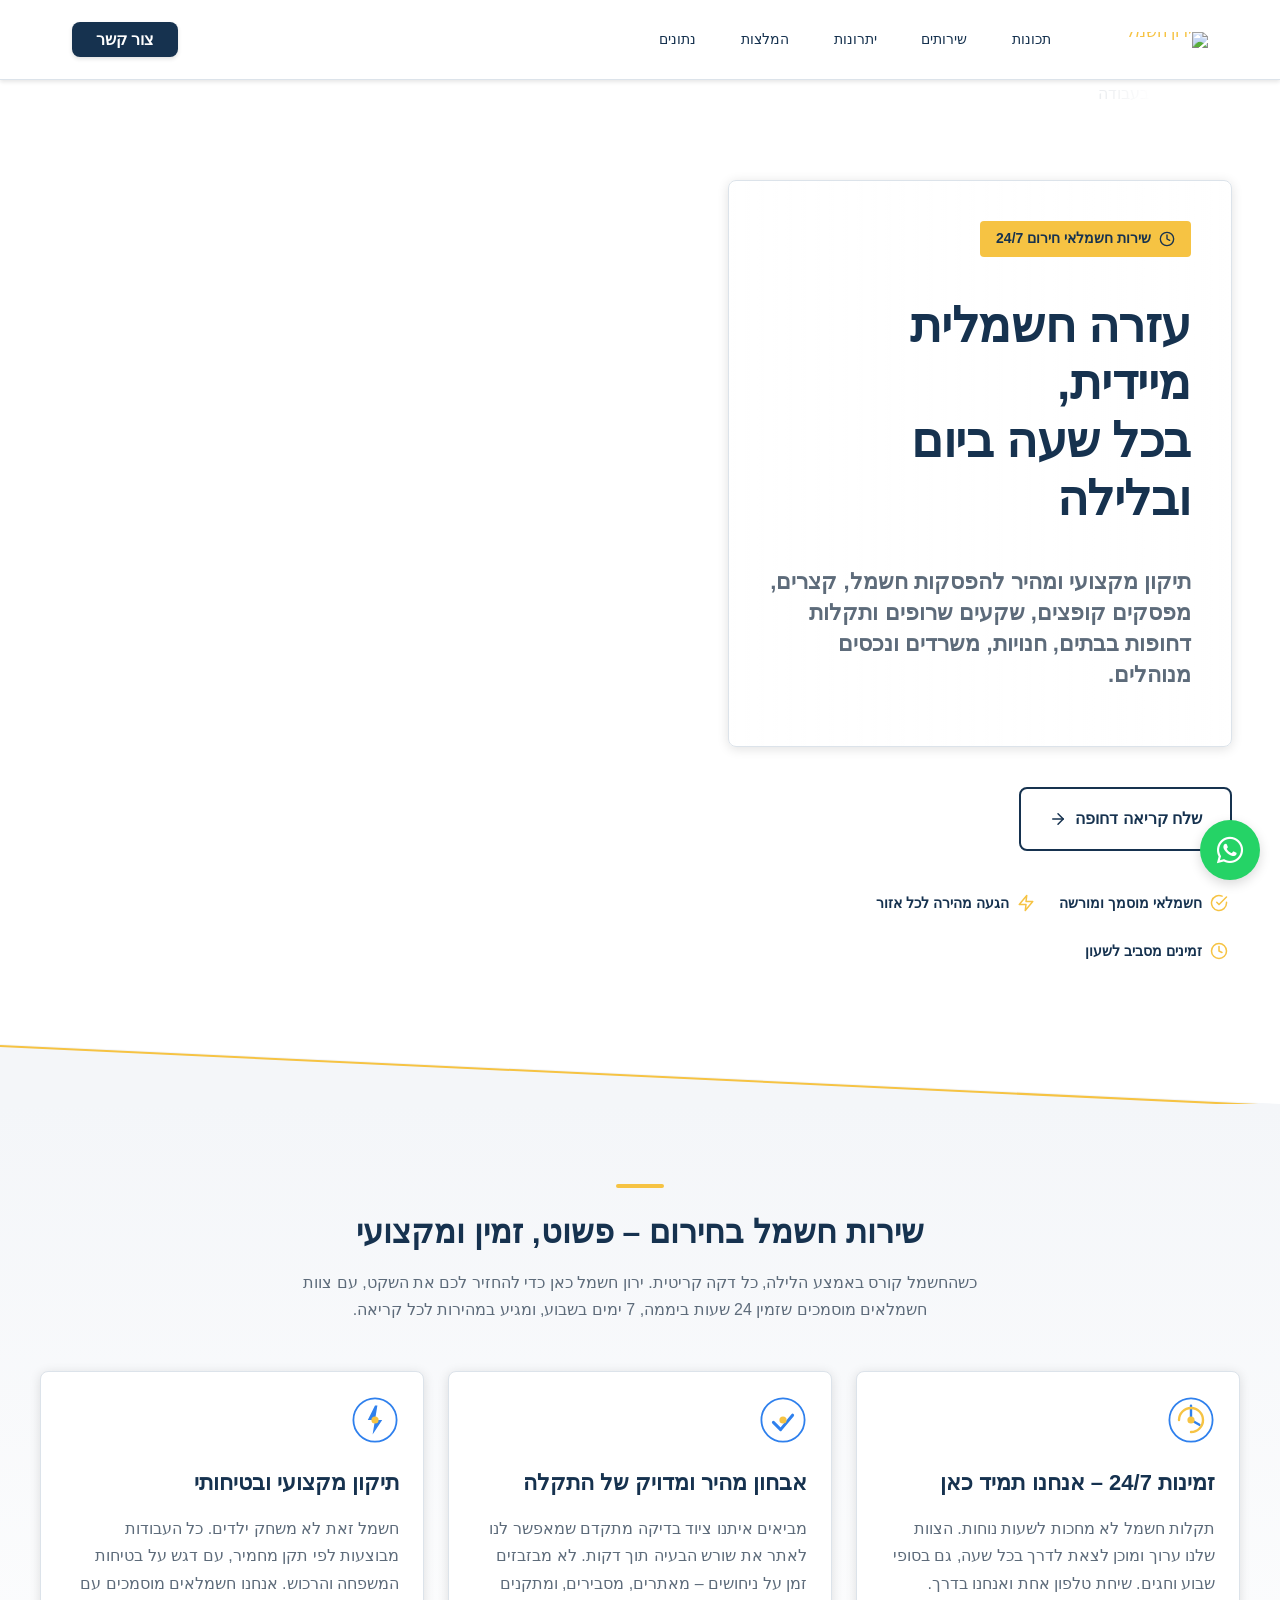
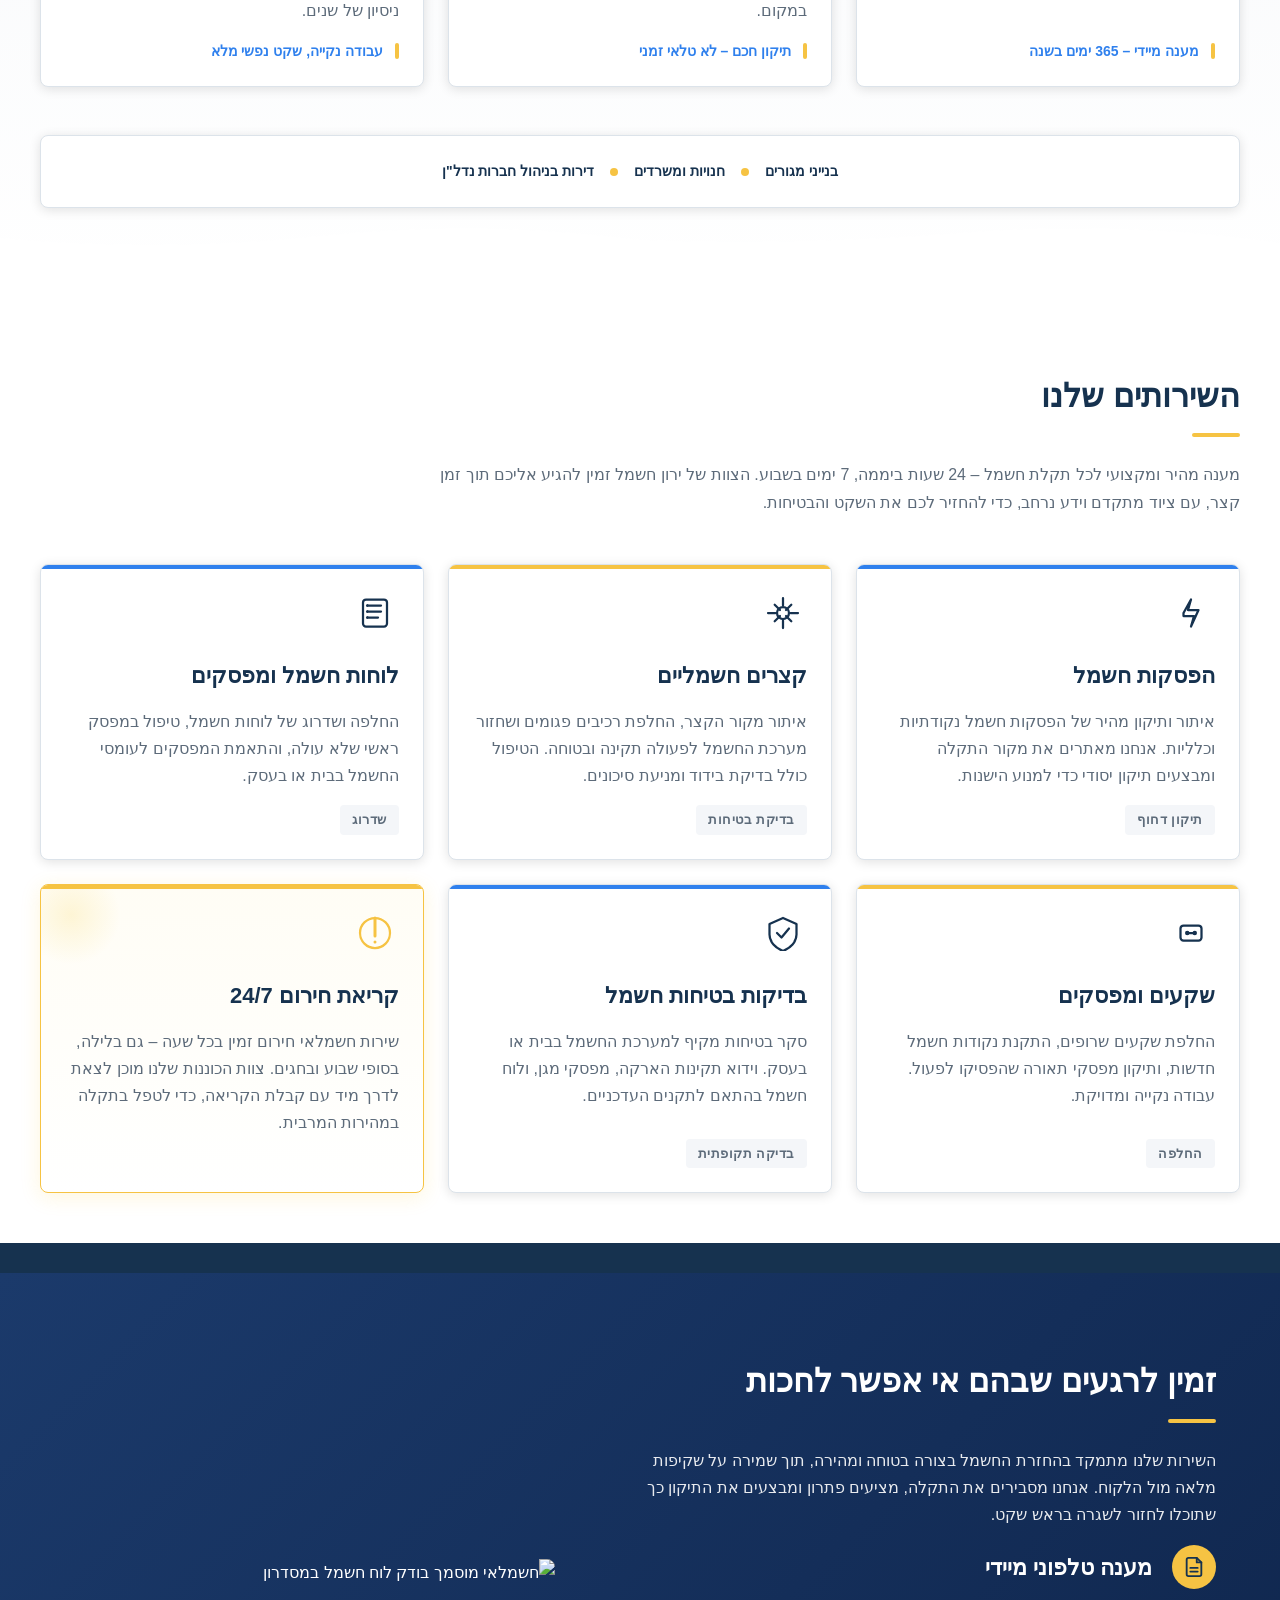
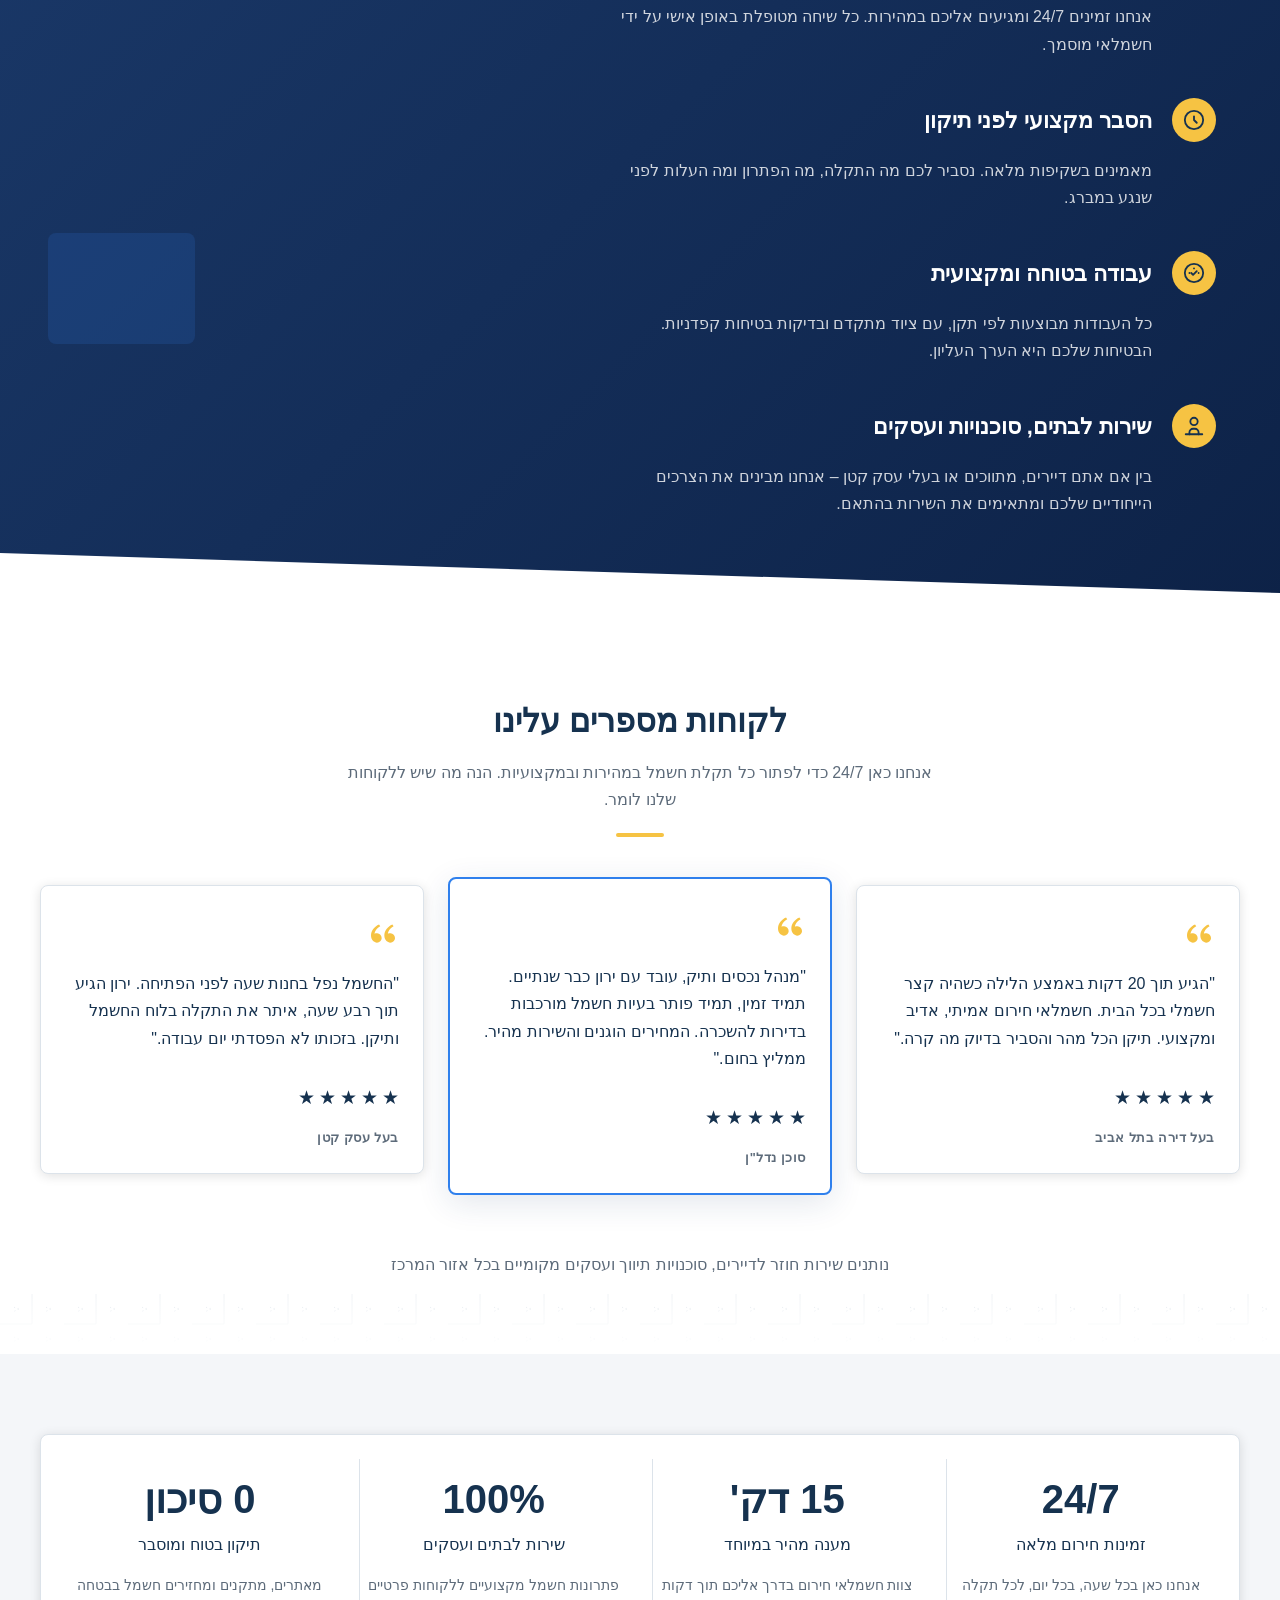
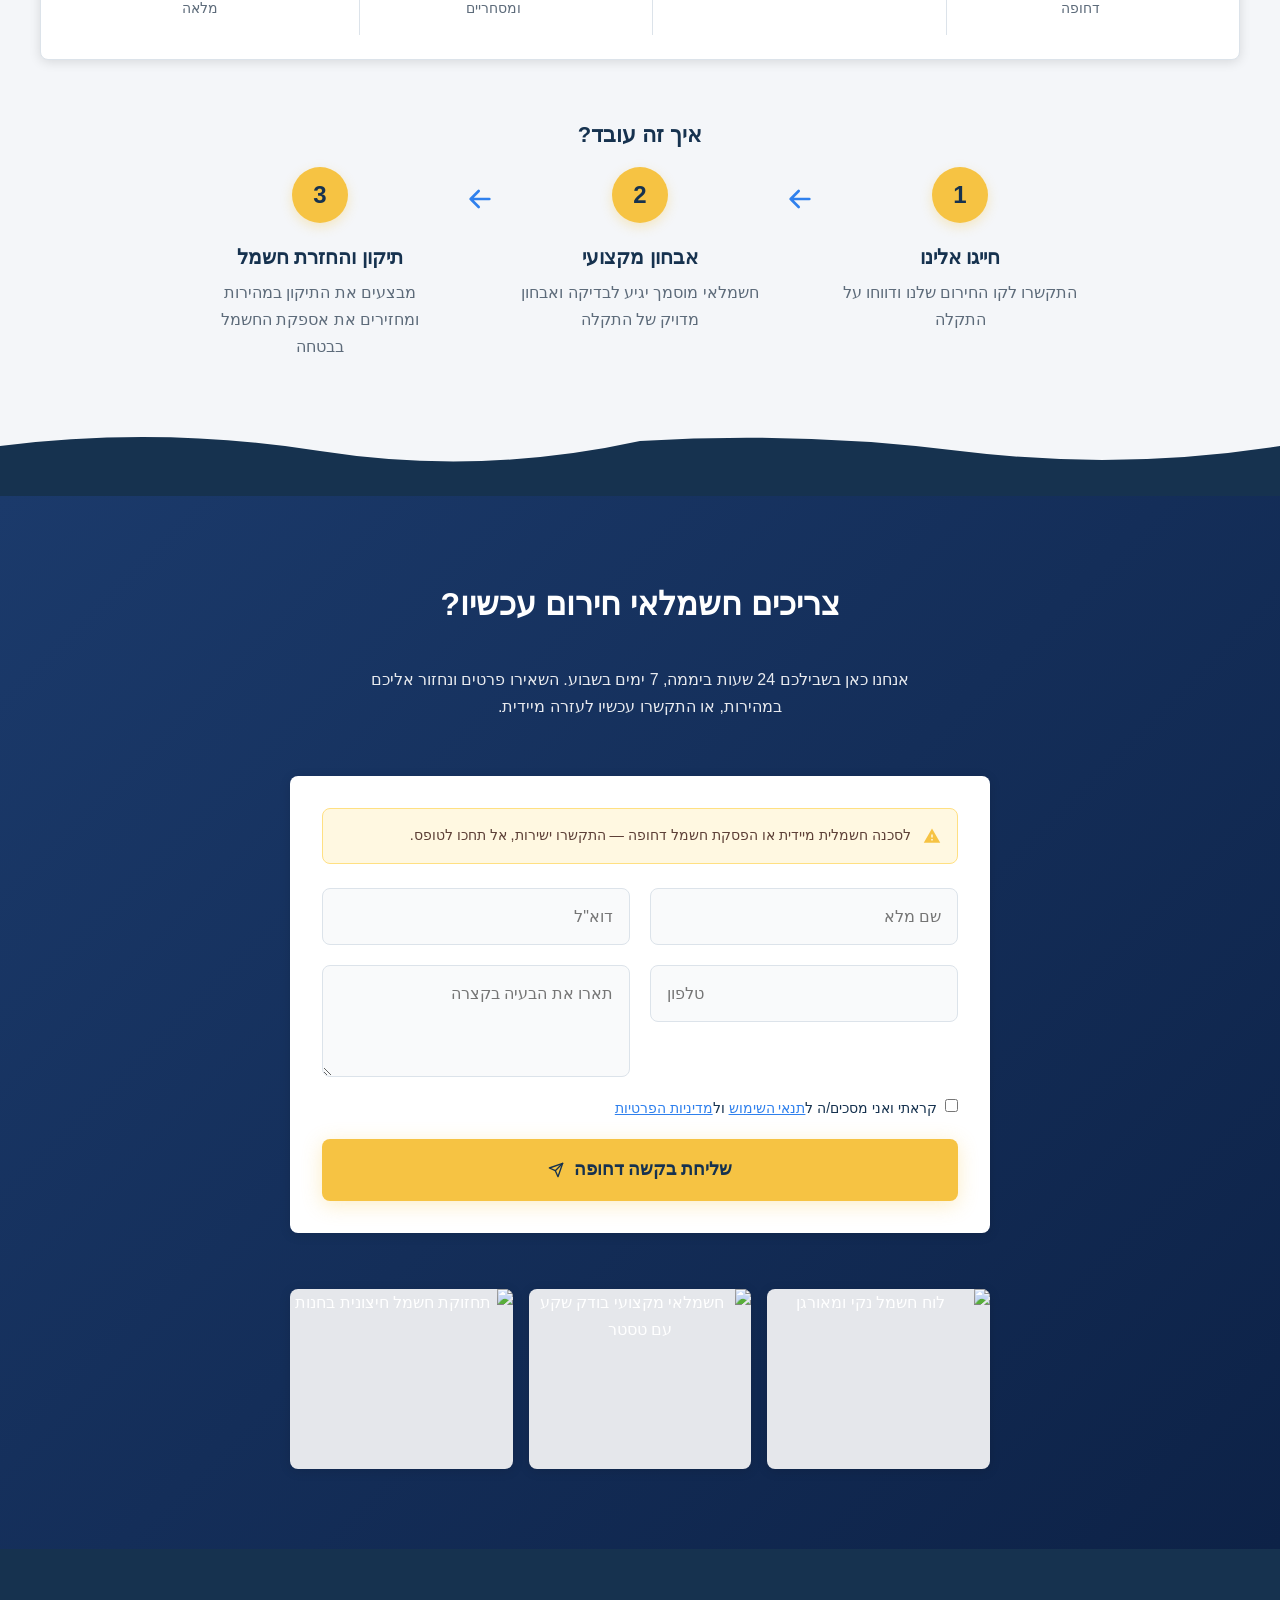
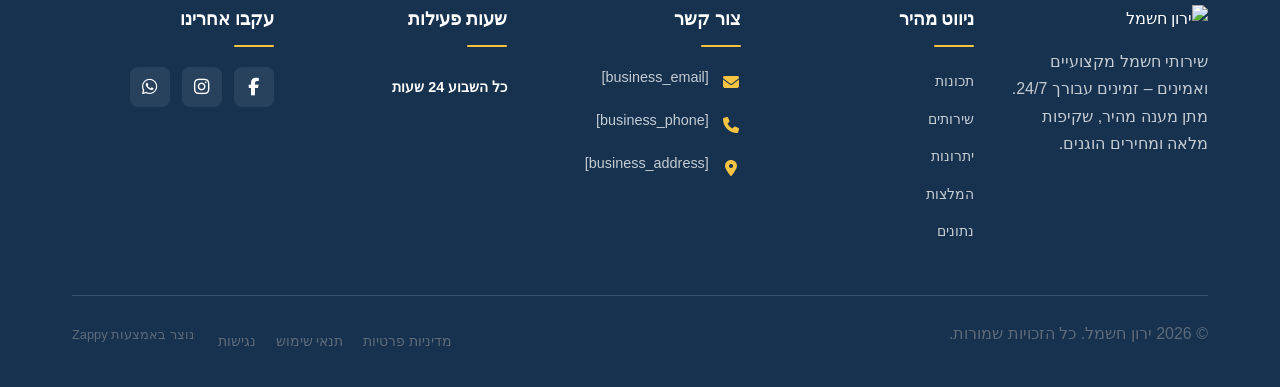
==== commit b19cee7d: "Incremental sync: 1 page(s) — update_image" ====
--- a/public/index.html
+++ b/public/index.html
@@ -1 +1 @@
-<!doctype html><html dir="rtl" lang="he"><head><meta charset="UTF-8"><meta content="width=device-width,initial-scale=1" name="viewport"><meta content="index, follow" name="robots"><title>חשמלאי חירום זמין עכשיו — ירון חשמל</title><meta content="תקוע בלי חשמל? ירון חשמל מעניק שירות חשמלאי חירום 24 שעות ביממה, 7 ימים בשבוע. מענה מיידי, אמינות ללא פשרות והגעה מהירה לכל אזור. אל תישארו בחושך — חייגו עכשיו!" name="description"><meta content="חשמלאי חירום, חשמלאי 24 שעות, חשמלאי דחוף, אין חשמל בבית, חשמלאי עכשיו" name="keywords"><link href="/assets/favicon.ico" rel="icon" type="image/x-icon"><link href="/assets/favicon-16x16.png" rel="icon" type="image/png" sizes="16x16"><link href="/assets/favicon-32x32.png" rel="icon" type="image/png" sizes="32x32"><link href="/assets/favicon-48x48.png" rel="icon" type="image/png" sizes="48x48"><link href="/assets/favicon-192x192.png" rel="icon" type="image/png" sizes="192x192"><link href="/assets/favicon-512x512.png" rel="icon" type="image/png" sizes="512x512"><link href="/assets/apple-touch-icon.png" rel="apple-touch-icon"><script>!function(){"use strict";var t="525a11b5-ab86-4561-b315-037ea3725234",e="https://api.zappy5.com/api/analytics/track",a=18e5,n=2592e6,o=!0,i=!0,r=!0;var s=function(){var e="zappy_visitor_"+t,a=null;try{if(a=localStorage.getItem(e)){var o=JSON.parse(a),i=Date.now();if(i-o.created<n)return o.lastSeen=i,localStorage.setItem(e,JSON.stringify(o)),o.id}}catch(t){console.warn("Zappy Analytics: LocalStorage not available")}var r="zv_"+Date.now()+"_"+Math.random().toString(36).substr(2,9);try{localStorage.setItem(e,JSON.stringify({id:r,created:Date.now(),lastSeen:Date.now()}))}catch(t){}return r}(),c=function(){var e="zappy_session_"+t,n=null;try{if(n=sessionStorage.getItem(e)){var o=JSON.parse(n),i=Date.now();if(i-o.timestamp<a)return o.timestamp=i,sessionStorage.setItem(e,JSON.stringify(o)),o.id}}catch(t){console.warn("Zappy Analytics: SessionStorage not available")}var r="zs_"+Date.now()+"_"+Math.random().toString(36).substr(2,9);try{sessionStorage.setItem(e,JSON.stringify({id:r,timestamp:Date.now()}))}catch(t){}return r}();function l(a,n){n=n||{};var o={website_id:t,event_type:a,page_path:window.location.pathname,referrer:document.referrer||"direct",visitor_id:s,session_id:c,metadata:n};if(navigator.sendBeacon){var i=new Blob([JSON.stringify(o)],{type:"application/json"});navigator.sendBeacon(e,i)}else fetch(e,{method:"POST",headers:{"Content-Type":"application/json"},body:JSON.stringify(o),keepalive:!0}).catch(function(t){console.warn("Zappy Analytics: Failed to track event",t)})}o&&l("pageview",{title:document.title,url:window.location.href}),i&&document.addEventListener("click",function(t){var e=t.target;if("BUTTON"===e.tagName||e.closest("button")){var a="BUTTON"===e.tagName?e:e.closest("button");l("click",{element:"button",text:a.textContent.trim().substring(0,100),id:a.id||null,class:a.className||null})}else if("A"===e.tagName||e.closest("a")){var n="A"===e.tagName?e:e.closest("a");l("navigation",{element:"link",text:n.textContent.trim().substring(0,100),href:n.href,external:n.hostname!==window.location.hostname})}},!0),r&&document.addEventListener("submit",function(t){var e=t.target;l("form_submit",{form_id:e.id||null,form_name:e.name||null,form_action:e.action||null,form_method:e.method||"GET"})},!0);var m=Date.now();window.addEventListener("beforeunload",function(){l("page_unload",{time_on_page:Math.floor((Date.now()-m)/1e3),page_path:window.location.pathname})}),window.zappyAnalytics={track:l,getVisitorId:function(){return s},getSessionId:function(){return c}}}()</script><meta content="חשמלאי חירום זמין עכשיו — ירון חשמל" property="og:title"><meta content="תקוע בלי חשמל? ירון חשמל מעניק שירות חשמלאי חירום 24 שעות ביממה, 7 ימים בשבוע. מענה מיידי, אמינות ללא פשרות והגעה מהירה לכל אזור. אל תישארו בחושך — חייגו עכשיו!" property="og:description"><meta content="summary_large_image" name="twitter:card"><meta content="חשמלאי חירום זמין עכשיו — ירון חשמל" name="twitter:title"><meta content="תקוע בלי חשמל? ירון חשמל מעניק שירות חשמלאי חירום 24 שעות ביממה, 7 ימים בשבוע. מענה מיידי, אמינות ללא פשרות והגעה מהירה לכל אזור. אל תישארו בחושך — חייגו עכשיו!" name="twitter:description"><meta content="website" property="og:type"><meta content="he_IL" property="og:locale"><link href="https://cdnjs.cloudflare.com/ajax/libs/font-awesome/6.4.0/css/all.min.css" rel="stylesheet"><style>.skip-link{position:absolute;top:0;left:0;transform:translateY(-200%);padding:12px 18px;background:var(--bg-dark,#1a1a1a);color:var(--text-light,#fff);font-weight:600;border-radius:0 0 8px 0;z-index:10000}.skip-link:focus{transform:none;outline:2px solid var(--ring,#fff);outline-offset:2px}:focus-visible{outline:2px solid var(--ring,currentColor);outline-offset:3px}</style><link href="/assets/favicon.ico" rel="icon" type="image/x-icon"><link href="/assets/favicon-16x16.png" rel="icon" type="image/png" sizes="16x16"><link href="/assets/favicon-32x32.png" rel="icon" type="image/png" sizes="32x32"><link href="/assets/favicon-48x48.png" rel="icon" type="image/png" sizes="48x48"><link href="/assets/favicon-192x192.png" rel="icon" type="image/png" sizes="192x192"><link href="/assets/favicon-512x512.png" rel="icon" type="image/png" sizes="512x512"><link href="/assets/apple-touch-icon.png" rel="apple-touch-icon"><link href="https://cdn.jsdelivr.net/npm/vanilla-cookieconsent@3/dist/cookieconsent.css" rel="stylesheet"><script src="https://cdn.jsdelivr.net/npm/vanilla-cookieconsent@3/dist/cookieconsent.umd.js"></script><script src="https://cdn.jsdelivr.net/gh/mickidum/acc_toolbar/acctoolbar/acctoolbar.min.js"></script><link href="/styles.css" rel="stylesheet"><script>window.ZAPPY_WEBSITE_ID="525a11b5-ab86-4561-b315-037ea3725234",window.ZAPPY_API_BASE="https://api.zappy5.com"</script><style id="zappy-dropdown-submenu-styles">#navMenu li:has(.sub-menu),.nav-menu li:has(.sub-menu),.navbar li:has(.sub-menu),nav li:has(.sub-menu){position:relative}#navMenu .sub-menu,.nav-menu .sub-menu,.navbar .sub-menu,nav .sub-menu{display:block!important;position:absolute!important;top:100%;left:0;min-width:220px;background:#fff;border-radius:8px;box-shadow:0 8px 25px rgba(0,0,0,.15);padding:8px 0;opacity:0;visibility:hidden;transform:translateY(10px);transition:all .3s ease;z-index:1000;list-style:none;pointer-events:none}#navMenu li:hover>.sub-menu,.nav-menu li:hover>.sub-menu,.navbar li:hover>.sub-menu,nav li:hover>.sub-menu{opacity:1!important;visibility:visible!important;transform:translateY(0)!important;pointer-events:auto!important}.sub-menu li{list-style:none;margin:0;padding:0}.sub-menu a{display:block!important;padding:10px 16px!important;color:var(--text-dark,#333)!important;font-weight:500;text-decoration:none;white-space:nowrap;transition:background-color .2s}.sub-menu .zappy-nav-child>a{padding-left:28px!important;font-size:.9em!important;opacity:.85!important}[dir=rtl] .sub-menu .zappy-nav-child>a,html[lang=ar] .sub-menu .zappy-nav-child>a,html[lang=he] .sub-menu .zappy-nav-child>a{padding-left:10px!important;padding-right:28px!important}.sub-menu .zappy-nav-parent>a{font-weight:600!important}.sub-menu a:hover{background-color:#f5f5f5}[dir=rtl] .nav-menu .sub-menu,[dir=rtl] .navbar .sub-menu,[dir=rtl] nav .sub-menu,html[lang=ar] .nav-menu .sub-menu,html[lang=ar] .navbar .sub-menu,html[lang=ar] nav .sub-menu,html[lang=he] .nav-menu .sub-menu,html[lang=he] .navbar .sub-menu,html[lang=he] nav .sub-menu{left:auto!important;right:0!important}.sub-menu:empty,.sub-menu:not(:has(li)):not(:has(> a)),.sub-menu:not(:has(li:not(.zappy-hidden-menu-item))):not(:has(> a)){display:none!important;opacity:0!important;visibility:hidden!important;pointer-events:none!important}li:has(.menu-group-title):hover>.sub-menu{opacity:1!important;visibility:visible!important;transform:translateY(0)!important;pointer-events:auto!important}#navMenu>li>.menu-group-title,.nav-menu>li>.menu-group-title{display:inline-block;padding:.5rem 1rem;cursor:default;user-select:none}@media (max-width:768px){#navMenu .sub-menu,.nav-menu .sub-menu,.navbar .sub-menu,nav .sub-menu{position:static!important;transform:none!important;box-shadow:none!important;background:0 0!important;max-height:0;overflow:hidden;opacity:0;visibility:hidden;transition:max-height .3s ease,opacity .3s ease;padding:0!important;border-radius:0!important}#navMenu .sub-menu.mobile-expanded,.nav-menu .sub-menu.mobile-expanded,.navbar .sub-menu.mobile-expanded{max-height:none!important;overflow-y:visible!important;opacity:1!important;visibility:visible!important;padding:8px 0 8px 16px!important}[dir=rtl] .sub-menu.mobile-expanded,html[lang=he] .sub-menu.mobile-expanded{padding:8px 16px 8px 0!important}#navMenu li:hover>.sub-menu,.nav-menu li:hover>.sub-menu,.navbar li:hover>.sub-menu,nav li:hover>.sub-menu{opacity:0;visibility:hidden;pointer-events:none}#navMenu li>.sub-menu.mobile-expanded,.nav-menu li>.sub-menu.mobile-expanded,.navbar li>.sub-menu.mobile-expanded,nav li>.sub-menu.mobile-expanded{opacity:1!important;visibility:visible!important;pointer-events:auto!important}#navMenu li:has(.sub-menu),.nav-menu li:has(.sub-menu),.navbar li:has(.sub-menu),nav li:has(.sub-menu){display:flex!important;flex-wrap:wrap!important;align-items:center!important;position:relative!important;min-height:44px!important}#navMenu li:has(.sub-menu)>a,.nav-menu li:has(.sub-menu)>a,.navbar li:has(.sub-menu)>a,nav li:has(.sub-menu)>a{flex:1!important;min-width:0!important}#navMenu li:has(.sub-menu)>.menu-group-title,.nav-menu li:has(.sub-menu)>.menu-group-title,.navbar li:has(.sub-menu)>.menu-group-title,nav li:has(.sub-menu)>.menu-group-title{flex:1!important;min-width:0!important;padding:0!important;line-height:inherit!important}#navMenu li:has(.sub-menu)>.sub-menu,.nav-menu li:has(.sub-menu)>.sub-menu,.navbar li:has(.sub-menu)>.sub-menu,nav li:has(.sub-menu)>.sub-menu{flex-basis:100%!important;width:100%!important}#navMenu li:has(.sub-menu)>a [class*=arrow],#navMenu li:has(.sub-menu)>a [class*=chevron],.nav-menu li:has(.sub-menu)>a .fa-angle-down,.nav-menu li:has(.sub-menu)>a .fa-chevron-down,.nav-menu li:has(.sub-menu)>a [class*=arrow],.nav-menu li:has(.sub-menu)>a [class*=chevron],nav li:has(.sub-menu)>a [class*=arrow],nav li:has(.sub-menu)>a [class*=chevron]{display:none!important;visibility:hidden!important}.mobile-submenu-toggle{display:flex!important;align-items:center!important;justify-content:center!important;width:44px!important;height:auto!important;background:0 0!important;border:none!important;cursor:pointer!important;color:var(--text-dark)!important;position:static!important;flex-shrink:0!important;align-self:stretch!important;z-index:2!important;padding:0!important;margin:0!important}.mobile-submenu-toggle::after{content:''!important;width:0!important;height:0!important;border-left:6px solid transparent!important;border-right:6px solid transparent!important;border-top:7px solid currentColor!important;transition:transform .3s ease!important}.mobile-submenu-toggle.expanded::after{transform:rotate(180deg)!important}.sub-menu a{padding:10px 0!important;display:block!important;color:var(--text-dark)!important;white-space:normal!important}.sub-menu .zappy-nav-child>a{padding-left:28px!important;font-size:.9em!important;opacity:.85!important}[dir=rtl] .sub-menu .zappy-nav-child>a,html[lang=ar] .sub-menu .zappy-nav-child>a,html[lang=he] .sub-menu .zappy-nav-child>a{padding-left:0!important;padding-right:28px!important}.sub-menu .zappy-nav-parent>a{font-weight:600!important}#navMenu.active,.nav-menu.active{max-width:100vw!important;overflow-x:hidden!important;box-sizing:border-box!important}.navbar .sub-menu li a,.zappy-products-dropdown .sub-menu a,nav.navbar .sub-menu li a{color:var(--text-dark)!important}}@media (min-width:769px){.mobile-submenu-toggle{display:none!important}}</style><style id="zappy-widget-visibility">html[dir=rtl] .whatsapp-float{right:20px!important;left:auto!important}html:not([dir]) .whatsapp-float,html[dir=ltr] .whatsapp-float{left:20px!important;right:auto!important}html[dir=rtl] #mic-access-tool-general-button,html[dir=rtl] #mic-init-access-tool #mic-access-tool-general-button,html[dir=rtl] #mic-init-access-tool .mic-access-tool-general-button,html[dir=rtl] ._access-icon,html[dir=rtl] .mic-access-tool-general-button{left:20px!important;right:auto!important}html:not([dir]) #mic-access-tool-general-button,html:not([dir]) #mic-init-access-tool #mic-access-tool-general-button,html:not([dir]) #mic-init-access-tool .mic-access-tool-general-button,html:not([dir]) ._access-icon,html:not([dir]) .mic-access-tool-general-button,html[dir=ltr] #mic-access-tool-general-button,html[dir=ltr] #mic-init-access-tool #mic-access-tool-general-button,html[dir=ltr] #mic-init-access-tool .mic-access-tool-general-button,html[dir=ltr] ._access-icon,html[dir=ltr] .mic-access-tool-general-button{right:20px!important;left:auto!important}@media (max-width:768px){.whatsapp-float{display:flex!important}}@media (min-width:769px){.whatsapp-float{display:flex!important}}@media (max-width:768px){#mic-access-tool-general-button,#mic-init-access-tool #mic-access-tool-general-button,#mic-init-access-tool .mic-access-tool-general-button,._access-icon,.mic-access-tool-general-button{display:flex!important;visibility:visible!important;opacity:1!important;pointer-events:auto!important}#mic-access-tool-box.opened-mic-access-tool,#mic-init-access-tool #mic-access-tool-box.opened-mic-access-tool,.mic-access-tool-box.opened-mic-access-tool{visibility:visible!important;opacity:1!important;pointer-events:auto!important}}@media (min-width:769px){#mic-access-tool-general-button,#mic-init-access-tool #mic-access-tool-general-button,#mic-init-access-tool .mic-access-tool-general-button,._access-icon,.mic-access-tool-general-button{display:flex!important;visibility:visible!important;opacity:1!important;pointer-events:auto!important}#mic-access-tool-box.opened-mic-access-tool,#mic-init-access-tool #mic-access-tool-box.opened-mic-access-tool,.mic-access-tool-box.opened-mic-access-tool{visibility:visible!important;opacity:1!important;pointer-events:auto!important}}</style></head><body><a href="#main" class="skip-link">דלג לתוכן הראשי</a><nav class="navbar" dir="rtl"><button class="mobile-toggle" aria-label="Menu" id="mobileToggle"><svg viewBox="0 0 24 24" fill="none" height="24" width="24" class="hamburger-icon"><path d="M3 12h18M3 6h18M3 18h18" stroke="currentColor" stroke-width="2" stroke-linecap="round"></path></svg> <svg viewBox="0 0 24 24" fill="none" height="24" width="24" class="close-icon" style="display:none"><path d="M18 6L6 18M6 6l12 12" stroke="currentColor" stroke-width="2" stroke-linecap="round"></path></svg></button> <button class="phone-header-btn" aria-label="Call" data-phone="[business_phone]"><svg viewBox="0 0 24 24" fill="currentColor" height="20" width="20"><path d="M22 16.92v3a2 2 0 0 1-2.18 2 19.79 19.79 0 0 1-8.63-3.07 19.5 19.5 0 0 1-6-6 19.79 19.79 0 0 1-3.07-8.67A2 2 0 0 1 4.11 2h3a2 2 0 0 1 2 1.72 12.84 12.84 0 0 0 .7 2.81 2 2 0 0 1-.45 2.11L8.09 9.91a16 16 0 0 0 6 6l1.27-1.27a2 2 0 0 1 2.11-.45 12.84 12.84 0 0 0 2.81.7A2 2 0 0 1 22 16.92z"></path></svg></button><div class="nav-container"><div class="nav-right-group"><div class="nav-brand"><a href="/" class="logo-link"><img alt="ירון חשמל" src="/assets/site-----image-1.webp" class="logo"></a></div><ul class="nav-menu" id="navMenu"><li><a href="#features">תכונות</a></li><li><a href="#services">שירותים</a></li><li><a href="#benefits">יתרונות</a></li><li><a href="#testimonials">המלצות</a></li><li><a href="#stats">נתונים</a></li><li class="mobile-contact-link nav-cta-mobile-item"><a href="#cta" class="nav-cta-btn">צור קשר</a></li></ul></div><div class="nav-cta-container"><a href="#cta" class="nav-cta-btn">צור קשר</a></div></div></nav><script>window.addEventListener("load",function(){const e=document.querySelector(".navbar, nav, header");if(!e)return void console.log("[Navbar] Navbar element not found");let t=document.getElementById("mobileToggle")||document.querySelector(".mobile-toggle")||document.querySelector(".hamburger")||document.querySelector(".hamburger-menu")||document.querySelector(".menu-toggle")||document.querySelector(".burger-menu")||document.querySelector('[aria-label="Menu"]')||document.querySelector('[aria-label="תפריט"]');const o=document.querySelector(".phone-header-btn"),n=window.getComputedStyle(e);let r=n.backgroundColor;if(console.log("[Navbar] Initial navbar background:",r),"transparent"===r||"rgba(0, 0, 0, 0)"===r||r.startsWith("rgba")&&r.includes(", 0)")){const e=n.backgroundImage;if(e&&"none"!==e)console.log("[Navbar] Navbar has background image/gradient, using dark text"),r="rgb(240, 240, 240)";else{const e=window.getComputedStyle(document.body).backgroundColor;console.log("[Navbar] Navbar transparent, using body background:",e),r=e}}const a=r.match(/\d+/g);if(a&&a.length>=3){const e=(.299*parseInt(a[0])+.587*parseInt(a[1])+.114*parseInt(a[2]))/255;console.log("[Navbar] Mobile button colors preserved from Claude CSS (luminance:",e.toFixed(2)+")");const n=document.createElement("style");n.id="zappy-mobile-nav-fix";document.documentElement.lang;document.documentElement.dir,n.textContent='\n        /* Hide mobile buttons on desktop, show only on mobile */\n        @media (min-width: 769px) {\n          .mobile-toggle,\n          .phone-header-btn {\n            display: none !important;\n          }\n        }\n        \n        /* Show and position mobile buttons correctly on mobile */\n        @media (max-width: 768px) {\n          .navbar,\n          nav.navbar {\n            min-height: 70px !important;\n          }\n\n          .mobile-toggle,\n          .phone-header-btn {\n            position: absolute !important;\n            top: 0 !important;\n            bottom: 0 !important;\n            margin-top: auto !important;\n            margin-bottom: auto !important;\n            transform: none !important;\n            z-index: 1001 !important;\n            display: flex !important;\n            align-items: center !important;\n            justify-content: center !important;\n            width: 36px !important;\n            height: 36px !important;\n            border-radius: 50% !important;\n            border: none !important;\n            cursor: pointer !important;\n            padding: 6px !important;\n            background: none !important;\n            color: var(--nav-text, var(--text-dark)) !important;\n            touch-action: manipulation !important;\n            -webkit-tap-highlight-color: transparent !important;\n          }\n\n          html[data-zappy-site-type="ecommerce"] .phone-header-btn,\n          body[data-zappy-site-type="ecommerce"] .phone-header-btn,\n          html[data-zappy-site-type="ecommerce"] header .phone-header-btn,\n          html[data-zappy-site-type="ecommerce"] nav .phone-header-btn {\n            display: none !important;\n            visibility: hidden !important;\n            width: 0 !important;\n            height: 0 !important;\n            min-width: 0 !important;\n            overflow: hidden !important;\n          }\n          \n          /* LTR positioning (default): hamburger LEFT, phone RIGHT */\n          html:not([dir="rtl"]):not([lang="he"]):not([lang="ar"]) .mobile-toggle,\n          html[dir="ltr"] .mobile-toggle {\n            left: 12px !important;\n            right: auto !important;\n          }\n          html:not([dir="rtl"]):not([lang="he"]):not([lang="ar"]) .phone-header-btn,\n          html[dir="ltr"] .phone-header-btn {\n            right: 12px !important;\n            left: auto !important;\n          }\n          \n          /* RTL positioning: hamburger RIGHT, phone LEFT */\n          html[dir="rtl"] .mobile-toggle,\n          html[lang="he"] .mobile-toggle,\n          html[lang="ar"] .mobile-toggle {\n            right: 12px !important;\n            left: auto !important;\n          }\n          html[dir="rtl"] .phone-header-btn,\n          html[lang="he"] .phone-header-btn,\n          html[lang="ar"] .phone-header-btn {\n            left: 12px !important;\n            right: auto !important;\n          }\n          \n          /* CRITICAL: Ensure nav-container has min-height on mobile */\n          /* All children are positioned absolutely/fixed on mobile, so height:auto collapses to 0 */\n          .nav-container {\n            min-height: 70px !important;\n            position: relative !important;\n          }\n          \n          /* Ensure SVG icons are properly sized and inherit color */\n          .mobile-toggle svg,\n          .phone-header-btn svg {\n            width: 24px !important;\n            height: 24px !important;\n            /* Don\'t force display - let JavaScript control hamburger/close toggle */\n          }\n          \n          /* Reset nav-cta-container on mobile - remove desktop box-shadow/padding */\n          /* that creates a visible ghost box when CTA button is hidden */\n          .nav-cta-container {\n            box-shadow: none !important;\n            padding: 0 !important;\n          }\n          \n          /* Hide nav-cta-container entirely on mobile when there\'s no lang-switcher */\n          /* (only the CTA button is inside, and it\'s hidden on mobile) */\n          .nav-cta-container:not(:has(.lang-switcher)) {\n            display: none !important;\n          }\n          \n          /* CRITICAL: Prevent hero image fade gradient from bleeding over headline text */\n          /* The .image-fade-gradient has bottom: -30px (extends below parent) */\n          /* On mobile stacked layout, this overlaps the h1 text below the image */\n          .hero-image-column {\n            overflow: hidden !important;\n          }\n          .image-fade-gradient {\n            bottom: 0 !important;\n          }\n          \n          /* Hide desktop language switcher on mobile - hamburger menu handles it */\n          /* High specificity to override stored CSS */\n          .lang-switcher,\n          .nav-cta-container .lang-switcher,\n          .nav-container .lang-switcher,\n          .navbar .lang-switcher,\n          .navbar .nav-cta-container .lang-switcher {\n            display: none !important;\n          }\n        }\n      ';const r=document.getElementById("zappy-mobile-nav-fix");r&&r.remove(),document.head.appendChild(n),console.log("[Navbar] Critical CSS injected for mobile nav positioning");const i=window.innerWidth<=768;if(t){const e=t.querySelector(".hamburger-icon"),o=t.querySelector(".close-icon");e&&(e.style.setProperty("width","24px","important"),e.style.setProperty("height","24px","important"),e.style.setProperty("display","block","important")),o&&(o.style.setProperty("width","24px","important"),o.style.setProperty("height","24px","important"),o.style.setProperty("display","none","important")),i?(t.style.setProperty("position","absolute","important"),t.style.setProperty("top","0","important"),t.style.setProperty("bottom","0","important"),t.style.setProperty("margin-top","auto","important"),t.style.setProperty("margin-bottom","auto","important"),t.style.setProperty("transform","none","important"),t.style.setProperty("z-index","1001","important"),t.style.removeProperty("left"),t.style.removeProperty("right"),console.log("[Navbar] Mobile toggle positioning applied (mobile viewport)")):(t.style.removeProperty("position"),t.style.removeProperty("top"),t.style.removeProperty("transform"),t.style.removeProperty("z-index"),t.style.removeProperty("left"),t.style.removeProperty("right"),console.log("[Navbar] Desktop viewport - cleared mobile toggle inline positioning"))}if(o){const e=o.querySelector("svg");e&&(e.style.width="24px",e.style.height="24px",e.setAttribute("width","24"),e.setAttribute("height","24")),i?(o.style.setProperty("position","absolute","important"),o.style.setProperty("top","0","important"),o.style.setProperty("bottom","0","important"),o.style.setProperty("margin-top","auto","important"),o.style.setProperty("margin-bottom","auto","important"),o.style.setProperty("transform","none","important"),o.style.setProperty("z-index","1001","important"),o.style.removeProperty("left"),o.style.removeProperty("right"),console.log("[Navbar] Phone button positioning applied (mobile viewport)")):(o.style.removeProperty("position"),o.style.removeProperty("top"),o.style.removeProperty("transform"),o.style.removeProperty("z-index"),o.style.removeProperty("left"),o.style.removeProperty("right"),console.log("[Navbar] Desktop viewport - cleared phone button inline positioning"))}}else console.log("[Navbar] Could not parse background color:",r);t=document.getElementById("mobileToggle")||document.querySelector(".mobile-toggle")||document.querySelector(".hamburger")||document.querySelector(".hamburger-menu")||document.querySelector(".menu-toggle")||document.querySelector(".burger-menu")||document.querySelector('[aria-label="Menu"]')||document.querySelector('[aria-label="תפריט"]');const i=document.getElementById("navMenu")||document.querySelector(".nav-menu")||document.querySelector(".nav-links")||document.querySelector("nav ul:not(.submenu)");if(!t||!i)return void console.log("[Navbar] Mobile toggle or menu not found:",{toggle:!!t,menu:!!i});i.id||(i.id="navMenu"),console.log("[Navbar] Initializing mobile menu...");const l=t.cloneNode(!0);t.parentNode.replaceChild(l,t);var s=0;function p(e){var t=Date.now();t-s<300||(s=t,function(e){e.preventDefault(),e.stopPropagation();const t=l.querySelector(".hamburger-icon"),o=l.querySelector(".close-icon");i.classList.contains("active")?(i.classList.remove("active"),t&&t.style.setProperty("display","block","important"),o&&o.style.setProperty("display","none","important"),document.body.style.overflow="",document.body.classList.remove("menu-open"),console.log("[Navbar] Menu closed")):(i.classList.add("active"),t&&t.style.setProperty("display","none","important"),o&&o.style.setProperty("display","block","important"),document.body.style.overflow="hidden",document.body.classList.add("menu-open"),console.log("[Navbar] Menu opened"))}(e))}l.addEventListener("click",p),l.addEventListener("touchend",p),document.addEventListener("keydown",function(e){if(("Escape"===e.key||"Esc"===e.key)&&i.classList.contains("active")){const e=l.querySelector(".hamburger-icon"),t=l.querySelector(".close-icon");i.classList.remove("active"),e&&e.style.setProperty("display","block","important"),t&&t.style.setProperty("display","none","important"),document.body.style.overflow="",document.body.classList.remove("menu-open"),console.log("[Navbar] Menu closed (Escape)")}}),i.querySelectorAll("a").forEach(function(e){e.addEventListener("click",function(){if("#"===this.getAttribute("href"))return;const e=l.querySelector(".hamburger-icon"),t=l.querySelector(".close-icon");i.classList.remove("active"),e&&e.style.setProperty("display","block","important"),t&&t.style.setProperty("display","none","important"),document.body.style.overflow="",document.body.classList.remove("menu-open"),console.log("[Navbar] Menu closed (link clicked)")})});var m=i.querySelectorAll(".dropdown-toggle");m.forEach(function(e){e.addEventListener("click",function(e){e.preventDefault(),e.stopPropagation();var t=this.closest(".nav-dropdown");t&&(t.parentNode.querySelectorAll(".nav-dropdown.open").forEach(function(e){e!==t&&e.classList.remove("open")}),t.classList.toggle("open"),console.log("[Navbar] Dropdown toggled:",t.classList.contains("open")?"open":"closed"))})}),document.addEventListener("click",function(e){e.target.closest(".nav-dropdown")||document.querySelectorAll(".nav-dropdown.open").forEach(function(e){e.classList.remove("open")})}),console.log("[Navbar] Dropdown handlers initialized for "+m.length+" dropdowns"),o&&o.addEventListener("click",function(){const e=document.querySelectorAll('a[href^="tel:"]'),t=e.length>0?e[0].getAttribute("href").replace("tel:",""):"[business_phone]";window.location.href="tel:"+t,console.log("[Navbar] Phone button clicked")}),console.log("[Navbar] Mobile menu initialized successfully")})</script><main id="main"><section class="index-hero-section" data-band-index="0" data-layout-spec="בית-hero" id="hero" aria-label="גיבור דף הבית" data-hero-treatment="fade-bleed" data-hero-type="fullscreen-scrim" role="banner" style="--hero-fade-color:var(--bg-light)"><img alt="חשמלאי מקצועי בעבודה" src="/assets/site-index-hero-image-1.webp" data-context="Professional electrician in clean navy-blue uniform with yellow safety accents, working beside a modern residential electrical panel, holding tools, bright and realistic lighting, shot on a residential site with clean white walls, composition focused on the right side of the frame leaving the left side naturally emptier for text overlay" data-placeholder="index-hero-image-1" height="900" loading="eager" width="1400" class="hero-fade-img" data-hero-bg="true" fetchpriority="high"><div class="hero-fade-content"><div class="hero-text-group"><span class="hero-badge"><svg viewBox="0 0 24 24" fill="none" data-element-type="icon" data-icon-type="svg" aria-hidden="true" height="16" stroke="currentColor" stroke-linecap="round" stroke-linejoin="round" stroke-width="2" width="16"><circle cx="12" cy="12" r="10"></circle><polyline points="12 6 12 12 16 14"></polyline></svg> שירות חשמלאי חירום 24/7</span><h1 class="hero-title">עזרה חשמלית מיידית,<br>בכל שעה ביום ובלילה</h1><h3 class="hero-subtitle">תיקון מקצועי ומהיר להפסקות חשמל, קצרים, מפסקים קופצים, שקעים שרופים ותקלות דחופות בבתים, חנויות, משרדים ונכסים מנוהלים.</h3></div><div class="hero-actions"><a href="#contact" class="btn-secondary-request">שלח קריאה דחופה <svg viewBox="0 0 24 24" fill="none" data-element-type="icon" data-icon-type="svg" aria-hidden="true" height="18" stroke="currentColor" stroke-linecap="round" stroke-linejoin="round" stroke-width="2" width="18"><line x1="5" x2="19" y1="12" y2="12"></line><polyline points="12 5 19 12 12 19"></polyline></svg></a></div><div class="hero-trust-row"><div class="trust-item"><svg viewBox="0 0 24 24" fill="none" data-element-type="icon" data-icon-type="svg" aria-hidden="true" height="18" stroke="currentColor" stroke-linecap="round" stroke-linejoin="round" stroke-width="2" width="18"><path d="M22 11.08V12a10 10 0 1 1-5.93-9.14"></path><polyline points="22 4 12 14.01 9 11.01"></polyline></svg> <span>חשמלאי מוסמך ומורשה</span></div><div class="trust-item"><svg viewBox="0 0 24 24" fill="none" data-element-type="icon" data-icon-type="svg" aria-hidden="true" height="18" stroke="currentColor" stroke-linecap="round" stroke-linejoin="round" stroke-width="2" width="18"><polygon points="13 2 3 14 12 14 11 22 21 10 12 10 13 2"></polygon></svg> <span>הגעה מהירה לכל אזור</span></div><div class="trust-item"><svg viewBox="0 0 24 24" fill="none" data-element-type="icon" data-icon-type="svg" aria-hidden="true" height="18" stroke="currentColor" stroke-linecap="round" stroke-linejoin="round" stroke-width="2" width="18"><circle cx="12" cy="12" r="10"></circle><polyline points="12 6 12 12 16 14"></polyline></svg> <span>זמינים מסביב לשעון</span></div></div></div><div class="index-hero-divider-wrapper"><svg viewBox="0 0 1200 80" xmlns="http://www.w3.org/2000/svg" aria-hidden="true" data-no-icon-edit="true" preserveAspectRatio="none"><defs><clipPath id="hero-diagonal"><polygon points="0,0 1200,0 1200,80 0,80"></polygon></clipPath></defs><path d="M0,80 L0,20 L1200,80 L1200,80 Z" fill="#F4F6F9"></path><path d="M0,22 L1200,82" stroke="var(--accent)" stroke-width="2" fill="#F4F6F9" vector-effect="non-scaling-stroke"></path></svg></div></section><section class="index-features-section" data-band-index="1" data-layout-spec="בית-features" id="features"><div class="index-features-section__container"><div class="index-features-section__intro"><div class="index-features-section__accent-bar" aria-hidden="true"></div><h2 class="index-features-section__title">שירות חשמל בחירום – פשוט, זמין ומקצועי</h2><p class="index-features-section__subtitle">כשהחשמל קורס באמצע הלילה, כל דקה קריטית. ירון חשמל כאן כדי להחזיר לכם את השקט, עם צוות חשמלאים מוסמכים שזמין 24 שעות ביממה, 7 ימים בשבוע, ומגיע במהירות לכל קריאה.</p></div><div class="index-features-section__grid"><article class="index-features-section__card"><div class="index-features-section__card-icon"><svg viewBox="0 0 40 40" fill="none" data-element-type="icon" data-icon-type="svg" xmlns="http://www.w3.org/2000/svg"><circle cx="20" cy="20" r="18" fill="none" stroke="#2F80ED" stroke-width="1.5"></circle><path d="M20 8V20L27 24" stroke="#2F80ED" stroke-width="2" stroke-linecap="round" stroke-linejoin="round"></path><path d="M10 20C10 14.48 14.48 10 20 10C25.52 10 30 14.48 30 20C30 25.52 25.52 30 20 30" stroke="#F6C343" stroke-width="2" stroke-linecap="round"></path><circle cx="20" cy="20" r="3" fill="#F6C343"></circle></svg></div><h3 class="index-features-section__card-title">זמינות 24/7 – אנחנו תמיד כאן</h3><p class="index-features-section__card-text">תקלות חשמל לא מחכות לשעות נוחות. הצוות שלנו ערוך ומוכן לצאת לדרך בכל שעה, גם בסופי שבוע וחגים. שיחת טלפון אחת ואנחנו בדרך.</p><span class="index-features-section__card-highlight">מענה מיידי – 365 ימים בשנה</span></article><article class="index-features-section__card"><div class="index-features-section__card-icon"><svg viewBox="0 0 40 40" fill="none" data-element-type="icon" data-icon-type="svg" xmlns="http://www.w3.org/2000/svg"><circle cx="20" cy="20" r="18" fill="none" stroke="#2F80ED" stroke-width="1.5"></circle><path d="M12 22L18 28L28 16" stroke="#2F80ED" stroke-width="2.5" stroke-linecap="round" stroke-linejoin="round"></path><circle cx="20" cy="20" r="3" fill="#F6C343"></circle></svg></div><h3 class="index-features-section__card-title">אבחון מהיר ומדויק של התקלה</h3><p class="index-features-section__card-text">מביאים איתנו ציוד בדיקה מתקדם שמאפשר לנו לאתר את שורש הבעיה תוך דקות. לא מבזבזים זמן על ניחושים – מאתרים, מסבירים, ומתקנים במקום.</p><span class="index-features-section__card-highlight">תיקון חכם – לא טלאי זמני</span></article><article class="index-features-section__card"><div class="index-features-section__card-icon"><svg viewBox="0 0 40 40" fill="none" data-element-type="icon" data-icon-type="svg" xmlns="http://www.w3.org/2000/svg"><circle cx="20" cy="20" r="18" fill="none" stroke="#2F80ED" stroke-width="1.5"></circle><path d="M20 8L14 20H20L18 32L26 20H20L22 8H20Z" fill="#2F80ED"></path><circle cx="20" cy="20" r="3" fill="#F6C343"></circle></svg></div><h3 class="index-features-section__card-title">תיקון מקצועי ובטיחותי</h3><p class="index-features-section__card-text">חשמל זאת לא משחק ילדים. כל העבודות מבוצעות לפי תקן מחמיר, עם דגש על בטיחות המשפחה והרכוש. אנחנו חשמלאים מוסמכים עם ניסיון של שנים.</p><span class="index-features-section__card-highlight">עבודה נקייה, שקט נפשי מלא</span></article></div><div class="index-features-section__availability-strip"><div class="index-features-section__availability-item"><span class="index-features-section__availability-text">בנייני מגורים</span></div><div class="index-features-section__availability-dot" aria-hidden="true"></div><div class="index-features-section__availability-item"><span class="index-features-section__availability-text">חנויות ומשרדים</span></div><div class="index-features-section__availability-dot" aria-hidden="true"></div><div class="index-features-section__availability-item"><span class="index-features-section__availability-text">דירות בניהול חברות נדל"ן</span></div></div></div><div class="index-features-section__divider-wrapper" aria-hidden="true"><svg viewBox="0 0 1200 80" xmlns="http://www.w3.org/2000/svg" aria-hidden="true" data-no-icon-edit="true" preserveAspectRatio="none"><path d="M0,80 L0,30 Q150,45 300,28 T600,32 Q750,38 900,25 T1200,35 L1200,80 Z" fill="var(--bg-light)"></path></svg></div></section><section class="index-services-section" data-band-index="2" data-layout-spec="בית-services" id="services" dir="rtl"><div class="index-services-section-container"><div class="index-services-intro"><h2 class="index-services-intro-heading">השירותים שלנו</h2><div class="index-services-intro-underline" aria-hidden="true"></div><p class="index-services-intro-text">מענה מהיר ומקצועי לכל תקלת חשמל – 24 שעות ביממה, 7 ימים בשבוע. הצוות של ירון חשמל זמין להגיע אליכם תוך זמן קצר, עם ציוד מתקדם וידע נרחב, כדי להחזיר לכם את השקט והבטיחות.</p></div><div class="index-services-grid"><div class="index-services-card index-services-card--accent-blue"><div class="index-services-card-icon-wrapper"><svg viewBox="0 0 48 48" fill="none" data-element-type="icon" data-icon-type="svg" xmlns="http://www.w3.org/2000/svg" class="index-services-card-icon"><path d="M14 24L24 6L20 20H34L24 42L28 28H14Z" stroke="currentColor" stroke-width="3" stroke-linejoin="round"></path></svg></div><h3 class="index-services-card-title">הפסקות חשמל</h3><p class="index-services-card-text">איתור ותיקון מהיר של הפסקות חשמל נקודתיות וכלליות. אנחנו מאתרים את מקור התקלה ומבצעים תיקון יסודי כדי למנוע הישנות.</p><span class="index-services-card-badge">תיקון דחוף</span></div><div class="index-services-card index-services-card--accent-yellow"><div class="index-services-card-icon-wrapper"><svg viewBox="0 0 48 48" fill="none" data-element-type="icon" data-icon-type="svg" xmlns="http://www.w3.org/2000/svg" class="index-services-card-icon"><path d="M24 4V14M24 34V44M4 24H14M34 24H44M12.93 12.93L20 20M28 28L35.07 35.07M35.07 12.93L28 20M20 28L12.93 35.07" stroke="currentColor" stroke-width="3" stroke-linecap="round"></path><circle cx="24" cy="24" r="8" stroke="currentColor" stroke-width="3"></circle></svg></div><h3 class="index-services-card-title">קצרים חשמליים</h3><p class="index-services-card-text">איתור מקור הקצר, החלפת רכיבים פגומים ושחזור מערכת החשמל לפעולה תקינה ובטוחה. הטיפול כולל בדיקת בידוד ומניעת סיכונים.</p><span class="index-services-card-badge">בדיקת בטיחות</span></div><div class="index-services-card index-services-card--accent-blue"><div class="index-services-card-icon-wrapper"><svg viewBox="0 0 48 48" fill="none" data-element-type="icon" data-icon-type="svg" xmlns="http://www.w3.org/2000/svg" class="index-services-card-icon"><rect height="36" width="32" x="8" y="6" rx="4" stroke="currentColor" stroke-width="3"></rect><line x1="16" x2="32" y1="14" y2="14" stroke="currentColor" stroke-linecap="round" stroke-width="3"></line><line x1="16" x2="32" y1="22" y2="22" stroke="currentColor" stroke-linecap="round" stroke-width="3"></line><line x1="16" x2="28" y1="30" y2="30" stroke="currentColor" stroke-linecap="round" stroke-width="3"></line><circle cx="14" cy="14" r="2" fill="currentColor"></circle><circle cx="14" cy="22" r="2" fill="currentColor"></circle><circle cx="14" cy="30" r="2" fill="currentColor"></circle></svg></div><h3 class="index-services-card-title">לוחות חשמל ומפסקים</h3><p class="index-services-card-text">החלפה ושדרוג של לוחות חשמל, טיפול במפסק ראשי שלא עולה, והתאמת המפסקים לעומסי החשמל בבית או בעסק.</p><span class="index-services-card-badge">שדרוג</span></div><div class="index-services-card index-services-card--accent-yellow"><div class="index-services-card-icon-wrapper"><svg viewBox="0 0 48 48" fill="none" data-element-type="icon" data-icon-type="svg" xmlns="http://www.w3.org/2000/svg" class="index-services-card-icon"><rect height="20" width="28" x="10" y="14" rx="4" stroke="currentColor" stroke-width="3"></rect><circle cx="19" cy="24" r="3" fill="currentColor"></circle><circle cx="29" cy="24" r="3" fill="currentColor"></circle><path d="M19 24H29" stroke="currentColor" stroke-width="3"></path></svg></div><h3 class="index-services-card-title">שקעים ומפסקים</h3><p class="index-services-card-text">החלפת שקעים שרופים, התקנת נקודות חשמל חדשות, ותיקון מפסקי תאורה שהפסיקו לפעול. עבודה נקייה ומדויקת.</p><span class="index-services-card-badge">החלפה</span></div><div class="index-services-card index-services-card--accent-blue"><div class="index-services-card-icon-wrapper"><svg viewBox="0 0 48 48" fill="none" data-element-type="icon" data-icon-type="svg" xmlns="http://www.w3.org/2000/svg" class="index-services-card-icon"><path d="M24 4L6 12V26C6 36 14 44 24 48C34 44 42 36 42 26V12L24 4Z" stroke="currentColor" stroke-width="3" stroke-linejoin="round"></path><path d="M16 24L22 30L32 18" stroke="currentColor" stroke-width="3" stroke-linecap="round" stroke-linejoin="round"></path></svg></div><h3 class="index-services-card-title">בדיקות בטיחות חשמל</h3><p class="index-services-card-text">סקר בטיחות מקיף למערכת החשמל בבית או בעסק. וידוא תקינות הארקה, מפסקי מגן, ולוח חשמל בהתאם לתקנים העדכניים.</p><span class="index-services-card-badge">בדיקה תקופתית</span></div><div class="index-services-card index-services-card--highlighted"><div class="index-services-card-accent-glow" aria-hidden="true"></div><div class="index-services-card-icon-wrapper index-services-card-icon-wrapper--emergency"><svg viewBox="0 0 48 48" fill="none" data-element-type="icon" data-icon-type="svg" xmlns="http://www.w3.org/2000/svg" class="index-services-card-icon"><path d="M24 4V28M24 36V36.02" stroke="currentColor" stroke-width="4" stroke-linecap="round"></path><circle cx="24" cy="24" r="20" stroke="currentColor" stroke-width="3"></circle></svg></div><h3 class="index-services-card-title">קריאת חירום 24/7</h3><p class="index-services-card-text">שירות חשמלאי חירום זמין בכל שעה – גם בלילה, בסופי שבוע ובחגים. צוות הכוננות שלנו מוכן לצאת לדרך מיד עם קבלת הקריאה, כדי לטפל בתקלה במהירות המרבית.</p><div class="index-services-card-cta-wrapper"></div></div></div></div><div class="index-services-divider-wrapper" aria-hidden="true"><svg viewBox="0 0 1200 80" xmlns="http://www.w3.org/2000/svg" aria-hidden="true" data-no-icon-edit="true" preserveAspectRatio="none"><path d="M0,80 L0,50 L1200,50 L1200,80 Z" fill="var(--bg-dark)"></path><path d="M0,80 L0,60 L1200,60 L1200,80 Z" fill="var(--bg-dark)"></path></svg></div></section><section class="index-benefits-section" data-band-index="3" data-layout-spec="בית-benefits" id="benefits" data-bg="dark" data-section-type="benefits"><div class="index-benefits-section__container"><div class="index-benefits-section__content"><div class="index-benefits-section__heading-group"><h2 class="index-benefits-section__title">זמין לרגעים שבהם אי אפשר לחכות</h2><div class="index-benefits-section__accent-line" aria-hidden="true"></div></div><p class="index-benefits-section__description">השירות שלנו מתמקד בהחזרת החשמל בצורה בטוחה ומהירה, תוך שמירה על שקיפות מלאה מול הלקוח. אנחנו מסבירים את התקלה, מציעים פתרון ומבצעים את התיקון כך שתוכלו לחזור לשגרה בראש שקט.</p><ul class="index-benefits-section__benefits-list"><li class="index-benefits-section__benefit-item zappy-grid-item-nested-grid" data-grid-item-index="0"><div class="index-benefits-section__benefit-icon"><svg viewBox="0 0 24 24" fill="none" data-element-type="icon" data-icon-type="svg" xmlns="http://www.w3.org/2000/svg" aria-hidden="true"><path d="M15 2H6C4.9 2 4 2.9 4 4V20C4 21.1 4.9 22 6 22H18C19.1 22 20 21.1 20 20V7L15 2Z" stroke="currentColor" stroke-width="2" stroke-linecap="round" stroke-linejoin="round"></path><path d="M15 2V7H20" stroke="currentColor" stroke-width="2" stroke-linecap="round" stroke-linejoin="round"></path><path d="M8 13H16" stroke="currentColor" stroke-width="2" stroke-linecap="round"></path><path d="M8 17H16" stroke="currentColor" stroke-width="2" stroke-linecap="round"></path></svg></div><div class="index-benefits-section__benefit-text"><h3 class="index-benefits-section__benefit-title">מענה טלפוני מיידי</h3><p class="index-benefits-section__benefit-desc">אנחנו זמינים 24/7 ומגיעים אליכם במהירות. כל שיחה מטופלת באופן אישי על ידי חשמלאי מוסמך.</p></div></li><li class="index-benefits-section__benefit-item zappy-grid-item-nested-grid" data-grid-item-index="1"><div class="index-benefits-section__benefit-icon"><svg viewBox="0 0 24 24" fill="none" data-element-type="icon" data-icon-type="svg" xmlns="http://www.w3.org/2000/svg" aria-hidden="true"><path d="M12 22C17.5228 22 22 17.5228 22 12C22 6.47715 17.5228 2 12 2C6.47715 2 2 6.47715 2 12C2 17.5228 6.47715 22 12 22Z" stroke="currentColor" stroke-width="2"></path><path d="M12 8V12L15 15" stroke="currentColor" stroke-width="2" stroke-linecap="round" stroke-linejoin="round"></path></svg></div><div class="index-benefits-section__benefit-text"><h3 class="index-benefits-section__benefit-title">הסבר מקצועי לפני תיקון</h3><p class="index-benefits-section__benefit-desc">מאמינים בשקיפות מלאה. נסביר לכם מה התקלה, מה הפתרון ומה העלות לפני שנגע במברג.</p></div></li><li class="index-benefits-section__benefit-item zappy-grid-item-nested-grid" data-grid-item-index="2"><div class="index-benefits-section__benefit-icon"><svg viewBox="0 0 24 24" fill="none" data-element-type="icon" data-icon-type="svg" xmlns="http://www.w3.org/2000/svg" aria-hidden="true"><path d="M9 12L11 14L15 10" stroke="currentColor" stroke-width="2" stroke-linecap="round" stroke-linejoin="round"></path><path d="M12 22C17.5228 22 22 17.5228 22 12C22 6.47715 17.5228 2 12 2C6.47715 2 2 6.47715 2 12C2 17.5228 6.47715 22 12 22Z" stroke="currentColor" stroke-width="2"></path><path d="M7 12H7.01" stroke="currentColor" stroke-width="2" stroke-linecap="round"></path><path d="M12 7H12.01" stroke="currentColor" stroke-width="2" stroke-linecap="round"></path><path d="M17 12H17.01" stroke="currentColor" stroke-width="2" stroke-linecap="round"></path></svg></div><div class="index-benefits-section__benefit-text"><h3 class="index-benefits-section__benefit-title">עבודה בטוחה ומקצועית</h3><p class="index-benefits-section__benefit-desc">כל העבודות מבוצעות לפי תקן, עם ציוד מתקדם ובדיקות בטיחות קפדניות. הבטיחות שלכם היא הערך העליון.</p></div></li><li class="index-benefits-section__benefit-item zappy-grid-item-nested-grid" data-grid-item-index="3"><div class="index-benefits-section__benefit-icon"><svg viewBox="0 0 24 24" fill="none" data-element-type="icon" data-icon-type="svg" xmlns="http://www.w3.org/2000/svg" aria-hidden="true"><path d="M17 21V19C17 16.7909 15.2091 15 13 15H11C8.79086 15 7 16.7909 7 19V21" stroke="currentColor" stroke-width="2" stroke-linecap="round" stroke-linejoin="round"></path><path d="M12 11C14.2091 11 16 9.20914 16 7C16 4.79086 14.2091 3 12 3C9.79086 3 8 4.79086 8 7C8 9.20914 9.79086 11 12 11Z" stroke="currentColor" stroke-width="2" stroke-linecap="round" stroke-linejoin="round"></path><path d="M3 21H21" stroke="currentColor" stroke-width="2" stroke-linecap="round"></path></svg></div><div class="index-benefits-section__benefit-text"><h3 class="index-benefits-section__benefit-title">שירות לבתים, סוכנויות ועסקים</h3><p class="index-benefits-section__benefit-desc">בין אם אתם דיירים, מתווכים או בעלי עסק קטן – אנחנו מבינים את הצרכים הייחודיים שלכם ומתאימים את השירות בהתאם.</p></div></li></ul></div><div class="index-benefits-section__imagery"><div class="index-benefits-section__image-wrapper"><img alt="חשמלאי מוסמך בודק לוח חשמל במסדרון" src="/assets/site-index-benefits-image-1.webp" data-context="A professional Israeli electrician in work uniform, testing an electrical panel in a well-lit apartment corridor or small business hallway. The electrician is focused, holding a multimeter, with a toolbox visible nearby. The environment feels clean, safe, and modern." data-placeholder="index-benefits-image-1" height="400" loading="lazy" width="600" class="index-benefits-section__image" data-element-id="img-1783435741132-nmz8rni8j" data-element-type="image" decoding="async"><div class="index-benefits-section__backplate" aria-hidden="true"></div></div></div></div><div class="index-benefits-section__divider-wrapper"><svg viewBox="0 0 1200 80" xmlns="http://www.w3.org/2000/svg" aria-hidden="true" data-no-icon-edit="true" preserveAspectRatio="none"><defs><linearGradient id="index-benefits-divider-grad" x1="0%" x2="100%" y1="0%" y2="0%"><stop offset="0%" stop-color="#F6C343"></stop><stop offset="100%" stop-color="#FFFFFF"></stop></linearGradient></defs><path d="M0,80 L0,20 L1200,60 L1200,80 Z" fill="var(--bg-light)"></path></svg></div></section><section class="index-testimonials-section" data-band-index="4" data-layout-spec="בית-testimonials" id="testimonials" dir="rtl"><div class="index-testimonials-section__container"><div class="index-testimonials-section__header"><h2>לקוחות מספרים עלינו</h2><p>אנחנו כאן 24/7 כדי לפתור כל תקלת חשמל במהירות ובמקצועיות. הנה מה שיש ללקוחות שלנו לומר.</p><div class="index-testimonials-section__heading-accent" aria-hidden="true"></div></div><div class="index-testimonials-section__cards-grid"><article class="index-testimonials-section__card"><div class="index-testimonials-section__card-quote-icon" aria-hidden="true"><svg viewBox="0 0 24 24" fill="currentColor" data-element-type="icon" data-icon-type="svg" xmlns="http://www.w3.org/2000/svg"><path d="M4.583 17.321C3.553 16.227 3 15 3 13.011c0-3.5 2.457-6.637 6.03-8.188l.893 1.378c-3.335 1.804-3.987 4.145-4.247 5.621.537-.278 1.24-.375 1.929-.311C9.591 11.69 11 13.166 11 15c0 1.933-1.567 3.5-3.5 3.5-1.137 0-2.146-.543-2.917-1.179zm10 0C13.553 16.227 13 15 13 13.011c0-3.5 2.457-6.637 6.03-8.188l.893 1.378c-3.335 1.804-3.987 4.145-4.247 5.621.537-.278 1.24-.375 1.929-.311C19.591 11.69 21 13.166 21 15c0 1.933-1.567 3.5-3.5 3.5-1.137 0-2.146-.543-2.917-1.179z"></path></svg></div><p class="index-testimonials-section__card-text">"הגיע תוך 20 דקות באמצע הלילה כשהיה קצר חשמלי בכל הבית. חשמלאי חירום אמיתי, אדיב ומקצועי. תיקן הכל מהר והסביר בדיוק מה קרה."</p><div class="index-testimonials-section__card-stars" aria-label="5 כוכבים"><span class="index-testimonials-section__star" aria-hidden="true">★</span> <span class="index-testimonials-section__star" aria-hidden="true">★</span> <span class="index-testimonials-section__star" aria-hidden="true">★</span> <span class="index-testimonials-section__star" aria-hidden="true">★</span> <span class="index-testimonials-section__star" aria-hidden="true">★</span></div><span class="index-testimonials-section__card-label">בעל דירה בתל אביב</span></article><article class="index-testimonials-section__card index-testimonials-section__card--elevated"><div class="index-testimonials-section__card-quote-icon" aria-hidden="true"><svg viewBox="0 0 24 24" fill="currentColor" data-element-type="icon" data-icon-type="svg" xmlns="http://www.w3.org/2000/svg"><path d="M4.583 17.321C3.553 16.227 3 15 3 13.011c0-3.5 2.457-6.637 6.03-8.188l.893 1.378c-3.335 1.804-3.987 4.145-4.247 5.621.537-.278 1.24-.375 1.929-.311C9.591 11.69 11 13.166 11 15c0 1.933-1.567 3.5-3.5 3.5-1.137 0-2.146-.543-2.917-1.179zm10 0C13.553 16.227 13 15 13 13.011c0-3.5 2.457-6.637 6.03-8.188l.893 1.378c-3.335 1.804-3.987 4.145-4.247 5.621.537-.278 1.24-.375 1.929-.311C19.591 11.69 21 13.166 21 15c0 1.933-1.567 3.5-3.5 3.5-1.137 0-2.146-.543-2.917-1.179z"></path></svg></div><p class="index-testimonials-section__card-text">"מנהל נכסים ותיק, עובד עם ירון כבר שנתיים. תמיד זמין, תמיד פותר בעיות חשמל מורכבות בדירות להשכרה. המחירים הוגנים והשירות מהיר. ממליץ בחום."</p><div class="index-testimonials-section__card-stars" aria-label="5 כוכבים"><span class="index-testimonials-section__star" aria-hidden="true">★</span> <span class="index-testimonials-section__star" aria-hidden="true">★</span> <span class="index-testimonials-section__star" aria-hidden="true">★</span> <span class="index-testimonials-section__star" aria-hidden="true">★</span> <span class="index-testimonials-section__star" aria-hidden="true">★</span></div><span class="index-testimonials-section__card-label">סוכן נדל"ן</span></article><article class="index-testimonials-section__card"><div class="index-testimonials-section__card-quote-icon" aria-hidden="true"><svg viewBox="0 0 24 24" fill="currentColor" data-element-type="icon" data-icon-type="svg" xmlns="http://www.w3.org/2000/svg"><path d="M4.583 17.321C3.553 16.227 3 15 3 13.011c0-3.5 2.457-6.637 6.03-8.188l.893 1.378c-3.335 1.804-3.987 4.145-4.247 5.621.537-.278 1.24-.375 1.929-.311C9.591 11.69 11 13.166 11 15c0 1.933-1.567 3.5-3.5 3.5-1.137 0-2.146-.543-2.917-1.179zm10 0C13.553 16.227 13 15 13 13.011c0-3.5 2.457-6.637 6.03-8.188l.893 1.378c-3.335 1.804-3.987 4.145-4.247 5.621.537-.278 1.24-.375 1.929-.311C19.591 11.69 21 13.166 21 15c0 1.933-1.567 3.5-3.5 3.5-1.137 0-2.146-.543-2.917-1.179z"></path></svg></div><p class="index-testimonials-section__card-text">"החשמל נפל בחנות שעה לפני הפתיחה. ירון הגיע תוך רבע שעה, איתר את התקלה בלוח החשמל ותיקן. בזכותו לא הפסדתי יום עבודה."</p><div class="index-testimonials-section__card-stars" aria-label="5 כוכבים"><span class="index-testimonials-section__star" aria-hidden="true">★</span> <span class="index-testimonials-section__star" aria-hidden="true">★</span> <span class="index-testimonials-section__star" aria-hidden="true">★</span> <span class="index-testimonials-section__star" aria-hidden="true">★</span> <span class="index-testimonials-section__star" aria-hidden="true">★</span></div><span class="index-testimonials-section__card-label">בעל עסק קטן</span></article></div><div class="index-testimonials-section__credibility"><p>נותנים שירות חוזר לדיירים, סוכנויות תיווך ועסקים מקומיים בכל אזור המרכז</p></div></div><div class="index-testimonials-section__divider-wrapper" aria-hidden="true"><svg viewBox="0 0 1200 60" xmlns="http://www.w3.org/2000/svg" aria-hidden="true" data-no-icon-edit="true" preserveAspectRatio="none"><defs><pattern height="30" id="index-testimonials-dots" patternUnits="userSpaceOnUse" width="30" x="0" y="0"><circle cx="15" cy="15" r="2" fill="none" stroke="var(--border-light)" stroke-width="1.5" stroke-dasharray="0.5 3"></circle></pattern><pattern height="60" id="index-testimonials-lines" patternUnits="userSpaceOnUse" width="60" x="0" y="0"><path d="M0,30 L30,30 M30,0 L30,30" stroke="var(--border-light)" stroke-width="1" fill="#F4F6F9" opacity="0.4"></path></pattern></defs><rect height="60" width="1200" x="0" y="0" fill="url(#index-testimonials-dots)"></rect><rect height="60" width="1200" x="0" y="0" fill="url(#index-testimonials-lines)"></rect><rect height="60" width="1200" x="0" y="0" fill="url(#index-testimonials-fade)"></rect><linearGradient id="index-testimonials-fade" x1="0" x2="0" y1="0" y2="1"><stop offset="0%" stop-color="var(--bg-light)" stop-opacity="0"></stop><stop offset="50%" stop-color="var(--bg-light)" stop-opacity="0.6"></stop><stop offset="100%" stop-color="var(--bg-light)" stop-opacity="1"></stop></linearGradient></svg></div></section><section class="index-stats-section" data-band-index="5" data-layout-spec="בית-stats" id="stats" dir="rtl"><div class="index-stats-container"><div class="index-stats-band"><div class="index-stats-item"><span class="index-stats-number">24/7</span><p class="index-stats-label">זמינות חירום מלאה</p><small class="index-stats-desc">אנחנו כאן בכל שעה, בכל יום, לכל תקלה דחופה</small></div><div class="index-stats-item"><span class="index-stats-number">15 דק'</span><p class="index-stats-label">מענה מהיר במיוחד</p><small class="index-stats-desc">צוות חשמלאי חירום בדרך אליכם תוך דקות</small></div><div class="index-stats-item"><span class="index-stats-number">100%</span><p class="index-stats-label">שירות לבתים ועסקים</p><small class="index-stats-desc">פתרונות חשמל מקצועיים ללקוחות פרטיים ומסחריים</small></div><div class="index-stats-item"><span class="index-stats-number">0 סיכון</span><p class="index-stats-label">תיקון בטוח ומוסבר</p><small class="index-stats-desc">מאתרים, מתקנים ומחזירים חשמל בבטחה מלאה</small></div></div><div class="index-stats-process"><h3 class="index-stats-process-title">איך זה עובד?</h3><div class="index-stats-steps"><div class="index-stats-step"><div class="index-stats-step-badge"><span class="index-stats-step-number">1</span></div><div class="index-stats-step-content"><h4 class="index-stats-step-heading">חייגו אלינו</h4><p class="index-stats-step-text">התקשרו לקו החירום שלנו ודווחו על התקלה</p></div></div><div class="index-stats-step-connector"><svg viewBox="0 0 24 24" fill="none" data-element-type="icon" data-icon-type="svg" xmlns="http://www.w3.org/2000/svg"><path d="M5 12H19M19 12L13 6M19 12L13 18" stroke="currentColor" stroke-width="2" stroke-linecap="round" stroke-linejoin="round"></path></svg></div><div class="index-stats-step"><div class="index-stats-step-badge"><span class="index-stats-step-number">2</span></div><div class="index-stats-step-content"><h4 class="index-stats-step-heading">אבחון מקצועי</h4><p class="index-stats-step-text">חשמלאי מוסמך יגיע לבדיקה ואבחון מדויק של התקלה</p></div></div><div class="index-stats-step-connector"><svg viewBox="0 0 24 24" fill="none" data-element-type="icon" data-icon-type="svg" xmlns="http://www.w3.org/2000/svg"><path d="M5 12H19M19 12L13 6M19 12L13 18" stroke="currentColor" stroke-width="2" stroke-linecap="round" stroke-linejoin="round"></path></svg></div><div class="index-stats-step"><div class="index-stats-step-badge"><span class="index-stats-step-number">3</span></div><div class="index-stats-step-content"><h4 class="index-stats-step-heading">תיקון והחזרת חשמל</h4><p class="index-stats-step-text">מבצעים את התיקון במהירות ומחזירים את אספקת החשמל בבטחה</p></div></div></div></div></div><div class="index-stats-divider-wrapper"><svg viewBox="0 0 1200 80" xmlns="http://www.w3.org/2000/svg" aria-hidden="true" data-no-icon-edit="true" preserveAspectRatio="none"><path d="M0,80 L0,30 Q150,10 300,35 T600,25 Q750,15 900,35 T1200,30 L1200,80 Z" fill="var(--bg-dark)"></path></svg></div></section><section class="index-cta-section" data-band-index="6" data-layout-spec="בית-cta" id="cta" dir="rtl"><div class="index-cta-section__container"><div class="index-cta-section__text-block"><h2>צריכים חשמלאי חירום עכשיו?</h2><p>אנחנו כאן בשבילכם 24 שעות ביממה, 7 ימים בשבוע. השאירו פרטים ונחזור אליכם במהירות, או התקשרו עכשיו לעזרה מיידית.</p></div><div class="index-cta-section__form-card"><div class="index-cta-section__emergency-note"><svg viewBox="0 0 24 24" fill="currentColor" data-element-type="icon" data-icon-type="svg" height="18" width="18"><path d="M1 21h22L12 2 1 21zm12-3h-2v-2h2v2zm0-4h-2v-4h2v4z"></path></svg> <span>לסכנה חשמלית מיידית או הפסקת חשמל דחופה — התקשרו ישירות, אל תחכו לטופס.</span></div><form class="contact-form index-cta-section__contact-form"><div class="index-cta-section__form-row"><div class="index-cta-section__form-group"><input name="name" required="" type="text" id="cta-name" placeholder="שם מלא"></div><div class="index-cta-section__form-group"><input name="email" required="" type="email" id="cta-email" placeholder="דוא&quot;ל"></div></div><div class="index-cta-section__form-row"><div class="index-cta-section__form-group"><input name="phone" required="" type="tel" id="cta-phone" placeholder="טלפון"></div><div class="index-cta-section__form-group"><textarea id="cta-message" name="message" placeholder="תארו את הבעיה בקצרה" rows="3"></textarea></div></div><div class="privacy-consent"><label class="privacy-consent-label"><input name="privacy_consent" required="" type="checkbox" class="privacy-consent-checkbox"> <span>קראתי ואני מסכים/ה ל<a href="/terms" target="_blank">תנאי השימוש</a> ול<a href="/privacy" target="_blank">מדיניות הפרטיות</a></span></label></div><button class="index-cta-section__submit-btn" type="submit">שליחת בקשה דחופה <svg viewBox="0 0 24 24" fill="none" data-element-type="icon" data-icon-type="svg" height="16" width="16" stroke="currentColor" stroke-linecap="round" stroke-linejoin="round" stroke-width="2"><line x1="22" x2="11" y1="2" y2="13"></line><polygon points="22 2 15 22 11 13 2 9 22 2"></polygon></svg></button></form></div><div class="index-cta-section__image-strip"><img alt="לוח חשמל נקי ומאורגן" src="/assets/site-index-cta-image-1.webp" data-context="Clean modern electrical panel with organized breakers and wiring, professional installation, bright lighting, Israeli residential electrician work" data-placeholder="index-cta-image-1" height="280" loading="lazy" width="400"> <img alt="חשמלאי מקצועי בודק שקע עם טסטר" src="/assets/site-index-cta-image-2.webp" data-context="Professional Israeli electrician in work uniform using a digital multimeter tester on a wall outlet, focused expression, safety gloves, modern tools" data-placeholder="index-cta-image-2" height="280" loading="lazy" width="400"> <img alt="תחזוקת חשמל חיצונית בחנות" src="/assets/site-index-cta-image-3.webp" data-context="Electrician performing maintenance on a storefront electrical sign or outdoor panel, evening ambient light, professional service vehicle in background, Israeli urban setting" data-placeholder="index-cta-image-3" height="280" loading="lazy" width="400"></div></div></section></main><footer class="site-footer"><div class="footer-container"><div class="footer-grid"><div class="footer-col footer-info-col"><img alt="ירון חשמל" src="/assets/electrical-services-logo.webp" class="logo" data-element-id="img-1783435741132-03g9lp8hl" data-element-type="image" data-zappy-footer-image="true"><p class="footer-tagline">שירותי חשמל מקצועיים ואמינים – זמינים עבורך 24/7. מתן מענה מהיר, שקיפות מלאה ומחירים הוגנים.</p></div><div class="footer-col footer-links-col"><h4>ניווט מהיר</h4><ul class="footer-links"><li><a href="#features">תכונות</a></li><li><a href="#services">שירותים</a></li><li><a href="#benefits">יתרונות</a></li><li><a href="#testimonials">המלצות</a></li><li><a href="#stats">נתונים</a></li></ul></div><div class="footer-col footer-contact-col"><h4>צור קשר</h4><ul class="footer-contact"><li><span class="contact-icon"><i class="fas fa-envelope" data-element-id="icon-1783435741130-qidpz68ay" data-element-type="icon" data-icon-type="fontawesome"></i></span> <span class="contact-text"><a href="mailto:[business_email]">[business_email]</a></span></li><li><span class="contact-icon"><i class="fas fa-phone" data-element-id="icon-1783435741130-1fa2tj2kt" data-element-type="icon" data-icon-type="fontawesome"></i></span> <span class="contact-text"><a href="tel:[business_phone]">[business_phone]</a></span></li><li><a href="/"><span class="contact-icon"><i class="fas fa-map-marker-alt" data-element-id="icon-1783435741130-gh4xrtdd0" data-element-type="icon" data-icon-type="fontawesome"></i></span> <span class="contact-text">[business_address]</span></a></li></ul></div><div class="footer-col footer-hours-col"><h4>שעות פעילות</h4><ul class="footer-hours"><li><a href="/"><span style="color:#000055 !important"><span style="color:#ffffff !important"><span style="color:#ffffff !important"><b>כל השבוע 24 שעות</b></span></span></span></a></li></ul></div><div class="footer-col footer-social-col"><h4>עקבו אחרינו</h4><div class="footer-social"><a href="#" aria-label="Facebook" data-zappy-social-placeholder="true"><i class="fab fa-facebook-f"></i></a> <a href="#" aria-label="Instagram" data-zappy-social-placeholder="true"><i class="fab fa-instagram" data-element-id="icon-1783435741130-znm1sb6qp" data-element-type="icon" data-icon-type="fontawesome"></i></a> <a href="#" aria-label="WhatsApp" data-zappy-social-placeholder="true"><i class="fab fa-whatsapp" data-element-id="icon-1783435741130-m7oe36mwk" data-element-type="icon" data-icon-type="fontawesome"></i></a></div></div></div><div class="footer-bottom"><div class="footer-bottom-left"><p class="footer-copyright">© 2026 ירון חשמל. כל הזכויות שמורות.</p></div><div class="footer-bottom-right"><div class="footer-legal"><a href="/privacy">מדיניות פרטיות</a> <a href="/terms">תנאי שימוש</a> <a href="/accessibility">נגישות</a></div><p class="zappy-editable"><a href="https://zappy5.com" class="zappy-attribution" target="_blank">נוצר באמצעות Zappy</a></p></div></div></div></footer><a href="https://wa.me/[whatsapp_handle]" class="whatsapp-float" aria-label="WhatsApp"><i class="fab fa-whatsapp"></i></a><div data-integration="accessibility:toolbar"></div><script src="/script.js"></script><script id="zappy-mobile-submenu-script">!function(){function e(){if(window.innerWidth>768)return document.querySelectorAll(".mobile-submenu-toggle").forEach(function(e){e.remove()}),void document.querySelectorAll(".sub-menu.mobile-expanded").forEach(function(e){e.classList.remove("mobile-expanded")});document.querySelectorAll(".nav-menu li:has(.sub-menu), nav li:has(.sub-menu), .navbar li:has(.sub-menu), #navMenu li:has(.sub-menu)").forEach(function(e){if(!e.querySelector(".mobile-submenu-toggle")){var t=e.querySelector(".sub-menu"),n=e.querySelector(":scope > a");if(t&&n){var o=document.createElement("button");o.className="mobile-submenu-toggle",o.setAttribute("aria-label","Toggle submenu"),o.setAttribute("type","button"),n.insertAdjacentElement("afterend",o),o.addEventListener("click",function(e){e.preventDefault(),e.stopPropagation(),document.querySelectorAll(".sub-menu.mobile-expanded").forEach(function(e){if(e!==t){e.classList.remove("mobile-expanded");var n=e.parentElement.querySelector(".mobile-submenu-toggle");n&&n.classList.remove("expanded")}}),t.classList.toggle("mobile-expanded"),o.classList.toggle("expanded")})}}})}var t;"loading"===document.readyState?document.addEventListener("DOMContentLoaded",e):e(),window.addEventListener("resize",function(){clearTimeout(t),t=setTimeout(e,250)});var n=new MutationObserver(function(t){t.forEach(function(t){if("attributes"===t.type){var n=t.target;n.classList&&(n.classList.contains("active")||n.classList.contains("open"))&&setTimeout(e,100)}})});setTimeout(function(){document.querySelectorAll(".mobile-menu, .nav-menu, #navMenu, nav").forEach(function(e){n.observe(e,{attributes:!0,attributeFilter:["class","style"]})})},500)}()</script></body></html>+<!doctype html><html dir="rtl" lang="he"><head><meta charset="UTF-8"><meta content="width=device-width,initial-scale=1" name="viewport"><meta content="index, follow" name="robots"><title>חשמלאי חירום זמין עכשיו — ירון חשמל</title><meta content="תקוע בלי חשמל? ירון חשמל מעניק שירות חשמלאי חירום 24 שעות ביממה, 7 ימים בשבוע. מענה מיידי, אמינות ללא פשרות והגעה מהירה לכל אזור. אל תישארו בחושך — חייגו עכשיו!" name="description"><meta content="חשמלאי חירום, חשמלאי 24 שעות, חשמלאי דחוף, אין חשמל בבית, חשמלאי עכשיו" name="keywords"><link href="/assets/favicon.ico" rel="icon" type="image/x-icon"><link href="/assets/favicon-16x16.png" rel="icon" type="image/png" sizes="16x16"><link href="/assets/favicon-32x32.png" rel="icon" type="image/png" sizes="32x32"><link href="/assets/favicon-48x48.png" rel="icon" type="image/png" sizes="48x48"><link href="/assets/favicon-192x192.png" rel="icon" type="image/png" sizes="192x192"><link href="/assets/favicon-512x512.png" rel="icon" type="image/png" sizes="512x512"><link href="/assets/apple-touch-icon.png" rel="apple-touch-icon"><script>!function(){"use strict";var t="525a11b5-ab86-4561-b315-037ea3725234",e="https://api.zappy5.com/api/analytics/track",a=18e5,n=2592e6,o=!0,i=!0,r=!0;var s=function(){var e="zappy_visitor_"+t,a=null;try{if(a=localStorage.getItem(e)){var o=JSON.parse(a),i=Date.now();if(i-o.created<n)return o.lastSeen=i,localStorage.setItem(e,JSON.stringify(o)),o.id}}catch(t){console.warn("Zappy Analytics: LocalStorage not available")}var r="zv_"+Date.now()+"_"+Math.random().toString(36).substr(2,9);try{localStorage.setItem(e,JSON.stringify({id:r,created:Date.now(),lastSeen:Date.now()}))}catch(t){}return r}(),c=function(){var e="zappy_session_"+t,n=null;try{if(n=sessionStorage.getItem(e)){var o=JSON.parse(n),i=Date.now();if(i-o.timestamp<a)return o.timestamp=i,sessionStorage.setItem(e,JSON.stringify(o)),o.id}}catch(t){console.warn("Zappy Analytics: SessionStorage not available")}var r="zs_"+Date.now()+"_"+Math.random().toString(36).substr(2,9);try{sessionStorage.setItem(e,JSON.stringify({id:r,timestamp:Date.now()}))}catch(t){}return r}();function l(a,n){n=n||{};var o={website_id:t,event_type:a,page_path:window.location.pathname,referrer:document.referrer||"direct",visitor_id:s,session_id:c,metadata:n};if(navigator.sendBeacon){var i=new Blob([JSON.stringify(o)],{type:"application/json"});navigator.sendBeacon(e,i)}else fetch(e,{method:"POST",headers:{"Content-Type":"application/json"},body:JSON.stringify(o),keepalive:!0}).catch(function(t){console.warn("Zappy Analytics: Failed to track event",t)})}o&&l("pageview",{title:document.title,url:window.location.href}),i&&document.addEventListener("click",function(t){var e=t.target;if("BUTTON"===e.tagName||e.closest("button")){var a="BUTTON"===e.tagName?e:e.closest("button");l("click",{element:"button",text:a.textContent.trim().substring(0,100),id:a.id||null,class:a.className||null})}else if("A"===e.tagName||e.closest("a")){var n="A"===e.tagName?e:e.closest("a");l("navigation",{element:"link",text:n.textContent.trim().substring(0,100),href:n.href,external:n.hostname!==window.location.hostname})}},!0),r&&document.addEventListener("submit",function(t){var e=t.target;l("form_submit",{form_id:e.id||null,form_name:e.name||null,form_action:e.action||null,form_method:e.method||"GET"})},!0);var m=Date.now();window.addEventListener("beforeunload",function(){l("page_unload",{time_on_page:Math.floor((Date.now()-m)/1e3),page_path:window.location.pathname})}),window.zappyAnalytics={track:l,getVisitorId:function(){return s},getSessionId:function(){return c}}}()</script><meta content="חשמלאי חירום זמין עכשיו — ירון חשמל" property="og:title"><meta content="תקוע בלי חשמל? ירון חשמל מעניק שירות חשמלאי חירום 24 שעות ביממה, 7 ימים בשבוע. מענה מיידי, אמינות ללא פשרות והגעה מהירה לכל אזור. אל תישארו בחושך — חייגו עכשיו!" property="og:description"><meta content="summary_large_image" name="twitter:card"><meta content="חשמלאי חירום זמין עכשיו — ירון חשמל" name="twitter:title"><meta content="תקוע בלי חשמל? ירון חשמל מעניק שירות חשמלאי חירום 24 שעות ביממה, 7 ימים בשבוע. מענה מיידי, אמינות ללא פשרות והגעה מהירה לכל אזור. אל תישארו בחושך — חייגו עכשיו!" name="twitter:description"><meta content="website" property="og:type"><meta content="he_IL" property="og:locale"><link href="https://cdnjs.cloudflare.com/ajax/libs/font-awesome/6.4.0/css/all.min.css" rel="stylesheet"><style>.skip-link{position:absolute;top:0;left:0;transform:translateY(-200%);padding:12px 18px;background:var(--bg-dark,#1a1a1a);color:var(--text-light,#fff);font-weight:600;border-radius:0 0 8px 0;z-index:10000}.skip-link:focus{transform:none;outline:2px solid var(--ring,#fff);outline-offset:2px}:focus-visible{outline:2px solid var(--ring,currentColor);outline-offset:3px}</style><link href="/assets/favicon.ico" rel="icon" type="image/x-icon"><link href="/assets/favicon-16x16.png" rel="icon" type="image/png" sizes="16x16"><link href="/assets/favicon-32x32.png" rel="icon" type="image/png" sizes="32x32"><link href="/assets/favicon-48x48.png" rel="icon" type="image/png" sizes="48x48"><link href="/assets/favicon-192x192.png" rel="icon" type="image/png" sizes="192x192"><link href="/assets/favicon-512x512.png" rel="icon" type="image/png" sizes="512x512"><link href="/assets/apple-touch-icon.png" rel="apple-touch-icon"><link href="https://cdn.jsdelivr.net/npm/vanilla-cookieconsent@3/dist/cookieconsent.css" rel="stylesheet"><script src="https://cdn.jsdelivr.net/npm/vanilla-cookieconsent@3/dist/cookieconsent.umd.js"></script><script src="https://cdn.jsdelivr.net/gh/mickidum/acc_toolbar/acctoolbar/acctoolbar.min.js"></script><link href="/styles.css" rel="stylesheet"><script>window.ZAPPY_WEBSITE_ID="525a11b5-ab86-4561-b315-037ea3725234",window.ZAPPY_API_BASE="https://api.zappy5.com"</script><style id="zappy-dropdown-submenu-styles">#navMenu li:has(.sub-menu),.nav-menu li:has(.sub-menu),.navbar li:has(.sub-menu),nav li:has(.sub-menu){position:relative}#navMenu .sub-menu,.nav-menu .sub-menu,.navbar .sub-menu,nav .sub-menu{display:block!important;position:absolute!important;top:100%;left:0;min-width:220px;background:#fff;border-radius:8px;box-shadow:0 8px 25px rgba(0,0,0,.15);padding:8px 0;opacity:0;visibility:hidden;transform:translateY(10px);transition:all .3s ease;z-index:1000;list-style:none;pointer-events:none}#navMenu li:hover>.sub-menu,.nav-menu li:hover>.sub-menu,.navbar li:hover>.sub-menu,nav li:hover>.sub-menu{opacity:1!important;visibility:visible!important;transform:translateY(0)!important;pointer-events:auto!important}.sub-menu li{list-style:none;margin:0;padding:0}.sub-menu a{display:block!important;padding:10px 16px!important;color:var(--text-dark,#333)!important;font-weight:500;text-decoration:none;white-space:nowrap;transition:background-color .2s}.sub-menu .zappy-nav-child>a{padding-left:28px!important;font-size:.9em!important;opacity:.85!important}[dir=rtl] .sub-menu .zappy-nav-child>a,html[lang=ar] .sub-menu .zappy-nav-child>a,html[lang=he] .sub-menu .zappy-nav-child>a{padding-left:10px!important;padding-right:28px!important}.sub-menu .zappy-nav-parent>a{font-weight:600!important}.sub-menu a:hover{background-color:#f5f5f5}[dir=rtl] .nav-menu .sub-menu,[dir=rtl] .navbar .sub-menu,[dir=rtl] nav .sub-menu,html[lang=ar] .nav-menu .sub-menu,html[lang=ar] .navbar .sub-menu,html[lang=ar] nav .sub-menu,html[lang=he] .nav-menu .sub-menu,html[lang=he] .navbar .sub-menu,html[lang=he] nav .sub-menu{left:auto!important;right:0!important}.sub-menu:empty,.sub-menu:not(:has(li)):not(:has(> a)),.sub-menu:not(:has(li:not(.zappy-hidden-menu-item))):not(:has(> a)){display:none!important;opacity:0!important;visibility:hidden!important;pointer-events:none!important}li:has(.menu-group-title):hover>.sub-menu{opacity:1!important;visibility:visible!important;transform:translateY(0)!important;pointer-events:auto!important}#navMenu>li>.menu-group-title,.nav-menu>li>.menu-group-title{display:inline-block;padding:.5rem 1rem;cursor:default;user-select:none}@media (max-width:768px){#navMenu .sub-menu,.nav-menu .sub-menu,.navbar .sub-menu,nav .sub-menu{position:static!important;transform:none!important;box-shadow:none!important;background:0 0!important;max-height:0;overflow:hidden;opacity:0;visibility:hidden;transition:max-height .3s ease,opacity .3s ease;padding:0!important;border-radius:0!important}#navMenu .sub-menu.mobile-expanded,.nav-menu .sub-menu.mobile-expanded,.navbar .sub-menu.mobile-expanded{max-height:none!important;overflow-y:visible!important;opacity:1!important;visibility:visible!important;padding:8px 0 8px 16px!important}[dir=rtl] .sub-menu.mobile-expanded,html[lang=he] .sub-menu.mobile-expanded{padding:8px 16px 8px 0!important}#navMenu li:hover>.sub-menu,.nav-menu li:hover>.sub-menu,.navbar li:hover>.sub-menu,nav li:hover>.sub-menu{opacity:0;visibility:hidden;pointer-events:none}#navMenu li>.sub-menu.mobile-expanded,.nav-menu li>.sub-menu.mobile-expanded,.navbar li>.sub-menu.mobile-expanded,nav li>.sub-menu.mobile-expanded{opacity:1!important;visibility:visible!important;pointer-events:auto!important}#navMenu li:has(.sub-menu),.nav-menu li:has(.sub-menu),.navbar li:has(.sub-menu),nav li:has(.sub-menu){display:flex!important;flex-wrap:wrap!important;align-items:center!important;position:relative!important;min-height:44px!important}#navMenu li:has(.sub-menu)>a,.nav-menu li:has(.sub-menu)>a,.navbar li:has(.sub-menu)>a,nav li:has(.sub-menu)>a{flex:1!important;min-width:0!important}#navMenu li:has(.sub-menu)>.menu-group-title,.nav-menu li:has(.sub-menu)>.menu-group-title,.navbar li:has(.sub-menu)>.menu-group-title,nav li:has(.sub-menu)>.menu-group-title{flex:1!important;min-width:0!important;padding:0!important;line-height:inherit!important}#navMenu li:has(.sub-menu)>.sub-menu,.nav-menu li:has(.sub-menu)>.sub-menu,.navbar li:has(.sub-menu)>.sub-menu,nav li:has(.sub-menu)>.sub-menu{flex-basis:100%!important;width:100%!important}#navMenu li:has(.sub-menu)>a [class*=arrow],#navMenu li:has(.sub-menu)>a [class*=chevron],.nav-menu li:has(.sub-menu)>a .fa-angle-down,.nav-menu li:has(.sub-menu)>a .fa-chevron-down,.nav-menu li:has(.sub-menu)>a [class*=arrow],.nav-menu li:has(.sub-menu)>a [class*=chevron],nav li:has(.sub-menu)>a [class*=arrow],nav li:has(.sub-menu)>a [class*=chevron]{display:none!important;visibility:hidden!important}.mobile-submenu-toggle{display:flex!important;align-items:center!important;justify-content:center!important;width:44px!important;height:auto!important;background:0 0!important;border:none!important;cursor:pointer!important;color:var(--text-dark)!important;position:static!important;flex-shrink:0!important;align-self:stretch!important;z-index:2!important;padding:0!important;margin:0!important}.mobile-submenu-toggle::after{content:''!important;width:0!important;height:0!important;border-left:6px solid transparent!important;border-right:6px solid transparent!important;border-top:7px solid currentColor!important;transition:transform .3s ease!important}.mobile-submenu-toggle.expanded::after{transform:rotate(180deg)!important}.sub-menu a{padding:10px 0!important;display:block!important;color:var(--text-dark)!important;white-space:normal!important}.sub-menu .zappy-nav-child>a{padding-left:28px!important;font-size:.9em!important;opacity:.85!important}[dir=rtl] .sub-menu .zappy-nav-child>a,html[lang=ar] .sub-menu .zappy-nav-child>a,html[lang=he] .sub-menu .zappy-nav-child>a{padding-left:0!important;padding-right:28px!important}.sub-menu .zappy-nav-parent>a{font-weight:600!important}#navMenu.active,.nav-menu.active{max-width:100vw!important;overflow-x:hidden!important;box-sizing:border-box!important}.navbar .sub-menu li a,.zappy-products-dropdown .sub-menu a,nav.navbar .sub-menu li a{color:var(--text-dark)!important}}@media (min-width:769px){.mobile-submenu-toggle{display:none!important}}</style><style id="zappy-widget-visibility">html[dir=rtl] .whatsapp-float{right:20px!important;left:auto!important}html:not([dir]) .whatsapp-float,html[dir=ltr] .whatsapp-float{left:20px!important;right:auto!important}html[dir=rtl] #mic-access-tool-general-button,html[dir=rtl] #mic-init-access-tool #mic-access-tool-general-button,html[dir=rtl] #mic-init-access-tool .mic-access-tool-general-button,html[dir=rtl] ._access-icon,html[dir=rtl] .mic-access-tool-general-button{left:20px!important;right:auto!important}html:not([dir]) #mic-access-tool-general-button,html:not([dir]) #mic-init-access-tool #mic-access-tool-general-button,html:not([dir]) #mic-init-access-tool .mic-access-tool-general-button,html:not([dir]) ._access-icon,html:not([dir]) .mic-access-tool-general-button,html[dir=ltr] #mic-access-tool-general-button,html[dir=ltr] #mic-init-access-tool #mic-access-tool-general-button,html[dir=ltr] #mic-init-access-tool .mic-access-tool-general-button,html[dir=ltr] ._access-icon,html[dir=ltr] .mic-access-tool-general-button{right:20px!important;left:auto!important}@media (max-width:768px){.whatsapp-float{display:flex!important}}@media (min-width:769px){.whatsapp-float{display:flex!important}}@media (max-width:768px){#mic-access-tool-general-button,#mic-init-access-tool #mic-access-tool-general-button,#mic-init-access-tool .mic-access-tool-general-button,._access-icon,.mic-access-tool-general-button{display:flex!important;visibility:visible!important;opacity:1!important;pointer-events:auto!important}#mic-access-tool-box.opened-mic-access-tool,#mic-init-access-tool #mic-access-tool-box.opened-mic-access-tool,.mic-access-tool-box.opened-mic-access-tool{visibility:visible!important;opacity:1!important;pointer-events:auto!important}}@media (min-width:769px){#mic-access-tool-general-button,#mic-init-access-tool #mic-access-tool-general-button,#mic-init-access-tool .mic-access-tool-general-button,._access-icon,.mic-access-tool-general-button{display:flex!important;visibility:visible!important;opacity:1!important;pointer-events:auto!important}#mic-access-tool-box.opened-mic-access-tool,#mic-init-access-tool #mic-access-tool-box.opened-mic-access-tool,.mic-access-tool-box.opened-mic-access-tool{visibility:visible!important;opacity:1!important;pointer-events:auto!important}}</style></head><body><a href="#main" class="skip-link">דלג לתוכן הראשי</a><nav class="navbar" dir="rtl"><button class="mobile-toggle" aria-label="Menu" id="mobileToggle"><svg viewBox="0 0 24 24" fill="none" height="24" width="24" class="hamburger-icon"><path d="M3 12h18M3 6h18M3 18h18" stroke="currentColor" stroke-width="2" stroke-linecap="round"></path></svg> <svg viewBox="0 0 24 24" fill="none" height="24" width="24" class="close-icon" style="display:none"><path d="M18 6L6 18M6 6l12 12" stroke="currentColor" stroke-width="2" stroke-linecap="round"></path></svg></button> <button class="phone-header-btn" aria-label="Call" data-phone="[business_phone]"><svg viewBox="0 0 24 24" fill="currentColor" height="20" width="20"><path d="M22 16.92v3a2 2 0 0 1-2.18 2 19.79 19.79 0 0 1-8.63-3.07 19.5 19.5 0 0 1-6-6 19.79 19.79 0 0 1-3.07-8.67A2 2 0 0 1 4.11 2h3a2 2 0 0 1 2 1.72 12.84 12.84 0 0 0 .7 2.81 2 2 0 0 1-.45 2.11L8.09 9.91a16 16 0 0 0 6 6l1.27-1.27a2 2 0 0 1 2.11-.45 12.84 12.84 0 0 0 2.81.7A2 2 0 0 1 22 16.92z"></path></svg></button><div class="nav-container"><div class="nav-right-group"><div class="nav-brand"><a href="/" class="logo-link"><img alt="ירון חשמל" src="/assets/site-----image-1.webp" class="logo"></a></div><ul class="nav-menu" id="navMenu"><li><a href="#features">תכונות</a></li><li><a href="#services">שירותים</a></li><li><a href="#benefits">יתרונות</a></li><li><a href="#testimonials">המלצות</a></li><li><a href="#stats">נתונים</a></li><li class="mobile-contact-link nav-cta-mobile-item"><a href="#cta" class="nav-cta-btn">צור קשר</a></li></ul></div><div class="nav-cta-container"><a href="#cta" class="nav-cta-btn">צור קשר</a></div></div></nav><script>window.addEventListener("load",function(){const e=document.querySelector(".navbar, nav, header");if(!e)return void console.log("[Navbar] Navbar element not found");let t=document.getElementById("mobileToggle")||document.querySelector(".mobile-toggle")||document.querySelector(".hamburger")||document.querySelector(".hamburger-menu")||document.querySelector(".menu-toggle")||document.querySelector(".burger-menu")||document.querySelector('[aria-label="Menu"]')||document.querySelector('[aria-label="תפריט"]');const o=document.querySelector(".phone-header-btn"),n=window.getComputedStyle(e);let r=n.backgroundColor;if(console.log("[Navbar] Initial navbar background:",r),"transparent"===r||"rgba(0, 0, 0, 0)"===r||r.startsWith("rgba")&&r.includes(", 0)")){const e=n.backgroundImage;if(e&&"none"!==e)console.log("[Navbar] Navbar has background image/gradient, using dark text"),r="rgb(240, 240, 240)";else{const e=window.getComputedStyle(document.body).backgroundColor;console.log("[Navbar] Navbar transparent, using body background:",e),r=e}}const a=r.match(/\d+/g);if(a&&a.length>=3){const e=(.299*parseInt(a[0])+.587*parseInt(a[1])+.114*parseInt(a[2]))/255;console.log("[Navbar] Mobile button colors preserved from Claude CSS (luminance:",e.toFixed(2)+")");const n=document.createElement("style");n.id="zappy-mobile-nav-fix";document.documentElement.lang;document.documentElement.dir,n.textContent='\n        /* Hide mobile buttons on desktop, show only on mobile */\n        @media (min-width: 769px) {\n          .mobile-toggle,\n          .phone-header-btn {\n            display: none !important;\n          }\n        }\n        \n        /* Show and position mobile buttons correctly on mobile */\n        @media (max-width: 768px) {\n          .navbar,\n          nav.navbar {\n            min-height: 70px !important;\n          }\n\n          .mobile-toggle,\n          .phone-header-btn {\n            position: absolute !important;\n            top: 0 !important;\n            bottom: 0 !important;\n            margin-top: auto !important;\n            margin-bottom: auto !important;\n            transform: none !important;\n            z-index: 1001 !important;\n            display: flex !important;\n            align-items: center !important;\n            justify-content: center !important;\n            width: 36px !important;\n            height: 36px !important;\n            border-radius: 50% !important;\n            border: none !important;\n            cursor: pointer !important;\n            padding: 6px !important;\n            background: none !important;\n            color: var(--nav-text, var(--text-dark)) !important;\n            touch-action: manipulation !important;\n            -webkit-tap-highlight-color: transparent !important;\n          }\n\n          html[data-zappy-site-type="ecommerce"] .phone-header-btn,\n          body[data-zappy-site-type="ecommerce"] .phone-header-btn,\n          html[data-zappy-site-type="ecommerce"] header .phone-header-btn,\n          html[data-zappy-site-type="ecommerce"] nav .phone-header-btn {\n            display: none !important;\n            visibility: hidden !important;\n            width: 0 !important;\n            height: 0 !important;\n            min-width: 0 !important;\n            overflow: hidden !important;\n          }\n          \n          /* LTR positioning (default): hamburger LEFT, phone RIGHT */\n          html:not([dir="rtl"]):not([lang="he"]):not([lang="ar"]) .mobile-toggle,\n          html[dir="ltr"] .mobile-toggle {\n            left: 12px !important;\n            right: auto !important;\n          }\n          html:not([dir="rtl"]):not([lang="he"]):not([lang="ar"]) .phone-header-btn,\n          html[dir="ltr"] .phone-header-btn {\n            right: 12px !important;\n            left: auto !important;\n          }\n          \n          /* RTL positioning: hamburger RIGHT, phone LEFT */\n          html[dir="rtl"] .mobile-toggle,\n          html[lang="he"] .mobile-toggle,\n          html[lang="ar"] .mobile-toggle {\n            right: 12px !important;\n            left: auto !important;\n          }\n          html[dir="rtl"] .phone-header-btn,\n          html[lang="he"] .phone-header-btn,\n          html[lang="ar"] .phone-header-btn {\n            left: 12px !important;\n            right: auto !important;\n          }\n          \n          /* CRITICAL: Ensure nav-container has min-height on mobile */\n          /* All children are positioned absolutely/fixed on mobile, so height:auto collapses to 0 */\n          .nav-container {\n            min-height: 70px !important;\n            position: relative !important;\n          }\n          \n          /* Ensure SVG icons are properly sized and inherit color */\n          .mobile-toggle svg,\n          .phone-header-btn svg {\n            width: 24px !important;\n            height: 24px !important;\n            /* Don\'t force display - let JavaScript control hamburger/close toggle */\n          }\n          \n          /* Reset nav-cta-container on mobile - remove desktop box-shadow/padding */\n          /* that creates a visible ghost box when CTA button is hidden */\n          .nav-cta-container {\n            box-shadow: none !important;\n            padding: 0 !important;\n          }\n          \n          /* Hide nav-cta-container entirely on mobile when there\'s no lang-switcher */\n          /* (only the CTA button is inside, and it\'s hidden on mobile) */\n          .nav-cta-container:not(:has(.lang-switcher)) {\n            display: none !important;\n          }\n          \n          /* CRITICAL: Prevent hero image fade gradient from bleeding over headline text */\n          /* The .image-fade-gradient has bottom: -30px (extends below parent) */\n          /* On mobile stacked layout, this overlaps the h1 text below the image */\n          .hero-image-column {\n            overflow: hidden !important;\n          }\n          .image-fade-gradient {\n            bottom: 0 !important;\n          }\n          \n          /* Hide desktop language switcher on mobile - hamburger menu handles it */\n          /* High specificity to override stored CSS */\n          .lang-switcher,\n          .nav-cta-container .lang-switcher,\n          .nav-container .lang-switcher,\n          .navbar .lang-switcher,\n          .navbar .nav-cta-container .lang-switcher {\n            display: none !important;\n          }\n        }\n      ';const r=document.getElementById("zappy-mobile-nav-fix");r&&r.remove(),document.head.appendChild(n),console.log("[Navbar] Critical CSS injected for mobile nav positioning");const i=window.innerWidth<=768;if(t){const e=t.querySelector(".hamburger-icon"),o=t.querySelector(".close-icon");e&&(e.style.setProperty("width","24px","important"),e.style.setProperty("height","24px","important"),e.style.setProperty("display","block","important")),o&&(o.style.setProperty("width","24px","important"),o.style.setProperty("height","24px","important"),o.style.setProperty("display","none","important")),i?(t.style.setProperty("position","absolute","important"),t.style.setProperty("top","0","important"),t.style.setProperty("bottom","0","important"),t.style.setProperty("margin-top","auto","important"),t.style.setProperty("margin-bottom","auto","important"),t.style.setProperty("transform","none","important"),t.style.setProperty("z-index","1001","important"),t.style.removeProperty("left"),t.style.removeProperty("right"),console.log("[Navbar] Mobile toggle positioning applied (mobile viewport)")):(t.style.removeProperty("position"),t.style.removeProperty("top"),t.style.removeProperty("transform"),t.style.removeProperty("z-index"),t.style.removeProperty("left"),t.style.removeProperty("right"),console.log("[Navbar] Desktop viewport - cleared mobile toggle inline positioning"))}if(o){const e=o.querySelector("svg");e&&(e.style.width="24px",e.style.height="24px",e.setAttribute("width","24"),e.setAttribute("height","24")),i?(o.style.setProperty("position","absolute","important"),o.style.setProperty("top","0","important"),o.style.setProperty("bottom","0","important"),o.style.setProperty("margin-top","auto","important"),o.style.setProperty("margin-bottom","auto","important"),o.style.setProperty("transform","none","important"),o.style.setProperty("z-index","1001","important"),o.style.removeProperty("left"),o.style.removeProperty("right"),console.log("[Navbar] Phone button positioning applied (mobile viewport)")):(o.style.removeProperty("position"),o.style.removeProperty("top"),o.style.removeProperty("transform"),o.style.removeProperty("z-index"),o.style.removeProperty("left"),o.style.removeProperty("right"),console.log("[Navbar] Desktop viewport - cleared phone button inline positioning"))}}else console.log("[Navbar] Could not parse background color:",r);t=document.getElementById("mobileToggle")||document.querySelector(".mobile-toggle")||document.querySelector(".hamburger")||document.querySelector(".hamburger-menu")||document.querySelector(".menu-toggle")||document.querySelector(".burger-menu")||document.querySelector('[aria-label="Menu"]')||document.querySelector('[aria-label="תפריט"]');const i=document.getElementById("navMenu")||document.querySelector(".nav-menu")||document.querySelector(".nav-links")||document.querySelector("nav ul:not(.submenu)");if(!t||!i)return void console.log("[Navbar] Mobile toggle or menu not found:",{toggle:!!t,menu:!!i});i.id||(i.id="navMenu"),console.log("[Navbar] Initializing mobile menu...");const l=t.cloneNode(!0);t.parentNode.replaceChild(l,t);var s=0;function p(e){var t=Date.now();t-s<300||(s=t,function(e){e.preventDefault(),e.stopPropagation();const t=l.querySelector(".hamburger-icon"),o=l.querySelector(".close-icon");i.classList.contains("active")?(i.classList.remove("active"),t&&t.style.setProperty("display","block","important"),o&&o.style.setProperty("display","none","important"),document.body.style.overflow="",document.body.classList.remove("menu-open"),console.log("[Navbar] Menu closed")):(i.classList.add("active"),t&&t.style.setProperty("display","none","important"),o&&o.style.setProperty("display","block","important"),document.body.style.overflow="hidden",document.body.classList.add("menu-open"),console.log("[Navbar] Menu opened"))}(e))}l.addEventListener("click",p),l.addEventListener("touchend",p),document.addEventListener("keydown",function(e){if(("Escape"===e.key||"Esc"===e.key)&&i.classList.contains("active")){const e=l.querySelector(".hamburger-icon"),t=l.querySelector(".close-icon");i.classList.remove("active"),e&&e.style.setProperty("display","block","important"),t&&t.style.setProperty("display","none","important"),document.body.style.overflow="",document.body.classList.remove("menu-open"),console.log("[Navbar] Menu closed (Escape)")}}),i.querySelectorAll("a").forEach(function(e){e.addEventListener("click",function(){if("#"===this.getAttribute("href"))return;const e=l.querySelector(".hamburger-icon"),t=l.querySelector(".close-icon");i.classList.remove("active"),e&&e.style.setProperty("display","block","important"),t&&t.style.setProperty("display","none","important"),document.body.style.overflow="",document.body.classList.remove("menu-open"),console.log("[Navbar] Menu closed (link clicked)")})});var m=i.querySelectorAll(".dropdown-toggle");m.forEach(function(e){e.addEventListener("click",function(e){e.preventDefault(),e.stopPropagation();var t=this.closest(".nav-dropdown");t&&(t.parentNode.querySelectorAll(".nav-dropdown.open").forEach(function(e){e!==t&&e.classList.remove("open")}),t.classList.toggle("open"),console.log("[Navbar] Dropdown toggled:",t.classList.contains("open")?"open":"closed"))})}),document.addEventListener("click",function(e){e.target.closest(".nav-dropdown")||document.querySelectorAll(".nav-dropdown.open").forEach(function(e){e.classList.remove("open")})}),console.log("[Navbar] Dropdown handlers initialized for "+m.length+" dropdowns"),o&&o.addEventListener("click",function(){const e=document.querySelectorAll('a[href^="tel:"]'),t=e.length>0?e[0].getAttribute("href").replace("tel:",""):"[business_phone]";window.location.href="tel:"+t,console.log("[Navbar] Phone button clicked")}),console.log("[Navbar] Mobile menu initialized successfully")})</script><main id="main"><section class="index-hero-section" data-band-index="0" data-layout-spec="בית-hero" id="hero" aria-label="גיבור דף הבית" data-hero-treatment="fade-bleed" data-hero-type="fullscreen-scrim" data-zappy-bg-overlay-color="#000000" data-zappy-bg-overlay-opacity="0" role="banner" style="--hero-fade-color:var(--bg-light)"><div data-element-id="img-1783435741131-wky4yxtj4" data-element-type="image" data-zappy-wrapper-margins-applied="true" data-zappy-zoom-clip="true" data-zappy-zoom-wrapper="true" data-zappy-zoom-wrapper-width-mode="full" style="position:absolute !important;top:0px !important;left:0px !important;width:100% !important;height:100% !important;max-width:none !important;margin-left:0px !important;margin-right:0px !important;z-index:0 !important;overflow:hidden !important"><img alt="חשמלאי מקצועי בעבודה" src="/assets/site-index-hero-image-1.webp" data-context="Professional electrician in clean navy-blue uniform with yellow safety accents, working beside a modern residential electrical panel, holding tools, bright and realistic lighting, shot on a residential site with clean white walls, composition focused on the right side of the frame leaving the left side naturally emptier for text overlay" data-placeholder="index-hero-image-1" height="900" loading="eager" width="1400" class="hero-fade-img" data-element-id="img-1783435741131-wky4yxtj4" data-element-type="image" data-hero-background="true" data-hero-bg="true" data-zappy-hero-img-base-blend="normal" data-zappy-hero-img-base-opacity="1" data-zappy-object-position="0% 50%" data-zappy-zoom="1" fetchpriority="high" style="opacity:1;mix-blend-mode:normal;object-position:0% 50% !important;margin:0px !important;position:absolute !important;left:0% !important;top:0% !important;width:100% !important;height:100% !important;max-width:none !important;max-height:none !important;display:block !important;object-fit:cover !important"></div><div class="hero-fade-content"><div class="hero-text-group"><p class="zappy-editable"><span class="hero-badge"><svg viewBox="0 0 24 24" fill="none" data-element-type="icon" data-icon-type="svg" aria-hidden="true" height="16" stroke="currentColor" stroke-linecap="round" stroke-linejoin="round" stroke-width="2" width="16"><circle cx="12" cy="12" r="10"></circle><polyline points="12 6 12 12 16 14"></polyline></svg> שירות חשמלאי חירום 24/7</span></p><h1 class="hero-title">עזרה חשמלית מיידית,<br>בכל שעה ביום ובלילה</h1><h3 class="hero-subtitle">תיקון מקצועי ומהיר להפסקות חשמל, קצרים, מפסקים קופצים, שקעים שרופים ותקלות דחופות בבתים, חנויות, משרדים ונכסים מנוהלים.</h3></div><div class="hero-actions"><a href="#contact" class="btn-secondary-request" data-element-id="btn-1783435741127-ku5lztjkq" data-element-type="button" data-native-element="true">שלח קריאה דחופה <svg viewBox="0 0 24 24" fill="none" data-element-type="icon" data-icon-type="svg" aria-hidden="true" height="18" stroke="currentColor" stroke-linecap="round" stroke-linejoin="round" stroke-width="2" width="18"><line x1="5" x2="19" y1="12" y2="12"></line><polyline points="12 5 19 12 12 19"></polyline></svg></a></div><div class="hero-trust-row"><div class="trust-item"><svg viewBox="0 0 24 24" fill="none" data-element-type="icon" data-icon-type="svg" aria-hidden="true" height="18" stroke="currentColor" stroke-linecap="round" stroke-linejoin="round" stroke-width="2" width="18"><path d="M22 11.08V12a10 10 0 1 1-5.93-9.14"></path><polyline points="22 4 12 14.01 9 11.01"></polyline></svg> <span>חשמלאי מוסמך ומורשה</span></div><div class="trust-item"><svg viewBox="0 0 24 24" fill="none" data-element-type="icon" data-icon-type="svg" aria-hidden="true" height="18" stroke="currentColor" stroke-linecap="round" stroke-linejoin="round" stroke-width="2" width="18"><polygon points="13 2 3 14 12 14 11 22 21 10 12 10 13 2"></polygon></svg> <span>הגעה מהירה לכל אזור</span></div><div class="trust-item"><svg viewBox="0 0 24 24" fill="none" data-element-type="icon" data-icon-type="svg" aria-hidden="true" height="18" stroke="currentColor" stroke-linecap="round" stroke-linejoin="round" stroke-width="2" width="18"><circle cx="12" cy="12" r="10"></circle><polyline points="12 6 12 12 16 14"></polyline></svg> <span>זמינים מסביב לשעון</span></div></div></div><div class="index-hero-divider-wrapper"><svg viewBox="0 0 1200 80" xmlns="http://www.w3.org/2000/svg" aria-hidden="true" data-no-icon-edit="true" preserveAspectRatio="none"><defs><clipPath id="hero-diagonal"><polygon points="0,0 1200,0 1200,80 0,80"></polygon></clipPath></defs><path d="M0,80 L0,20 L1200,80 L1200,80 Z" fill="#F4F6F9"></path><path d="M0,22 L1200,82" stroke="var(--accent)" stroke-width="2" fill="#F4F6F9" vector-effect="non-scaling-stroke"></path></svg></div></section><section class="index-features-section" data-band-index="1" data-layout-spec="בית-features" id="features"><div class="index-features-section__container"><div class="index-features-section__intro"><div class="index-features-section__accent-bar" aria-hidden="true"></div><h2 class="index-features-section__title">שירות חשמל בחירום – פשוט, זמין ומקצועי</h2><p class="index-features-section__subtitle">כשהחשמל קורס באמצע הלילה, כל דקה קריטית. ירון חשמל כאן כדי להחזיר לכם את השקט, עם צוות חשמלאים מוסמכים שזמין 24 שעות ביממה, 7 ימים בשבוע, ומגיע במהירות לכל קריאה.</p></div><div class="index-features-section__grid"><article class="index-features-section__card"><div class="index-features-section__card-icon"><svg viewBox="0 0 40 40" fill="none" data-element-type="icon" data-icon-type="svg" xmlns="http://www.w3.org/2000/svg"><circle cx="20" cy="20" r="18" fill="none" stroke="#2F80ED" stroke-width="1.5"></circle><path d="M20 8V20L27 24" stroke="#2F80ED" stroke-width="2" stroke-linecap="round" stroke-linejoin="round"></path><path d="M10 20C10 14.48 14.48 10 20 10C25.52 10 30 14.48 30 20C30 25.52 25.52 30 20 30" stroke="#F6C343" stroke-width="2" stroke-linecap="round"></path><circle cx="20" cy="20" r="3" fill="#F6C343"></circle></svg></div><h3 class="index-features-section__card-title">זמינות 24/7 – אנחנו תמיד כאן</h3><p class="index-features-section__card-text">תקלות חשמל לא מחכות לשעות נוחות. הצוות שלנו ערוך ומוכן לצאת לדרך בכל שעה, גם בסופי שבוע וחגים. שיחת טלפון אחת ואנחנו בדרך.</p><span class="index-features-section__card-highlight">מענה מיידי – 365 ימים בשנה</span></article><article class="index-features-section__card"><div class="index-features-section__card-icon"><svg viewBox="0 0 40 40" fill="none" data-element-type="icon" data-icon-type="svg" xmlns="http://www.w3.org/2000/svg"><circle cx="20" cy="20" r="18" fill="none" stroke="#2F80ED" stroke-width="1.5"></circle><path d="M12 22L18 28L28 16" stroke="#2F80ED" stroke-width="2.5" stroke-linecap="round" stroke-linejoin="round"></path><circle cx="20" cy="20" r="3" fill="#F6C343"></circle></svg></div><h3 class="index-features-section__card-title">אבחון מהיר ומדויק של התקלה</h3><p class="index-features-section__card-text">מביאים איתנו ציוד בדיקה מתקדם שמאפשר לנו לאתר את שורש הבעיה תוך דקות. לא מבזבזים זמן על ניחושים – מאתרים, מסבירים, ומתקנים במקום.</p><span class="index-features-section__card-highlight">תיקון חכם – לא טלאי זמני</span></article><article class="index-features-section__card"><div class="index-features-section__card-icon"><svg viewBox="0 0 40 40" fill="none" data-element-type="icon" data-icon-type="svg" xmlns="http://www.w3.org/2000/svg"><circle cx="20" cy="20" r="18" fill="none" stroke="#2F80ED" stroke-width="1.5"></circle><path d="M20 8L14 20H20L18 32L26 20H20L22 8H20Z" fill="#2F80ED"></path><circle cx="20" cy="20" r="3" fill="#F6C343"></circle></svg></div><h3 class="index-features-section__card-title">תיקון מקצועי ובטיחותי</h3><p class="index-features-section__card-text">חשמל זאת לא משחק ילדים. כל העבודות מבוצעות לפי תקן מחמיר, עם דגש על בטיחות המשפחה והרכוש. אנחנו חשמלאים מוסמכים עם ניסיון של שנים.</p><span class="index-features-section__card-highlight">עבודה נקייה, שקט נפשי מלא</span></article></div><div class="index-features-section__availability-strip"><div class="index-features-section__availability-item"><span class="index-features-section__availability-text">בנייני מגורים</span></div><div class="index-features-section__availability-dot" aria-hidden="true"></div><div class="index-features-section__availability-item"><span class="index-features-section__availability-text">חנויות ומשרדים</span></div><div class="index-features-section__availability-dot" aria-hidden="true"></div><div class="index-features-section__availability-item"><span class="index-features-section__availability-text">דירות בניהול חברות נדל"ן</span></div></div></div><div class="index-features-section__divider-wrapper" aria-hidden="true"><svg viewBox="0 0 1200 80" xmlns="http://www.w3.org/2000/svg" aria-hidden="true" data-no-icon-edit="true" preserveAspectRatio="none"><path d="M0,80 L0,30 Q150,45 300,28 T600,32 Q750,38 900,25 T1200,35 L1200,80 Z" fill="var(--bg-light)"></path></svg></div></section><section class="index-services-section" data-band-index="2" data-layout-spec="בית-services" id="services" dir="rtl"><div class="index-services-section-container"><div class="index-services-intro"><h2 class="index-services-intro-heading">השירותים שלנו</h2><div class="index-services-intro-underline" aria-hidden="true"></div><p class="index-services-intro-text">מענה מהיר ומקצועי לכל תקלת חשמל – 24 שעות ביממה, 7 ימים בשבוע. הצוות של ירון חשמל זמין להגיע אליכם תוך זמן קצר, עם ציוד מתקדם וידע נרחב, כדי להחזיר לכם את השקט והבטיחות.</p></div><div class="index-services-grid"><div class="index-services-card index-services-card--accent-blue"><div class="index-services-card-icon-wrapper"><svg viewBox="0 0 48 48" fill="none" data-element-type="icon" data-icon-type="svg" xmlns="http://www.w3.org/2000/svg" class="index-services-card-icon"><path d="M14 24L24 6L20 20H34L24 42L28 28H14Z" stroke="currentColor" stroke-width="3" stroke-linejoin="round"></path></svg></div><h3 class="index-services-card-title">הפסקות חשמל</h3><p class="index-services-card-text">איתור ותיקון מהיר של הפסקות חשמל נקודתיות וכלליות. אנחנו מאתרים את מקור התקלה ומבצעים תיקון יסודי כדי למנוע הישנות.</p><span class="index-services-card-badge">תיקון דחוף</span></div><div class="index-services-card index-services-card--accent-yellow"><div class="index-services-card-icon-wrapper"><svg viewBox="0 0 48 48" fill="none" data-element-type="icon" data-icon-type="svg" xmlns="http://www.w3.org/2000/svg" class="index-services-card-icon"><path d="M24 4V14M24 34V44M4 24H14M34 24H44M12.93 12.93L20 20M28 28L35.07 35.07M35.07 12.93L28 20M20 28L12.93 35.07" stroke="currentColor" stroke-width="3" stroke-linecap="round"></path><circle cx="24" cy="24" r="8" stroke="currentColor" stroke-width="3"></circle></svg></div><h3 class="index-services-card-title">קצרים חשמליים</h3><p class="index-services-card-text">איתור מקור הקצר, החלפת רכיבים פגומים ושחזור מערכת החשמל לפעולה תקינה ובטוחה. הטיפול כולל בדיקת בידוד ומניעת סיכונים.</p><span class="index-services-card-badge">בדיקת בטיחות</span></div><div class="index-services-card index-services-card--accent-blue"><div class="index-services-card-icon-wrapper"><svg viewBox="0 0 48 48" fill="none" data-element-type="icon" data-icon-type="svg" xmlns="http://www.w3.org/2000/svg" class="index-services-card-icon"><rect height="36" width="32" x="8" y="6" rx="4" stroke="currentColor" stroke-width="3"></rect><line x1="16" x2="32" y1="14" y2="14" stroke="currentColor" stroke-linecap="round" stroke-width="3"></line><line x1="16" x2="32" y1="22" y2="22" stroke="currentColor" stroke-linecap="round" stroke-width="3"></line><line x1="16" x2="28" y1="30" y2="30" stroke="currentColor" stroke-linecap="round" stroke-width="3"></line><circle cx="14" cy="14" r="2" fill="currentColor"></circle><circle cx="14" cy="22" r="2" fill="currentColor"></circle><circle cx="14" cy="30" r="2" fill="currentColor"></circle></svg></div><h3 class="index-services-card-title">לוחות חשמל ומפסקים</h3><p class="index-services-card-text">החלפה ושדרוג של לוחות חשמל, טיפול במפסק ראשי שלא עולה, והתאמת המפסקים לעומסי החשמל בבית או בעסק.</p><span class="index-services-card-badge">שדרוג</span></div><div class="index-services-card index-services-card--accent-yellow"><div class="index-services-card-icon-wrapper"><svg viewBox="0 0 48 48" fill="none" data-element-type="icon" data-icon-type="svg" xmlns="http://www.w3.org/2000/svg" class="index-services-card-icon"><rect height="20" width="28" x="10" y="14" rx="4" stroke="currentColor" stroke-width="3"></rect><circle cx="19" cy="24" r="3" fill="currentColor"></circle><circle cx="29" cy="24" r="3" fill="currentColor"></circle><path d="M19 24H29" stroke="currentColor" stroke-width="3"></path></svg></div><h3 class="index-services-card-title">שקעים ומפסקים</h3><p class="index-services-card-text">החלפת שקעים שרופים, התקנת נקודות חשמל חדשות, ותיקון מפסקי תאורה שהפסיקו לפעול. עבודה נקייה ומדויקת.</p><span class="index-services-card-badge">החלפה</span></div><div class="index-services-card index-services-card--accent-blue"><div class="index-services-card-icon-wrapper"><svg viewBox="0 0 48 48" fill="none" data-element-type="icon" data-icon-type="svg" xmlns="http://www.w3.org/2000/svg" class="index-services-card-icon"><path d="M24 4L6 12V26C6 36 14 44 24 48C34 44 42 36 42 26V12L24 4Z" stroke="currentColor" stroke-width="3" stroke-linejoin="round"></path><path d="M16 24L22 30L32 18" stroke="currentColor" stroke-width="3" stroke-linecap="round" stroke-linejoin="round"></path></svg></div><h3 class="index-services-card-title">בדיקות בטיחות חשמל</h3><p class="index-services-card-text">סקר בטיחות מקיף למערכת החשמל בבית או בעסק. וידוא תקינות הארקה, מפסקי מגן, ולוח חשמל בהתאם לתקנים העדכניים.</p><span class="index-services-card-badge">בדיקה תקופתית</span></div><div class="index-services-card index-services-card--highlighted"><div class="index-services-card-accent-glow" aria-hidden="true"></div><div class="index-services-card-icon-wrapper index-services-card-icon-wrapper--emergency"><svg viewBox="0 0 48 48" fill="none" data-element-type="icon" data-icon-type="svg" xmlns="http://www.w3.org/2000/svg" class="index-services-card-icon"><path d="M24 4V28M24 36V36.02" stroke="currentColor" stroke-width="4" stroke-linecap="round"></path><circle cx="24" cy="24" r="20" stroke="currentColor" stroke-width="3"></circle></svg></div><h3 class="index-services-card-title">קריאת חירום 24/7</h3><p class="index-services-card-text">שירות חשמלאי חירום זמין בכל שעה – גם בלילה, בסופי שבוע ובחגים. צוות הכוננות שלנו מוכן לצאת לדרך מיד עם קבלת הקריאה, כדי לטפל בתקלה במהירות המרבית.</p><div class="index-services-card-cta-wrapper"></div></div></div></div><div class="index-services-divider-wrapper" aria-hidden="true"><svg viewBox="0 0 1200 80" xmlns="http://www.w3.org/2000/svg" aria-hidden="true" data-no-icon-edit="true" preserveAspectRatio="none"><path d="M0,80 L0,50 L1200,50 L1200,80 Z" fill="var(--bg-dark)"></path><path d="M0,80 L0,60 L1200,60 L1200,80 Z" fill="var(--bg-dark)"></path></svg></div></section><section class="index-benefits-section" data-band-index="3" data-layout-spec="בית-benefits" id="benefits" data-bg="dark" data-section-type="benefits"><div class="index-benefits-section__container"><div class="index-benefits-section__content"><div class="index-benefits-section__heading-group"><h2 class="index-benefits-section__title">זמין לרגעים שבהם אי אפשר לחכות</h2><div class="index-benefits-section__accent-line" aria-hidden="true"></div></div><p class="index-benefits-section__description">השירות שלנו מתמקד בהחזרת החשמל בצורה בטוחה ומהירה, תוך שמירה על שקיפות מלאה מול הלקוח. אנחנו מסבירים את התקלה, מציעים פתרון ומבצעים את התיקון כך שתוכלו לחזור לשגרה בראש שקט.</p><ul class="index-benefits-section__benefits-list"><li class="index-benefits-section__benefit-item zappy-grid-item-nested-grid" data-grid-item-index="0"><div class="index-benefits-section__benefit-icon"><svg viewBox="0 0 24 24" fill="none" data-element-type="icon" data-icon-type="svg" xmlns="http://www.w3.org/2000/svg" aria-hidden="true"><path d="M15 2H6C4.9 2 4 2.9 4 4V20C4 21.1 4.9 22 6 22H18C19.1 22 20 21.1 20 20V7L15 2Z" stroke="currentColor" stroke-width="2" stroke-linecap="round" stroke-linejoin="round"></path><path d="M15 2V7H20" stroke="currentColor" stroke-width="2" stroke-linecap="round" stroke-linejoin="round"></path><path d="M8 13H16" stroke="currentColor" stroke-width="2" stroke-linecap="round"></path><path d="M8 17H16" stroke="currentColor" stroke-width="2" stroke-linecap="round"></path></svg></div><div class="index-benefits-section__benefit-text"><h3 class="index-benefits-section__benefit-title">מענה טלפוני מיידי</h3><p class="index-benefits-section__benefit-desc">אנחנו זמינים 24/7 ומגיעים אליכם במהירות. כל שיחה מטופלת באופן אישי על ידי חשמלאי מוסמך.</p></div></li><li class="index-benefits-section__benefit-item zappy-grid-item-nested-grid" data-grid-item-index="1"><div class="index-benefits-section__benefit-icon"><svg viewBox="0 0 24 24" fill="none" data-element-type="icon" data-icon-type="svg" xmlns="http://www.w3.org/2000/svg" aria-hidden="true"><path d="M12 22C17.5228 22 22 17.5228 22 12C22 6.47715 17.5228 2 12 2C6.47715 2 2 6.47715 2 12C2 17.5228 6.47715 22 12 22Z" stroke="currentColor" stroke-width="2"></path><path d="M12 8V12L15 15" stroke="currentColor" stroke-width="2" stroke-linecap="round" stroke-linejoin="round"></path></svg></div><div class="index-benefits-section__benefit-text"><h3 class="index-benefits-section__benefit-title">הסבר מקצועי לפני תיקון</h3><p class="index-benefits-section__benefit-desc">מאמינים בשקיפות מלאה. נסביר לכם מה התקלה, מה הפתרון ומה העלות לפני שנגע במברג.</p></div></li><li class="index-benefits-section__benefit-item zappy-grid-item-nested-grid" data-grid-item-index="2"><div class="index-benefits-section__benefit-icon"><svg viewBox="0 0 24 24" fill="none" data-element-type="icon" data-icon-type="svg" xmlns="http://www.w3.org/2000/svg" aria-hidden="true"><path d="M9 12L11 14L15 10" stroke="currentColor" stroke-width="2" stroke-linecap="round" stroke-linejoin="round"></path><path d="M12 22C17.5228 22 22 17.5228 22 12C22 6.47715 17.5228 2 12 2C6.47715 2 2 6.47715 2 12C2 17.5228 6.47715 22 12 22Z" stroke="currentColor" stroke-width="2"></path><path d="M7 12H7.01" stroke="currentColor" stroke-width="2" stroke-linecap="round"></path><path d="M12 7H12.01" stroke="currentColor" stroke-width="2" stroke-linecap="round"></path><path d="M17 12H17.01" stroke="currentColor" stroke-width="2" stroke-linecap="round"></path></svg></div><div class="index-benefits-section__benefit-text"><h3 class="index-benefits-section__benefit-title">עבודה בטוחה ומקצועית</h3><p class="index-benefits-section__benefit-desc">כל העבודות מבוצעות לפי תקן, עם ציוד מתקדם ובדיקות בטיחות קפדניות. הבטיחות שלכם היא הערך העליון.</p></div></li><li class="index-benefits-section__benefit-item zappy-grid-item-nested-grid" data-grid-item-index="3"><div class="index-benefits-section__benefit-icon"><svg viewBox="0 0 24 24" fill="none" data-element-type="icon" data-icon-type="svg" xmlns="http://www.w3.org/2000/svg" aria-hidden="true"><path d="M17 21V19C17 16.7909 15.2091 15 13 15H11C8.79086 15 7 16.7909 7 19V21" stroke="currentColor" stroke-width="2" stroke-linecap="round" stroke-linejoin="round"></path><path d="M12 11C14.2091 11 16 9.20914 16 7C16 4.79086 14.2091 3 12 3C9.79086 3 8 4.79086 8 7C8 9.20914 9.79086 11 12 11Z" stroke="currentColor" stroke-width="2" stroke-linecap="round" stroke-linejoin="round"></path><path d="M3 21H21" stroke="currentColor" stroke-width="2" stroke-linecap="round"></path></svg></div><div class="index-benefits-section__benefit-text"><h3 class="index-benefits-section__benefit-title">שירות לבתים, סוכנויות ועסקים</h3><p class="index-benefits-section__benefit-desc">בין אם אתם דיירים, מתווכים או בעלי עסק קטן – אנחנו מבינים את הצרכים הייחודיים שלכם ומתאימים את השירות בהתאם.</p></div></li></ul></div><div class="index-benefits-section__imagery"><div class="index-benefits-section__image-wrapper"><img alt="חשמלאי מוסמך בודק לוח חשמל במסדרון" src="/assets/site-index-benefits-image-1.webp" data-context="A professional Israeli electrician in work uniform, testing an electrical panel in a well-lit apartment corridor or small business hallway. The electrician is focused, holding a multimeter, with a toolbox visible nearby. The environment feels clean, safe, and modern." data-placeholder="index-benefits-image-1" height="400" loading="lazy" width="600" class="index-benefits-section__image" data-element-id="img-1783435741132-nmz8rni8j" data-element-type="image" decoding="async"><div class="index-benefits-section__backplate" aria-hidden="true"></div></div></div></div><div class="index-benefits-section__divider-wrapper"><svg viewBox="0 0 1200 80" xmlns="http://www.w3.org/2000/svg" aria-hidden="true" data-no-icon-edit="true" preserveAspectRatio="none"><defs><linearGradient id="index-benefits-divider-grad" x1="0%" x2="100%" y1="0%" y2="0%"><stop offset="0%" stop-color="#F6C343"></stop><stop offset="100%" stop-color="#FFFFFF"></stop></linearGradient></defs><path d="M0,80 L0,20 L1200,60 L1200,80 Z" fill="var(--bg-light)"></path></svg></div></section><section class="index-testimonials-section" data-band-index="4" data-layout-spec="בית-testimonials" id="testimonials" dir="rtl"><div class="index-testimonials-section__container"><div class="index-testimonials-section__header"><h2>לקוחות מספרים עלינו</h2><p>אנחנו כאן 24/7 כדי לפתור כל תקלת חשמל במהירות ובמקצועיות. הנה מה שיש ללקוחות שלנו לומר.</p><div class="index-testimonials-section__heading-accent" aria-hidden="true"></div></div><div class="index-testimonials-section__cards-grid"><article class="index-testimonials-section__card"><div class="index-testimonials-section__card-quote-icon" aria-hidden="true"><svg viewBox="0 0 24 24" fill="currentColor" data-element-type="icon" data-icon-type="svg" xmlns="http://www.w3.org/2000/svg"><path d="M4.583 17.321C3.553 16.227 3 15 3 13.011c0-3.5 2.457-6.637 6.03-8.188l.893 1.378c-3.335 1.804-3.987 4.145-4.247 5.621.537-.278 1.24-.375 1.929-.311C9.591 11.69 11 13.166 11 15c0 1.933-1.567 3.5-3.5 3.5-1.137 0-2.146-.543-2.917-1.179zm10 0C13.553 16.227 13 15 13 13.011c0-3.5 2.457-6.637 6.03-8.188l.893 1.378c-3.335 1.804-3.987 4.145-4.247 5.621.537-.278 1.24-.375 1.929-.311C19.591 11.69 21 13.166 21 15c0 1.933-1.567 3.5-3.5 3.5-1.137 0-2.146-.543-2.917-1.179z"></path></svg></div><p class="index-testimonials-section__card-text">"הגיע תוך 20 דקות באמצע הלילה כשהיה קצר חשמלי בכל הבית. חשמלאי חירום אמיתי, אדיב ומקצועי. תיקן הכל מהר והסביר בדיוק מה קרה."</p><div class="index-testimonials-section__card-stars" aria-label="5 כוכבים"><span class="index-testimonials-section__star" aria-hidden="true">★</span> <span class="index-testimonials-section__star" aria-hidden="true">★</span> <span class="index-testimonials-section__star" aria-hidden="true">★</span> <span class="index-testimonials-section__star" aria-hidden="true">★</span> <span class="index-testimonials-section__star" aria-hidden="true">★</span></div><span class="index-testimonials-section__card-label">בעל דירה בתל אביב</span></article><article class="index-testimonials-section__card index-testimonials-section__card--elevated"><div class="index-testimonials-section__card-quote-icon" aria-hidden="true"><svg viewBox="0 0 24 24" fill="currentColor" data-element-type="icon" data-icon-type="svg" xmlns="http://www.w3.org/2000/svg"><path d="M4.583 17.321C3.553 16.227 3 15 3 13.011c0-3.5 2.457-6.637 6.03-8.188l.893 1.378c-3.335 1.804-3.987 4.145-4.247 5.621.537-.278 1.24-.375 1.929-.311C9.591 11.69 11 13.166 11 15c0 1.933-1.567 3.5-3.5 3.5-1.137 0-2.146-.543-2.917-1.179zm10 0C13.553 16.227 13 15 13 13.011c0-3.5 2.457-6.637 6.03-8.188l.893 1.378c-3.335 1.804-3.987 4.145-4.247 5.621.537-.278 1.24-.375 1.929-.311C19.591 11.69 21 13.166 21 15c0 1.933-1.567 3.5-3.5 3.5-1.137 0-2.146-.543-2.917-1.179z"></path></svg></div><p class="index-testimonials-section__card-text">"מנהל נכסים ותיק, עובד עם ירון כבר שנתיים. תמיד זמין, תמיד פותר בעיות חשמל מורכבות בדירות להשכרה. המחירים הוגנים והשירות מהיר. ממליץ בחום."</p><div class="index-testimonials-section__card-stars" aria-label="5 כוכבים"><span class="index-testimonials-section__star" aria-hidden="true">★</span> <span class="index-testimonials-section__star" aria-hidden="true">★</span> <span class="index-testimonials-section__star" aria-hidden="true">★</span> <span class="index-testimonials-section__star" aria-hidden="true">★</span> <span class="index-testimonials-section__star" aria-hidden="true">★</span></div><span class="index-testimonials-section__card-label">סוכן נדל"ן</span></article><article class="index-testimonials-section__card"><div class="index-testimonials-section__card-quote-icon" aria-hidden="true"><svg viewBox="0 0 24 24" fill="currentColor" data-element-type="icon" data-icon-type="svg" xmlns="http://www.w3.org/2000/svg"><path d="M4.583 17.321C3.553 16.227 3 15 3 13.011c0-3.5 2.457-6.637 6.03-8.188l.893 1.378c-3.335 1.804-3.987 4.145-4.247 5.621.537-.278 1.24-.375 1.929-.311C9.591 11.69 11 13.166 11 15c0 1.933-1.567 3.5-3.5 3.5-1.137 0-2.146-.543-2.917-1.179zm10 0C13.553 16.227 13 15 13 13.011c0-3.5 2.457-6.637 6.03-8.188l.893 1.378c-3.335 1.804-3.987 4.145-4.247 5.621.537-.278 1.24-.375 1.929-.311C19.591 11.69 21 13.166 21 15c0 1.933-1.567 3.5-3.5 3.5-1.137 0-2.146-.543-2.917-1.179z"></path></svg></div><p class="index-testimonials-section__card-text">"החשמל נפל בחנות שעה לפני הפתיחה. ירון הגיע תוך רבע שעה, איתר את התקלה בלוח החשמל ותיקן. בזכותו לא הפסדתי יום עבודה."</p><div class="index-testimonials-section__card-stars" aria-label="5 כוכבים"><span class="index-testimonials-section__star" aria-hidden="true">★</span> <span class="index-testimonials-section__star" aria-hidden="true">★</span> <span class="index-testimonials-section__star" aria-hidden="true">★</span> <span class="index-testimonials-section__star" aria-hidden="true">★</span> <span class="index-testimonials-section__star" aria-hidden="true">★</span></div><span class="index-testimonials-section__card-label">בעל עסק קטן</span></article></div><div class="index-testimonials-section__credibility"><p>נותנים שירות חוזר לדיירים, סוכנויות תיווך ועסקים מקומיים בכל אזור המרכז</p></div></div><div class="index-testimonials-section__divider-wrapper" aria-hidden="true"><svg viewBox="0 0 1200 60" xmlns="http://www.w3.org/2000/svg" aria-hidden="true" data-no-icon-edit="true" preserveAspectRatio="none"><defs><pattern height="30" id="index-testimonials-dots" patternUnits="userSpaceOnUse" width="30" x="0" y="0"><circle cx="15" cy="15" r="2" fill="none" stroke="var(--border-light)" stroke-width="1.5" stroke-dasharray="0.5 3"></circle></pattern><pattern height="60" id="index-testimonials-lines" patternUnits="userSpaceOnUse" width="60" x="0" y="0"><path d="M0,30 L30,30 M30,0 L30,30" stroke="var(--border-light)" stroke-width="1" fill="#F4F6F9" opacity="0.4"></path></pattern></defs><rect height="60" width="1200" x="0" y="0" fill="url(#index-testimonials-dots)"></rect><rect height="60" width="1200" x="0" y="0" fill="url(#index-testimonials-lines)"></rect><rect height="60" width="1200" x="0" y="0" fill="url(#index-testimonials-fade)"></rect><linearGradient id="index-testimonials-fade" x1="0" x2="0" y1="0" y2="1"><stop offset="0%" stop-color="var(--bg-light)" stop-opacity="0"></stop><stop offset="50%" stop-color="var(--bg-light)" stop-opacity="0.6"></stop><stop offset="100%" stop-color="var(--bg-light)" stop-opacity="1"></stop></linearGradient></svg></div></section><section class="index-stats-section" data-band-index="5" data-layout-spec="בית-stats" id="stats" dir="rtl"><div class="index-stats-container"><div class="index-stats-band"><div class="index-stats-item"><span class="index-stats-number">24/7</span><p class="index-stats-label">זמינות חירום מלאה</p><small class="index-stats-desc">אנחנו כאן בכל שעה, בכל יום, לכל תקלה דחופה</small></div><div class="index-stats-item"><span class="index-stats-number">15 דק'</span><p class="index-stats-label">מענה מהיר במיוחד</p><small class="index-stats-desc">צוות חשמלאי חירום בדרך אליכם תוך דקות</small></div><div class="index-stats-item"><span class="index-stats-number">100%</span><p class="index-stats-label">שירות לבתים ועסקים</p><small class="index-stats-desc">פתרונות חשמל מקצועיים ללקוחות פרטיים ומסחריים</small></div><div class="index-stats-item"><span class="index-stats-number">0 סיכון</span><p class="index-stats-label">תיקון בטוח ומוסבר</p><small class="index-stats-desc">מאתרים, מתקנים ומחזירים חשמל בבטחה מלאה</small></div></div><div class="index-stats-process"><h3 class="index-stats-process-title">איך זה עובד?</h3><div class="index-stats-steps"><div class="index-stats-step"><div class="index-stats-step-badge"><span class="index-stats-step-number">1</span></div><div class="index-stats-step-content"><h4 class="index-stats-step-heading">חייגו אלינו</h4><p class="index-stats-step-text">התקשרו לקו החירום שלנו ודווחו על התקלה</p></div></div><div class="index-stats-step-connector"><svg viewBox="0 0 24 24" fill="none" data-element-type="icon" data-icon-type="svg" xmlns="http://www.w3.org/2000/svg"><path d="M5 12H19M19 12L13 6M19 12L13 18" stroke="currentColor" stroke-width="2" stroke-linecap="round" stroke-linejoin="round"></path></svg></div><div class="index-stats-step"><div class="index-stats-step-badge"><span class="index-stats-step-number">2</span></div><div class="index-stats-step-content"><h4 class="index-stats-step-heading">אבחון מקצועי</h4><p class="index-stats-step-text">חשמלאי מוסמך יגיע לבדיקה ואבחון מדויק של התקלה</p></div></div><div class="index-stats-step-connector"><svg viewBox="0 0 24 24" fill="none" data-element-type="icon" data-icon-type="svg" xmlns="http://www.w3.org/2000/svg"><path d="M5 12H19M19 12L13 6M19 12L13 18" stroke="currentColor" stroke-width="2" stroke-linecap="round" stroke-linejoin="round"></path></svg></div><div class="index-stats-step"><div class="index-stats-step-badge"><span class="index-stats-step-number">3</span></div><div class="index-stats-step-content"><h4 class="index-stats-step-heading">תיקון והחזרת חשמל</h4><p class="index-stats-step-text">מבצעים את התיקון במהירות ומחזירים את אספקת החשמל בבטחה</p></div></div></div></div></div><div class="index-stats-divider-wrapper"><svg viewBox="0 0 1200 80" xmlns="http://www.w3.org/2000/svg" aria-hidden="true" data-no-icon-edit="true" preserveAspectRatio="none"><path d="M0,80 L0,30 Q150,10 300,35 T600,25 Q750,15 900,35 T1200,30 L1200,80 Z" fill="var(--bg-dark)"></path></svg></div></section><section class="index-cta-section" data-band-index="6" data-layout-spec="בית-cta" id="cta" dir="rtl"><div class="index-cta-section__container"><div class="index-cta-section__text-block"><h2>צריכים חשמלאי חירום עכשיו?</h2><p>אנחנו כאן בשבילכם 24 שעות ביממה, 7 ימים בשבוע. השאירו פרטים ונחזור אליכם במהירות, או התקשרו עכשיו לעזרה מיידית.</p></div><div class="index-cta-section__form-card"><div class="index-cta-section__emergency-note"><svg viewBox="0 0 24 24" fill="currentColor" data-element-type="icon" data-icon-type="svg" height="18" width="18"><path d="M1 21h22L12 2 1 21zm12-3h-2v-2h2v2zm0-4h-2v-4h2v4z"></path></svg> <span>לסכנה חשמלית מיידית או הפסקת חשמל דחופה — התקשרו ישירות, אל תחכו לטופס.</span></div><form class="contact-form index-cta-section__contact-form"><div class="index-cta-section__form-row"><div class="index-cta-section__form-group"><input name="name" required="" type="text" id="cta-name" placeholder="שם מלא"></div><div class="index-cta-section__form-group"><input name="email" required="" type="email" id="cta-email" placeholder="דוא&quot;ל"></div></div><div class="index-cta-section__form-row"><div class="index-cta-section__form-group"><input name="phone" required="" type="tel" id="cta-phone" placeholder="טלפון"></div><div class="index-cta-section__form-group"><textarea id="cta-message" name="message" placeholder="תארו את הבעיה בקצרה" rows="3"></textarea></div></div><div class="privacy-consent"><label class="privacy-consent-label"><input name="privacy_consent" required="" type="checkbox" class="privacy-consent-checkbox"> <span>קראתי ואני מסכים/ה ל<a href="/terms" target="_blank">תנאי השימוש</a> ול<a href="/privacy" target="_blank">מדיניות הפרטיות</a></span></label></div><button class="index-cta-section__submit-btn" type="submit">שליחת בקשה דחופה <svg viewBox="0 0 24 24" fill="none" data-element-type="icon" data-icon-type="svg" height="16" width="16" stroke="currentColor" stroke-linecap="round" stroke-linejoin="round" stroke-width="2"><line x1="22" x2="11" y1="2" y2="13"></line><polygon points="22 2 15 22 11 13 2 9 22 2"></polygon></svg></button></form></div><div class="index-cta-section__image-strip"><img alt="לוח חשמל נקי ומאורגן" src="/assets/site-index-cta-image-1.webp" data-context="Clean modern electrical panel with organized breakers and wiring, professional installation, bright lighting, Israeli residential electrician work" data-placeholder="index-cta-image-1" height="280" loading="lazy" width="400"> <img alt="חשמלאי מקצועי בודק שקע עם טסטר" src="/assets/site-index-cta-image-2.webp" data-context="Professional Israeli electrician in work uniform using a digital multimeter tester on a wall outlet, focused expression, safety gloves, modern tools" data-placeholder="index-cta-image-2" height="280" loading="lazy" width="400"> <img alt="תחזוקת חשמל חיצונית בחנות" src="/assets/site-index-cta-image-3.webp" data-context="Electrician performing maintenance on a storefront electrical sign or outdoor panel, evening ambient light, professional service vehicle in background, Israeli urban setting" data-placeholder="index-cta-image-3" height="280" loading="lazy" width="400"></div></div></section></main><footer class="site-footer"><div class="footer-container"><div class="footer-grid"><div class="footer-col footer-info-col"><img alt="ירון חשמל" src="/assets/electrical-services-logo.webp" class="logo" data-element-id="img-1783435741132-03g9lp8hl" data-element-type="image" data-zappy-footer-image="true"><p class="footer-tagline">שירותי חשמל מקצועיים ואמינים – זמינים עבורך 24/7. מתן מענה מהיר, שקיפות מלאה ומחירים הוגנים.</p></div><div class="footer-col footer-links-col"><h4>ניווט מהיר</h4><ul class="footer-links"><li><a href="#features">תכונות</a></li><li><a href="#services">שירותים</a></li><li><a href="#benefits">יתרונות</a></li><li><a href="#testimonials">המלצות</a></li><li><a href="#stats">נתונים</a></li></ul></div><div class="footer-col footer-contact-col"><h4>צור קשר</h4><ul class="footer-contact"><li><span class="contact-icon"><i class="fas fa-envelope" data-element-id="icon-1783435741130-qidpz68ay" data-element-type="icon" data-icon-type="fontawesome"></i></span> <span class="contact-text"><a href="mailto:[business_email]">[business_email]</a></span></li><li><span class="contact-icon"><i class="fas fa-phone" data-element-id="icon-1783435741130-1fa2tj2kt" data-element-type="icon" data-icon-type="fontawesome"></i></span> <span class="contact-text"><a href="tel:[business_phone]">[business_phone]</a></span></li><li><a href="/"><span class="contact-icon"><i class="fas fa-map-marker-alt" data-element-id="icon-1783435741130-gh4xrtdd0" data-element-type="icon" data-icon-type="fontawesome"></i></span> <span class="contact-text">[business_address]</span></a></li></ul></div><div class="footer-col footer-hours-col"><h4>שעות פעילות</h4><ul class="footer-hours"><li><a href="/"><span style="color:#000055 !important"><span style="color:#ffffff !important"><span style="color:#ffffff !important"><b>כל השבוע 24 שעות</b></span></span></span></a></li></ul></div><div class="footer-col footer-social-col"><h4>עקבו אחרינו</h4><div class="footer-social"><a href="#" aria-label="Facebook" data-zappy-social-placeholder="true"><i class="fab fa-facebook-f"></i></a> <a href="#" aria-label="Instagram" data-zappy-social-placeholder="true"><i class="fab fa-instagram" data-element-id="icon-1783435741130-znm1sb6qp" data-element-type="icon" data-icon-type="fontawesome"></i></a> <a href="#" aria-label="WhatsApp" data-zappy-social-placeholder="true"><i class="fab fa-whatsapp" data-element-id="icon-1783435741130-m7oe36mwk" data-element-type="icon" data-icon-type="fontawesome"></i></a></div></div></div><div class="footer-bottom"><div class="footer-bottom-left"><p class="footer-copyright">© 2026 ירון חשמל. כל הזכויות שמורות.</p></div><div class="footer-bottom-right"><div class="footer-legal"><a href="/privacy">מדיניות פרטיות</a> <a href="/terms">תנאי שימוש</a> <a href="/accessibility">נגישות</a></div><p class="zappy-editable"><a href="https://zappy5.com" class="zappy-attribution" target="_blank">נוצר באמצעות Zappy</a></p></div></div></div></footer><a href="https://wa.me/[whatsapp_handle]" class="whatsapp-float" aria-label="WhatsApp"><i class="fab fa-whatsapp"></i></a><div data-integration="accessibility:toolbar"></div><script src="/script.js"></script><script id="zappy-mobile-submenu-script">!function(){function e(){if(window.innerWidth>768)return document.querySelectorAll(".mobile-submenu-toggle").forEach(function(e){e.remove()}),void document.querySelectorAll(".sub-menu.mobile-expanded").forEach(function(e){e.classList.remove("mobile-expanded")});document.querySelectorAll(".nav-menu li:has(.sub-menu), nav li:has(.sub-menu), .navbar li:has(.sub-menu), #navMenu li:has(.sub-menu)").forEach(function(e){if(!e.querySelector(".mobile-submenu-toggle")){var t=e.querySelector(".sub-menu"),n=e.querySelector(":scope > a");if(t&&n){var o=document.createElement("button");o.className="mobile-submenu-toggle",o.setAttribute("aria-label","Toggle submenu"),o.setAttribute("type","button"),n.insertAdjacentElement("afterend",o),o.addEventListener("click",function(e){e.preventDefault(),e.stopPropagation(),document.querySelectorAll(".sub-menu.mobile-expanded").forEach(function(e){if(e!==t){e.classList.remove("mobile-expanded");var n=e.parentElement.querySelector(".mobile-submenu-toggle");n&&n.classList.remove("expanded")}}),t.classList.toggle("mobile-expanded"),o.classList.toggle("expanded")})}}})}var t;"loading"===document.readyState?document.addEventListener("DOMContentLoaded",e):e(),window.addEventListener("resize",function(){clearTimeout(t),t=setTimeout(e,250)});var n=new MutationObserver(function(t){t.forEach(function(t){if("attributes"===t.type){var n=t.target;n.classList&&(n.classList.contains("active")||n.classList.contains("open"))&&setTimeout(e,100)}})});setTimeout(function(){document.querySelectorAll(".mobile-menu, .nav-menu, #navMenu, nav").forEach(function(e){n.observe(e,{attributes:!0,attributeFilter:["class","style"]})})},500)}()</script></body></html>
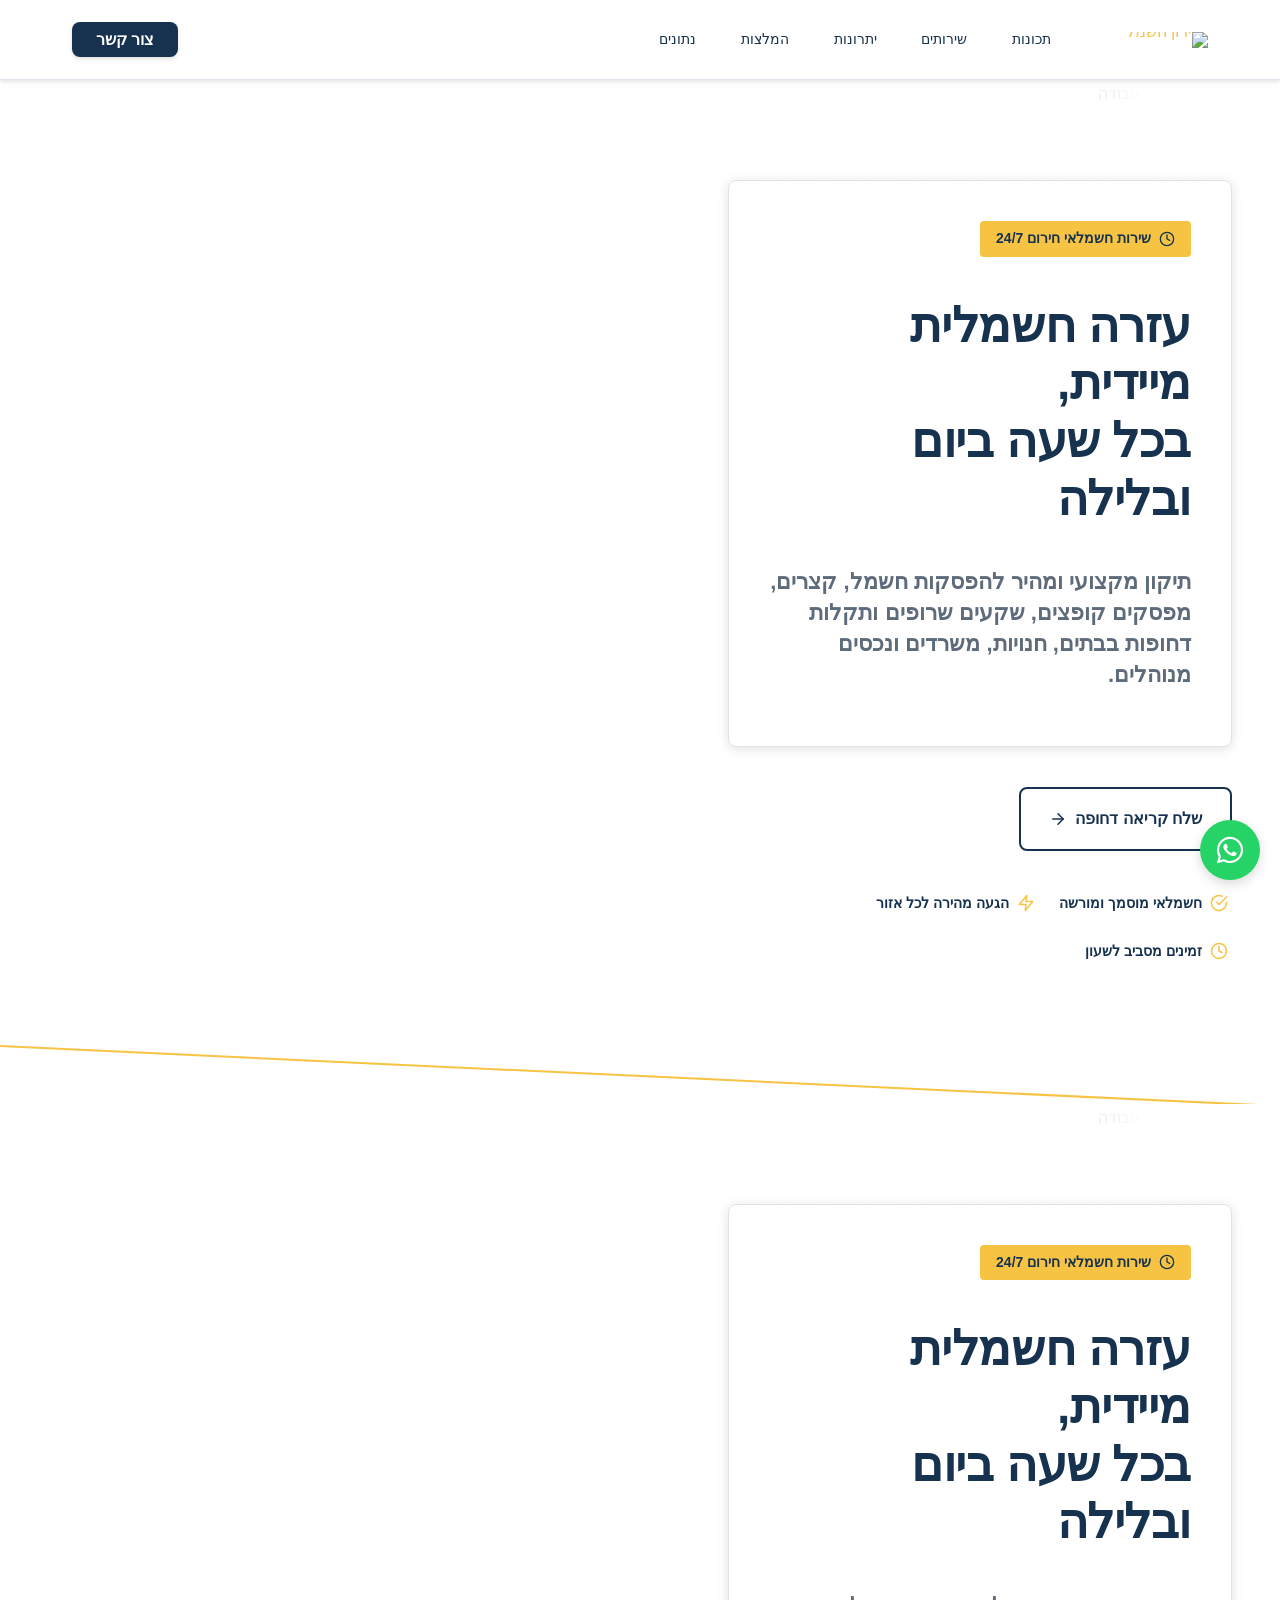
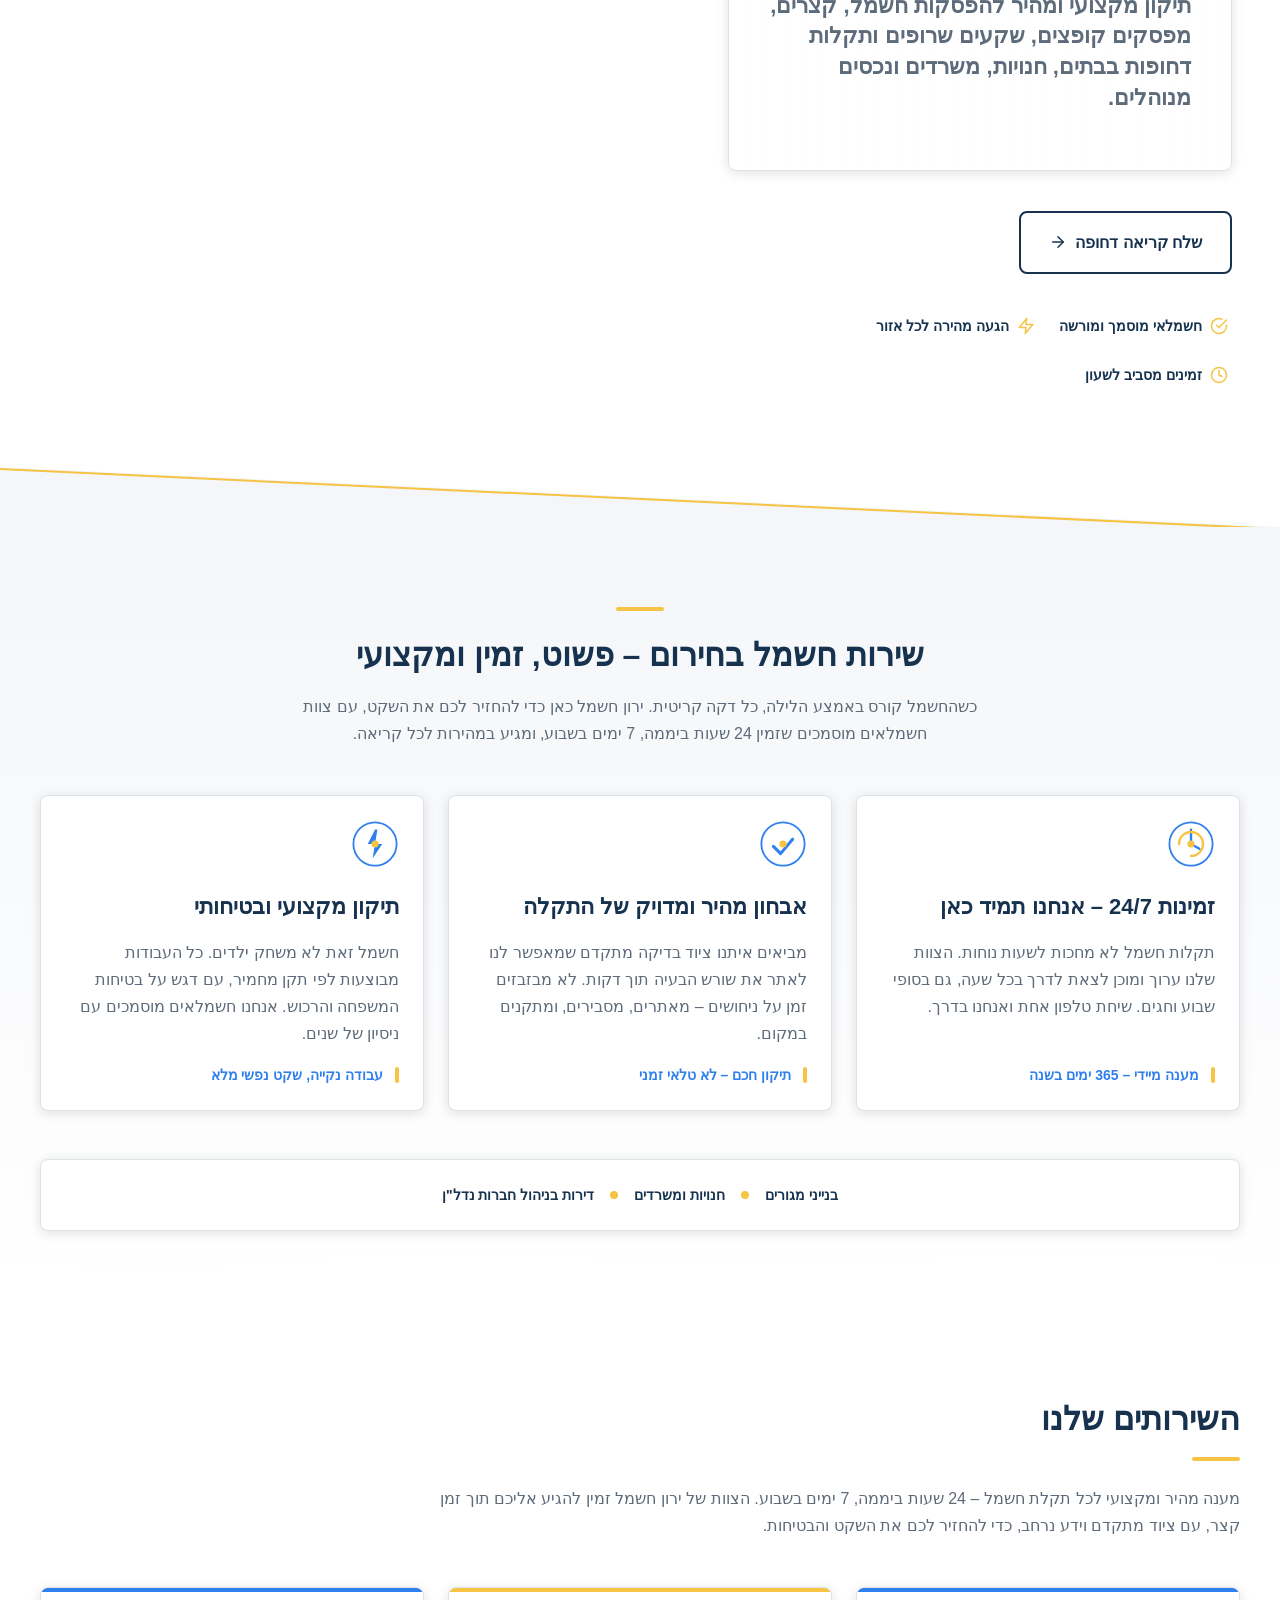
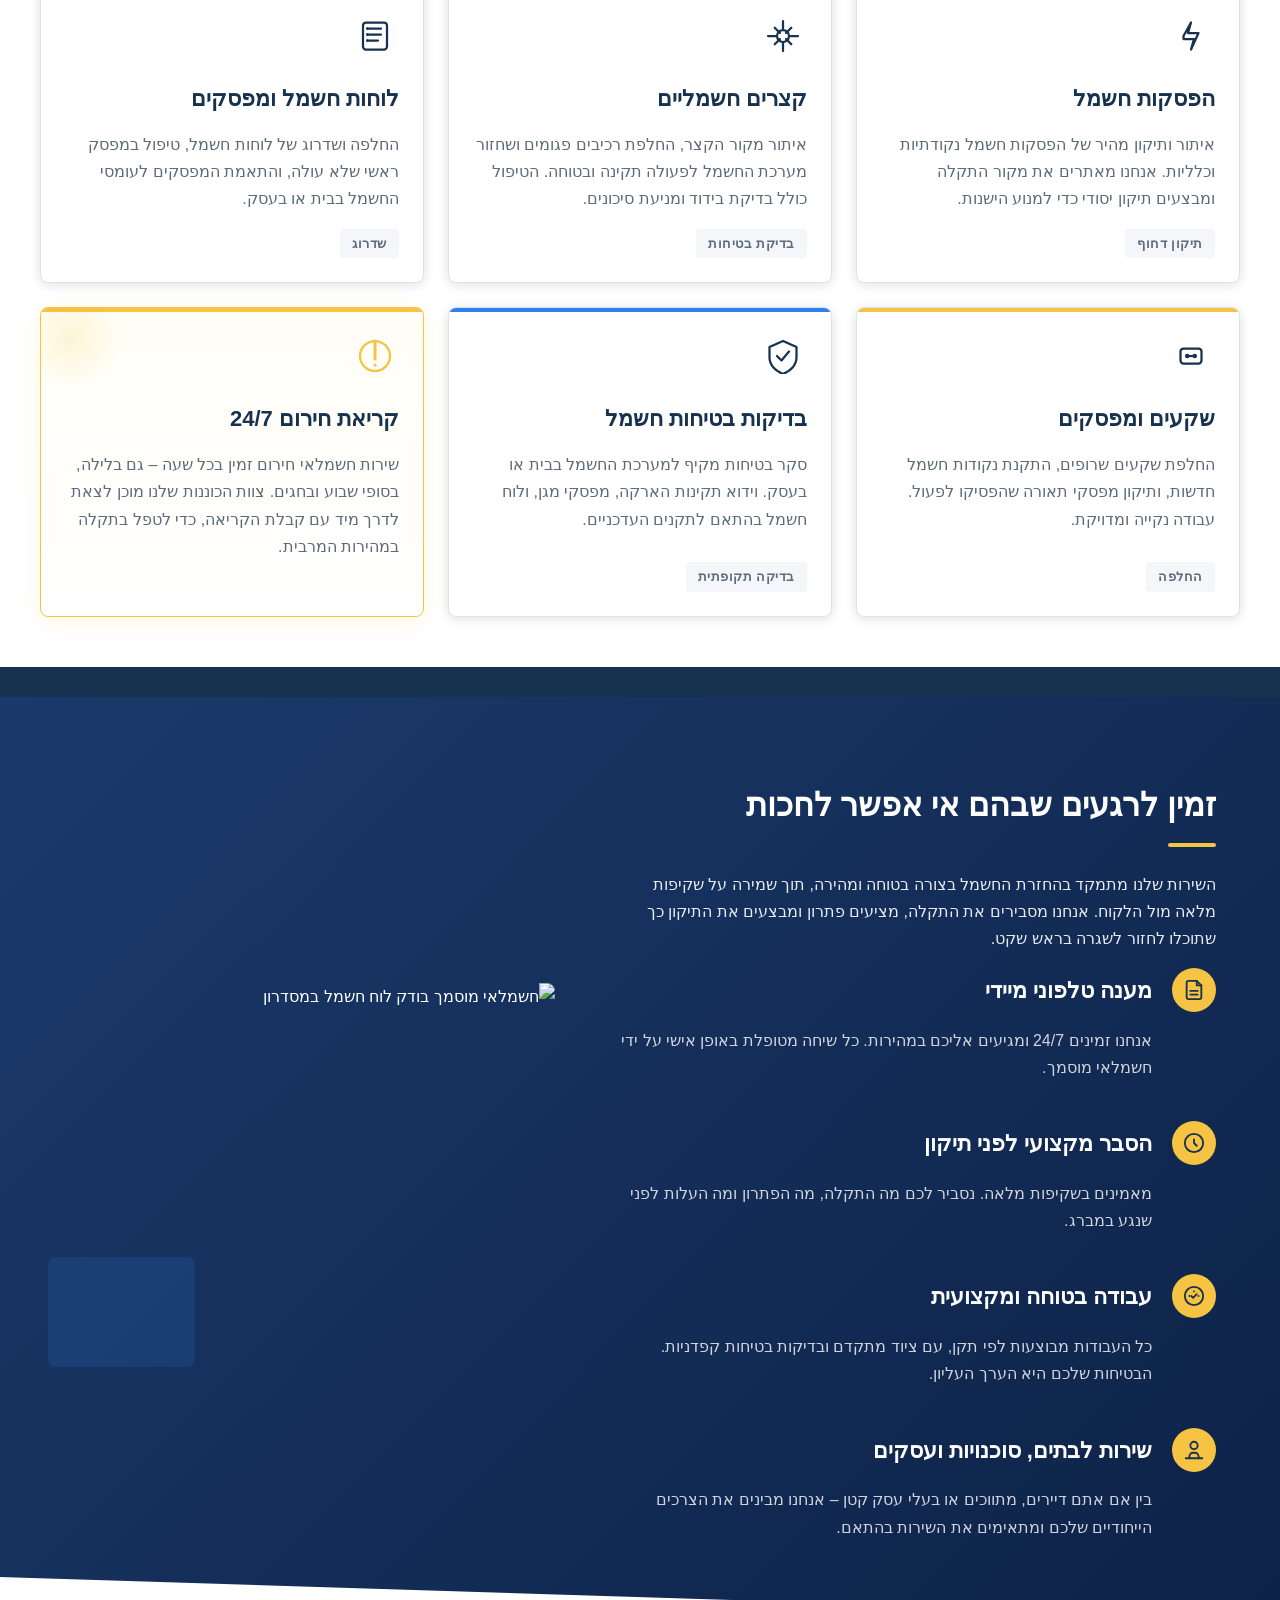
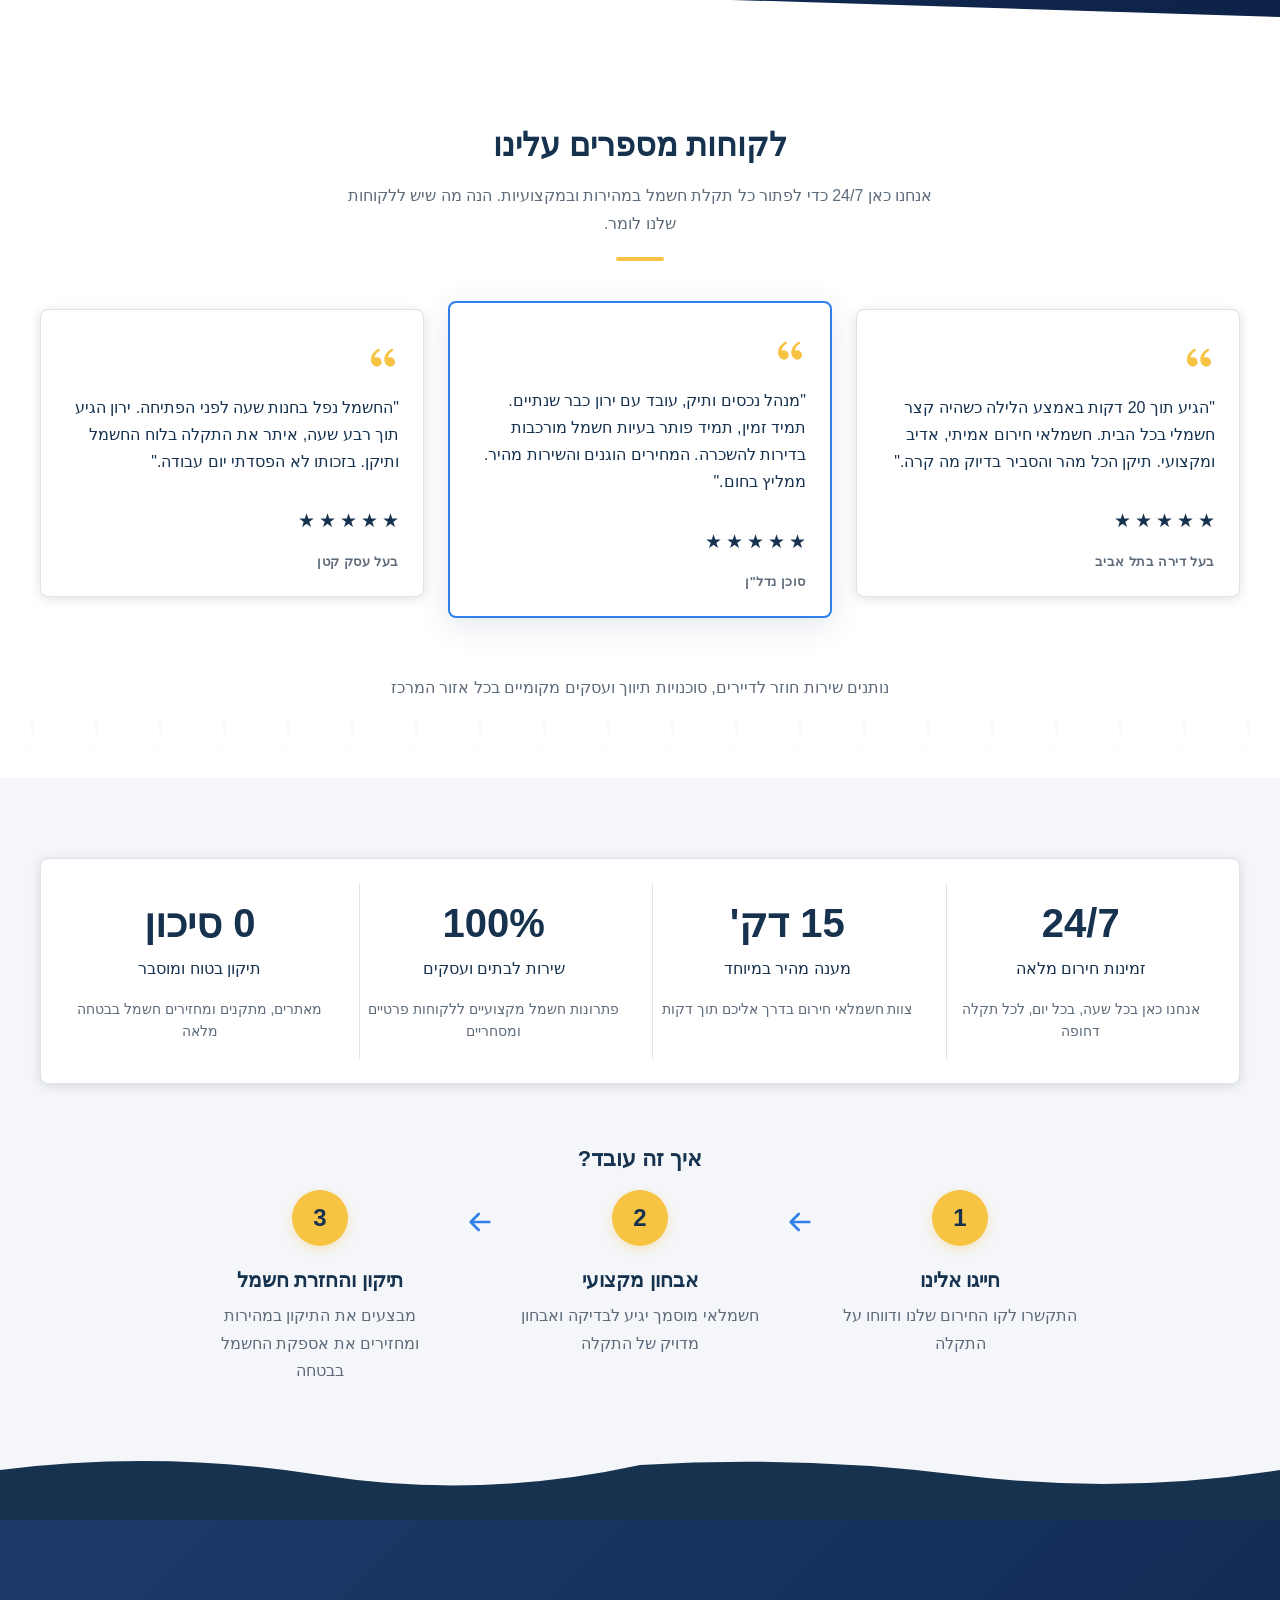
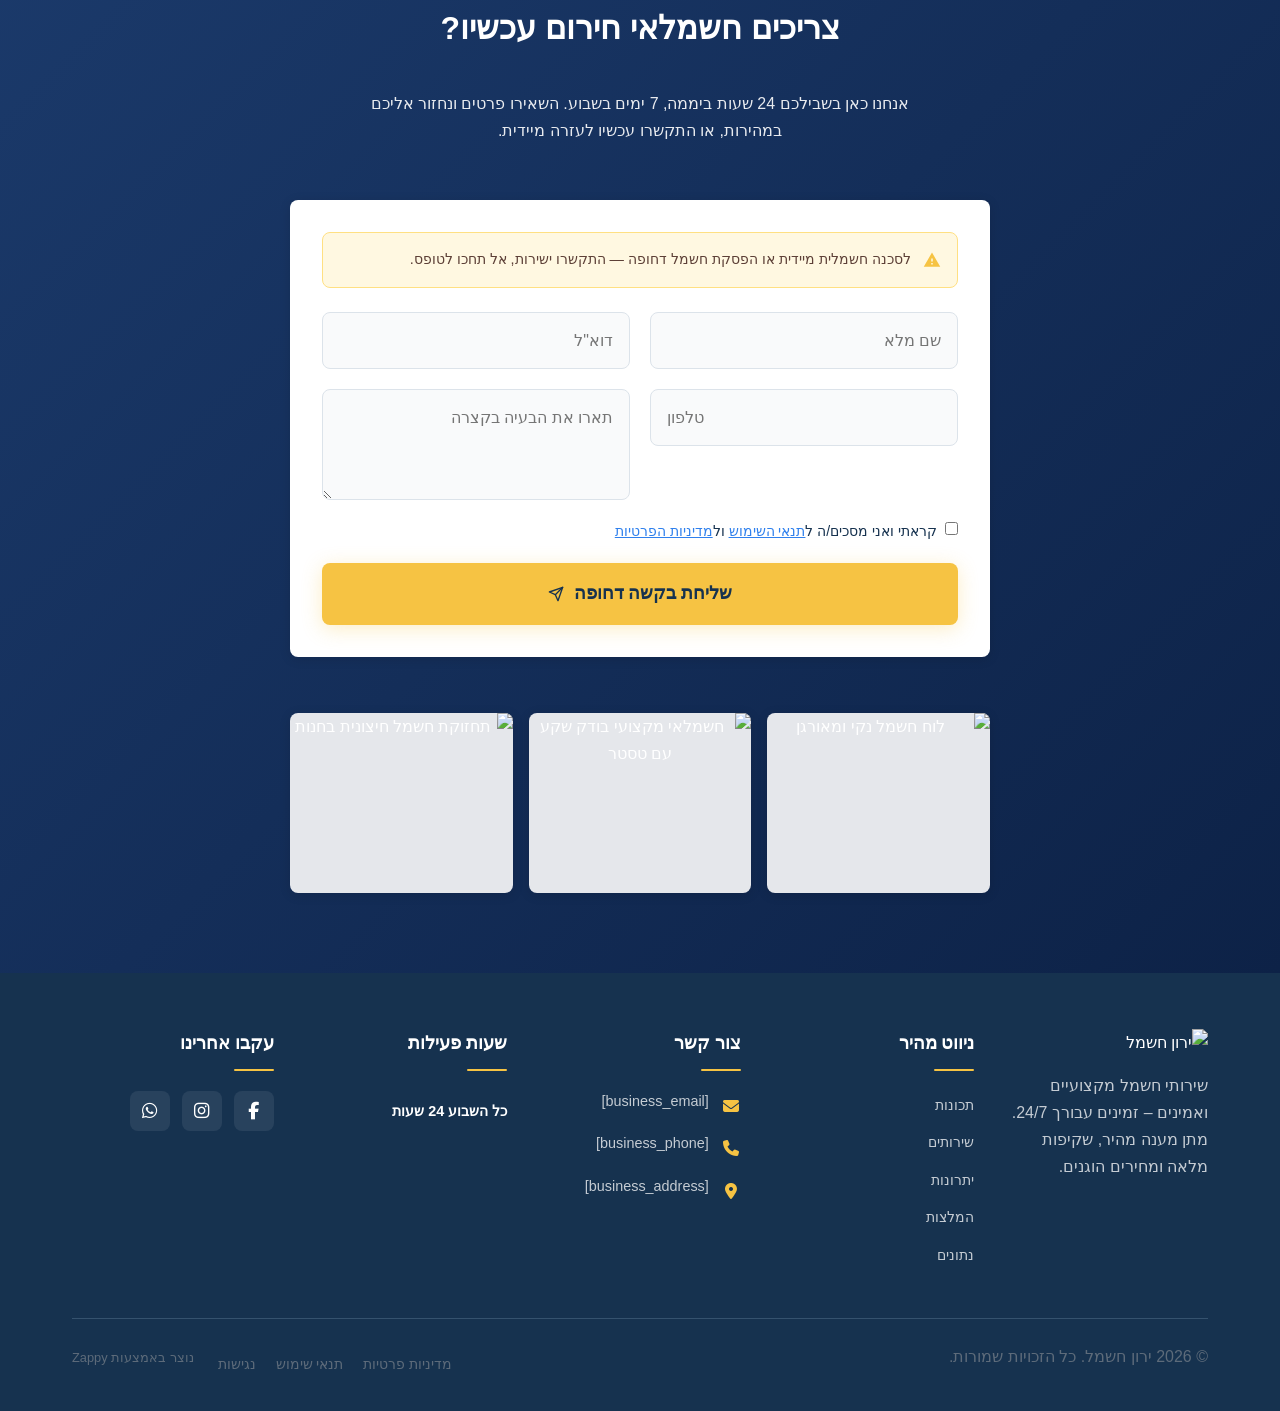
==== commit ddacbe28: "Background sync: Progressive GitHub Sync" ====
--- a/public/index.html
+++ b/public/index.html
@@ -1 +1 @@
-<!doctype html><html dir="rtl" lang="he"><head><meta charset="UTF-8"><meta content="width=device-width,initial-scale=1" name="viewport"><meta content="index, follow" name="robots"><title>חשמלאי חירום זמין עכשיו — ירון חשמל</title><meta content="תקוע בלי חשמל? ירון חשמל מעניק שירות חשמלאי חירום 24 שעות ביממה, 7 ימים בשבוע. מענה מיידי, אמינות ללא פשרות והגעה מהירה לכל אזור. אל תישארו בחושך — חייגו עכשיו!" name="description"><meta content="חשמלאי חירום, חשמלאי 24 שעות, חשמלאי דחוף, אין חשמל בבית, חשמלאי עכשיו" name="keywords"><link href="/assets/favicon.ico" rel="icon" type="image/x-icon"><link href="/assets/favicon-16x16.png" rel="icon" type="image/png" sizes="16x16"><link href="/assets/favicon-32x32.png" rel="icon" type="image/png" sizes="32x32"><link href="/assets/favicon-48x48.png" rel="icon" type="image/png" sizes="48x48"><link href="/assets/favicon-192x192.png" rel="icon" type="image/png" sizes="192x192"><link href="/assets/favicon-512x512.png" rel="icon" type="image/png" sizes="512x512"><link href="/assets/apple-touch-icon.png" rel="apple-touch-icon"><script>!function(){"use strict";var t="525a11b5-ab86-4561-b315-037ea3725234",e="https://api.zappy5.com/api/analytics/track",a=18e5,n=2592e6,o=!0,i=!0,r=!0;var s=function(){var e="zappy_visitor_"+t,a=null;try{if(a=localStorage.getItem(e)){var o=JSON.parse(a),i=Date.now();if(i-o.created<n)return o.lastSeen=i,localStorage.setItem(e,JSON.stringify(o)),o.id}}catch(t){console.warn("Zappy Analytics: LocalStorage not available")}var r="zv_"+Date.now()+"_"+Math.random().toString(36).substr(2,9);try{localStorage.setItem(e,JSON.stringify({id:r,created:Date.now(),lastSeen:Date.now()}))}catch(t){}return r}(),c=function(){var e="zappy_session_"+t,n=null;try{if(n=sessionStorage.getItem(e)){var o=JSON.parse(n),i=Date.now();if(i-o.timestamp<a)return o.timestamp=i,sessionStorage.setItem(e,JSON.stringify(o)),o.id}}catch(t){console.warn("Zappy Analytics: SessionStorage not available")}var r="zs_"+Date.now()+"_"+Math.random().toString(36).substr(2,9);try{sessionStorage.setItem(e,JSON.stringify({id:r,timestamp:Date.now()}))}catch(t){}return r}();function l(a,n){n=n||{};var o={website_id:t,event_type:a,page_path:window.location.pathname,referrer:document.referrer||"direct",visitor_id:s,session_id:c,metadata:n};if(navigator.sendBeacon){var i=new Blob([JSON.stringify(o)],{type:"application/json"});navigator.sendBeacon(e,i)}else fetch(e,{method:"POST",headers:{"Content-Type":"application/json"},body:JSON.stringify(o),keepalive:!0}).catch(function(t){console.warn("Zappy Analytics: Failed to track event",t)})}o&&l("pageview",{title:document.title,url:window.location.href}),i&&document.addEventListener("click",function(t){var e=t.target;if("BUTTON"===e.tagName||e.closest("button")){var a="BUTTON"===e.tagName?e:e.closest("button");l("click",{element:"button",text:a.textContent.trim().substring(0,100),id:a.id||null,class:a.className||null})}else if("A"===e.tagName||e.closest("a")){var n="A"===e.tagName?e:e.closest("a");l("navigation",{element:"link",text:n.textContent.trim().substring(0,100),href:n.href,external:n.hostname!==window.location.hostname})}},!0),r&&document.addEventListener("submit",function(t){var e=t.target;l("form_submit",{form_id:e.id||null,form_name:e.name||null,form_action:e.action||null,form_method:e.method||"GET"})},!0);var m=Date.now();window.addEventListener("beforeunload",function(){l("page_unload",{time_on_page:Math.floor((Date.now()-m)/1e3),page_path:window.location.pathname})}),window.zappyAnalytics={track:l,getVisitorId:function(){return s},getSessionId:function(){return c}}}()</script><meta content="חשמלאי חירום זמין עכשיו — ירון חשמל" property="og:title"><meta content="תקוע בלי חשמל? ירון חשמל מעניק שירות חשמלאי חירום 24 שעות ביממה, 7 ימים בשבוע. מענה מיידי, אמינות ללא פשרות והגעה מהירה לכל אזור. אל תישארו בחושך — חייגו עכשיו!" property="og:description"><meta content="summary_large_image" name="twitter:card"><meta content="חשמלאי חירום זמין עכשיו — ירון חשמל" name="twitter:title"><meta content="תקוע בלי חשמל? ירון חשמל מעניק שירות חשמלאי חירום 24 שעות ביממה, 7 ימים בשבוע. מענה מיידי, אמינות ללא פשרות והגעה מהירה לכל אזור. אל תישארו בחושך — חייגו עכשיו!" name="twitter:description"><meta content="website" property="og:type"><meta content="he_IL" property="og:locale"><link href="https://cdnjs.cloudflare.com/ajax/libs/font-awesome/6.4.0/css/all.min.css" rel="stylesheet"><style>.skip-link{position:absolute;top:0;left:0;transform:translateY(-200%);padding:12px 18px;background:var(--bg-dark,#1a1a1a);color:var(--text-light,#fff);font-weight:600;border-radius:0 0 8px 0;z-index:10000}.skip-link:focus{transform:none;outline:2px solid var(--ring,#fff);outline-offset:2px}:focus-visible{outline:2px solid var(--ring,currentColor);outline-offset:3px}</style><link href="/assets/favicon.ico" rel="icon" type="image/x-icon"><link href="/assets/favicon-16x16.png" rel="icon" type="image/png" sizes="16x16"><link href="/assets/favicon-32x32.png" rel="icon" type="image/png" sizes="32x32"><link href="/assets/favicon-48x48.png" rel="icon" type="image/png" sizes="48x48"><link href="/assets/favicon-192x192.png" rel="icon" type="image/png" sizes="192x192"><link href="/assets/favicon-512x512.png" rel="icon" type="image/png" sizes="512x512"><link href="/assets/apple-touch-icon.png" rel="apple-touch-icon"><link href="https://cdn.jsdelivr.net/npm/vanilla-cookieconsent@3/dist/cookieconsent.css" rel="stylesheet"><script src="https://cdn.jsdelivr.net/npm/vanilla-cookieconsent@3/dist/cookieconsent.umd.js"></script><script src="https://cdn.jsdelivr.net/gh/mickidum/acc_toolbar/acctoolbar/acctoolbar.min.js"></script><link href="/styles.css" rel="stylesheet"><script>window.ZAPPY_WEBSITE_ID="525a11b5-ab86-4561-b315-037ea3725234",window.ZAPPY_API_BASE="https://api.zappy5.com"</script><style id="zappy-dropdown-submenu-styles">#navMenu li:has(.sub-menu),.nav-menu li:has(.sub-menu),.navbar li:has(.sub-menu),nav li:has(.sub-menu){position:relative}#navMenu .sub-menu,.nav-menu .sub-menu,.navbar .sub-menu,nav .sub-menu{display:block!important;position:absolute!important;top:100%;left:0;min-width:220px;background:#fff;border-radius:8px;box-shadow:0 8px 25px rgba(0,0,0,.15);padding:8px 0;opacity:0;visibility:hidden;transform:translateY(10px);transition:all .3s ease;z-index:1000;list-style:none;pointer-events:none}#navMenu li:hover>.sub-menu,.nav-menu li:hover>.sub-menu,.navbar li:hover>.sub-menu,nav li:hover>.sub-menu{opacity:1!important;visibility:visible!important;transform:translateY(0)!important;pointer-events:auto!important}.sub-menu li{list-style:none;margin:0;padding:0}.sub-menu a{display:block!important;padding:10px 16px!important;color:var(--text-dark,#333)!important;font-weight:500;text-decoration:none;white-space:nowrap;transition:background-color .2s}.sub-menu .zappy-nav-child>a{padding-left:28px!important;font-size:.9em!important;opacity:.85!important}[dir=rtl] .sub-menu .zappy-nav-child>a,html[lang=ar] .sub-menu .zappy-nav-child>a,html[lang=he] .sub-menu .zappy-nav-child>a{padding-left:10px!important;padding-right:28px!important}.sub-menu .zappy-nav-parent>a{font-weight:600!important}.sub-menu a:hover{background-color:#f5f5f5}[dir=rtl] .nav-menu .sub-menu,[dir=rtl] .navbar .sub-menu,[dir=rtl] nav .sub-menu,html[lang=ar] .nav-menu .sub-menu,html[lang=ar] .navbar .sub-menu,html[lang=ar] nav .sub-menu,html[lang=he] .nav-menu .sub-menu,html[lang=he] .navbar .sub-menu,html[lang=he] nav .sub-menu{left:auto!important;right:0!important}.sub-menu:empty,.sub-menu:not(:has(li)):not(:has(> a)),.sub-menu:not(:has(li:not(.zappy-hidden-menu-item))):not(:has(> a)){display:none!important;opacity:0!important;visibility:hidden!important;pointer-events:none!important}li:has(.menu-group-title):hover>.sub-menu{opacity:1!important;visibility:visible!important;transform:translateY(0)!important;pointer-events:auto!important}#navMenu>li>.menu-group-title,.nav-menu>li>.menu-group-title{display:inline-block;padding:.5rem 1rem;cursor:default;user-select:none}@media (max-width:768px){#navMenu .sub-menu,.nav-menu .sub-menu,.navbar .sub-menu,nav .sub-menu{position:static!important;transform:none!important;box-shadow:none!important;background:0 0!important;max-height:0;overflow:hidden;opacity:0;visibility:hidden;transition:max-height .3s ease,opacity .3s ease;padding:0!important;border-radius:0!important}#navMenu .sub-menu.mobile-expanded,.nav-menu .sub-menu.mobile-expanded,.navbar .sub-menu.mobile-expanded{max-height:none!important;overflow-y:visible!important;opacity:1!important;visibility:visible!important;padding:8px 0 8px 16px!important}[dir=rtl] .sub-menu.mobile-expanded,html[lang=he] .sub-menu.mobile-expanded{padding:8px 16px 8px 0!important}#navMenu li:hover>.sub-menu,.nav-menu li:hover>.sub-menu,.navbar li:hover>.sub-menu,nav li:hover>.sub-menu{opacity:0;visibility:hidden;pointer-events:none}#navMenu li>.sub-menu.mobile-expanded,.nav-menu li>.sub-menu.mobile-expanded,.navbar li>.sub-menu.mobile-expanded,nav li>.sub-menu.mobile-expanded{opacity:1!important;visibility:visible!important;pointer-events:auto!important}#navMenu li:has(.sub-menu),.nav-menu li:has(.sub-menu),.navbar li:has(.sub-menu),nav li:has(.sub-menu){display:flex!important;flex-wrap:wrap!important;align-items:center!important;position:relative!important;min-height:44px!important}#navMenu li:has(.sub-menu)>a,.nav-menu li:has(.sub-menu)>a,.navbar li:has(.sub-menu)>a,nav li:has(.sub-menu)>a{flex:1!important;min-width:0!important}#navMenu li:has(.sub-menu)>.menu-group-title,.nav-menu li:has(.sub-menu)>.menu-group-title,.navbar li:has(.sub-menu)>.menu-group-title,nav li:has(.sub-menu)>.menu-group-title{flex:1!important;min-width:0!important;padding:0!important;line-height:inherit!important}#navMenu li:has(.sub-menu)>.sub-menu,.nav-menu li:has(.sub-menu)>.sub-menu,.navbar li:has(.sub-menu)>.sub-menu,nav li:has(.sub-menu)>.sub-menu{flex-basis:100%!important;width:100%!important}#navMenu li:has(.sub-menu)>a [class*=arrow],#navMenu li:has(.sub-menu)>a [class*=chevron],.nav-menu li:has(.sub-menu)>a .fa-angle-down,.nav-menu li:has(.sub-menu)>a .fa-chevron-down,.nav-menu li:has(.sub-menu)>a [class*=arrow],.nav-menu li:has(.sub-menu)>a [class*=chevron],nav li:has(.sub-menu)>a [class*=arrow],nav li:has(.sub-menu)>a [class*=chevron]{display:none!important;visibility:hidden!important}.mobile-submenu-toggle{display:flex!important;align-items:center!important;justify-content:center!important;width:44px!important;height:auto!important;background:0 0!important;border:none!important;cursor:pointer!important;color:var(--text-dark)!important;position:static!important;flex-shrink:0!important;align-self:stretch!important;z-index:2!important;padding:0!important;margin:0!important}.mobile-submenu-toggle::after{content:''!important;width:0!important;height:0!important;border-left:6px solid transparent!important;border-right:6px solid transparent!important;border-top:7px solid currentColor!important;transition:transform .3s ease!important}.mobile-submenu-toggle.expanded::after{transform:rotate(180deg)!important}.sub-menu a{padding:10px 0!important;display:block!important;color:var(--text-dark)!important;white-space:normal!important}.sub-menu .zappy-nav-child>a{padding-left:28px!important;font-size:.9em!important;opacity:.85!important}[dir=rtl] .sub-menu .zappy-nav-child>a,html[lang=ar] .sub-menu .zappy-nav-child>a,html[lang=he] .sub-menu .zappy-nav-child>a{padding-left:0!important;padding-right:28px!important}.sub-menu .zappy-nav-parent>a{font-weight:600!important}#navMenu.active,.nav-menu.active{max-width:100vw!important;overflow-x:hidden!important;box-sizing:border-box!important}.navbar .sub-menu li a,.zappy-products-dropdown .sub-menu a,nav.navbar .sub-menu li a{color:var(--text-dark)!important}}@media (min-width:769px){.mobile-submenu-toggle{display:none!important}}</style><style id="zappy-widget-visibility">html[dir=rtl] .whatsapp-float{right:20px!important;left:auto!important}html:not([dir]) .whatsapp-float,html[dir=ltr] .whatsapp-float{left:20px!important;right:auto!important}html[dir=rtl] #mic-access-tool-general-button,html[dir=rtl] #mic-init-access-tool #mic-access-tool-general-button,html[dir=rtl] #mic-init-access-tool .mic-access-tool-general-button,html[dir=rtl] ._access-icon,html[dir=rtl] .mic-access-tool-general-button{left:20px!important;right:auto!important}html:not([dir]) #mic-access-tool-general-button,html:not([dir]) #mic-init-access-tool #mic-access-tool-general-button,html:not([dir]) #mic-init-access-tool .mic-access-tool-general-button,html:not([dir]) ._access-icon,html:not([dir]) .mic-access-tool-general-button,html[dir=ltr] #mic-access-tool-general-button,html[dir=ltr] #mic-init-access-tool #mic-access-tool-general-button,html[dir=ltr] #mic-init-access-tool .mic-access-tool-general-button,html[dir=ltr] ._access-icon,html[dir=ltr] .mic-access-tool-general-button{right:20px!important;left:auto!important}@media (max-width:768px){.whatsapp-float{display:flex!important}}@media (min-width:769px){.whatsapp-float{display:flex!important}}@media (max-width:768px){#mic-access-tool-general-button,#mic-init-access-tool #mic-access-tool-general-button,#mic-init-access-tool .mic-access-tool-general-button,._access-icon,.mic-access-tool-general-button{display:flex!important;visibility:visible!important;opacity:1!important;pointer-events:auto!important}#mic-access-tool-box.opened-mic-access-tool,#mic-init-access-tool #mic-access-tool-box.opened-mic-access-tool,.mic-access-tool-box.opened-mic-access-tool{visibility:visible!important;opacity:1!important;pointer-events:auto!important}}@media (min-width:769px){#mic-access-tool-general-button,#mic-init-access-tool #mic-access-tool-general-button,#mic-init-access-tool .mic-access-tool-general-button,._access-icon,.mic-access-tool-general-button{display:flex!important;visibility:visible!important;opacity:1!important;pointer-events:auto!important}#mic-access-tool-box.opened-mic-access-tool,#mic-init-access-tool #mic-access-tool-box.opened-mic-access-tool,.mic-access-tool-box.opened-mic-access-tool{visibility:visible!important;opacity:1!important;pointer-events:auto!important}}</style></head><body><a href="#main" class="skip-link">דלג לתוכן הראשי</a><nav class="navbar" dir="rtl"><button class="mobile-toggle" aria-label="Menu" id="mobileToggle"><svg viewBox="0 0 24 24" fill="none" height="24" width="24" class="hamburger-icon"><path d="M3 12h18M3 6h18M3 18h18" stroke="currentColor" stroke-width="2" stroke-linecap="round"></path></svg> <svg viewBox="0 0 24 24" fill="none" height="24" width="24" class="close-icon" style="display:none"><path d="M18 6L6 18M6 6l12 12" stroke="currentColor" stroke-width="2" stroke-linecap="round"></path></svg></button> <button class="phone-header-btn" aria-label="Call" data-phone="[business_phone]"><svg viewBox="0 0 24 24" fill="currentColor" height="20" width="20"><path d="M22 16.92v3a2 2 0 0 1-2.18 2 19.79 19.79 0 0 1-8.63-3.07 19.5 19.5 0 0 1-6-6 19.79 19.79 0 0 1-3.07-8.67A2 2 0 0 1 4.11 2h3a2 2 0 0 1 2 1.72 12.84 12.84 0 0 0 .7 2.81 2 2 0 0 1-.45 2.11L8.09 9.91a16 16 0 0 0 6 6l1.27-1.27a2 2 0 0 1 2.11-.45 12.84 12.84 0 0 0 2.81.7A2 2 0 0 1 22 16.92z"></path></svg></button><div class="nav-container"><div class="nav-right-group"><div class="nav-brand"><a href="/" class="logo-link"><img alt="ירון חשמל" src="/assets/site-----image-1.webp" class="logo"></a></div><ul class="nav-menu" id="navMenu"><li><a href="#features">תכונות</a></li><li><a href="#services">שירותים</a></li><li><a href="#benefits">יתרונות</a></li><li><a href="#testimonials">המלצות</a></li><li><a href="#stats">נתונים</a></li><li class="mobile-contact-link nav-cta-mobile-item"><a href="#cta" class="nav-cta-btn">צור קשר</a></li></ul></div><div class="nav-cta-container"><a href="#cta" class="nav-cta-btn">צור קשר</a></div></div></nav><script>window.addEventListener("load",function(){const e=document.querySelector(".navbar, nav, header");if(!e)return void console.log("[Navbar] Navbar element not found");let t=document.getElementById("mobileToggle")||document.querySelector(".mobile-toggle")||document.querySelector(".hamburger")||document.querySelector(".hamburger-menu")||document.querySelector(".menu-toggle")||document.querySelector(".burger-menu")||document.querySelector('[aria-label="Menu"]')||document.querySelector('[aria-label="תפריט"]');const o=document.querySelector(".phone-header-btn"),n=window.getComputedStyle(e);let r=n.backgroundColor;if(console.log("[Navbar] Initial navbar background:",r),"transparent"===r||"rgba(0, 0, 0, 0)"===r||r.startsWith("rgba")&&r.includes(", 0)")){const e=n.backgroundImage;if(e&&"none"!==e)console.log("[Navbar] Navbar has background image/gradient, using dark text"),r="rgb(240, 240, 240)";else{const e=window.getComputedStyle(document.body).backgroundColor;console.log("[Navbar] Navbar transparent, using body background:",e),r=e}}const a=r.match(/\d+/g);if(a&&a.length>=3){const e=(.299*parseInt(a[0])+.587*parseInt(a[1])+.114*parseInt(a[2]))/255;console.log("[Navbar] Mobile button colors preserved from Claude CSS (luminance:",e.toFixed(2)+")");const n=document.createElement("style");n.id="zappy-mobile-nav-fix";document.documentElement.lang;document.documentElement.dir,n.textContent='\n        /* Hide mobile buttons on desktop, show only on mobile */\n        @media (min-width: 769px) {\n          .mobile-toggle,\n          .phone-header-btn {\n            display: none !important;\n          }\n        }\n        \n        /* Show and position mobile buttons correctly on mobile */\n        @media (max-width: 768px) {\n          .navbar,\n          nav.navbar {\n            min-height: 70px !important;\n          }\n\n          .mobile-toggle,\n          .phone-header-btn {\n            position: absolute !important;\n            top: 0 !important;\n            bottom: 0 !important;\n            margin-top: auto !important;\n            margin-bottom: auto !important;\n            transform: none !important;\n            z-index: 1001 !important;\n            display: flex !important;\n            align-items: center !important;\n            justify-content: center !important;\n            width: 36px !important;\n            height: 36px !important;\n            border-radius: 50% !important;\n            border: none !important;\n            cursor: pointer !important;\n            padding: 6px !important;\n            background: none !important;\n            color: var(--nav-text, var(--text-dark)) !important;\n            touch-action: manipulation !important;\n            -webkit-tap-highlight-color: transparent !important;\n          }\n\n          html[data-zappy-site-type="ecommerce"] .phone-header-btn,\n          body[data-zappy-site-type="ecommerce"] .phone-header-btn,\n          html[data-zappy-site-type="ecommerce"] header .phone-header-btn,\n          html[data-zappy-site-type="ecommerce"] nav .phone-header-btn {\n            display: none !important;\n            visibility: hidden !important;\n            width: 0 !important;\n            height: 0 !important;\n            min-width: 0 !important;\n            overflow: hidden !important;\n          }\n          \n          /* LTR positioning (default): hamburger LEFT, phone RIGHT */\n          html:not([dir="rtl"]):not([lang="he"]):not([lang="ar"]) .mobile-toggle,\n          html[dir="ltr"] .mobile-toggle {\n            left: 12px !important;\n            right: auto !important;\n          }\n          html:not([dir="rtl"]):not([lang="he"]):not([lang="ar"]) .phone-header-btn,\n          html[dir="ltr"] .phone-header-btn {\n            right: 12px !important;\n            left: auto !important;\n          }\n          \n          /* RTL positioning: hamburger RIGHT, phone LEFT */\n          html[dir="rtl"] .mobile-toggle,\n          html[lang="he"] .mobile-toggle,\n          html[lang="ar"] .mobile-toggle {\n            right: 12px !important;\n            left: auto !important;\n          }\n          html[dir="rtl"] .phone-header-btn,\n          html[lang="he"] .phone-header-btn,\n          html[lang="ar"] .phone-header-btn {\n            left: 12px !important;\n            right: auto !important;\n          }\n          \n          /* CRITICAL: Ensure nav-container has min-height on mobile */\n          /* All children are positioned absolutely/fixed on mobile, so height:auto collapses to 0 */\n          .nav-container {\n            min-height: 70px !important;\n            position: relative !important;\n          }\n          \n          /* Ensure SVG icons are properly sized and inherit color */\n          .mobile-toggle svg,\n          .phone-header-btn svg {\n            width: 24px !important;\n            height: 24px !important;\n            /* Don\'t force display - let JavaScript control hamburger/close toggle */\n          }\n          \n          /* Reset nav-cta-container on mobile - remove desktop box-shadow/padding */\n          /* that creates a visible ghost box when CTA button is hidden */\n          .nav-cta-container {\n            box-shadow: none !important;\n            padding: 0 !important;\n          }\n          \n          /* Hide nav-cta-container entirely on mobile when there\'s no lang-switcher */\n          /* (only the CTA button is inside, and it\'s hidden on mobile) */\n          .nav-cta-container:not(:has(.lang-switcher)) {\n            display: none !important;\n          }\n          \n          /* CRITICAL: Prevent hero image fade gradient from bleeding over headline text */\n          /* The .image-fade-gradient has bottom: -30px (extends below parent) */\n          /* On mobile stacked layout, this overlaps the h1 text below the image */\n          .hero-image-column {\n            overflow: hidden !important;\n          }\n          .image-fade-gradient {\n            bottom: 0 !important;\n          }\n          \n          /* Hide desktop language switcher on mobile - hamburger menu handles it */\n          /* High specificity to override stored CSS */\n          .lang-switcher,\n          .nav-cta-container .lang-switcher,\n          .nav-container .lang-switcher,\n          .navbar .lang-switcher,\n          .navbar .nav-cta-container .lang-switcher {\n            display: none !important;\n          }\n        }\n      ';const r=document.getElementById("zappy-mobile-nav-fix");r&&r.remove(),document.head.appendChild(n),console.log("[Navbar] Critical CSS injected for mobile nav positioning");const i=window.innerWidth<=768;if(t){const e=t.querySelector(".hamburger-icon"),o=t.querySelector(".close-icon");e&&(e.style.setProperty("width","24px","important"),e.style.setProperty("height","24px","important"),e.style.setProperty("display","block","important")),o&&(o.style.setProperty("width","24px","important"),o.style.setProperty("height","24px","important"),o.style.setProperty("display","none","important")),i?(t.style.setProperty("position","absolute","important"),t.style.setProperty("top","0","important"),t.style.setProperty("bottom","0","important"),t.style.setProperty("margin-top","auto","important"),t.style.setProperty("margin-bottom","auto","important"),t.style.setProperty("transform","none","important"),t.style.setProperty("z-index","1001","important"),t.style.removeProperty("left"),t.style.removeProperty("right"),console.log("[Navbar] Mobile toggle positioning applied (mobile viewport)")):(t.style.removeProperty("position"),t.style.removeProperty("top"),t.style.removeProperty("transform"),t.style.removeProperty("z-index"),t.style.removeProperty("left"),t.style.removeProperty("right"),console.log("[Navbar] Desktop viewport - cleared mobile toggle inline positioning"))}if(o){const e=o.querySelector("svg");e&&(e.style.width="24px",e.style.height="24px",e.setAttribute("width","24"),e.setAttribute("height","24")),i?(o.style.setProperty("position","absolute","important"),o.style.setProperty("top","0","important"),o.style.setProperty("bottom","0","important"),o.style.setProperty("margin-top","auto","important"),o.style.setProperty("margin-bottom","auto","important"),o.style.setProperty("transform","none","important"),o.style.setProperty("z-index","1001","important"),o.style.removeProperty("left"),o.style.removeProperty("right"),console.log("[Navbar] Phone button positioning applied (mobile viewport)")):(o.style.removeProperty("position"),o.style.removeProperty("top"),o.style.removeProperty("transform"),o.style.removeProperty("z-index"),o.style.removeProperty("left"),o.style.removeProperty("right"),console.log("[Navbar] Desktop viewport - cleared phone button inline positioning"))}}else console.log("[Navbar] Could not parse background color:",r);t=document.getElementById("mobileToggle")||document.querySelector(".mobile-toggle")||document.querySelector(".hamburger")||document.querySelector(".hamburger-menu")||document.querySelector(".menu-toggle")||document.querySelector(".burger-menu")||document.querySelector('[aria-label="Menu"]')||document.querySelector('[aria-label="תפריט"]');const i=document.getElementById("navMenu")||document.querySelector(".nav-menu")||document.querySelector(".nav-links")||document.querySelector("nav ul:not(.submenu)");if(!t||!i)return void console.log("[Navbar] Mobile toggle or menu not found:",{toggle:!!t,menu:!!i});i.id||(i.id="navMenu"),console.log("[Navbar] Initializing mobile menu...");const l=t.cloneNode(!0);t.parentNode.replaceChild(l,t);var s=0;function p(e){var t=Date.now();t-s<300||(s=t,function(e){e.preventDefault(),e.stopPropagation();const t=l.querySelector(".hamburger-icon"),o=l.querySelector(".close-icon");i.classList.contains("active")?(i.classList.remove("active"),t&&t.style.setProperty("display","block","important"),o&&o.style.setProperty("display","none","important"),document.body.style.overflow="",document.body.classList.remove("menu-open"),console.log("[Navbar] Menu closed")):(i.classList.add("active"),t&&t.style.setProperty("display","none","important"),o&&o.style.setProperty("display","block","important"),document.body.style.overflow="hidden",document.body.classList.add("menu-open"),console.log("[Navbar] Menu opened"))}(e))}l.addEventListener("click",p),l.addEventListener("touchend",p),document.addEventListener("keydown",function(e){if(("Escape"===e.key||"Esc"===e.key)&&i.classList.contains("active")){const e=l.querySelector(".hamburger-icon"),t=l.querySelector(".close-icon");i.classList.remove("active"),e&&e.style.setProperty("display","block","important"),t&&t.style.setProperty("display","none","important"),document.body.style.overflow="",document.body.classList.remove("menu-open"),console.log("[Navbar] Menu closed (Escape)")}}),i.querySelectorAll("a").forEach(function(e){e.addEventListener("click",function(){if("#"===this.getAttribute("href"))return;const e=l.querySelector(".hamburger-icon"),t=l.querySelector(".close-icon");i.classList.remove("active"),e&&e.style.setProperty("display","block","important"),t&&t.style.setProperty("display","none","important"),document.body.style.overflow="",document.body.classList.remove("menu-open"),console.log("[Navbar] Menu closed (link clicked)")})});var m=i.querySelectorAll(".dropdown-toggle");m.forEach(function(e){e.addEventListener("click",function(e){e.preventDefault(),e.stopPropagation();var t=this.closest(".nav-dropdown");t&&(t.parentNode.querySelectorAll(".nav-dropdown.open").forEach(function(e){e!==t&&e.classList.remove("open")}),t.classList.toggle("open"),console.log("[Navbar] Dropdown toggled:",t.classList.contains("open")?"open":"closed"))})}),document.addEventListener("click",function(e){e.target.closest(".nav-dropdown")||document.querySelectorAll(".nav-dropdown.open").forEach(function(e){e.classList.remove("open")})}),console.log("[Navbar] Dropdown handlers initialized for "+m.length+" dropdowns"),o&&o.addEventListener("click",function(){const e=document.querySelectorAll('a[href^="tel:"]'),t=e.length>0?e[0].getAttribute("href").replace("tel:",""):"[business_phone]";window.location.href="tel:"+t,console.log("[Navbar] Phone button clicked")}),console.log("[Navbar] Mobile menu initialized successfully")})</script><main id="main"><section class="index-hero-section" data-band-index="0" data-layout-spec="בית-hero" id="hero" aria-label="גיבור דף הבית" data-hero-treatment="fade-bleed" data-hero-type="fullscreen-scrim" data-zappy-bg-overlay-color="#000000" data-zappy-bg-overlay-opacity="0" role="banner" style="--hero-fade-color:var(--bg-light)"><div data-element-id="img-1783435741131-wky4yxtj4" data-element-type="image" data-zappy-wrapper-margins-applied="true" data-zappy-zoom-clip="true" data-zappy-zoom-wrapper="true" data-zappy-zoom-wrapper-width-mode="full" style="position:absolute !important;top:0px !important;left:0px !important;width:100% !important;height:100% !important;max-width:none !important;margin-left:0px !important;margin-right:0px !important;z-index:0 !important;overflow:hidden !important"><img alt="חשמלאי מקצועי בעבודה" src="/assets/site-index-hero-image-1.webp" data-context="Professional electrician in clean navy-blue uniform with yellow safety accents, working beside a modern residential electrical panel, holding tools, bright and realistic lighting, shot on a residential site with clean white walls, composition focused on the right side of the frame leaving the left side naturally emptier for text overlay" data-placeholder="index-hero-image-1" height="900" loading="eager" width="1400" class="hero-fade-img" data-element-id="img-1783435741131-wky4yxtj4" data-element-type="image" data-hero-background="true" data-hero-bg="true" data-zappy-hero-img-base-blend="normal" data-zappy-hero-img-base-opacity="1" data-zappy-object-position="0% 50%" data-zappy-zoom="1" fetchpriority="high" style="opacity:1;mix-blend-mode:normal;object-position:0% 50% !important;margin:0px !important;position:absolute !important;left:0% !important;top:0% !important;width:100% !important;height:100% !important;max-width:none !important;max-height:none !important;display:block !important;object-fit:cover !important"></div><div class="hero-fade-content"><div class="hero-text-group"><p class="zappy-editable"><span class="hero-badge"><svg viewBox="0 0 24 24" fill="none" data-element-type="icon" data-icon-type="svg" aria-hidden="true" height="16" stroke="currentColor" stroke-linecap="round" stroke-linejoin="round" stroke-width="2" width="16"><circle cx="12" cy="12" r="10"></circle><polyline points="12 6 12 12 16 14"></polyline></svg> שירות חשמלאי חירום 24/7</span></p><h1 class="hero-title">עזרה חשמלית מיידית,<br>בכל שעה ביום ובלילה</h1><h3 class="hero-subtitle">תיקון מקצועי ומהיר להפסקות חשמל, קצרים, מפסקים קופצים, שקעים שרופים ותקלות דחופות בבתים, חנויות, משרדים ונכסים מנוהלים.</h3></div><div class="hero-actions"><a href="#contact" class="btn-secondary-request" data-element-id="btn-1783435741127-ku5lztjkq" data-element-type="button" data-native-element="true">שלח קריאה דחופה <svg viewBox="0 0 24 24" fill="none" data-element-type="icon" data-icon-type="svg" aria-hidden="true" height="18" stroke="currentColor" stroke-linecap="round" stroke-linejoin="round" stroke-width="2" width="18"><line x1="5" x2="19" y1="12" y2="12"></line><polyline points="12 5 19 12 12 19"></polyline></svg></a></div><div class="hero-trust-row"><div class="trust-item"><svg viewBox="0 0 24 24" fill="none" data-element-type="icon" data-icon-type="svg" aria-hidden="true" height="18" stroke="currentColor" stroke-linecap="round" stroke-linejoin="round" stroke-width="2" width="18"><path d="M22 11.08V12a10 10 0 1 1-5.93-9.14"></path><polyline points="22 4 12 14.01 9 11.01"></polyline></svg> <span>חשמלאי מוסמך ומורשה</span></div><div class="trust-item"><svg viewBox="0 0 24 24" fill="none" data-element-type="icon" data-icon-type="svg" aria-hidden="true" height="18" stroke="currentColor" stroke-linecap="round" stroke-linejoin="round" stroke-width="2" width="18"><polygon points="13 2 3 14 12 14 11 22 21 10 12 10 13 2"></polygon></svg> <span>הגעה מהירה לכל אזור</span></div><div class="trust-item"><svg viewBox="0 0 24 24" fill="none" data-element-type="icon" data-icon-type="svg" aria-hidden="true" height="18" stroke="currentColor" stroke-linecap="round" stroke-linejoin="round" stroke-width="2" width="18"><circle cx="12" cy="12" r="10"></circle><polyline points="12 6 12 12 16 14"></polyline></svg> <span>זמינים מסביב לשעון</span></div></div></div><div class="index-hero-divider-wrapper"><svg viewBox="0 0 1200 80" xmlns="http://www.w3.org/2000/svg" aria-hidden="true" data-no-icon-edit="true" preserveAspectRatio="none"><defs><clipPath id="hero-diagonal"><polygon points="0,0 1200,0 1200,80 0,80"></polygon></clipPath></defs><path d="M0,80 L0,20 L1200,80 L1200,80 Z" fill="#F4F6F9"></path><path d="M0,22 L1200,82" stroke="var(--accent)" stroke-width="2" fill="#F4F6F9" vector-effect="non-scaling-stroke"></path></svg></div></section><section class="index-features-section" data-band-index="1" data-layout-spec="בית-features" id="features"><div class="index-features-section__container"><div class="index-features-section__intro"><div class="index-features-section__accent-bar" aria-hidden="true"></div><h2 class="index-features-section__title">שירות חשמל בחירום – פשוט, זמין ומקצועי</h2><p class="index-features-section__subtitle">כשהחשמל קורס באמצע הלילה, כל דקה קריטית. ירון חשמל כאן כדי להחזיר לכם את השקט, עם צוות חשמלאים מוסמכים שזמין 24 שעות ביממה, 7 ימים בשבוע, ומגיע במהירות לכל קריאה.</p></div><div class="index-features-section__grid"><article class="index-features-section__card"><div class="index-features-section__card-icon"><svg viewBox="0 0 40 40" fill="none" data-element-type="icon" data-icon-type="svg" xmlns="http://www.w3.org/2000/svg"><circle cx="20" cy="20" r="18" fill="none" stroke="#2F80ED" stroke-width="1.5"></circle><path d="M20 8V20L27 24" stroke="#2F80ED" stroke-width="2" stroke-linecap="round" stroke-linejoin="round"></path><path d="M10 20C10 14.48 14.48 10 20 10C25.52 10 30 14.48 30 20C30 25.52 25.52 30 20 30" stroke="#F6C343" stroke-width="2" stroke-linecap="round"></path><circle cx="20" cy="20" r="3" fill="#F6C343"></circle></svg></div><h3 class="index-features-section__card-title">זמינות 24/7 – אנחנו תמיד כאן</h3><p class="index-features-section__card-text">תקלות חשמל לא מחכות לשעות נוחות. הצוות שלנו ערוך ומוכן לצאת לדרך בכל שעה, גם בסופי שבוע וחגים. שיחת טלפון אחת ואנחנו בדרך.</p><span class="index-features-section__card-highlight">מענה מיידי – 365 ימים בשנה</span></article><article class="index-features-section__card"><div class="index-features-section__card-icon"><svg viewBox="0 0 40 40" fill="none" data-element-type="icon" data-icon-type="svg" xmlns="http://www.w3.org/2000/svg"><circle cx="20" cy="20" r="18" fill="none" stroke="#2F80ED" stroke-width="1.5"></circle><path d="M12 22L18 28L28 16" stroke="#2F80ED" stroke-width="2.5" stroke-linecap="round" stroke-linejoin="round"></path><circle cx="20" cy="20" r="3" fill="#F6C343"></circle></svg></div><h3 class="index-features-section__card-title">אבחון מהיר ומדויק של התקלה</h3><p class="index-features-section__card-text">מביאים איתנו ציוד בדיקה מתקדם שמאפשר לנו לאתר את שורש הבעיה תוך דקות. לא מבזבזים זמן על ניחושים – מאתרים, מסבירים, ומתקנים במקום.</p><span class="index-features-section__card-highlight">תיקון חכם – לא טלאי זמני</span></article><article class="index-features-section__card"><div class="index-features-section__card-icon"><svg viewBox="0 0 40 40" fill="none" data-element-type="icon" data-icon-type="svg" xmlns="http://www.w3.org/2000/svg"><circle cx="20" cy="20" r="18" fill="none" stroke="#2F80ED" stroke-width="1.5"></circle><path d="M20 8L14 20H20L18 32L26 20H20L22 8H20Z" fill="#2F80ED"></path><circle cx="20" cy="20" r="3" fill="#F6C343"></circle></svg></div><h3 class="index-features-section__card-title">תיקון מקצועי ובטיחותי</h3><p class="index-features-section__card-text">חשמל זאת לא משחק ילדים. כל העבודות מבוצעות לפי תקן מחמיר, עם דגש על בטיחות המשפחה והרכוש. אנחנו חשמלאים מוסמכים עם ניסיון של שנים.</p><span class="index-features-section__card-highlight">עבודה נקייה, שקט נפשי מלא</span></article></div><div class="index-features-section__availability-strip"><div class="index-features-section__availability-item"><span class="index-features-section__availability-text">בנייני מגורים</span></div><div class="index-features-section__availability-dot" aria-hidden="true"></div><div class="index-features-section__availability-item"><span class="index-features-section__availability-text">חנויות ומשרדים</span></div><div class="index-features-section__availability-dot" aria-hidden="true"></div><div class="index-features-section__availability-item"><span class="index-features-section__availability-text">דירות בניהול חברות נדל"ן</span></div></div></div><div class="index-features-section__divider-wrapper" aria-hidden="true"><svg viewBox="0 0 1200 80" xmlns="http://www.w3.org/2000/svg" aria-hidden="true" data-no-icon-edit="true" preserveAspectRatio="none"><path d="M0,80 L0,30 Q150,45 300,28 T600,32 Q750,38 900,25 T1200,35 L1200,80 Z" fill="var(--bg-light)"></path></svg></div></section><section class="index-services-section" data-band-index="2" data-layout-spec="בית-services" id="services" dir="rtl"><div class="index-services-section-container"><div class="index-services-intro"><h2 class="index-services-intro-heading">השירותים שלנו</h2><div class="index-services-intro-underline" aria-hidden="true"></div><p class="index-services-intro-text">מענה מהיר ומקצועי לכל תקלת חשמל – 24 שעות ביממה, 7 ימים בשבוע. הצוות של ירון חשמל זמין להגיע אליכם תוך זמן קצר, עם ציוד מתקדם וידע נרחב, כדי להחזיר לכם את השקט והבטיחות.</p></div><div class="index-services-grid"><div class="index-services-card index-services-card--accent-blue"><div class="index-services-card-icon-wrapper"><svg viewBox="0 0 48 48" fill="none" data-element-type="icon" data-icon-type="svg" xmlns="http://www.w3.org/2000/svg" class="index-services-card-icon"><path d="M14 24L24 6L20 20H34L24 42L28 28H14Z" stroke="currentColor" stroke-width="3" stroke-linejoin="round"></path></svg></div><h3 class="index-services-card-title">הפסקות חשמל</h3><p class="index-services-card-text">איתור ותיקון מהיר של הפסקות חשמל נקודתיות וכלליות. אנחנו מאתרים את מקור התקלה ומבצעים תיקון יסודי כדי למנוע הישנות.</p><span class="index-services-card-badge">תיקון דחוף</span></div><div class="index-services-card index-services-card--accent-yellow"><div class="index-services-card-icon-wrapper"><svg viewBox="0 0 48 48" fill="none" data-element-type="icon" data-icon-type="svg" xmlns="http://www.w3.org/2000/svg" class="index-services-card-icon"><path d="M24 4V14M24 34V44M4 24H14M34 24H44M12.93 12.93L20 20M28 28L35.07 35.07M35.07 12.93L28 20M20 28L12.93 35.07" stroke="currentColor" stroke-width="3" stroke-linecap="round"></path><circle cx="24" cy="24" r="8" stroke="currentColor" stroke-width="3"></circle></svg></div><h3 class="index-services-card-title">קצרים חשמליים</h3><p class="index-services-card-text">איתור מקור הקצר, החלפת רכיבים פגומים ושחזור מערכת החשמל לפעולה תקינה ובטוחה. הטיפול כולל בדיקת בידוד ומניעת סיכונים.</p><span class="index-services-card-badge">בדיקת בטיחות</span></div><div class="index-services-card index-services-card--accent-blue"><div class="index-services-card-icon-wrapper"><svg viewBox="0 0 48 48" fill="none" data-element-type="icon" data-icon-type="svg" xmlns="http://www.w3.org/2000/svg" class="index-services-card-icon"><rect height="36" width="32" x="8" y="6" rx="4" stroke="currentColor" stroke-width="3"></rect><line x1="16" x2="32" y1="14" y2="14" stroke="currentColor" stroke-linecap="round" stroke-width="3"></line><line x1="16" x2="32" y1="22" y2="22" stroke="currentColor" stroke-linecap="round" stroke-width="3"></line><line x1="16" x2="28" y1="30" y2="30" stroke="currentColor" stroke-linecap="round" stroke-width="3"></line><circle cx="14" cy="14" r="2" fill="currentColor"></circle><circle cx="14" cy="22" r="2" fill="currentColor"></circle><circle cx="14" cy="30" r="2" fill="currentColor"></circle></svg></div><h3 class="index-services-card-title">לוחות חשמל ומפסקים</h3><p class="index-services-card-text">החלפה ושדרוג של לוחות חשמל, טיפול במפסק ראשי שלא עולה, והתאמת המפסקים לעומסי החשמל בבית או בעסק.</p><span class="index-services-card-badge">שדרוג</span></div><div class="index-services-card index-services-card--accent-yellow"><div class="index-services-card-icon-wrapper"><svg viewBox="0 0 48 48" fill="none" data-element-type="icon" data-icon-type="svg" xmlns="http://www.w3.org/2000/svg" class="index-services-card-icon"><rect height="20" width="28" x="10" y="14" rx="4" stroke="currentColor" stroke-width="3"></rect><circle cx="19" cy="24" r="3" fill="currentColor"></circle><circle cx="29" cy="24" r="3" fill="currentColor"></circle><path d="M19 24H29" stroke="currentColor" stroke-width="3"></path></svg></div><h3 class="index-services-card-title">שקעים ומפסקים</h3><p class="index-services-card-text">החלפת שקעים שרופים, התקנת נקודות חשמל חדשות, ותיקון מפסקי תאורה שהפסיקו לפעול. עבודה נקייה ומדויקת.</p><span class="index-services-card-badge">החלפה</span></div><div class="index-services-card index-services-card--accent-blue"><div class="index-services-card-icon-wrapper"><svg viewBox="0 0 48 48" fill="none" data-element-type="icon" data-icon-type="svg" xmlns="http://www.w3.org/2000/svg" class="index-services-card-icon"><path d="M24 4L6 12V26C6 36 14 44 24 48C34 44 42 36 42 26V12L24 4Z" stroke="currentColor" stroke-width="3" stroke-linejoin="round"></path><path d="M16 24L22 30L32 18" stroke="currentColor" stroke-width="3" stroke-linecap="round" stroke-linejoin="round"></path></svg></div><h3 class="index-services-card-title">בדיקות בטיחות חשמל</h3><p class="index-services-card-text">סקר בטיחות מקיף למערכת החשמל בבית או בעסק. וידוא תקינות הארקה, מפסקי מגן, ולוח חשמל בהתאם לתקנים העדכניים.</p><span class="index-services-card-badge">בדיקה תקופתית</span></div><div class="index-services-card index-services-card--highlighted"><div class="index-services-card-accent-glow" aria-hidden="true"></div><div class="index-services-card-icon-wrapper index-services-card-icon-wrapper--emergency"><svg viewBox="0 0 48 48" fill="none" data-element-type="icon" data-icon-type="svg" xmlns="http://www.w3.org/2000/svg" class="index-services-card-icon"><path d="M24 4V28M24 36V36.02" stroke="currentColor" stroke-width="4" stroke-linecap="round"></path><circle cx="24" cy="24" r="20" stroke="currentColor" stroke-width="3"></circle></svg></div><h3 class="index-services-card-title">קריאת חירום 24/7</h3><p class="index-services-card-text">שירות חשמלאי חירום זמין בכל שעה – גם בלילה, בסופי שבוע ובחגים. צוות הכוננות שלנו מוכן לצאת לדרך מיד עם קבלת הקריאה, כדי לטפל בתקלה במהירות המרבית.</p><div class="index-services-card-cta-wrapper"></div></div></div></div><div class="index-services-divider-wrapper" aria-hidden="true"><svg viewBox="0 0 1200 80" xmlns="http://www.w3.org/2000/svg" aria-hidden="true" data-no-icon-edit="true" preserveAspectRatio="none"><path d="M0,80 L0,50 L1200,50 L1200,80 Z" fill="var(--bg-dark)"></path><path d="M0,80 L0,60 L1200,60 L1200,80 Z" fill="var(--bg-dark)"></path></svg></div></section><section class="index-benefits-section" data-band-index="3" data-layout-spec="בית-benefits" id="benefits" data-bg="dark" data-section-type="benefits"><div class="index-benefits-section__container"><div class="index-benefits-section__content"><div class="index-benefits-section__heading-group"><h2 class="index-benefits-section__title">זמין לרגעים שבהם אי אפשר לחכות</h2><div class="index-benefits-section__accent-line" aria-hidden="true"></div></div><p class="index-benefits-section__description">השירות שלנו מתמקד בהחזרת החשמל בצורה בטוחה ומהירה, תוך שמירה על שקיפות מלאה מול הלקוח. אנחנו מסבירים את התקלה, מציעים פתרון ומבצעים את התיקון כך שתוכלו לחזור לשגרה בראש שקט.</p><ul class="index-benefits-section__benefits-list"><li class="index-benefits-section__benefit-item zappy-grid-item-nested-grid" data-grid-item-index="0"><div class="index-benefits-section__benefit-icon"><svg viewBox="0 0 24 24" fill="none" data-element-type="icon" data-icon-type="svg" xmlns="http://www.w3.org/2000/svg" aria-hidden="true"><path d="M15 2H6C4.9 2 4 2.9 4 4V20C4 21.1 4.9 22 6 22H18C19.1 22 20 21.1 20 20V7L15 2Z" stroke="currentColor" stroke-width="2" stroke-linecap="round" stroke-linejoin="round"></path><path d="M15 2V7H20" stroke="currentColor" stroke-width="2" stroke-linecap="round" stroke-linejoin="round"></path><path d="M8 13H16" stroke="currentColor" stroke-width="2" stroke-linecap="round"></path><path d="M8 17H16" stroke="currentColor" stroke-width="2" stroke-linecap="round"></path></svg></div><div class="index-benefits-section__benefit-text"><h3 class="index-benefits-section__benefit-title">מענה טלפוני מיידי</h3><p class="index-benefits-section__benefit-desc">אנחנו זמינים 24/7 ומגיעים אליכם במהירות. כל שיחה מטופלת באופן אישי על ידי חשמלאי מוסמך.</p></div></li><li class="index-benefits-section__benefit-item zappy-grid-item-nested-grid" data-grid-item-index="1"><div class="index-benefits-section__benefit-icon"><svg viewBox="0 0 24 24" fill="none" data-element-type="icon" data-icon-type="svg" xmlns="http://www.w3.org/2000/svg" aria-hidden="true"><path d="M12 22C17.5228 22 22 17.5228 22 12C22 6.47715 17.5228 2 12 2C6.47715 2 2 6.47715 2 12C2 17.5228 6.47715 22 12 22Z" stroke="currentColor" stroke-width="2"></path><path d="M12 8V12L15 15" stroke="currentColor" stroke-width="2" stroke-linecap="round" stroke-linejoin="round"></path></svg></div><div class="index-benefits-section__benefit-text"><h3 class="index-benefits-section__benefit-title">הסבר מקצועי לפני תיקון</h3><p class="index-benefits-section__benefit-desc">מאמינים בשקיפות מלאה. נסביר לכם מה התקלה, מה הפתרון ומה העלות לפני שנגע במברג.</p></div></li><li class="index-benefits-section__benefit-item zappy-grid-item-nested-grid" data-grid-item-index="2"><div class="index-benefits-section__benefit-icon"><svg viewBox="0 0 24 24" fill="none" data-element-type="icon" data-icon-type="svg" xmlns="http://www.w3.org/2000/svg" aria-hidden="true"><path d="M9 12L11 14L15 10" stroke="currentColor" stroke-width="2" stroke-linecap="round" stroke-linejoin="round"></path><path d="M12 22C17.5228 22 22 17.5228 22 12C22 6.47715 17.5228 2 12 2C6.47715 2 2 6.47715 2 12C2 17.5228 6.47715 22 12 22Z" stroke="currentColor" stroke-width="2"></path><path d="M7 12H7.01" stroke="currentColor" stroke-width="2" stroke-linecap="round"></path><path d="M12 7H12.01" stroke="currentColor" stroke-width="2" stroke-linecap="round"></path><path d="M17 12H17.01" stroke="currentColor" stroke-width="2" stroke-linecap="round"></path></svg></div><div class="index-benefits-section__benefit-text"><h3 class="index-benefits-section__benefit-title">עבודה בטוחה ומקצועית</h3><p class="index-benefits-section__benefit-desc">כל העבודות מבוצעות לפי תקן, עם ציוד מתקדם ובדיקות בטיחות קפדניות. הבטיחות שלכם היא הערך העליון.</p></div></li><li class="index-benefits-section__benefit-item zappy-grid-item-nested-grid" data-grid-item-index="3"><div class="index-benefits-section__benefit-icon"><svg viewBox="0 0 24 24" fill="none" data-element-type="icon" data-icon-type="svg" xmlns="http://www.w3.org/2000/svg" aria-hidden="true"><path d="M17 21V19C17 16.7909 15.2091 15 13 15H11C8.79086 15 7 16.7909 7 19V21" stroke="currentColor" stroke-width="2" stroke-linecap="round" stroke-linejoin="round"></path><path d="M12 11C14.2091 11 16 9.20914 16 7C16 4.79086 14.2091 3 12 3C9.79086 3 8 4.79086 8 7C8 9.20914 9.79086 11 12 11Z" stroke="currentColor" stroke-width="2" stroke-linecap="round" stroke-linejoin="round"></path><path d="M3 21H21" stroke="currentColor" stroke-width="2" stroke-linecap="round"></path></svg></div><div class="index-benefits-section__benefit-text"><h3 class="index-benefits-section__benefit-title">שירות לבתים, סוכנויות ועסקים</h3><p class="index-benefits-section__benefit-desc">בין אם אתם דיירים, מתווכים או בעלי עסק קטן – אנחנו מבינים את הצרכים הייחודיים שלכם ומתאימים את השירות בהתאם.</p></div></li></ul></div><div class="index-benefits-section__imagery"><div class="index-benefits-section__image-wrapper"><img alt="חשמלאי מוסמך בודק לוח חשמל במסדרון" src="/assets/site-index-benefits-image-1.webp" data-context="A professional Israeli electrician in work uniform, testing an electrical panel in a well-lit apartment corridor or small business hallway. The electrician is focused, holding a multimeter, with a toolbox visible nearby. The environment feels clean, safe, and modern." data-placeholder="index-benefits-image-1" height="400" loading="lazy" width="600" class="index-benefits-section__image" data-element-id="img-1783435741132-nmz8rni8j" data-element-type="image" decoding="async"><div class="index-benefits-section__backplate" aria-hidden="true"></div></div></div></div><div class="index-benefits-section__divider-wrapper"><svg viewBox="0 0 1200 80" xmlns="http://www.w3.org/2000/svg" aria-hidden="true" data-no-icon-edit="true" preserveAspectRatio="none"><defs><linearGradient id="index-benefits-divider-grad" x1="0%" x2="100%" y1="0%" y2="0%"><stop offset="0%" stop-color="#F6C343"></stop><stop offset="100%" stop-color="#FFFFFF"></stop></linearGradient></defs><path d="M0,80 L0,20 L1200,60 L1200,80 Z" fill="var(--bg-light)"></path></svg></div></section><section class="index-testimonials-section" data-band-index="4" data-layout-spec="בית-testimonials" id="testimonials" dir="rtl"><div class="index-testimonials-section__container"><div class="index-testimonials-section__header"><h2>לקוחות מספרים עלינו</h2><p>אנחנו כאן 24/7 כדי לפתור כל תקלת חשמל במהירות ובמקצועיות. הנה מה שיש ללקוחות שלנו לומר.</p><div class="index-testimonials-section__heading-accent" aria-hidden="true"></div></div><div class="index-testimonials-section__cards-grid"><article class="index-testimonials-section__card"><div class="index-testimonials-section__card-quote-icon" aria-hidden="true"><svg viewBox="0 0 24 24" fill="currentColor" data-element-type="icon" data-icon-type="svg" xmlns="http://www.w3.org/2000/svg"><path d="M4.583 17.321C3.553 16.227 3 15 3 13.011c0-3.5 2.457-6.637 6.03-8.188l.893 1.378c-3.335 1.804-3.987 4.145-4.247 5.621.537-.278 1.24-.375 1.929-.311C9.591 11.69 11 13.166 11 15c0 1.933-1.567 3.5-3.5 3.5-1.137 0-2.146-.543-2.917-1.179zm10 0C13.553 16.227 13 15 13 13.011c0-3.5 2.457-6.637 6.03-8.188l.893 1.378c-3.335 1.804-3.987 4.145-4.247 5.621.537-.278 1.24-.375 1.929-.311C19.591 11.69 21 13.166 21 15c0 1.933-1.567 3.5-3.5 3.5-1.137 0-2.146-.543-2.917-1.179z"></path></svg></div><p class="index-testimonials-section__card-text">"הגיע תוך 20 דקות באמצע הלילה כשהיה קצר חשמלי בכל הבית. חשמלאי חירום אמיתי, אדיב ומקצועי. תיקן הכל מהר והסביר בדיוק מה קרה."</p><div class="index-testimonials-section__card-stars" aria-label="5 כוכבים"><span class="index-testimonials-section__star" aria-hidden="true">★</span> <span class="index-testimonials-section__star" aria-hidden="true">★</span> <span class="index-testimonials-section__star" aria-hidden="true">★</span> <span class="index-testimonials-section__star" aria-hidden="true">★</span> <span class="index-testimonials-section__star" aria-hidden="true">★</span></div><span class="index-testimonials-section__card-label">בעל דירה בתל אביב</span></article><article class="index-testimonials-section__card index-testimonials-section__card--elevated"><div class="index-testimonials-section__card-quote-icon" aria-hidden="true"><svg viewBox="0 0 24 24" fill="currentColor" data-element-type="icon" data-icon-type="svg" xmlns="http://www.w3.org/2000/svg"><path d="M4.583 17.321C3.553 16.227 3 15 3 13.011c0-3.5 2.457-6.637 6.03-8.188l.893 1.378c-3.335 1.804-3.987 4.145-4.247 5.621.537-.278 1.24-.375 1.929-.311C9.591 11.69 11 13.166 11 15c0 1.933-1.567 3.5-3.5 3.5-1.137 0-2.146-.543-2.917-1.179zm10 0C13.553 16.227 13 15 13 13.011c0-3.5 2.457-6.637 6.03-8.188l.893 1.378c-3.335 1.804-3.987 4.145-4.247 5.621.537-.278 1.24-.375 1.929-.311C19.591 11.69 21 13.166 21 15c0 1.933-1.567 3.5-3.5 3.5-1.137 0-2.146-.543-2.917-1.179z"></path></svg></div><p class="index-testimonials-section__card-text">"מנהל נכסים ותיק, עובד עם ירון כבר שנתיים. תמיד זמין, תמיד פותר בעיות חשמל מורכבות בדירות להשכרה. המחירים הוגנים והשירות מהיר. ממליץ בחום."</p><div class="index-testimonials-section__card-stars" aria-label="5 כוכבים"><span class="index-testimonials-section__star" aria-hidden="true">★</span> <span class="index-testimonials-section__star" aria-hidden="true">★</span> <span class="index-testimonials-section__star" aria-hidden="true">★</span> <span class="index-testimonials-section__star" aria-hidden="true">★</span> <span class="index-testimonials-section__star" aria-hidden="true">★</span></div><span class="index-testimonials-section__card-label">סוכן נדל"ן</span></article><article class="index-testimonials-section__card"><div class="index-testimonials-section__card-quote-icon" aria-hidden="true"><svg viewBox="0 0 24 24" fill="currentColor" data-element-type="icon" data-icon-type="svg" xmlns="http://www.w3.org/2000/svg"><path d="M4.583 17.321C3.553 16.227 3 15 3 13.011c0-3.5 2.457-6.637 6.03-8.188l.893 1.378c-3.335 1.804-3.987 4.145-4.247 5.621.537-.278 1.24-.375 1.929-.311C9.591 11.69 11 13.166 11 15c0 1.933-1.567 3.5-3.5 3.5-1.137 0-2.146-.543-2.917-1.179zm10 0C13.553 16.227 13 15 13 13.011c0-3.5 2.457-6.637 6.03-8.188l.893 1.378c-3.335 1.804-3.987 4.145-4.247 5.621.537-.278 1.24-.375 1.929-.311C19.591 11.69 21 13.166 21 15c0 1.933-1.567 3.5-3.5 3.5-1.137 0-2.146-.543-2.917-1.179z"></path></svg></div><p class="index-testimonials-section__card-text">"החשמל נפל בחנות שעה לפני הפתיחה. ירון הגיע תוך רבע שעה, איתר את התקלה בלוח החשמל ותיקן. בזכותו לא הפסדתי יום עבודה."</p><div class="index-testimonials-section__card-stars" aria-label="5 כוכבים"><span class="index-testimonials-section__star" aria-hidden="true">★</span> <span class="index-testimonials-section__star" aria-hidden="true">★</span> <span class="index-testimonials-section__star" aria-hidden="true">★</span> <span class="index-testimonials-section__star" aria-hidden="true">★</span> <span class="index-testimonials-section__star" aria-hidden="true">★</span></div><span class="index-testimonials-section__card-label">בעל עסק קטן</span></article></div><div class="index-testimonials-section__credibility"><p>נותנים שירות חוזר לדיירים, סוכנויות תיווך ועסקים מקומיים בכל אזור המרכז</p></div></div><div class="index-testimonials-section__divider-wrapper" aria-hidden="true"><svg viewBox="0 0 1200 60" xmlns="http://www.w3.org/2000/svg" aria-hidden="true" data-no-icon-edit="true" preserveAspectRatio="none"><defs><pattern height="30" id="index-testimonials-dots" patternUnits="userSpaceOnUse" width="30" x="0" y="0"><circle cx="15" cy="15" r="2" fill="none" stroke="var(--border-light)" stroke-width="1.5" stroke-dasharray="0.5 3"></circle></pattern><pattern height="60" id="index-testimonials-lines" patternUnits="userSpaceOnUse" width="60" x="0" y="0"><path d="M0,30 L30,30 M30,0 L30,30" stroke="var(--border-light)" stroke-width="1" fill="#F4F6F9" opacity="0.4"></path></pattern></defs><rect height="60" width="1200" x="0" y="0" fill="url(#index-testimonials-dots)"></rect><rect height="60" width="1200" x="0" y="0" fill="url(#index-testimonials-lines)"></rect><rect height="60" width="1200" x="0" y="0" fill="url(#index-testimonials-fade)"></rect><linearGradient id="index-testimonials-fade" x1="0" x2="0" y1="0" y2="1"><stop offset="0%" stop-color="var(--bg-light)" stop-opacity="0"></stop><stop offset="50%" stop-color="var(--bg-light)" stop-opacity="0.6"></stop><stop offset="100%" stop-color="var(--bg-light)" stop-opacity="1"></stop></linearGradient></svg></div></section><section class="index-stats-section" data-band-index="5" data-layout-spec="בית-stats" id="stats" dir="rtl"><div class="index-stats-container"><div class="index-stats-band"><div class="index-stats-item"><span class="index-stats-number">24/7</span><p class="index-stats-label">זמינות חירום מלאה</p><small class="index-stats-desc">אנחנו כאן בכל שעה, בכל יום, לכל תקלה דחופה</small></div><div class="index-stats-item"><span class="index-stats-number">15 דק'</span><p class="index-stats-label">מענה מהיר במיוחד</p><small class="index-stats-desc">צוות חשמלאי חירום בדרך אליכם תוך דקות</small></div><div class="index-stats-item"><span class="index-stats-number">100%</span><p class="index-stats-label">שירות לבתים ועסקים</p><small class="index-stats-desc">פתרונות חשמל מקצועיים ללקוחות פרטיים ומסחריים</small></div><div class="index-stats-item"><span class="index-stats-number">0 סיכון</span><p class="index-stats-label">תיקון בטוח ומוסבר</p><small class="index-stats-desc">מאתרים, מתקנים ומחזירים חשמל בבטחה מלאה</small></div></div><div class="index-stats-process"><h3 class="index-stats-process-title">איך זה עובד?</h3><div class="index-stats-steps"><div class="index-stats-step"><div class="index-stats-step-badge"><span class="index-stats-step-number">1</span></div><div class="index-stats-step-content"><h4 class="index-stats-step-heading">חייגו אלינו</h4><p class="index-stats-step-text">התקשרו לקו החירום שלנו ודווחו על התקלה</p></div></div><div class="index-stats-step-connector"><svg viewBox="0 0 24 24" fill="none" data-element-type="icon" data-icon-type="svg" xmlns="http://www.w3.org/2000/svg"><path d="M5 12H19M19 12L13 6M19 12L13 18" stroke="currentColor" stroke-width="2" stroke-linecap="round" stroke-linejoin="round"></path></svg></div><div class="index-stats-step"><div class="index-stats-step-badge"><span class="index-stats-step-number">2</span></div><div class="index-stats-step-content"><h4 class="index-stats-step-heading">אבחון מקצועי</h4><p class="index-stats-step-text">חשמלאי מוסמך יגיע לבדיקה ואבחון מדויק של התקלה</p></div></div><div class="index-stats-step-connector"><svg viewBox="0 0 24 24" fill="none" data-element-type="icon" data-icon-type="svg" xmlns="http://www.w3.org/2000/svg"><path d="M5 12H19M19 12L13 6M19 12L13 18" stroke="currentColor" stroke-width="2" stroke-linecap="round" stroke-linejoin="round"></path></svg></div><div class="index-stats-step"><div class="index-stats-step-badge"><span class="index-stats-step-number">3</span></div><div class="index-stats-step-content"><h4 class="index-stats-step-heading">תיקון והחזרת חשמל</h4><p class="index-stats-step-text">מבצעים את התיקון במהירות ומחזירים את אספקת החשמל בבטחה</p></div></div></div></div></div><div class="index-stats-divider-wrapper"><svg viewBox="0 0 1200 80" xmlns="http://www.w3.org/2000/svg" aria-hidden="true" data-no-icon-edit="true" preserveAspectRatio="none"><path d="M0,80 L0,30 Q150,10 300,35 T600,25 Q750,15 900,35 T1200,30 L1200,80 Z" fill="var(--bg-dark)"></path></svg></div></section><section class="index-cta-section" data-band-index="6" data-layout-spec="בית-cta" id="cta" dir="rtl"><div class="index-cta-section__container"><div class="index-cta-section__text-block"><h2>צריכים חשמלאי חירום עכשיו?</h2><p>אנחנו כאן בשבילכם 24 שעות ביממה, 7 ימים בשבוע. השאירו פרטים ונחזור אליכם במהירות, או התקשרו עכשיו לעזרה מיידית.</p></div><div class="index-cta-section__form-card"><div class="index-cta-section__emergency-note"><svg viewBox="0 0 24 24" fill="currentColor" data-element-type="icon" data-icon-type="svg" height="18" width="18"><path d="M1 21h22L12 2 1 21zm12-3h-2v-2h2v2zm0-4h-2v-4h2v4z"></path></svg> <span>לסכנה חשמלית מיידית או הפסקת חשמל דחופה — התקשרו ישירות, אל תחכו לטופס.</span></div><form class="contact-form index-cta-section__contact-form"><div class="index-cta-section__form-row"><div class="index-cta-section__form-group"><input name="name" required="" type="text" id="cta-name" placeholder="שם מלא"></div><div class="index-cta-section__form-group"><input name="email" required="" type="email" id="cta-email" placeholder="דוא&quot;ל"></div></div><div class="index-cta-section__form-row"><div class="index-cta-section__form-group"><input name="phone" required="" type="tel" id="cta-phone" placeholder="טלפון"></div><div class="index-cta-section__form-group"><textarea id="cta-message" name="message" placeholder="תארו את הבעיה בקצרה" rows="3"></textarea></div></div><div class="privacy-consent"><label class="privacy-consent-label"><input name="privacy_consent" required="" type="checkbox" class="privacy-consent-checkbox"> <span>קראתי ואני מסכים/ה ל<a href="/terms" target="_blank">תנאי השימוש</a> ול<a href="/privacy" target="_blank">מדיניות הפרטיות</a></span></label></div><button class="index-cta-section__submit-btn" type="submit">שליחת בקשה דחופה <svg viewBox="0 0 24 24" fill="none" data-element-type="icon" data-icon-type="svg" height="16" width="16" stroke="currentColor" stroke-linecap="round" stroke-linejoin="round" stroke-width="2"><line x1="22" x2="11" y1="2" y2="13"></line><polygon points="22 2 15 22 11 13 2 9 22 2"></polygon></svg></button></form></div><div class="index-cta-section__image-strip"><img alt="לוח חשמל נקי ומאורגן" src="/assets/site-index-cta-image-1.webp" data-context="Clean modern electrical panel with organized breakers and wiring, professional installation, bright lighting, Israeli residential electrician work" data-placeholder="index-cta-image-1" height="280" loading="lazy" width="400"> <img alt="חשמלאי מקצועי בודק שקע עם טסטר" src="/assets/site-index-cta-image-2.webp" data-context="Professional Israeli electrician in work uniform using a digital multimeter tester on a wall outlet, focused expression, safety gloves, modern tools" data-placeholder="index-cta-image-2" height="280" loading="lazy" width="400"> <img alt="תחזוקת חשמל חיצונית בחנות" src="/assets/site-index-cta-image-3.webp" data-context="Electrician performing maintenance on a storefront electrical sign or outdoor panel, evening ambient light, professional service vehicle in background, Israeli urban setting" data-placeholder="index-cta-image-3" height="280" loading="lazy" width="400"></div></div></section></main><footer class="site-footer"><div class="footer-container"><div class="footer-grid"><div class="footer-col footer-info-col"><img alt="ירון חשמל" src="/assets/electrical-services-logo.webp" class="logo" data-element-id="img-1783435741132-03g9lp8hl" data-element-type="image" data-zappy-footer-image="true"><p class="footer-tagline">שירותי חשמל מקצועיים ואמינים – זמינים עבורך 24/7. מתן מענה מהיר, שקיפות מלאה ומחירים הוגנים.</p></div><div class="footer-col footer-links-col"><h4>ניווט מהיר</h4><ul class="footer-links"><li><a href="#features">תכונות</a></li><li><a href="#services">שירותים</a></li><li><a href="#benefits">יתרונות</a></li><li><a href="#testimonials">המלצות</a></li><li><a href="#stats">נתונים</a></li></ul></div><div class="footer-col footer-contact-col"><h4>צור קשר</h4><ul class="footer-contact"><li><span class="contact-icon"><i class="fas fa-envelope" data-element-id="icon-1783435741130-qidpz68ay" data-element-type="icon" data-icon-type="fontawesome"></i></span> <span class="contact-text"><a href="mailto:[business_email]">[business_email]</a></span></li><li><span class="contact-icon"><i class="fas fa-phone" data-element-id="icon-1783435741130-1fa2tj2kt" data-element-type="icon" data-icon-type="fontawesome"></i></span> <span class="contact-text"><a href="tel:[business_phone]">[business_phone]</a></span></li><li><a href="/"><span class="contact-icon"><i class="fas fa-map-marker-alt" data-element-id="icon-1783435741130-gh4xrtdd0" data-element-type="icon" data-icon-type="fontawesome"></i></span> <span class="contact-text">[business_address]</span></a></li></ul></div><div class="footer-col footer-hours-col"><h4>שעות פעילות</h4><ul class="footer-hours"><li><a href="/"><span style="color:#000055 !important"><span style="color:#ffffff !important"><span style="color:#ffffff !important"><b>כל השבוע 24 שעות</b></span></span></span></a></li></ul></div><div class="footer-col footer-social-col"><h4>עקבו אחרינו</h4><div class="footer-social"><a href="#" aria-label="Facebook" data-zappy-social-placeholder="true"><i class="fab fa-facebook-f"></i></a> <a href="#" aria-label="Instagram" data-zappy-social-placeholder="true"><i class="fab fa-instagram" data-element-id="icon-1783435741130-znm1sb6qp" data-element-type="icon" data-icon-type="fontawesome"></i></a> <a href="#" aria-label="WhatsApp" data-zappy-social-placeholder="true"><i class="fab fa-whatsapp" data-element-id="icon-1783435741130-m7oe36mwk" data-element-type="icon" data-icon-type="fontawesome"></i></a></div></div></div><div class="footer-bottom"><div class="footer-bottom-left"><p class="footer-copyright">© 2026 ירון חשמל. כל הזכויות שמורות.</p></div><div class="footer-bottom-right"><div class="footer-legal"><a href="/privacy">מדיניות פרטיות</a> <a href="/terms">תנאי שימוש</a> <a href="/accessibility">נגישות</a></div><p class="zappy-editable"><a href="https://zappy5.com" class="zappy-attribution" target="_blank">נוצר באמצעות Zappy</a></p></div></div></div></footer><a href="https://wa.me/[whatsapp_handle]" class="whatsapp-float" aria-label="WhatsApp"><i class="fab fa-whatsapp"></i></a><div data-integration="accessibility:toolbar"></div><script src="/script.js"></script><script id="zappy-mobile-submenu-script">!function(){function e(){if(window.innerWidth>768)return document.querySelectorAll(".mobile-submenu-toggle").forEach(function(e){e.remove()}),void document.querySelectorAll(".sub-menu.mobile-expanded").forEach(function(e){e.classList.remove("mobile-expanded")});document.querySelectorAll(".nav-menu li:has(.sub-menu), nav li:has(.sub-menu), .navbar li:has(.sub-menu), #navMenu li:has(.sub-menu)").forEach(function(e){if(!e.querySelector(".mobile-submenu-toggle")){var t=e.querySelector(".sub-menu"),n=e.querySelector(":scope > a");if(t&&n){var o=document.createElement("button");o.className="mobile-submenu-toggle",o.setAttribute("aria-label","Toggle submenu"),o.setAttribute("type","button"),n.insertAdjacentElement("afterend",o),o.addEventListener("click",function(e){e.preventDefault(),e.stopPropagation(),document.querySelectorAll(".sub-menu.mobile-expanded").forEach(function(e){if(e!==t){e.classList.remove("mobile-expanded");var n=e.parentElement.querySelector(".mobile-submenu-toggle");n&&n.classList.remove("expanded")}}),t.classList.toggle("mobile-expanded"),o.classList.toggle("expanded")})}}})}var t;"loading"===document.readyState?document.addEventListener("DOMContentLoaded",e):e(),window.addEventListener("resize",function(){clearTimeout(t),t=setTimeout(e,250)});var n=new MutationObserver(function(t){t.forEach(function(t){if("attributes"===t.type){var n=t.target;n.classList&&(n.classList.contains("active")||n.classList.contains("open"))&&setTimeout(e,100)}})});setTimeout(function(){document.querySelectorAll(".mobile-menu, .nav-menu, #navMenu, nav").forEach(function(e){n.observe(e,{attributes:!0,attributeFilter:["class","style"]})})},500)}()</script></body></html>+<!doctype html><html dir="rtl" lang="he"><head><meta charset="UTF-8"><meta content="width=device-width,initial-scale=1" name="viewport"><meta content="index, follow" name="robots"><title>חשמלאי חירום זמין עכשיו — ירון חשמל</title><meta content="תקוע בלי חשמל? ירון חשמל מעניק שירות חשמלאי חירום 24 שעות ביממה, 7 ימים בשבוע. מענה מיידי, אמינות ללא פשרות והגעה מהירה לכל אזור. אל תישארו בחושך — חייגו עכשיו!" name="description"><meta content="חשמלאי חירום, חשמלאי 24 שעות, חשמלאי דחוף, אין חשמל בבית, חשמלאי עכשיו" name="keywords"><link href="/assets/favicon.ico" rel="icon" type="image/x-icon"><link href="/assets/favicon-16x16.png" rel="icon" type="image/png" sizes="16x16"><link href="/assets/favicon-32x32.png" rel="icon" type="image/png" sizes="32x32"><link href="/assets/favicon-48x48.png" rel="icon" type="image/png" sizes="48x48"><link href="/assets/favicon-192x192.png" rel="icon" type="image/png" sizes="192x192"><link href="/assets/favicon-512x512.png" rel="icon" type="image/png" sizes="512x512"><link href="/assets/apple-touch-icon.png" rel="apple-touch-icon"><script>!function(){"use strict";var t="525a11b5-ab86-4561-b315-037ea3725234",e="https://api.zappy5.com/api/analytics/track",a=18e5,n=2592e6,o=!0,i=!0,r=!0;var s=function(){var e="zappy_visitor_"+t,a=null;try{if(a=localStorage.getItem(e)){var o=JSON.parse(a),i=Date.now();if(i-o.created<n)return o.lastSeen=i,localStorage.setItem(e,JSON.stringify(o)),o.id}}catch(t){console.warn("Zappy Analytics: LocalStorage not available")}var r="zv_"+Date.now()+"_"+Math.random().toString(36).substr(2,9);try{localStorage.setItem(e,JSON.stringify({id:r,created:Date.now(),lastSeen:Date.now()}))}catch(t){}return r}(),c=function(){var e="zappy_session_"+t,n=null;try{if(n=sessionStorage.getItem(e)){var o=JSON.parse(n),i=Date.now();if(i-o.timestamp<a)return o.timestamp=i,sessionStorage.setItem(e,JSON.stringify(o)),o.id}}catch(t){console.warn("Zappy Analytics: SessionStorage not available")}var r="zs_"+Date.now()+"_"+Math.random().toString(36).substr(2,9);try{sessionStorage.setItem(e,JSON.stringify({id:r,timestamp:Date.now()}))}catch(t){}return r}();function l(a,n){n=n||{};var o={website_id:t,event_type:a,page_path:window.location.pathname,referrer:document.referrer||"direct",visitor_id:s,session_id:c,metadata:n};if(navigator.sendBeacon){var i=new Blob([JSON.stringify(o)],{type:"application/json"});navigator.sendBeacon(e,i)}else fetch(e,{method:"POST",headers:{"Content-Type":"application/json"},body:JSON.stringify(o),keepalive:!0}).catch(function(t){console.warn("Zappy Analytics: Failed to track event",t)})}o&&l("pageview",{title:document.title,url:window.location.href}),i&&document.addEventListener("click",function(t){var e=t.target;if("BUTTON"===e.tagName||e.closest("button")){var a="BUTTON"===e.tagName?e:e.closest("button");l("click",{element:"button",text:a.textContent.trim().substring(0,100),id:a.id||null,class:a.className||null})}else if("A"===e.tagName||e.closest("a")){var n="A"===e.tagName?e:e.closest("a");l("navigation",{element:"link",text:n.textContent.trim().substring(0,100),href:n.href,external:n.hostname!==window.location.hostname})}},!0),r&&document.addEventListener("submit",function(t){var e=t.target;l("form_submit",{form_id:e.id||null,form_name:e.name||null,form_action:e.action||null,form_method:e.method||"GET"})},!0);var m=Date.now();window.addEventListener("beforeunload",function(){l("page_unload",{time_on_page:Math.floor((Date.now()-m)/1e3),page_path:window.location.pathname})}),window.zappyAnalytics={track:l,getVisitorId:function(){return s},getSessionId:function(){return c}}}()</script><meta content="חשמלאי חירום זמין עכשיו — ירון חשמל" property="og:title"><meta content="תקוע בלי חשמל? ירון חשמל מעניק שירות חשמלאי חירום 24 שעות ביממה, 7 ימים בשבוע. מענה מיידי, אמינות ללא פשרות והגעה מהירה לכל אזור. אל תישארו בחושך — חייגו עכשיו!" property="og:description"><meta content="summary_large_image" name="twitter:card"><meta content="חשמלאי חירום זמין עכשיו — ירון חשמל" name="twitter:title"><meta content="תקוע בלי חשמל? ירון חשמל מעניק שירות חשמלאי חירום 24 שעות ביממה, 7 ימים בשבוע. מענה מיידי, אמינות ללא פשרות והגעה מהירה לכל אזור. אל תישארו בחושך — חייגו עכשיו!" name="twitter:description"><meta content="website" property="og:type"><meta content="he_IL" property="og:locale"><link href="https://cdnjs.cloudflare.com/ajax/libs/font-awesome/6.4.0/css/all.min.css" rel="stylesheet"><style>.skip-link{position:absolute;top:0;left:0;transform:translateY(-200%);padding:12px 18px;background:var(--bg-dark,#1a1a1a);color:var(--text-light,#fff);font-weight:600;border-radius:0 0 8px 0;z-index:10000}.skip-link:focus{transform:none;outline:2px solid var(--ring,#fff);outline-offset:2px}:focus-visible{outline:2px solid var(--ring,currentColor);outline-offset:3px}</style><link href="/assets/favicon.ico" rel="icon" type="image/x-icon"><link href="/assets/favicon-16x16.png" rel="icon" type="image/png" sizes="16x16"><link href="/assets/favicon-32x32.png" rel="icon" type="image/png" sizes="32x32"><link href="/assets/favicon-48x48.png" rel="icon" type="image/png" sizes="48x48"><link href="/assets/favicon-192x192.png" rel="icon" type="image/png" sizes="192x192"><link href="/assets/favicon-512x512.png" rel="icon" type="image/png" sizes="512x512"><link href="/assets/apple-touch-icon.png" rel="apple-touch-icon"><link href="https://cdn.jsdelivr.net/npm/vanilla-cookieconsent@3/dist/cookieconsent.css" rel="stylesheet"><script src="https://cdn.jsdelivr.net/npm/vanilla-cookieconsent@3/dist/cookieconsent.umd.js"></script><script src="https://cdn.jsdelivr.net/gh/mickidum/acc_toolbar/acctoolbar/acctoolbar.min.js"></script><link href="/styles.css" rel="stylesheet"><script>window.ZAPPY_WEBSITE_ID="525a11b5-ab86-4561-b315-037ea3725234",window.ZAPPY_API_BASE="https://api.zappy5.com"</script><style id="zappy-dropdown-submenu-styles">#navMenu li:has(.sub-menu),.nav-menu li:has(.sub-menu),.navbar li:has(.sub-menu),nav li:has(.sub-menu){position:relative}#navMenu .sub-menu,.nav-menu .sub-menu,.navbar .sub-menu,nav .sub-menu{display:block!important;position:absolute!important;top:100%;left:0;min-width:220px;background:#fff;border-radius:8px;box-shadow:0 8px 25px rgba(0,0,0,.15);padding:8px 0;opacity:0;visibility:hidden;transform:translateY(10px);transition:all .3s ease;z-index:1000;list-style:none;pointer-events:none}#navMenu li:hover>.sub-menu,.nav-menu li:hover>.sub-menu,.navbar li:hover>.sub-menu,nav li:hover>.sub-menu{opacity:1!important;visibility:visible!important;transform:translateY(0)!important;pointer-events:auto!important}.sub-menu li{list-style:none;margin:0;padding:0}.sub-menu a{display:block!important;padding:10px 16px!important;color:var(--text-dark,#333)!important;font-weight:500;text-decoration:none;white-space:nowrap;transition:background-color .2s}.sub-menu .zappy-nav-child>a{padding-left:28px!important;font-size:.9em!important;opacity:.85!important}[dir=rtl] .sub-menu .zappy-nav-child>a,html[lang=ar] .sub-menu .zappy-nav-child>a,html[lang=he] .sub-menu .zappy-nav-child>a{padding-left:10px!important;padding-right:28px!important}.sub-menu .zappy-nav-parent>a{font-weight:600!important}.sub-menu a:hover{background-color:#f5f5f5}[dir=rtl] .nav-menu .sub-menu,[dir=rtl] .navbar .sub-menu,[dir=rtl] nav .sub-menu,html[lang=ar] .nav-menu .sub-menu,html[lang=ar] .navbar .sub-menu,html[lang=ar] nav .sub-menu,html[lang=he] .nav-menu .sub-menu,html[lang=he] .navbar .sub-menu,html[lang=he] nav .sub-menu{left:auto!important;right:0!important}.sub-menu:empty,.sub-menu:not(:has(li)):not(:has(> a)),.sub-menu:not(:has(li:not(.zappy-hidden-menu-item))):not(:has(> a)){display:none!important;opacity:0!important;visibility:hidden!important;pointer-events:none!important}li:has(.menu-group-title):hover>.sub-menu{opacity:1!important;visibility:visible!important;transform:translateY(0)!important;pointer-events:auto!important}#navMenu>li>.menu-group-title,.nav-menu>li>.menu-group-title{display:inline-block;padding:.5rem 1rem;cursor:default;user-select:none}@media (max-width:768px){#navMenu .sub-menu,.nav-menu .sub-menu,.navbar .sub-menu,nav .sub-menu{position:static!important;transform:none!important;box-shadow:none!important;background:0 0!important;max-height:0;overflow:hidden;opacity:0;visibility:hidden;transition:max-height .3s ease,opacity .3s ease;padding:0!important;border-radius:0!important}#navMenu .sub-menu.mobile-expanded,.nav-menu .sub-menu.mobile-expanded,.navbar .sub-menu.mobile-expanded{max-height:none!important;overflow-y:visible!important;opacity:1!important;visibility:visible!important;padding:8px 0 8px 16px!important}[dir=rtl] .sub-menu.mobile-expanded,html[lang=he] .sub-menu.mobile-expanded{padding:8px 16px 8px 0!important}#navMenu li:hover>.sub-menu,.nav-menu li:hover>.sub-menu,.navbar li:hover>.sub-menu,nav li:hover>.sub-menu{opacity:0;visibility:hidden;pointer-events:none}#navMenu li>.sub-menu.mobile-expanded,.nav-menu li>.sub-menu.mobile-expanded,.navbar li>.sub-menu.mobile-expanded,nav li>.sub-menu.mobile-expanded{opacity:1!important;visibility:visible!important;pointer-events:auto!important}#navMenu li:has(.sub-menu),.nav-menu li:has(.sub-menu),.navbar li:has(.sub-menu),nav li:has(.sub-menu){display:flex!important;flex-wrap:wrap!important;align-items:center!important;position:relative!important;min-height:44px!important}#navMenu li:has(.sub-menu)>a,.nav-menu li:has(.sub-menu)>a,.navbar li:has(.sub-menu)>a,nav li:has(.sub-menu)>a{flex:1!important;min-width:0!important}#navMenu li:has(.sub-menu)>.menu-group-title,.nav-menu li:has(.sub-menu)>.menu-group-title,.navbar li:has(.sub-menu)>.menu-group-title,nav li:has(.sub-menu)>.menu-group-title{flex:1!important;min-width:0!important;padding:0!important;line-height:inherit!important}#navMenu li:has(.sub-menu)>.sub-menu,.nav-menu li:has(.sub-menu)>.sub-menu,.navbar li:has(.sub-menu)>.sub-menu,nav li:has(.sub-menu)>.sub-menu{flex-basis:100%!important;width:100%!important}#navMenu li:has(.sub-menu)>a [class*=arrow],#navMenu li:has(.sub-menu)>a [class*=chevron],.nav-menu li:has(.sub-menu)>a .fa-angle-down,.nav-menu li:has(.sub-menu)>a .fa-chevron-down,.nav-menu li:has(.sub-menu)>a [class*=arrow],.nav-menu li:has(.sub-menu)>a [class*=chevron],nav li:has(.sub-menu)>a [class*=arrow],nav li:has(.sub-menu)>a [class*=chevron]{display:none!important;visibility:hidden!important}.mobile-submenu-toggle{display:flex!important;align-items:center!important;justify-content:center!important;width:44px!important;height:auto!important;background:0 0!important;border:none!important;cursor:pointer!important;color:var(--text-dark)!important;position:static!important;flex-shrink:0!important;align-self:stretch!important;z-index:2!important;padding:0!important;margin:0!important}.mobile-submenu-toggle::after{content:''!important;width:0!important;height:0!important;border-left:6px solid transparent!important;border-right:6px solid transparent!important;border-top:7px solid currentColor!important;transition:transform .3s ease!important}.mobile-submenu-toggle.expanded::after{transform:rotate(180deg)!important}.sub-menu a{padding:10px 0!important;display:block!important;color:var(--text-dark)!important;white-space:normal!important}.sub-menu .zappy-nav-child>a{padding-left:28px!important;font-size:.9em!important;opacity:.85!important}[dir=rtl] .sub-menu .zappy-nav-child>a,html[lang=ar] .sub-menu .zappy-nav-child>a,html[lang=he] .sub-menu .zappy-nav-child>a{padding-left:0!important;padding-right:28px!important}.sub-menu .zappy-nav-parent>a{font-weight:600!important}#navMenu.active,.nav-menu.active{max-width:100vw!important;overflow-x:hidden!important;box-sizing:border-box!important}.navbar .sub-menu li a,.zappy-products-dropdown .sub-menu a,nav.navbar .sub-menu li a{color:var(--text-dark)!important}}@media (min-width:769px){.mobile-submenu-toggle{display:none!important}}</style><style id="zappy-widget-visibility">html[dir=rtl] .whatsapp-float{right:20px!important;left:auto!important}html:not([dir]) .whatsapp-float,html[dir=ltr] .whatsapp-float{left:20px!important;right:auto!important}html[dir=rtl] #mic-access-tool-general-button,html[dir=rtl] #mic-init-access-tool #mic-access-tool-general-button,html[dir=rtl] #mic-init-access-tool .mic-access-tool-general-button,html[dir=rtl] ._access-icon,html[dir=rtl] .mic-access-tool-general-button{left:20px!important;right:auto!important}html:not([dir]) #mic-access-tool-general-button,html:not([dir]) #mic-init-access-tool #mic-access-tool-general-button,html:not([dir]) #mic-init-access-tool .mic-access-tool-general-button,html:not([dir]) ._access-icon,html:not([dir]) .mic-access-tool-general-button,html[dir=ltr] #mic-access-tool-general-button,html[dir=ltr] #mic-init-access-tool #mic-access-tool-general-button,html[dir=ltr] #mic-init-access-tool .mic-access-tool-general-button,html[dir=ltr] ._access-icon,html[dir=ltr] .mic-access-tool-general-button{right:20px!important;left:auto!important}@media (max-width:768px){.whatsapp-float{display:flex!important}}@media (min-width:769px){.whatsapp-float{display:flex!important}}@media (max-width:768px){#mic-access-tool-general-button,#mic-init-access-tool #mic-access-tool-general-button,#mic-init-access-tool .mic-access-tool-general-button,._access-icon,.mic-access-tool-general-button{display:flex!important;visibility:visible!important;opacity:1!important;pointer-events:auto!important}#mic-access-tool-box.opened-mic-access-tool,#mic-init-access-tool #mic-access-tool-box.opened-mic-access-tool,.mic-access-tool-box.opened-mic-access-tool{visibility:visible!important;opacity:1!important;pointer-events:auto!important}}@media (min-width:769px){#mic-access-tool-general-button,#mic-init-access-tool #mic-access-tool-general-button,#mic-init-access-tool .mic-access-tool-general-button,._access-icon,.mic-access-tool-general-button{display:flex!important;visibility:visible!important;opacity:1!important;pointer-events:auto!important}#mic-access-tool-box.opened-mic-access-tool,#mic-init-access-tool #mic-access-tool-box.opened-mic-access-tool,.mic-access-tool-box.opened-mic-access-tool{visibility:visible!important;opacity:1!important;pointer-events:auto!important}}</style></head><body><a href="#main" class="skip-link">דלג לתוכן הראשי</a><nav class="navbar" dir="rtl"><button class="mobile-toggle" aria-label="Menu" id="mobileToggle"><svg viewBox="0 0 24 24" fill="none" height="24" width="24" class="hamburger-icon"><path d="M3 12h18M3 6h18M3 18h18" stroke="currentColor" stroke-width="2" stroke-linecap="round"></path></svg> <svg viewBox="0 0 24 24" fill="none" height="24" width="24" class="close-icon" style="display:none"><path d="M18 6L6 18M6 6l12 12" stroke="currentColor" stroke-width="2" stroke-linecap="round"></path></svg></button> <button class="phone-header-btn" aria-label="Call" data-phone="[business_phone]"><svg viewBox="0 0 24 24" fill="currentColor" height="20" width="20"><path d="M22 16.92v3a2 2 0 0 1-2.18 2 19.79 19.79 0 0 1-8.63-3.07 19.5 19.5 0 0 1-6-6 19.79 19.79 0 0 1-3.07-8.67A2 2 0 0 1 4.11 2h3a2 2 0 0 1 2 1.72 12.84 12.84 0 0 0 .7 2.81 2 2 0 0 1-.45 2.11L8.09 9.91a16 16 0 0 0 6 6l1.27-1.27a2 2 0 0 1 2.11-.45 12.84 12.84 0 0 0 2.81.7A2 2 0 0 1 22 16.92z"></path></svg></button><div class="nav-container"><div class="nav-right-group"><div class="nav-brand"><a href="/" class="logo-link"><img alt="ירון חשמל" src="/assets/site-----image-1.webp" class="logo"></a></div><ul class="nav-menu" id="navMenu"><li><a href="#features">תכונות</a></li><li><a href="#services">שירותים</a></li><li><a href="#benefits">יתרונות</a></li><li><a href="#testimonials">המלצות</a></li><li><a href="#stats">נתונים</a></li><li class="mobile-contact-link nav-cta-mobile-item"><a href="#cta" class="nav-cta-btn">צור קשר</a></li></ul></div><div class="nav-cta-container"><a href="#cta" class="nav-cta-btn">צור קשר</a></div></div></nav><script>window.addEventListener("load",function(){const e=document.querySelector(".navbar, nav, header");if(!e)return void console.log("[Navbar] Navbar element not found");let t=document.getElementById("mobileToggle")||document.querySelector(".mobile-toggle")||document.querySelector(".hamburger")||document.querySelector(".hamburger-menu")||document.querySelector(".menu-toggle")||document.querySelector(".burger-menu")||document.querySelector('[aria-label="Menu"]')||document.querySelector('[aria-label="תפריט"]');const o=document.querySelector(".phone-header-btn"),n=window.getComputedStyle(e);let r=n.backgroundColor;if(console.log("[Navbar] Initial navbar background:",r),"transparent"===r||"rgba(0, 0, 0, 0)"===r||r.startsWith("rgba")&&r.includes(", 0)")){const e=n.backgroundImage;if(e&&"none"!==e)console.log("[Navbar] Navbar has background image/gradient, using dark text"),r="rgb(240, 240, 240)";else{const e=window.getComputedStyle(document.body).backgroundColor;console.log("[Navbar] Navbar transparent, using body background:",e),r=e}}const a=r.match(/\d+/g);if(a&&a.length>=3){const e=(.299*parseInt(a[0])+.587*parseInt(a[1])+.114*parseInt(a[2]))/255;console.log("[Navbar] Mobile button colors preserved from Claude CSS (luminance:",e.toFixed(2)+")");const n=document.createElement("style");n.id="zappy-mobile-nav-fix";document.documentElement.lang;document.documentElement.dir,n.textContent='\n        /* Hide mobile buttons on desktop, show only on mobile */\n        @media (min-width: 769px) {\n          .mobile-toggle,\n          .phone-header-btn {\n            display: none !important;\n          }\n        }\n        \n        /* Show and position mobile buttons correctly on mobile */\n        @media (max-width: 768px) {\n          .navbar,\n          nav.navbar {\n            min-height: 70px !important;\n          }\n\n          .mobile-toggle,\n          .phone-header-btn {\n            position: absolute !important;\n            top: 0 !important;\n            bottom: 0 !important;\n            margin-top: auto !important;\n            margin-bottom: auto !important;\n            transform: none !important;\n            z-index: 1001 !important;\n            display: flex !important;\n            align-items: center !important;\n            justify-content: center !important;\n            width: 36px !important;\n            height: 36px !important;\n            border-radius: 50% !important;\n            border: none !important;\n            cursor: pointer !important;\n            padding: 6px !important;\n            background: none !important;\n            color: var(--nav-text, var(--text-dark)) !important;\n            touch-action: manipulation !important;\n            -webkit-tap-highlight-color: transparent !important;\n          }\n\n          html[data-zappy-site-type="ecommerce"] .phone-header-btn,\n          body[data-zappy-site-type="ecommerce"] .phone-header-btn,\n          html[data-zappy-site-type="ecommerce"] header .phone-header-btn,\n          html[data-zappy-site-type="ecommerce"] nav .phone-header-btn {\n            display: none !important;\n            visibility: hidden !important;\n            width: 0 !important;\n            height: 0 !important;\n            min-width: 0 !important;\n            overflow: hidden !important;\n          }\n          \n          /* LTR positioning (default): hamburger LEFT, phone RIGHT */\n          html:not([dir="rtl"]):not([lang="he"]):not([lang="ar"]) .mobile-toggle,\n          html[dir="ltr"] .mobile-toggle {\n            left: 12px !important;\n            right: auto !important;\n          }\n          html:not([dir="rtl"]):not([lang="he"]):not([lang="ar"]) .phone-header-btn,\n          html[dir="ltr"] .phone-header-btn {\n            right: 12px !important;\n            left: auto !important;\n          }\n          \n          /* RTL positioning: hamburger RIGHT, phone LEFT */\n          html[dir="rtl"] .mobile-toggle,\n          html[lang="he"] .mobile-toggle,\n          html[lang="ar"] .mobile-toggle {\n            right: 12px !important;\n            left: auto !important;\n          }\n          html[dir="rtl"] .phone-header-btn,\n          html[lang="he"] .phone-header-btn,\n          html[lang="ar"] .phone-header-btn {\n            left: 12px !important;\n            right: auto !important;\n          }\n          \n          /* CRITICAL: Ensure nav-container has min-height on mobile */\n          /* All children are positioned absolutely/fixed on mobile, so height:auto collapses to 0 */\n          .nav-container {\n            min-height: 70px !important;\n            position: relative !important;\n          }\n          \n          /* Ensure SVG icons are properly sized and inherit color */\n          .mobile-toggle svg,\n          .phone-header-btn svg {\n            width: 24px !important;\n            height: 24px !important;\n            /* Don\'t force display - let JavaScript control hamburger/close toggle */\n          }\n          \n          /* Reset nav-cta-container on mobile - remove desktop box-shadow/padding */\n          /* that creates a visible ghost box when CTA button is hidden */\n          .nav-cta-container {\n            box-shadow: none !important;\n            padding: 0 !important;\n          }\n          \n          /* Hide nav-cta-container entirely on mobile when there\'s no lang-switcher */\n          /* (only the CTA button is inside, and it\'s hidden on mobile) */\n          .nav-cta-container:not(:has(.lang-switcher)) {\n            display: none !important;\n          }\n          \n          /* CRITICAL: Prevent hero image fade gradient from bleeding over headline text */\n          /* The .image-fade-gradient has bottom: -30px (extends below parent) */\n          /* On mobile stacked layout, this overlaps the h1 text below the image */\n          .hero-image-column {\n            overflow: hidden !important;\n          }\n          .image-fade-gradient {\n            bottom: 0 !important;\n          }\n          \n          /* Hide desktop language switcher on mobile - hamburger menu handles it */\n          /* High specificity to override stored CSS */\n          .lang-switcher,\n          .nav-cta-container .lang-switcher,\n          .nav-container .lang-switcher,\n          .navbar .lang-switcher,\n          .navbar .nav-cta-container .lang-switcher {\n            display: none !important;\n          }\n        }\n      ';const r=document.getElementById("zappy-mobile-nav-fix");r&&r.remove(),document.head.appendChild(n),console.log("[Navbar] Critical CSS injected for mobile nav positioning");const i=window.innerWidth<=768;if(t){const e=t.querySelector(".hamburger-icon"),o=t.querySelector(".close-icon");e&&(e.style.setProperty("width","24px","important"),e.style.setProperty("height","24px","important"),e.style.setProperty("display","block","important")),o&&(o.style.setProperty("width","24px","important"),o.style.setProperty("height","24px","important"),o.style.setProperty("display","none","important")),i?(t.style.setProperty("position","absolute","important"),t.style.setProperty("top","0","important"),t.style.setProperty("bottom","0","important"),t.style.setProperty("margin-top","auto","important"),t.style.setProperty("margin-bottom","auto","important"),t.style.setProperty("transform","none","important"),t.style.setProperty("z-index","1001","important"),t.style.removeProperty("left"),t.style.removeProperty("right"),console.log("[Navbar] Mobile toggle positioning applied (mobile viewport)")):(t.style.removeProperty("position"),t.style.removeProperty("top"),t.style.removeProperty("transform"),t.style.removeProperty("z-index"),t.style.removeProperty("left"),t.style.removeProperty("right"),console.log("[Navbar] Desktop viewport - cleared mobile toggle inline positioning"))}if(o){const e=o.querySelector("svg");e&&(e.style.width="24px",e.style.height="24px",e.setAttribute("width","24"),e.setAttribute("height","24")),i?(o.style.setProperty("position","absolute","important"),o.style.setProperty("top","0","important"),o.style.setProperty("bottom","0","important"),o.style.setProperty("margin-top","auto","important"),o.style.setProperty("margin-bottom","auto","important"),o.style.setProperty("transform","none","important"),o.style.setProperty("z-index","1001","important"),o.style.removeProperty("left"),o.style.removeProperty("right"),console.log("[Navbar] Phone button positioning applied (mobile viewport)")):(o.style.removeProperty("position"),o.style.removeProperty("top"),o.style.removeProperty("transform"),o.style.removeProperty("z-index"),o.style.removeProperty("left"),o.style.removeProperty("right"),console.log("[Navbar] Desktop viewport - cleared phone button inline positioning"))}}else console.log("[Navbar] Could not parse background color:",r);t=document.getElementById("mobileToggle")||document.querySelector(".mobile-toggle")||document.querySelector(".hamburger")||document.querySelector(".hamburger-menu")||document.querySelector(".menu-toggle")||document.querySelector(".burger-menu")||document.querySelector('[aria-label="Menu"]')||document.querySelector('[aria-label="תפריט"]');const i=document.getElementById("navMenu")||document.querySelector(".nav-menu")||document.querySelector(".nav-links")||document.querySelector("nav ul:not(.submenu)");if(!t||!i)return void console.log("[Navbar] Mobile toggle or menu not found:",{toggle:!!t,menu:!!i});i.id||(i.id="navMenu"),console.log("[Navbar] Initializing mobile menu...");const l=t.cloneNode(!0);t.parentNode.replaceChild(l,t);var s=0;function p(e){var t=Date.now();t-s<300||(s=t,function(e){e.preventDefault(),e.stopPropagation();const t=l.querySelector(".hamburger-icon"),o=l.querySelector(".close-icon");i.classList.contains("active")?(i.classList.remove("active"),t&&t.style.setProperty("display","block","important"),o&&o.style.setProperty("display","none","important"),document.body.style.overflow="",document.body.classList.remove("menu-open"),console.log("[Navbar] Menu closed")):(i.classList.add("active"),t&&t.style.setProperty("display","none","important"),o&&o.style.setProperty("display","block","important"),document.body.style.overflow="hidden",document.body.classList.add("menu-open"),console.log("[Navbar] Menu opened"))}(e))}l.addEventListener("click",p),l.addEventListener("touchend",p),document.addEventListener("keydown",function(e){if(("Escape"===e.key||"Esc"===e.key)&&i.classList.contains("active")){const e=l.querySelector(".hamburger-icon"),t=l.querySelector(".close-icon");i.classList.remove("active"),e&&e.style.setProperty("display","block","important"),t&&t.style.setProperty("display","none","important"),document.body.style.overflow="",document.body.classList.remove("menu-open"),console.log("[Navbar] Menu closed (Escape)")}}),i.querySelectorAll("a").forEach(function(e){e.addEventListener("click",function(){if("#"===this.getAttribute("href"))return;const e=l.querySelector(".hamburger-icon"),t=l.querySelector(".close-icon");i.classList.remove("active"),e&&e.style.setProperty("display","block","important"),t&&t.style.setProperty("display","none","important"),document.body.style.overflow="",document.body.classList.remove("menu-open"),console.log("[Navbar] Menu closed (link clicked)")})});var m=i.querySelectorAll(".dropdown-toggle");m.forEach(function(e){e.addEventListener("click",function(e){e.preventDefault(),e.stopPropagation();var t=this.closest(".nav-dropdown");t&&(t.parentNode.querySelectorAll(".nav-dropdown.open").forEach(function(e){e!==t&&e.classList.remove("open")}),t.classList.toggle("open"),console.log("[Navbar] Dropdown toggled:",t.classList.contains("open")?"open":"closed"))})}),document.addEventListener("click",function(e){e.target.closest(".nav-dropdown")||document.querySelectorAll(".nav-dropdown.open").forEach(function(e){e.classList.remove("open")})}),console.log("[Navbar] Dropdown handlers initialized for "+m.length+" dropdowns"),o&&o.addEventListener("click",function(){const e=document.querySelectorAll('a[href^="tel:"]'),t=e.length>0?e[0].getAttribute("href").replace("tel:",""):"[business_phone]";window.location.href="tel:"+t,console.log("[Navbar] Phone button clicked")}),console.log("[Navbar] Mobile menu initialized successfully")})</script><main id="main"><section class="index-hero-section" data-band-index="0" data-layout-spec="בית-hero" id="hero" aria-label="גיבור דף הבית" data-hero-treatment="fade-bleed" data-hero-type="fullscreen-scrim" data-zappy-bg-overlay-color="#000000" data-zappy-bg-overlay-opacity="0" role="banner" style="--hero-fade-color:var(--bg-light);overflow:hidden"><div data-element-id="img-1783435741131-wky4yxtj4" data-element-type="image" data-zappy-wrapper-margins-applied="true" data-zappy-zoom-clip="true" data-zappy-zoom-wrapper="true" data-zappy-zoom-wrapper-align="center" data-zappy-zoom-wrapper-width-mode="full" style="position:absolute !important;top:0px !important;left:0px !important;width:100% !important;height:100% !important;max-width:none !important;margin-left:0px !important;margin-right:0px !important;z-index:0 !important;overflow:hidden !important"><img alt="חשמלאי מקצועי בעבודה" src="https://www.youtube.com/shorts/hyouSUmXu8I?feature=share" data-context="Professional electrician in clean navy-blue uniform with yellow safety accents, working beside a modern residential electrical panel, holding tools, bright and realistic lighting, shot on a residential site with clean white walls, composition focused on the right side of the frame leaving the left side naturally emptier for text overlay" data-placeholder="index-hero-image-1" height="900" loading="eager" width="1400" class="hero-fade-img" data-element-id="img-1783435741131-wky4yxtj4" data-element-type="image" data-hero-background="true" data-hero-bg="true" data-zappy-hero-img-base-blend="normal" data-zappy-hero-img-base-opacity="1" data-zappy-object-position="0% 50%" data-zappy-zoom="1" fetchpriority="high" style="opacity:1;mix-blend-mode:normal;object-position:0% 50% !important;margin:0px !important;position:absolute !important;left:0% !important;top:0% !important;width:100% !important;height:100% !important;max-width:none !important;max-height:none !important;display:block !important;object-fit:cover !important"></div><div class="hero-fade-content"><div class="hero-text-group"><p><span class="hero-badge"><svg viewBox="0 0 24 24" fill="none" data-element-type="icon" data-icon-type="svg" aria-hidden="true" height="16" stroke="currentColor" stroke-linecap="round" stroke-linejoin="round" stroke-width="2" width="16"><circle cx="12" cy="12" r="10"></circle><polyline points="12 6 12 12 16 14"></polyline></svg> שירות חשמלאי חירום 24/7</span></p><h1 class="hero-title">עזרה חשמלית מיידית,<br>בכל שעה ביום ובלילה</h1><h3 class="hero-subtitle">תיקון מקצועי ומהיר להפסקות חשמל, קצרים, מפסקים קופצים, שקעים שרופים ותקלות דחופות בבתים, חנויות, משרדים ונכסים מנוהלים.</h3></div><div class="hero-actions"><a href="#contact" class="btn-secondary-request" data-element-id="btn-1783435741127-ku5lztjkq" data-element-type="button" data-native-element="true">שלח קריאה דחופה <svg viewBox="0 0 24 24" fill="none" data-element-type="icon" data-icon-type="svg" aria-hidden="true" height="18" stroke="currentColor" stroke-linecap="round" stroke-linejoin="round" stroke-width="2" width="18"><line x1="5" x2="19" y1="12" y2="12"></line><polyline points="12 5 19 12 12 19"></polyline></svg></a></div><div class="hero-trust-row"><div class="trust-item"><svg viewBox="0 0 24 24" fill="none" data-element-type="icon" data-icon-type="svg" aria-hidden="true" height="18" stroke="currentColor" stroke-linecap="round" stroke-linejoin="round" stroke-width="2" width="18"><path d="M22 11.08V12a10 10 0 1 1-5.93-9.14"></path><polyline points="22 4 12 14.01 9 11.01"></polyline></svg> <span>חשמלאי מוסמך ומורשה</span></div><div class="trust-item"><svg viewBox="0 0 24 24" fill="none" data-element-type="icon" data-icon-type="svg" aria-hidden="true" height="18" stroke="currentColor" stroke-linecap="round" stroke-linejoin="round" stroke-width="2" width="18"><polygon points="13 2 3 14 12 14 11 22 21 10 12 10 13 2"></polygon></svg> <span>הגעה מהירה לכל אזור</span></div><div class="trust-item"><svg viewBox="0 0 24 24" fill="none" data-element-type="icon" data-icon-type="svg" aria-hidden="true" height="18" stroke="currentColor" stroke-linecap="round" stroke-linejoin="round" stroke-width="2" width="18"><circle cx="12" cy="12" r="10"></circle><polyline points="12 6 12 12 16 14"></polyline></svg> <span>זמינים מסביב לשעון</span></div></div></div><div class="index-hero-divider-wrapper"><svg viewBox="0 0 1200 80" xmlns="http://www.w3.org/2000/svg" aria-hidden="true" data-no-icon-edit="true" preserveAspectRatio="none"><defs><clipPath id="hero-diagonal"><polygon points="0,0 1200,0 1200,80 0,80"></polygon></clipPath></defs><path d="M0,80 L0,20 L1200,80 L1200,80 Z" fill="var(--bg-light)"></path><path d="M0,22 L1200,82" stroke="var(--accent)" stroke-width="2" fill="var(--bg-light)" vector-effect="non-scaling-stroke"></path></svg></div></section><section class="index-hero-section" data-band-index="0" data-layout-spec="בית-hero" id="hero-dup-1783438493243" aria-label="גיבור דף הבית" data-hero-treatment="fade-bleed" data-hero-type="fullscreen-scrim" data-zappy-bg-overlay-color="#000000" data-zappy-bg-overlay-opacity="0" role="banner" style="--hero-fade-color:var(--bg-light);overflow:hidden"><div data-element-id="img-1783435741131-wky4yxtj4" data-element-type="image" data-zappy-wrapper-margins-applied="true" data-zappy-zoom-clip="true" data-zappy-zoom-wrapper="true" data-zappy-zoom-wrapper-align="center" data-zappy-zoom-wrapper-width-mode="full" style="position:absolute !important;top:0px !important;left:0px !important;width:100% !important;height:100% !important;max-width:none !important;margin-left:0px !important;margin-right:0px !important;z-index:0 !important;overflow:hidden !important"><img alt="חשמלאי מקצועי בעבודה" src="https://www.youtube.com/shorts/hyouSUmXu8I?feature=share" data-context="Professional electrician in clean navy-blue uniform with yellow safety accents, working beside a modern residential electrical panel, holding tools, bright and realistic lighting, shot on a residential site with clean white walls, composition focused on the right side of the frame leaving the left side naturally emptier for text overlay" data-placeholder="index-hero-image-1" height="900" loading="eager" width="1400" class="hero-fade-img" data-element-id="img-1783435741131-wky4yxtj4" data-element-type="image" data-hero-background="true" data-hero-bg="true" data-zappy-hero-img-base-blend="normal" data-zappy-hero-img-base-opacity="1" data-zappy-object-position="0% 50%" data-zappy-zoom="1" fetchpriority="high" style="opacity:1;mix-blend-mode:normal;object-position:0% 50% !important;margin:0px !important;position:absolute !important;left:0% !important;top:0% !important;width:100% !important;height:100% !important;max-width:none !important;max-height:none !important;display:block !important;object-fit:cover !important"></div><div class="hero-fade-content"><div class="hero-text-group"><p><span class="hero-badge"><svg viewBox="0 0 24 24" fill="none" data-element-type="icon" data-icon-type="svg" aria-hidden="true" height="16" stroke="currentColor" stroke-linecap="round" stroke-linejoin="round" stroke-width="2" width="16"><circle cx="12" cy="12" r="10"></circle><polyline points="12 6 12 12 16 14"></polyline></svg> שירות חשמלאי חירום 24/7</span></p><h1 class="hero-title">עזרה חשמלית מיידית,<br>בכל שעה ביום ובלילה</h1><h3 class="hero-subtitle">תיקון מקצועי ומהיר להפסקות חשמל, קצרים, מפסקים קופצים, שקעים שרופים ותקלות דחופות בבתים, חנויות, משרדים ונכסים מנוהלים.</h3></div><div class="hero-actions"><a href="#contact" class="btn-secondary-request" data-element-id="btn-1783435741127-ku5lztjkq" data-element-type="button" data-native-element="true">שלח קריאה דחופה <svg viewBox="0 0 24 24" fill="none" data-element-type="icon" data-icon-type="svg" aria-hidden="true" height="18" stroke="currentColor" stroke-linecap="round" stroke-linejoin="round" stroke-width="2" width="18"><line x1="5" x2="19" y1="12" y2="12"></line><polyline points="12 5 19 12 12 19"></polyline></svg></a></div><div class="hero-trust-row"><div class="trust-item"><svg viewBox="0 0 24 24" fill="none" data-element-type="icon" data-icon-type="svg" aria-hidden="true" height="18" stroke="currentColor" stroke-linecap="round" stroke-linejoin="round" stroke-width="2" width="18"><path d="M22 11.08V12a10 10 0 1 1-5.93-9.14"></path><polyline points="22 4 12 14.01 9 11.01"></polyline></svg> <span>חשמלאי מוסמך ומורשה</span></div><div class="trust-item"><svg viewBox="0 0 24 24" fill="none" data-element-type="icon" data-icon-type="svg" aria-hidden="true" height="18" stroke="currentColor" stroke-linecap="round" stroke-linejoin="round" stroke-width="2" width="18"><polygon points="13 2 3 14 12 14 11 22 21 10 12 10 13 2"></polygon></svg> <span>הגעה מהירה לכל אזור</span></div><div class="trust-item"><svg viewBox="0 0 24 24" fill="none" data-element-type="icon" data-icon-type="svg" aria-hidden="true" height="18" stroke="currentColor" stroke-linecap="round" stroke-linejoin="round" stroke-width="2" width="18"><circle cx="12" cy="12" r="10"></circle><polyline points="12 6 12 12 16 14"></polyline></svg> <span>זמינים מסביב לשעון</span></div></div></div><div class="index-hero-divider-wrapper"><svg viewBox="0 0 1200 80" xmlns="http://www.w3.org/2000/svg" aria-hidden="true" data-no-icon-edit="true" preserveAspectRatio="none"><defs><clipPath id="hero-diagonal-dup-1783438493243-0"><polygon points="0,0 1200,0 1200,80 0,80"></polygon></clipPath></defs><path d="M0,80 L0,20 L1200,80 L1200,80 Z" fill="#F4F6F9"></path><path d="M0,22 L1200,82" stroke="var(--accent)" stroke-width="2" fill="#F4F6F9" vector-effect="non-scaling-stroke"></path></svg></div></section><section class="index-features-section" data-band-index="1" data-layout-spec="בית-features" id="features"><div class="index-features-section__container"><div class="index-features-section__intro"><div class="index-features-section__accent-bar" aria-hidden="true"></div><h2 class="index-features-section__title">שירות חשמל בחירום – פשוט, זמין ומקצועי</h2><p class="index-features-section__subtitle">כשהחשמל קורס באמצע הלילה, כל דקה קריטית. ירון חשמל כאן כדי להחזיר לכם את השקט, עם צוות חשמלאים מוסמכים שזמין 24 שעות ביממה, 7 ימים בשבוע, ומגיע במהירות לכל קריאה.</p></div><div class="index-features-section__grid"><article class="index-features-section__card"><div class="index-features-section__card-icon"><svg viewBox="0 0 40 40" fill="none" data-element-type="icon" data-icon-type="svg" xmlns="http://www.w3.org/2000/svg"><circle cx="20" cy="20" r="18" fill="none" stroke="#2F80ED" stroke-width="1.5"></circle><path d="M20 8V20L27 24" stroke="#2F80ED" stroke-width="2" stroke-linecap="round" stroke-linejoin="round"></path><path d="M10 20C10 14.48 14.48 10 20 10C25.52 10 30 14.48 30 20C30 25.52 25.52 30 20 30" stroke="#F6C343" stroke-width="2" stroke-linecap="round"></path><circle cx="20" cy="20" r="3" fill="#F6C343"></circle></svg></div><h3 class="index-features-section__card-title">זמינות 24/7 – אנחנו תמיד כאן</h3><p class="index-features-section__card-text">תקלות חשמל לא מחכות לשעות נוחות. הצוות שלנו ערוך ומוכן לצאת לדרך בכל שעה, גם בסופי שבוע וחגים. שיחת טלפון אחת ואנחנו בדרך.</p><span class="index-features-section__card-highlight">מענה מיידי – 365 ימים בשנה</span></article><article class="index-features-section__card"><div class="index-features-section__card-icon"><svg viewBox="0 0 40 40" fill="none" data-element-type="icon" data-icon-type="svg" xmlns="http://www.w3.org/2000/svg"><circle cx="20" cy="20" r="18" fill="none" stroke="#2F80ED" stroke-width="1.5"></circle><path d="M12 22L18 28L28 16" stroke="#2F80ED" stroke-width="2.5" stroke-linecap="round" stroke-linejoin="round"></path><circle cx="20" cy="20" r="3" fill="#F6C343"></circle></svg></div><h3 class="index-features-section__card-title">אבחון מהיר ומדויק של התקלה</h3><p class="index-features-section__card-text">מביאים איתנו ציוד בדיקה מתקדם שמאפשר לנו לאתר את שורש הבעיה תוך דקות. לא מבזבזים זמן על ניחושים – מאתרים, מסבירים, ומתקנים במקום.</p><span class="index-features-section__card-highlight">תיקון חכם – לא טלאי זמני</span></article><article class="index-features-section__card"><div class="index-features-section__card-icon"><svg viewBox="0 0 40 40" fill="none" data-element-type="icon" data-icon-type="svg" xmlns="http://www.w3.org/2000/svg"><circle cx="20" cy="20" r="18" fill="none" stroke="#2F80ED" stroke-width="1.5"></circle><path d="M20 8L14 20H20L18 32L26 20H20L22 8H20Z" fill="#2F80ED"></path><circle cx="20" cy="20" r="3" fill="#F6C343"></circle></svg></div><h3 class="index-features-section__card-title">תיקון מקצועי ובטיחותי</h3><p class="index-features-section__card-text">חשמל זאת לא משחק ילדים. כל העבודות מבוצעות לפי תקן מחמיר, עם דגש על בטיחות המשפחה והרכוש. אנחנו חשמלאים מוסמכים עם ניסיון של שנים.</p><span class="index-features-section__card-highlight">עבודה נקייה, שקט נפשי מלא</span></article></div><div class="index-features-section__availability-strip"><div class="index-features-section__availability-item"><span class="index-features-section__availability-text">בנייני מגורים</span></div><div class="index-features-section__availability-dot" aria-hidden="true"></div><div class="index-features-section__availability-item"><span class="index-features-section__availability-text">חנויות ומשרדים</span></div><div class="index-features-section__availability-dot" aria-hidden="true"></div><div class="index-features-section__availability-item"><span class="index-features-section__availability-text">דירות בניהול חברות נדל"ן</span></div></div></div><div class="index-features-section__divider-wrapper" aria-hidden="true"><svg viewBox="0 0 1200 80" xmlns="http://www.w3.org/2000/svg" aria-hidden="true" data-no-icon-edit="true" preserveAspectRatio="none"><path d="M0,80 L0,30 Q150,45 300,28 T600,32 Q750,38 900,25 T1200,35 L1200,80 Z" fill="var(--bg-light)"></path></svg></div></section><section class="index-services-section" data-band-index="2" data-layout-spec="בית-services" id="services" dir="rtl"><div class="index-services-section-container"><div class="index-services-intro"><h2 class="index-services-intro-heading">השירותים שלנו</h2><div class="index-services-intro-underline" aria-hidden="true"></div><p class="index-services-intro-text">מענה מהיר ומקצועי לכל תקלת חשמל – 24 שעות ביממה, 7 ימים בשבוע. הצוות של ירון חשמל זמין להגיע אליכם תוך זמן קצר, עם ציוד מתקדם וידע נרחב, כדי להחזיר לכם את השקט והבטיחות.</p></div><div class="index-services-grid"><div class="index-services-card index-services-card--accent-blue"><div class="index-services-card-icon-wrapper"><svg viewBox="0 0 48 48" fill="none" data-element-type="icon" data-icon-type="svg" xmlns="http://www.w3.org/2000/svg" class="index-services-card-icon"><path d="M14 24L24 6L20 20H34L24 42L28 28H14Z" stroke="currentColor" stroke-width="3" stroke-linejoin="round"></path></svg></div><h3 class="index-services-card-title">הפסקות חשמל</h3><p class="index-services-card-text">איתור ותיקון מהיר של הפסקות חשמל נקודתיות וכלליות. אנחנו מאתרים את מקור התקלה ומבצעים תיקון יסודי כדי למנוע הישנות.</p><span class="index-services-card-badge">תיקון דחוף</span></div><div class="index-services-card index-services-card--accent-yellow"><div class="index-services-card-icon-wrapper"><svg viewBox="0 0 48 48" fill="none" data-element-type="icon" data-icon-type="svg" xmlns="http://www.w3.org/2000/svg" class="index-services-card-icon"><path d="M24 4V14M24 34V44M4 24H14M34 24H44M12.93 12.93L20 20M28 28L35.07 35.07M35.07 12.93L28 20M20 28L12.93 35.07" stroke="currentColor" stroke-width="3" stroke-linecap="round"></path><circle cx="24" cy="24" r="8" stroke="currentColor" stroke-width="3"></circle></svg></div><h3 class="index-services-card-title">קצרים חשמליים</h3><p class="index-services-card-text">איתור מקור הקצר, החלפת רכיבים פגומים ושחזור מערכת החשמל לפעולה תקינה ובטוחה. הטיפול כולל בדיקת בידוד ומניעת סיכונים.</p><span class="index-services-card-badge">בדיקת בטיחות</span></div><div class="index-services-card index-services-card--accent-blue"><div class="index-services-card-icon-wrapper"><svg viewBox="0 0 48 48" fill="none" data-element-type="icon" data-icon-type="svg" xmlns="http://www.w3.org/2000/svg" class="index-services-card-icon"><rect height="36" width="32" x="8" y="6" rx="4" stroke="currentColor" stroke-width="3"></rect><line x1="16" x2="32" y1="14" y2="14" stroke="currentColor" stroke-linecap="round" stroke-width="3"></line><line x1="16" x2="32" y1="22" y2="22" stroke="currentColor" stroke-linecap="round" stroke-width="3"></line><line x1="16" x2="28" y1="30" y2="30" stroke="currentColor" stroke-linecap="round" stroke-width="3"></line><circle cx="14" cy="14" r="2" fill="currentColor"></circle><circle cx="14" cy="22" r="2" fill="currentColor"></circle><circle cx="14" cy="30" r="2" fill="currentColor"></circle></svg></div><h3 class="index-services-card-title">לוחות חשמל ומפסקים</h3><p class="index-services-card-text">החלפה ושדרוג של לוחות חשמל, טיפול במפסק ראשי שלא עולה, והתאמת המפסקים לעומסי החשמל בבית או בעסק.</p><span class="index-services-card-badge">שדרוג</span></div><div class="index-services-card index-services-card--accent-yellow"><div class="index-services-card-icon-wrapper"><svg viewBox="0 0 48 48" fill="none" data-element-type="icon" data-icon-type="svg" xmlns="http://www.w3.org/2000/svg" class="index-services-card-icon"><rect height="20" width="28" x="10" y="14" rx="4" stroke="currentColor" stroke-width="3"></rect><circle cx="19" cy="24" r="3" fill="currentColor"></circle><circle cx="29" cy="24" r="3" fill="currentColor"></circle><path d="M19 24H29" stroke="currentColor" stroke-width="3"></path></svg></div><h3 class="index-services-card-title">שקעים ומפסקים</h3><p class="index-services-card-text">החלפת שקעים שרופים, התקנת נקודות חשמל חדשות, ותיקון מפסקי תאורה שהפסיקו לפעול. עבודה נקייה ומדויקת.</p><span class="index-services-card-badge">החלפה</span></div><div class="index-services-card index-services-card--accent-blue"><div class="index-services-card-icon-wrapper"><svg viewBox="0 0 48 48" fill="none" data-element-type="icon" data-icon-type="svg" xmlns="http://www.w3.org/2000/svg" class="index-services-card-icon"><path d="M24 4L6 12V26C6 36 14 44 24 48C34 44 42 36 42 26V12L24 4Z" stroke="currentColor" stroke-width="3" stroke-linejoin="round"></path><path d="M16 24L22 30L32 18" stroke="currentColor" stroke-width="3" stroke-linecap="round" stroke-linejoin="round"></path></svg></div><h3 class="index-services-card-title">בדיקות בטיחות חשמל</h3><p class="index-services-card-text">סקר בטיחות מקיף למערכת החשמל בבית או בעסק. וידוא תקינות הארקה, מפסקי מגן, ולוח חשמל בהתאם לתקנים העדכניים.</p><span class="index-services-card-badge">בדיקה תקופתית</span></div><div class="index-services-card index-services-card--highlighted"><div class="index-services-card-accent-glow" aria-hidden="true"></div><div class="index-services-card-icon-wrapper index-services-card-icon-wrapper--emergency"><svg viewBox="0 0 48 48" fill="none" data-element-type="icon" data-icon-type="svg" xmlns="http://www.w3.org/2000/svg" class="index-services-card-icon"><path d="M24 4V28M24 36V36.02" stroke="currentColor" stroke-width="4" stroke-linecap="round"></path><circle cx="24" cy="24" r="20" stroke="currentColor" stroke-width="3"></circle></svg></div><h3 class="index-services-card-title">קריאת חירום 24/7</h3><p class="index-services-card-text">שירות חשמלאי חירום זמין בכל שעה – גם בלילה, בסופי שבוע ובחגים. צוות הכוננות שלנו מוכן לצאת לדרך מיד עם קבלת הקריאה, כדי לטפל בתקלה במהירות המרבית.</p><div class="index-services-card-cta-wrapper"></div></div></div></div><div class="index-services-divider-wrapper" aria-hidden="true"><svg viewBox="0 0 1200 80" xmlns="http://www.w3.org/2000/svg" aria-hidden="true" data-no-icon-edit="true" preserveAspectRatio="none"><path d="M0,80 L0,50 L1200,50 L1200,80 Z" fill="var(--bg-dark)"></path><path d="M0,80 L0,60 L1200,60 L1200,80 Z" fill="var(--bg-dark)"></path></svg></div></section><section class="index-benefits-section" data-band-index="3" data-layout-spec="בית-benefits" id="benefits" data-bg="dark" data-section-type="benefits"><div class="index-benefits-section__container"><div class="index-benefits-section__content"><div class="index-benefits-section__heading-group"><h2 class="index-benefits-section__title">זמין לרגעים שבהם אי אפשר לחכות</h2><div class="index-benefits-section__accent-line" aria-hidden="true"></div></div><p class="index-benefits-section__description">השירות שלנו מתמקד בהחזרת החשמל בצורה בטוחה ומהירה, תוך שמירה על שקיפות מלאה מול הלקוח. אנחנו מסבירים את התקלה, מציעים פתרון ומבצעים את התיקון כך שתוכלו לחזור לשגרה בראש שקט.</p><ul class="index-benefits-section__benefits-list"><li class="index-benefits-section__benefit-item zappy-grid-item-nested-grid" data-grid-item-index="0"><div class="index-benefits-section__benefit-icon"><svg viewBox="0 0 24 24" fill="none" data-element-type="icon" data-icon-type="svg" xmlns="http://www.w3.org/2000/svg" aria-hidden="true"><path d="M15 2H6C4.9 2 4 2.9 4 4V20C4 21.1 4.9 22 6 22H18C19.1 22 20 21.1 20 20V7L15 2Z" stroke="currentColor" stroke-width="2" stroke-linecap="round" stroke-linejoin="round"></path><path d="M15 2V7H20" stroke="currentColor" stroke-width="2" stroke-linecap="round" stroke-linejoin="round"></path><path d="M8 13H16" stroke="currentColor" stroke-width="2" stroke-linecap="round"></path><path d="M8 17H16" stroke="currentColor" stroke-width="2" stroke-linecap="round"></path></svg></div><div class="index-benefits-section__benefit-text"><h3 class="index-benefits-section__benefit-title">מענה טלפוני מיידי</h3><p class="index-benefits-section__benefit-desc">אנחנו זמינים 24/7 ומגיעים אליכם במהירות. כל שיחה מטופלת באופן אישי על ידי חשמלאי מוסמך.</p></div></li><li class="index-benefits-section__benefit-item zappy-grid-item-nested-grid" data-grid-item-index="1"><div class="index-benefits-section__benefit-icon"><svg viewBox="0 0 24 24" fill="none" data-element-type="icon" data-icon-type="svg" xmlns="http://www.w3.org/2000/svg" aria-hidden="true"><path d="M12 22C17.5228 22 22 17.5228 22 12C22 6.47715 17.5228 2 12 2C6.47715 2 2 6.47715 2 12C2 17.5228 6.47715 22 12 22Z" stroke="currentColor" stroke-width="2"></path><path d="M12 8V12L15 15" stroke="currentColor" stroke-width="2" stroke-linecap="round" stroke-linejoin="round"></path></svg></div><div class="index-benefits-section__benefit-text"><h3 class="index-benefits-section__benefit-title">הסבר מקצועי לפני תיקון</h3><p class="index-benefits-section__benefit-desc">מאמינים בשקיפות מלאה. נסביר לכם מה התקלה, מה הפתרון ומה העלות לפני שנגע במברג.</p></div></li><li class="index-benefits-section__benefit-item zappy-grid-item-nested-grid" data-grid-item-index="2"><div class="index-benefits-section__benefit-icon"><svg viewBox="0 0 24 24" fill="none" data-element-type="icon" data-icon-type="svg" xmlns="http://www.w3.org/2000/svg" aria-hidden="true"><path d="M9 12L11 14L15 10" stroke="currentColor" stroke-width="2" stroke-linecap="round" stroke-linejoin="round"></path><path d="M12 22C17.5228 22 22 17.5228 22 12C22 6.47715 17.5228 2 12 2C6.47715 2 2 6.47715 2 12C2 17.5228 6.47715 22 12 22Z" stroke="currentColor" stroke-width="2"></path><path d="M7 12H7.01" stroke="currentColor" stroke-width="2" stroke-linecap="round"></path><path d="M12 7H12.01" stroke="currentColor" stroke-width="2" stroke-linecap="round"></path><path d="M17 12H17.01" stroke="currentColor" stroke-width="2" stroke-linecap="round"></path></svg></div><div class="index-benefits-section__benefit-text"><h3 class="index-benefits-section__benefit-title">עבודה בטוחה ומקצועית</h3><p class="index-benefits-section__benefit-desc">כל העבודות מבוצעות לפי תקן, עם ציוד מתקדם ובדיקות בטיחות קפדניות. הבטיחות שלכם היא הערך העליון.</p></div></li><li class="index-benefits-section__benefit-item zappy-grid-item-nested-grid" data-grid-item-index="3"><div class="index-benefits-section__benefit-icon"><svg viewBox="0 0 24 24" fill="none" data-element-type="icon" data-icon-type="svg" xmlns="http://www.w3.org/2000/svg" aria-hidden="true"><path d="M17 21V19C17 16.7909 15.2091 15 13 15H11C8.79086 15 7 16.7909 7 19V21" stroke="currentColor" stroke-width="2" stroke-linecap="round" stroke-linejoin="round"></path><path d="M12 11C14.2091 11 16 9.20914 16 7C16 4.79086 14.2091 3 12 3C9.79086 3 8 4.79086 8 7C8 9.20914 9.79086 11 12 11Z" stroke="currentColor" stroke-width="2" stroke-linecap="round" stroke-linejoin="round"></path><path d="M3 21H21" stroke="currentColor" stroke-width="2" stroke-linecap="round"></path></svg></div><div class="index-benefits-section__benefit-text"><h3 class="index-benefits-section__benefit-title">שירות לבתים, סוכנויות ועסקים</h3><p class="index-benefits-section__benefit-desc">בין אם אתם דיירים, מתווכים או בעלי עסק קטן – אנחנו מבינים את הצרכים הייחודיים שלכם ומתאימים את השירות בהתאם.</p></div></li></ul></div><div class="index-benefits-section__imagery"><div class="index-benefits-section__image-wrapper"><img alt="חשמלאי מוסמך בודק לוח חשמל במסדרון" src="/assets/site-index-benefits-image-1.webp" data-context="A professional Israeli electrician in work uniform, testing an electrical panel in a well-lit apartment corridor or small business hallway. The electrician is focused, holding a multimeter, with a toolbox visible nearby. The environment feels clean, safe, and modern." data-placeholder="index-benefits-image-1" height="400" loading="lazy" width="600" class="index-benefits-section__image" data-element-id="img-1783435741132-nmz8rni8j" data-element-type="image" decoding="async"><div class="index-benefits-section__backplate" aria-hidden="true"></div></div></div></div><div class="index-benefits-section__divider-wrapper"><svg viewBox="0 0 1200 80" xmlns="http://www.w3.org/2000/svg" aria-hidden="true" data-no-icon-edit="true" preserveAspectRatio="none"><defs><linearGradient id="index-benefits-divider-grad" x1="0%" x2="100%" y1="0%" y2="0%"><stop offset="0%" stop-color="#F6C343"></stop><stop offset="100%" stop-color="#FFFFFF"></stop></linearGradient></defs><path d="M0,80 L0,20 L1200,60 L1200,80 Z" fill="var(--bg-light)"></path></svg></div></section><section class="index-testimonials-section" data-band-index="4" data-layout-spec="בית-testimonials" id="testimonials" dir="rtl"><div class="index-testimonials-section__container"><div class="index-testimonials-section__header"><h2>לקוחות מספרים עלינו</h2><p>אנחנו כאן 24/7 כדי לפתור כל תקלת חשמל במהירות ובמקצועיות. הנה מה שיש ללקוחות שלנו לומר.</p><div class="index-testimonials-section__heading-accent" aria-hidden="true"></div></div><div class="index-testimonials-section__cards-grid"><article class="index-testimonials-section__card"><div class="index-testimonials-section__card-quote-icon" aria-hidden="true"><svg viewBox="0 0 24 24" fill="currentColor" data-element-type="icon" data-icon-type="svg" xmlns="http://www.w3.org/2000/svg"><path d="M4.583 17.321C3.553 16.227 3 15 3 13.011c0-3.5 2.457-6.637 6.03-8.188l.893 1.378c-3.335 1.804-3.987 4.145-4.247 5.621.537-.278 1.24-.375 1.929-.311C9.591 11.69 11 13.166 11 15c0 1.933-1.567 3.5-3.5 3.5-1.137 0-2.146-.543-2.917-1.179zm10 0C13.553 16.227 13 15 13 13.011c0-3.5 2.457-6.637 6.03-8.188l.893 1.378c-3.335 1.804-3.987 4.145-4.247 5.621.537-.278 1.24-.375 1.929-.311C19.591 11.69 21 13.166 21 15c0 1.933-1.567 3.5-3.5 3.5-1.137 0-2.146-.543-2.917-1.179z"></path></svg></div><p class="index-testimonials-section__card-text">"הגיע תוך 20 דקות באמצע הלילה כשהיה קצר חשמלי בכל הבית. חשמלאי חירום אמיתי, אדיב ומקצועי. תיקן הכל מהר והסביר בדיוק מה קרה."</p><div class="index-testimonials-section__card-stars" aria-label="5 כוכבים"><span class="index-testimonials-section__star" aria-hidden="true">★</span> <span class="index-testimonials-section__star" aria-hidden="true">★</span> <span class="index-testimonials-section__star" aria-hidden="true">★</span> <span class="index-testimonials-section__star" aria-hidden="true">★</span> <span class="index-testimonials-section__star" aria-hidden="true">★</span></div><span class="index-testimonials-section__card-label">בעל דירה בתל אביב</span></article><article class="index-testimonials-section__card index-testimonials-section__card--elevated"><div class="index-testimonials-section__card-quote-icon" aria-hidden="true"><svg viewBox="0 0 24 24" fill="currentColor" data-element-type="icon" data-icon-type="svg" xmlns="http://www.w3.org/2000/svg"><path d="M4.583 17.321C3.553 16.227 3 15 3 13.011c0-3.5 2.457-6.637 6.03-8.188l.893 1.378c-3.335 1.804-3.987 4.145-4.247 5.621.537-.278 1.24-.375 1.929-.311C9.591 11.69 11 13.166 11 15c0 1.933-1.567 3.5-3.5 3.5-1.137 0-2.146-.543-2.917-1.179zm10 0C13.553 16.227 13 15 13 13.011c0-3.5 2.457-6.637 6.03-8.188l.893 1.378c-3.335 1.804-3.987 4.145-4.247 5.621.537-.278 1.24-.375 1.929-.311C19.591 11.69 21 13.166 21 15c0 1.933-1.567 3.5-3.5 3.5-1.137 0-2.146-.543-2.917-1.179z"></path></svg></div><p class="index-testimonials-section__card-text">"מנהל נכסים ותיק, עובד עם ירון כבר שנתיים. תמיד זמין, תמיד פותר בעיות חשמל מורכבות בדירות להשכרה. המחירים הוגנים והשירות מהיר. ממליץ בחום."</p><div class="index-testimonials-section__card-stars" aria-label="5 כוכבים"><span class="index-testimonials-section__star" aria-hidden="true">★</span> <span class="index-testimonials-section__star" aria-hidden="true">★</span> <span class="index-testimonials-section__star" aria-hidden="true">★</span> <span class="index-testimonials-section__star" aria-hidden="true">★</span> <span class="index-testimonials-section__star" aria-hidden="true">★</span></div><span class="index-testimonials-section__card-label">סוכן נדל"ן</span></article><article class="index-testimonials-section__card"><div class="index-testimonials-section__card-quote-icon" aria-hidden="true"><svg viewBox="0 0 24 24" fill="currentColor" data-element-type="icon" data-icon-type="svg" xmlns="http://www.w3.org/2000/svg"><path d="M4.583 17.321C3.553 16.227 3 15 3 13.011c0-3.5 2.457-6.637 6.03-8.188l.893 1.378c-3.335 1.804-3.987 4.145-4.247 5.621.537-.278 1.24-.375 1.929-.311C9.591 11.69 11 13.166 11 15c0 1.933-1.567 3.5-3.5 3.5-1.137 0-2.146-.543-2.917-1.179zm10 0C13.553 16.227 13 15 13 13.011c0-3.5 2.457-6.637 6.03-8.188l.893 1.378c-3.335 1.804-3.987 4.145-4.247 5.621.537-.278 1.24-.375 1.929-.311C19.591 11.69 21 13.166 21 15c0 1.933-1.567 3.5-3.5 3.5-1.137 0-2.146-.543-2.917-1.179z"></path></svg></div><p class="index-testimonials-section__card-text">"החשמל נפל בחנות שעה לפני הפתיחה. ירון הגיע תוך רבע שעה, איתר את התקלה בלוח החשמל ותיקן. בזכותו לא הפסדתי יום עבודה."</p><div class="index-testimonials-section__card-stars" aria-label="5 כוכבים"><span class="index-testimonials-section__star" aria-hidden="true">★</span> <span class="index-testimonials-section__star" aria-hidden="true">★</span> <span class="index-testimonials-section__star" aria-hidden="true">★</span> <span class="index-testimonials-section__star" aria-hidden="true">★</span> <span class="index-testimonials-section__star" aria-hidden="true">★</span></div><span class="index-testimonials-section__card-label">בעל עסק קטן</span></article></div><div class="index-testimonials-section__credibility"><p>נותנים שירות חוזר לדיירים, סוכנויות תיווך ועסקים מקומיים בכל אזור המרכז</p></div></div><div class="index-testimonials-section__divider-wrapper" aria-hidden="true"><svg viewBox="0 0 1200 60" xmlns="http://www.w3.org/2000/svg" aria-hidden="true" data-no-icon-edit="true" preserveAspectRatio="none"><defs><pattern height="30" id="index-testimonials-dots" patternUnits="userSpaceOnUse" width="30" x="0" y="0"><circle cx="15" cy="15" r="2" fill="none" stroke="var(--border-light)" stroke-width="1.5" stroke-dasharray="0.5 3"></circle></pattern><pattern height="60" id="index-testimonials-lines" patternUnits="userSpaceOnUse" width="60" x="0" y="0"><path d="M0,30 L30,30 M30,0 L30,30" stroke="var(--border-light)" stroke-width="1" fill="#F4F6F9" opacity="0.4"></path></pattern></defs><rect height="60" width="1200" x="0" y="0" fill="url(#index-testimonials-dots)"></rect><rect height="60" width="1200" x="0" y="0" fill="url(#index-testimonials-lines)"></rect><rect height="60" width="1200" x="0" y="0" fill="url(#index-testimonials-fade)"></rect><linearGradient id="index-testimonials-fade" x1="0" x2="0" y1="0" y2="1"><stop offset="0%" stop-color="var(--bg-light)" stop-opacity="0"></stop><stop offset="50%" stop-color="var(--bg-light)" stop-opacity="0.6"></stop><stop offset="100%" stop-color="var(--bg-light)" stop-opacity="1"></stop></linearGradient></svg></div></section><section class="index-stats-section" data-band-index="5" data-layout-spec="בית-stats" id="stats" dir="rtl"><div class="index-stats-container"><div class="index-stats-band"><div class="index-stats-item"><span class="index-stats-number">24/7</span><p class="index-stats-label">זמינות חירום מלאה</p><small class="index-stats-desc">אנחנו כאן בכל שעה, בכל יום, לכל תקלה דחופה</small></div><div class="index-stats-item"><span class="index-stats-number">15 דק'</span><p class="index-stats-label">מענה מהיר במיוחד</p><small class="index-stats-desc">צוות חשמלאי חירום בדרך אליכם תוך דקות</small></div><div class="index-stats-item"><span class="index-stats-number">100%</span><p class="index-stats-label">שירות לבתים ועסקים</p><small class="index-stats-desc">פתרונות חשמל מקצועיים ללקוחות פרטיים ומסחריים</small></div><div class="index-stats-item"><span class="index-stats-number">0 סיכון</span><p class="index-stats-label">תיקון בטוח ומוסבר</p><small class="index-stats-desc">מאתרים, מתקנים ומחזירים חשמל בבטחה מלאה</small></div></div><div class="index-stats-process"><h3 class="index-stats-process-title">איך זה עובד?</h3><div class="index-stats-steps"><div class="index-stats-step"><div class="index-stats-step-badge"><span class="index-stats-step-number">1</span></div><div class="index-stats-step-content"><h4 class="index-stats-step-heading">חייגו אלינו</h4><p class="index-stats-step-text">התקשרו לקו החירום שלנו ודווחו על התקלה</p></div></div><div class="index-stats-step-connector"><svg viewBox="0 0 24 24" fill="none" data-element-type="icon" data-icon-type="svg" xmlns="http://www.w3.org/2000/svg"><path d="M5 12H19M19 12L13 6M19 12L13 18" stroke="currentColor" stroke-width="2" stroke-linecap="round" stroke-linejoin="round"></path></svg></div><div class="index-stats-step"><div class="index-stats-step-badge"><span class="index-stats-step-number">2</span></div><div class="index-stats-step-content"><h4 class="index-stats-step-heading">אבחון מקצועי</h4><p class="index-stats-step-text">חשמלאי מוסמך יגיע לבדיקה ואבחון מדויק של התקלה</p></div></div><div class="index-stats-step-connector"><svg viewBox="0 0 24 24" fill="none" data-element-type="icon" data-icon-type="svg" xmlns="http://www.w3.org/2000/svg"><path d="M5 12H19M19 12L13 6M19 12L13 18" stroke="currentColor" stroke-width="2" stroke-linecap="round" stroke-linejoin="round"></path></svg></div><div class="index-stats-step"><div class="index-stats-step-badge"><span class="index-stats-step-number">3</span></div><div class="index-stats-step-content"><h4 class="index-stats-step-heading">תיקון והחזרת חשמל</h4><p class="index-stats-step-text">מבצעים את התיקון במהירות ומחזירים את אספקת החשמל בבטחה</p></div></div></div></div></div><div class="index-stats-divider-wrapper"><svg viewBox="0 0 1200 80" xmlns="http://www.w3.org/2000/svg" aria-hidden="true" data-no-icon-edit="true" preserveAspectRatio="none"><path d="M0,80 L0,30 Q150,10 300,35 T600,25 Q750,15 900,35 T1200,30 L1200,80 Z" fill="var(--bg-dark)"></path></svg></div></section><section class="index-cta-section" data-band-index="6" data-layout-spec="בית-cta" id="cta" dir="rtl"><div class="index-cta-section__container"><div class="index-cta-section__text-block"><h2>צריכים חשמלאי חירום עכשיו?</h2><p>אנחנו כאן בשבילכם 24 שעות ביממה, 7 ימים בשבוע. השאירו פרטים ונחזור אליכם במהירות, או התקשרו עכשיו לעזרה מיידית.</p></div><div class="index-cta-section__form-card"><div class="index-cta-section__emergency-note"><svg viewBox="0 0 24 24" fill="currentColor" data-element-type="icon" data-icon-type="svg" height="18" width="18"><path d="M1 21h22L12 2 1 21zm12-3h-2v-2h2v2zm0-4h-2v-4h2v4z"></path></svg> <span>לסכנה חשמלית מיידית או הפסקת חשמל דחופה — התקשרו ישירות, אל תחכו לטופס.</span></div><form class="contact-form index-cta-section__contact-form"><div class="index-cta-section__form-row"><div class="index-cta-section__form-group"><input name="name" required="" type="text" id="cta-name" placeholder="שם מלא"></div><div class="index-cta-section__form-group"><input name="email" required="" type="email" id="cta-email" placeholder="דוא&quot;ל"></div></div><div class="index-cta-section__form-row"><div class="index-cta-section__form-group"><input name="phone" required="" type="tel" id="cta-phone" placeholder="טלפון"></div><div class="index-cta-section__form-group"><textarea id="cta-message" name="message" placeholder="תארו את הבעיה בקצרה" rows="3"></textarea></div></div><div class="privacy-consent"><label class="privacy-consent-label"><input name="privacy_consent" required="" type="checkbox" class="privacy-consent-checkbox"> <span>קראתי ואני מסכים/ה ל<a href="/terms" target="_blank">תנאי השימוש</a> ול<a href="/privacy" target="_blank">מדיניות הפרטיות</a></span></label></div><button class="index-cta-section__submit-btn" type="submit">שליחת בקשה דחופה <svg viewBox="0 0 24 24" fill="none" data-element-type="icon" data-icon-type="svg" height="16" width="16" stroke="currentColor" stroke-linecap="round" stroke-linejoin="round" stroke-width="2"><line x1="22" x2="11" y1="2" y2="13"></line><polygon points="22 2 15 22 11 13 2 9 22 2"></polygon></svg></button></form></div><div class="index-cta-section__image-strip"><img alt="לוח חשמל נקי ומאורגן" src="/assets/site-index-cta-image-1.webp" data-context="Clean modern electrical panel with organized breakers and wiring, professional installation, bright lighting, Israeli residential electrician work" data-placeholder="index-cta-image-1" height="280" loading="lazy" width="400"> <img alt="חשמלאי מקצועי בודק שקע עם טסטר" src="/assets/site-index-cta-image-2.webp" data-context="Professional Israeli electrician in work uniform using a digital multimeter tester on a wall outlet, focused expression, safety gloves, modern tools" data-placeholder="index-cta-image-2" height="280" loading="lazy" width="400"> <img alt="תחזוקת חשמל חיצונית בחנות" src="/assets/site-index-cta-image-3.webp" data-context="Electrician performing maintenance on a storefront electrical sign or outdoor panel, evening ambient light, professional service vehicle in background, Israeli urban setting" data-placeholder="index-cta-image-3" height="280" loading="lazy" width="400"></div></div></section></main><footer class="site-footer"><div class="footer-container"><div class="footer-grid"><div class="footer-col footer-info-col"><img alt="ירון חשמל" src="/assets/electrical-services-logo.webp" class="logo" data-element-id="img-1783435741132-03g9lp8hl" data-element-type="image" data-zappy-footer-image="true"><p class="footer-tagline">שירותי חשמל מקצועיים ואמינים – זמינים עבורך 24/7. מתן מענה מהיר, שקיפות מלאה ומחירים הוגנים.</p></div><div class="footer-col footer-links-col"><h4>ניווט מהיר</h4><ul class="footer-links"><li><a href="#features">תכונות</a></li><li><a href="#services">שירותים</a></li><li><a href="#benefits">יתרונות</a></li><li><a href="#testimonials">המלצות</a></li><li><a href="#stats">נתונים</a></li></ul></div><div class="footer-col footer-contact-col"><h4>צור קשר</h4><ul class="footer-contact"><li><span class="contact-icon"><i class="fas fa-envelope" data-element-id="icon-1783435741130-qidpz68ay" data-element-type="icon" data-icon-type="fontawesome"></i></span> <span class="contact-text"><a href="mailto:[business_email]">[business_email]</a></span></li><li><span class="contact-icon"><i class="fas fa-phone" data-element-id="icon-1783435741130-1fa2tj2kt" data-element-type="icon" data-icon-type="fontawesome"></i></span> <span class="contact-text"><a href="tel:[business_phone]">[business_phone]</a></span></li><li><a href="/"><span class="contact-icon"><i class="fas fa-map-marker-alt" data-element-id="icon-1783435741130-gh4xrtdd0" data-element-type="icon" data-icon-type="fontawesome"></i></span> <span class="contact-text">[business_address]</span></a></li></ul></div><div class="footer-col footer-hours-col"><h4>שעות פעילות</h4><ul class="footer-hours"><li><a href="/"><span style="color:#000055 !important"><span style="color:#ffffff !important"><span style="color:#ffffff !important"><b>כל השבוע 24 שעות</b></span></span></span></a></li></ul></div><div class="footer-col footer-social-col"><h4>עקבו אחרינו</h4><div class="footer-social"><a href="#" aria-label="Facebook" data-zappy-social-placeholder="true"><i class="fab fa-facebook-f"></i></a> <a href="#" aria-label="Instagram" data-zappy-social-placeholder="true"><i class="fab fa-instagram" data-element-id="icon-1783435741130-znm1sb6qp" data-element-type="icon" data-icon-type="fontawesome"></i></a> <a href="#" aria-label="WhatsApp" data-zappy-social-placeholder="true"><i class="fab fa-whatsapp" data-element-id="icon-1783435741130-m7oe36mwk" data-element-type="icon" data-icon-type="fontawesome"></i></a></div></div></div><div class="footer-bottom"><div class="footer-bottom-left"><p class="footer-copyright">© 2026 ירון חשמל. כל הזכויות שמורות.</p></div><div class="footer-bottom-right"><div class="footer-legal"><a href="/privacy">מדיניות פרטיות</a> <a href="/terms">תנאי שימוש</a> <a href="/accessibility">נגישות</a></div><p class="zappy-editable"><a href="https://zappy5.com" class="zappy-attribution" target="_blank">נוצר באמצעות Zappy</a></p></div></div></div></footer><a href="https://wa.me/[whatsapp_handle]" class="whatsapp-float" aria-label="WhatsApp"><i class="fab fa-whatsapp"></i></a><div data-integration="accessibility:toolbar"></div><script src="/script.js"></script><script id="zappy-mobile-submenu-script">!function(){function e(){if(window.innerWidth>768)return document.querySelectorAll(".mobile-submenu-toggle").forEach(function(e){e.remove()}),void document.querySelectorAll(".sub-menu.mobile-expanded").forEach(function(e){e.classList.remove("mobile-expanded")});document.querySelectorAll(".nav-menu li:has(.sub-menu), nav li:has(.sub-menu), .navbar li:has(.sub-menu), #navMenu li:has(.sub-menu)").forEach(function(e){if(!e.querySelector(".mobile-submenu-toggle")){var t=e.querySelector(".sub-menu"),n=e.querySelector(":scope > a");if(t&&n){var o=document.createElement("button");o.className="mobile-submenu-toggle",o.setAttribute("aria-label","Toggle submenu"),o.setAttribute("type","button"),n.insertAdjacentElement("afterend",o),o.addEventListener("click",function(e){e.preventDefault(),e.stopPropagation(),document.querySelectorAll(".sub-menu.mobile-expanded").forEach(function(e){if(e!==t){e.classList.remove("mobile-expanded");var n=e.parentElement.querySelector(".mobile-submenu-toggle");n&&n.classList.remove("expanded")}}),t.classList.toggle("mobile-expanded"),o.classList.toggle("expanded")})}}})}var t;"loading"===document.readyState?document.addEventListener("DOMContentLoaded",e):e(),window.addEventListener("resize",function(){clearTimeout(t),t=setTimeout(e,250)});var n=new MutationObserver(function(t){t.forEach(function(t){if("attributes"===t.type){var n=t.target;n.classList&&(n.classList.contains("active")||n.classList.contains("open"))&&setTimeout(e,100)}})});setTimeout(function(){document.querySelectorAll(".mobile-menu, .nav-menu, #navMenu, nav").forEach(function(e){n.observe(e,{attributes:!0,attributeFilter:["class","style"]})})},500)}()</script></body></html>
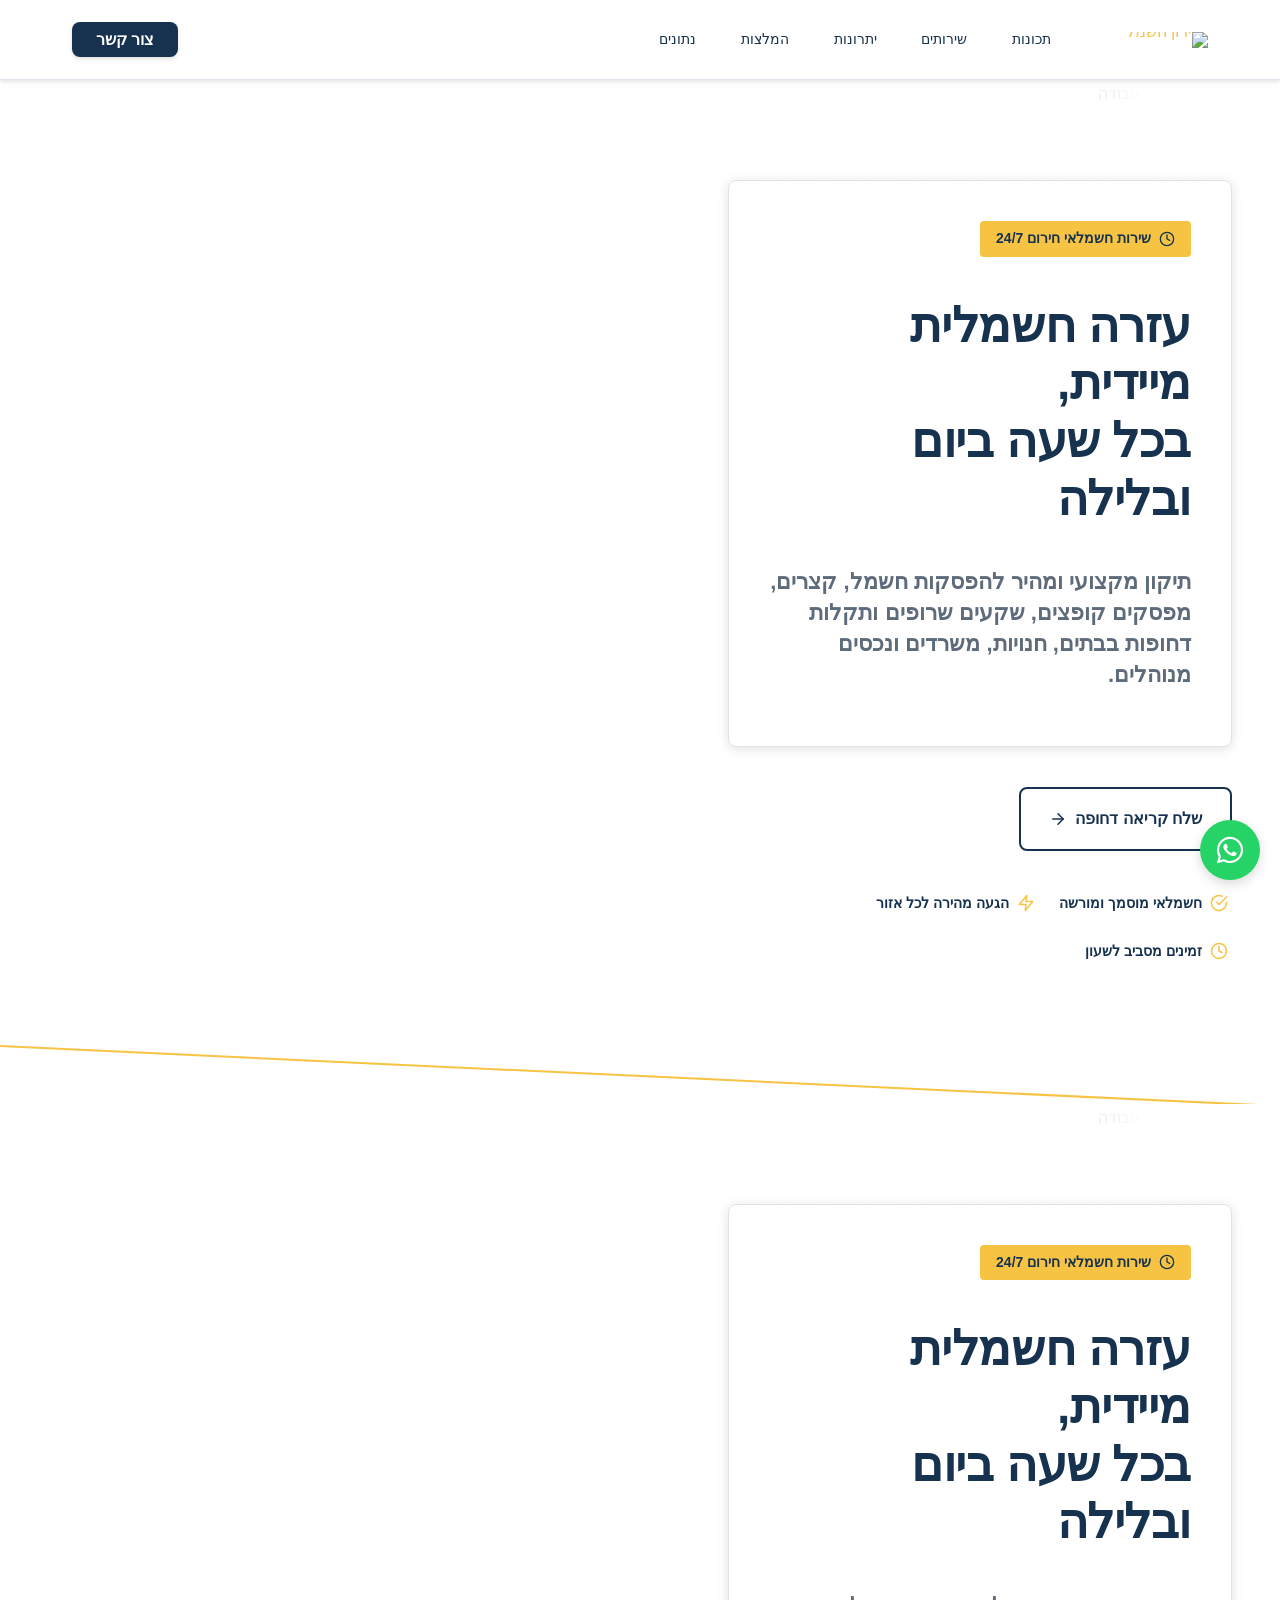
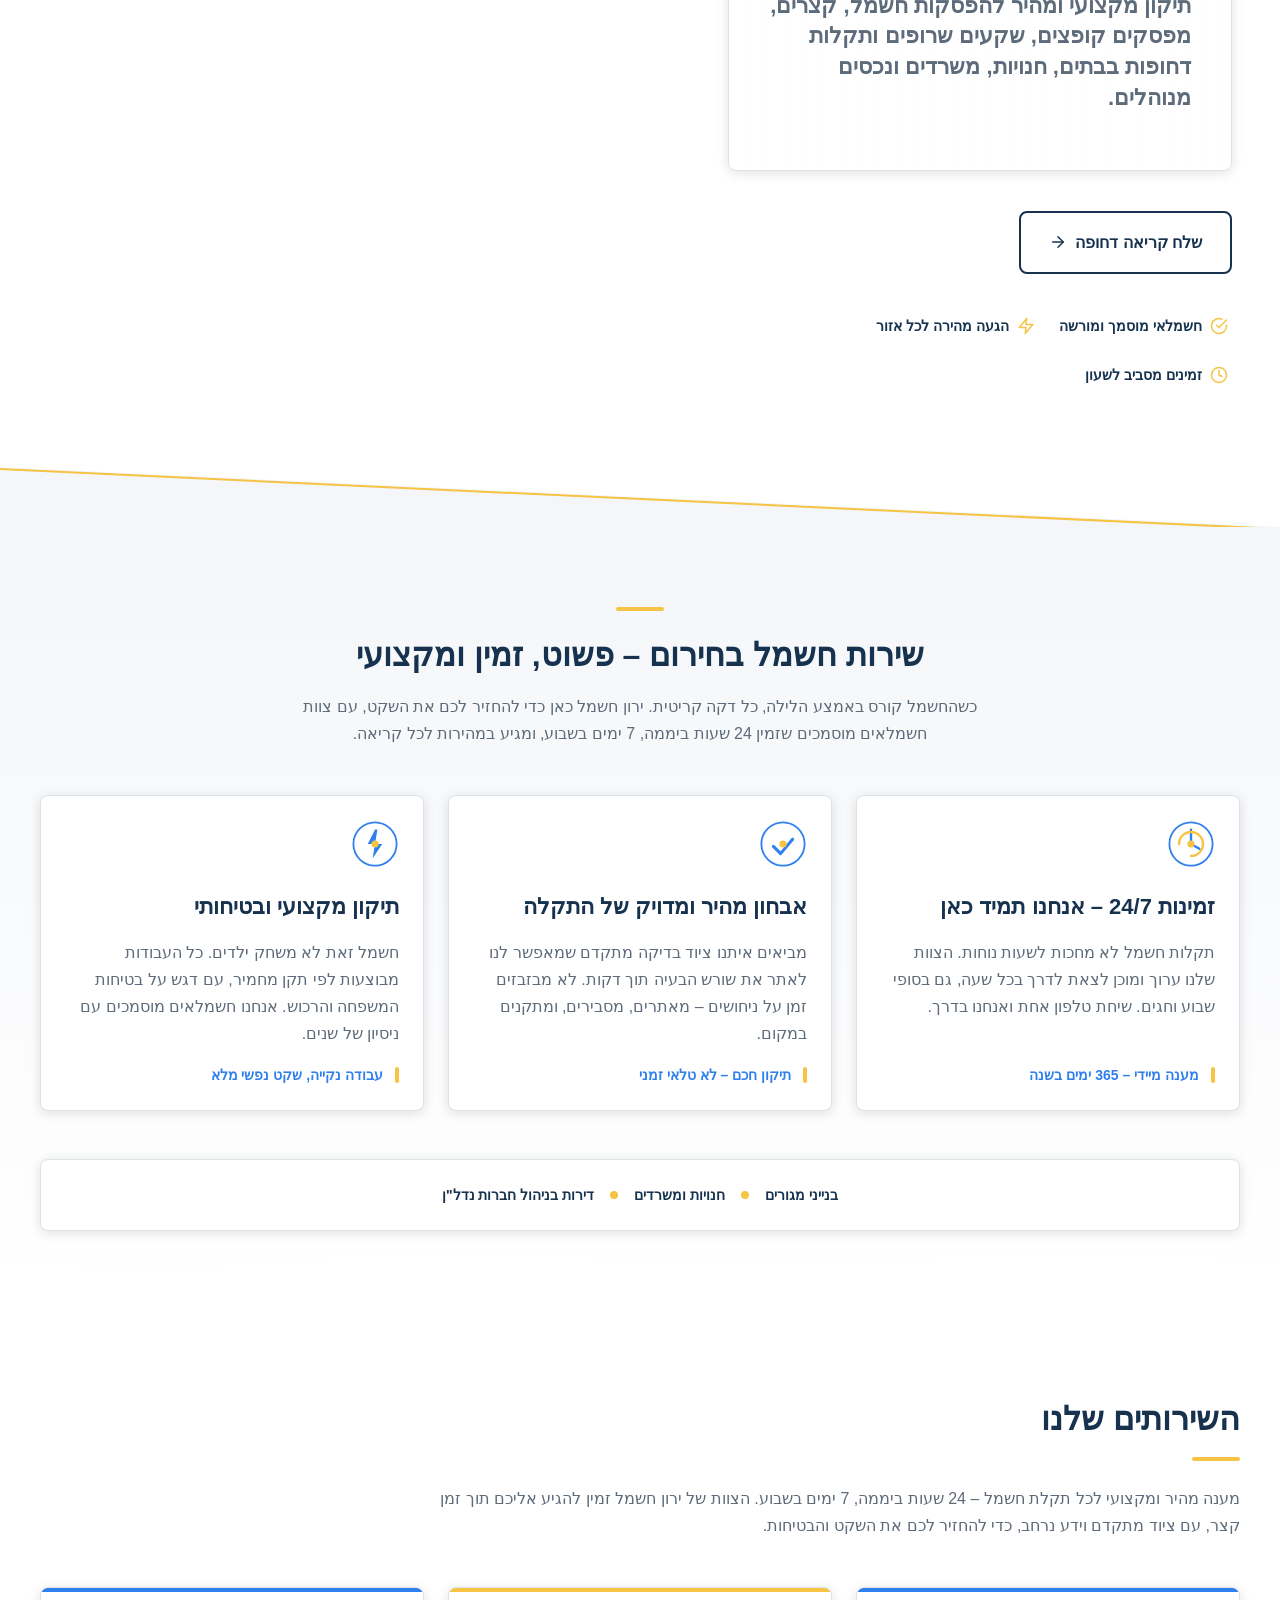
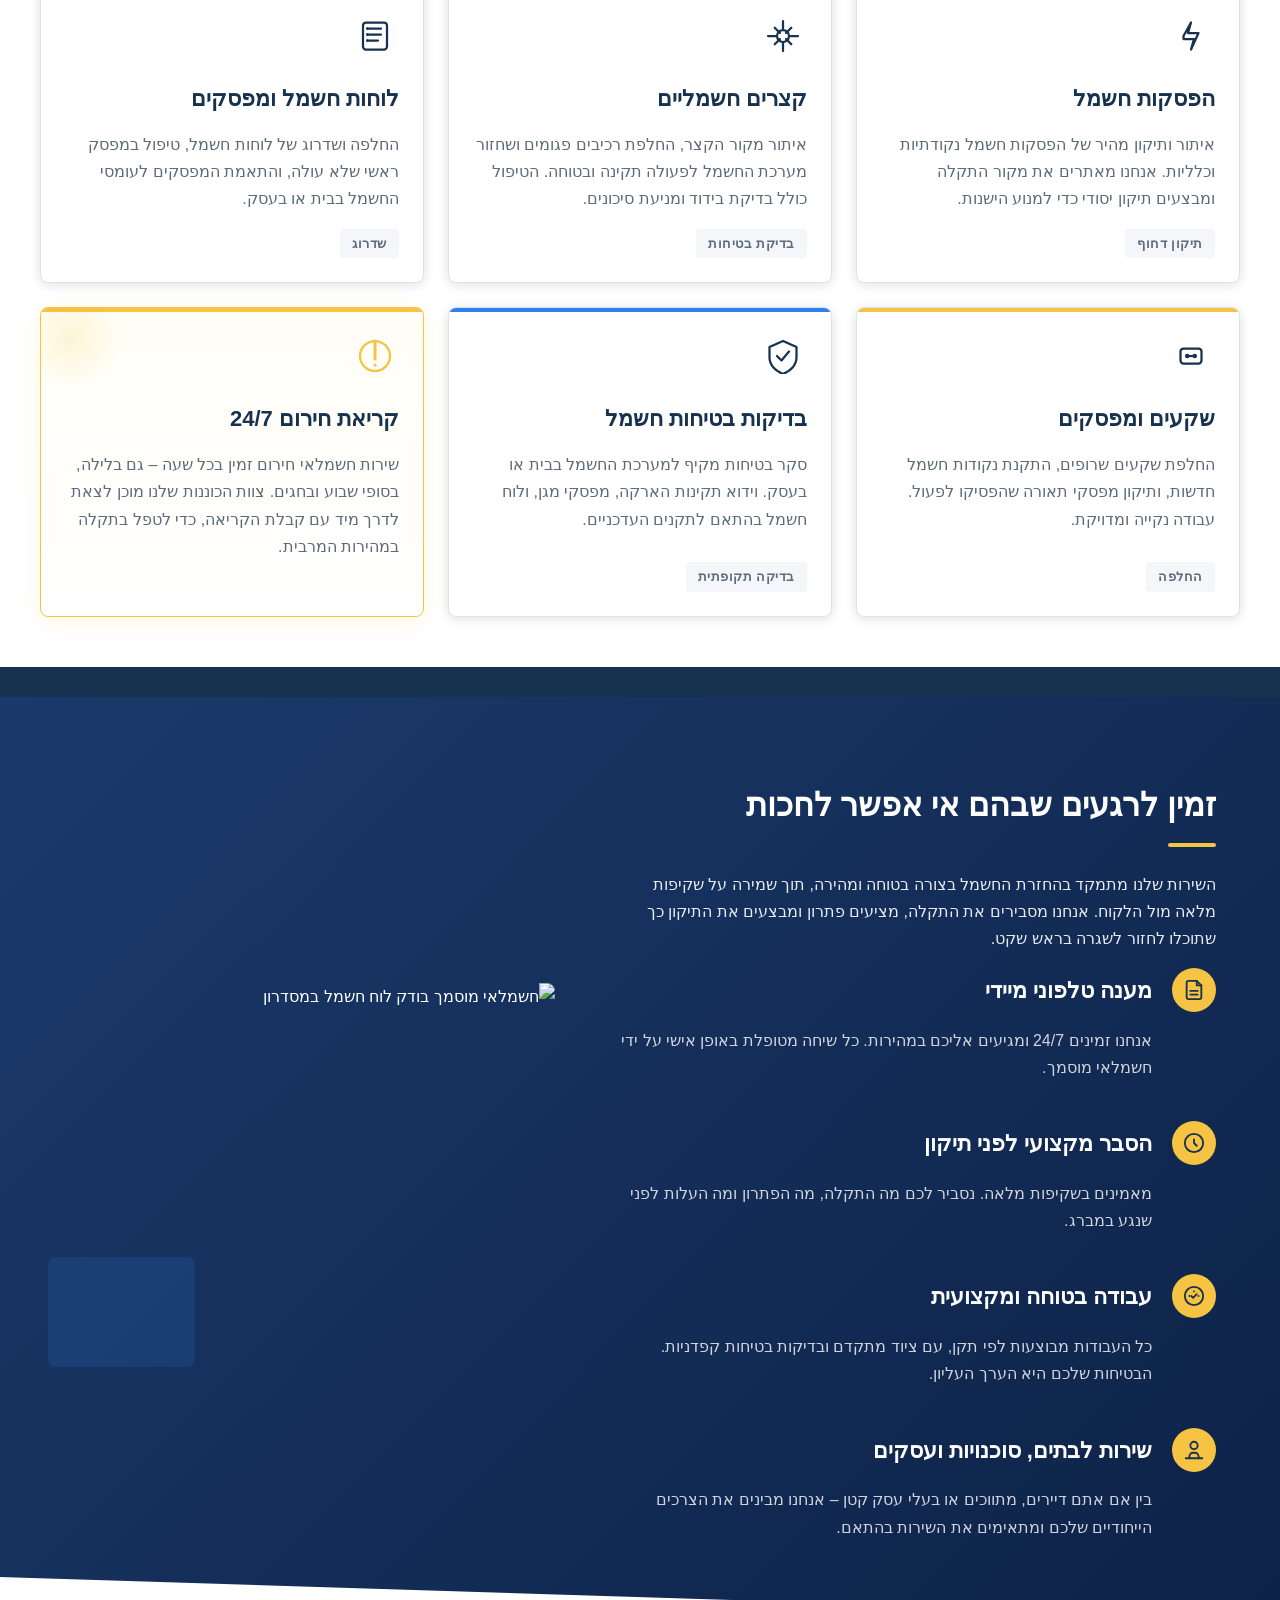
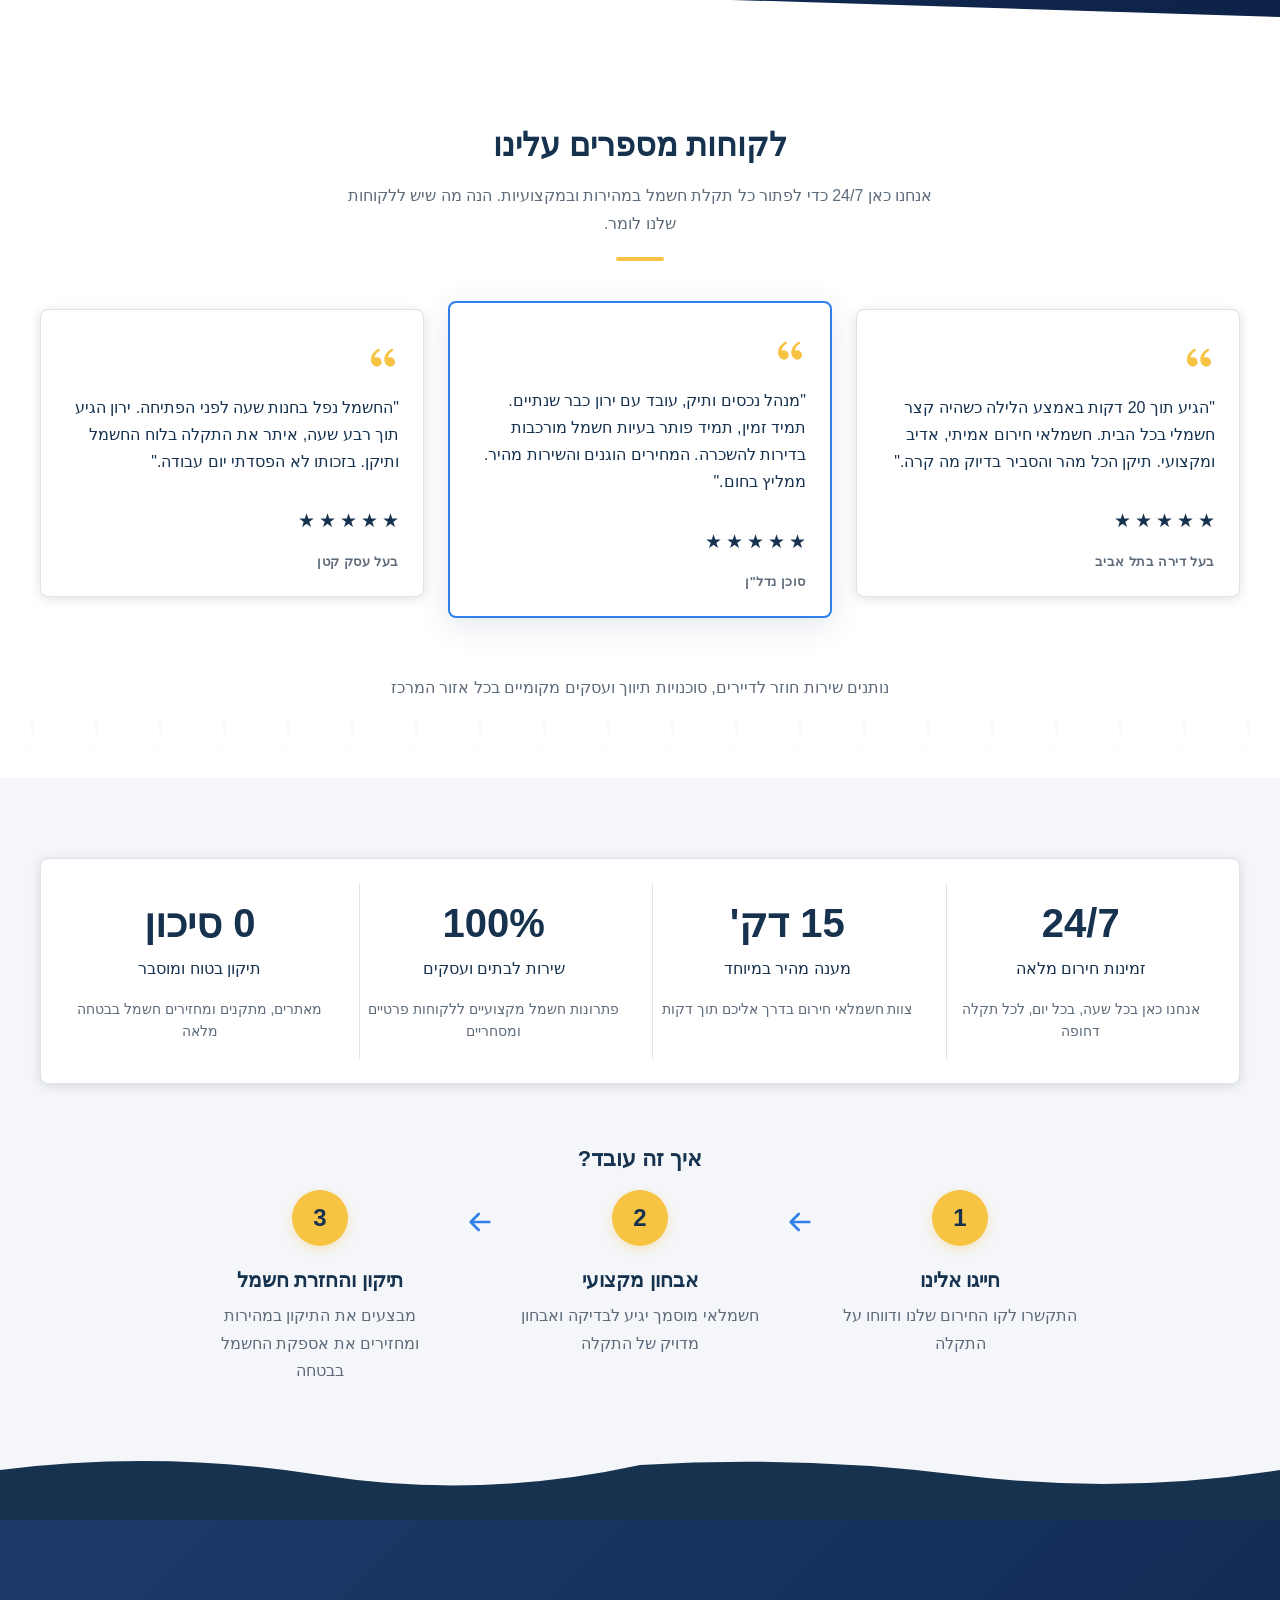
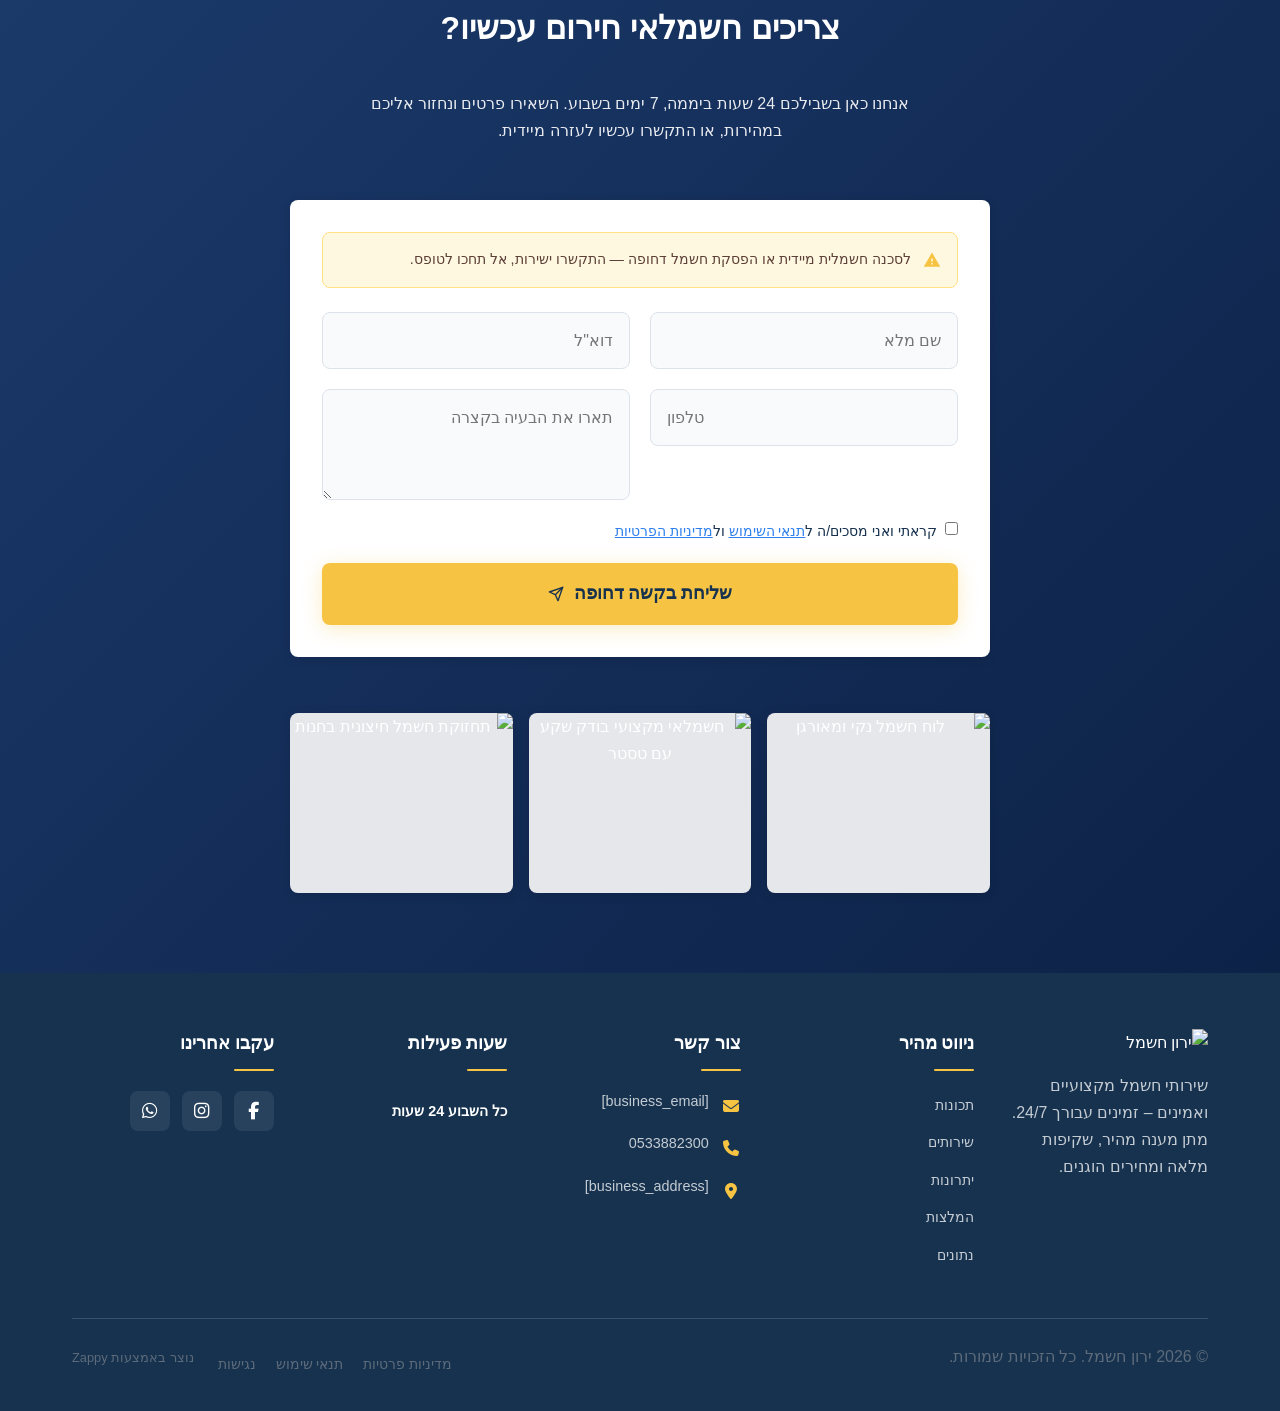
==== commit 616037a9: "Background sync: Progressive GitHub Sync" ====
--- a/public/index.html
+++ b/public/index.html
@@ -1 +1 @@
-<!doctype html><html dir="rtl" lang="he"><head><meta charset="UTF-8"><meta content="width=device-width,initial-scale=1" name="viewport"><meta content="index, follow" name="robots"><title>חשמלאי חירום זמין עכשיו — ירון חשמל</title><meta content="תקוע בלי חשמל? ירון חשמל מעניק שירות חשמלאי חירום 24 שעות ביממה, 7 ימים בשבוע. מענה מיידי, אמינות ללא פשרות והגעה מהירה לכל אזור. אל תישארו בחושך — חייגו עכשיו!" name="description"><meta content="חשמלאי חירום, חשמלאי 24 שעות, חשמלאי דחוף, אין חשמל בבית, חשמלאי עכשיו" name="keywords"><link href="/assets/favicon.ico" rel="icon" type="image/x-icon"><link href="/assets/favicon-16x16.png" rel="icon" type="image/png" sizes="16x16"><link href="/assets/favicon-32x32.png" rel="icon" type="image/png" sizes="32x32"><link href="/assets/favicon-48x48.png" rel="icon" type="image/png" sizes="48x48"><link href="/assets/favicon-192x192.png" rel="icon" type="image/png" sizes="192x192"><link href="/assets/favicon-512x512.png" rel="icon" type="image/png" sizes="512x512"><link href="/assets/apple-touch-icon.png" rel="apple-touch-icon"><script>!function(){"use strict";var t="525a11b5-ab86-4561-b315-037ea3725234",e="https://api.zappy5.com/api/analytics/track",a=18e5,n=2592e6,o=!0,i=!0,r=!0;var s=function(){var e="zappy_visitor_"+t,a=null;try{if(a=localStorage.getItem(e)){var o=JSON.parse(a),i=Date.now();if(i-o.created<n)return o.lastSeen=i,localStorage.setItem(e,JSON.stringify(o)),o.id}}catch(t){console.warn("Zappy Analytics: LocalStorage not available")}var r="zv_"+Date.now()+"_"+Math.random().toString(36).substr(2,9);try{localStorage.setItem(e,JSON.stringify({id:r,created:Date.now(),lastSeen:Date.now()}))}catch(t){}return r}(),c=function(){var e="zappy_session_"+t,n=null;try{if(n=sessionStorage.getItem(e)){var o=JSON.parse(n),i=Date.now();if(i-o.timestamp<a)return o.timestamp=i,sessionStorage.setItem(e,JSON.stringify(o)),o.id}}catch(t){console.warn("Zappy Analytics: SessionStorage not available")}var r="zs_"+Date.now()+"_"+Math.random().toString(36).substr(2,9);try{sessionStorage.setItem(e,JSON.stringify({id:r,timestamp:Date.now()}))}catch(t){}return r}();function l(a,n){n=n||{};var o={website_id:t,event_type:a,page_path:window.location.pathname,referrer:document.referrer||"direct",visitor_id:s,session_id:c,metadata:n};if(navigator.sendBeacon){var i=new Blob([JSON.stringify(o)],{type:"application/json"});navigator.sendBeacon(e,i)}else fetch(e,{method:"POST",headers:{"Content-Type":"application/json"},body:JSON.stringify(o),keepalive:!0}).catch(function(t){console.warn("Zappy Analytics: Failed to track event",t)})}o&&l("pageview",{title:document.title,url:window.location.href}),i&&document.addEventListener("click",function(t){var e=t.target;if("BUTTON"===e.tagName||e.closest("button")){var a="BUTTON"===e.tagName?e:e.closest("button");l("click",{element:"button",text:a.textContent.trim().substring(0,100),id:a.id||null,class:a.className||null})}else if("A"===e.tagName||e.closest("a")){var n="A"===e.tagName?e:e.closest("a");l("navigation",{element:"link",text:n.textContent.trim().substring(0,100),href:n.href,external:n.hostname!==window.location.hostname})}},!0),r&&document.addEventListener("submit",function(t){var e=t.target;l("form_submit",{form_id:e.id||null,form_name:e.name||null,form_action:e.action||null,form_method:e.method||"GET"})},!0);var m=Date.now();window.addEventListener("beforeunload",function(){l("page_unload",{time_on_page:Math.floor((Date.now()-m)/1e3),page_path:window.location.pathname})}),window.zappyAnalytics={track:l,getVisitorId:function(){return s},getSessionId:function(){return c}}}()</script><meta content="חשמלאי חירום זמין עכשיו — ירון חשמל" property="og:title"><meta content="תקוע בלי חשמל? ירון חשמל מעניק שירות חשמלאי חירום 24 שעות ביממה, 7 ימים בשבוע. מענה מיידי, אמינות ללא פשרות והגעה מהירה לכל אזור. אל תישארו בחושך — חייגו עכשיו!" property="og:description"><meta content="summary_large_image" name="twitter:card"><meta content="חשמלאי חירום זמין עכשיו — ירון חשמל" name="twitter:title"><meta content="תקוע בלי חשמל? ירון חשמל מעניק שירות חשמלאי חירום 24 שעות ביממה, 7 ימים בשבוע. מענה מיידי, אמינות ללא פשרות והגעה מהירה לכל אזור. אל תישארו בחושך — חייגו עכשיו!" name="twitter:description"><meta content="website" property="og:type"><meta content="he_IL" property="og:locale"><link href="https://cdnjs.cloudflare.com/ajax/libs/font-awesome/6.4.0/css/all.min.css" rel="stylesheet"><style>.skip-link{position:absolute;top:0;left:0;transform:translateY(-200%);padding:12px 18px;background:var(--bg-dark,#1a1a1a);color:var(--text-light,#fff);font-weight:600;border-radius:0 0 8px 0;z-index:10000}.skip-link:focus{transform:none;outline:2px solid var(--ring,#fff);outline-offset:2px}:focus-visible{outline:2px solid var(--ring,currentColor);outline-offset:3px}</style><link href="/assets/favicon.ico" rel="icon" type="image/x-icon"><link href="/assets/favicon-16x16.png" rel="icon" type="image/png" sizes="16x16"><link href="/assets/favicon-32x32.png" rel="icon" type="image/png" sizes="32x32"><link href="/assets/favicon-48x48.png" rel="icon" type="image/png" sizes="48x48"><link href="/assets/favicon-192x192.png" rel="icon" type="image/png" sizes="192x192"><link href="/assets/favicon-512x512.png" rel="icon" type="image/png" sizes="512x512"><link href="/assets/apple-touch-icon.png" rel="apple-touch-icon"><link href="https://cdn.jsdelivr.net/npm/vanilla-cookieconsent@3/dist/cookieconsent.css" rel="stylesheet"><script src="https://cdn.jsdelivr.net/npm/vanilla-cookieconsent@3/dist/cookieconsent.umd.js"></script><script src="https://cdn.jsdelivr.net/gh/mickidum/acc_toolbar/acctoolbar/acctoolbar.min.js"></script><link href="/styles.css" rel="stylesheet"><script>window.ZAPPY_WEBSITE_ID="525a11b5-ab86-4561-b315-037ea3725234",window.ZAPPY_API_BASE="https://api.zappy5.com"</script><style id="zappy-dropdown-submenu-styles">#navMenu li:has(.sub-menu),.nav-menu li:has(.sub-menu),.navbar li:has(.sub-menu),nav li:has(.sub-menu){position:relative}#navMenu .sub-menu,.nav-menu .sub-menu,.navbar .sub-menu,nav .sub-menu{display:block!important;position:absolute!important;top:100%;left:0;min-width:220px;background:#fff;border-radius:8px;box-shadow:0 8px 25px rgba(0,0,0,.15);padding:8px 0;opacity:0;visibility:hidden;transform:translateY(10px);transition:all .3s ease;z-index:1000;list-style:none;pointer-events:none}#navMenu li:hover>.sub-menu,.nav-menu li:hover>.sub-menu,.navbar li:hover>.sub-menu,nav li:hover>.sub-menu{opacity:1!important;visibility:visible!important;transform:translateY(0)!important;pointer-events:auto!important}.sub-menu li{list-style:none;margin:0;padding:0}.sub-menu a{display:block!important;padding:10px 16px!important;color:var(--text-dark,#333)!important;font-weight:500;text-decoration:none;white-space:nowrap;transition:background-color .2s}.sub-menu .zappy-nav-child>a{padding-left:28px!important;font-size:.9em!important;opacity:.85!important}[dir=rtl] .sub-menu .zappy-nav-child>a,html[lang=ar] .sub-menu .zappy-nav-child>a,html[lang=he] .sub-menu .zappy-nav-child>a{padding-left:10px!important;padding-right:28px!important}.sub-menu .zappy-nav-parent>a{font-weight:600!important}.sub-menu a:hover{background-color:#f5f5f5}[dir=rtl] .nav-menu .sub-menu,[dir=rtl] .navbar .sub-menu,[dir=rtl] nav .sub-menu,html[lang=ar] .nav-menu .sub-menu,html[lang=ar] .navbar .sub-menu,html[lang=ar] nav .sub-menu,html[lang=he] .nav-menu .sub-menu,html[lang=he] .navbar .sub-menu,html[lang=he] nav .sub-menu{left:auto!important;right:0!important}.sub-menu:empty,.sub-menu:not(:has(li)):not(:has(> a)),.sub-menu:not(:has(li:not(.zappy-hidden-menu-item))):not(:has(> a)){display:none!important;opacity:0!important;visibility:hidden!important;pointer-events:none!important}li:has(.menu-group-title):hover>.sub-menu{opacity:1!important;visibility:visible!important;transform:translateY(0)!important;pointer-events:auto!important}#navMenu>li>.menu-group-title,.nav-menu>li>.menu-group-title{display:inline-block;padding:.5rem 1rem;cursor:default;user-select:none}@media (max-width:768px){#navMenu .sub-menu,.nav-menu .sub-menu,.navbar .sub-menu,nav .sub-menu{position:static!important;transform:none!important;box-shadow:none!important;background:0 0!important;max-height:0;overflow:hidden;opacity:0;visibility:hidden;transition:max-height .3s ease,opacity .3s ease;padding:0!important;border-radius:0!important}#navMenu .sub-menu.mobile-expanded,.nav-menu .sub-menu.mobile-expanded,.navbar .sub-menu.mobile-expanded{max-height:none!important;overflow-y:visible!important;opacity:1!important;visibility:visible!important;padding:8px 0 8px 16px!important}[dir=rtl] .sub-menu.mobile-expanded,html[lang=he] .sub-menu.mobile-expanded{padding:8px 16px 8px 0!important}#navMenu li:hover>.sub-menu,.nav-menu li:hover>.sub-menu,.navbar li:hover>.sub-menu,nav li:hover>.sub-menu{opacity:0;visibility:hidden;pointer-events:none}#navMenu li>.sub-menu.mobile-expanded,.nav-menu li>.sub-menu.mobile-expanded,.navbar li>.sub-menu.mobile-expanded,nav li>.sub-menu.mobile-expanded{opacity:1!important;visibility:visible!important;pointer-events:auto!important}#navMenu li:has(.sub-menu),.nav-menu li:has(.sub-menu),.navbar li:has(.sub-menu),nav li:has(.sub-menu){display:flex!important;flex-wrap:wrap!important;align-items:center!important;position:relative!important;min-height:44px!important}#navMenu li:has(.sub-menu)>a,.nav-menu li:has(.sub-menu)>a,.navbar li:has(.sub-menu)>a,nav li:has(.sub-menu)>a{flex:1!important;min-width:0!important}#navMenu li:has(.sub-menu)>.menu-group-title,.nav-menu li:has(.sub-menu)>.menu-group-title,.navbar li:has(.sub-menu)>.menu-group-title,nav li:has(.sub-menu)>.menu-group-title{flex:1!important;min-width:0!important;padding:0!important;line-height:inherit!important}#navMenu li:has(.sub-menu)>.sub-menu,.nav-menu li:has(.sub-menu)>.sub-menu,.navbar li:has(.sub-menu)>.sub-menu,nav li:has(.sub-menu)>.sub-menu{flex-basis:100%!important;width:100%!important}#navMenu li:has(.sub-menu)>a [class*=arrow],#navMenu li:has(.sub-menu)>a [class*=chevron],.nav-menu li:has(.sub-menu)>a .fa-angle-down,.nav-menu li:has(.sub-menu)>a .fa-chevron-down,.nav-menu li:has(.sub-menu)>a [class*=arrow],.nav-menu li:has(.sub-menu)>a [class*=chevron],nav li:has(.sub-menu)>a [class*=arrow],nav li:has(.sub-menu)>a [class*=chevron]{display:none!important;visibility:hidden!important}.mobile-submenu-toggle{display:flex!important;align-items:center!important;justify-content:center!important;width:44px!important;height:auto!important;background:0 0!important;border:none!important;cursor:pointer!important;color:var(--text-dark)!important;position:static!important;flex-shrink:0!important;align-self:stretch!important;z-index:2!important;padding:0!important;margin:0!important}.mobile-submenu-toggle::after{content:''!important;width:0!important;height:0!important;border-left:6px solid transparent!important;border-right:6px solid transparent!important;border-top:7px solid currentColor!important;transition:transform .3s ease!important}.mobile-submenu-toggle.expanded::after{transform:rotate(180deg)!important}.sub-menu a{padding:10px 0!important;display:block!important;color:var(--text-dark)!important;white-space:normal!important}.sub-menu .zappy-nav-child>a{padding-left:28px!important;font-size:.9em!important;opacity:.85!important}[dir=rtl] .sub-menu .zappy-nav-child>a,html[lang=ar] .sub-menu .zappy-nav-child>a,html[lang=he] .sub-menu .zappy-nav-child>a{padding-left:0!important;padding-right:28px!important}.sub-menu .zappy-nav-parent>a{font-weight:600!important}#navMenu.active,.nav-menu.active{max-width:100vw!important;overflow-x:hidden!important;box-sizing:border-box!important}.navbar .sub-menu li a,.zappy-products-dropdown .sub-menu a,nav.navbar .sub-menu li a{color:var(--text-dark)!important}}@media (min-width:769px){.mobile-submenu-toggle{display:none!important}}</style><style id="zappy-widget-visibility">html[dir=rtl] .whatsapp-float{right:20px!important;left:auto!important}html:not([dir]) .whatsapp-float,html[dir=ltr] .whatsapp-float{left:20px!important;right:auto!important}html[dir=rtl] #mic-access-tool-general-button,html[dir=rtl] #mic-init-access-tool #mic-access-tool-general-button,html[dir=rtl] #mic-init-access-tool .mic-access-tool-general-button,html[dir=rtl] ._access-icon,html[dir=rtl] .mic-access-tool-general-button{left:20px!important;right:auto!important}html:not([dir]) #mic-access-tool-general-button,html:not([dir]) #mic-init-access-tool #mic-access-tool-general-button,html:not([dir]) #mic-init-access-tool .mic-access-tool-general-button,html:not([dir]) ._access-icon,html:not([dir]) .mic-access-tool-general-button,html[dir=ltr] #mic-access-tool-general-button,html[dir=ltr] #mic-init-access-tool #mic-access-tool-general-button,html[dir=ltr] #mic-init-access-tool .mic-access-tool-general-button,html[dir=ltr] ._access-icon,html[dir=ltr] .mic-access-tool-general-button{right:20px!important;left:auto!important}@media (max-width:768px){.whatsapp-float{display:flex!important}}@media (min-width:769px){.whatsapp-float{display:flex!important}}@media (max-width:768px){#mic-access-tool-general-button,#mic-init-access-tool #mic-access-tool-general-button,#mic-init-access-tool .mic-access-tool-general-button,._access-icon,.mic-access-tool-general-button{display:flex!important;visibility:visible!important;opacity:1!important;pointer-events:auto!important}#mic-access-tool-box.opened-mic-access-tool,#mic-init-access-tool #mic-access-tool-box.opened-mic-access-tool,.mic-access-tool-box.opened-mic-access-tool{visibility:visible!important;opacity:1!important;pointer-events:auto!important}}@media (min-width:769px){#mic-access-tool-general-button,#mic-init-access-tool #mic-access-tool-general-button,#mic-init-access-tool .mic-access-tool-general-button,._access-icon,.mic-access-tool-general-button{display:flex!important;visibility:visible!important;opacity:1!important;pointer-events:auto!important}#mic-access-tool-box.opened-mic-access-tool,#mic-init-access-tool #mic-access-tool-box.opened-mic-access-tool,.mic-access-tool-box.opened-mic-access-tool{visibility:visible!important;opacity:1!important;pointer-events:auto!important}}</style></head><body><a href="#main" class="skip-link">דלג לתוכן הראשי</a><nav class="navbar" dir="rtl"><button class="mobile-toggle" aria-label="Menu" id="mobileToggle"><svg viewBox="0 0 24 24" fill="none" height="24" width="24" class="hamburger-icon"><path d="M3 12h18M3 6h18M3 18h18" stroke="currentColor" stroke-width="2" stroke-linecap="round"></path></svg> <svg viewBox="0 0 24 24" fill="none" height="24" width="24" class="close-icon" style="display:none"><path d="M18 6L6 18M6 6l12 12" stroke="currentColor" stroke-width="2" stroke-linecap="round"></path></svg></button> <button class="phone-header-btn" aria-label="Call" data-phone="[business_phone]"><svg viewBox="0 0 24 24" fill="currentColor" height="20" width="20"><path d="M22 16.92v3a2 2 0 0 1-2.18 2 19.79 19.79 0 0 1-8.63-3.07 19.5 19.5 0 0 1-6-6 19.79 19.79 0 0 1-3.07-8.67A2 2 0 0 1 4.11 2h3a2 2 0 0 1 2 1.72 12.84 12.84 0 0 0 .7 2.81 2 2 0 0 1-.45 2.11L8.09 9.91a16 16 0 0 0 6 6l1.27-1.27a2 2 0 0 1 2.11-.45 12.84 12.84 0 0 0 2.81.7A2 2 0 0 1 22 16.92z"></path></svg></button><div class="nav-container"><div class="nav-right-group"><div class="nav-brand"><a href="/" class="logo-link"><img alt="ירון חשמל" src="/assets/site-----image-1.webp" class="logo"></a></div><ul class="nav-menu" id="navMenu"><li><a href="#features">תכונות</a></li><li><a href="#services">שירותים</a></li><li><a href="#benefits">יתרונות</a></li><li><a href="#testimonials">המלצות</a></li><li><a href="#stats">נתונים</a></li><li class="mobile-contact-link nav-cta-mobile-item"><a href="#cta" class="nav-cta-btn">צור קשר</a></li></ul></div><div class="nav-cta-container"><a href="#cta" class="nav-cta-btn">צור קשר</a></div></div></nav><script>window.addEventListener("load",function(){const e=document.querySelector(".navbar, nav, header");if(!e)return void console.log("[Navbar] Navbar element not found");let t=document.getElementById("mobileToggle")||document.querySelector(".mobile-toggle")||document.querySelector(".hamburger")||document.querySelector(".hamburger-menu")||document.querySelector(".menu-toggle")||document.querySelector(".burger-menu")||document.querySelector('[aria-label="Menu"]')||document.querySelector('[aria-label="תפריט"]');const o=document.querySelector(".phone-header-btn"),n=window.getComputedStyle(e);let r=n.backgroundColor;if(console.log("[Navbar] Initial navbar background:",r),"transparent"===r||"rgba(0, 0, 0, 0)"===r||r.startsWith("rgba")&&r.includes(", 0)")){const e=n.backgroundImage;if(e&&"none"!==e)console.log("[Navbar] Navbar has background image/gradient, using dark text"),r="rgb(240, 240, 240)";else{const e=window.getComputedStyle(document.body).backgroundColor;console.log("[Navbar] Navbar transparent, using body background:",e),r=e}}const a=r.match(/\d+/g);if(a&&a.length>=3){const e=(.299*parseInt(a[0])+.587*parseInt(a[1])+.114*parseInt(a[2]))/255;console.log("[Navbar] Mobile button colors preserved from Claude CSS (luminance:",e.toFixed(2)+")");const n=document.createElement("style");n.id="zappy-mobile-nav-fix";document.documentElement.lang;document.documentElement.dir,n.textContent='\n        /* Hide mobile buttons on desktop, show only on mobile */\n        @media (min-width: 769px) {\n          .mobile-toggle,\n          .phone-header-btn {\n            display: none !important;\n          }\n        }\n        \n        /* Show and position mobile buttons correctly on mobile */\n        @media (max-width: 768px) {\n          .navbar,\n          nav.navbar {\n            min-height: 70px !important;\n          }\n\n          .mobile-toggle,\n          .phone-header-btn {\n            position: absolute !important;\n            top: 0 !important;\n            bottom: 0 !important;\n            margin-top: auto !important;\n            margin-bottom: auto !important;\n            transform: none !important;\n            z-index: 1001 !important;\n            display: flex !important;\n            align-items: center !important;\n            justify-content: center !important;\n            width: 36px !important;\n            height: 36px !important;\n            border-radius: 50% !important;\n            border: none !important;\n            cursor: pointer !important;\n            padding: 6px !important;\n            background: none !important;\n            color: var(--nav-text, var(--text-dark)) !important;\n            touch-action: manipulation !important;\n            -webkit-tap-highlight-color: transparent !important;\n          }\n\n          html[data-zappy-site-type="ecommerce"] .phone-header-btn,\n          body[data-zappy-site-type="ecommerce"] .phone-header-btn,\n          html[data-zappy-site-type="ecommerce"] header .phone-header-btn,\n          html[data-zappy-site-type="ecommerce"] nav .phone-header-btn {\n            display: none !important;\n            visibility: hidden !important;\n            width: 0 !important;\n            height: 0 !important;\n            min-width: 0 !important;\n            overflow: hidden !important;\n          }\n          \n          /* LTR positioning (default): hamburger LEFT, phone RIGHT */\n          html:not([dir="rtl"]):not([lang="he"]):not([lang="ar"]) .mobile-toggle,\n          html[dir="ltr"] .mobile-toggle {\n            left: 12px !important;\n            right: auto !important;\n          }\n          html:not([dir="rtl"]):not([lang="he"]):not([lang="ar"]) .phone-header-btn,\n          html[dir="ltr"] .phone-header-btn {\n            right: 12px !important;\n            left: auto !important;\n          }\n          \n          /* RTL positioning: hamburger RIGHT, phone LEFT */\n          html[dir="rtl"] .mobile-toggle,\n          html[lang="he"] .mobile-toggle,\n          html[lang="ar"] .mobile-toggle {\n            right: 12px !important;\n            left: auto !important;\n          }\n          html[dir="rtl"] .phone-header-btn,\n          html[lang="he"] .phone-header-btn,\n          html[lang="ar"] .phone-header-btn {\n            left: 12px !important;\n            right: auto !important;\n          }\n          \n          /* CRITICAL: Ensure nav-container has min-height on mobile */\n          /* All children are positioned absolutely/fixed on mobile, so height:auto collapses to 0 */\n          .nav-container {\n            min-height: 70px !important;\n            position: relative !important;\n          }\n          \n          /* Ensure SVG icons are properly sized and inherit color */\n          .mobile-toggle svg,\n          .phone-header-btn svg {\n            width: 24px !important;\n            height: 24px !important;\n            /* Don\'t force display - let JavaScript control hamburger/close toggle */\n          }\n          \n          /* Reset nav-cta-container on mobile - remove desktop box-shadow/padding */\n          /* that creates a visible ghost box when CTA button is hidden */\n          .nav-cta-container {\n            box-shadow: none !important;\n            padding: 0 !important;\n          }\n          \n          /* Hide nav-cta-container entirely on mobile when there\'s no lang-switcher */\n          /* (only the CTA button is inside, and it\'s hidden on mobile) */\n          .nav-cta-container:not(:has(.lang-switcher)) {\n            display: none !important;\n          }\n          \n          /* CRITICAL: Prevent hero image fade gradient from bleeding over headline text */\n          /* The .image-fade-gradient has bottom: -30px (extends below parent) */\n          /* On mobile stacked layout, this overlaps the h1 text below the image */\n          .hero-image-column {\n            overflow: hidden !important;\n          }\n          .image-fade-gradient {\n            bottom: 0 !important;\n          }\n          \n          /* Hide desktop language switcher on mobile - hamburger menu handles it */\n          /* High specificity to override stored CSS */\n          .lang-switcher,\n          .nav-cta-container .lang-switcher,\n          .nav-container .lang-switcher,\n          .navbar .lang-switcher,\n          .navbar .nav-cta-container .lang-switcher {\n            display: none !important;\n          }\n        }\n      ';const r=document.getElementById("zappy-mobile-nav-fix");r&&r.remove(),document.head.appendChild(n),console.log("[Navbar] Critical CSS injected for mobile nav positioning");const i=window.innerWidth<=768;if(t){const e=t.querySelector(".hamburger-icon"),o=t.querySelector(".close-icon");e&&(e.style.setProperty("width","24px","important"),e.style.setProperty("height","24px","important"),e.style.setProperty("display","block","important")),o&&(o.style.setProperty("width","24px","important"),o.style.setProperty("height","24px","important"),o.style.setProperty("display","none","important")),i?(t.style.setProperty("position","absolute","important"),t.style.setProperty("top","0","important"),t.style.setProperty("bottom","0","important"),t.style.setProperty("margin-top","auto","important"),t.style.setProperty("margin-bottom","auto","important"),t.style.setProperty("transform","none","important"),t.style.setProperty("z-index","1001","important"),t.style.removeProperty("left"),t.style.removeProperty("right"),console.log("[Navbar] Mobile toggle positioning applied (mobile viewport)")):(t.style.removeProperty("position"),t.style.removeProperty("top"),t.style.removeProperty("transform"),t.style.removeProperty("z-index"),t.style.removeProperty("left"),t.style.removeProperty("right"),console.log("[Navbar] Desktop viewport - cleared mobile toggle inline positioning"))}if(o){const e=o.querySelector("svg");e&&(e.style.width="24px",e.style.height="24px",e.setAttribute("width","24"),e.setAttribute("height","24")),i?(o.style.setProperty("position","absolute","important"),o.style.setProperty("top","0","important"),o.style.setProperty("bottom","0","important"),o.style.setProperty("margin-top","auto","important"),o.style.setProperty("margin-bottom","auto","important"),o.style.setProperty("transform","none","important"),o.style.setProperty("z-index","1001","important"),o.style.removeProperty("left"),o.style.removeProperty("right"),console.log("[Navbar] Phone button positioning applied (mobile viewport)")):(o.style.removeProperty("position"),o.style.removeProperty("top"),o.style.removeProperty("transform"),o.style.removeProperty("z-index"),o.style.removeProperty("left"),o.style.removeProperty("right"),console.log("[Navbar] Desktop viewport - cleared phone button inline positioning"))}}else console.log("[Navbar] Could not parse background color:",r);t=document.getElementById("mobileToggle")||document.querySelector(".mobile-toggle")||document.querySelector(".hamburger")||document.querySelector(".hamburger-menu")||document.querySelector(".menu-toggle")||document.querySelector(".burger-menu")||document.querySelector('[aria-label="Menu"]')||document.querySelector('[aria-label="תפריט"]');const i=document.getElementById("navMenu")||document.querySelector(".nav-menu")||document.querySelector(".nav-links")||document.querySelector("nav ul:not(.submenu)");if(!t||!i)return void console.log("[Navbar] Mobile toggle or menu not found:",{toggle:!!t,menu:!!i});i.id||(i.id="navMenu"),console.log("[Navbar] Initializing mobile menu...");const l=t.cloneNode(!0);t.parentNode.replaceChild(l,t);var s=0;function p(e){var t=Date.now();t-s<300||(s=t,function(e){e.preventDefault(),e.stopPropagation();const t=l.querySelector(".hamburger-icon"),o=l.querySelector(".close-icon");i.classList.contains("active")?(i.classList.remove("active"),t&&t.style.setProperty("display","block","important"),o&&o.style.setProperty("display","none","important"),document.body.style.overflow="",document.body.classList.remove("menu-open"),console.log("[Navbar] Menu closed")):(i.classList.add("active"),t&&t.style.setProperty("display","none","important"),o&&o.style.setProperty("display","block","important"),document.body.style.overflow="hidden",document.body.classList.add("menu-open"),console.log("[Navbar] Menu opened"))}(e))}l.addEventListener("click",p),l.addEventListener("touchend",p),document.addEventListener("keydown",function(e){if(("Escape"===e.key||"Esc"===e.key)&&i.classList.contains("active")){const e=l.querySelector(".hamburger-icon"),t=l.querySelector(".close-icon");i.classList.remove("active"),e&&e.style.setProperty("display","block","important"),t&&t.style.setProperty("display","none","important"),document.body.style.overflow="",document.body.classList.remove("menu-open"),console.log("[Navbar] Menu closed (Escape)")}}),i.querySelectorAll("a").forEach(function(e){e.addEventListener("click",function(){if("#"===this.getAttribute("href"))return;const e=l.querySelector(".hamburger-icon"),t=l.querySelector(".close-icon");i.classList.remove("active"),e&&e.style.setProperty("display","block","important"),t&&t.style.setProperty("display","none","important"),document.body.style.overflow="",document.body.classList.remove("menu-open"),console.log("[Navbar] Menu closed (link clicked)")})});var m=i.querySelectorAll(".dropdown-toggle");m.forEach(function(e){e.addEventListener("click",function(e){e.preventDefault(),e.stopPropagation();var t=this.closest(".nav-dropdown");t&&(t.parentNode.querySelectorAll(".nav-dropdown.open").forEach(function(e){e!==t&&e.classList.remove("open")}),t.classList.toggle("open"),console.log("[Navbar] Dropdown toggled:",t.classList.contains("open")?"open":"closed"))})}),document.addEventListener("click",function(e){e.target.closest(".nav-dropdown")||document.querySelectorAll(".nav-dropdown.open").forEach(function(e){e.classList.remove("open")})}),console.log("[Navbar] Dropdown handlers initialized for "+m.length+" dropdowns"),o&&o.addEventListener("click",function(){const e=document.querySelectorAll('a[href^="tel:"]'),t=e.length>0?e[0].getAttribute("href").replace("tel:",""):"[business_phone]";window.location.href="tel:"+t,console.log("[Navbar] Phone button clicked")}),console.log("[Navbar] Mobile menu initialized successfully")})</script><main id="main"><section class="index-hero-section" data-band-index="0" data-layout-spec="בית-hero" id="hero" aria-label="גיבור דף הבית" data-hero-treatment="fade-bleed" data-hero-type="fullscreen-scrim" data-zappy-bg-overlay-color="#000000" data-zappy-bg-overlay-opacity="0" role="banner" style="--hero-fade-color:var(--bg-light);overflow:hidden"><div data-element-id="img-1783435741131-wky4yxtj4" data-element-type="image" data-zappy-wrapper-margins-applied="true" data-zappy-zoom-clip="true" data-zappy-zoom-wrapper="true" data-zappy-zoom-wrapper-align="center" data-zappy-zoom-wrapper-width-mode="full" style="position:absolute !important;top:0px !important;left:0px !important;width:100% !important;height:100% !important;max-width:none !important;margin-left:0px !important;margin-right:0px !important;z-index:0 !important;overflow:hidden !important"><img alt="חשמלאי מקצועי בעבודה" src="https://www.youtube.com/shorts/hyouSUmXu8I?feature=share" data-context="Professional electrician in clean navy-blue uniform with yellow safety accents, working beside a modern residential electrical panel, holding tools, bright and realistic lighting, shot on a residential site with clean white walls, composition focused on the right side of the frame leaving the left side naturally emptier for text overlay" data-placeholder="index-hero-image-1" height="900" loading="eager" width="1400" class="hero-fade-img" data-element-id="img-1783435741131-wky4yxtj4" data-element-type="image" data-hero-background="true" data-hero-bg="true" data-zappy-hero-img-base-blend="normal" data-zappy-hero-img-base-opacity="1" data-zappy-object-position="0% 50%" data-zappy-zoom="1" fetchpriority="high" style="opacity:1;mix-blend-mode:normal;object-position:0% 50% !important;margin:0px !important;position:absolute !important;left:0% !important;top:0% !important;width:100% !important;height:100% !important;max-width:none !important;max-height:none !important;display:block !important;object-fit:cover !important"></div><div class="hero-fade-content"><div class="hero-text-group"><p><span class="hero-badge"><svg viewBox="0 0 24 24" fill="none" data-element-type="icon" data-icon-type="svg" aria-hidden="true" height="16" stroke="currentColor" stroke-linecap="round" stroke-linejoin="round" stroke-width="2" width="16"><circle cx="12" cy="12" r="10"></circle><polyline points="12 6 12 12 16 14"></polyline></svg> שירות חשמלאי חירום 24/7</span></p><h1 class="hero-title">עזרה חשמלית מיידית,<br>בכל שעה ביום ובלילה</h1><h3 class="hero-subtitle">תיקון מקצועי ומהיר להפסקות חשמל, קצרים, מפסקים קופצים, שקעים שרופים ותקלות דחופות בבתים, חנויות, משרדים ונכסים מנוהלים.</h3></div><div class="hero-actions"><a href="#contact" class="btn-secondary-request" data-element-id="btn-1783435741127-ku5lztjkq" data-element-type="button" data-native-element="true">שלח קריאה דחופה <svg viewBox="0 0 24 24" fill="none" data-element-type="icon" data-icon-type="svg" aria-hidden="true" height="18" stroke="currentColor" stroke-linecap="round" stroke-linejoin="round" stroke-width="2" width="18"><line x1="5" x2="19" y1="12" y2="12"></line><polyline points="12 5 19 12 12 19"></polyline></svg></a></div><div class="hero-trust-row"><div class="trust-item"><svg viewBox="0 0 24 24" fill="none" data-element-type="icon" data-icon-type="svg" aria-hidden="true" height="18" stroke="currentColor" stroke-linecap="round" stroke-linejoin="round" stroke-width="2" width="18"><path d="M22 11.08V12a10 10 0 1 1-5.93-9.14"></path><polyline points="22 4 12 14.01 9 11.01"></polyline></svg> <span>חשמלאי מוסמך ומורשה</span></div><div class="trust-item"><svg viewBox="0 0 24 24" fill="none" data-element-type="icon" data-icon-type="svg" aria-hidden="true" height="18" stroke="currentColor" stroke-linecap="round" stroke-linejoin="round" stroke-width="2" width="18"><polygon points="13 2 3 14 12 14 11 22 21 10 12 10 13 2"></polygon></svg> <span>הגעה מהירה לכל אזור</span></div><div class="trust-item"><svg viewBox="0 0 24 24" fill="none" data-element-type="icon" data-icon-type="svg" aria-hidden="true" height="18" stroke="currentColor" stroke-linecap="round" stroke-linejoin="round" stroke-width="2" width="18"><circle cx="12" cy="12" r="10"></circle><polyline points="12 6 12 12 16 14"></polyline></svg> <span>זמינים מסביב לשעון</span></div></div></div><div class="index-hero-divider-wrapper"><svg viewBox="0 0 1200 80" xmlns="http://www.w3.org/2000/svg" aria-hidden="true" data-no-icon-edit="true" preserveAspectRatio="none"><defs><clipPath id="hero-diagonal"><polygon points="0,0 1200,0 1200,80 0,80"></polygon></clipPath></defs><path d="M0,80 L0,20 L1200,80 L1200,80 Z" fill="var(--bg-light)"></path><path d="M0,22 L1200,82" stroke="var(--accent)" stroke-width="2" fill="var(--bg-light)" vector-effect="non-scaling-stroke"></path></svg></div></section><section class="index-hero-section" data-band-index="0" data-layout-spec="בית-hero" id="hero-dup-1783438493243" aria-label="גיבור דף הבית" data-hero-treatment="fade-bleed" data-hero-type="fullscreen-scrim" data-zappy-bg-overlay-color="#000000" data-zappy-bg-overlay-opacity="0" role="banner" style="--hero-fade-color:var(--bg-light);overflow:hidden"><div data-element-id="img-1783435741131-wky4yxtj4" data-element-type="image" data-zappy-wrapper-margins-applied="true" data-zappy-zoom-clip="true" data-zappy-zoom-wrapper="true" data-zappy-zoom-wrapper-align="center" data-zappy-zoom-wrapper-width-mode="full" style="position:absolute !important;top:0px !important;left:0px !important;width:100% !important;height:100% !important;max-width:none !important;margin-left:0px !important;margin-right:0px !important;z-index:0 !important;overflow:hidden !important"><img alt="חשמלאי מקצועי בעבודה" src="https://www.youtube.com/shorts/hyouSUmXu8I?feature=share" data-context="Professional electrician in clean navy-blue uniform with yellow safety accents, working beside a modern residential electrical panel, holding tools, bright and realistic lighting, shot on a residential site with clean white walls, composition focused on the right side of the frame leaving the left side naturally emptier for text overlay" data-placeholder="index-hero-image-1" height="900" loading="eager" width="1400" class="hero-fade-img" data-element-id="img-1783435741131-wky4yxtj4" data-element-type="image" data-hero-background="true" data-hero-bg="true" data-zappy-hero-img-base-blend="normal" data-zappy-hero-img-base-opacity="1" data-zappy-object-position="0% 50%" data-zappy-zoom="1" fetchpriority="high" style="opacity:1;mix-blend-mode:normal;object-position:0% 50% !important;margin:0px !important;position:absolute !important;left:0% !important;top:0% !important;width:100% !important;height:100% !important;max-width:none !important;max-height:none !important;display:block !important;object-fit:cover !important"></div><div class="hero-fade-content"><div class="hero-text-group"><p><span class="hero-badge"><svg viewBox="0 0 24 24" fill="none" data-element-type="icon" data-icon-type="svg" aria-hidden="true" height="16" stroke="currentColor" stroke-linecap="round" stroke-linejoin="round" stroke-width="2" width="16"><circle cx="12" cy="12" r="10"></circle><polyline points="12 6 12 12 16 14"></polyline></svg> שירות חשמלאי חירום 24/7</span></p><h1 class="hero-title">עזרה חשמלית מיידית,<br>בכל שעה ביום ובלילה</h1><h3 class="hero-subtitle">תיקון מקצועי ומהיר להפסקות חשמל, קצרים, מפסקים קופצים, שקעים שרופים ותקלות דחופות בבתים, חנויות, משרדים ונכסים מנוהלים.</h3></div><div class="hero-actions"><a href="#contact" class="btn-secondary-request" data-element-id="btn-1783435741127-ku5lztjkq" data-element-type="button" data-native-element="true">שלח קריאה דחופה <svg viewBox="0 0 24 24" fill="none" data-element-type="icon" data-icon-type="svg" aria-hidden="true" height="18" stroke="currentColor" stroke-linecap="round" stroke-linejoin="round" stroke-width="2" width="18"><line x1="5" x2="19" y1="12" y2="12"></line><polyline points="12 5 19 12 12 19"></polyline></svg></a></div><div class="hero-trust-row"><div class="trust-item"><svg viewBox="0 0 24 24" fill="none" data-element-type="icon" data-icon-type="svg" aria-hidden="true" height="18" stroke="currentColor" stroke-linecap="round" stroke-linejoin="round" stroke-width="2" width="18"><path d="M22 11.08V12a10 10 0 1 1-5.93-9.14"></path><polyline points="22 4 12 14.01 9 11.01"></polyline></svg> <span>חשמלאי מוסמך ומורשה</span></div><div class="trust-item"><svg viewBox="0 0 24 24" fill="none" data-element-type="icon" data-icon-type="svg" aria-hidden="true" height="18" stroke="currentColor" stroke-linecap="round" stroke-linejoin="round" stroke-width="2" width="18"><polygon points="13 2 3 14 12 14 11 22 21 10 12 10 13 2"></polygon></svg> <span>הגעה מהירה לכל אזור</span></div><div class="trust-item"><svg viewBox="0 0 24 24" fill="none" data-element-type="icon" data-icon-type="svg" aria-hidden="true" height="18" stroke="currentColor" stroke-linecap="round" stroke-linejoin="round" stroke-width="2" width="18"><circle cx="12" cy="12" r="10"></circle><polyline points="12 6 12 12 16 14"></polyline></svg> <span>זמינים מסביב לשעון</span></div></div></div><div class="index-hero-divider-wrapper"><svg viewBox="0 0 1200 80" xmlns="http://www.w3.org/2000/svg" aria-hidden="true" data-no-icon-edit="true" preserveAspectRatio="none"><defs><clipPath id="hero-diagonal-dup-1783438493243-0"><polygon points="0,0 1200,0 1200,80 0,80"></polygon></clipPath></defs><path d="M0,80 L0,20 L1200,80 L1200,80 Z" fill="#F4F6F9"></path><path d="M0,22 L1200,82" stroke="var(--accent)" stroke-width="2" fill="#F4F6F9" vector-effect="non-scaling-stroke"></path></svg></div></section><section class="index-features-section" data-band-index="1" data-layout-spec="בית-features" id="features"><div class="index-features-section__container"><div class="index-features-section__intro"><div class="index-features-section__accent-bar" aria-hidden="true"></div><h2 class="index-features-section__title">שירות חשמל בחירום – פשוט, זמין ומקצועי</h2><p class="index-features-section__subtitle">כשהחשמל קורס באמצע הלילה, כל דקה קריטית. ירון חשמל כאן כדי להחזיר לכם את השקט, עם צוות חשמלאים מוסמכים שזמין 24 שעות ביממה, 7 ימים בשבוע, ומגיע במהירות לכל קריאה.</p></div><div class="index-features-section__grid"><article class="index-features-section__card"><div class="index-features-section__card-icon"><svg viewBox="0 0 40 40" fill="none" data-element-type="icon" data-icon-type="svg" xmlns="http://www.w3.org/2000/svg"><circle cx="20" cy="20" r="18" fill="none" stroke="#2F80ED" stroke-width="1.5"></circle><path d="M20 8V20L27 24" stroke="#2F80ED" stroke-width="2" stroke-linecap="round" stroke-linejoin="round"></path><path d="M10 20C10 14.48 14.48 10 20 10C25.52 10 30 14.48 30 20C30 25.52 25.52 30 20 30" stroke="#F6C343" stroke-width="2" stroke-linecap="round"></path><circle cx="20" cy="20" r="3" fill="#F6C343"></circle></svg></div><h3 class="index-features-section__card-title">זמינות 24/7 – אנחנו תמיד כאן</h3><p class="index-features-section__card-text">תקלות חשמל לא מחכות לשעות נוחות. הצוות שלנו ערוך ומוכן לצאת לדרך בכל שעה, גם בסופי שבוע וחגים. שיחת טלפון אחת ואנחנו בדרך.</p><span class="index-features-section__card-highlight">מענה מיידי – 365 ימים בשנה</span></article><article class="index-features-section__card"><div class="index-features-section__card-icon"><svg viewBox="0 0 40 40" fill="none" data-element-type="icon" data-icon-type="svg" xmlns="http://www.w3.org/2000/svg"><circle cx="20" cy="20" r="18" fill="none" stroke="#2F80ED" stroke-width="1.5"></circle><path d="M12 22L18 28L28 16" stroke="#2F80ED" stroke-width="2.5" stroke-linecap="round" stroke-linejoin="round"></path><circle cx="20" cy="20" r="3" fill="#F6C343"></circle></svg></div><h3 class="index-features-section__card-title">אבחון מהיר ומדויק של התקלה</h3><p class="index-features-section__card-text">מביאים איתנו ציוד בדיקה מתקדם שמאפשר לנו לאתר את שורש הבעיה תוך דקות. לא מבזבזים זמן על ניחושים – מאתרים, מסבירים, ומתקנים במקום.</p><span class="index-features-section__card-highlight">תיקון חכם – לא טלאי זמני</span></article><article class="index-features-section__card"><div class="index-features-section__card-icon"><svg viewBox="0 0 40 40" fill="none" data-element-type="icon" data-icon-type="svg" xmlns="http://www.w3.org/2000/svg"><circle cx="20" cy="20" r="18" fill="none" stroke="#2F80ED" stroke-width="1.5"></circle><path d="M20 8L14 20H20L18 32L26 20H20L22 8H20Z" fill="#2F80ED"></path><circle cx="20" cy="20" r="3" fill="#F6C343"></circle></svg></div><h3 class="index-features-section__card-title">תיקון מקצועי ובטיחותי</h3><p class="index-features-section__card-text">חשמל זאת לא משחק ילדים. כל העבודות מבוצעות לפי תקן מחמיר, עם דגש על בטיחות המשפחה והרכוש. אנחנו חשמלאים מוסמכים עם ניסיון של שנים.</p><span class="index-features-section__card-highlight">עבודה נקייה, שקט נפשי מלא</span></article></div><div class="index-features-section__availability-strip"><div class="index-features-section__availability-item"><span class="index-features-section__availability-text">בנייני מגורים</span></div><div class="index-features-section__availability-dot" aria-hidden="true"></div><div class="index-features-section__availability-item"><span class="index-features-section__availability-text">חנויות ומשרדים</span></div><div class="index-features-section__availability-dot" aria-hidden="true"></div><div class="index-features-section__availability-item"><span class="index-features-section__availability-text">דירות בניהול חברות נדל"ן</span></div></div></div><div class="index-features-section__divider-wrapper" aria-hidden="true"><svg viewBox="0 0 1200 80" xmlns="http://www.w3.org/2000/svg" aria-hidden="true" data-no-icon-edit="true" preserveAspectRatio="none"><path d="M0,80 L0,30 Q150,45 300,28 T600,32 Q750,38 900,25 T1200,35 L1200,80 Z" fill="var(--bg-light)"></path></svg></div></section><section class="index-services-section" data-band-index="2" data-layout-spec="בית-services" id="services" dir="rtl"><div class="index-services-section-container"><div class="index-services-intro"><h2 class="index-services-intro-heading">השירותים שלנו</h2><div class="index-services-intro-underline" aria-hidden="true"></div><p class="index-services-intro-text">מענה מהיר ומקצועי לכל תקלת חשמל – 24 שעות ביממה, 7 ימים בשבוע. הצוות של ירון חשמל זמין להגיע אליכם תוך זמן קצר, עם ציוד מתקדם וידע נרחב, כדי להחזיר לכם את השקט והבטיחות.</p></div><div class="index-services-grid"><div class="index-services-card index-services-card--accent-blue"><div class="index-services-card-icon-wrapper"><svg viewBox="0 0 48 48" fill="none" data-element-type="icon" data-icon-type="svg" xmlns="http://www.w3.org/2000/svg" class="index-services-card-icon"><path d="M14 24L24 6L20 20H34L24 42L28 28H14Z" stroke="currentColor" stroke-width="3" stroke-linejoin="round"></path></svg></div><h3 class="index-services-card-title">הפסקות חשמל</h3><p class="index-services-card-text">איתור ותיקון מהיר של הפסקות חשמל נקודתיות וכלליות. אנחנו מאתרים את מקור התקלה ומבצעים תיקון יסודי כדי למנוע הישנות.</p><span class="index-services-card-badge">תיקון דחוף</span></div><div class="index-services-card index-services-card--accent-yellow"><div class="index-services-card-icon-wrapper"><svg viewBox="0 0 48 48" fill="none" data-element-type="icon" data-icon-type="svg" xmlns="http://www.w3.org/2000/svg" class="index-services-card-icon"><path d="M24 4V14M24 34V44M4 24H14M34 24H44M12.93 12.93L20 20M28 28L35.07 35.07M35.07 12.93L28 20M20 28L12.93 35.07" stroke="currentColor" stroke-width="3" stroke-linecap="round"></path><circle cx="24" cy="24" r="8" stroke="currentColor" stroke-width="3"></circle></svg></div><h3 class="index-services-card-title">קצרים חשמליים</h3><p class="index-services-card-text">איתור מקור הקצר, החלפת רכיבים פגומים ושחזור מערכת החשמל לפעולה תקינה ובטוחה. הטיפול כולל בדיקת בידוד ומניעת סיכונים.</p><span class="index-services-card-badge">בדיקת בטיחות</span></div><div class="index-services-card index-services-card--accent-blue"><div class="index-services-card-icon-wrapper"><svg viewBox="0 0 48 48" fill="none" data-element-type="icon" data-icon-type="svg" xmlns="http://www.w3.org/2000/svg" class="index-services-card-icon"><rect height="36" width="32" x="8" y="6" rx="4" stroke="currentColor" stroke-width="3"></rect><line x1="16" x2="32" y1="14" y2="14" stroke="currentColor" stroke-linecap="round" stroke-width="3"></line><line x1="16" x2="32" y1="22" y2="22" stroke="currentColor" stroke-linecap="round" stroke-width="3"></line><line x1="16" x2="28" y1="30" y2="30" stroke="currentColor" stroke-linecap="round" stroke-width="3"></line><circle cx="14" cy="14" r="2" fill="currentColor"></circle><circle cx="14" cy="22" r="2" fill="currentColor"></circle><circle cx="14" cy="30" r="2" fill="currentColor"></circle></svg></div><h3 class="index-services-card-title">לוחות חשמל ומפסקים</h3><p class="index-services-card-text">החלפה ושדרוג של לוחות חשמל, טיפול במפסק ראשי שלא עולה, והתאמת המפסקים לעומסי החשמל בבית או בעסק.</p><span class="index-services-card-badge">שדרוג</span></div><div class="index-services-card index-services-card--accent-yellow"><div class="index-services-card-icon-wrapper"><svg viewBox="0 0 48 48" fill="none" data-element-type="icon" data-icon-type="svg" xmlns="http://www.w3.org/2000/svg" class="index-services-card-icon"><rect height="20" width="28" x="10" y="14" rx="4" stroke="currentColor" stroke-width="3"></rect><circle cx="19" cy="24" r="3" fill="currentColor"></circle><circle cx="29" cy="24" r="3" fill="currentColor"></circle><path d="M19 24H29" stroke="currentColor" stroke-width="3"></path></svg></div><h3 class="index-services-card-title">שקעים ומפסקים</h3><p class="index-services-card-text">החלפת שקעים שרופים, התקנת נקודות חשמל חדשות, ותיקון מפסקי תאורה שהפסיקו לפעול. עבודה נקייה ומדויקת.</p><span class="index-services-card-badge">החלפה</span></div><div class="index-services-card index-services-card--accent-blue"><div class="index-services-card-icon-wrapper"><svg viewBox="0 0 48 48" fill="none" data-element-type="icon" data-icon-type="svg" xmlns="http://www.w3.org/2000/svg" class="index-services-card-icon"><path d="M24 4L6 12V26C6 36 14 44 24 48C34 44 42 36 42 26V12L24 4Z" stroke="currentColor" stroke-width="3" stroke-linejoin="round"></path><path d="M16 24L22 30L32 18" stroke="currentColor" stroke-width="3" stroke-linecap="round" stroke-linejoin="round"></path></svg></div><h3 class="index-services-card-title">בדיקות בטיחות חשמל</h3><p class="index-services-card-text">סקר בטיחות מקיף למערכת החשמל בבית או בעסק. וידוא תקינות הארקה, מפסקי מגן, ולוח חשמל בהתאם לתקנים העדכניים.</p><span class="index-services-card-badge">בדיקה תקופתית</span></div><div class="index-services-card index-services-card--highlighted"><div class="index-services-card-accent-glow" aria-hidden="true"></div><div class="index-services-card-icon-wrapper index-services-card-icon-wrapper--emergency"><svg viewBox="0 0 48 48" fill="none" data-element-type="icon" data-icon-type="svg" xmlns="http://www.w3.org/2000/svg" class="index-services-card-icon"><path d="M24 4V28M24 36V36.02" stroke="currentColor" stroke-width="4" stroke-linecap="round"></path><circle cx="24" cy="24" r="20" stroke="currentColor" stroke-width="3"></circle></svg></div><h3 class="index-services-card-title">קריאת חירום 24/7</h3><p class="index-services-card-text">שירות חשמלאי חירום זמין בכל שעה – גם בלילה, בסופי שבוע ובחגים. צוות הכוננות שלנו מוכן לצאת לדרך מיד עם קבלת הקריאה, כדי לטפל בתקלה במהירות המרבית.</p><div class="index-services-card-cta-wrapper"></div></div></div></div><div class="index-services-divider-wrapper" aria-hidden="true"><svg viewBox="0 0 1200 80" xmlns="http://www.w3.org/2000/svg" aria-hidden="true" data-no-icon-edit="true" preserveAspectRatio="none"><path d="M0,80 L0,50 L1200,50 L1200,80 Z" fill="var(--bg-dark)"></path><path d="M0,80 L0,60 L1200,60 L1200,80 Z" fill="var(--bg-dark)"></path></svg></div></section><section class="index-benefits-section" data-band-index="3" data-layout-spec="בית-benefits" id="benefits" data-bg="dark" data-section-type="benefits"><div class="index-benefits-section__container"><div class="index-benefits-section__content"><div class="index-benefits-section__heading-group"><h2 class="index-benefits-section__title">זמין לרגעים שבהם אי אפשר לחכות</h2><div class="index-benefits-section__accent-line" aria-hidden="true"></div></div><p class="index-benefits-section__description">השירות שלנו מתמקד בהחזרת החשמל בצורה בטוחה ומהירה, תוך שמירה על שקיפות מלאה מול הלקוח. אנחנו מסבירים את התקלה, מציעים פתרון ומבצעים את התיקון כך שתוכלו לחזור לשגרה בראש שקט.</p><ul class="index-benefits-section__benefits-list"><li class="index-benefits-section__benefit-item zappy-grid-item-nested-grid" data-grid-item-index="0"><div class="index-benefits-section__benefit-icon"><svg viewBox="0 0 24 24" fill="none" data-element-type="icon" data-icon-type="svg" xmlns="http://www.w3.org/2000/svg" aria-hidden="true"><path d="M15 2H6C4.9 2 4 2.9 4 4V20C4 21.1 4.9 22 6 22H18C19.1 22 20 21.1 20 20V7L15 2Z" stroke="currentColor" stroke-width="2" stroke-linecap="round" stroke-linejoin="round"></path><path d="M15 2V7H20" stroke="currentColor" stroke-width="2" stroke-linecap="round" stroke-linejoin="round"></path><path d="M8 13H16" stroke="currentColor" stroke-width="2" stroke-linecap="round"></path><path d="M8 17H16" stroke="currentColor" stroke-width="2" stroke-linecap="round"></path></svg></div><div class="index-benefits-section__benefit-text"><h3 class="index-benefits-section__benefit-title">מענה טלפוני מיידי</h3><p class="index-benefits-section__benefit-desc">אנחנו זמינים 24/7 ומגיעים אליכם במהירות. כל שיחה מטופלת באופן אישי על ידי חשמלאי מוסמך.</p></div></li><li class="index-benefits-section__benefit-item zappy-grid-item-nested-grid" data-grid-item-index="1"><div class="index-benefits-section__benefit-icon"><svg viewBox="0 0 24 24" fill="none" data-element-type="icon" data-icon-type="svg" xmlns="http://www.w3.org/2000/svg" aria-hidden="true"><path d="M12 22C17.5228 22 22 17.5228 22 12C22 6.47715 17.5228 2 12 2C6.47715 2 2 6.47715 2 12C2 17.5228 6.47715 22 12 22Z" stroke="currentColor" stroke-width="2"></path><path d="M12 8V12L15 15" stroke="currentColor" stroke-width="2" stroke-linecap="round" stroke-linejoin="round"></path></svg></div><div class="index-benefits-section__benefit-text"><h3 class="index-benefits-section__benefit-title">הסבר מקצועי לפני תיקון</h3><p class="index-benefits-section__benefit-desc">מאמינים בשקיפות מלאה. נסביר לכם מה התקלה, מה הפתרון ומה העלות לפני שנגע במברג.</p></div></li><li class="index-benefits-section__benefit-item zappy-grid-item-nested-grid" data-grid-item-index="2"><div class="index-benefits-section__benefit-icon"><svg viewBox="0 0 24 24" fill="none" data-element-type="icon" data-icon-type="svg" xmlns="http://www.w3.org/2000/svg" aria-hidden="true"><path d="M9 12L11 14L15 10" stroke="currentColor" stroke-width="2" stroke-linecap="round" stroke-linejoin="round"></path><path d="M12 22C17.5228 22 22 17.5228 22 12C22 6.47715 17.5228 2 12 2C6.47715 2 2 6.47715 2 12C2 17.5228 6.47715 22 12 22Z" stroke="currentColor" stroke-width="2"></path><path d="M7 12H7.01" stroke="currentColor" stroke-width="2" stroke-linecap="round"></path><path d="M12 7H12.01" stroke="currentColor" stroke-width="2" stroke-linecap="round"></path><path d="M17 12H17.01" stroke="currentColor" stroke-width="2" stroke-linecap="round"></path></svg></div><div class="index-benefits-section__benefit-text"><h3 class="index-benefits-section__benefit-title">עבודה בטוחה ומקצועית</h3><p class="index-benefits-section__benefit-desc">כל העבודות מבוצעות לפי תקן, עם ציוד מתקדם ובדיקות בטיחות קפדניות. הבטיחות שלכם היא הערך העליון.</p></div></li><li class="index-benefits-section__benefit-item zappy-grid-item-nested-grid" data-grid-item-index="3"><div class="index-benefits-section__benefit-icon"><svg viewBox="0 0 24 24" fill="none" data-element-type="icon" data-icon-type="svg" xmlns="http://www.w3.org/2000/svg" aria-hidden="true"><path d="M17 21V19C17 16.7909 15.2091 15 13 15H11C8.79086 15 7 16.7909 7 19V21" stroke="currentColor" stroke-width="2" stroke-linecap="round" stroke-linejoin="round"></path><path d="M12 11C14.2091 11 16 9.20914 16 7C16 4.79086 14.2091 3 12 3C9.79086 3 8 4.79086 8 7C8 9.20914 9.79086 11 12 11Z" stroke="currentColor" stroke-width="2" stroke-linecap="round" stroke-linejoin="round"></path><path d="M3 21H21" stroke="currentColor" stroke-width="2" stroke-linecap="round"></path></svg></div><div class="index-benefits-section__benefit-text"><h3 class="index-benefits-section__benefit-title">שירות לבתים, סוכנויות ועסקים</h3><p class="index-benefits-section__benefit-desc">בין אם אתם דיירים, מתווכים או בעלי עסק קטן – אנחנו מבינים את הצרכים הייחודיים שלכם ומתאימים את השירות בהתאם.</p></div></li></ul></div><div class="index-benefits-section__imagery"><div class="index-benefits-section__image-wrapper"><img alt="חשמלאי מוסמך בודק לוח חשמל במסדרון" src="/assets/site-index-benefits-image-1.webp" data-context="A professional Israeli electrician in work uniform, testing an electrical panel in a well-lit apartment corridor or small business hallway. The electrician is focused, holding a multimeter, with a toolbox visible nearby. The environment feels clean, safe, and modern." data-placeholder="index-benefits-image-1" height="400" loading="lazy" width="600" class="index-benefits-section__image" data-element-id="img-1783435741132-nmz8rni8j" data-element-type="image" decoding="async"><div class="index-benefits-section__backplate" aria-hidden="true"></div></div></div></div><div class="index-benefits-section__divider-wrapper"><svg viewBox="0 0 1200 80" xmlns="http://www.w3.org/2000/svg" aria-hidden="true" data-no-icon-edit="true" preserveAspectRatio="none"><defs><linearGradient id="index-benefits-divider-grad" x1="0%" x2="100%" y1="0%" y2="0%"><stop offset="0%" stop-color="#F6C343"></stop><stop offset="100%" stop-color="#FFFFFF"></stop></linearGradient></defs><path d="M0,80 L0,20 L1200,60 L1200,80 Z" fill="var(--bg-light)"></path></svg></div></section><section class="index-testimonials-section" data-band-index="4" data-layout-spec="בית-testimonials" id="testimonials" dir="rtl"><div class="index-testimonials-section__container"><div class="index-testimonials-section__header"><h2>לקוחות מספרים עלינו</h2><p>אנחנו כאן 24/7 כדי לפתור כל תקלת חשמל במהירות ובמקצועיות. הנה מה שיש ללקוחות שלנו לומר.</p><div class="index-testimonials-section__heading-accent" aria-hidden="true"></div></div><div class="index-testimonials-section__cards-grid"><article class="index-testimonials-section__card"><div class="index-testimonials-section__card-quote-icon" aria-hidden="true"><svg viewBox="0 0 24 24" fill="currentColor" data-element-type="icon" data-icon-type="svg" xmlns="http://www.w3.org/2000/svg"><path d="M4.583 17.321C3.553 16.227 3 15 3 13.011c0-3.5 2.457-6.637 6.03-8.188l.893 1.378c-3.335 1.804-3.987 4.145-4.247 5.621.537-.278 1.24-.375 1.929-.311C9.591 11.69 11 13.166 11 15c0 1.933-1.567 3.5-3.5 3.5-1.137 0-2.146-.543-2.917-1.179zm10 0C13.553 16.227 13 15 13 13.011c0-3.5 2.457-6.637 6.03-8.188l.893 1.378c-3.335 1.804-3.987 4.145-4.247 5.621.537-.278 1.24-.375 1.929-.311C19.591 11.69 21 13.166 21 15c0 1.933-1.567 3.5-3.5 3.5-1.137 0-2.146-.543-2.917-1.179z"></path></svg></div><p class="index-testimonials-section__card-text">"הגיע תוך 20 דקות באמצע הלילה כשהיה קצר חשמלי בכל הבית. חשמלאי חירום אמיתי, אדיב ומקצועי. תיקן הכל מהר והסביר בדיוק מה קרה."</p><div class="index-testimonials-section__card-stars" aria-label="5 כוכבים"><span class="index-testimonials-section__star" aria-hidden="true">★</span> <span class="index-testimonials-section__star" aria-hidden="true">★</span> <span class="index-testimonials-section__star" aria-hidden="true">★</span> <span class="index-testimonials-section__star" aria-hidden="true">★</span> <span class="index-testimonials-section__star" aria-hidden="true">★</span></div><span class="index-testimonials-section__card-label">בעל דירה בתל אביב</span></article><article class="index-testimonials-section__card index-testimonials-section__card--elevated"><div class="index-testimonials-section__card-quote-icon" aria-hidden="true"><svg viewBox="0 0 24 24" fill="currentColor" data-element-type="icon" data-icon-type="svg" xmlns="http://www.w3.org/2000/svg"><path d="M4.583 17.321C3.553 16.227 3 15 3 13.011c0-3.5 2.457-6.637 6.03-8.188l.893 1.378c-3.335 1.804-3.987 4.145-4.247 5.621.537-.278 1.24-.375 1.929-.311C9.591 11.69 11 13.166 11 15c0 1.933-1.567 3.5-3.5 3.5-1.137 0-2.146-.543-2.917-1.179zm10 0C13.553 16.227 13 15 13 13.011c0-3.5 2.457-6.637 6.03-8.188l.893 1.378c-3.335 1.804-3.987 4.145-4.247 5.621.537-.278 1.24-.375 1.929-.311C19.591 11.69 21 13.166 21 15c0 1.933-1.567 3.5-3.5 3.5-1.137 0-2.146-.543-2.917-1.179z"></path></svg></div><p class="index-testimonials-section__card-text">"מנהל נכסים ותיק, עובד עם ירון כבר שנתיים. תמיד זמין, תמיד פותר בעיות חשמל מורכבות בדירות להשכרה. המחירים הוגנים והשירות מהיר. ממליץ בחום."</p><div class="index-testimonials-section__card-stars" aria-label="5 כוכבים"><span class="index-testimonials-section__star" aria-hidden="true">★</span> <span class="index-testimonials-section__star" aria-hidden="true">★</span> <span class="index-testimonials-section__star" aria-hidden="true">★</span> <span class="index-testimonials-section__star" aria-hidden="true">★</span> <span class="index-testimonials-section__star" aria-hidden="true">★</span></div><span class="index-testimonials-section__card-label">סוכן נדל"ן</span></article><article class="index-testimonials-section__card"><div class="index-testimonials-section__card-quote-icon" aria-hidden="true"><svg viewBox="0 0 24 24" fill="currentColor" data-element-type="icon" data-icon-type="svg" xmlns="http://www.w3.org/2000/svg"><path d="M4.583 17.321C3.553 16.227 3 15 3 13.011c0-3.5 2.457-6.637 6.03-8.188l.893 1.378c-3.335 1.804-3.987 4.145-4.247 5.621.537-.278 1.24-.375 1.929-.311C9.591 11.69 11 13.166 11 15c0 1.933-1.567 3.5-3.5 3.5-1.137 0-2.146-.543-2.917-1.179zm10 0C13.553 16.227 13 15 13 13.011c0-3.5 2.457-6.637 6.03-8.188l.893 1.378c-3.335 1.804-3.987 4.145-4.247 5.621.537-.278 1.24-.375 1.929-.311C19.591 11.69 21 13.166 21 15c0 1.933-1.567 3.5-3.5 3.5-1.137 0-2.146-.543-2.917-1.179z"></path></svg></div><p class="index-testimonials-section__card-text">"החשמל נפל בחנות שעה לפני הפתיחה. ירון הגיע תוך רבע שעה, איתר את התקלה בלוח החשמל ותיקן. בזכותו לא הפסדתי יום עבודה."</p><div class="index-testimonials-section__card-stars" aria-label="5 כוכבים"><span class="index-testimonials-section__star" aria-hidden="true">★</span> <span class="index-testimonials-section__star" aria-hidden="true">★</span> <span class="index-testimonials-section__star" aria-hidden="true">★</span> <span class="index-testimonials-section__star" aria-hidden="true">★</span> <span class="index-testimonials-section__star" aria-hidden="true">★</span></div><span class="index-testimonials-section__card-label">בעל עסק קטן</span></article></div><div class="index-testimonials-section__credibility"><p>נותנים שירות חוזר לדיירים, סוכנויות תיווך ועסקים מקומיים בכל אזור המרכז</p></div></div><div class="index-testimonials-section__divider-wrapper" aria-hidden="true"><svg viewBox="0 0 1200 60" xmlns="http://www.w3.org/2000/svg" aria-hidden="true" data-no-icon-edit="true" preserveAspectRatio="none"><defs><pattern height="30" id="index-testimonials-dots" patternUnits="userSpaceOnUse" width="30" x="0" y="0"><circle cx="15" cy="15" r="2" fill="none" stroke="var(--border-light)" stroke-width="1.5" stroke-dasharray="0.5 3"></circle></pattern><pattern height="60" id="index-testimonials-lines" patternUnits="userSpaceOnUse" width="60" x="0" y="0"><path d="M0,30 L30,30 M30,0 L30,30" stroke="var(--border-light)" stroke-width="1" fill="#F4F6F9" opacity="0.4"></path></pattern></defs><rect height="60" width="1200" x="0" y="0" fill="url(#index-testimonials-dots)"></rect><rect height="60" width="1200" x="0" y="0" fill="url(#index-testimonials-lines)"></rect><rect height="60" width="1200" x="0" y="0" fill="url(#index-testimonials-fade)"></rect><linearGradient id="index-testimonials-fade" x1="0" x2="0" y1="0" y2="1"><stop offset="0%" stop-color="var(--bg-light)" stop-opacity="0"></stop><stop offset="50%" stop-color="var(--bg-light)" stop-opacity="0.6"></stop><stop offset="100%" stop-color="var(--bg-light)" stop-opacity="1"></stop></linearGradient></svg></div></section><section class="index-stats-section" data-band-index="5" data-layout-spec="בית-stats" id="stats" dir="rtl"><div class="index-stats-container"><div class="index-stats-band"><div class="index-stats-item"><span class="index-stats-number">24/7</span><p class="index-stats-label">זמינות חירום מלאה</p><small class="index-stats-desc">אנחנו כאן בכל שעה, בכל יום, לכל תקלה דחופה</small></div><div class="index-stats-item"><span class="index-stats-number">15 דק'</span><p class="index-stats-label">מענה מהיר במיוחד</p><small class="index-stats-desc">צוות חשמלאי חירום בדרך אליכם תוך דקות</small></div><div class="index-stats-item"><span class="index-stats-number">100%</span><p class="index-stats-label">שירות לבתים ועסקים</p><small class="index-stats-desc">פתרונות חשמל מקצועיים ללקוחות פרטיים ומסחריים</small></div><div class="index-stats-item"><span class="index-stats-number">0 סיכון</span><p class="index-stats-label">תיקון בטוח ומוסבר</p><small class="index-stats-desc">מאתרים, מתקנים ומחזירים חשמל בבטחה מלאה</small></div></div><div class="index-stats-process"><h3 class="index-stats-process-title">איך זה עובד?</h3><div class="index-stats-steps"><div class="index-stats-step"><div class="index-stats-step-badge"><span class="index-stats-step-number">1</span></div><div class="index-stats-step-content"><h4 class="index-stats-step-heading">חייגו אלינו</h4><p class="index-stats-step-text">התקשרו לקו החירום שלנו ודווחו על התקלה</p></div></div><div class="index-stats-step-connector"><svg viewBox="0 0 24 24" fill="none" data-element-type="icon" data-icon-type="svg" xmlns="http://www.w3.org/2000/svg"><path d="M5 12H19M19 12L13 6M19 12L13 18" stroke="currentColor" stroke-width="2" stroke-linecap="round" stroke-linejoin="round"></path></svg></div><div class="index-stats-step"><div class="index-stats-step-badge"><span class="index-stats-step-number">2</span></div><div class="index-stats-step-content"><h4 class="index-stats-step-heading">אבחון מקצועי</h4><p class="index-stats-step-text">חשמלאי מוסמך יגיע לבדיקה ואבחון מדויק של התקלה</p></div></div><div class="index-stats-step-connector"><svg viewBox="0 0 24 24" fill="none" data-element-type="icon" data-icon-type="svg" xmlns="http://www.w3.org/2000/svg"><path d="M5 12H19M19 12L13 6M19 12L13 18" stroke="currentColor" stroke-width="2" stroke-linecap="round" stroke-linejoin="round"></path></svg></div><div class="index-stats-step"><div class="index-stats-step-badge"><span class="index-stats-step-number">3</span></div><div class="index-stats-step-content"><h4 class="index-stats-step-heading">תיקון והחזרת חשמל</h4><p class="index-stats-step-text">מבצעים את התיקון במהירות ומחזירים את אספקת החשמל בבטחה</p></div></div></div></div></div><div class="index-stats-divider-wrapper"><svg viewBox="0 0 1200 80" xmlns="http://www.w3.org/2000/svg" aria-hidden="true" data-no-icon-edit="true" preserveAspectRatio="none"><path d="M0,80 L0,30 Q150,10 300,35 T600,25 Q750,15 900,35 T1200,30 L1200,80 Z" fill="var(--bg-dark)"></path></svg></div></section><section class="index-cta-section" data-band-index="6" data-layout-spec="בית-cta" id="cta" dir="rtl"><div class="index-cta-section__container"><div class="index-cta-section__text-block"><h2>צריכים חשמלאי חירום עכשיו?</h2><p>אנחנו כאן בשבילכם 24 שעות ביממה, 7 ימים בשבוע. השאירו פרטים ונחזור אליכם במהירות, או התקשרו עכשיו לעזרה מיידית.</p></div><div class="index-cta-section__form-card"><div class="index-cta-section__emergency-note"><svg viewBox="0 0 24 24" fill="currentColor" data-element-type="icon" data-icon-type="svg" height="18" width="18"><path d="M1 21h22L12 2 1 21zm12-3h-2v-2h2v2zm0-4h-2v-4h2v4z"></path></svg> <span>לסכנה חשמלית מיידית או הפסקת חשמל דחופה — התקשרו ישירות, אל תחכו לטופס.</span></div><form class="contact-form index-cta-section__contact-form"><div class="index-cta-section__form-row"><div class="index-cta-section__form-group"><input name="name" required="" type="text" id="cta-name" placeholder="שם מלא"></div><div class="index-cta-section__form-group"><input name="email" required="" type="email" id="cta-email" placeholder="דוא&quot;ל"></div></div><div class="index-cta-section__form-row"><div class="index-cta-section__form-group"><input name="phone" required="" type="tel" id="cta-phone" placeholder="טלפון"></div><div class="index-cta-section__form-group"><textarea id="cta-message" name="message" placeholder="תארו את הבעיה בקצרה" rows="3"></textarea></div></div><div class="privacy-consent"><label class="privacy-consent-label"><input name="privacy_consent" required="" type="checkbox" class="privacy-consent-checkbox"> <span>קראתי ואני מסכים/ה ל<a href="/terms" target="_blank">תנאי השימוש</a> ול<a href="/privacy" target="_blank">מדיניות הפרטיות</a></span></label></div><button class="index-cta-section__submit-btn" type="submit">שליחת בקשה דחופה <svg viewBox="0 0 24 24" fill="none" data-element-type="icon" data-icon-type="svg" height="16" width="16" stroke="currentColor" stroke-linecap="round" stroke-linejoin="round" stroke-width="2"><line x1="22" x2="11" y1="2" y2="13"></line><polygon points="22 2 15 22 11 13 2 9 22 2"></polygon></svg></button></form></div><div class="index-cta-section__image-strip"><img alt="לוח חשמל נקי ומאורגן" src="/assets/site-index-cta-image-1.webp" data-context="Clean modern electrical panel with organized breakers and wiring, professional installation, bright lighting, Israeli residential electrician work" data-placeholder="index-cta-image-1" height="280" loading="lazy" width="400"> <img alt="חשמלאי מקצועי בודק שקע עם טסטר" src="/assets/site-index-cta-image-2.webp" data-context="Professional Israeli electrician in work uniform using a digital multimeter tester on a wall outlet, focused expression, safety gloves, modern tools" data-placeholder="index-cta-image-2" height="280" loading="lazy" width="400"> <img alt="תחזוקת חשמל חיצונית בחנות" src="/assets/site-index-cta-image-3.webp" data-context="Electrician performing maintenance on a storefront electrical sign or outdoor panel, evening ambient light, professional service vehicle in background, Israeli urban setting" data-placeholder="index-cta-image-3" height="280" loading="lazy" width="400"></div></div></section></main><footer class="site-footer"><div class="footer-container"><div class="footer-grid"><div class="footer-col footer-info-col"><img alt="ירון חשמל" src="/assets/electrical-services-logo.webp" class="logo" data-element-id="img-1783435741132-03g9lp8hl" data-element-type="image" data-zappy-footer-image="true"><p class="footer-tagline">שירותי חשמל מקצועיים ואמינים – זמינים עבורך 24/7. מתן מענה מהיר, שקיפות מלאה ומחירים הוגנים.</p></div><div class="footer-col footer-links-col"><h4>ניווט מהיר</h4><ul class="footer-links"><li><a href="#features">תכונות</a></li><li><a href="#services">שירותים</a></li><li><a href="#benefits">יתרונות</a></li><li><a href="#testimonials">המלצות</a></li><li><a href="#stats">נתונים</a></li></ul></div><div class="footer-col footer-contact-col"><h4>צור קשר</h4><ul class="footer-contact"><li><span class="contact-icon"><i class="fas fa-envelope" data-element-id="icon-1783435741130-qidpz68ay" data-element-type="icon" data-icon-type="fontawesome"></i></span> <span class="contact-text"><a href="mailto:[business_email]">[business_email]</a></span></li><li><span class="contact-icon"><i class="fas fa-phone" data-element-id="icon-1783435741130-1fa2tj2kt" data-element-type="icon" data-icon-type="fontawesome"></i></span> <span class="contact-text"><a href="tel:[business_phone]">[business_phone]</a></span></li><li><a href="/"><span class="contact-icon"><i class="fas fa-map-marker-alt" data-element-id="icon-1783435741130-gh4xrtdd0" data-element-type="icon" data-icon-type="fontawesome"></i></span> <span class="contact-text">[business_address]</span></a></li></ul></div><div class="footer-col footer-hours-col"><h4>שעות פעילות</h4><ul class="footer-hours"><li><a href="/"><span style="color:#000055 !important"><span style="color:#ffffff !important"><span style="color:#ffffff !important"><b>כל השבוע 24 שעות</b></span></span></span></a></li></ul></div><div class="footer-col footer-social-col"><h4>עקבו אחרינו</h4><div class="footer-social"><a href="#" aria-label="Facebook" data-zappy-social-placeholder="true"><i class="fab fa-facebook-f"></i></a> <a href="#" aria-label="Instagram" data-zappy-social-placeholder="true"><i class="fab fa-instagram" data-element-id="icon-1783435741130-znm1sb6qp" data-element-type="icon" data-icon-type="fontawesome"></i></a> <a href="#" aria-label="WhatsApp" data-zappy-social-placeholder="true"><i class="fab fa-whatsapp" data-element-id="icon-1783435741130-m7oe36mwk" data-element-type="icon" data-icon-type="fontawesome"></i></a></div></div></div><div class="footer-bottom"><div class="footer-bottom-left"><p class="footer-copyright">© 2026 ירון חשמל. כל הזכויות שמורות.</p></div><div class="footer-bottom-right"><div class="footer-legal"><a href="/privacy">מדיניות פרטיות</a> <a href="/terms">תנאי שימוש</a> <a href="/accessibility">נגישות</a></div><p class="zappy-editable"><a href="https://zappy5.com" class="zappy-attribution" target="_blank">נוצר באמצעות Zappy</a></p></div></div></div></footer><a href="https://wa.me/[whatsapp_handle]" class="whatsapp-float" aria-label="WhatsApp"><i class="fab fa-whatsapp"></i></a><div data-integration="accessibility:toolbar"></div><script src="/script.js"></script><script id="zappy-mobile-submenu-script">!function(){function e(){if(window.innerWidth>768)return document.querySelectorAll(".mobile-submenu-toggle").forEach(function(e){e.remove()}),void document.querySelectorAll(".sub-menu.mobile-expanded").forEach(function(e){e.classList.remove("mobile-expanded")});document.querySelectorAll(".nav-menu li:has(.sub-menu), nav li:has(.sub-menu), .navbar li:has(.sub-menu), #navMenu li:has(.sub-menu)").forEach(function(e){if(!e.querySelector(".mobile-submenu-toggle")){var t=e.querySelector(".sub-menu"),n=e.querySelector(":scope > a");if(t&&n){var o=document.createElement("button");o.className="mobile-submenu-toggle",o.setAttribute("aria-label","Toggle submenu"),o.setAttribute("type","button"),n.insertAdjacentElement("afterend",o),o.addEventListener("click",function(e){e.preventDefault(),e.stopPropagation(),document.querySelectorAll(".sub-menu.mobile-expanded").forEach(function(e){if(e!==t){e.classList.remove("mobile-expanded");var n=e.parentElement.querySelector(".mobile-submenu-toggle");n&&n.classList.remove("expanded")}}),t.classList.toggle("mobile-expanded"),o.classList.toggle("expanded")})}}})}var t;"loading"===document.readyState?document.addEventListener("DOMContentLoaded",e):e(),window.addEventListener("resize",function(){clearTimeout(t),t=setTimeout(e,250)});var n=new MutationObserver(function(t){t.forEach(function(t){if("attributes"===t.type){var n=t.target;n.classList&&(n.classList.contains("active")||n.classList.contains("open"))&&setTimeout(e,100)}})});setTimeout(function(){document.querySelectorAll(".mobile-menu, .nav-menu, #navMenu, nav").forEach(function(e){n.observe(e,{attributes:!0,attributeFilter:["class","style"]})})},500)}()</script></body></html>+<!doctype html><html dir="rtl" lang="he"><head><meta charset="UTF-8"><meta content="width=device-width,initial-scale=1" name="viewport"><meta content="index, follow" name="robots"><title>חשמלאי חירום זמין עכשיו — ירון חשמל</title><meta content="תקוע בלי חשמל? ירון חשמל מעניק שירות חשמלאי חירום 24 שעות ביממה, 7 ימים בשבוע. מענה מיידי, אמינות ללא פשרות והגעה מהירה לכל אזור. אל תישארו בחושך — חייגו עכשיו!" name="description"><meta content="חשמלאי חירום, חשמלאי 24 שעות, חשמלאי דחוף, אין חשמל בבית, חשמלאי עכשיו" name="keywords"><link href="/assets/favicon.ico" rel="icon" type="image/x-icon"><link href="/assets/favicon-16x16.png" rel="icon" type="image/png" sizes="16x16"><link href="/assets/favicon-32x32.png" rel="icon" type="image/png" sizes="32x32"><link href="/assets/favicon-48x48.png" rel="icon" type="image/png" sizes="48x48"><link href="/assets/favicon-192x192.png" rel="icon" type="image/png" sizes="192x192"><link href="/assets/favicon-512x512.png" rel="icon" type="image/png" sizes="512x512"><link href="/assets/apple-touch-icon.png" rel="apple-touch-icon"><script>!function(){"use strict";var t="525a11b5-ab86-4561-b315-037ea3725234",e="https://api.zappy5.com/api/analytics/track",a=18e5,n=2592e6,o=!0,i=!0,r=!0;var s=function(){var e="zappy_visitor_"+t,a=null;try{if(a=localStorage.getItem(e)){var o=JSON.parse(a),i=Date.now();if(i-o.created<n)return o.lastSeen=i,localStorage.setItem(e,JSON.stringify(o)),o.id}}catch(t){console.warn("Zappy Analytics: LocalStorage not available")}var r="zv_"+Date.now()+"_"+Math.random().toString(36).substr(2,9);try{localStorage.setItem(e,JSON.stringify({id:r,created:Date.now(),lastSeen:Date.now()}))}catch(t){}return r}(),c=function(){var e="zappy_session_"+t,n=null;try{if(n=sessionStorage.getItem(e)){var o=JSON.parse(n),i=Date.now();if(i-o.timestamp<a)return o.timestamp=i,sessionStorage.setItem(e,JSON.stringify(o)),o.id}}catch(t){console.warn("Zappy Analytics: SessionStorage not available")}var r="zs_"+Date.now()+"_"+Math.random().toString(36).substr(2,9);try{sessionStorage.setItem(e,JSON.stringify({id:r,timestamp:Date.now()}))}catch(t){}return r}();function l(a,n){n=n||{};var o={website_id:t,event_type:a,page_path:window.location.pathname,referrer:document.referrer||"direct",visitor_id:s,session_id:c,metadata:n};if(navigator.sendBeacon){var i=new Blob([JSON.stringify(o)],{type:"application/json"});navigator.sendBeacon(e,i)}else fetch(e,{method:"POST",headers:{"Content-Type":"application/json"},body:JSON.stringify(o),keepalive:!0}).catch(function(t){console.warn("Zappy Analytics: Failed to track event",t)})}o&&l("pageview",{title:document.title,url:window.location.href}),i&&document.addEventListener("click",function(t){var e=t.target;if("BUTTON"===e.tagName||e.closest("button")){var a="BUTTON"===e.tagName?e:e.closest("button");l("click",{element:"button",text:a.textContent.trim().substring(0,100),id:a.id||null,class:a.className||null})}else if("A"===e.tagName||e.closest("a")){var n="A"===e.tagName?e:e.closest("a");l("navigation",{element:"link",text:n.textContent.trim().substring(0,100),href:n.href,external:n.hostname!==window.location.hostname})}},!0),r&&document.addEventListener("submit",function(t){var e=t.target;l("form_submit",{form_id:e.id||null,form_name:e.name||null,form_action:e.action||null,form_method:e.method||"GET"})},!0);var m=Date.now();window.addEventListener("beforeunload",function(){l("page_unload",{time_on_page:Math.floor((Date.now()-m)/1e3),page_path:window.location.pathname})}),window.zappyAnalytics={track:l,getVisitorId:function(){return s},getSessionId:function(){return c}}}()</script><meta content="חשמלאי חירום זמין עכשיו — ירון חשמל" property="og:title"><meta content="תקוע בלי חשמל? ירון חשמל מעניק שירות חשמלאי חירום 24 שעות ביממה, 7 ימים בשבוע. מענה מיידי, אמינות ללא פשרות והגעה מהירה לכל אזור. אל תישארו בחושך — חייגו עכשיו!" property="og:description"><meta content="summary_large_image" name="twitter:card"><meta content="חשמלאי חירום זמין עכשיו — ירון חשמל" name="twitter:title"><meta content="תקוע בלי חשמל? ירון חשמל מעניק שירות חשמלאי חירום 24 שעות ביממה, 7 ימים בשבוע. מענה מיידי, אמינות ללא פשרות והגעה מהירה לכל אזור. אל תישארו בחושך — חייגו עכשיו!" name="twitter:description"><meta content="website" property="og:type"><meta content="he_IL" property="og:locale"><link href="https://cdnjs.cloudflare.com/ajax/libs/font-awesome/6.4.0/css/all.min.css" rel="stylesheet"><style>.skip-link{position:absolute;top:0;left:0;transform:translateY(-200%);padding:12px 18px;background:var(--bg-dark,#1a1a1a);color:var(--text-light,#fff);font-weight:600;border-radius:0 0 8px 0;z-index:10000}.skip-link:focus{transform:none;outline:2px solid var(--ring,#fff);outline-offset:2px}:focus-visible{outline:2px solid var(--ring,currentColor);outline-offset:3px}</style><link href="/assets/favicon.ico" rel="icon" type="image/x-icon"><link href="/assets/favicon-16x16.png" rel="icon" type="image/png" sizes="16x16"><link href="/assets/favicon-32x32.png" rel="icon" type="image/png" sizes="32x32"><link href="/assets/favicon-48x48.png" rel="icon" type="image/png" sizes="48x48"><link href="/assets/favicon-192x192.png" rel="icon" type="image/png" sizes="192x192"><link href="/assets/favicon-512x512.png" rel="icon" type="image/png" sizes="512x512"><link href="/assets/apple-touch-icon.png" rel="apple-touch-icon"><link href="https://cdn.jsdelivr.net/npm/vanilla-cookieconsent@3/dist/cookieconsent.css" rel="stylesheet"><script src="https://cdn.jsdelivr.net/npm/vanilla-cookieconsent@3/dist/cookieconsent.umd.js"></script><script src="https://cdn.jsdelivr.net/gh/mickidum/acc_toolbar/acctoolbar/acctoolbar.min.js"></script><link href="/styles.css" rel="stylesheet"><script>window.ZAPPY_WEBSITE_ID="525a11b5-ab86-4561-b315-037ea3725234",window.ZAPPY_API_BASE="https://api.zappy5.com"</script><style id="zappy-dropdown-submenu-styles">#navMenu li:has(.sub-menu),.nav-menu li:has(.sub-menu),.navbar li:has(.sub-menu),nav li:has(.sub-menu){position:relative}#navMenu .sub-menu,.nav-menu .sub-menu,.navbar .sub-menu,nav .sub-menu{display:block!important;position:absolute!important;top:100%;left:0;min-width:220px;background:#fff;border-radius:8px;box-shadow:0 8px 25px rgba(0,0,0,.15);padding:8px 0;opacity:0;visibility:hidden;transform:translateY(10px);transition:all .3s ease;z-index:1000;list-style:none;pointer-events:none}#navMenu li:hover>.sub-menu,.nav-menu li:hover>.sub-menu,.navbar li:hover>.sub-menu,nav li:hover>.sub-menu{opacity:1!important;visibility:visible!important;transform:translateY(0)!important;pointer-events:auto!important}.sub-menu li{list-style:none;margin:0;padding:0}.sub-menu a{display:block!important;padding:10px 16px!important;color:var(--text-dark,#333)!important;font-weight:500;text-decoration:none;white-space:nowrap;transition:background-color .2s}.sub-menu .zappy-nav-child>a{padding-left:28px!important;font-size:.9em!important;opacity:.85!important}[dir=rtl] .sub-menu .zappy-nav-child>a,html[lang=ar] .sub-menu .zappy-nav-child>a,html[lang=he] .sub-menu .zappy-nav-child>a{padding-left:10px!important;padding-right:28px!important}.sub-menu .zappy-nav-parent>a{font-weight:600!important}.sub-menu a:hover{background-color:#f5f5f5}[dir=rtl] .nav-menu .sub-menu,[dir=rtl] .navbar .sub-menu,[dir=rtl] nav .sub-menu,html[lang=ar] .nav-menu .sub-menu,html[lang=ar] .navbar .sub-menu,html[lang=ar] nav .sub-menu,html[lang=he] .nav-menu .sub-menu,html[lang=he] .navbar .sub-menu,html[lang=he] nav .sub-menu{left:auto!important;right:0!important}.sub-menu:empty,.sub-menu:not(:has(li)):not(:has(> a)),.sub-menu:not(:has(li:not(.zappy-hidden-menu-item))):not(:has(> a)){display:none!important;opacity:0!important;visibility:hidden!important;pointer-events:none!important}li:has(.menu-group-title):hover>.sub-menu{opacity:1!important;visibility:visible!important;transform:translateY(0)!important;pointer-events:auto!important}#navMenu>li>.menu-group-title,.nav-menu>li>.menu-group-title{display:inline-block;padding:.5rem 1rem;cursor:default;user-select:none}@media (max-width:768px){#navMenu .sub-menu,.nav-menu .sub-menu,.navbar .sub-menu,nav .sub-menu{position:static!important;transform:none!important;box-shadow:none!important;background:0 0!important;max-height:0;overflow:hidden;opacity:0;visibility:hidden;transition:max-height .3s ease,opacity .3s ease;padding:0!important;border-radius:0!important}#navMenu .sub-menu.mobile-expanded,.nav-menu .sub-menu.mobile-expanded,.navbar .sub-menu.mobile-expanded{max-height:none!important;overflow-y:visible!important;opacity:1!important;visibility:visible!important;padding:8px 0 8px 16px!important}[dir=rtl] .sub-menu.mobile-expanded,html[lang=he] .sub-menu.mobile-expanded{padding:8px 16px 8px 0!important}#navMenu li:hover>.sub-menu,.nav-menu li:hover>.sub-menu,.navbar li:hover>.sub-menu,nav li:hover>.sub-menu{opacity:0;visibility:hidden;pointer-events:none}#navMenu li>.sub-menu.mobile-expanded,.nav-menu li>.sub-menu.mobile-expanded,.navbar li>.sub-menu.mobile-expanded,nav li>.sub-menu.mobile-expanded{opacity:1!important;visibility:visible!important;pointer-events:auto!important}#navMenu li:has(.sub-menu),.nav-menu li:has(.sub-menu),.navbar li:has(.sub-menu),nav li:has(.sub-menu){display:flex!important;flex-wrap:wrap!important;align-items:center!important;position:relative!important;min-height:44px!important}#navMenu li:has(.sub-menu)>a,.nav-menu li:has(.sub-menu)>a,.navbar li:has(.sub-menu)>a,nav li:has(.sub-menu)>a{flex:1!important;min-width:0!important}#navMenu li:has(.sub-menu)>.menu-group-title,.nav-menu li:has(.sub-menu)>.menu-group-title,.navbar li:has(.sub-menu)>.menu-group-title,nav li:has(.sub-menu)>.menu-group-title{flex:1!important;min-width:0!important;padding:0!important;line-height:inherit!important}#navMenu li:has(.sub-menu)>.sub-menu,.nav-menu li:has(.sub-menu)>.sub-menu,.navbar li:has(.sub-menu)>.sub-menu,nav li:has(.sub-menu)>.sub-menu{flex-basis:100%!important;width:100%!important}#navMenu li:has(.sub-menu)>a [class*=arrow],#navMenu li:has(.sub-menu)>a [class*=chevron],.nav-menu li:has(.sub-menu)>a .fa-angle-down,.nav-menu li:has(.sub-menu)>a .fa-chevron-down,.nav-menu li:has(.sub-menu)>a [class*=arrow],.nav-menu li:has(.sub-menu)>a [class*=chevron],nav li:has(.sub-menu)>a [class*=arrow],nav li:has(.sub-menu)>a [class*=chevron]{display:none!important;visibility:hidden!important}.mobile-submenu-toggle{display:flex!important;align-items:center!important;justify-content:center!important;width:44px!important;height:auto!important;background:0 0!important;border:none!important;cursor:pointer!important;color:var(--text-dark)!important;position:static!important;flex-shrink:0!important;align-self:stretch!important;z-index:2!important;padding:0!important;margin:0!important}.mobile-submenu-toggle::after{content:''!important;width:0!important;height:0!important;border-left:6px solid transparent!important;border-right:6px solid transparent!important;border-top:7px solid currentColor!important;transition:transform .3s ease!important}.mobile-submenu-toggle.expanded::after{transform:rotate(180deg)!important}.sub-menu a{padding:10px 0!important;display:block!important;color:var(--text-dark)!important;white-space:normal!important}.sub-menu .zappy-nav-child>a{padding-left:28px!important;font-size:.9em!important;opacity:.85!important}[dir=rtl] .sub-menu .zappy-nav-child>a,html[lang=ar] .sub-menu .zappy-nav-child>a,html[lang=he] .sub-menu .zappy-nav-child>a{padding-left:0!important;padding-right:28px!important}.sub-menu .zappy-nav-parent>a{font-weight:600!important}#navMenu.active,.nav-menu.active{max-width:100vw!important;overflow-x:hidden!important;box-sizing:border-box!important}.navbar .sub-menu li a,.zappy-products-dropdown .sub-menu a,nav.navbar .sub-menu li a{color:var(--text-dark)!important}}@media (min-width:769px){.mobile-submenu-toggle{display:none!important}}</style><style id="zappy-widget-visibility">html[dir=rtl] .whatsapp-float{right:20px!important;left:auto!important}html:not([dir]) .whatsapp-float,html[dir=ltr] .whatsapp-float{left:20px!important;right:auto!important}html[dir=rtl] #mic-access-tool-general-button,html[dir=rtl] #mic-init-access-tool #mic-access-tool-general-button,html[dir=rtl] #mic-init-access-tool .mic-access-tool-general-button,html[dir=rtl] ._access-icon,html[dir=rtl] .mic-access-tool-general-button{left:20px!important;right:auto!important}html:not([dir]) #mic-access-tool-general-button,html:not([dir]) #mic-init-access-tool #mic-access-tool-general-button,html:not([dir]) #mic-init-access-tool .mic-access-tool-general-button,html:not([dir]) ._access-icon,html:not([dir]) .mic-access-tool-general-button,html[dir=ltr] #mic-access-tool-general-button,html[dir=ltr] #mic-init-access-tool #mic-access-tool-general-button,html[dir=ltr] #mic-init-access-tool .mic-access-tool-general-button,html[dir=ltr] ._access-icon,html[dir=ltr] .mic-access-tool-general-button{right:20px!important;left:auto!important}@media (max-width:768px){.whatsapp-float{display:flex!important}}@media (min-width:769px){.whatsapp-float{display:flex!important}}@media (max-width:768px){#mic-access-tool-general-button,#mic-init-access-tool #mic-access-tool-general-button,#mic-init-access-tool .mic-access-tool-general-button,._access-icon,.mic-access-tool-general-button{display:flex!important;visibility:visible!important;opacity:1!important;pointer-events:auto!important}#mic-access-tool-box.opened-mic-access-tool,#mic-init-access-tool #mic-access-tool-box.opened-mic-access-tool,.mic-access-tool-box.opened-mic-access-tool{visibility:visible!important;opacity:1!important;pointer-events:auto!important}}@media (min-width:769px){#mic-access-tool-general-button,#mic-init-access-tool #mic-access-tool-general-button,#mic-init-access-tool .mic-access-tool-general-button,._access-icon,.mic-access-tool-general-button{display:flex!important;visibility:visible!important;opacity:1!important;pointer-events:auto!important}#mic-access-tool-box.opened-mic-access-tool,#mic-init-access-tool #mic-access-tool-box.opened-mic-access-tool,.mic-access-tool-box.opened-mic-access-tool{visibility:visible!important;opacity:1!important;pointer-events:auto!important}}</style></head><body><a href="#main" class="skip-link">דלג לתוכן הראשי</a><nav class="navbar" dir="rtl"><button class="mobile-toggle" aria-label="Menu" id="mobileToggle"><svg viewBox="0 0 24 24" fill="none" height="24" width="24" class="hamburger-icon"><path d="M3 12h18M3 6h18M3 18h18" stroke="currentColor" stroke-width="2" stroke-linecap="round"></path></svg> <svg viewBox="0 0 24 24" fill="none" height="24" width="24" class="close-icon" style="display:none"><path d="M18 6L6 18M6 6l12 12" stroke="currentColor" stroke-width="2" stroke-linecap="round"></path></svg></button> <button class="phone-header-btn" aria-label="Call" data-phone="0533882300"><svg viewBox="0 0 24 24" fill="currentColor" height="20" width="20"><path d="M22 16.92v3a2 2 0 0 1-2.18 2 19.79 19.79 0 0 1-8.63-3.07 19.5 19.5 0 0 1-6-6 19.79 19.79 0 0 1-3.07-8.67A2 2 0 0 1 4.11 2h3a2 2 0 0 1 2 1.72 12.84 12.84 0 0 0 .7 2.81 2 2 0 0 1-.45 2.11L8.09 9.91a16 16 0 0 0 6 6l1.27-1.27a2 2 0 0 1 2.11-.45 12.84 12.84 0 0 0 2.81.7A2 2 0 0 1 22 16.92z"></path></svg></button><div class="nav-container"><div class="nav-right-group"><div class="nav-brand"><a href="/" class="logo-link"><img alt="ירון חשמל" src="/assets/site-----image-1.webp" class="logo"></a></div><ul class="nav-menu" id="navMenu"><li><a href="#features">תכונות</a></li><li><a href="#services">שירותים</a></li><li><a href="#benefits">יתרונות</a></li><li><a href="#testimonials">המלצות</a></li><li><a href="#stats">נתונים</a></li><li class="mobile-contact-link nav-cta-mobile-item"><a href="#cta" class="nav-cta-btn">צור קשר</a></li></ul></div><div class="nav-cta-container"><a href="#cta" class="nav-cta-btn">צור קשר</a></div></div></nav><script>window.addEventListener("load",function(){const e=document.querySelector(".navbar, nav, header");if(!e)return void console.log("[Navbar] Navbar element not found");let t=document.getElementById("mobileToggle")||document.querySelector(".mobile-toggle")||document.querySelector(".hamburger")||document.querySelector(".hamburger-menu")||document.querySelector(".menu-toggle")||document.querySelector(".burger-menu")||document.querySelector('[aria-label="Menu"]')||document.querySelector('[aria-label="תפריט"]');const o=document.querySelector(".phone-header-btn"),n=window.getComputedStyle(e);let r=n.backgroundColor;if(console.log("[Navbar] Initial navbar background:",r),"transparent"===r||"rgba(0, 0, 0, 0)"===r||r.startsWith("rgba")&&r.includes(", 0)")){const e=n.backgroundImage;if(e&&"none"!==e)console.log("[Navbar] Navbar has background image/gradient, using dark text"),r="rgb(240, 240, 240)";else{const e=window.getComputedStyle(document.body).backgroundColor;console.log("[Navbar] Navbar transparent, using body background:",e),r=e}}const a=r.match(/\d+/g);if(a&&a.length>=3){const e=(.299*parseInt(a[0])+.587*parseInt(a[1])+.114*parseInt(a[2]))/255;console.log("[Navbar] Mobile button colors preserved from Claude CSS (luminance:",e.toFixed(2)+")");const n=document.createElement("style");n.id="zappy-mobile-nav-fix";document.documentElement.lang;document.documentElement.dir,n.textContent='\n        /* Hide mobile buttons on desktop, show only on mobile */\n        @media (min-width: 769px) {\n          .mobile-toggle,\n          .phone-header-btn {\n            display: none !important;\n          }\n        }\n        \n        /* Show and position mobile buttons correctly on mobile */\n        @media (max-width: 768px) {\n          .navbar,\n          nav.navbar {\n            min-height: 70px !important;\n          }\n\n          .mobile-toggle,\n          .phone-header-btn {\n            position: absolute !important;\n            top: 0 !important;\n            bottom: 0 !important;\n            margin-top: auto !important;\n            margin-bottom: auto !important;\n            transform: none !important;\n            z-index: 1001 !important;\n            display: flex !important;\n            align-items: center !important;\n            justify-content: center !important;\n            width: 36px !important;\n            height: 36px !important;\n            border-radius: 50% !important;\n            border: none !important;\n            cursor: pointer !important;\n            padding: 6px !important;\n            background: none !important;\n            color: var(--nav-text, var(--text-dark)) !important;\n            touch-action: manipulation !important;\n            -webkit-tap-highlight-color: transparent !important;\n          }\n\n          html[data-zappy-site-type="ecommerce"] .phone-header-btn,\n          body[data-zappy-site-type="ecommerce"] .phone-header-btn,\n          html[data-zappy-site-type="ecommerce"] header .phone-header-btn,\n          html[data-zappy-site-type="ecommerce"] nav .phone-header-btn {\n            display: none !important;\n            visibility: hidden !important;\n            width: 0 !important;\n            height: 0 !important;\n            min-width: 0 !important;\n            overflow: hidden !important;\n          }\n          \n          /* LTR positioning (default): hamburger LEFT, phone RIGHT */\n          html:not([dir="rtl"]):not([lang="he"]):not([lang="ar"]) .mobile-toggle,\n          html[dir="ltr"] .mobile-toggle {\n            left: 12px !important;\n            right: auto !important;\n          }\n          html:not([dir="rtl"]):not([lang="he"]):not([lang="ar"]) .phone-header-btn,\n          html[dir="ltr"] .phone-header-btn {\n            right: 12px !important;\n            left: auto !important;\n          }\n          \n          /* RTL positioning: hamburger RIGHT, phone LEFT */\n          html[dir="rtl"] .mobile-toggle,\n          html[lang="he"] .mobile-toggle,\n          html[lang="ar"] .mobile-toggle {\n            right: 12px !important;\n            left: auto !important;\n          }\n          html[dir="rtl"] .phone-header-btn,\n          html[lang="he"] .phone-header-btn,\n          html[lang="ar"] .phone-header-btn {\n            left: 12px !important;\n            right: auto !important;\n          }\n          \n          /* CRITICAL: Ensure nav-container has min-height on mobile */\n          /* All children are positioned absolutely/fixed on mobile, so height:auto collapses to 0 */\n          .nav-container {\n            min-height: 70px !important;\n            position: relative !important;\n          }\n          \n          /* Ensure SVG icons are properly sized and inherit color */\n          .mobile-toggle svg,\n          .phone-header-btn svg {\n            width: 24px !important;\n            height: 24px !important;\n            /* Don\'t force display - let JavaScript control hamburger/close toggle */\n          }\n          \n          /* Reset nav-cta-container on mobile - remove desktop box-shadow/padding */\n          /* that creates a visible ghost box when CTA button is hidden */\n          .nav-cta-container {\n            box-shadow: none !important;\n            padding: 0 !important;\n          }\n          \n          /* Hide nav-cta-container entirely on mobile when there\'s no lang-switcher */\n          /* (only the CTA button is inside, and it\'s hidden on mobile) */\n          .nav-cta-container:not(:has(.lang-switcher)) {\n            display: none !important;\n          }\n          \n          /* CRITICAL: Prevent hero image fade gradient from bleeding over headline text */\n          /* The .image-fade-gradient has bottom: -30px (extends below parent) */\n          /* On mobile stacked layout, this overlaps the h1 text below the image */\n          .hero-image-column {\n            overflow: hidden !important;\n          }\n          .image-fade-gradient {\n            bottom: 0 !important;\n          }\n          \n          /* Hide desktop language switcher on mobile - hamburger menu handles it */\n          /* High specificity to override stored CSS */\n          .lang-switcher,\n          .nav-cta-container .lang-switcher,\n          .nav-container .lang-switcher,\n          .navbar .lang-switcher,\n          .navbar .nav-cta-container .lang-switcher {\n            display: none !important;\n          }\n        }\n      ';const r=document.getElementById("zappy-mobile-nav-fix");r&&r.remove(),document.head.appendChild(n),console.log("[Navbar] Critical CSS injected for mobile nav positioning");const i=window.innerWidth<=768;if(t){const e=t.querySelector(".hamburger-icon"),o=t.querySelector(".close-icon");e&&(e.style.setProperty("width","24px","important"),e.style.setProperty("height","24px","important"),e.style.setProperty("display","block","important")),o&&(o.style.setProperty("width","24px","important"),o.style.setProperty("height","24px","important"),o.style.setProperty("display","none","important")),i?(t.style.setProperty("position","absolute","important"),t.style.setProperty("top","0","important"),t.style.setProperty("bottom","0","important"),t.style.setProperty("margin-top","auto","important"),t.style.setProperty("margin-bottom","auto","important"),t.style.setProperty("transform","none","important"),t.style.setProperty("z-index","1001","important"),t.style.removeProperty("left"),t.style.removeProperty("right"),console.log("[Navbar] Mobile toggle positioning applied (mobile viewport)")):(t.style.removeProperty("position"),t.style.removeProperty("top"),t.style.removeProperty("transform"),t.style.removeProperty("z-index"),t.style.removeProperty("left"),t.style.removeProperty("right"),console.log("[Navbar] Desktop viewport - cleared mobile toggle inline positioning"))}if(o){const e=o.querySelector("svg");e&&(e.style.width="24px",e.style.height="24px",e.setAttribute("width","24"),e.setAttribute("height","24")),i?(o.style.setProperty("position","absolute","important"),o.style.setProperty("top","0","important"),o.style.setProperty("bottom","0","important"),o.style.setProperty("margin-top","auto","important"),o.style.setProperty("margin-bottom","auto","important"),o.style.setProperty("transform","none","important"),o.style.setProperty("z-index","1001","important"),o.style.removeProperty("left"),o.style.removeProperty("right"),console.log("[Navbar] Phone button positioning applied (mobile viewport)")):(o.style.removeProperty("position"),o.style.removeProperty("top"),o.style.removeProperty("transform"),o.style.removeProperty("z-index"),o.style.removeProperty("left"),o.style.removeProperty("right"),console.log("[Navbar] Desktop viewport - cleared phone button inline positioning"))}}else console.log("[Navbar] Could not parse background color:",r);t=document.getElementById("mobileToggle")||document.querySelector(".mobile-toggle")||document.querySelector(".hamburger")||document.querySelector(".hamburger-menu")||document.querySelector(".menu-toggle")||document.querySelector(".burger-menu")||document.querySelector('[aria-label="Menu"]')||document.querySelector('[aria-label="תפריט"]');const i=document.getElementById("navMenu")||document.querySelector(".nav-menu")||document.querySelector(".nav-links")||document.querySelector("nav ul:not(.submenu)");if(!t||!i)return void console.log("[Navbar] Mobile toggle or menu not found:",{toggle:!!t,menu:!!i});i.id||(i.id="navMenu"),console.log("[Navbar] Initializing mobile menu...");const l=t.cloneNode(!0);t.parentNode.replaceChild(l,t);var s=0;function p(e){var t=Date.now();t-s<300||(s=t,function(e){e.preventDefault(),e.stopPropagation();const t=l.querySelector(".hamburger-icon"),o=l.querySelector(".close-icon");i.classList.contains("active")?(i.classList.remove("active"),t&&t.style.setProperty("display","block","important"),o&&o.style.setProperty("display","none","important"),document.body.style.overflow="",document.body.classList.remove("menu-open"),console.log("[Navbar] Menu closed")):(i.classList.add("active"),t&&t.style.setProperty("display","none","important"),o&&o.style.setProperty("display","block","important"),document.body.style.overflow="hidden",document.body.classList.add("menu-open"),console.log("[Navbar] Menu opened"))}(e))}l.addEventListener("click",p),l.addEventListener("touchend",p),document.addEventListener("keydown",function(e){if(("Escape"===e.key||"Esc"===e.key)&&i.classList.contains("active")){const e=l.querySelector(".hamburger-icon"),t=l.querySelector(".close-icon");i.classList.remove("active"),e&&e.style.setProperty("display","block","important"),t&&t.style.setProperty("display","none","important"),document.body.style.overflow="",document.body.classList.remove("menu-open"),console.log("[Navbar] Menu closed (Escape)")}}),i.querySelectorAll("a").forEach(function(e){e.addEventListener("click",function(){if("#"===this.getAttribute("href"))return;const e=l.querySelector(".hamburger-icon"),t=l.querySelector(".close-icon");i.classList.remove("active"),e&&e.style.setProperty("display","block","important"),t&&t.style.setProperty("display","none","important"),document.body.style.overflow="",document.body.classList.remove("menu-open"),console.log("[Navbar] Menu closed (link clicked)")})});var m=i.querySelectorAll(".dropdown-toggle");m.forEach(function(e){e.addEventListener("click",function(e){e.preventDefault(),e.stopPropagation();var t=this.closest(".nav-dropdown");t&&(t.parentNode.querySelectorAll(".nav-dropdown.open").forEach(function(e){e!==t&&e.classList.remove("open")}),t.classList.toggle("open"),console.log("[Navbar] Dropdown toggled:",t.classList.contains("open")?"open":"closed"))})}),document.addEventListener("click",function(e){e.target.closest(".nav-dropdown")||document.querySelectorAll(".nav-dropdown.open").forEach(function(e){e.classList.remove("open")})}),console.log("[Navbar] Dropdown handlers initialized for "+m.length+" dropdowns"),o&&o.addEventListener("click",function(){const e=document.querySelectorAll('a[href^="tel:"]'),t=e.length>0?e[0].getAttribute("href").replace("tel:",""):"0533882300";window.location.href="tel:"+t,console.log("[Navbar] Phone button clicked")}),console.log("[Navbar] Mobile menu initialized successfully")})</script><main id="main"><section class="index-hero-section" data-band-index="0" data-layout-spec="בית-hero" id="hero" aria-label="גיבור דף הבית" data-hero-treatment="fade-bleed" data-hero-type="fullscreen-scrim" data-zappy-bg-overlay-color="#000000" data-zappy-bg-overlay-opacity="0" role="banner" style="--hero-fade-color:var(--bg-light);overflow:hidden"><div data-element-id="img-1783435741131-wky4yxtj4" data-element-type="image" data-zappy-wrapper-margins-applied="true" data-zappy-zoom-clip="true" data-zappy-zoom-wrapper="true" data-zappy-zoom-wrapper-align="center" data-zappy-zoom-wrapper-width-mode="full" style="position:absolute !important;top:0px !important;left:0px !important;width:100% !important;height:100% !important;max-width:none !important;margin-left:0px !important;margin-right:0px !important;z-index:0 !important;overflow:hidden !important"><img alt="חשמלאי מקצועי בעבודה" src="https://www.youtube.com/shorts/hyouSUmXu8I?feature=share" data-context="Professional electrician in clean navy-blue uniform with yellow safety accents, working beside a modern residential electrical panel, holding tools, bright and realistic lighting, shot on a residential site with clean white walls, composition focused on the right side of the frame leaving the left side naturally emptier for text overlay" data-placeholder="index-hero-image-1" height="900" loading="eager" width="1400" class="hero-fade-img" data-element-id="img-1783435741131-wky4yxtj4" data-element-type="image" data-hero-background="true" data-hero-bg="true" data-zappy-hero-img-base-blend="normal" data-zappy-hero-img-base-opacity="1" data-zappy-object-position="0% 50%" data-zappy-zoom="1" fetchpriority="high" style="opacity:1;mix-blend-mode:normal;object-position:0% 50% !important;margin:0px !important;position:absolute !important;left:0% !important;top:0% !important;width:100% !important;height:100% !important;max-width:none !important;max-height:none !important;display:block !important;object-fit:cover !important"></div><div class="hero-fade-content"><div class="hero-text-group"><p><span class="hero-badge"><svg viewBox="0 0 24 24" fill="none" data-element-type="icon" data-icon-type="svg" aria-hidden="true" height="16" stroke="currentColor" stroke-linecap="round" stroke-linejoin="round" stroke-width="2" width="16"><circle cx="12" cy="12" r="10"></circle><polyline points="12 6 12 12 16 14"></polyline></svg> שירות חשמלאי חירום 24/7</span></p><h1 class="hero-title">עזרה חשמלית מיידית,<br>בכל שעה ביום ובלילה</h1><h3 class="hero-subtitle">תיקון מקצועי ומהיר להפסקות חשמל, קצרים, מפסקים קופצים, שקעים שרופים ותקלות דחופות בבתים, חנויות, משרדים ונכסים מנוהלים.</h3></div><div class="hero-actions"><a href="#contact" class="btn-secondary-request" data-element-id="btn-1783435741127-ku5lztjkq" data-element-type="button" data-native-element="true">שלח קריאה דחופה <svg viewBox="0 0 24 24" fill="none" data-element-type="icon" data-icon-type="svg" aria-hidden="true" height="18" stroke="currentColor" stroke-linecap="round" stroke-linejoin="round" stroke-width="2" width="18"><line x1="5" x2="19" y1="12" y2="12"></line><polyline points="12 5 19 12 12 19"></polyline></svg></a></div><div class="hero-trust-row"><div class="trust-item"><svg viewBox="0 0 24 24" fill="none" data-element-type="icon" data-icon-type="svg" aria-hidden="true" height="18" stroke="currentColor" stroke-linecap="round" stroke-linejoin="round" stroke-width="2" width="18"><path d="M22 11.08V12a10 10 0 1 1-5.93-9.14"></path><polyline points="22 4 12 14.01 9 11.01"></polyline></svg> <span>חשמלאי מוסמך ומורשה</span></div><div class="trust-item"><svg viewBox="0 0 24 24" fill="none" data-element-type="icon" data-icon-type="svg" aria-hidden="true" height="18" stroke="currentColor" stroke-linecap="round" stroke-linejoin="round" stroke-width="2" width="18"><polygon points="13 2 3 14 12 14 11 22 21 10 12 10 13 2"></polygon></svg> <span>הגעה מהירה לכל אזור</span></div><div class="trust-item"><svg viewBox="0 0 24 24" fill="none" data-element-type="icon" data-icon-type="svg" aria-hidden="true" height="18" stroke="currentColor" stroke-linecap="round" stroke-linejoin="round" stroke-width="2" width="18"><circle cx="12" cy="12" r="10"></circle><polyline points="12 6 12 12 16 14"></polyline></svg> <span>זמינים מסביב לשעון</span></div></div></div><div class="index-hero-divider-wrapper"><svg viewBox="0 0 1200 80" xmlns="http://www.w3.org/2000/svg" aria-hidden="true" data-no-icon-edit="true" preserveAspectRatio="none"><defs><clipPath id="hero-diagonal"><polygon points="0,0 1200,0 1200,80 0,80"></polygon></clipPath></defs><path d="M0,80 L0,20 L1200,80 L1200,80 Z" fill="var(--bg-light)"></path><path d="M0,22 L1200,82" stroke="var(--accent)" stroke-width="2" fill="var(--bg-light)" vector-effect="non-scaling-stroke"></path></svg></div></section><section class="index-hero-section" data-band-index="0" data-layout-spec="בית-hero" id="hero-dup-1783438493243" aria-label="גיבור דף הבית" data-hero-treatment="fade-bleed" data-hero-type="fullscreen-scrim" data-zappy-bg-overlay-color="#000000" data-zappy-bg-overlay-opacity="0" role="banner" style="--hero-fade-color:var(--bg-light);overflow:hidden"><div data-element-id="img-1783435741131-wky4yxtj4" data-element-type="image" data-zappy-wrapper-margins-applied="true" data-zappy-zoom-clip="true" data-zappy-zoom-wrapper="true" data-zappy-zoom-wrapper-align="center" data-zappy-zoom-wrapper-width-mode="full" style="position:absolute !important;top:0px !important;left:0px !important;width:100% !important;height:100% !important;max-width:none !important;margin-left:0px !important;margin-right:0px !important;z-index:0 !important;overflow:hidden !important"><img alt="חשמלאי מקצועי בעבודה" src="https://www.youtube.com/shorts/hyouSUmXu8I?feature=share" data-context="Professional electrician in clean navy-blue uniform with yellow safety accents, working beside a modern residential electrical panel, holding tools, bright and realistic lighting, shot on a residential site with clean white walls, composition focused on the right side of the frame leaving the left side naturally emptier for text overlay" data-placeholder="index-hero-image-1" height="900" loading="eager" width="1400" class="hero-fade-img" data-element-id="img-1783435741131-wky4yxtj4" data-element-type="image" data-hero-background="true" data-hero-bg="true" data-zappy-hero-img-base-blend="normal" data-zappy-hero-img-base-opacity="1" data-zappy-object-position="0% 50%" data-zappy-zoom="1" fetchpriority="high" style="opacity:1;mix-blend-mode:normal;object-position:0% 50% !important;margin:0px !important;position:absolute !important;left:0% !important;top:0% !important;width:100% !important;height:100% !important;max-width:none !important;max-height:none !important;display:block !important;object-fit:cover !important"></div><div class="hero-fade-content"><div class="hero-text-group"><p><span class="hero-badge"><svg viewBox="0 0 24 24" fill="none" data-element-type="icon" data-icon-type="svg" aria-hidden="true" height="16" stroke="currentColor" stroke-linecap="round" stroke-linejoin="round" stroke-width="2" width="16"><circle cx="12" cy="12" r="10"></circle><polyline points="12 6 12 12 16 14"></polyline></svg> שירות חשמלאי חירום 24/7</span></p><h1 class="hero-title">עזרה חשמלית מיידית,<br>בכל שעה ביום ובלילה</h1><h3 class="hero-subtitle">תיקון מקצועי ומהיר להפסקות חשמל, קצרים, מפסקים קופצים, שקעים שרופים ותקלות דחופות בבתים, חנויות, משרדים ונכסים מנוהלים.</h3></div><div class="hero-actions"><a href="#contact" class="btn-secondary-request" data-element-id="btn-1783435741127-ku5lztjkq" data-element-type="button" data-native-element="true">שלח קריאה דחופה <svg viewBox="0 0 24 24" fill="none" data-element-type="icon" data-icon-type="svg" aria-hidden="true" height="18" stroke="currentColor" stroke-linecap="round" stroke-linejoin="round" stroke-width="2" width="18"><line x1="5" x2="19" y1="12" y2="12"></line><polyline points="12 5 19 12 12 19"></polyline></svg></a></div><div class="hero-trust-row"><div class="trust-item"><svg viewBox="0 0 24 24" fill="none" data-element-type="icon" data-icon-type="svg" aria-hidden="true" height="18" stroke="currentColor" stroke-linecap="round" stroke-linejoin="round" stroke-width="2" width="18"><path d="M22 11.08V12a10 10 0 1 1-5.93-9.14"></path><polyline points="22 4 12 14.01 9 11.01"></polyline></svg> <span>חשמלאי מוסמך ומורשה</span></div><div class="trust-item"><svg viewBox="0 0 24 24" fill="none" data-element-type="icon" data-icon-type="svg" aria-hidden="true" height="18" stroke="currentColor" stroke-linecap="round" stroke-linejoin="round" stroke-width="2" width="18"><polygon points="13 2 3 14 12 14 11 22 21 10 12 10 13 2"></polygon></svg> <span>הגעה מהירה לכל אזור</span></div><div class="trust-item"><svg viewBox="0 0 24 24" fill="none" data-element-type="icon" data-icon-type="svg" aria-hidden="true" height="18" stroke="currentColor" stroke-linecap="round" stroke-linejoin="round" stroke-width="2" width="18"><circle cx="12" cy="12" r="10"></circle><polyline points="12 6 12 12 16 14"></polyline></svg> <span>זמינים מסביב לשעון</span></div></div></div><div class="index-hero-divider-wrapper"><svg viewBox="0 0 1200 80" xmlns="http://www.w3.org/2000/svg" aria-hidden="true" data-no-icon-edit="true" preserveAspectRatio="none"><defs><clipPath id="hero-diagonal-dup-1783438493243-0"><polygon points="0,0 1200,0 1200,80 0,80"></polygon></clipPath></defs><path d="M0,80 L0,20 L1200,80 L1200,80 Z" fill="#F4F6F9"></path><path d="M0,22 L1200,82" stroke="var(--accent)" stroke-width="2" fill="#F4F6F9" vector-effect="non-scaling-stroke"></path></svg></div></section><section class="index-features-section" data-band-index="1" data-layout-spec="בית-features" id="features"><div class="index-features-section__container"><div class="index-features-section__intro"><div class="index-features-section__accent-bar" aria-hidden="true"></div><h2 class="index-features-section__title">שירות חשמל בחירום – פשוט, זמין ומקצועי</h2><p class="index-features-section__subtitle">כשהחשמל קורס באמצע הלילה, כל דקה קריטית. ירון חשמל כאן כדי להחזיר לכם את השקט, עם צוות חשמלאים מוסמכים שזמין 24 שעות ביממה, 7 ימים בשבוע, ומגיע במהירות לכל קריאה.</p></div><div class="index-features-section__grid"><article class="index-features-section__card"><div class="index-features-section__card-icon"><svg viewBox="0 0 40 40" fill="none" data-element-type="icon" data-icon-type="svg" xmlns="http://www.w3.org/2000/svg"><circle cx="20" cy="20" r="18" fill="none" stroke="#2F80ED" stroke-width="1.5"></circle><path d="M20 8V20L27 24" stroke="#2F80ED" stroke-width="2" stroke-linecap="round" stroke-linejoin="round"></path><path d="M10 20C10 14.48 14.48 10 20 10C25.52 10 30 14.48 30 20C30 25.52 25.52 30 20 30" stroke="#F6C343" stroke-width="2" stroke-linecap="round"></path><circle cx="20" cy="20" r="3" fill="#F6C343"></circle></svg></div><h3 class="index-features-section__card-title">זמינות 24/7 – אנחנו תמיד כאן</h3><p class="index-features-section__card-text">תקלות חשמל לא מחכות לשעות נוחות. הצוות שלנו ערוך ומוכן לצאת לדרך בכל שעה, גם בסופי שבוע וחגים. שיחת טלפון אחת ואנחנו בדרך.</p><span class="index-features-section__card-highlight">מענה מיידי – 365 ימים בשנה</span></article><article class="index-features-section__card"><div class="index-features-section__card-icon"><svg viewBox="0 0 40 40" fill="none" data-element-type="icon" data-icon-type="svg" xmlns="http://www.w3.org/2000/svg"><circle cx="20" cy="20" r="18" fill="none" stroke="#2F80ED" stroke-width="1.5"></circle><path d="M12 22L18 28L28 16" stroke="#2F80ED" stroke-width="2.5" stroke-linecap="round" stroke-linejoin="round"></path><circle cx="20" cy="20" r="3" fill="#F6C343"></circle></svg></div><h3 class="index-features-section__card-title">אבחון מהיר ומדויק של התקלה</h3><p class="index-features-section__card-text">מביאים איתנו ציוד בדיקה מתקדם שמאפשר לנו לאתר את שורש הבעיה תוך דקות. לא מבזבזים זמן על ניחושים – מאתרים, מסבירים, ומתקנים במקום.</p><span class="index-features-section__card-highlight">תיקון חכם – לא טלאי זמני</span></article><article class="index-features-section__card"><div class="index-features-section__card-icon"><svg viewBox="0 0 40 40" fill="none" data-element-type="icon" data-icon-type="svg" xmlns="http://www.w3.org/2000/svg"><circle cx="20" cy="20" r="18" fill="none" stroke="#2F80ED" stroke-width="1.5"></circle><path d="M20 8L14 20H20L18 32L26 20H20L22 8H20Z" fill="#2F80ED"></path><circle cx="20" cy="20" r="3" fill="#F6C343"></circle></svg></div><h3 class="index-features-section__card-title">תיקון מקצועי ובטיחותי</h3><p class="index-features-section__card-text">חשמל זאת לא משחק ילדים. כל העבודות מבוצעות לפי תקן מחמיר, עם דגש על בטיחות המשפחה והרכוש. אנחנו חשמלאים מוסמכים עם ניסיון של שנים.</p><span class="index-features-section__card-highlight">עבודה נקייה, שקט נפשי מלא</span></article></div><div class="index-features-section__availability-strip"><div class="index-features-section__availability-item"><span class="index-features-section__availability-text">בנייני מגורים</span></div><div class="index-features-section__availability-dot" aria-hidden="true"></div><div class="index-features-section__availability-item"><span class="index-features-section__availability-text">חנויות ומשרדים</span></div><div class="index-features-section__availability-dot" aria-hidden="true"></div><div class="index-features-section__availability-item"><span class="index-features-section__availability-text">דירות בניהול חברות נדל"ן</span></div></div></div><div class="index-features-section__divider-wrapper" aria-hidden="true"><svg viewBox="0 0 1200 80" xmlns="http://www.w3.org/2000/svg" aria-hidden="true" data-no-icon-edit="true" preserveAspectRatio="none"><path d="M0,80 L0,30 Q150,45 300,28 T600,32 Q750,38 900,25 T1200,35 L1200,80 Z" fill="var(--bg-light)"></path></svg></div></section><section class="index-services-section" data-band-index="2" data-layout-spec="בית-services" id="services" dir="rtl"><div class="index-services-section-container"><div class="index-services-intro"><h2 class="index-services-intro-heading">השירותים שלנו</h2><div class="index-services-intro-underline" aria-hidden="true"></div><p class="index-services-intro-text">מענה מהיר ומקצועי לכל תקלת חשמל – 24 שעות ביממה, 7 ימים בשבוע. הצוות של ירון חשמל זמין להגיע אליכם תוך זמן קצר, עם ציוד מתקדם וידע נרחב, כדי להחזיר לכם את השקט והבטיחות.</p></div><div class="index-services-grid"><div class="index-services-card index-services-card--accent-blue"><div class="index-services-card-icon-wrapper"><svg viewBox="0 0 48 48" fill="none" data-element-type="icon" data-icon-type="svg" xmlns="http://www.w3.org/2000/svg" class="index-services-card-icon"><path d="M14 24L24 6L20 20H34L24 42L28 28H14Z" stroke="currentColor" stroke-width="3" stroke-linejoin="round"></path></svg></div><h3 class="index-services-card-title">הפסקות חשמל</h3><p class="index-services-card-text">איתור ותיקון מהיר של הפסקות חשמל נקודתיות וכלליות. אנחנו מאתרים את מקור התקלה ומבצעים תיקון יסודי כדי למנוע הישנות.</p><span class="index-services-card-badge">תיקון דחוף</span></div><div class="index-services-card index-services-card--accent-yellow"><div class="index-services-card-icon-wrapper"><svg viewBox="0 0 48 48" fill="none" data-element-type="icon" data-icon-type="svg" xmlns="http://www.w3.org/2000/svg" class="index-services-card-icon"><path d="M24 4V14M24 34V44M4 24H14M34 24H44M12.93 12.93L20 20M28 28L35.07 35.07M35.07 12.93L28 20M20 28L12.93 35.07" stroke="currentColor" stroke-width="3" stroke-linecap="round"></path><circle cx="24" cy="24" r="8" stroke="currentColor" stroke-width="3"></circle></svg></div><h3 class="index-services-card-title">קצרים חשמליים</h3><p class="index-services-card-text">איתור מקור הקצר, החלפת רכיבים פגומים ושחזור מערכת החשמל לפעולה תקינה ובטוחה. הטיפול כולל בדיקת בידוד ומניעת סיכונים.</p><span class="index-services-card-badge">בדיקת בטיחות</span></div><div class="index-services-card index-services-card--accent-blue"><div class="index-services-card-icon-wrapper"><svg viewBox="0 0 48 48" fill="none" data-element-type="icon" data-icon-type="svg" xmlns="http://www.w3.org/2000/svg" class="index-services-card-icon"><rect height="36" width="32" x="8" y="6" rx="4" stroke="currentColor" stroke-width="3"></rect><line x1="16" x2="32" y1="14" y2="14" stroke="currentColor" stroke-linecap="round" stroke-width="3"></line><line x1="16" x2="32" y1="22" y2="22" stroke="currentColor" stroke-linecap="round" stroke-width="3"></line><line x1="16" x2="28" y1="30" y2="30" stroke="currentColor" stroke-linecap="round" stroke-width="3"></line><circle cx="14" cy="14" r="2" fill="currentColor"></circle><circle cx="14" cy="22" r="2" fill="currentColor"></circle><circle cx="14" cy="30" r="2" fill="currentColor"></circle></svg></div><h3 class="index-services-card-title">לוחות חשמל ומפסקים</h3><p class="index-services-card-text">החלפה ושדרוג של לוחות חשמל, טיפול במפסק ראשי שלא עולה, והתאמת המפסקים לעומסי החשמל בבית או בעסק.</p><span class="index-services-card-badge">שדרוג</span></div><div class="index-services-card index-services-card--accent-yellow"><div class="index-services-card-icon-wrapper"><svg viewBox="0 0 48 48" fill="none" data-element-type="icon" data-icon-type="svg" xmlns="http://www.w3.org/2000/svg" class="index-services-card-icon"><rect height="20" width="28" x="10" y="14" rx="4" stroke="currentColor" stroke-width="3"></rect><circle cx="19" cy="24" r="3" fill="currentColor"></circle><circle cx="29" cy="24" r="3" fill="currentColor"></circle><path d="M19 24H29" stroke="currentColor" stroke-width="3"></path></svg></div><h3 class="index-services-card-title">שקעים ומפסקים</h3><p class="index-services-card-text">החלפת שקעים שרופים, התקנת נקודות חשמל חדשות, ותיקון מפסקי תאורה שהפסיקו לפעול. עבודה נקייה ומדויקת.</p><span class="index-services-card-badge">החלפה</span></div><div class="index-services-card index-services-card--accent-blue"><div class="index-services-card-icon-wrapper"><svg viewBox="0 0 48 48" fill="none" data-element-type="icon" data-icon-type="svg" xmlns="http://www.w3.org/2000/svg" class="index-services-card-icon"><path d="M24 4L6 12V26C6 36 14 44 24 48C34 44 42 36 42 26V12L24 4Z" stroke="currentColor" stroke-width="3" stroke-linejoin="round"></path><path d="M16 24L22 30L32 18" stroke="currentColor" stroke-width="3" stroke-linecap="round" stroke-linejoin="round"></path></svg></div><h3 class="index-services-card-title">בדיקות בטיחות חשמל</h3><p class="index-services-card-text">סקר בטיחות מקיף למערכת החשמל בבית או בעסק. וידוא תקינות הארקה, מפסקי מגן, ולוח חשמל בהתאם לתקנים העדכניים.</p><span class="index-services-card-badge">בדיקה תקופתית</span></div><div class="index-services-card index-services-card--highlighted"><div class="index-services-card-accent-glow" aria-hidden="true"></div><div class="index-services-card-icon-wrapper index-services-card-icon-wrapper--emergency"><svg viewBox="0 0 48 48" fill="none" data-element-type="icon" data-icon-type="svg" xmlns="http://www.w3.org/2000/svg" class="index-services-card-icon"><path d="M24 4V28M24 36V36.02" stroke="currentColor" stroke-width="4" stroke-linecap="round"></path><circle cx="24" cy="24" r="20" stroke="currentColor" stroke-width="3"></circle></svg></div><h3 class="index-services-card-title">קריאת חירום 24/7</h3><p class="index-services-card-text">שירות חשמלאי חירום זמין בכל שעה – גם בלילה, בסופי שבוע ובחגים. צוות הכוננות שלנו מוכן לצאת לדרך מיד עם קבלת הקריאה, כדי לטפל בתקלה במהירות המרבית.</p><div class="index-services-card-cta-wrapper"></div></div></div></div><div class="index-services-divider-wrapper" aria-hidden="true"><svg viewBox="0 0 1200 80" xmlns="http://www.w3.org/2000/svg" aria-hidden="true" data-no-icon-edit="true" preserveAspectRatio="none"><path d="M0,80 L0,50 L1200,50 L1200,80 Z" fill="var(--bg-dark)"></path><path d="M0,80 L0,60 L1200,60 L1200,80 Z" fill="var(--bg-dark)"></path></svg></div></section><section class="index-benefits-section" data-band-index="3" data-layout-spec="בית-benefits" id="benefits" data-bg="dark" data-section-type="benefits"><div class="index-benefits-section__container"><div class="index-benefits-section__content"><div class="index-benefits-section__heading-group"><h2 class="index-benefits-section__title">זמין לרגעים שבהם אי אפשר לחכות</h2><div class="index-benefits-section__accent-line" aria-hidden="true"></div></div><p class="index-benefits-section__description">השירות שלנו מתמקד בהחזרת החשמל בצורה בטוחה ומהירה, תוך שמירה על שקיפות מלאה מול הלקוח. אנחנו מסבירים את התקלה, מציעים פתרון ומבצעים את התיקון כך שתוכלו לחזור לשגרה בראש שקט.</p><ul class="index-benefits-section__benefits-list"><li class="index-benefits-section__benefit-item zappy-grid-item-nested-grid" data-grid-item-index="0"><div class="index-benefits-section__benefit-icon"><svg viewBox="0 0 24 24" fill="none" data-element-type="icon" data-icon-type="svg" xmlns="http://www.w3.org/2000/svg" aria-hidden="true"><path d="M15 2H6C4.9 2 4 2.9 4 4V20C4 21.1 4.9 22 6 22H18C19.1 22 20 21.1 20 20V7L15 2Z" stroke="currentColor" stroke-width="2" stroke-linecap="round" stroke-linejoin="round"></path><path d="M15 2V7H20" stroke="currentColor" stroke-width="2" stroke-linecap="round" stroke-linejoin="round"></path><path d="M8 13H16" stroke="currentColor" stroke-width="2" stroke-linecap="round"></path><path d="M8 17H16" stroke="currentColor" stroke-width="2" stroke-linecap="round"></path></svg></div><div class="index-benefits-section__benefit-text"><h3 class="index-benefits-section__benefit-title">מענה טלפוני מיידי</h3><p class="index-benefits-section__benefit-desc">אנחנו זמינים 24/7 ומגיעים אליכם במהירות. כל שיחה מטופלת באופן אישי על ידי חשמלאי מוסמך.</p></div></li><li class="index-benefits-section__benefit-item zappy-grid-item-nested-grid" data-grid-item-index="1"><div class="index-benefits-section__benefit-icon"><svg viewBox="0 0 24 24" fill="none" data-element-type="icon" data-icon-type="svg" xmlns="http://www.w3.org/2000/svg" aria-hidden="true"><path d="M12 22C17.5228 22 22 17.5228 22 12C22 6.47715 17.5228 2 12 2C6.47715 2 2 6.47715 2 12C2 17.5228 6.47715 22 12 22Z" stroke="currentColor" stroke-width="2"></path><path d="M12 8V12L15 15" stroke="currentColor" stroke-width="2" stroke-linecap="round" stroke-linejoin="round"></path></svg></div><div class="index-benefits-section__benefit-text"><h3 class="index-benefits-section__benefit-title">הסבר מקצועי לפני תיקון</h3><p class="index-benefits-section__benefit-desc">מאמינים בשקיפות מלאה. נסביר לכם מה התקלה, מה הפתרון ומה העלות לפני שנגע במברג.</p></div></li><li class="index-benefits-section__benefit-item zappy-grid-item-nested-grid" data-grid-item-index="2"><div class="index-benefits-section__benefit-icon"><svg viewBox="0 0 24 24" fill="none" data-element-type="icon" data-icon-type="svg" xmlns="http://www.w3.org/2000/svg" aria-hidden="true"><path d="M9 12L11 14L15 10" stroke="currentColor" stroke-width="2" stroke-linecap="round" stroke-linejoin="round"></path><path d="M12 22C17.5228 22 22 17.5228 22 12C22 6.47715 17.5228 2 12 2C6.47715 2 2 6.47715 2 12C2 17.5228 6.47715 22 12 22Z" stroke="currentColor" stroke-width="2"></path><path d="M7 12H7.01" stroke="currentColor" stroke-width="2" stroke-linecap="round"></path><path d="M12 7H12.01" stroke="currentColor" stroke-width="2" stroke-linecap="round"></path><path d="M17 12H17.01" stroke="currentColor" stroke-width="2" stroke-linecap="round"></path></svg></div><div class="index-benefits-section__benefit-text"><h3 class="index-benefits-section__benefit-title">עבודה בטוחה ומקצועית</h3><p class="index-benefits-section__benefit-desc">כל העבודות מבוצעות לפי תקן, עם ציוד מתקדם ובדיקות בטיחות קפדניות. הבטיחות שלכם היא הערך העליון.</p></div></li><li class="index-benefits-section__benefit-item zappy-grid-item-nested-grid" data-grid-item-index="3"><div class="index-benefits-section__benefit-icon"><svg viewBox="0 0 24 24" fill="none" data-element-type="icon" data-icon-type="svg" xmlns="http://www.w3.org/2000/svg" aria-hidden="true"><path d="M17 21V19C17 16.7909 15.2091 15 13 15H11C8.79086 15 7 16.7909 7 19V21" stroke="currentColor" stroke-width="2" stroke-linecap="round" stroke-linejoin="round"></path><path d="M12 11C14.2091 11 16 9.20914 16 7C16 4.79086 14.2091 3 12 3C9.79086 3 8 4.79086 8 7C8 9.20914 9.79086 11 12 11Z" stroke="currentColor" stroke-width="2" stroke-linecap="round" stroke-linejoin="round"></path><path d="M3 21H21" stroke="currentColor" stroke-width="2" stroke-linecap="round"></path></svg></div><div class="index-benefits-section__benefit-text"><h3 class="index-benefits-section__benefit-title">שירות לבתים, סוכנויות ועסקים</h3><p class="index-benefits-section__benefit-desc">בין אם אתם דיירים, מתווכים או בעלי עסק קטן – אנחנו מבינים את הצרכים הייחודיים שלכם ומתאימים את השירות בהתאם.</p></div></li></ul></div><div class="index-benefits-section__imagery"><div class="index-benefits-section__image-wrapper"><img alt="חשמלאי מוסמך בודק לוח חשמל במסדרון" src="/assets/site-index-benefits-image-1.webp" data-context="A professional Israeli electrician in work uniform, testing an electrical panel in a well-lit apartment corridor or small business hallway. The electrician is focused, holding a multimeter, with a toolbox visible nearby. The environment feels clean, safe, and modern." data-placeholder="index-benefits-image-1" height="400" loading="lazy" width="600" class="index-benefits-section__image" data-element-id="img-1783435741132-nmz8rni8j" data-element-type="image" decoding="async"><div class="index-benefits-section__backplate" aria-hidden="true"></div></div></div></div><div class="index-benefits-section__divider-wrapper"><svg viewBox="0 0 1200 80" xmlns="http://www.w3.org/2000/svg" aria-hidden="true" data-no-icon-edit="true" preserveAspectRatio="none"><defs><linearGradient id="index-benefits-divider-grad" x1="0%" x2="100%" y1="0%" y2="0%"><stop offset="0%" stop-color="#F6C343"></stop><stop offset="100%" stop-color="#FFFFFF"></stop></linearGradient></defs><path d="M0,80 L0,20 L1200,60 L1200,80 Z" fill="var(--bg-light)"></path></svg></div></section><section class="index-testimonials-section" data-band-index="4" data-layout-spec="בית-testimonials" id="testimonials" dir="rtl"><div class="index-testimonials-section__container"><div class="index-testimonials-section__header"><h2>לקוחות מספרים עלינו</h2><p>אנחנו כאן 24/7 כדי לפתור כל תקלת חשמל במהירות ובמקצועיות. הנה מה שיש ללקוחות שלנו לומר.</p><div class="index-testimonials-section__heading-accent" aria-hidden="true"></div></div><div class="index-testimonials-section__cards-grid"><article class="index-testimonials-section__card"><div class="index-testimonials-section__card-quote-icon" aria-hidden="true"><svg viewBox="0 0 24 24" fill="currentColor" data-element-type="icon" data-icon-type="svg" xmlns="http://www.w3.org/2000/svg"><path d="M4.583 17.321C3.553 16.227 3 15 3 13.011c0-3.5 2.457-6.637 6.03-8.188l.893 1.378c-3.335 1.804-3.987 4.145-4.247 5.621.537-.278 1.24-.375 1.929-.311C9.591 11.69 11 13.166 11 15c0 1.933-1.567 3.5-3.5 3.5-1.137 0-2.146-.543-2.917-1.179zm10 0C13.553 16.227 13 15 13 13.011c0-3.5 2.457-6.637 6.03-8.188l.893 1.378c-3.335 1.804-3.987 4.145-4.247 5.621.537-.278 1.24-.375 1.929-.311C19.591 11.69 21 13.166 21 15c0 1.933-1.567 3.5-3.5 3.5-1.137 0-2.146-.543-2.917-1.179z"></path></svg></div><p class="index-testimonials-section__card-text">"הגיע תוך 20 דקות באמצע הלילה כשהיה קצר חשמלי בכל הבית. חשמלאי חירום אמיתי, אדיב ומקצועי. תיקן הכל מהר והסביר בדיוק מה קרה."</p><div class="index-testimonials-section__card-stars" aria-label="5 כוכבים"><span class="index-testimonials-section__star" aria-hidden="true">★</span> <span class="index-testimonials-section__star" aria-hidden="true">★</span> <span class="index-testimonials-section__star" aria-hidden="true">★</span> <span class="index-testimonials-section__star" aria-hidden="true">★</span> <span class="index-testimonials-section__star" aria-hidden="true">★</span></div><span class="index-testimonials-section__card-label">בעל דירה בתל אביב</span></article><article class="index-testimonials-section__card index-testimonials-section__card--elevated"><div class="index-testimonials-section__card-quote-icon" aria-hidden="true"><svg viewBox="0 0 24 24" fill="currentColor" data-element-type="icon" data-icon-type="svg" xmlns="http://www.w3.org/2000/svg"><path d="M4.583 17.321C3.553 16.227 3 15 3 13.011c0-3.5 2.457-6.637 6.03-8.188l.893 1.378c-3.335 1.804-3.987 4.145-4.247 5.621.537-.278 1.24-.375 1.929-.311C9.591 11.69 11 13.166 11 15c0 1.933-1.567 3.5-3.5 3.5-1.137 0-2.146-.543-2.917-1.179zm10 0C13.553 16.227 13 15 13 13.011c0-3.5 2.457-6.637 6.03-8.188l.893 1.378c-3.335 1.804-3.987 4.145-4.247 5.621.537-.278 1.24-.375 1.929-.311C19.591 11.69 21 13.166 21 15c0 1.933-1.567 3.5-3.5 3.5-1.137 0-2.146-.543-2.917-1.179z"></path></svg></div><p class="index-testimonials-section__card-text">"מנהל נכסים ותיק, עובד עם ירון כבר שנתיים. תמיד זמין, תמיד פותר בעיות חשמל מורכבות בדירות להשכרה. המחירים הוגנים והשירות מהיר. ממליץ בחום."</p><div class="index-testimonials-section__card-stars" aria-label="5 כוכבים"><span class="index-testimonials-section__star" aria-hidden="true">★</span> <span class="index-testimonials-section__star" aria-hidden="true">★</span> <span class="index-testimonials-section__star" aria-hidden="true">★</span> <span class="index-testimonials-section__star" aria-hidden="true">★</span> <span class="index-testimonials-section__star" aria-hidden="true">★</span></div><span class="index-testimonials-section__card-label">סוכן נדל"ן</span></article><article class="index-testimonials-section__card"><div class="index-testimonials-section__card-quote-icon" aria-hidden="true"><svg viewBox="0 0 24 24" fill="currentColor" data-element-type="icon" data-icon-type="svg" xmlns="http://www.w3.org/2000/svg"><path d="M4.583 17.321C3.553 16.227 3 15 3 13.011c0-3.5 2.457-6.637 6.03-8.188l.893 1.378c-3.335 1.804-3.987 4.145-4.247 5.621.537-.278 1.24-.375 1.929-.311C9.591 11.69 11 13.166 11 15c0 1.933-1.567 3.5-3.5 3.5-1.137 0-2.146-.543-2.917-1.179zm10 0C13.553 16.227 13 15 13 13.011c0-3.5 2.457-6.637 6.03-8.188l.893 1.378c-3.335 1.804-3.987 4.145-4.247 5.621.537-.278 1.24-.375 1.929-.311C19.591 11.69 21 13.166 21 15c0 1.933-1.567 3.5-3.5 3.5-1.137 0-2.146-.543-2.917-1.179z"></path></svg></div><p class="index-testimonials-section__card-text">"החשמל נפל בחנות שעה לפני הפתיחה. ירון הגיע תוך רבע שעה, איתר את התקלה בלוח החשמל ותיקן. בזכותו לא הפסדתי יום עבודה."</p><div class="index-testimonials-section__card-stars" aria-label="5 כוכבים"><span class="index-testimonials-section__star" aria-hidden="true">★</span> <span class="index-testimonials-section__star" aria-hidden="true">★</span> <span class="index-testimonials-section__star" aria-hidden="true">★</span> <span class="index-testimonials-section__star" aria-hidden="true">★</span> <span class="index-testimonials-section__star" aria-hidden="true">★</span></div><span class="index-testimonials-section__card-label">בעל עסק קטן</span></article></div><div class="index-testimonials-section__credibility"><p>נותנים שירות חוזר לדיירים, סוכנויות תיווך ועסקים מקומיים בכל אזור המרכז</p></div></div><div class="index-testimonials-section__divider-wrapper" aria-hidden="true"><svg viewBox="0 0 1200 60" xmlns="http://www.w3.org/2000/svg" aria-hidden="true" data-no-icon-edit="true" preserveAspectRatio="none"><defs><pattern height="30" id="index-testimonials-dots" patternUnits="userSpaceOnUse" width="30" x="0" y="0"><circle cx="15" cy="15" r="2" fill="none" stroke="var(--border-light)" stroke-width="1.5" stroke-dasharray="0.5 3"></circle></pattern><pattern height="60" id="index-testimonials-lines" patternUnits="userSpaceOnUse" width="60" x="0" y="0"><path d="M0,30 L30,30 M30,0 L30,30" stroke="var(--border-light)" stroke-width="1" fill="#F4F6F9" opacity="0.4"></path></pattern></defs><rect height="60" width="1200" x="0" y="0" fill="url(#index-testimonials-dots)"></rect><rect height="60" width="1200" x="0" y="0" fill="url(#index-testimonials-lines)"></rect><rect height="60" width="1200" x="0" y="0" fill="url(#index-testimonials-fade)"></rect><linearGradient id="index-testimonials-fade" x1="0" x2="0" y1="0" y2="1"><stop offset="0%" stop-color="var(--bg-light)" stop-opacity="0"></stop><stop offset="50%" stop-color="var(--bg-light)" stop-opacity="0.6"></stop><stop offset="100%" stop-color="var(--bg-light)" stop-opacity="1"></stop></linearGradient></svg></div></section><section class="index-stats-section" data-band-index="5" data-layout-spec="בית-stats" id="stats" dir="rtl"><div class="index-stats-container"><div class="index-stats-band"><div class="index-stats-item"><span class="index-stats-number">24/7</span><p class="index-stats-label">זמינות חירום מלאה</p><small class="index-stats-desc">אנחנו כאן בכל שעה, בכל יום, לכל תקלה דחופה</small></div><div class="index-stats-item"><span class="index-stats-number">15 דק'</span><p class="index-stats-label">מענה מהיר במיוחד</p><small class="index-stats-desc">צוות חשמלאי חירום בדרך אליכם תוך דקות</small></div><div class="index-stats-item"><span class="index-stats-number">100%</span><p class="index-stats-label">שירות לבתים ועסקים</p><small class="index-stats-desc">פתרונות חשמל מקצועיים ללקוחות פרטיים ומסחריים</small></div><div class="index-stats-item"><span class="index-stats-number">0 סיכון</span><p class="index-stats-label">תיקון בטוח ומוסבר</p><small class="index-stats-desc">מאתרים, מתקנים ומחזירים חשמל בבטחה מלאה</small></div></div><div class="index-stats-process"><h3 class="index-stats-process-title">איך זה עובד?</h3><div class="index-stats-steps"><div class="index-stats-step"><div class="index-stats-step-badge"><span class="index-stats-step-number">1</span></div><div class="index-stats-step-content"><h4 class="index-stats-step-heading">חייגו אלינו</h4><p class="index-stats-step-text">התקשרו לקו החירום שלנו ודווחו על התקלה</p></div></div><div class="index-stats-step-connector"><svg viewBox="0 0 24 24" fill="none" data-element-type="icon" data-icon-type="svg" xmlns="http://www.w3.org/2000/svg"><path d="M5 12H19M19 12L13 6M19 12L13 18" stroke="currentColor" stroke-width="2" stroke-linecap="round" stroke-linejoin="round"></path></svg></div><div class="index-stats-step"><div class="index-stats-step-badge"><span class="index-stats-step-number">2</span></div><div class="index-stats-step-content"><h4 class="index-stats-step-heading">אבחון מקצועי</h4><p class="index-stats-step-text">חשמלאי מוסמך יגיע לבדיקה ואבחון מדויק של התקלה</p></div></div><div class="index-stats-step-connector"><svg viewBox="0 0 24 24" fill="none" data-element-type="icon" data-icon-type="svg" xmlns="http://www.w3.org/2000/svg"><path d="M5 12H19M19 12L13 6M19 12L13 18" stroke="currentColor" stroke-width="2" stroke-linecap="round" stroke-linejoin="round"></path></svg></div><div class="index-stats-step"><div class="index-stats-step-badge"><span class="index-stats-step-number">3</span></div><div class="index-stats-step-content"><h4 class="index-stats-step-heading">תיקון והחזרת חשמל</h4><p class="index-stats-step-text">מבצעים את התיקון במהירות ומחזירים את אספקת החשמל בבטחה</p></div></div></div></div></div><div class="index-stats-divider-wrapper"><svg viewBox="0 0 1200 80" xmlns="http://www.w3.org/2000/svg" aria-hidden="true" data-no-icon-edit="true" preserveAspectRatio="none"><path d="M0,80 L0,30 Q150,10 300,35 T600,25 Q750,15 900,35 T1200,30 L1200,80 Z" fill="var(--bg-dark)"></path></svg></div></section><section class="index-cta-section" data-band-index="6" data-layout-spec="בית-cta" id="cta" dir="rtl"><div class="index-cta-section__container"><div class="index-cta-section__text-block"><h2>צריכים חשמלאי חירום עכשיו?</h2><p>אנחנו כאן בשבילכם 24 שעות ביממה, 7 ימים בשבוע. השאירו פרטים ונחזור אליכם במהירות, או התקשרו עכשיו לעזרה מיידית.</p></div><div class="index-cta-section__form-card"><div class="index-cta-section__emergency-note"><svg viewBox="0 0 24 24" fill="currentColor" data-element-type="icon" data-icon-type="svg" height="18" width="18"><path d="M1 21h22L12 2 1 21zm12-3h-2v-2h2v2zm0-4h-2v-4h2v4z"></path></svg> <span>לסכנה חשמלית מיידית או הפסקת חשמל דחופה — התקשרו ישירות, אל תחכו לטופס.</span></div><form class="contact-form index-cta-section__contact-form"><div class="index-cta-section__form-row"><div class="index-cta-section__form-group"><input name="name" required="" type="text" id="cta-name" placeholder="שם מלא"></div><div class="index-cta-section__form-group"><input name="email" required="" type="email" id="cta-email" placeholder="דוא&quot;ל"></div></div><div class="index-cta-section__form-row"><div class="index-cta-section__form-group"><input name="phone" required="" type="tel" id="cta-phone" placeholder="טלפון"></div><div class="index-cta-section__form-group"><textarea id="cta-message" name="message" placeholder="תארו את הבעיה בקצרה" rows="3"></textarea></div></div><div class="privacy-consent"><label class="privacy-consent-label"><input name="privacy_consent" required="" type="checkbox" class="privacy-consent-checkbox"> <span>קראתי ואני מסכים/ה ל<a href="/terms" target="_blank">תנאי השימוש</a> ול<a href="/privacy" target="_blank">מדיניות הפרטיות</a></span></label></div><button class="index-cta-section__submit-btn" type="submit">שליחת בקשה דחופה <svg viewBox="0 0 24 24" fill="none" data-element-type="icon" data-icon-type="svg" height="16" width="16" stroke="currentColor" stroke-linecap="round" stroke-linejoin="round" stroke-width="2"><line x1="22" x2="11" y1="2" y2="13"></line><polygon points="22 2 15 22 11 13 2 9 22 2"></polygon></svg></button></form></div><div class="index-cta-section__image-strip"><img alt="לוח חשמל נקי ומאורגן" src="/assets/site-index-cta-image-1.webp" data-context="Clean modern electrical panel with organized breakers and wiring, professional installation, bright lighting, Israeli residential electrician work" data-placeholder="index-cta-image-1" height="280" loading="lazy" width="400"> <img alt="חשמלאי מקצועי בודק שקע עם טסטר" src="/assets/site-index-cta-image-2.webp" data-context="Professional Israeli electrician in work uniform using a digital multimeter tester on a wall outlet, focused expression, safety gloves, modern tools" data-placeholder="index-cta-image-2" height="280" loading="lazy" width="400"> <img alt="תחזוקת חשמל חיצונית בחנות" src="/assets/site-index-cta-image-3.webp" data-context="Electrician performing maintenance on a storefront electrical sign or outdoor panel, evening ambient light, professional service vehicle in background, Israeli urban setting" data-placeholder="index-cta-image-3" height="280" loading="lazy" width="400"></div></div></section></main><footer class="site-footer"><div class="footer-container"><div class="footer-grid"><div class="footer-col footer-info-col"><img alt="ירון חשמל" src="/assets/electrical-services-logo.webp" class="logo" data-element-id="img-1783435741132-03g9lp8hl" data-element-type="image" data-zappy-footer-image="true"><p class="footer-tagline">שירותי חשמל מקצועיים ואמינים – זמינים עבורך 24/7. מתן מענה מהיר, שקיפות מלאה ומחירים הוגנים.</p></div><div class="footer-col footer-links-col"><h4>ניווט מהיר</h4><ul class="footer-links"><li><a href="#features">תכונות</a></li><li><a href="#services">שירותים</a></li><li><a href="#benefits">יתרונות</a></li><li><a href="#testimonials">המלצות</a></li><li><a href="#stats">נתונים</a></li></ul></div><div class="footer-col footer-contact-col"><h4>צור קשר</h4><ul class="footer-contact"><li><span class="contact-icon"><i class="fas fa-envelope" data-element-id="icon-1783435741130-qidpz68ay" data-element-type="icon" data-icon-type="fontawesome"></i></span> <span class="contact-text"><a href="mailto:[business_email]">[business_email]</a></span></li><li><span class="contact-icon"><i class="fas fa-phone" data-element-id="icon-1783435741130-1fa2tj2kt" data-element-type="icon" data-icon-type="fontawesome"></i></span> <span class="contact-text"><a href="tel:0533882300">0533882300</a></span></li><li><a href="/"><span class="contact-icon"><i class="fas fa-map-marker-alt" data-element-id="icon-1783435741130-gh4xrtdd0" data-element-type="icon" data-icon-type="fontawesome"></i></span> <span class="contact-text">[business_address]</span></a></li></ul></div><div class="footer-col footer-hours-col"><h4>שעות פעילות</h4><ul class="footer-hours"><li><a href="/"><span style="color:#000055 !important"><span style="color:#ffffff !important"><span style="color:#ffffff !important"><b>כל השבוע 24 שעות</b></span></span></span></a></li></ul></div><div class="footer-col footer-social-col"><h4>עקבו אחרינו</h4><div class="footer-social"><a href="#" aria-label="Facebook" data-zappy-social-placeholder="true"><i class="fab fa-facebook-f"></i></a> <a href="#" aria-label="Instagram" data-zappy-social-placeholder="true"><i class="fab fa-instagram" data-element-id="icon-1783435741130-znm1sb6qp" data-element-type="icon" data-icon-type="fontawesome"></i></a> <a href="#" aria-label="WhatsApp" data-zappy-social-placeholder="true"><i class="fab fa-whatsapp" data-element-id="icon-1783435741130-m7oe36mwk" data-element-type="icon" data-icon-type="fontawesome"></i></a></div></div></div><div class="footer-bottom"><div class="footer-bottom-left"><p class="footer-copyright">© 2026 ירון חשמל. כל הזכויות שמורות.</p></div><div class="footer-bottom-right"><div class="footer-legal"><a href="/privacy">מדיניות פרטיות</a> <a href="/terms">תנאי שימוש</a> <a href="/accessibility">נגישות</a></div><p class="zappy-editable"><a href="https://zappy5.com" class="zappy-attribution" target="_blank">נוצר באמצעות Zappy</a></p></div></div></div></footer><a href="https://wa.me/0533882300" class="whatsapp-float" aria-label="WhatsApp"><i class="fab fa-whatsapp"></i></a><div data-integration="accessibility:toolbar"></div><script src="/script.js"></script><script id="zappy-mobile-submenu-script">!function(){function e(){if(window.innerWidth>768)return document.querySelectorAll(".mobile-submenu-toggle").forEach(function(e){e.remove()}),void document.querySelectorAll(".sub-menu.mobile-expanded").forEach(function(e){e.classList.remove("mobile-expanded")});document.querySelectorAll(".nav-menu li:has(.sub-menu), nav li:has(.sub-menu), .navbar li:has(.sub-menu), #navMenu li:has(.sub-menu)").forEach(function(e){if(!e.querySelector(".mobile-submenu-toggle")){var t=e.querySelector(".sub-menu"),n=e.querySelector(":scope > a");if(t&&n){var o=document.createElement("button");o.className="mobile-submenu-toggle",o.setAttribute("aria-label","Toggle submenu"),o.setAttribute("type","button"),n.insertAdjacentElement("afterend",o),o.addEventListener("click",function(e){e.preventDefault(),e.stopPropagation(),document.querySelectorAll(".sub-menu.mobile-expanded").forEach(function(e){if(e!==t){e.classList.remove("mobile-expanded");var n=e.parentElement.querySelector(".mobile-submenu-toggle");n&&n.classList.remove("expanded")}}),t.classList.toggle("mobile-expanded"),o.classList.toggle("expanded")})}}})}var t;"loading"===document.readyState?document.addEventListener("DOMContentLoaded",e):e(),window.addEventListener("resize",function(){clearTimeout(t),t=setTimeout(e,250)});var n=new MutationObserver(function(t){t.forEach(function(t){if("attributes"===t.type){var n=t.target;n.classList&&(n.classList.contains("active")||n.classList.contains("open"))&&setTimeout(e,100)}})});setTimeout(function(){document.querySelectorAll(".mobile-menu, .nav-menu, #navMenu, nav").forEach(function(e){n.observe(e,{attributes:!0,attributeFilter:["class","style"]})})},500)}()</script></body></html>
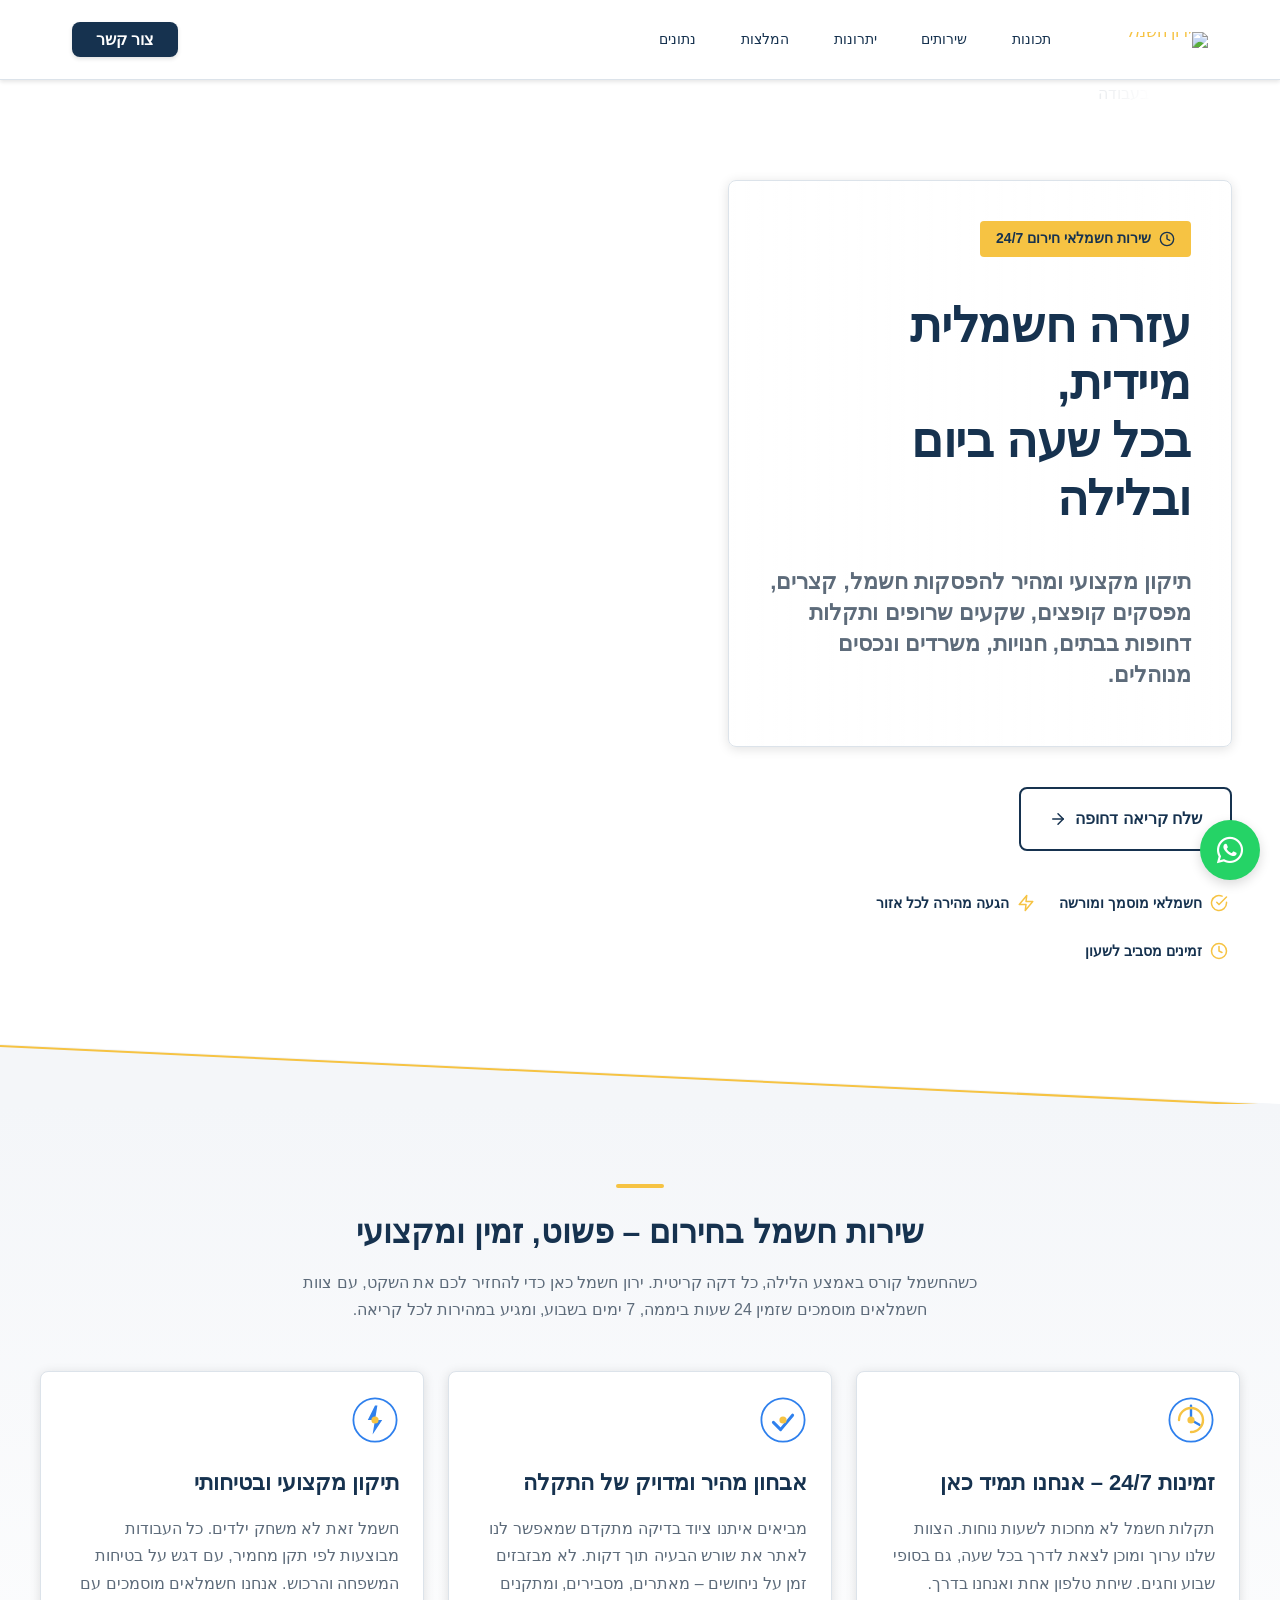
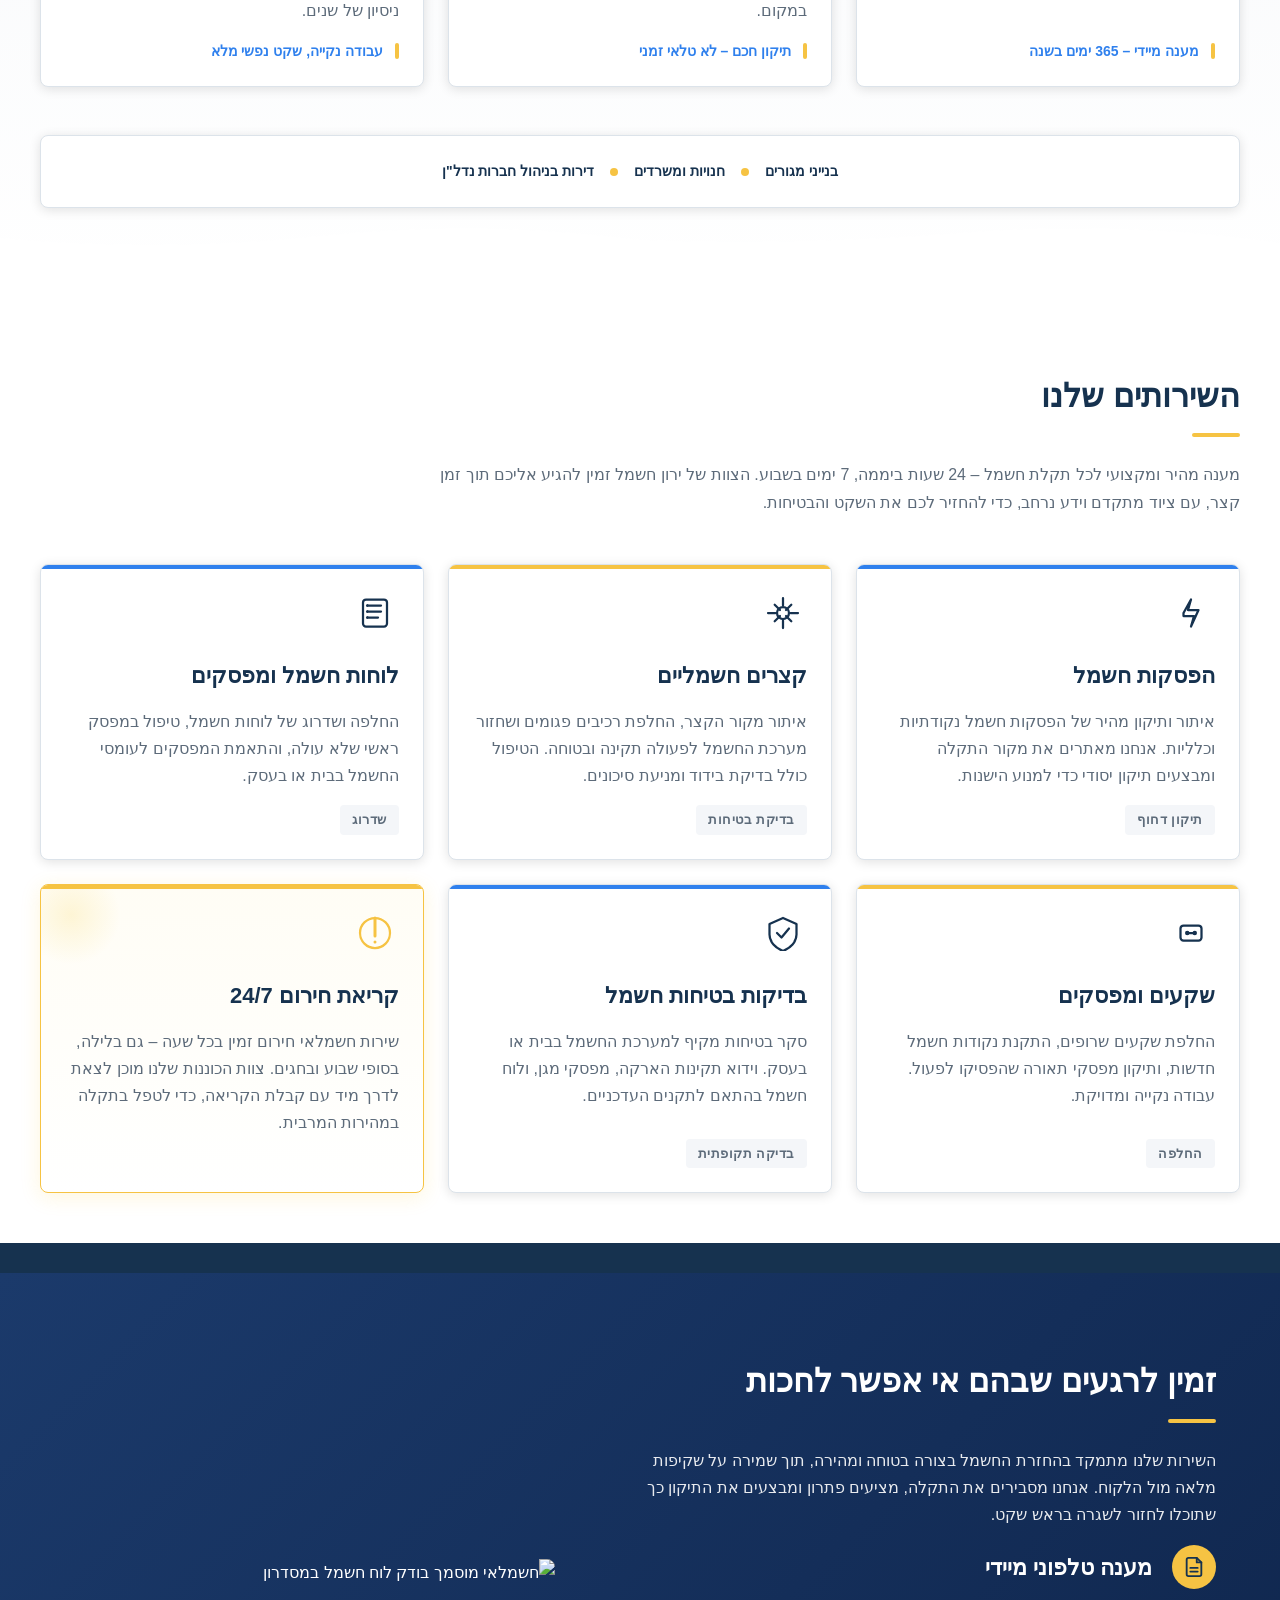
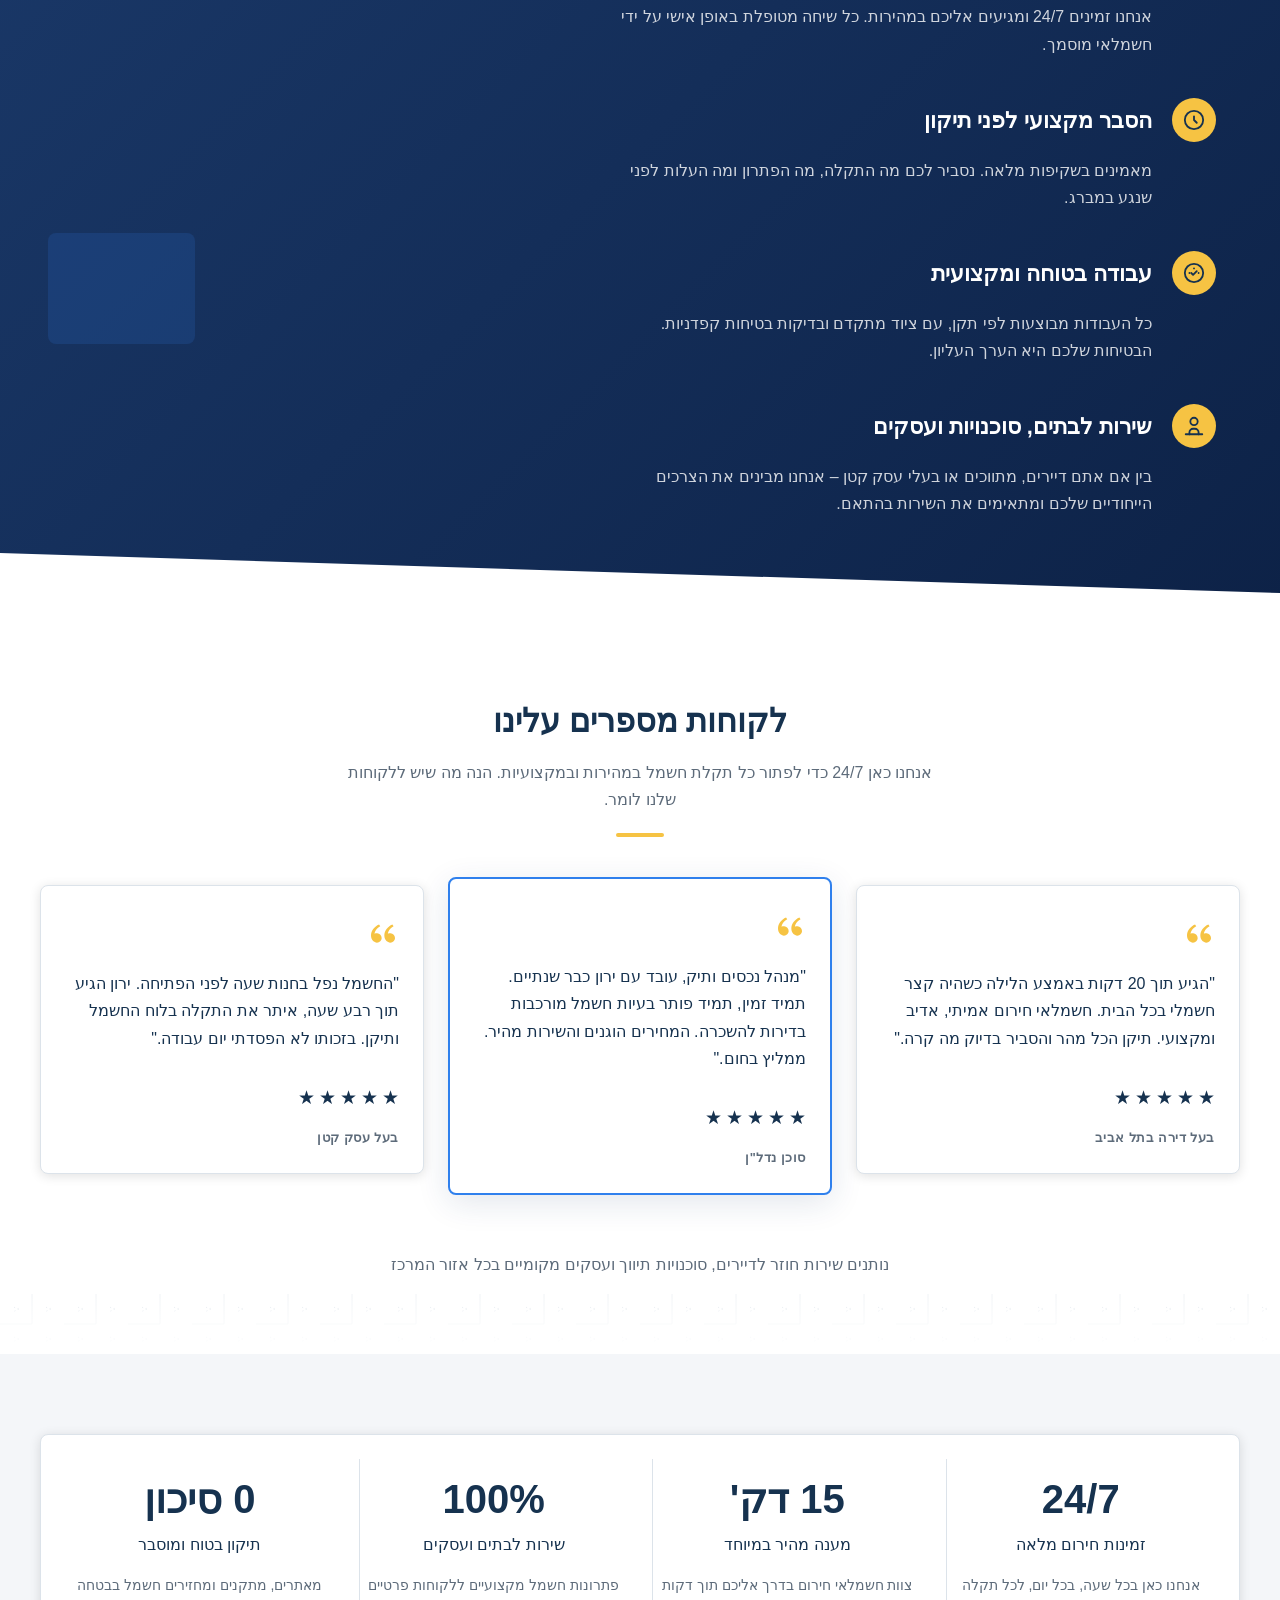
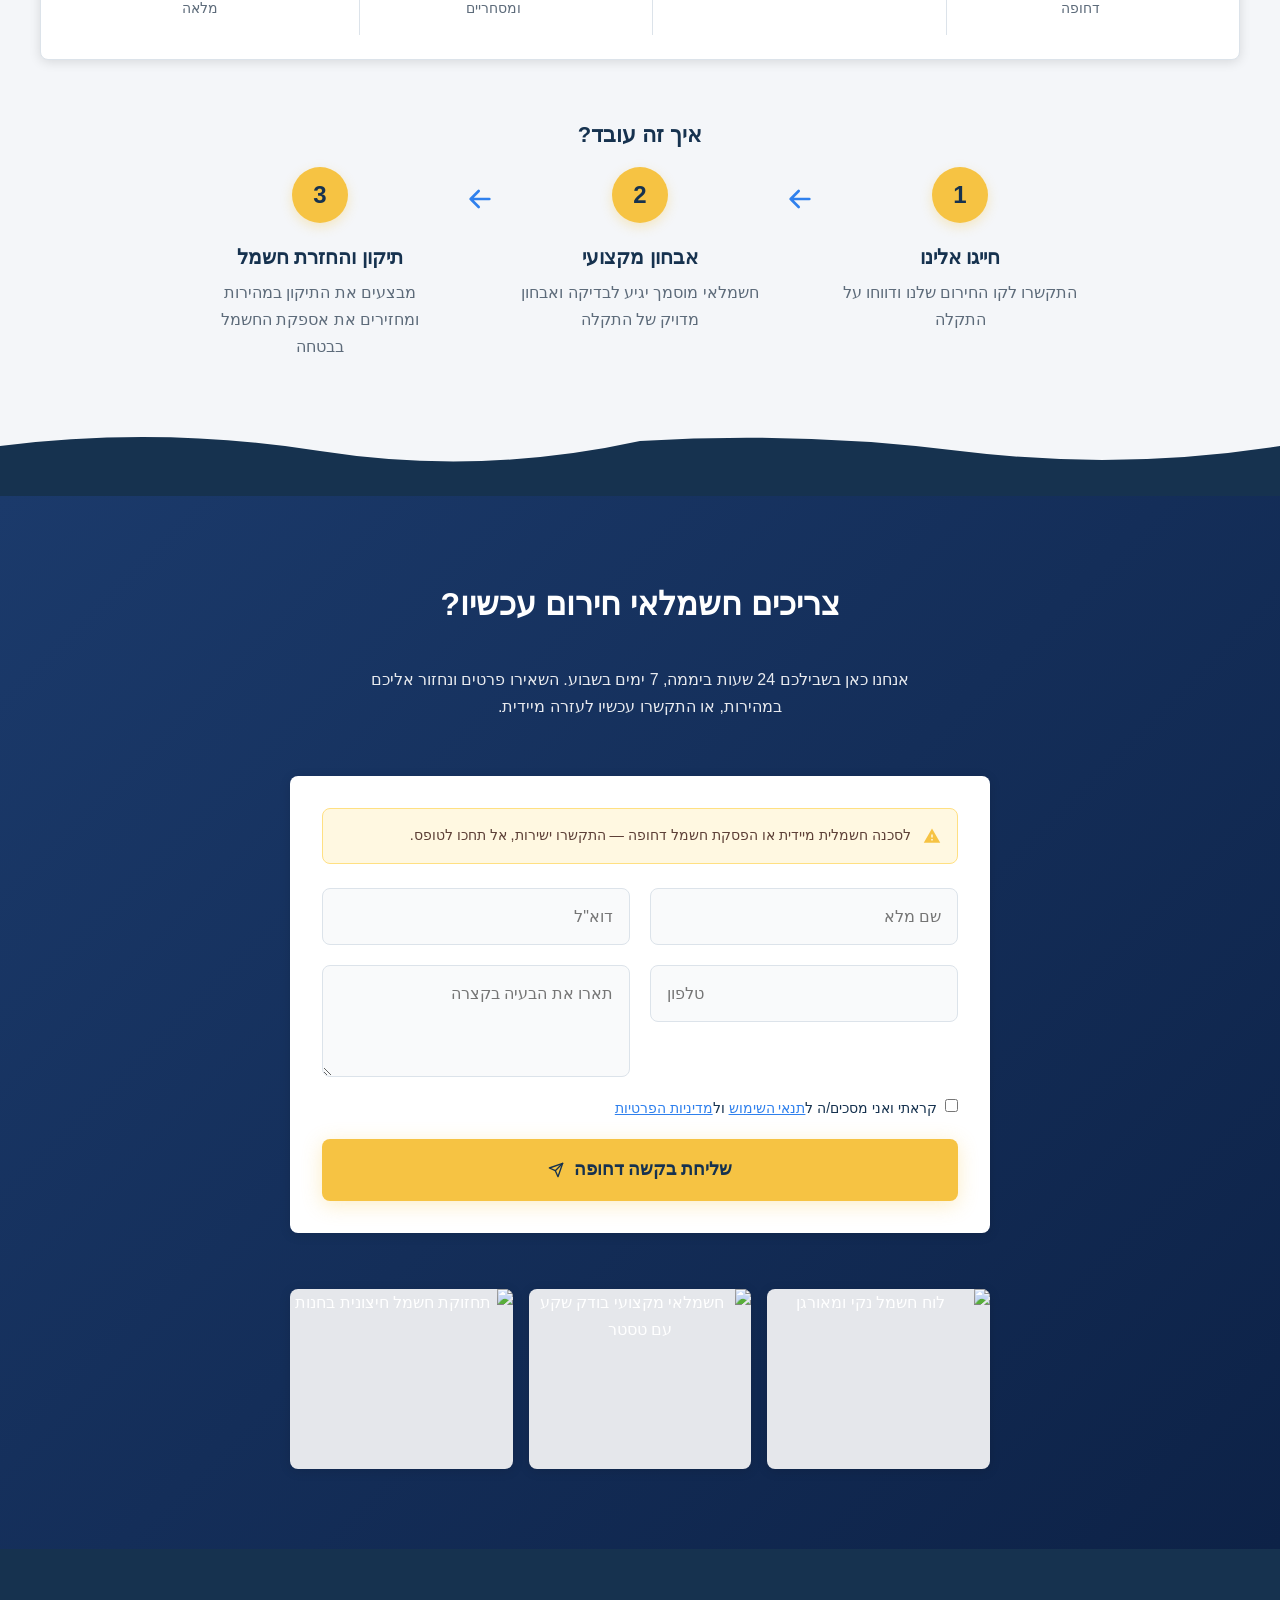
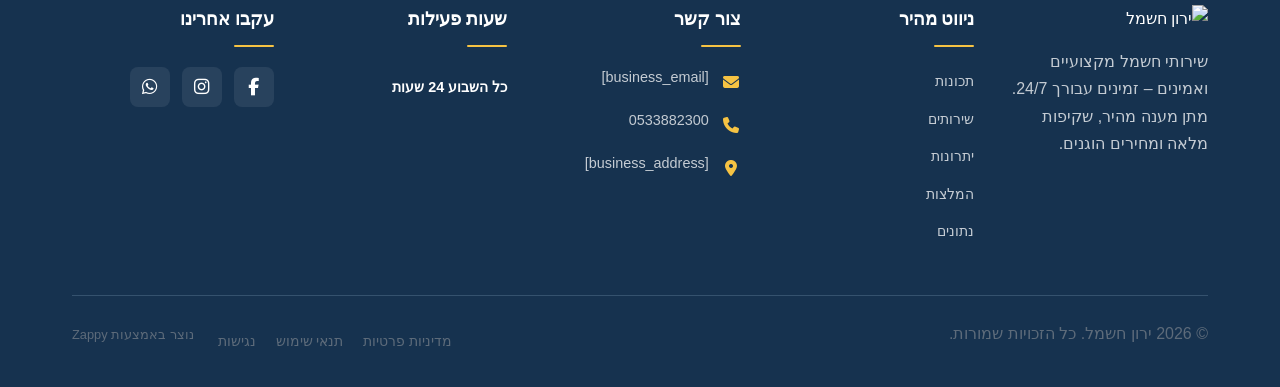
==== commit d2b9db1a: "Background sync: Progressive GitHub Sync" ====
--- a/public/index.html
+++ b/public/index.html
@@ -1 +1 @@
-<!doctype html><html dir="rtl" lang="he"><head><meta charset="UTF-8"><meta content="width=device-width,initial-scale=1" name="viewport"><meta content="index, follow" name="robots"><title>חשמלאי חירום זמין עכשיו — ירון חשמל</title><meta content="תקוע בלי חשמל? ירון חשמל מעניק שירות חשמלאי חירום 24 שעות ביממה, 7 ימים בשבוע. מענה מיידי, אמינות ללא פשרות והגעה מהירה לכל אזור. אל תישארו בחושך — חייגו עכשיו!" name="description"><meta content="חשמלאי חירום, חשמלאי 24 שעות, חשמלאי דחוף, אין חשמל בבית, חשמלאי עכשיו" name="keywords"><link href="/assets/favicon.ico" rel="icon" type="image/x-icon"><link href="/assets/favicon-16x16.png" rel="icon" type="image/png" sizes="16x16"><link href="/assets/favicon-32x32.png" rel="icon" type="image/png" sizes="32x32"><link href="/assets/favicon-48x48.png" rel="icon" type="image/png" sizes="48x48"><link href="/assets/favicon-192x192.png" rel="icon" type="image/png" sizes="192x192"><link href="/assets/favicon-512x512.png" rel="icon" type="image/png" sizes="512x512"><link href="/assets/apple-touch-icon.png" rel="apple-touch-icon"><script>!function(){"use strict";var t="525a11b5-ab86-4561-b315-037ea3725234",e="https://api.zappy5.com/api/analytics/track",a=18e5,n=2592e6,o=!0,i=!0,r=!0;var s=function(){var e="zappy_visitor_"+t,a=null;try{if(a=localStorage.getItem(e)){var o=JSON.parse(a),i=Date.now();if(i-o.created<n)return o.lastSeen=i,localStorage.setItem(e,JSON.stringify(o)),o.id}}catch(t){console.warn("Zappy Analytics: LocalStorage not available")}var r="zv_"+Date.now()+"_"+Math.random().toString(36).substr(2,9);try{localStorage.setItem(e,JSON.stringify({id:r,created:Date.now(),lastSeen:Date.now()}))}catch(t){}return r}(),c=function(){var e="zappy_session_"+t,n=null;try{if(n=sessionStorage.getItem(e)){var o=JSON.parse(n),i=Date.now();if(i-o.timestamp<a)return o.timestamp=i,sessionStorage.setItem(e,JSON.stringify(o)),o.id}}catch(t){console.warn("Zappy Analytics: SessionStorage not available")}var r="zs_"+Date.now()+"_"+Math.random().toString(36).substr(2,9);try{sessionStorage.setItem(e,JSON.stringify({id:r,timestamp:Date.now()}))}catch(t){}return r}();function l(a,n){n=n||{};var o={website_id:t,event_type:a,page_path:window.location.pathname,referrer:document.referrer||"direct",visitor_id:s,session_id:c,metadata:n};if(navigator.sendBeacon){var i=new Blob([JSON.stringify(o)],{type:"application/json"});navigator.sendBeacon(e,i)}else fetch(e,{method:"POST",headers:{"Content-Type":"application/json"},body:JSON.stringify(o),keepalive:!0}).catch(function(t){console.warn("Zappy Analytics: Failed to track event",t)})}o&&l("pageview",{title:document.title,url:window.location.href}),i&&document.addEventListener("click",function(t){var e=t.target;if("BUTTON"===e.tagName||e.closest("button")){var a="BUTTON"===e.tagName?e:e.closest("button");l("click",{element:"button",text:a.textContent.trim().substring(0,100),id:a.id||null,class:a.className||null})}else if("A"===e.tagName||e.closest("a")){var n="A"===e.tagName?e:e.closest("a");l("navigation",{element:"link",text:n.textContent.trim().substring(0,100),href:n.href,external:n.hostname!==window.location.hostname})}},!0),r&&document.addEventListener("submit",function(t){var e=t.target;l("form_submit",{form_id:e.id||null,form_name:e.name||null,form_action:e.action||null,form_method:e.method||"GET"})},!0);var m=Date.now();window.addEventListener("beforeunload",function(){l("page_unload",{time_on_page:Math.floor((Date.now()-m)/1e3),page_path:window.location.pathname})}),window.zappyAnalytics={track:l,getVisitorId:function(){return s},getSessionId:function(){return c}}}()</script><meta content="חשמלאי חירום זמין עכשיו — ירון חשמל" property="og:title"><meta content="תקוע בלי חשמל? ירון חשמל מעניק שירות חשמלאי חירום 24 שעות ביממה, 7 ימים בשבוע. מענה מיידי, אמינות ללא פשרות והגעה מהירה לכל אזור. אל תישארו בחושך — חייגו עכשיו!" property="og:description"><meta content="summary_large_image" name="twitter:card"><meta content="חשמלאי חירום זמין עכשיו — ירון חשמל" name="twitter:title"><meta content="תקוע בלי חשמל? ירון חשמל מעניק שירות חשמלאי חירום 24 שעות ביממה, 7 ימים בשבוע. מענה מיידי, אמינות ללא פשרות והגעה מהירה לכל אזור. אל תישארו בחושך — חייגו עכשיו!" name="twitter:description"><meta content="website" property="og:type"><meta content="he_IL" property="og:locale"><link href="https://cdnjs.cloudflare.com/ajax/libs/font-awesome/6.4.0/css/all.min.css" rel="stylesheet"><style>.skip-link{position:absolute;top:0;left:0;transform:translateY(-200%);padding:12px 18px;background:var(--bg-dark,#1a1a1a);color:var(--text-light,#fff);font-weight:600;border-radius:0 0 8px 0;z-index:10000}.skip-link:focus{transform:none;outline:2px solid var(--ring,#fff);outline-offset:2px}:focus-visible{outline:2px solid var(--ring,currentColor);outline-offset:3px}</style><link href="/assets/favicon.ico" rel="icon" type="image/x-icon"><link href="/assets/favicon-16x16.png" rel="icon" type="image/png" sizes="16x16"><link href="/assets/favicon-32x32.png" rel="icon" type="image/png" sizes="32x32"><link href="/assets/favicon-48x48.png" rel="icon" type="image/png" sizes="48x48"><link href="/assets/favicon-192x192.png" rel="icon" type="image/png" sizes="192x192"><link href="/assets/favicon-512x512.png" rel="icon" type="image/png" sizes="512x512"><link href="/assets/apple-touch-icon.png" rel="apple-touch-icon"><link href="https://cdn.jsdelivr.net/npm/vanilla-cookieconsent@3/dist/cookieconsent.css" rel="stylesheet"><script src="https://cdn.jsdelivr.net/npm/vanilla-cookieconsent@3/dist/cookieconsent.umd.js"></script><script src="https://cdn.jsdelivr.net/gh/mickidum/acc_toolbar/acctoolbar/acctoolbar.min.js"></script><link href="/styles.css" rel="stylesheet"><script>window.ZAPPY_WEBSITE_ID="525a11b5-ab86-4561-b315-037ea3725234",window.ZAPPY_API_BASE="https://api.zappy5.com"</script><style id="zappy-dropdown-submenu-styles">#navMenu li:has(.sub-menu),.nav-menu li:has(.sub-menu),.navbar li:has(.sub-menu),nav li:has(.sub-menu){position:relative}#navMenu .sub-menu,.nav-menu .sub-menu,.navbar .sub-menu,nav .sub-menu{display:block!important;position:absolute!important;top:100%;left:0;min-width:220px;background:#fff;border-radius:8px;box-shadow:0 8px 25px rgba(0,0,0,.15);padding:8px 0;opacity:0;visibility:hidden;transform:translateY(10px);transition:all .3s ease;z-index:1000;list-style:none;pointer-events:none}#navMenu li:hover>.sub-menu,.nav-menu li:hover>.sub-menu,.navbar li:hover>.sub-menu,nav li:hover>.sub-menu{opacity:1!important;visibility:visible!important;transform:translateY(0)!important;pointer-events:auto!important}.sub-menu li{list-style:none;margin:0;padding:0}.sub-menu a{display:block!important;padding:10px 16px!important;color:var(--text-dark,#333)!important;font-weight:500;text-decoration:none;white-space:nowrap;transition:background-color .2s}.sub-menu .zappy-nav-child>a{padding-left:28px!important;font-size:.9em!important;opacity:.85!important}[dir=rtl] .sub-menu .zappy-nav-child>a,html[lang=ar] .sub-menu .zappy-nav-child>a,html[lang=he] .sub-menu .zappy-nav-child>a{padding-left:10px!important;padding-right:28px!important}.sub-menu .zappy-nav-parent>a{font-weight:600!important}.sub-menu a:hover{background-color:#f5f5f5}[dir=rtl] .nav-menu .sub-menu,[dir=rtl] .navbar .sub-menu,[dir=rtl] nav .sub-menu,html[lang=ar] .nav-menu .sub-menu,html[lang=ar] .navbar .sub-menu,html[lang=ar] nav .sub-menu,html[lang=he] .nav-menu .sub-menu,html[lang=he] .navbar .sub-menu,html[lang=he] nav .sub-menu{left:auto!important;right:0!important}.sub-menu:empty,.sub-menu:not(:has(li)):not(:has(> a)),.sub-menu:not(:has(li:not(.zappy-hidden-menu-item))):not(:has(> a)){display:none!important;opacity:0!important;visibility:hidden!important;pointer-events:none!important}li:has(.menu-group-title):hover>.sub-menu{opacity:1!important;visibility:visible!important;transform:translateY(0)!important;pointer-events:auto!important}#navMenu>li>.menu-group-title,.nav-menu>li>.menu-group-title{display:inline-block;padding:.5rem 1rem;cursor:default;user-select:none}@media (max-width:768px){#navMenu .sub-menu,.nav-menu .sub-menu,.navbar .sub-menu,nav .sub-menu{position:static!important;transform:none!important;box-shadow:none!important;background:0 0!important;max-height:0;overflow:hidden;opacity:0;visibility:hidden;transition:max-height .3s ease,opacity .3s ease;padding:0!important;border-radius:0!important}#navMenu .sub-menu.mobile-expanded,.nav-menu .sub-menu.mobile-expanded,.navbar .sub-menu.mobile-expanded{max-height:none!important;overflow-y:visible!important;opacity:1!important;visibility:visible!important;padding:8px 0 8px 16px!important}[dir=rtl] .sub-menu.mobile-expanded,html[lang=he] .sub-menu.mobile-expanded{padding:8px 16px 8px 0!important}#navMenu li:hover>.sub-menu,.nav-menu li:hover>.sub-menu,.navbar li:hover>.sub-menu,nav li:hover>.sub-menu{opacity:0;visibility:hidden;pointer-events:none}#navMenu li>.sub-menu.mobile-expanded,.nav-menu li>.sub-menu.mobile-expanded,.navbar li>.sub-menu.mobile-expanded,nav li>.sub-menu.mobile-expanded{opacity:1!important;visibility:visible!important;pointer-events:auto!important}#navMenu li:has(.sub-menu),.nav-menu li:has(.sub-menu),.navbar li:has(.sub-menu),nav li:has(.sub-menu){display:flex!important;flex-wrap:wrap!important;align-items:center!important;position:relative!important;min-height:44px!important}#navMenu li:has(.sub-menu)>a,.nav-menu li:has(.sub-menu)>a,.navbar li:has(.sub-menu)>a,nav li:has(.sub-menu)>a{flex:1!important;min-width:0!important}#navMenu li:has(.sub-menu)>.menu-group-title,.nav-menu li:has(.sub-menu)>.menu-group-title,.navbar li:has(.sub-menu)>.menu-group-title,nav li:has(.sub-menu)>.menu-group-title{flex:1!important;min-width:0!important;padding:0!important;line-height:inherit!important}#navMenu li:has(.sub-menu)>.sub-menu,.nav-menu li:has(.sub-menu)>.sub-menu,.navbar li:has(.sub-menu)>.sub-menu,nav li:has(.sub-menu)>.sub-menu{flex-basis:100%!important;width:100%!important}#navMenu li:has(.sub-menu)>a [class*=arrow],#navMenu li:has(.sub-menu)>a [class*=chevron],.nav-menu li:has(.sub-menu)>a .fa-angle-down,.nav-menu li:has(.sub-menu)>a .fa-chevron-down,.nav-menu li:has(.sub-menu)>a [class*=arrow],.nav-menu li:has(.sub-menu)>a [class*=chevron],nav li:has(.sub-menu)>a [class*=arrow],nav li:has(.sub-menu)>a [class*=chevron]{display:none!important;visibility:hidden!important}.mobile-submenu-toggle{display:flex!important;align-items:center!important;justify-content:center!important;width:44px!important;height:auto!important;background:0 0!important;border:none!important;cursor:pointer!important;color:var(--text-dark)!important;position:static!important;flex-shrink:0!important;align-self:stretch!important;z-index:2!important;padding:0!important;margin:0!important}.mobile-submenu-toggle::after{content:''!important;width:0!important;height:0!important;border-left:6px solid transparent!important;border-right:6px solid transparent!important;border-top:7px solid currentColor!important;transition:transform .3s ease!important}.mobile-submenu-toggle.expanded::after{transform:rotate(180deg)!important}.sub-menu a{padding:10px 0!important;display:block!important;color:var(--text-dark)!important;white-space:normal!important}.sub-menu .zappy-nav-child>a{padding-left:28px!important;font-size:.9em!important;opacity:.85!important}[dir=rtl] .sub-menu .zappy-nav-child>a,html[lang=ar] .sub-menu .zappy-nav-child>a,html[lang=he] .sub-menu .zappy-nav-child>a{padding-left:0!important;padding-right:28px!important}.sub-menu .zappy-nav-parent>a{font-weight:600!important}#navMenu.active,.nav-menu.active{max-width:100vw!important;overflow-x:hidden!important;box-sizing:border-box!important}.navbar .sub-menu li a,.zappy-products-dropdown .sub-menu a,nav.navbar .sub-menu li a{color:var(--text-dark)!important}}@media (min-width:769px){.mobile-submenu-toggle{display:none!important}}</style><style id="zappy-widget-visibility">html[dir=rtl] .whatsapp-float{right:20px!important;left:auto!important}html:not([dir]) .whatsapp-float,html[dir=ltr] .whatsapp-float{left:20px!important;right:auto!important}html[dir=rtl] #mic-access-tool-general-button,html[dir=rtl] #mic-init-access-tool #mic-access-tool-general-button,html[dir=rtl] #mic-init-access-tool .mic-access-tool-general-button,html[dir=rtl] ._access-icon,html[dir=rtl] .mic-access-tool-general-button{left:20px!important;right:auto!important}html:not([dir]) #mic-access-tool-general-button,html:not([dir]) #mic-init-access-tool #mic-access-tool-general-button,html:not([dir]) #mic-init-access-tool .mic-access-tool-general-button,html:not([dir]) ._access-icon,html:not([dir]) .mic-access-tool-general-button,html[dir=ltr] #mic-access-tool-general-button,html[dir=ltr] #mic-init-access-tool #mic-access-tool-general-button,html[dir=ltr] #mic-init-access-tool .mic-access-tool-general-button,html[dir=ltr] ._access-icon,html[dir=ltr] .mic-access-tool-general-button{right:20px!important;left:auto!important}@media (max-width:768px){.whatsapp-float{display:flex!important}}@media (min-width:769px){.whatsapp-float{display:flex!important}}@media (max-width:768px){#mic-access-tool-general-button,#mic-init-access-tool #mic-access-tool-general-button,#mic-init-access-tool .mic-access-tool-general-button,._access-icon,.mic-access-tool-general-button{display:flex!important;visibility:visible!important;opacity:1!important;pointer-events:auto!important}#mic-access-tool-box.opened-mic-access-tool,#mic-init-access-tool #mic-access-tool-box.opened-mic-access-tool,.mic-access-tool-box.opened-mic-access-tool{visibility:visible!important;opacity:1!important;pointer-events:auto!important}}@media (min-width:769px){#mic-access-tool-general-button,#mic-init-access-tool #mic-access-tool-general-button,#mic-init-access-tool .mic-access-tool-general-button,._access-icon,.mic-access-tool-general-button{display:flex!important;visibility:visible!important;opacity:1!important;pointer-events:auto!important}#mic-access-tool-box.opened-mic-access-tool,#mic-init-access-tool #mic-access-tool-box.opened-mic-access-tool,.mic-access-tool-box.opened-mic-access-tool{visibility:visible!important;opacity:1!important;pointer-events:auto!important}}</style></head><body><a href="#main" class="skip-link">דלג לתוכן הראשי</a><nav class="navbar" dir="rtl"><button class="mobile-toggle" aria-label="Menu" id="mobileToggle"><svg viewBox="0 0 24 24" fill="none" height="24" width="24" class="hamburger-icon"><path d="M3 12h18M3 6h18M3 18h18" stroke="currentColor" stroke-width="2" stroke-linecap="round"></path></svg> <svg viewBox="0 0 24 24" fill="none" height="24" width="24" class="close-icon" style="display:none"><path d="M18 6L6 18M6 6l12 12" stroke="currentColor" stroke-width="2" stroke-linecap="round"></path></svg></button> <button class="phone-header-btn" aria-label="Call" data-phone="0533882300"><svg viewBox="0 0 24 24" fill="currentColor" height="20" width="20"><path d="M22 16.92v3a2 2 0 0 1-2.18 2 19.79 19.79 0 0 1-8.63-3.07 19.5 19.5 0 0 1-6-6 19.79 19.79 0 0 1-3.07-8.67A2 2 0 0 1 4.11 2h3a2 2 0 0 1 2 1.72 12.84 12.84 0 0 0 .7 2.81 2 2 0 0 1-.45 2.11L8.09 9.91a16 16 0 0 0 6 6l1.27-1.27a2 2 0 0 1 2.11-.45 12.84 12.84 0 0 0 2.81.7A2 2 0 0 1 22 16.92z"></path></svg></button><div class="nav-container"><div class="nav-right-group"><div class="nav-brand"><a href="/" class="logo-link"><img alt="ירון חשמל" src="/assets/site-----image-1.webp" class="logo"></a></div><ul class="nav-menu" id="navMenu"><li><a href="#features">תכונות</a></li><li><a href="#services">שירותים</a></li><li><a href="#benefits">יתרונות</a></li><li><a href="#testimonials">המלצות</a></li><li><a href="#stats">נתונים</a></li><li class="mobile-contact-link nav-cta-mobile-item"><a href="#cta" class="nav-cta-btn">צור קשר</a></li></ul></div><div class="nav-cta-container"><a href="#cta" class="nav-cta-btn">צור קשר</a></div></div></nav><script>window.addEventListener("load",function(){const e=document.querySelector(".navbar, nav, header");if(!e)return void console.log("[Navbar] Navbar element not found");let t=document.getElementById("mobileToggle")||document.querySelector(".mobile-toggle")||document.querySelector(".hamburger")||document.querySelector(".hamburger-menu")||document.querySelector(".menu-toggle")||document.querySelector(".burger-menu")||document.querySelector('[aria-label="Menu"]')||document.querySelector('[aria-label="תפריט"]');const o=document.querySelector(".phone-header-btn"),n=window.getComputedStyle(e);let r=n.backgroundColor;if(console.log("[Navbar] Initial navbar background:",r),"transparent"===r||"rgba(0, 0, 0, 0)"===r||r.startsWith("rgba")&&r.includes(", 0)")){const e=n.backgroundImage;if(e&&"none"!==e)console.log("[Navbar] Navbar has background image/gradient, using dark text"),r="rgb(240, 240, 240)";else{const e=window.getComputedStyle(document.body).backgroundColor;console.log("[Navbar] Navbar transparent, using body background:",e),r=e}}const a=r.match(/\d+/g);if(a&&a.length>=3){const e=(.299*parseInt(a[0])+.587*parseInt(a[1])+.114*parseInt(a[2]))/255;console.log("[Navbar] Mobile button colors preserved from Claude CSS (luminance:",e.toFixed(2)+")");const n=document.createElement("style");n.id="zappy-mobile-nav-fix";document.documentElement.lang;document.documentElement.dir,n.textContent='\n        /* Hide mobile buttons on desktop, show only on mobile */\n        @media (min-width: 769px) {\n          .mobile-toggle,\n          .phone-header-btn {\n            display: none !important;\n          }\n        }\n        \n        /* Show and position mobile buttons correctly on mobile */\n        @media (max-width: 768px) {\n          .navbar,\n          nav.navbar {\n            min-height: 70px !important;\n          }\n\n          .mobile-toggle,\n          .phone-header-btn {\n            position: absolute !important;\n            top: 0 !important;\n            bottom: 0 !important;\n            margin-top: auto !important;\n            margin-bottom: auto !important;\n            transform: none !important;\n            z-index: 1001 !important;\n            display: flex !important;\n            align-items: center !important;\n            justify-content: center !important;\n            width: 36px !important;\n            height: 36px !important;\n            border-radius: 50% !important;\n            border: none !important;\n            cursor: pointer !important;\n            padding: 6px !important;\n            background: none !important;\n            color: var(--nav-text, var(--text-dark)) !important;\n            touch-action: manipulation !important;\n            -webkit-tap-highlight-color: transparent !important;\n          }\n\n          html[data-zappy-site-type="ecommerce"] .phone-header-btn,\n          body[data-zappy-site-type="ecommerce"] .phone-header-btn,\n          html[data-zappy-site-type="ecommerce"] header .phone-header-btn,\n          html[data-zappy-site-type="ecommerce"] nav .phone-header-btn {\n            display: none !important;\n            visibility: hidden !important;\n            width: 0 !important;\n            height: 0 !important;\n            min-width: 0 !important;\n            overflow: hidden !important;\n          }\n          \n          /* LTR positioning (default): hamburger LEFT, phone RIGHT */\n          html:not([dir="rtl"]):not([lang="he"]):not([lang="ar"]) .mobile-toggle,\n          html[dir="ltr"] .mobile-toggle {\n            left: 12px !important;\n            right: auto !important;\n          }\n          html:not([dir="rtl"]):not([lang="he"]):not([lang="ar"]) .phone-header-btn,\n          html[dir="ltr"] .phone-header-btn {\n            right: 12px !important;\n            left: auto !important;\n          }\n          \n          /* RTL positioning: hamburger RIGHT, phone LEFT */\n          html[dir="rtl"] .mobile-toggle,\n          html[lang="he"] .mobile-toggle,\n          html[lang="ar"] .mobile-toggle {\n            right: 12px !important;\n            left: auto !important;\n          }\n          html[dir="rtl"] .phone-header-btn,\n          html[lang="he"] .phone-header-btn,\n          html[lang="ar"] .phone-header-btn {\n            left: 12px !important;\n            right: auto !important;\n          }\n          \n          /* CRITICAL: Ensure nav-container has min-height on mobile */\n          /* All children are positioned absolutely/fixed on mobile, so height:auto collapses to 0 */\n          .nav-container {\n            min-height: 70px !important;\n            position: relative !important;\n          }\n          \n          /* Ensure SVG icons are properly sized and inherit color */\n          .mobile-toggle svg,\n          .phone-header-btn svg {\n            width: 24px !important;\n            height: 24px !important;\n            /* Don\'t force display - let JavaScript control hamburger/close toggle */\n          }\n          \n          /* Reset nav-cta-container on mobile - remove desktop box-shadow/padding */\n          /* that creates a visible ghost box when CTA button is hidden */\n          .nav-cta-container {\n            box-shadow: none !important;\n            padding: 0 !important;\n          }\n          \n          /* Hide nav-cta-container entirely on mobile when there\'s no lang-switcher */\n          /* (only the CTA button is inside, and it\'s hidden on mobile) */\n          .nav-cta-container:not(:has(.lang-switcher)) {\n            display: none !important;\n          }\n          \n          /* CRITICAL: Prevent hero image fade gradient from bleeding over headline text */\n          /* The .image-fade-gradient has bottom: -30px (extends below parent) */\n          /* On mobile stacked layout, this overlaps the h1 text below the image */\n          .hero-image-column {\n            overflow: hidden !important;\n          }\n          .image-fade-gradient {\n            bottom: 0 !important;\n          }\n          \n          /* Hide desktop language switcher on mobile - hamburger menu handles it */\n          /* High specificity to override stored CSS */\n          .lang-switcher,\n          .nav-cta-container .lang-switcher,\n          .nav-container .lang-switcher,\n          .navbar .lang-switcher,\n          .navbar .nav-cta-container .lang-switcher {\n            display: none !important;\n          }\n        }\n      ';const r=document.getElementById("zappy-mobile-nav-fix");r&&r.remove(),document.head.appendChild(n),console.log("[Navbar] Critical CSS injected for mobile nav positioning");const i=window.innerWidth<=768;if(t){const e=t.querySelector(".hamburger-icon"),o=t.querySelector(".close-icon");e&&(e.style.setProperty("width","24px","important"),e.style.setProperty("height","24px","important"),e.style.setProperty("display","block","important")),o&&(o.style.setProperty("width","24px","important"),o.style.setProperty("height","24px","important"),o.style.setProperty("display","none","important")),i?(t.style.setProperty("position","absolute","important"),t.style.setProperty("top","0","important"),t.style.setProperty("bottom","0","important"),t.style.setProperty("margin-top","auto","important"),t.style.setProperty("margin-bottom","auto","important"),t.style.setProperty("transform","none","important"),t.style.setProperty("z-index","1001","important"),t.style.removeProperty("left"),t.style.removeProperty("right"),console.log("[Navbar] Mobile toggle positioning applied (mobile viewport)")):(t.style.removeProperty("position"),t.style.removeProperty("top"),t.style.removeProperty("transform"),t.style.removeProperty("z-index"),t.style.removeProperty("left"),t.style.removeProperty("right"),console.log("[Navbar] Desktop viewport - cleared mobile toggle inline positioning"))}if(o){const e=o.querySelector("svg");e&&(e.style.width="24px",e.style.height="24px",e.setAttribute("width","24"),e.setAttribute("height","24")),i?(o.style.setProperty("position","absolute","important"),o.style.setProperty("top","0","important"),o.style.setProperty("bottom","0","important"),o.style.setProperty("margin-top","auto","important"),o.style.setProperty("margin-bottom","auto","important"),o.style.setProperty("transform","none","important"),o.style.setProperty("z-index","1001","important"),o.style.removeProperty("left"),o.style.removeProperty("right"),console.log("[Navbar] Phone button positioning applied (mobile viewport)")):(o.style.removeProperty("position"),o.style.removeProperty("top"),o.style.removeProperty("transform"),o.style.removeProperty("z-index"),o.style.removeProperty("left"),o.style.removeProperty("right"),console.log("[Navbar] Desktop viewport - cleared phone button inline positioning"))}}else console.log("[Navbar] Could not parse background color:",r);t=document.getElementById("mobileToggle")||document.querySelector(".mobile-toggle")||document.querySelector(".hamburger")||document.querySelector(".hamburger-menu")||document.querySelector(".menu-toggle")||document.querySelector(".burger-menu")||document.querySelector('[aria-label="Menu"]')||document.querySelector('[aria-label="תפריט"]');const i=document.getElementById("navMenu")||document.querySelector(".nav-menu")||document.querySelector(".nav-links")||document.querySelector("nav ul:not(.submenu)");if(!t||!i)return void console.log("[Navbar] Mobile toggle or menu not found:",{toggle:!!t,menu:!!i});i.id||(i.id="navMenu"),console.log("[Navbar] Initializing mobile menu...");const l=t.cloneNode(!0);t.parentNode.replaceChild(l,t);var s=0;function p(e){var t=Date.now();t-s<300||(s=t,function(e){e.preventDefault(),e.stopPropagation();const t=l.querySelector(".hamburger-icon"),o=l.querySelector(".close-icon");i.classList.contains("active")?(i.classList.remove("active"),t&&t.style.setProperty("display","block","important"),o&&o.style.setProperty("display","none","important"),document.body.style.overflow="",document.body.classList.remove("menu-open"),console.log("[Navbar] Menu closed")):(i.classList.add("active"),t&&t.style.setProperty("display","none","important"),o&&o.style.setProperty("display","block","important"),document.body.style.overflow="hidden",document.body.classList.add("menu-open"),console.log("[Navbar] Menu opened"))}(e))}l.addEventListener("click",p),l.addEventListener("touchend",p),document.addEventListener("keydown",function(e){if(("Escape"===e.key||"Esc"===e.key)&&i.classList.contains("active")){const e=l.querySelector(".hamburger-icon"),t=l.querySelector(".close-icon");i.classList.remove("active"),e&&e.style.setProperty("display","block","important"),t&&t.style.setProperty("display","none","important"),document.body.style.overflow="",document.body.classList.remove("menu-open"),console.log("[Navbar] Menu closed (Escape)")}}),i.querySelectorAll("a").forEach(function(e){e.addEventListener("click",function(){if("#"===this.getAttribute("href"))return;const e=l.querySelector(".hamburger-icon"),t=l.querySelector(".close-icon");i.classList.remove("active"),e&&e.style.setProperty("display","block","important"),t&&t.style.setProperty("display","none","important"),document.body.style.overflow="",document.body.classList.remove("menu-open"),console.log("[Navbar] Menu closed (link clicked)")})});var m=i.querySelectorAll(".dropdown-toggle");m.forEach(function(e){e.addEventListener("click",function(e){e.preventDefault(),e.stopPropagation();var t=this.closest(".nav-dropdown");t&&(t.parentNode.querySelectorAll(".nav-dropdown.open").forEach(function(e){e!==t&&e.classList.remove("open")}),t.classList.toggle("open"),console.log("[Navbar] Dropdown toggled:",t.classList.contains("open")?"open":"closed"))})}),document.addEventListener("click",function(e){e.target.closest(".nav-dropdown")||document.querySelectorAll(".nav-dropdown.open").forEach(function(e){e.classList.remove("open")})}),console.log("[Navbar] Dropdown handlers initialized for "+m.length+" dropdowns"),o&&o.addEventListener("click",function(){const e=document.querySelectorAll('a[href^="tel:"]'),t=e.length>0?e[0].getAttribute("href").replace("tel:",""):"0533882300";window.location.href="tel:"+t,console.log("[Navbar] Phone button clicked")}),console.log("[Navbar] Mobile menu initialized successfully")})</script><main id="main"><section class="index-hero-section" data-band-index="0" data-layout-spec="בית-hero" id="hero" aria-label="גיבור דף הבית" data-hero-treatment="fade-bleed" data-hero-type="fullscreen-scrim" data-zappy-bg-overlay-color="#000000" data-zappy-bg-overlay-opacity="0" role="banner" style="--hero-fade-color:var(--bg-light);overflow:hidden"><div data-element-id="img-1783435741131-wky4yxtj4" data-element-type="image" data-zappy-wrapper-margins-applied="true" data-zappy-zoom-clip="true" data-zappy-zoom-wrapper="true" data-zappy-zoom-wrapper-align="center" data-zappy-zoom-wrapper-width-mode="full" style="position:absolute !important;top:0px !important;left:0px !important;width:100% !important;height:100% !important;max-width:none !important;margin-left:0px !important;margin-right:0px !important;z-index:0 !important;overflow:hidden !important"><img alt="חשמלאי מקצועי בעבודה" src="https://www.youtube.com/shorts/hyouSUmXu8I?feature=share" data-context="Professional electrician in clean navy-blue uniform with yellow safety accents, working beside a modern residential electrical panel, holding tools, bright and realistic lighting, shot on a residential site with clean white walls, composition focused on the right side of the frame leaving the left side naturally emptier for text overlay" data-placeholder="index-hero-image-1" height="900" loading="eager" width="1400" class="hero-fade-img" data-element-id="img-1783435741131-wky4yxtj4" data-element-type="image" data-hero-background="true" data-hero-bg="true" data-zappy-hero-img-base-blend="normal" data-zappy-hero-img-base-opacity="1" data-zappy-object-position="0% 50%" data-zappy-zoom="1" fetchpriority="high" style="opacity:1;mix-blend-mode:normal;object-position:0% 50% !important;margin:0px !important;position:absolute !important;left:0% !important;top:0% !important;width:100% !important;height:100% !important;max-width:none !important;max-height:none !important;display:block !important;object-fit:cover !important"></div><div class="hero-fade-content"><div class="hero-text-group"><p><span class="hero-badge"><svg viewBox="0 0 24 24" fill="none" data-element-type="icon" data-icon-type="svg" aria-hidden="true" height="16" stroke="currentColor" stroke-linecap="round" stroke-linejoin="round" stroke-width="2" width="16"><circle cx="12" cy="12" r="10"></circle><polyline points="12 6 12 12 16 14"></polyline></svg> שירות חשמלאי חירום 24/7</span></p><h1 class="hero-title">עזרה חשמלית מיידית,<br>בכל שעה ביום ובלילה</h1><h3 class="hero-subtitle">תיקון מקצועי ומהיר להפסקות חשמל, קצרים, מפסקים קופצים, שקעים שרופים ותקלות דחופות בבתים, חנויות, משרדים ונכסים מנוהלים.</h3></div><div class="hero-actions"><a href="#contact" class="btn-secondary-request" data-element-id="btn-1783435741127-ku5lztjkq" data-element-type="button" data-native-element="true">שלח קריאה דחופה <svg viewBox="0 0 24 24" fill="none" data-element-type="icon" data-icon-type="svg" aria-hidden="true" height="18" stroke="currentColor" stroke-linecap="round" stroke-linejoin="round" stroke-width="2" width="18"><line x1="5" x2="19" y1="12" y2="12"></line><polyline points="12 5 19 12 12 19"></polyline></svg></a></div><div class="hero-trust-row"><div class="trust-item"><svg viewBox="0 0 24 24" fill="none" data-element-type="icon" data-icon-type="svg" aria-hidden="true" height="18" stroke="currentColor" stroke-linecap="round" stroke-linejoin="round" stroke-width="2" width="18"><path d="M22 11.08V12a10 10 0 1 1-5.93-9.14"></path><polyline points="22 4 12 14.01 9 11.01"></polyline></svg> <span>חשמלאי מוסמך ומורשה</span></div><div class="trust-item"><svg viewBox="0 0 24 24" fill="none" data-element-type="icon" data-icon-type="svg" aria-hidden="true" height="18" stroke="currentColor" stroke-linecap="round" stroke-linejoin="round" stroke-width="2" width="18"><polygon points="13 2 3 14 12 14 11 22 21 10 12 10 13 2"></polygon></svg> <span>הגעה מהירה לכל אזור</span></div><div class="trust-item"><svg viewBox="0 0 24 24" fill="none" data-element-type="icon" data-icon-type="svg" aria-hidden="true" height="18" stroke="currentColor" stroke-linecap="round" stroke-linejoin="round" stroke-width="2" width="18"><circle cx="12" cy="12" r="10"></circle><polyline points="12 6 12 12 16 14"></polyline></svg> <span>זמינים מסביב לשעון</span></div></div></div><div class="index-hero-divider-wrapper"><svg viewBox="0 0 1200 80" xmlns="http://www.w3.org/2000/svg" aria-hidden="true" data-no-icon-edit="true" preserveAspectRatio="none"><defs><clipPath id="hero-diagonal"><polygon points="0,0 1200,0 1200,80 0,80"></polygon></clipPath></defs><path d="M0,80 L0,20 L1200,80 L1200,80 Z" fill="var(--bg-light)"></path><path d="M0,22 L1200,82" stroke="var(--accent)" stroke-width="2" fill="var(--bg-light)" vector-effect="non-scaling-stroke"></path></svg></div></section><section class="index-hero-section" data-band-index="0" data-layout-spec="בית-hero" id="hero-dup-1783438493243" aria-label="גיבור דף הבית" data-hero-treatment="fade-bleed" data-hero-type="fullscreen-scrim" data-zappy-bg-overlay-color="#000000" data-zappy-bg-overlay-opacity="0" role="banner" style="--hero-fade-color:var(--bg-light);overflow:hidden"><div data-element-id="img-1783435741131-wky4yxtj4" data-element-type="image" data-zappy-wrapper-margins-applied="true" data-zappy-zoom-clip="true" data-zappy-zoom-wrapper="true" data-zappy-zoom-wrapper-align="center" data-zappy-zoom-wrapper-width-mode="full" style="position:absolute !important;top:0px !important;left:0px !important;width:100% !important;height:100% !important;max-width:none !important;margin-left:0px !important;margin-right:0px !important;z-index:0 !important;overflow:hidden !important"><img alt="חשמלאי מקצועי בעבודה" src="https://www.youtube.com/shorts/hyouSUmXu8I?feature=share" data-context="Professional electrician in clean navy-blue uniform with yellow safety accents, working beside a modern residential electrical panel, holding tools, bright and realistic lighting, shot on a residential site with clean white walls, composition focused on the right side of the frame leaving the left side naturally emptier for text overlay" data-placeholder="index-hero-image-1" height="900" loading="eager" width="1400" class="hero-fade-img" data-element-id="img-1783435741131-wky4yxtj4" data-element-type="image" data-hero-background="true" data-hero-bg="true" data-zappy-hero-img-base-blend="normal" data-zappy-hero-img-base-opacity="1" data-zappy-object-position="0% 50%" data-zappy-zoom="1" fetchpriority="high" style="opacity:1;mix-blend-mode:normal;object-position:0% 50% !important;margin:0px !important;position:absolute !important;left:0% !important;top:0% !important;width:100% !important;height:100% !important;max-width:none !important;max-height:none !important;display:block !important;object-fit:cover !important"></div><div class="hero-fade-content"><div class="hero-text-group"><p><span class="hero-badge"><svg viewBox="0 0 24 24" fill="none" data-element-type="icon" data-icon-type="svg" aria-hidden="true" height="16" stroke="currentColor" stroke-linecap="round" stroke-linejoin="round" stroke-width="2" width="16"><circle cx="12" cy="12" r="10"></circle><polyline points="12 6 12 12 16 14"></polyline></svg> שירות חשמלאי חירום 24/7</span></p><h1 class="hero-title">עזרה חשמלית מיידית,<br>בכל שעה ביום ובלילה</h1><h3 class="hero-subtitle">תיקון מקצועי ומהיר להפסקות חשמל, קצרים, מפסקים קופצים, שקעים שרופים ותקלות דחופות בבתים, חנויות, משרדים ונכסים מנוהלים.</h3></div><div class="hero-actions"><a href="#contact" class="btn-secondary-request" data-element-id="btn-1783435741127-ku5lztjkq" data-element-type="button" data-native-element="true">שלח קריאה דחופה <svg viewBox="0 0 24 24" fill="none" data-element-type="icon" data-icon-type="svg" aria-hidden="true" height="18" stroke="currentColor" stroke-linecap="round" stroke-linejoin="round" stroke-width="2" width="18"><line x1="5" x2="19" y1="12" y2="12"></line><polyline points="12 5 19 12 12 19"></polyline></svg></a></div><div class="hero-trust-row"><div class="trust-item"><svg viewBox="0 0 24 24" fill="none" data-element-type="icon" data-icon-type="svg" aria-hidden="true" height="18" stroke="currentColor" stroke-linecap="round" stroke-linejoin="round" stroke-width="2" width="18"><path d="M22 11.08V12a10 10 0 1 1-5.93-9.14"></path><polyline points="22 4 12 14.01 9 11.01"></polyline></svg> <span>חשמלאי מוסמך ומורשה</span></div><div class="trust-item"><svg viewBox="0 0 24 24" fill="none" data-element-type="icon" data-icon-type="svg" aria-hidden="true" height="18" stroke="currentColor" stroke-linecap="round" stroke-linejoin="round" stroke-width="2" width="18"><polygon points="13 2 3 14 12 14 11 22 21 10 12 10 13 2"></polygon></svg> <span>הגעה מהירה לכל אזור</span></div><div class="trust-item"><svg viewBox="0 0 24 24" fill="none" data-element-type="icon" data-icon-type="svg" aria-hidden="true" height="18" stroke="currentColor" stroke-linecap="round" stroke-linejoin="round" stroke-width="2" width="18"><circle cx="12" cy="12" r="10"></circle><polyline points="12 6 12 12 16 14"></polyline></svg> <span>זמינים מסביב לשעון</span></div></div></div><div class="index-hero-divider-wrapper"><svg viewBox="0 0 1200 80" xmlns="http://www.w3.org/2000/svg" aria-hidden="true" data-no-icon-edit="true" preserveAspectRatio="none"><defs><clipPath id="hero-diagonal-dup-1783438493243-0"><polygon points="0,0 1200,0 1200,80 0,80"></polygon></clipPath></defs><path d="M0,80 L0,20 L1200,80 L1200,80 Z" fill="#F4F6F9"></path><path d="M0,22 L1200,82" stroke="var(--accent)" stroke-width="2" fill="#F4F6F9" vector-effect="non-scaling-stroke"></path></svg></div></section><section class="index-features-section" data-band-index="1" data-layout-spec="בית-features" id="features"><div class="index-features-section__container"><div class="index-features-section__intro"><div class="index-features-section__accent-bar" aria-hidden="true"></div><h2 class="index-features-section__title">שירות חשמל בחירום – פשוט, זמין ומקצועי</h2><p class="index-features-section__subtitle">כשהחשמל קורס באמצע הלילה, כל דקה קריטית. ירון חשמל כאן כדי להחזיר לכם את השקט, עם צוות חשמלאים מוסמכים שזמין 24 שעות ביממה, 7 ימים בשבוע, ומגיע במהירות לכל קריאה.</p></div><div class="index-features-section__grid"><article class="index-features-section__card"><div class="index-features-section__card-icon"><svg viewBox="0 0 40 40" fill="none" data-element-type="icon" data-icon-type="svg" xmlns="http://www.w3.org/2000/svg"><circle cx="20" cy="20" r="18" fill="none" stroke="#2F80ED" stroke-width="1.5"></circle><path d="M20 8V20L27 24" stroke="#2F80ED" stroke-width="2" stroke-linecap="round" stroke-linejoin="round"></path><path d="M10 20C10 14.48 14.48 10 20 10C25.52 10 30 14.48 30 20C30 25.52 25.52 30 20 30" stroke="#F6C343" stroke-width="2" stroke-linecap="round"></path><circle cx="20" cy="20" r="3" fill="#F6C343"></circle></svg></div><h3 class="index-features-section__card-title">זמינות 24/7 – אנחנו תמיד כאן</h3><p class="index-features-section__card-text">תקלות חשמל לא מחכות לשעות נוחות. הצוות שלנו ערוך ומוכן לצאת לדרך בכל שעה, גם בסופי שבוע וחגים. שיחת טלפון אחת ואנחנו בדרך.</p><span class="index-features-section__card-highlight">מענה מיידי – 365 ימים בשנה</span></article><article class="index-features-section__card"><div class="index-features-section__card-icon"><svg viewBox="0 0 40 40" fill="none" data-element-type="icon" data-icon-type="svg" xmlns="http://www.w3.org/2000/svg"><circle cx="20" cy="20" r="18" fill="none" stroke="#2F80ED" stroke-width="1.5"></circle><path d="M12 22L18 28L28 16" stroke="#2F80ED" stroke-width="2.5" stroke-linecap="round" stroke-linejoin="round"></path><circle cx="20" cy="20" r="3" fill="#F6C343"></circle></svg></div><h3 class="index-features-section__card-title">אבחון מהיר ומדויק של התקלה</h3><p class="index-features-section__card-text">מביאים איתנו ציוד בדיקה מתקדם שמאפשר לנו לאתר את שורש הבעיה תוך דקות. לא מבזבזים זמן על ניחושים – מאתרים, מסבירים, ומתקנים במקום.</p><span class="index-features-section__card-highlight">תיקון חכם – לא טלאי זמני</span></article><article class="index-features-section__card"><div class="index-features-section__card-icon"><svg viewBox="0 0 40 40" fill="none" data-element-type="icon" data-icon-type="svg" xmlns="http://www.w3.org/2000/svg"><circle cx="20" cy="20" r="18" fill="none" stroke="#2F80ED" stroke-width="1.5"></circle><path d="M20 8L14 20H20L18 32L26 20H20L22 8H20Z" fill="#2F80ED"></path><circle cx="20" cy="20" r="3" fill="#F6C343"></circle></svg></div><h3 class="index-features-section__card-title">תיקון מקצועי ובטיחותי</h3><p class="index-features-section__card-text">חשמל זאת לא משחק ילדים. כל העבודות מבוצעות לפי תקן מחמיר, עם דגש על בטיחות המשפחה והרכוש. אנחנו חשמלאים מוסמכים עם ניסיון של שנים.</p><span class="index-features-section__card-highlight">עבודה נקייה, שקט נפשי מלא</span></article></div><div class="index-features-section__availability-strip"><div class="index-features-section__availability-item"><span class="index-features-section__availability-text">בנייני מגורים</span></div><div class="index-features-section__availability-dot" aria-hidden="true"></div><div class="index-features-section__availability-item"><span class="index-features-section__availability-text">חנויות ומשרדים</span></div><div class="index-features-section__availability-dot" aria-hidden="true"></div><div class="index-features-section__availability-item"><span class="index-features-section__availability-text">דירות בניהול חברות נדל"ן</span></div></div></div><div class="index-features-section__divider-wrapper" aria-hidden="true"><svg viewBox="0 0 1200 80" xmlns="http://www.w3.org/2000/svg" aria-hidden="true" data-no-icon-edit="true" preserveAspectRatio="none"><path d="M0,80 L0,30 Q150,45 300,28 T600,32 Q750,38 900,25 T1200,35 L1200,80 Z" fill="var(--bg-light)"></path></svg></div></section><section class="index-services-section" data-band-index="2" data-layout-spec="בית-services" id="services" dir="rtl"><div class="index-services-section-container"><div class="index-services-intro"><h2 class="index-services-intro-heading">השירותים שלנו</h2><div class="index-services-intro-underline" aria-hidden="true"></div><p class="index-services-intro-text">מענה מהיר ומקצועי לכל תקלת חשמל – 24 שעות ביממה, 7 ימים בשבוע. הצוות של ירון חשמל זמין להגיע אליכם תוך זמן קצר, עם ציוד מתקדם וידע נרחב, כדי להחזיר לכם את השקט והבטיחות.</p></div><div class="index-services-grid"><div class="index-services-card index-services-card--accent-blue"><div class="index-services-card-icon-wrapper"><svg viewBox="0 0 48 48" fill="none" data-element-type="icon" data-icon-type="svg" xmlns="http://www.w3.org/2000/svg" class="index-services-card-icon"><path d="M14 24L24 6L20 20H34L24 42L28 28H14Z" stroke="currentColor" stroke-width="3" stroke-linejoin="round"></path></svg></div><h3 class="index-services-card-title">הפסקות חשמל</h3><p class="index-services-card-text">איתור ותיקון מהיר של הפסקות חשמל נקודתיות וכלליות. אנחנו מאתרים את מקור התקלה ומבצעים תיקון יסודי כדי למנוע הישנות.</p><span class="index-services-card-badge">תיקון דחוף</span></div><div class="index-services-card index-services-card--accent-yellow"><div class="index-services-card-icon-wrapper"><svg viewBox="0 0 48 48" fill="none" data-element-type="icon" data-icon-type="svg" xmlns="http://www.w3.org/2000/svg" class="index-services-card-icon"><path d="M24 4V14M24 34V44M4 24H14M34 24H44M12.93 12.93L20 20M28 28L35.07 35.07M35.07 12.93L28 20M20 28L12.93 35.07" stroke="currentColor" stroke-width="3" stroke-linecap="round"></path><circle cx="24" cy="24" r="8" stroke="currentColor" stroke-width="3"></circle></svg></div><h3 class="index-services-card-title">קצרים חשמליים</h3><p class="index-services-card-text">איתור מקור הקצר, החלפת רכיבים פגומים ושחזור מערכת החשמל לפעולה תקינה ובטוחה. הטיפול כולל בדיקת בידוד ומניעת סיכונים.</p><span class="index-services-card-badge">בדיקת בטיחות</span></div><div class="index-services-card index-services-card--accent-blue"><div class="index-services-card-icon-wrapper"><svg viewBox="0 0 48 48" fill="none" data-element-type="icon" data-icon-type="svg" xmlns="http://www.w3.org/2000/svg" class="index-services-card-icon"><rect height="36" width="32" x="8" y="6" rx="4" stroke="currentColor" stroke-width="3"></rect><line x1="16" x2="32" y1="14" y2="14" stroke="currentColor" stroke-linecap="round" stroke-width="3"></line><line x1="16" x2="32" y1="22" y2="22" stroke="currentColor" stroke-linecap="round" stroke-width="3"></line><line x1="16" x2="28" y1="30" y2="30" stroke="currentColor" stroke-linecap="round" stroke-width="3"></line><circle cx="14" cy="14" r="2" fill="currentColor"></circle><circle cx="14" cy="22" r="2" fill="currentColor"></circle><circle cx="14" cy="30" r="2" fill="currentColor"></circle></svg></div><h3 class="index-services-card-title">לוחות חשמל ומפסקים</h3><p class="index-services-card-text">החלפה ושדרוג של לוחות חשמל, טיפול במפסק ראשי שלא עולה, והתאמת המפסקים לעומסי החשמל בבית או בעסק.</p><span class="index-services-card-badge">שדרוג</span></div><div class="index-services-card index-services-card--accent-yellow"><div class="index-services-card-icon-wrapper"><svg viewBox="0 0 48 48" fill="none" data-element-type="icon" data-icon-type="svg" xmlns="http://www.w3.org/2000/svg" class="index-services-card-icon"><rect height="20" width="28" x="10" y="14" rx="4" stroke="currentColor" stroke-width="3"></rect><circle cx="19" cy="24" r="3" fill="currentColor"></circle><circle cx="29" cy="24" r="3" fill="currentColor"></circle><path d="M19 24H29" stroke="currentColor" stroke-width="3"></path></svg></div><h3 class="index-services-card-title">שקעים ומפסקים</h3><p class="index-services-card-text">החלפת שקעים שרופים, התקנת נקודות חשמל חדשות, ותיקון מפסקי תאורה שהפסיקו לפעול. עבודה נקייה ומדויקת.</p><span class="index-services-card-badge">החלפה</span></div><div class="index-services-card index-services-card--accent-blue"><div class="index-services-card-icon-wrapper"><svg viewBox="0 0 48 48" fill="none" data-element-type="icon" data-icon-type="svg" xmlns="http://www.w3.org/2000/svg" class="index-services-card-icon"><path d="M24 4L6 12V26C6 36 14 44 24 48C34 44 42 36 42 26V12L24 4Z" stroke="currentColor" stroke-width="3" stroke-linejoin="round"></path><path d="M16 24L22 30L32 18" stroke="currentColor" stroke-width="3" stroke-linecap="round" stroke-linejoin="round"></path></svg></div><h3 class="index-services-card-title">בדיקות בטיחות חשמל</h3><p class="index-services-card-text">סקר בטיחות מקיף למערכת החשמל בבית או בעסק. וידוא תקינות הארקה, מפסקי מגן, ולוח חשמל בהתאם לתקנים העדכניים.</p><span class="index-services-card-badge">בדיקה תקופתית</span></div><div class="index-services-card index-services-card--highlighted"><div class="index-services-card-accent-glow" aria-hidden="true"></div><div class="index-services-card-icon-wrapper index-services-card-icon-wrapper--emergency"><svg viewBox="0 0 48 48" fill="none" data-element-type="icon" data-icon-type="svg" xmlns="http://www.w3.org/2000/svg" class="index-services-card-icon"><path d="M24 4V28M24 36V36.02" stroke="currentColor" stroke-width="4" stroke-linecap="round"></path><circle cx="24" cy="24" r="20" stroke="currentColor" stroke-width="3"></circle></svg></div><h3 class="index-services-card-title">קריאת חירום 24/7</h3><p class="index-services-card-text">שירות חשמלאי חירום זמין בכל שעה – גם בלילה, בסופי שבוע ובחגים. צוות הכוננות שלנו מוכן לצאת לדרך מיד עם קבלת הקריאה, כדי לטפל בתקלה במהירות המרבית.</p><div class="index-services-card-cta-wrapper"></div></div></div></div><div class="index-services-divider-wrapper" aria-hidden="true"><svg viewBox="0 0 1200 80" xmlns="http://www.w3.org/2000/svg" aria-hidden="true" data-no-icon-edit="true" preserveAspectRatio="none"><path d="M0,80 L0,50 L1200,50 L1200,80 Z" fill="var(--bg-dark)"></path><path d="M0,80 L0,60 L1200,60 L1200,80 Z" fill="var(--bg-dark)"></path></svg></div></section><section class="index-benefits-section" data-band-index="3" data-layout-spec="בית-benefits" id="benefits" data-bg="dark" data-section-type="benefits"><div class="index-benefits-section__container"><div class="index-benefits-section__content"><div class="index-benefits-section__heading-group"><h2 class="index-benefits-section__title">זמין לרגעים שבהם אי אפשר לחכות</h2><div class="index-benefits-section__accent-line" aria-hidden="true"></div></div><p class="index-benefits-section__description">השירות שלנו מתמקד בהחזרת החשמל בצורה בטוחה ומהירה, תוך שמירה על שקיפות מלאה מול הלקוח. אנחנו מסבירים את התקלה, מציעים פתרון ומבצעים את התיקון כך שתוכלו לחזור לשגרה בראש שקט.</p><ul class="index-benefits-section__benefits-list"><li class="index-benefits-section__benefit-item zappy-grid-item-nested-grid" data-grid-item-index="0"><div class="index-benefits-section__benefit-icon"><svg viewBox="0 0 24 24" fill="none" data-element-type="icon" data-icon-type="svg" xmlns="http://www.w3.org/2000/svg" aria-hidden="true"><path d="M15 2H6C4.9 2 4 2.9 4 4V20C4 21.1 4.9 22 6 22H18C19.1 22 20 21.1 20 20V7L15 2Z" stroke="currentColor" stroke-width="2" stroke-linecap="round" stroke-linejoin="round"></path><path d="M15 2V7H20" stroke="currentColor" stroke-width="2" stroke-linecap="round" stroke-linejoin="round"></path><path d="M8 13H16" stroke="currentColor" stroke-width="2" stroke-linecap="round"></path><path d="M8 17H16" stroke="currentColor" stroke-width="2" stroke-linecap="round"></path></svg></div><div class="index-benefits-section__benefit-text"><h3 class="index-benefits-section__benefit-title">מענה טלפוני מיידי</h3><p class="index-benefits-section__benefit-desc">אנחנו זמינים 24/7 ומגיעים אליכם במהירות. כל שיחה מטופלת באופן אישי על ידי חשמלאי מוסמך.</p></div></li><li class="index-benefits-section__benefit-item zappy-grid-item-nested-grid" data-grid-item-index="1"><div class="index-benefits-section__benefit-icon"><svg viewBox="0 0 24 24" fill="none" data-element-type="icon" data-icon-type="svg" xmlns="http://www.w3.org/2000/svg" aria-hidden="true"><path d="M12 22C17.5228 22 22 17.5228 22 12C22 6.47715 17.5228 2 12 2C6.47715 2 2 6.47715 2 12C2 17.5228 6.47715 22 12 22Z" stroke="currentColor" stroke-width="2"></path><path d="M12 8V12L15 15" stroke="currentColor" stroke-width="2" stroke-linecap="round" stroke-linejoin="round"></path></svg></div><div class="index-benefits-section__benefit-text"><h3 class="index-benefits-section__benefit-title">הסבר מקצועי לפני תיקון</h3><p class="index-benefits-section__benefit-desc">מאמינים בשקיפות מלאה. נסביר לכם מה התקלה, מה הפתרון ומה העלות לפני שנגע במברג.</p></div></li><li class="index-benefits-section__benefit-item zappy-grid-item-nested-grid" data-grid-item-index="2"><div class="index-benefits-section__benefit-icon"><svg viewBox="0 0 24 24" fill="none" data-element-type="icon" data-icon-type="svg" xmlns="http://www.w3.org/2000/svg" aria-hidden="true"><path d="M9 12L11 14L15 10" stroke="currentColor" stroke-width="2" stroke-linecap="round" stroke-linejoin="round"></path><path d="M12 22C17.5228 22 22 17.5228 22 12C22 6.47715 17.5228 2 12 2C6.47715 2 2 6.47715 2 12C2 17.5228 6.47715 22 12 22Z" stroke="currentColor" stroke-width="2"></path><path d="M7 12H7.01" stroke="currentColor" stroke-width="2" stroke-linecap="round"></path><path d="M12 7H12.01" stroke="currentColor" stroke-width="2" stroke-linecap="round"></path><path d="M17 12H17.01" stroke="currentColor" stroke-width="2" stroke-linecap="round"></path></svg></div><div class="index-benefits-section__benefit-text"><h3 class="index-benefits-section__benefit-title">עבודה בטוחה ומקצועית</h3><p class="index-benefits-section__benefit-desc">כל העבודות מבוצעות לפי תקן, עם ציוד מתקדם ובדיקות בטיחות קפדניות. הבטיחות שלכם היא הערך העליון.</p></div></li><li class="index-benefits-section__benefit-item zappy-grid-item-nested-grid" data-grid-item-index="3"><div class="index-benefits-section__benefit-icon"><svg viewBox="0 0 24 24" fill="none" data-element-type="icon" data-icon-type="svg" xmlns="http://www.w3.org/2000/svg" aria-hidden="true"><path d="M17 21V19C17 16.7909 15.2091 15 13 15H11C8.79086 15 7 16.7909 7 19V21" stroke="currentColor" stroke-width="2" stroke-linecap="round" stroke-linejoin="round"></path><path d="M12 11C14.2091 11 16 9.20914 16 7C16 4.79086 14.2091 3 12 3C9.79086 3 8 4.79086 8 7C8 9.20914 9.79086 11 12 11Z" stroke="currentColor" stroke-width="2" stroke-linecap="round" stroke-linejoin="round"></path><path d="M3 21H21" stroke="currentColor" stroke-width="2" stroke-linecap="round"></path></svg></div><div class="index-benefits-section__benefit-text"><h3 class="index-benefits-section__benefit-title">שירות לבתים, סוכנויות ועסקים</h3><p class="index-benefits-section__benefit-desc">בין אם אתם דיירים, מתווכים או בעלי עסק קטן – אנחנו מבינים את הצרכים הייחודיים שלכם ומתאימים את השירות בהתאם.</p></div></li></ul></div><div class="index-benefits-section__imagery"><div class="index-benefits-section__image-wrapper"><img alt="חשמלאי מוסמך בודק לוח חשמל במסדרון" src="/assets/site-index-benefits-image-1.webp" data-context="A professional Israeli electrician in work uniform, testing an electrical panel in a well-lit apartment corridor or small business hallway. The electrician is focused, holding a multimeter, with a toolbox visible nearby. The environment feels clean, safe, and modern." data-placeholder="index-benefits-image-1" height="400" loading="lazy" width="600" class="index-benefits-section__image" data-element-id="img-1783435741132-nmz8rni8j" data-element-type="image" decoding="async"><div class="index-benefits-section__backplate" aria-hidden="true"></div></div></div></div><div class="index-benefits-section__divider-wrapper"><svg viewBox="0 0 1200 80" xmlns="http://www.w3.org/2000/svg" aria-hidden="true" data-no-icon-edit="true" preserveAspectRatio="none"><defs><linearGradient id="index-benefits-divider-grad" x1="0%" x2="100%" y1="0%" y2="0%"><stop offset="0%" stop-color="#F6C343"></stop><stop offset="100%" stop-color="#FFFFFF"></stop></linearGradient></defs><path d="M0,80 L0,20 L1200,60 L1200,80 Z" fill="var(--bg-light)"></path></svg></div></section><section class="index-testimonials-section" data-band-index="4" data-layout-spec="בית-testimonials" id="testimonials" dir="rtl"><div class="index-testimonials-section__container"><div class="index-testimonials-section__header"><h2>לקוחות מספרים עלינו</h2><p>אנחנו כאן 24/7 כדי לפתור כל תקלת חשמל במהירות ובמקצועיות. הנה מה שיש ללקוחות שלנו לומר.</p><div class="index-testimonials-section__heading-accent" aria-hidden="true"></div></div><div class="index-testimonials-section__cards-grid"><article class="index-testimonials-section__card"><div class="index-testimonials-section__card-quote-icon" aria-hidden="true"><svg viewBox="0 0 24 24" fill="currentColor" data-element-type="icon" data-icon-type="svg" xmlns="http://www.w3.org/2000/svg"><path d="M4.583 17.321C3.553 16.227 3 15 3 13.011c0-3.5 2.457-6.637 6.03-8.188l.893 1.378c-3.335 1.804-3.987 4.145-4.247 5.621.537-.278 1.24-.375 1.929-.311C9.591 11.69 11 13.166 11 15c0 1.933-1.567 3.5-3.5 3.5-1.137 0-2.146-.543-2.917-1.179zm10 0C13.553 16.227 13 15 13 13.011c0-3.5 2.457-6.637 6.03-8.188l.893 1.378c-3.335 1.804-3.987 4.145-4.247 5.621.537-.278 1.24-.375 1.929-.311C19.591 11.69 21 13.166 21 15c0 1.933-1.567 3.5-3.5 3.5-1.137 0-2.146-.543-2.917-1.179z"></path></svg></div><p class="index-testimonials-section__card-text">"הגיע תוך 20 דקות באמצע הלילה כשהיה קצר חשמלי בכל הבית. חשמלאי חירום אמיתי, אדיב ומקצועי. תיקן הכל מהר והסביר בדיוק מה קרה."</p><div class="index-testimonials-section__card-stars" aria-label="5 כוכבים"><span class="index-testimonials-section__star" aria-hidden="true">★</span> <span class="index-testimonials-section__star" aria-hidden="true">★</span> <span class="index-testimonials-section__star" aria-hidden="true">★</span> <span class="index-testimonials-section__star" aria-hidden="true">★</span> <span class="index-testimonials-section__star" aria-hidden="true">★</span></div><span class="index-testimonials-section__card-label">בעל דירה בתל אביב</span></article><article class="index-testimonials-section__card index-testimonials-section__card--elevated"><div class="index-testimonials-section__card-quote-icon" aria-hidden="true"><svg viewBox="0 0 24 24" fill="currentColor" data-element-type="icon" data-icon-type="svg" xmlns="http://www.w3.org/2000/svg"><path d="M4.583 17.321C3.553 16.227 3 15 3 13.011c0-3.5 2.457-6.637 6.03-8.188l.893 1.378c-3.335 1.804-3.987 4.145-4.247 5.621.537-.278 1.24-.375 1.929-.311C9.591 11.69 11 13.166 11 15c0 1.933-1.567 3.5-3.5 3.5-1.137 0-2.146-.543-2.917-1.179zm10 0C13.553 16.227 13 15 13 13.011c0-3.5 2.457-6.637 6.03-8.188l.893 1.378c-3.335 1.804-3.987 4.145-4.247 5.621.537-.278 1.24-.375 1.929-.311C19.591 11.69 21 13.166 21 15c0 1.933-1.567 3.5-3.5 3.5-1.137 0-2.146-.543-2.917-1.179z"></path></svg></div><p class="index-testimonials-section__card-text">"מנהל נכסים ותיק, עובד עם ירון כבר שנתיים. תמיד זמין, תמיד פותר בעיות חשמל מורכבות בדירות להשכרה. המחירים הוגנים והשירות מהיר. ממליץ בחום."</p><div class="index-testimonials-section__card-stars" aria-label="5 כוכבים"><span class="index-testimonials-section__star" aria-hidden="true">★</span> <span class="index-testimonials-section__star" aria-hidden="true">★</span> <span class="index-testimonials-section__star" aria-hidden="true">★</span> <span class="index-testimonials-section__star" aria-hidden="true">★</span> <span class="index-testimonials-section__star" aria-hidden="true">★</span></div><span class="index-testimonials-section__card-label">סוכן נדל"ן</span></article><article class="index-testimonials-section__card"><div class="index-testimonials-section__card-quote-icon" aria-hidden="true"><svg viewBox="0 0 24 24" fill="currentColor" data-element-type="icon" data-icon-type="svg" xmlns="http://www.w3.org/2000/svg"><path d="M4.583 17.321C3.553 16.227 3 15 3 13.011c0-3.5 2.457-6.637 6.03-8.188l.893 1.378c-3.335 1.804-3.987 4.145-4.247 5.621.537-.278 1.24-.375 1.929-.311C9.591 11.69 11 13.166 11 15c0 1.933-1.567 3.5-3.5 3.5-1.137 0-2.146-.543-2.917-1.179zm10 0C13.553 16.227 13 15 13 13.011c0-3.5 2.457-6.637 6.03-8.188l.893 1.378c-3.335 1.804-3.987 4.145-4.247 5.621.537-.278 1.24-.375 1.929-.311C19.591 11.69 21 13.166 21 15c0 1.933-1.567 3.5-3.5 3.5-1.137 0-2.146-.543-2.917-1.179z"></path></svg></div><p class="index-testimonials-section__card-text">"החשמל נפל בחנות שעה לפני הפתיחה. ירון הגיע תוך רבע שעה, איתר את התקלה בלוח החשמל ותיקן. בזכותו לא הפסדתי יום עבודה."</p><div class="index-testimonials-section__card-stars" aria-label="5 כוכבים"><span class="index-testimonials-section__star" aria-hidden="true">★</span> <span class="index-testimonials-section__star" aria-hidden="true">★</span> <span class="index-testimonials-section__star" aria-hidden="true">★</span> <span class="index-testimonials-section__star" aria-hidden="true">★</span> <span class="index-testimonials-section__star" aria-hidden="true">★</span></div><span class="index-testimonials-section__card-label">בעל עסק קטן</span></article></div><div class="index-testimonials-section__credibility"><p>נותנים שירות חוזר לדיירים, סוכנויות תיווך ועסקים מקומיים בכל אזור המרכז</p></div></div><div class="index-testimonials-section__divider-wrapper" aria-hidden="true"><svg viewBox="0 0 1200 60" xmlns="http://www.w3.org/2000/svg" aria-hidden="true" data-no-icon-edit="true" preserveAspectRatio="none"><defs><pattern height="30" id="index-testimonials-dots" patternUnits="userSpaceOnUse" width="30" x="0" y="0"><circle cx="15" cy="15" r="2" fill="none" stroke="var(--border-light)" stroke-width="1.5" stroke-dasharray="0.5 3"></circle></pattern><pattern height="60" id="index-testimonials-lines" patternUnits="userSpaceOnUse" width="60" x="0" y="0"><path d="M0,30 L30,30 M30,0 L30,30" stroke="var(--border-light)" stroke-width="1" fill="#F4F6F9" opacity="0.4"></path></pattern></defs><rect height="60" width="1200" x="0" y="0" fill="url(#index-testimonials-dots)"></rect><rect height="60" width="1200" x="0" y="0" fill="url(#index-testimonials-lines)"></rect><rect height="60" width="1200" x="0" y="0" fill="url(#index-testimonials-fade)"></rect><linearGradient id="index-testimonials-fade" x1="0" x2="0" y1="0" y2="1"><stop offset="0%" stop-color="var(--bg-light)" stop-opacity="0"></stop><stop offset="50%" stop-color="var(--bg-light)" stop-opacity="0.6"></stop><stop offset="100%" stop-color="var(--bg-light)" stop-opacity="1"></stop></linearGradient></svg></div></section><section class="index-stats-section" data-band-index="5" data-layout-spec="בית-stats" id="stats" dir="rtl"><div class="index-stats-container"><div class="index-stats-band"><div class="index-stats-item"><span class="index-stats-number">24/7</span><p class="index-stats-label">זמינות חירום מלאה</p><small class="index-stats-desc">אנחנו כאן בכל שעה, בכל יום, לכל תקלה דחופה</small></div><div class="index-stats-item"><span class="index-stats-number">15 דק'</span><p class="index-stats-label">מענה מהיר במיוחד</p><small class="index-stats-desc">צוות חשמלאי חירום בדרך אליכם תוך דקות</small></div><div class="index-stats-item"><span class="index-stats-number">100%</span><p class="index-stats-label">שירות לבתים ועסקים</p><small class="index-stats-desc">פתרונות חשמל מקצועיים ללקוחות פרטיים ומסחריים</small></div><div class="index-stats-item"><span class="index-stats-number">0 סיכון</span><p class="index-stats-label">תיקון בטוח ומוסבר</p><small class="index-stats-desc">מאתרים, מתקנים ומחזירים חשמל בבטחה מלאה</small></div></div><div class="index-stats-process"><h3 class="index-stats-process-title">איך זה עובד?</h3><div class="index-stats-steps"><div class="index-stats-step"><div class="index-stats-step-badge"><span class="index-stats-step-number">1</span></div><div class="index-stats-step-content"><h4 class="index-stats-step-heading">חייגו אלינו</h4><p class="index-stats-step-text">התקשרו לקו החירום שלנו ודווחו על התקלה</p></div></div><div class="index-stats-step-connector"><svg viewBox="0 0 24 24" fill="none" data-element-type="icon" data-icon-type="svg" xmlns="http://www.w3.org/2000/svg"><path d="M5 12H19M19 12L13 6M19 12L13 18" stroke="currentColor" stroke-width="2" stroke-linecap="round" stroke-linejoin="round"></path></svg></div><div class="index-stats-step"><div class="index-stats-step-badge"><span class="index-stats-step-number">2</span></div><div class="index-stats-step-content"><h4 class="index-stats-step-heading">אבחון מקצועי</h4><p class="index-stats-step-text">חשמלאי מוסמך יגיע לבדיקה ואבחון מדויק של התקלה</p></div></div><div class="index-stats-step-connector"><svg viewBox="0 0 24 24" fill="none" data-element-type="icon" data-icon-type="svg" xmlns="http://www.w3.org/2000/svg"><path d="M5 12H19M19 12L13 6M19 12L13 18" stroke="currentColor" stroke-width="2" stroke-linecap="round" stroke-linejoin="round"></path></svg></div><div class="index-stats-step"><div class="index-stats-step-badge"><span class="index-stats-step-number">3</span></div><div class="index-stats-step-content"><h4 class="index-stats-step-heading">תיקון והחזרת חשמל</h4><p class="index-stats-step-text">מבצעים את התיקון במהירות ומחזירים את אספקת החשמל בבטחה</p></div></div></div></div></div><div class="index-stats-divider-wrapper"><svg viewBox="0 0 1200 80" xmlns="http://www.w3.org/2000/svg" aria-hidden="true" data-no-icon-edit="true" preserveAspectRatio="none"><path d="M0,80 L0,30 Q150,10 300,35 T600,25 Q750,15 900,35 T1200,30 L1200,80 Z" fill="var(--bg-dark)"></path></svg></div></section><section class="index-cta-section" data-band-index="6" data-layout-spec="בית-cta" id="cta" dir="rtl"><div class="index-cta-section__container"><div class="index-cta-section__text-block"><h2>צריכים חשמלאי חירום עכשיו?</h2><p>אנחנו כאן בשבילכם 24 שעות ביממה, 7 ימים בשבוע. השאירו פרטים ונחזור אליכם במהירות, או התקשרו עכשיו לעזרה מיידית.</p></div><div class="index-cta-section__form-card"><div class="index-cta-section__emergency-note"><svg viewBox="0 0 24 24" fill="currentColor" data-element-type="icon" data-icon-type="svg" height="18" width="18"><path d="M1 21h22L12 2 1 21zm12-3h-2v-2h2v2zm0-4h-2v-4h2v4z"></path></svg> <span>לסכנה חשמלית מיידית או הפסקת חשמל דחופה — התקשרו ישירות, אל תחכו לטופס.</span></div><form class="contact-form index-cta-section__contact-form"><div class="index-cta-section__form-row"><div class="index-cta-section__form-group"><input name="name" required="" type="text" id="cta-name" placeholder="שם מלא"></div><div class="index-cta-section__form-group"><input name="email" required="" type="email" id="cta-email" placeholder="דוא&quot;ל"></div></div><div class="index-cta-section__form-row"><div class="index-cta-section__form-group"><input name="phone" required="" type="tel" id="cta-phone" placeholder="טלפון"></div><div class="index-cta-section__form-group"><textarea id="cta-message" name="message" placeholder="תארו את הבעיה בקצרה" rows="3"></textarea></div></div><div class="privacy-consent"><label class="privacy-consent-label"><input name="privacy_consent" required="" type="checkbox" class="privacy-consent-checkbox"> <span>קראתי ואני מסכים/ה ל<a href="/terms" target="_blank">תנאי השימוש</a> ול<a href="/privacy" target="_blank">מדיניות הפרטיות</a></span></label></div><button class="index-cta-section__submit-btn" type="submit">שליחת בקשה דחופה <svg viewBox="0 0 24 24" fill="none" data-element-type="icon" data-icon-type="svg" height="16" width="16" stroke="currentColor" stroke-linecap="round" stroke-linejoin="round" stroke-width="2"><line x1="22" x2="11" y1="2" y2="13"></line><polygon points="22 2 15 22 11 13 2 9 22 2"></polygon></svg></button></form></div><div class="index-cta-section__image-strip"><img alt="לוח חשמל נקי ומאורגן" src="/assets/site-index-cta-image-1.webp" data-context="Clean modern electrical panel with organized breakers and wiring, professional installation, bright lighting, Israeli residential electrician work" data-placeholder="index-cta-image-1" height="280" loading="lazy" width="400"> <img alt="חשמלאי מקצועי בודק שקע עם טסטר" src="/assets/site-index-cta-image-2.webp" data-context="Professional Israeli electrician in work uniform using a digital multimeter tester on a wall outlet, focused expression, safety gloves, modern tools" data-placeholder="index-cta-image-2" height="280" loading="lazy" width="400"> <img alt="תחזוקת חשמל חיצונית בחנות" src="/assets/site-index-cta-image-3.webp" data-context="Electrician performing maintenance on a storefront electrical sign or outdoor panel, evening ambient light, professional service vehicle in background, Israeli urban setting" data-placeholder="index-cta-image-3" height="280" loading="lazy" width="400"></div></div></section></main><footer class="site-footer"><div class="footer-container"><div class="footer-grid"><div class="footer-col footer-info-col"><img alt="ירון חשמל" src="/assets/electrical-services-logo.webp" class="logo" data-element-id="img-1783435741132-03g9lp8hl" data-element-type="image" data-zappy-footer-image="true"><p class="footer-tagline">שירותי חשמל מקצועיים ואמינים – זמינים עבורך 24/7. מתן מענה מהיר, שקיפות מלאה ומחירים הוגנים.</p></div><div class="footer-col footer-links-col"><h4>ניווט מהיר</h4><ul class="footer-links"><li><a href="#features">תכונות</a></li><li><a href="#services">שירותים</a></li><li><a href="#benefits">יתרונות</a></li><li><a href="#testimonials">המלצות</a></li><li><a href="#stats">נתונים</a></li></ul></div><div class="footer-col footer-contact-col"><h4>צור קשר</h4><ul class="footer-contact"><li><span class="contact-icon"><i class="fas fa-envelope" data-element-id="icon-1783435741130-qidpz68ay" data-element-type="icon" data-icon-type="fontawesome"></i></span> <span class="contact-text"><a href="mailto:[business_email]">[business_email]</a></span></li><li><span class="contact-icon"><i class="fas fa-phone" data-element-id="icon-1783435741130-1fa2tj2kt" data-element-type="icon" data-icon-type="fontawesome"></i></span> <span class="contact-text"><a href="tel:0533882300">0533882300</a></span></li><li><a href="/"><span class="contact-icon"><i class="fas fa-map-marker-alt" data-element-id="icon-1783435741130-gh4xrtdd0" data-element-type="icon" data-icon-type="fontawesome"></i></span> <span class="contact-text">[business_address]</span></a></li></ul></div><div class="footer-col footer-hours-col"><h4>שעות פעילות</h4><ul class="footer-hours"><li><a href="/"><span style="color:#000055 !important"><span style="color:#ffffff !important"><span style="color:#ffffff !important"><b>כל השבוע 24 שעות</b></span></span></span></a></li></ul></div><div class="footer-col footer-social-col"><h4>עקבו אחרינו</h4><div class="footer-social"><a href="#" aria-label="Facebook" data-zappy-social-placeholder="true"><i class="fab fa-facebook-f"></i></a> <a href="#" aria-label="Instagram" data-zappy-social-placeholder="true"><i class="fab fa-instagram" data-element-id="icon-1783435741130-znm1sb6qp" data-element-type="icon" data-icon-type="fontawesome"></i></a> <a href="#" aria-label="WhatsApp" data-zappy-social-placeholder="true"><i class="fab fa-whatsapp" data-element-id="icon-1783435741130-m7oe36mwk" data-element-type="icon" data-icon-type="fontawesome"></i></a></div></div></div><div class="footer-bottom"><div class="footer-bottom-left"><p class="footer-copyright">© 2026 ירון חשמל. כל הזכויות שמורות.</p></div><div class="footer-bottom-right"><div class="footer-legal"><a href="/privacy">מדיניות פרטיות</a> <a href="/terms">תנאי שימוש</a> <a href="/accessibility">נגישות</a></div><p class="zappy-editable"><a href="https://zappy5.com" class="zappy-attribution" target="_blank">נוצר באמצעות Zappy</a></p></div></div></div></footer><a href="https://wa.me/0533882300" class="whatsapp-float" aria-label="WhatsApp"><i class="fab fa-whatsapp"></i></a><div data-integration="accessibility:toolbar"></div><script src="/script.js"></script><script id="zappy-mobile-submenu-script">!function(){function e(){if(window.innerWidth>768)return document.querySelectorAll(".mobile-submenu-toggle").forEach(function(e){e.remove()}),void document.querySelectorAll(".sub-menu.mobile-expanded").forEach(function(e){e.classList.remove("mobile-expanded")});document.querySelectorAll(".nav-menu li:has(.sub-menu), nav li:has(.sub-menu), .navbar li:has(.sub-menu), #navMenu li:has(.sub-menu)").forEach(function(e){if(!e.querySelector(".mobile-submenu-toggle")){var t=e.querySelector(".sub-menu"),n=e.querySelector(":scope > a");if(t&&n){var o=document.createElement("button");o.className="mobile-submenu-toggle",o.setAttribute("aria-label","Toggle submenu"),o.setAttribute("type","button"),n.insertAdjacentElement("afterend",o),o.addEventListener("click",function(e){e.preventDefault(),e.stopPropagation(),document.querySelectorAll(".sub-menu.mobile-expanded").forEach(function(e){if(e!==t){e.classList.remove("mobile-expanded");var n=e.parentElement.querySelector(".mobile-submenu-toggle");n&&n.classList.remove("expanded")}}),t.classList.toggle("mobile-expanded"),o.classList.toggle("expanded")})}}})}var t;"loading"===document.readyState?document.addEventListener("DOMContentLoaded",e):e(),window.addEventListener("resize",function(){clearTimeout(t),t=setTimeout(e,250)});var n=new MutationObserver(function(t){t.forEach(function(t){if("attributes"===t.type){var n=t.target;n.classList&&(n.classList.contains("active")||n.classList.contains("open"))&&setTimeout(e,100)}})});setTimeout(function(){document.querySelectorAll(".mobile-menu, .nav-menu, #navMenu, nav").forEach(function(e){n.observe(e,{attributes:!0,attributeFilter:["class","style"]})})},500)}()</script></body></html>+<!doctype html><html dir="rtl" lang="he"><head><meta charset="UTF-8"><meta content="width=device-width,initial-scale=1" name="viewport"><meta content="index, follow" name="robots"><title>חשמלאי חירום זמין עכשיו — ירון חשמל</title><meta content="תקוע בלי חשמל? ירון חשמל מעניק שירות חשמלאי חירום 24 שעות ביממה, 7 ימים בשבוע. מענה מיידי, אמינות ללא פשרות והגעה מהירה לכל אזור. אל תישארו בחושך — חייגו עכשיו!" name="description"><meta content="חשמלאי חירום, חשמלאי 24 שעות, חשמלאי דחוף, אין חשמל בבית, חשמלאי עכשיו" name="keywords"><link href="/assets/favicon.ico" rel="icon" type="image/x-icon"><link href="/assets/favicon-16x16.png" rel="icon" type="image/png" sizes="16x16"><link href="/assets/favicon-32x32.png" rel="icon" type="image/png" sizes="32x32"><link href="/assets/favicon-48x48.png" rel="icon" type="image/png" sizes="48x48"><link href="/assets/favicon-192x192.png" rel="icon" type="image/png" sizes="192x192"><link href="/assets/favicon-512x512.png" rel="icon" type="image/png" sizes="512x512"><link href="/assets/apple-touch-icon.png" rel="apple-touch-icon"><script>!function(){"use strict";var t="525a11b5-ab86-4561-b315-037ea3725234",e="https://api.zappy5.com/api/analytics/track",a=18e5,n=2592e6,o=!0,i=!0,r=!0;var s=function(){var e="zappy_visitor_"+t,a=null;try{if(a=localStorage.getItem(e)){var o=JSON.parse(a),i=Date.now();if(i-o.created<n)return o.lastSeen=i,localStorage.setItem(e,JSON.stringify(o)),o.id}}catch(t){console.warn("Zappy Analytics: LocalStorage not available")}var r="zv_"+Date.now()+"_"+Math.random().toString(36).substr(2,9);try{localStorage.setItem(e,JSON.stringify({id:r,created:Date.now(),lastSeen:Date.now()}))}catch(t){}return r}(),c=function(){var e="zappy_session_"+t,n=null;try{if(n=sessionStorage.getItem(e)){var o=JSON.parse(n),i=Date.now();if(i-o.timestamp<a)return o.timestamp=i,sessionStorage.setItem(e,JSON.stringify(o)),o.id}}catch(t){console.warn("Zappy Analytics: SessionStorage not available")}var r="zs_"+Date.now()+"_"+Math.random().toString(36).substr(2,9);try{sessionStorage.setItem(e,JSON.stringify({id:r,timestamp:Date.now()}))}catch(t){}return r}();function l(a,n){n=n||{};var o={website_id:t,event_type:a,page_path:window.location.pathname,referrer:document.referrer||"direct",visitor_id:s,session_id:c,metadata:n};if(navigator.sendBeacon){var i=new Blob([JSON.stringify(o)],{type:"application/json"});navigator.sendBeacon(e,i)}else fetch(e,{method:"POST",headers:{"Content-Type":"application/json"},body:JSON.stringify(o),keepalive:!0}).catch(function(t){console.warn("Zappy Analytics: Failed to track event",t)})}o&&l("pageview",{title:document.title,url:window.location.href}),i&&document.addEventListener("click",function(t){var e=t.target;if("BUTTON"===e.tagName||e.closest("button")){var a="BUTTON"===e.tagName?e:e.closest("button");l("click",{element:"button",text:a.textContent.trim().substring(0,100),id:a.id||null,class:a.className||null})}else if("A"===e.tagName||e.closest("a")){var n="A"===e.tagName?e:e.closest("a");l("navigation",{element:"link",text:n.textContent.trim().substring(0,100),href:n.href,external:n.hostname!==window.location.hostname})}},!0),r&&document.addEventListener("submit",function(t){var e=t.target;l("form_submit",{form_id:e.id||null,form_name:e.name||null,form_action:e.action||null,form_method:e.method||"GET"})},!0);var m=Date.now();window.addEventListener("beforeunload",function(){l("page_unload",{time_on_page:Math.floor((Date.now()-m)/1e3),page_path:window.location.pathname})}),window.zappyAnalytics={track:l,getVisitorId:function(){return s},getSessionId:function(){return c}}}()</script><meta content="חשמלאי חירום זמין עכשיו — ירון חשמל" property="og:title"><meta content="תקוע בלי חשמל? ירון חשמל מעניק שירות חשמלאי חירום 24 שעות ביממה, 7 ימים בשבוע. מענה מיידי, אמינות ללא פשרות והגעה מהירה לכל אזור. אל תישארו בחושך — חייגו עכשיו!" property="og:description"><meta content="summary_large_image" name="twitter:card"><meta content="חשמלאי חירום זמין עכשיו — ירון חשמל" name="twitter:title"><meta content="תקוע בלי חשמל? ירון חשמל מעניק שירות חשמלאי חירום 24 שעות ביממה, 7 ימים בשבוע. מענה מיידי, אמינות ללא פשרות והגעה מהירה לכל אזור. אל תישארו בחושך — חייגו עכשיו!" name="twitter:description"><meta content="website" property="og:type"><meta content="he_IL" property="og:locale"><link href="https://cdnjs.cloudflare.com/ajax/libs/font-awesome/6.4.0/css/all.min.css" rel="stylesheet"><style>.skip-link{position:absolute;top:0;left:0;transform:translateY(-200%);padding:12px 18px;background:var(--bg-dark,#1a1a1a);color:var(--text-light,#fff);font-weight:600;border-radius:0 0 8px 0;z-index:10000}.skip-link:focus{transform:none;outline:2px solid var(--ring,#fff);outline-offset:2px}:focus-visible{outline:2px solid var(--ring,currentColor);outline-offset:3px}</style><link href="/assets/favicon.ico" rel="icon" type="image/x-icon"><link href="/assets/favicon-16x16.png" rel="icon" type="image/png" sizes="16x16"><link href="/assets/favicon-32x32.png" rel="icon" type="image/png" sizes="32x32"><link href="/assets/favicon-48x48.png" rel="icon" type="image/png" sizes="48x48"><link href="/assets/favicon-192x192.png" rel="icon" type="image/png" sizes="192x192"><link href="/assets/favicon-512x512.png" rel="icon" type="image/png" sizes="512x512"><link href="/assets/apple-touch-icon.png" rel="apple-touch-icon"><link href="https://cdn.jsdelivr.net/npm/vanilla-cookieconsent@3/dist/cookieconsent.css" rel="stylesheet"><script src="https://cdn.jsdelivr.net/npm/vanilla-cookieconsent@3/dist/cookieconsent.umd.js"></script><script src="https://cdn.jsdelivr.net/gh/mickidum/acc_toolbar/acctoolbar/acctoolbar.min.js"></script><link href="/styles.css" rel="stylesheet"><script>window.ZAPPY_WEBSITE_ID="525a11b5-ab86-4561-b315-037ea3725234",window.ZAPPY_API_BASE="https://api.zappy5.com"</script><link href="https://www.youtube.com/shorts/hyouSUmXu8I?feature=share" rel="preload" as="image" fetchpriority="high"><style id="zappy-dropdown-submenu-styles">#navMenu li:has(.sub-menu),.nav-menu li:has(.sub-menu),.navbar li:has(.sub-menu),nav li:has(.sub-menu){position:relative}#navMenu .sub-menu,.nav-menu .sub-menu,.navbar .sub-menu,nav .sub-menu{display:block!important;position:absolute!important;top:100%;left:0;min-width:220px;background:#fff;border-radius:8px;box-shadow:0 8px 25px rgba(0,0,0,.15);padding:8px 0;opacity:0;visibility:hidden;transform:translateY(10px);transition:all .3s ease;z-index:1000;list-style:none;pointer-events:none}#navMenu li:hover>.sub-menu,.nav-menu li:hover>.sub-menu,.navbar li:hover>.sub-menu,nav li:hover>.sub-menu{opacity:1!important;visibility:visible!important;transform:translateY(0)!important;pointer-events:auto!important}.sub-menu li{list-style:none;margin:0;padding:0}.sub-menu a{display:block!important;padding:10px 16px!important;color:var(--text-dark,#333)!important;font-weight:500;text-decoration:none;white-space:nowrap;transition:background-color .2s}.sub-menu .zappy-nav-child>a{padding-left:28px!important;font-size:.9em!important;opacity:.85!important}[dir=rtl] .sub-menu .zappy-nav-child>a,html[lang=ar] .sub-menu .zappy-nav-child>a,html[lang=he] .sub-menu .zappy-nav-child>a{padding-left:10px!important;padding-right:28px!important}.sub-menu .zappy-nav-parent>a{font-weight:600!important}.sub-menu a:hover{background-color:#f5f5f5}[dir=rtl] .nav-menu .sub-menu,[dir=rtl] .navbar .sub-menu,[dir=rtl] nav .sub-menu,html[lang=ar] .nav-menu .sub-menu,html[lang=ar] .navbar .sub-menu,html[lang=ar] nav .sub-menu,html[lang=he] .nav-menu .sub-menu,html[lang=he] .navbar .sub-menu,html[lang=he] nav .sub-menu{left:auto!important;right:0!important}.sub-menu:empty,.sub-menu:not(:has(li)):not(:has(> a)),.sub-menu:not(:has(li:not(.zappy-hidden-menu-item))):not(:has(> a)){display:none!important;opacity:0!important;visibility:hidden!important;pointer-events:none!important}li:has(.menu-group-title):hover>.sub-menu{opacity:1!important;visibility:visible!important;transform:translateY(0)!important;pointer-events:auto!important}#navMenu>li>.menu-group-title,.nav-menu>li>.menu-group-title{display:inline-block;padding:.5rem 1rem;cursor:default;user-select:none}@media (max-width:768px){#navMenu .sub-menu,.nav-menu .sub-menu,.navbar .sub-menu,nav .sub-menu{position:static!important;transform:none!important;box-shadow:none!important;background:0 0!important;max-height:0;overflow:hidden;opacity:0;visibility:hidden;transition:max-height .3s ease,opacity .3s ease;padding:0!important;border-radius:0!important}#navMenu .sub-menu.mobile-expanded,.nav-menu .sub-menu.mobile-expanded,.navbar .sub-menu.mobile-expanded{max-height:none!important;overflow-y:visible!important;opacity:1!important;visibility:visible!important;padding:8px 0 8px 16px!important}[dir=rtl] .sub-menu.mobile-expanded,html[lang=he] .sub-menu.mobile-expanded{padding:8px 16px 8px 0!important}#navMenu li:hover>.sub-menu,.nav-menu li:hover>.sub-menu,.navbar li:hover>.sub-menu,nav li:hover>.sub-menu{opacity:0;visibility:hidden;pointer-events:none}#navMenu li>.sub-menu.mobile-expanded,.nav-menu li>.sub-menu.mobile-expanded,.navbar li>.sub-menu.mobile-expanded,nav li>.sub-menu.mobile-expanded{opacity:1!important;visibility:visible!important;pointer-events:auto!important}#navMenu li:has(.sub-menu),.nav-menu li:has(.sub-menu),.navbar li:has(.sub-menu),nav li:has(.sub-menu){display:flex!important;flex-wrap:wrap!important;align-items:center!important;position:relative!important;min-height:44px!important}#navMenu li:has(.sub-menu)>a,.nav-menu li:has(.sub-menu)>a,.navbar li:has(.sub-menu)>a,nav li:has(.sub-menu)>a{flex:1!important;min-width:0!important}#navMenu li:has(.sub-menu)>.menu-group-title,.nav-menu li:has(.sub-menu)>.menu-group-title,.navbar li:has(.sub-menu)>.menu-group-title,nav li:has(.sub-menu)>.menu-group-title{flex:1!important;min-width:0!important;padding:0!important;line-height:inherit!important}#navMenu li:has(.sub-menu)>.sub-menu,.nav-menu li:has(.sub-menu)>.sub-menu,.navbar li:has(.sub-menu)>.sub-menu,nav li:has(.sub-menu)>.sub-menu{flex-basis:100%!important;width:100%!important}#navMenu li:has(.sub-menu)>a [class*=arrow],#navMenu li:has(.sub-menu)>a [class*=chevron],.nav-menu li:has(.sub-menu)>a .fa-angle-down,.nav-menu li:has(.sub-menu)>a .fa-chevron-down,.nav-menu li:has(.sub-menu)>a [class*=arrow],.nav-menu li:has(.sub-menu)>a [class*=chevron],nav li:has(.sub-menu)>a [class*=arrow],nav li:has(.sub-menu)>a [class*=chevron]{display:none!important;visibility:hidden!important}.mobile-submenu-toggle{display:flex!important;align-items:center!important;justify-content:center!important;width:44px!important;height:auto!important;background:0 0!important;border:none!important;cursor:pointer!important;color:var(--text-dark)!important;position:static!important;flex-shrink:0!important;align-self:stretch!important;z-index:2!important;padding:0!important;margin:0!important}.mobile-submenu-toggle::after{content:''!important;width:0!important;height:0!important;border-left:6px solid transparent!important;border-right:6px solid transparent!important;border-top:7px solid currentColor!important;transition:transform .3s ease!important}.mobile-submenu-toggle.expanded::after{transform:rotate(180deg)!important}.sub-menu a{padding:10px 0!important;display:block!important;color:var(--text-dark)!important;white-space:normal!important}.sub-menu .zappy-nav-child>a{padding-left:28px!important;font-size:.9em!important;opacity:.85!important}[dir=rtl] .sub-menu .zappy-nav-child>a,html[lang=ar] .sub-menu .zappy-nav-child>a,html[lang=he] .sub-menu .zappy-nav-child>a{padding-left:0!important;padding-right:28px!important}.sub-menu .zappy-nav-parent>a{font-weight:600!important}#navMenu.active,.nav-menu.active{max-width:100vw!important;overflow-x:hidden!important;box-sizing:border-box!important}.navbar .sub-menu li a,.zappy-products-dropdown .sub-menu a,nav.navbar .sub-menu li a{color:var(--text-dark)!important}}@media (min-width:769px){.mobile-submenu-toggle{display:none!important}}</style><style id="zappy-widget-visibility">html[dir=rtl] .whatsapp-float{right:20px!important;left:auto!important}html:not([dir]) .whatsapp-float,html[dir=ltr] .whatsapp-float{left:20px!important;right:auto!important}html[dir=rtl] #mic-access-tool-general-button,html[dir=rtl] #mic-init-access-tool #mic-access-tool-general-button,html[dir=rtl] #mic-init-access-tool .mic-access-tool-general-button,html[dir=rtl] ._access-icon,html[dir=rtl] .mic-access-tool-general-button{left:20px!important;right:auto!important}html:not([dir]) #mic-access-tool-general-button,html:not([dir]) #mic-init-access-tool #mic-access-tool-general-button,html:not([dir]) #mic-init-access-tool .mic-access-tool-general-button,html:not([dir]) ._access-icon,html:not([dir]) .mic-access-tool-general-button,html[dir=ltr] #mic-access-tool-general-button,html[dir=ltr] #mic-init-access-tool #mic-access-tool-general-button,html[dir=ltr] #mic-init-access-tool .mic-access-tool-general-button,html[dir=ltr] ._access-icon,html[dir=ltr] .mic-access-tool-general-button{right:20px!important;left:auto!important}@media (max-width:768px){.whatsapp-float{display:flex!important}}@media (min-width:769px){.whatsapp-float{display:flex!important}}@media (max-width:768px){#mic-access-tool-general-button,#mic-init-access-tool #mic-access-tool-general-button,#mic-init-access-tool .mic-access-tool-general-button,._access-icon,.mic-access-tool-general-button{display:flex!important;visibility:visible!important;opacity:1!important;pointer-events:auto!important}#mic-access-tool-box.opened-mic-access-tool,#mic-init-access-tool #mic-access-tool-box.opened-mic-access-tool,.mic-access-tool-box.opened-mic-access-tool{visibility:visible!important;opacity:1!important;pointer-events:auto!important}}@media (min-width:769px){#mic-access-tool-general-button,#mic-init-access-tool #mic-access-tool-general-button,#mic-init-access-tool .mic-access-tool-general-button,._access-icon,.mic-access-tool-general-button{display:flex!important;visibility:visible!important;opacity:1!important;pointer-events:auto!important}#mic-access-tool-box.opened-mic-access-tool,#mic-init-access-tool #mic-access-tool-box.opened-mic-access-tool,.mic-access-tool-box.opened-mic-access-tool{visibility:visible!important;opacity:1!important;pointer-events:auto!important}}</style></head><body><a href="#main" class="skip-link">דלג לתוכן הראשי</a><nav class="navbar" dir="rtl"><button class="mobile-toggle" aria-label="Menu" id="mobileToggle"><svg viewBox="0 0 24 24" fill="none" height="24" width="24" class="hamburger-icon"><path d="M3 12h18M3 6h18M3 18h18" stroke="currentColor" stroke-width="2" stroke-linecap="round"></path></svg> <svg viewBox="0 0 24 24" fill="none" height="24" width="24" class="close-icon" style="display:none"><path d="M18 6L6 18M6 6l12 12" stroke="currentColor" stroke-width="2" stroke-linecap="round"></path></svg></button> <button class="phone-header-btn" aria-label="Call" data-phone="0533882300"><svg viewBox="0 0 24 24" fill="currentColor" height="20" width="20"><path d="M22 16.92v3a2 2 0 0 1-2.18 2 19.79 19.79 0 0 1-8.63-3.07 19.5 19.5 0 0 1-6-6 19.79 19.79 0 0 1-3.07-8.67A2 2 0 0 1 4.11 2h3a2 2 0 0 1 2 1.72 12.84 12.84 0 0 0 .7 2.81 2 2 0 0 1-.45 2.11L8.09 9.91a16 16 0 0 0 6 6l1.27-1.27a2 2 0 0 1 2.11-.45 12.84 12.84 0 0 0 2.81.7A2 2 0 0 1 22 16.92z"></path></svg></button><div class="nav-container"><div class="nav-right-group"><div class="nav-brand"><a href="/" class="logo-link"><img alt="ירון חשמל" src="/assets/site-----image-1.webp" class="logo"></a></div><ul class="nav-menu" id="navMenu"><li><a href="#features">תכונות</a></li><li><a href="#services">שירותים</a></li><li><a href="#benefits">יתרונות</a></li><li><a href="#testimonials">המלצות</a></li><li><a href="#stats">נתונים</a></li><li class="mobile-contact-link nav-cta-mobile-item"><a href="#cta" class="nav-cta-btn">צור קשר</a></li></ul></div><div class="nav-cta-container"><a href="#cta" class="nav-cta-btn">צור קשר</a></div></div></nav><script>window.addEventListener("load",function(){const e=document.querySelector(".navbar, nav, header");if(!e)return void console.log("[Navbar] Navbar element not found");let t=document.getElementById("mobileToggle")||document.querySelector(".mobile-toggle")||document.querySelector(".hamburger")||document.querySelector(".hamburger-menu")||document.querySelector(".menu-toggle")||document.querySelector(".burger-menu")||document.querySelector('[aria-label="Menu"]')||document.querySelector('[aria-label="תפריט"]');const o=document.querySelector(".phone-header-btn"),n=window.getComputedStyle(e);let r=n.backgroundColor;if(console.log("[Navbar] Initial navbar background:",r),"transparent"===r||"rgba(0, 0, 0, 0)"===r||r.startsWith("rgba")&&r.includes(", 0)")){const e=n.backgroundImage;if(e&&"none"!==e)console.log("[Navbar] Navbar has background image/gradient, using dark text"),r="rgb(240, 240, 240)";else{const e=window.getComputedStyle(document.body).backgroundColor;console.log("[Navbar] Navbar transparent, using body background:",e),r=e}}const a=r.match(/\d+/g);if(a&&a.length>=3){const e=(.299*parseInt(a[0])+.587*parseInt(a[1])+.114*parseInt(a[2]))/255;console.log("[Navbar] Mobile button colors preserved from Claude CSS (luminance:",e.toFixed(2)+")");const n=document.createElement("style");n.id="zappy-mobile-nav-fix";document.documentElement.lang;document.documentElement.dir,n.textContent='\n        /* Hide mobile buttons on desktop, show only on mobile */\n        @media (min-width: 769px) {\n          .mobile-toggle,\n          .phone-header-btn {\n            display: none !important;\n          }\n        }\n        \n        /* Show and position mobile buttons correctly on mobile */\n        @media (max-width: 768px) {\n          .navbar,\n          nav.navbar {\n            min-height: 70px !important;\n          }\n\n          .mobile-toggle,\n          .phone-header-btn {\n            position: absolute !important;\n            top: 0 !important;\n            bottom: 0 !important;\n            margin-top: auto !important;\n            margin-bottom: auto !important;\n            transform: none !important;\n            z-index: 1001 !important;\n            display: flex !important;\n            align-items: center !important;\n            justify-content: center !important;\n            width: 36px !important;\n            height: 36px !important;\n            border-radius: 50% !important;\n            border: none !important;\n            cursor: pointer !important;\n            padding: 6px !important;\n            background: none !important;\n            color: var(--nav-text, var(--text-dark)) !important;\n            touch-action: manipulation !important;\n            -webkit-tap-highlight-color: transparent !important;\n          }\n\n          html[data-zappy-site-type="ecommerce"] .phone-header-btn,\n          body[data-zappy-site-type="ecommerce"] .phone-header-btn,\n          html[data-zappy-site-type="ecommerce"] header .phone-header-btn,\n          html[data-zappy-site-type="ecommerce"] nav .phone-header-btn {\n            display: none !important;\n            visibility: hidden !important;\n            width: 0 !important;\n            height: 0 !important;\n            min-width: 0 !important;\n            overflow: hidden !important;\n          }\n          \n          /* LTR positioning (default): hamburger LEFT, phone RIGHT */\n          html:not([dir="rtl"]):not([lang="he"]):not([lang="ar"]) .mobile-toggle,\n          html[dir="ltr"] .mobile-toggle {\n            left: 12px !important;\n            right: auto !important;\n          }\n          html:not([dir="rtl"]):not([lang="he"]):not([lang="ar"]) .phone-header-btn,\n          html[dir="ltr"] .phone-header-btn {\n            right: 12px !important;\n            left: auto !important;\n          }\n          \n          /* RTL positioning: hamburger RIGHT, phone LEFT */\n          html[dir="rtl"] .mobile-toggle,\n          html[lang="he"] .mobile-toggle,\n          html[lang="ar"] .mobile-toggle {\n            right: 12px !important;\n            left: auto !important;\n          }\n          html[dir="rtl"] .phone-header-btn,\n          html[lang="he"] .phone-header-btn,\n          html[lang="ar"] .phone-header-btn {\n            left: 12px !important;\n            right: auto !important;\n          }\n          \n          /* CRITICAL: Ensure nav-container has min-height on mobile */\n          /* All children are positioned absolutely/fixed on mobile, so height:auto collapses to 0 */\n          .nav-container {\n            min-height: 70px !important;\n            position: relative !important;\n          }\n          \n          /* Ensure SVG icons are properly sized and inherit color */\n          .mobile-toggle svg,\n          .phone-header-btn svg {\n            width: 24px !important;\n            height: 24px !important;\n            /* Don\'t force display - let JavaScript control hamburger/close toggle */\n          }\n          \n          /* Reset nav-cta-container on mobile - remove desktop box-shadow/padding */\n          /* that creates a visible ghost box when CTA button is hidden */\n          .nav-cta-container {\n            box-shadow: none !important;\n            padding: 0 !important;\n          }\n          \n          /* Hide nav-cta-container entirely on mobile when there\'s no lang-switcher */\n          /* (only the CTA button is inside, and it\'s hidden on mobile) */\n          .nav-cta-container:not(:has(.lang-switcher)) {\n            display: none !important;\n          }\n          \n          /* CRITICAL: Prevent hero image fade gradient from bleeding over headline text */\n          /* The .image-fade-gradient has bottom: -30px (extends below parent) */\n          /* On mobile stacked layout, this overlaps the h1 text below the image */\n          .hero-image-column {\n            overflow: hidden !important;\n          }\n          .image-fade-gradient {\n            bottom: 0 !important;\n          }\n          \n          /* Hide desktop language switcher on mobile - hamburger menu handles it */\n          /* High specificity to override stored CSS */\n          .lang-switcher,\n          .nav-cta-container .lang-switcher,\n          .nav-container .lang-switcher,\n          .navbar .lang-switcher,\n          .navbar .nav-cta-container .lang-switcher {\n            display: none !important;\n          }\n        }\n      ';const r=document.getElementById("zappy-mobile-nav-fix");r&&r.remove(),document.head.appendChild(n),console.log("[Navbar] Critical CSS injected for mobile nav positioning");const i=window.innerWidth<=768;if(t){const e=t.querySelector(".hamburger-icon"),o=t.querySelector(".close-icon");e&&(e.style.setProperty("width","24px","important"),e.style.setProperty("height","24px","important"),e.style.setProperty("display","block","important")),o&&(o.style.setProperty("width","24px","important"),o.style.setProperty("height","24px","important"),o.style.setProperty("display","none","important")),i?(t.style.setProperty("position","absolute","important"),t.style.setProperty("top","0","important"),t.style.setProperty("bottom","0","important"),t.style.setProperty("margin-top","auto","important"),t.style.setProperty("margin-bottom","auto","important"),t.style.setProperty("transform","none","important"),t.style.setProperty("z-index","1001","important"),t.style.removeProperty("left"),t.style.removeProperty("right"),console.log("[Navbar] Mobile toggle positioning applied (mobile viewport)")):(t.style.removeProperty("position"),t.style.removeProperty("top"),t.style.removeProperty("transform"),t.style.removeProperty("z-index"),t.style.removeProperty("left"),t.style.removeProperty("right"),console.log("[Navbar] Desktop viewport - cleared mobile toggle inline positioning"))}if(o){const e=o.querySelector("svg");e&&(e.style.width="24px",e.style.height="24px",e.setAttribute("width","24"),e.setAttribute("height","24")),i?(o.style.setProperty("position","absolute","important"),o.style.setProperty("top","0","important"),o.style.setProperty("bottom","0","important"),o.style.setProperty("margin-top","auto","important"),o.style.setProperty("margin-bottom","auto","important"),o.style.setProperty("transform","none","important"),o.style.setProperty("z-index","1001","important"),o.style.removeProperty("left"),o.style.removeProperty("right"),console.log("[Navbar] Phone button positioning applied (mobile viewport)")):(o.style.removeProperty("position"),o.style.removeProperty("top"),o.style.removeProperty("transform"),o.style.removeProperty("z-index"),o.style.removeProperty("left"),o.style.removeProperty("right"),console.log("[Navbar] Desktop viewport - cleared phone button inline positioning"))}}else console.log("[Navbar] Could not parse background color:",r);t=document.getElementById("mobileToggle")||document.querySelector(".mobile-toggle")||document.querySelector(".hamburger")||document.querySelector(".hamburger-menu")||document.querySelector(".menu-toggle")||document.querySelector(".burger-menu")||document.querySelector('[aria-label="Menu"]')||document.querySelector('[aria-label="תפריט"]');const i=document.getElementById("navMenu")||document.querySelector(".nav-menu")||document.querySelector(".nav-links")||document.querySelector("nav ul:not(.submenu)");if(!t||!i)return void console.log("[Navbar] Mobile toggle or menu not found:",{toggle:!!t,menu:!!i});i.id||(i.id="navMenu"),console.log("[Navbar] Initializing mobile menu...");const l=t.cloneNode(!0);t.parentNode.replaceChild(l,t);var s=0;function p(e){var t=Date.now();t-s<300||(s=t,function(e){e.preventDefault(),e.stopPropagation();const t=l.querySelector(".hamburger-icon"),o=l.querySelector(".close-icon");i.classList.contains("active")?(i.classList.remove("active"),t&&t.style.setProperty("display","block","important"),o&&o.style.setProperty("display","none","important"),document.body.style.overflow="",document.body.classList.remove("menu-open"),console.log("[Navbar] Menu closed")):(i.classList.add("active"),t&&t.style.setProperty("display","none","important"),o&&o.style.setProperty("display","block","important"),document.body.style.overflow="hidden",document.body.classList.add("menu-open"),console.log("[Navbar] Menu opened"))}(e))}l.addEventListener("click",p),l.addEventListener("touchend",p),document.addEventListener("keydown",function(e){if(("Escape"===e.key||"Esc"===e.key)&&i.classList.contains("active")){const e=l.querySelector(".hamburger-icon"),t=l.querySelector(".close-icon");i.classList.remove("active"),e&&e.style.setProperty("display","block","important"),t&&t.style.setProperty("display","none","important"),document.body.style.overflow="",document.body.classList.remove("menu-open"),console.log("[Navbar] Menu closed (Escape)")}}),i.querySelectorAll("a").forEach(function(e){e.addEventListener("click",function(){if("#"===this.getAttribute("href"))return;const e=l.querySelector(".hamburger-icon"),t=l.querySelector(".close-icon");i.classList.remove("active"),e&&e.style.setProperty("display","block","important"),t&&t.style.setProperty("display","none","important"),document.body.style.overflow="",document.body.classList.remove("menu-open"),console.log("[Navbar] Menu closed (link clicked)")})});var m=i.querySelectorAll(".dropdown-toggle");m.forEach(function(e){e.addEventListener("click",function(e){e.preventDefault(),e.stopPropagation();var t=this.closest(".nav-dropdown");t&&(t.parentNode.querySelectorAll(".nav-dropdown.open").forEach(function(e){e!==t&&e.classList.remove("open")}),t.classList.toggle("open"),console.log("[Navbar] Dropdown toggled:",t.classList.contains("open")?"open":"closed"))})}),document.addEventListener("click",function(e){e.target.closest(".nav-dropdown")||document.querySelectorAll(".nav-dropdown.open").forEach(function(e){e.classList.remove("open")})}),console.log("[Navbar] Dropdown handlers initialized for "+m.length+" dropdowns"),o&&o.addEventListener("click",function(){const e=document.querySelectorAll('a[href^="tel:"]'),t=e.length>0?e[0].getAttribute("href").replace("tel:",""):"0533882300";window.location.href="tel:"+t,console.log("[Navbar] Phone button clicked")}),console.log("[Navbar] Mobile menu initialized successfully")})</script><main id="main"><section class="index-hero-section" data-band-index="0" data-layout-spec="בית-hero" id="hero-dup-1783438493243" aria-label="גיבור דף הבית" data-hero-treatment="fade-bleed" data-hero-type="fullscreen-scrim" data-zappy-bg-overlay-color="#000000" data-zappy-bg-overlay-opacity="0" role="banner" style="--hero-fade-color:var(--bg-light);overflow:hidden"><div data-element-id="img-1783435741131-wky4yxtj4" data-element-type="image" data-zappy-wrapper-margins-applied="true" data-zappy-zoom-clip="true" data-zappy-zoom-wrapper="true" data-zappy-zoom-wrapper-align="center" data-zappy-zoom-wrapper-width-mode="full" style="position:absolute !important;top:0px !important;left:0px !important;width:100% !important;height:100% !important;max-width:none !important;margin-left:0px !important;margin-right:0px !important;z-index:0 !important;overflow:hidden !important"><img alt="חשמלאי מקצועי בעבודה" src="https://www.youtube.com/shorts/hyouSUmXu8I?feature=share" data-context="Professional electrician in clean navy-blue uniform with yellow safety accents, working beside a modern residential electrical panel, holding tools, bright and realistic lighting, shot on a residential site with clean white walls, composition focused on the right side of the frame leaving the left side naturally emptier for text overlay" data-placeholder="index-hero-image-1" height="900" loading="eager" width="1400" class="hero-fade-img" data-element-id="img-1783435741131-wky4yxtj4" data-element-type="image" decoding="async" data-hero-background="true" data-hero-bg="true" data-zappy-hero-img-base-blend="normal" data-zappy-hero-img-base-opacity="1" data-zappy-object-position="0% 50%" data-zappy-zoom="1" fetchpriority="high" style="opacity:1;mix-blend-mode:normal;object-position:0% 50% !important;margin:0px !important;position:absolute !important;left:0% !important;top:0% !important;width:100% !important;height:100% !important;max-width:none !important;max-height:none !important;display:block !important;object-fit:cover !important"></div><div class="hero-fade-content"><div class="hero-text-group"><p><span class="hero-badge"><svg viewBox="0 0 24 24" fill="none" data-element-type="icon" data-icon-type="svg" aria-hidden="true" height="16" stroke="currentColor" stroke-linecap="round" stroke-linejoin="round" stroke-width="2" width="16"><circle cx="12" cy="12" r="10"></circle><polyline points="12 6 12 12 16 14"></polyline></svg> שירות חשמלאי חירום 24/7</span></p><h1 class="hero-title">עזרה חשמלית מיידית,<br>בכל שעה ביום ובלילה</h1><h3 class="hero-subtitle">תיקון מקצועי ומהיר להפסקות חשמל, קצרים, מפסקים קופצים, שקעים שרופים ותקלות דחופות בבתים, חנויות, משרדים ונכסים מנוהלים.</h3></div><div class="hero-actions"><a href="#contact" class="btn-secondary-request" data-element-id="btn-1783435741127-ku5lztjkq" data-element-type="button" data-native-element="true">שלח קריאה דחופה <svg viewBox="0 0 24 24" fill="none" data-element-type="icon" data-icon-type="svg" aria-hidden="true" height="18" stroke="currentColor" stroke-linecap="round" stroke-linejoin="round" stroke-width="2" width="18"><line x1="5" x2="19" y1="12" y2="12"></line><polyline points="12 5 19 12 12 19"></polyline></svg></a></div><div class="hero-trust-row"><div class="trust-item"><svg viewBox="0 0 24 24" fill="none" data-element-type="icon" data-icon-type="svg" aria-hidden="true" height="18" stroke="currentColor" stroke-linecap="round" stroke-linejoin="round" stroke-width="2" width="18"><path d="M22 11.08V12a10 10 0 1 1-5.93-9.14"></path><polyline points="22 4 12 14.01 9 11.01"></polyline></svg> <span>חשמלאי מוסמך ומורשה</span></div><div class="trust-item"><svg viewBox="0 0 24 24" fill="none" data-element-type="icon" data-icon-type="svg" aria-hidden="true" height="18" stroke="currentColor" stroke-linecap="round" stroke-linejoin="round" stroke-width="2" width="18"><polygon points="13 2 3 14 12 14 11 22 21 10 12 10 13 2"></polygon></svg> <span>הגעה מהירה לכל אזור</span></div><div class="trust-item"><svg viewBox="0 0 24 24" fill="none" data-element-type="icon" data-icon-type="svg" aria-hidden="true" height="18" stroke="currentColor" stroke-linecap="round" stroke-linejoin="round" stroke-width="2" width="18"><circle cx="12" cy="12" r="10"></circle><polyline points="12 6 12 12 16 14"></polyline></svg> <span>זמינים מסביב לשעון</span></div></div></div><div class="index-hero-divider-wrapper"><svg viewBox="0 0 1200 80" xmlns="http://www.w3.org/2000/svg" aria-hidden="true" data-no-icon-edit="true" preserveAspectRatio="none"><defs><clipPath id="hero-diagonal-dup-1783438493243-0"><polygon points="0,0 1200,0 1200,80 0,80"></polygon></clipPath></defs><path d="M0,80 L0,20 L1200,80 L1200,80 Z" fill="#F4F6F9"></path><path d="M0,22 L1200,82" stroke="var(--accent)" stroke-width="2" fill="#F4F6F9" vector-effect="non-scaling-stroke"></path></svg></div></section><section class="index-features-section" data-band-index="1" data-layout-spec="בית-features" id="features"><div class="index-features-section__container"><div class="index-features-section__intro"><div class="index-features-section__accent-bar" aria-hidden="true"></div><h2 class="index-features-section__title">שירות חשמל בחירום – פשוט, זמין ומקצועי</h2><p class="index-features-section__subtitle">כשהחשמל קורס באמצע הלילה, כל דקה קריטית. ירון חשמל כאן כדי להחזיר לכם את השקט, עם צוות חשמלאים מוסמכים שזמין 24 שעות ביממה, 7 ימים בשבוע, ומגיע במהירות לכל קריאה.</p></div><div class="index-features-section__grid"><article class="index-features-section__card"><div class="index-features-section__card-icon"><svg viewBox="0 0 40 40" fill="none" data-element-type="icon" data-icon-type="svg" xmlns="http://www.w3.org/2000/svg"><circle cx="20" cy="20" r="18" fill="none" stroke="#2F80ED" stroke-width="1.5"></circle><path d="M20 8V20L27 24" stroke="#2F80ED" stroke-width="2" stroke-linecap="round" stroke-linejoin="round"></path><path d="M10 20C10 14.48 14.48 10 20 10C25.52 10 30 14.48 30 20C30 25.52 25.52 30 20 30" stroke="#F6C343" stroke-width="2" stroke-linecap="round"></path><circle cx="20" cy="20" r="3" fill="#F6C343"></circle></svg></div><h3 class="index-features-section__card-title">זמינות 24/7 – אנחנו תמיד כאן</h3><p class="index-features-section__card-text">תקלות חשמל לא מחכות לשעות נוחות. הצוות שלנו ערוך ומוכן לצאת לדרך בכל שעה, גם בסופי שבוע וחגים. שיחת טלפון אחת ואנחנו בדרך.</p><span class="index-features-section__card-highlight">מענה מיידי – 365 ימים בשנה</span></article><article class="index-features-section__card"><div class="index-features-section__card-icon"><svg viewBox="0 0 40 40" fill="none" data-element-type="icon" data-icon-type="svg" xmlns="http://www.w3.org/2000/svg"><circle cx="20" cy="20" r="18" fill="none" stroke="#2F80ED" stroke-width="1.5"></circle><path d="M12 22L18 28L28 16" stroke="#2F80ED" stroke-width="2.5" stroke-linecap="round" stroke-linejoin="round"></path><circle cx="20" cy="20" r="3" fill="#F6C343"></circle></svg></div><h3 class="index-features-section__card-title">אבחון מהיר ומדויק של התקלה</h3><p class="index-features-section__card-text">מביאים איתנו ציוד בדיקה מתקדם שמאפשר לנו לאתר את שורש הבעיה תוך דקות. לא מבזבזים זמן על ניחושים – מאתרים, מסבירים, ומתקנים במקום.</p><span class="index-features-section__card-highlight">תיקון חכם – לא טלאי זמני</span></article><article class="index-features-section__card"><div class="index-features-section__card-icon"><svg viewBox="0 0 40 40" fill="none" data-element-type="icon" data-icon-type="svg" xmlns="http://www.w3.org/2000/svg"><circle cx="20" cy="20" r="18" fill="none" stroke="#2F80ED" stroke-width="1.5"></circle><path d="M20 8L14 20H20L18 32L26 20H20L22 8H20Z" fill="#2F80ED"></path><circle cx="20" cy="20" r="3" fill="#F6C343"></circle></svg></div><h3 class="index-features-section__card-title">תיקון מקצועי ובטיחותי</h3><p class="index-features-section__card-text">חשמל זאת לא משחק ילדים. כל העבודות מבוצעות לפי תקן מחמיר, עם דגש על בטיחות המשפחה והרכוש. אנחנו חשמלאים מוסמכים עם ניסיון של שנים.</p><span class="index-features-section__card-highlight">עבודה נקייה, שקט נפשי מלא</span></article></div><div class="index-features-section__availability-strip"><div class="index-features-section__availability-item"><span class="index-features-section__availability-text">בנייני מגורים</span></div><div class="index-features-section__availability-dot" aria-hidden="true"></div><div class="index-features-section__availability-item"><span class="index-features-section__availability-text">חנויות ומשרדים</span></div><div class="index-features-section__availability-dot" aria-hidden="true"></div><div class="index-features-section__availability-item"><span class="index-features-section__availability-text">דירות בניהול חברות נדל"ן</span></div></div></div><div class="index-features-section__divider-wrapper" aria-hidden="true"><svg viewBox="0 0 1200 80" xmlns="http://www.w3.org/2000/svg" aria-hidden="true" data-no-icon-edit="true" preserveAspectRatio="none"><path d="M0,80 L0,30 Q150,45 300,28 T600,32 Q750,38 900,25 T1200,35 L1200,80 Z" fill="var(--bg-light)"></path></svg></div></section><section class="index-services-section" data-band-index="2" data-layout-spec="בית-services" id="services" dir="rtl"><div class="index-services-section-container"><div class="index-services-intro"><h2 class="index-services-intro-heading">השירותים שלנו</h2><div class="index-services-intro-underline" aria-hidden="true"></div><p class="index-services-intro-text">מענה מהיר ומקצועי לכל תקלת חשמל – 24 שעות ביממה, 7 ימים בשבוע. הצוות של ירון חשמל זמין להגיע אליכם תוך זמן קצר, עם ציוד מתקדם וידע נרחב, כדי להחזיר לכם את השקט והבטיחות.</p></div><div class="index-services-grid"><div class="index-services-card index-services-card--accent-blue"><div class="index-services-card-icon-wrapper"><svg viewBox="0 0 48 48" fill="none" data-element-type="icon" data-icon-type="svg" xmlns="http://www.w3.org/2000/svg" class="index-services-card-icon"><path d="M14 24L24 6L20 20H34L24 42L28 28H14Z" stroke="currentColor" stroke-width="3" stroke-linejoin="round"></path></svg></div><h3 class="index-services-card-title">הפסקות חשמל</h3><p class="index-services-card-text">איתור ותיקון מהיר של הפסקות חשמל נקודתיות וכלליות. אנחנו מאתרים את מקור התקלה ומבצעים תיקון יסודי כדי למנוע הישנות.</p><span class="index-services-card-badge">תיקון דחוף</span></div><div class="index-services-card index-services-card--accent-yellow"><div class="index-services-card-icon-wrapper"><svg viewBox="0 0 48 48" fill="none" data-element-type="icon" data-icon-type="svg" xmlns="http://www.w3.org/2000/svg" class="index-services-card-icon"><path d="M24 4V14M24 34V44M4 24H14M34 24H44M12.93 12.93L20 20M28 28L35.07 35.07M35.07 12.93L28 20M20 28L12.93 35.07" stroke="currentColor" stroke-width="3" stroke-linecap="round"></path><circle cx="24" cy="24" r="8" stroke="currentColor" stroke-width="3"></circle></svg></div><h3 class="index-services-card-title">קצרים חשמליים</h3><p class="index-services-card-text">איתור מקור הקצר, החלפת רכיבים פגומים ושחזור מערכת החשמל לפעולה תקינה ובטוחה. הטיפול כולל בדיקת בידוד ומניעת סיכונים.</p><span class="index-services-card-badge">בדיקת בטיחות</span></div><div class="index-services-card index-services-card--accent-blue"><div class="index-services-card-icon-wrapper"><svg viewBox="0 0 48 48" fill="none" data-element-type="icon" data-icon-type="svg" xmlns="http://www.w3.org/2000/svg" class="index-services-card-icon"><rect height="36" width="32" x="8" y="6" rx="4" stroke="currentColor" stroke-width="3"></rect><line x1="16" x2="32" y1="14" y2="14" stroke="currentColor" stroke-linecap="round" stroke-width="3"></line><line x1="16" x2="32" y1="22" y2="22" stroke="currentColor" stroke-linecap="round" stroke-width="3"></line><line x1="16" x2="28" y1="30" y2="30" stroke="currentColor" stroke-linecap="round" stroke-width="3"></line><circle cx="14" cy="14" r="2" fill="currentColor"></circle><circle cx="14" cy="22" r="2" fill="currentColor"></circle><circle cx="14" cy="30" r="2" fill="currentColor"></circle></svg></div><h3 class="index-services-card-title">לוחות חשמל ומפסקים</h3><p class="index-services-card-text">החלפה ושדרוג של לוחות חשמל, טיפול במפסק ראשי שלא עולה, והתאמת המפסקים לעומסי החשמל בבית או בעסק.</p><span class="index-services-card-badge">שדרוג</span></div><div class="index-services-card index-services-card--accent-yellow"><div class="index-services-card-icon-wrapper"><svg viewBox="0 0 48 48" fill="none" data-element-type="icon" data-icon-type="svg" xmlns="http://www.w3.org/2000/svg" class="index-services-card-icon"><rect height="20" width="28" x="10" y="14" rx="4" stroke="currentColor" stroke-width="3"></rect><circle cx="19" cy="24" r="3" fill="currentColor"></circle><circle cx="29" cy="24" r="3" fill="currentColor"></circle><path d="M19 24H29" stroke="currentColor" stroke-width="3"></path></svg></div><h3 class="index-services-card-title">שקעים ומפסקים</h3><p class="index-services-card-text">החלפת שקעים שרופים, התקנת נקודות חשמל חדשות, ותיקון מפסקי תאורה שהפסיקו לפעול. עבודה נקייה ומדויקת.</p><span class="index-services-card-badge">החלפה</span></div><div class="index-services-card index-services-card--accent-blue"><div class="index-services-card-icon-wrapper"><svg viewBox="0 0 48 48" fill="none" data-element-type="icon" data-icon-type="svg" xmlns="http://www.w3.org/2000/svg" class="index-services-card-icon"><path d="M24 4L6 12V26C6 36 14 44 24 48C34 44 42 36 42 26V12L24 4Z" stroke="currentColor" stroke-width="3" stroke-linejoin="round"></path><path d="M16 24L22 30L32 18" stroke="currentColor" stroke-width="3" stroke-linecap="round" stroke-linejoin="round"></path></svg></div><h3 class="index-services-card-title">בדיקות בטיחות חשמל</h3><p class="index-services-card-text">סקר בטיחות מקיף למערכת החשמל בבית או בעסק. וידוא תקינות הארקה, מפסקי מגן, ולוח חשמל בהתאם לתקנים העדכניים.</p><span class="index-services-card-badge">בדיקה תקופתית</span></div><div class="index-services-card index-services-card--highlighted"><div class="index-services-card-accent-glow" aria-hidden="true"></div><div class="index-services-card-icon-wrapper index-services-card-icon-wrapper--emergency"><svg viewBox="0 0 48 48" fill="none" data-element-type="icon" data-icon-type="svg" xmlns="http://www.w3.org/2000/svg" class="index-services-card-icon"><path d="M24 4V28M24 36V36.02" stroke="currentColor" stroke-width="4" stroke-linecap="round"></path><circle cx="24" cy="24" r="20" stroke="currentColor" stroke-width="3"></circle></svg></div><h3 class="index-services-card-title">קריאת חירום 24/7</h3><p class="index-services-card-text">שירות חשמלאי חירום זמין בכל שעה – גם בלילה, בסופי שבוע ובחגים. צוות הכוננות שלנו מוכן לצאת לדרך מיד עם קבלת הקריאה, כדי לטפל בתקלה במהירות המרבית.</p><div class="index-services-card-cta-wrapper"></div></div></div></div><div class="index-services-divider-wrapper" aria-hidden="true"><svg viewBox="0 0 1200 80" xmlns="http://www.w3.org/2000/svg" aria-hidden="true" data-no-icon-edit="true" preserveAspectRatio="none"><path d="M0,80 L0,50 L1200,50 L1200,80 Z" fill="var(--bg-dark)"></path><path d="M0,80 L0,60 L1200,60 L1200,80 Z" fill="var(--bg-dark)"></path></svg></div></section><section class="index-benefits-section" data-band-index="3" data-layout-spec="בית-benefits" id="benefits" data-bg="dark" data-section-type="benefits"><div class="index-benefits-section__container"><div class="index-benefits-section__content"><div class="index-benefits-section__heading-group"><h2 class="index-benefits-section__title">זמין לרגעים שבהם אי אפשר לחכות</h2><div class="index-benefits-section__accent-line" aria-hidden="true"></div></div><p class="index-benefits-section__description">השירות שלנו מתמקד בהחזרת החשמל בצורה בטוחה ומהירה, תוך שמירה על שקיפות מלאה מול הלקוח. אנחנו מסבירים את התקלה, מציעים פתרון ומבצעים את התיקון כך שתוכלו לחזור לשגרה בראש שקט.</p><ul class="index-benefits-section__benefits-list"><li class="index-benefits-section__benefit-item zappy-grid-item-nested-grid" data-grid-item-index="0"><div class="index-benefits-section__benefit-icon"><svg viewBox="0 0 24 24" fill="none" data-element-type="icon" data-icon-type="svg" xmlns="http://www.w3.org/2000/svg" aria-hidden="true"><path d="M15 2H6C4.9 2 4 2.9 4 4V20C4 21.1 4.9 22 6 22H18C19.1 22 20 21.1 20 20V7L15 2Z" stroke="currentColor" stroke-width="2" stroke-linecap="round" stroke-linejoin="round"></path><path d="M15 2V7H20" stroke="currentColor" stroke-width="2" stroke-linecap="round" stroke-linejoin="round"></path><path d="M8 13H16" stroke="currentColor" stroke-width="2" stroke-linecap="round"></path><path d="M8 17H16" stroke="currentColor" stroke-width="2" stroke-linecap="round"></path></svg></div><div class="index-benefits-section__benefit-text"><h3 class="index-benefits-section__benefit-title">מענה טלפוני מיידי</h3><p class="index-benefits-section__benefit-desc">אנחנו זמינים 24/7 ומגיעים אליכם במהירות. כל שיחה מטופלת באופן אישי על ידי חשמלאי מוסמך.</p></div></li><li class="index-benefits-section__benefit-item zappy-grid-item-nested-grid" data-grid-item-index="1"><div class="index-benefits-section__benefit-icon"><svg viewBox="0 0 24 24" fill="none" data-element-type="icon" data-icon-type="svg" xmlns="http://www.w3.org/2000/svg" aria-hidden="true"><path d="M12 22C17.5228 22 22 17.5228 22 12C22 6.47715 17.5228 2 12 2C6.47715 2 2 6.47715 2 12C2 17.5228 6.47715 22 12 22Z" stroke="currentColor" stroke-width="2"></path><path d="M12 8V12L15 15" stroke="currentColor" stroke-width="2" stroke-linecap="round" stroke-linejoin="round"></path></svg></div><div class="index-benefits-section__benefit-text"><h3 class="index-benefits-section__benefit-title">הסבר מקצועי לפני תיקון</h3><p class="index-benefits-section__benefit-desc">מאמינים בשקיפות מלאה. נסביר לכם מה התקלה, מה הפתרון ומה העלות לפני שנגע במברג.</p></div></li><li class="index-benefits-section__benefit-item zappy-grid-item-nested-grid" data-grid-item-index="2"><div class="index-benefits-section__benefit-icon"><svg viewBox="0 0 24 24" fill="none" data-element-type="icon" data-icon-type="svg" xmlns="http://www.w3.org/2000/svg" aria-hidden="true"><path d="M9 12L11 14L15 10" stroke="currentColor" stroke-width="2" stroke-linecap="round" stroke-linejoin="round"></path><path d="M12 22C17.5228 22 22 17.5228 22 12C22 6.47715 17.5228 2 12 2C6.47715 2 2 6.47715 2 12C2 17.5228 6.47715 22 12 22Z" stroke="currentColor" stroke-width="2"></path><path d="M7 12H7.01" stroke="currentColor" stroke-width="2" stroke-linecap="round"></path><path d="M12 7H12.01" stroke="currentColor" stroke-width="2" stroke-linecap="round"></path><path d="M17 12H17.01" stroke="currentColor" stroke-width="2" stroke-linecap="round"></path></svg></div><div class="index-benefits-section__benefit-text"><h3 class="index-benefits-section__benefit-title">עבודה בטוחה ומקצועית</h3><p class="index-benefits-section__benefit-desc">כל העבודות מבוצעות לפי תקן, עם ציוד מתקדם ובדיקות בטיחות קפדניות. הבטיחות שלכם היא הערך העליון.</p></div></li><li class="index-benefits-section__benefit-item zappy-grid-item-nested-grid" data-grid-item-index="3"><div class="index-benefits-section__benefit-icon"><svg viewBox="0 0 24 24" fill="none" data-element-type="icon" data-icon-type="svg" xmlns="http://www.w3.org/2000/svg" aria-hidden="true"><path d="M17 21V19C17 16.7909 15.2091 15 13 15H11C8.79086 15 7 16.7909 7 19V21" stroke="currentColor" stroke-width="2" stroke-linecap="round" stroke-linejoin="round"></path><path d="M12 11C14.2091 11 16 9.20914 16 7C16 4.79086 14.2091 3 12 3C9.79086 3 8 4.79086 8 7C8 9.20914 9.79086 11 12 11Z" stroke="currentColor" stroke-width="2" stroke-linecap="round" stroke-linejoin="round"></path><path d="M3 21H21" stroke="currentColor" stroke-width="2" stroke-linecap="round"></path></svg></div><div class="index-benefits-section__benefit-text"><h3 class="index-benefits-section__benefit-title">שירות לבתים, סוכנויות ועסקים</h3><p class="index-benefits-section__benefit-desc">בין אם אתם דיירים, מתווכים או בעלי עסק קטן – אנחנו מבינים את הצרכים הייחודיים שלכם ומתאימים את השירות בהתאם.</p></div></li></ul></div><div class="index-benefits-section__imagery"><div class="index-benefits-section__image-wrapper"><img alt="חשמלאי מוסמך בודק לוח חשמל במסדרון" src="/assets/site-index-benefits-image-1.webp" data-context="A professional Israeli electrician in work uniform, testing an electrical panel in a well-lit apartment corridor or small business hallway. The electrician is focused, holding a multimeter, with a toolbox visible nearby. The environment feels clean, safe, and modern." data-placeholder="index-benefits-image-1" height="400" loading="lazy" width="600" class="index-benefits-section__image" data-element-id="img-1783435741132-nmz8rni8j" data-element-type="image" decoding="async"><div class="index-benefits-section__backplate" aria-hidden="true"></div></div></div></div><div class="index-benefits-section__divider-wrapper"><svg viewBox="0 0 1200 80" xmlns="http://www.w3.org/2000/svg" aria-hidden="true" data-no-icon-edit="true" preserveAspectRatio="none"><defs><linearGradient id="index-benefits-divider-grad" x1="0%" x2="100%" y1="0%" y2="0%"><stop offset="0%" stop-color="#F6C343"></stop><stop offset="100%" stop-color="#FFFFFF"></stop></linearGradient></defs><path d="M0,80 L0,20 L1200,60 L1200,80 Z" fill="var(--bg-light)"></path></svg></div></section><section class="index-testimonials-section" data-band-index="4" data-layout-spec="בית-testimonials" id="testimonials" dir="rtl"><div class="index-testimonials-section__container"><div class="index-testimonials-section__header"><h2>לקוחות מספרים עלינו</h2><p>אנחנו כאן 24/7 כדי לפתור כל תקלת חשמל במהירות ובמקצועיות. הנה מה שיש ללקוחות שלנו לומר.</p><div class="index-testimonials-section__heading-accent" aria-hidden="true"></div></div><div class="index-testimonials-section__cards-grid"><article class="index-testimonials-section__card"><div class="index-testimonials-section__card-quote-icon" aria-hidden="true"><svg viewBox="0 0 24 24" fill="currentColor" data-element-type="icon" data-icon-type="svg" xmlns="http://www.w3.org/2000/svg"><path d="M4.583 17.321C3.553 16.227 3 15 3 13.011c0-3.5 2.457-6.637 6.03-8.188l.893 1.378c-3.335 1.804-3.987 4.145-4.247 5.621.537-.278 1.24-.375 1.929-.311C9.591 11.69 11 13.166 11 15c0 1.933-1.567 3.5-3.5 3.5-1.137 0-2.146-.543-2.917-1.179zm10 0C13.553 16.227 13 15 13 13.011c0-3.5 2.457-6.637 6.03-8.188l.893 1.378c-3.335 1.804-3.987 4.145-4.247 5.621.537-.278 1.24-.375 1.929-.311C19.591 11.69 21 13.166 21 15c0 1.933-1.567 3.5-3.5 3.5-1.137 0-2.146-.543-2.917-1.179z"></path></svg></div><p class="index-testimonials-section__card-text">"הגיע תוך 20 דקות באמצע הלילה כשהיה קצר חשמלי בכל הבית. חשמלאי חירום אמיתי, אדיב ומקצועי. תיקן הכל מהר והסביר בדיוק מה קרה."</p><div class="index-testimonials-section__card-stars" aria-label="5 כוכבים"><span class="index-testimonials-section__star" aria-hidden="true">★</span> <span class="index-testimonials-section__star" aria-hidden="true">★</span> <span class="index-testimonials-section__star" aria-hidden="true">★</span> <span class="index-testimonials-section__star" aria-hidden="true">★</span> <span class="index-testimonials-section__star" aria-hidden="true">★</span></div><span class="index-testimonials-section__card-label">בעל דירה בתל אביב</span></article><article class="index-testimonials-section__card index-testimonials-section__card--elevated"><div class="index-testimonials-section__card-quote-icon" aria-hidden="true"><svg viewBox="0 0 24 24" fill="currentColor" data-element-type="icon" data-icon-type="svg" xmlns="http://www.w3.org/2000/svg"><path d="M4.583 17.321C3.553 16.227 3 15 3 13.011c0-3.5 2.457-6.637 6.03-8.188l.893 1.378c-3.335 1.804-3.987 4.145-4.247 5.621.537-.278 1.24-.375 1.929-.311C9.591 11.69 11 13.166 11 15c0 1.933-1.567 3.5-3.5 3.5-1.137 0-2.146-.543-2.917-1.179zm10 0C13.553 16.227 13 15 13 13.011c0-3.5 2.457-6.637 6.03-8.188l.893 1.378c-3.335 1.804-3.987 4.145-4.247 5.621.537-.278 1.24-.375 1.929-.311C19.591 11.69 21 13.166 21 15c0 1.933-1.567 3.5-3.5 3.5-1.137 0-2.146-.543-2.917-1.179z"></path></svg></div><p class="index-testimonials-section__card-text">"מנהל נכסים ותיק, עובד עם ירון כבר שנתיים. תמיד זמין, תמיד פותר בעיות חשמל מורכבות בדירות להשכרה. המחירים הוגנים והשירות מהיר. ממליץ בחום."</p><div class="index-testimonials-section__card-stars" aria-label="5 כוכבים"><span class="index-testimonials-section__star" aria-hidden="true">★</span> <span class="index-testimonials-section__star" aria-hidden="true">★</span> <span class="index-testimonials-section__star" aria-hidden="true">★</span> <span class="index-testimonials-section__star" aria-hidden="true">★</span> <span class="index-testimonials-section__star" aria-hidden="true">★</span></div><span class="index-testimonials-section__card-label">סוכן נדל"ן</span></article><article class="index-testimonials-section__card"><div class="index-testimonials-section__card-quote-icon" aria-hidden="true"><svg viewBox="0 0 24 24" fill="currentColor" data-element-type="icon" data-icon-type="svg" xmlns="http://www.w3.org/2000/svg"><path d="M4.583 17.321C3.553 16.227 3 15 3 13.011c0-3.5 2.457-6.637 6.03-8.188l.893 1.378c-3.335 1.804-3.987 4.145-4.247 5.621.537-.278 1.24-.375 1.929-.311C9.591 11.69 11 13.166 11 15c0 1.933-1.567 3.5-3.5 3.5-1.137 0-2.146-.543-2.917-1.179zm10 0C13.553 16.227 13 15 13 13.011c0-3.5 2.457-6.637 6.03-8.188l.893 1.378c-3.335 1.804-3.987 4.145-4.247 5.621.537-.278 1.24-.375 1.929-.311C19.591 11.69 21 13.166 21 15c0 1.933-1.567 3.5-3.5 3.5-1.137 0-2.146-.543-2.917-1.179z"></path></svg></div><p class="index-testimonials-section__card-text">"החשמל נפל בחנות שעה לפני הפתיחה. ירון הגיע תוך רבע שעה, איתר את התקלה בלוח החשמל ותיקן. בזכותו לא הפסדתי יום עבודה."</p><div class="index-testimonials-section__card-stars" aria-label="5 כוכבים"><span class="index-testimonials-section__star" aria-hidden="true">★</span> <span class="index-testimonials-section__star" aria-hidden="true">★</span> <span class="index-testimonials-section__star" aria-hidden="true">★</span> <span class="index-testimonials-section__star" aria-hidden="true">★</span> <span class="index-testimonials-section__star" aria-hidden="true">★</span></div><span class="index-testimonials-section__card-label">בעל עסק קטן</span></article></div><div class="index-testimonials-section__credibility"><p>נותנים שירות חוזר לדיירים, סוכנויות תיווך ועסקים מקומיים בכל אזור המרכז</p></div></div><div class="index-testimonials-section__divider-wrapper" aria-hidden="true"><svg viewBox="0 0 1200 60" xmlns="http://www.w3.org/2000/svg" aria-hidden="true" data-no-icon-edit="true" preserveAspectRatio="none"><defs><pattern height="30" id="index-testimonials-dots" patternUnits="userSpaceOnUse" width="30" x="0" y="0"><circle cx="15" cy="15" r="2" fill="none" stroke="var(--border-light)" stroke-width="1.5" stroke-dasharray="0.5 3"></circle></pattern><pattern height="60" id="index-testimonials-lines" patternUnits="userSpaceOnUse" width="60" x="0" y="0"><path d="M0,30 L30,30 M30,0 L30,30" stroke="var(--border-light)" stroke-width="1" fill="#F4F6F9" opacity="0.4"></path></pattern></defs><rect height="60" width="1200" x="0" y="0" fill="url(#index-testimonials-dots)"></rect><rect height="60" width="1200" x="0" y="0" fill="url(#index-testimonials-lines)"></rect><rect height="60" width="1200" x="0" y="0" fill="url(#index-testimonials-fade)"></rect><linearGradient id="index-testimonials-fade" x1="0" x2="0" y1="0" y2="1"><stop offset="0%" stop-color="var(--bg-light)" stop-opacity="0"></stop><stop offset="50%" stop-color="var(--bg-light)" stop-opacity="0.6"></stop><stop offset="100%" stop-color="var(--bg-light)" stop-opacity="1"></stop></linearGradient></svg></div></section><section class="index-stats-section" data-band-index="5" data-layout-spec="בית-stats" id="stats" dir="rtl"><div class="index-stats-container"><div class="index-stats-band"><div class="index-stats-item"><span class="index-stats-number">24/7</span><p class="index-stats-label">זמינות חירום מלאה</p><small class="index-stats-desc">אנחנו כאן בכל שעה, בכל יום, לכל תקלה דחופה</small></div><div class="index-stats-item"><span class="index-stats-number">15 דק'</span><p class="index-stats-label">מענה מהיר במיוחד</p><small class="index-stats-desc">צוות חשמלאי חירום בדרך אליכם תוך דקות</small></div><div class="index-stats-item"><span class="index-stats-number">100%</span><p class="index-stats-label">שירות לבתים ועסקים</p><small class="index-stats-desc">פתרונות חשמל מקצועיים ללקוחות פרטיים ומסחריים</small></div><div class="index-stats-item"><span class="index-stats-number">0 סיכון</span><p class="index-stats-label">תיקון בטוח ומוסבר</p><small class="index-stats-desc">מאתרים, מתקנים ומחזירים חשמל בבטחה מלאה</small></div></div><div class="index-stats-process"><h3 class="index-stats-process-title">איך זה עובד?</h3><div class="index-stats-steps"><div class="index-stats-step"><div class="index-stats-step-badge"><span class="index-stats-step-number">1</span></div><div class="index-stats-step-content"><h4 class="index-stats-step-heading">חייגו אלינו</h4><p class="index-stats-step-text">התקשרו לקו החירום שלנו ודווחו על התקלה</p></div></div><div class="index-stats-step-connector"><svg viewBox="0 0 24 24" fill="none" data-element-type="icon" data-icon-type="svg" xmlns="http://www.w3.org/2000/svg"><path d="M5 12H19M19 12L13 6M19 12L13 18" stroke="currentColor" stroke-width="2" stroke-linecap="round" stroke-linejoin="round"></path></svg></div><div class="index-stats-step"><div class="index-stats-step-badge"><span class="index-stats-step-number">2</span></div><div class="index-stats-step-content"><h4 class="index-stats-step-heading">אבחון מקצועי</h4><p class="index-stats-step-text">חשמלאי מוסמך יגיע לבדיקה ואבחון מדויק של התקלה</p></div></div><div class="index-stats-step-connector"><svg viewBox="0 0 24 24" fill="none" data-element-type="icon" data-icon-type="svg" xmlns="http://www.w3.org/2000/svg"><path d="M5 12H19M19 12L13 6M19 12L13 18" stroke="currentColor" stroke-width="2" stroke-linecap="round" stroke-linejoin="round"></path></svg></div><div class="index-stats-step"><div class="index-stats-step-badge"><span class="index-stats-step-number">3</span></div><div class="index-stats-step-content"><h4 class="index-stats-step-heading">תיקון והחזרת חשמל</h4><p class="index-stats-step-text">מבצעים את התיקון במהירות ומחזירים את אספקת החשמל בבטחה</p></div></div></div></div></div><div class="index-stats-divider-wrapper"><svg viewBox="0 0 1200 80" xmlns="http://www.w3.org/2000/svg" aria-hidden="true" data-no-icon-edit="true" preserveAspectRatio="none"><path d="M0,80 L0,30 Q150,10 300,35 T600,25 Q750,15 900,35 T1200,30 L1200,80 Z" fill="var(--bg-dark)"></path></svg></div></section><section class="index-cta-section" data-band-index="6" data-layout-spec="בית-cta" id="cta" dir="rtl"><div class="index-cta-section__container"><div class="index-cta-section__text-block"><h2>צריכים חשמלאי חירום עכשיו?</h2><p>אנחנו כאן בשבילכם 24 שעות ביממה, 7 ימים בשבוע. השאירו פרטים ונחזור אליכם במהירות, או התקשרו עכשיו לעזרה מיידית.</p></div><div class="index-cta-section__form-card"><div class="index-cta-section__emergency-note"><svg viewBox="0 0 24 24" fill="currentColor" data-element-type="icon" data-icon-type="svg" height="18" width="18"><path d="M1 21h22L12 2 1 21zm12-3h-2v-2h2v2zm0-4h-2v-4h2v4z"></path></svg> <span>לסכנה חשמלית מיידית או הפסקת חשמל דחופה — התקשרו ישירות, אל תחכו לטופס.</span></div><form class="contact-form index-cta-section__contact-form"><div class="index-cta-section__form-row"><div class="index-cta-section__form-group"><input name="name" required="" type="text" id="cta-name" placeholder="שם מלא"></div><div class="index-cta-section__form-group"><input name="email" required="" type="email" id="cta-email" placeholder="דוא&quot;ל"></div></div><div class="index-cta-section__form-row"><div class="index-cta-section__form-group"><input name="phone" required="" type="tel" id="cta-phone" placeholder="טלפון"></div><div class="index-cta-section__form-group"><textarea id="cta-message" name="message" placeholder="תארו את הבעיה בקצרה" rows="3"></textarea></div></div><div class="privacy-consent"><label class="privacy-consent-label"><input name="privacy_consent" required="" type="checkbox" class="privacy-consent-checkbox"> <span>קראתי ואני מסכים/ה ל<a href="/terms" target="_blank">תנאי השימוש</a> ול<a href="/privacy" target="_blank">מדיניות הפרטיות</a></span></label></div><button class="index-cta-section__submit-btn" type="submit">שליחת בקשה דחופה <svg viewBox="0 0 24 24" fill="none" data-element-type="icon" data-icon-type="svg" height="16" width="16" stroke="currentColor" stroke-linecap="round" stroke-linejoin="round" stroke-width="2"><line x1="22" x2="11" y1="2" y2="13"></line><polygon points="22 2 15 22 11 13 2 9 22 2"></polygon></svg></button></form></div><div class="index-cta-section__image-strip"><img alt="לוח חשמל נקי ומאורגן" src="/assets/site-index-cta-image-1.webp" data-context="Clean modern electrical panel with organized breakers and wiring, professional installation, bright lighting, Israeli residential electrician work" data-placeholder="index-cta-image-1" height="280" loading="lazy" width="400"> <img alt="חשמלאי מקצועי בודק שקע עם טסטר" src="/assets/site-index-cta-image-2.webp" data-context="Professional Israeli electrician in work uniform using a digital multimeter tester on a wall outlet, focused expression, safety gloves, modern tools" data-placeholder="index-cta-image-2" height="280" loading="lazy" width="400"> <img alt="תחזוקת חשמל חיצונית בחנות" src="/assets/site-index-cta-image-3.webp" data-context="Electrician performing maintenance on a storefront electrical sign or outdoor panel, evening ambient light, professional service vehicle in background, Israeli urban setting" data-placeholder="index-cta-image-3" height="280" loading="lazy" width="400"></div></div></section></main><footer class="site-footer"><div class="footer-container"><div class="footer-grid"><div class="footer-col footer-info-col"><img alt="ירון חשמל" src="/assets/electrical-services-logo.webp" class="logo" data-element-id="img-1783435741132-03g9lp8hl" data-element-type="image" data-zappy-footer-image="true"><p class="footer-tagline">שירותי חשמל מקצועיים ואמינים – זמינים עבורך 24/7. מתן מענה מהיר, שקיפות מלאה ומחירים הוגנים.</p></div><div class="footer-col footer-links-col"><h4>ניווט מהיר</h4><ul class="footer-links"><li><a href="#features">תכונות</a></li><li><a href="#services">שירותים</a></li><li><a href="#benefits">יתרונות</a></li><li><a href="#testimonials">המלצות</a></li><li><a href="#stats">נתונים</a></li></ul></div><div class="footer-col footer-contact-col"><h4>צור קשר</h4><ul class="footer-contact"><li><span class="contact-icon"><i class="fas fa-envelope" data-element-id="icon-1783435741130-qidpz68ay" data-element-type="icon" data-icon-type="fontawesome"></i></span> <span class="contact-text"><a href="mailto:[business_email]">[business_email]</a></span></li><li><span class="contact-icon"><i class="fas fa-phone" data-element-id="icon-1783435741130-1fa2tj2kt" data-element-type="icon" data-icon-type="fontawesome"></i></span> <span class="contact-text"><a href="tel:0533882300">0533882300</a></span></li><li><a href="/"><span class="contact-icon"><i class="fas fa-map-marker-alt" data-element-id="icon-1783435741130-gh4xrtdd0" data-element-type="icon" data-icon-type="fontawesome"></i></span> <span class="contact-text">[business_address]</span></a></li></ul></div><div class="footer-col footer-hours-col"><h4>שעות פעילות</h4><ul class="footer-hours"><li><a href="/"><span style="color:#000055 !important"><span style="color:#ffffff !important"><span style="color:#ffffff !important"><b>כל השבוע 24 שעות</b></span></span></span></a></li></ul></div><div class="footer-col footer-social-col"><h4>עקבו אחרינו</h4><div class="footer-social"><a href="#" aria-label="Facebook" data-zappy-social-placeholder="true"><i class="fab fa-facebook-f"></i></a> <a href="#" aria-label="Instagram" data-zappy-social-placeholder="true"><i class="fab fa-instagram" data-element-id="icon-1783435741130-znm1sb6qp" data-element-type="icon" data-icon-type="fontawesome"></i></a> <a href="#" aria-label="WhatsApp" data-zappy-social-placeholder="true"><i class="fab fa-whatsapp" data-element-id="icon-1783435741130-m7oe36mwk" data-element-type="icon" data-icon-type="fontawesome"></i></a></div></div></div><div class="footer-bottom"><div class="footer-bottom-left"><p class="footer-copyright">© 2026 ירון חשמל. כל הזכויות שמורות.</p></div><div class="footer-bottom-right"><div class="footer-legal"><a href="/privacy">מדיניות פרטיות</a> <a href="/terms">תנאי שימוש</a> <a href="/accessibility">נגישות</a></div><p class="zappy-editable"><a href="https://zappy5.com" class="zappy-attribution" target="_blank">נוצר באמצעות Zappy</a></p></div></div></div></footer><a href="https://wa.me/0533882300" class="whatsapp-float" aria-label="WhatsApp"><i class="fab fa-whatsapp"></i></a><div data-integration="accessibility:toolbar"></div><script src="/script.js"></script><script id="zappy-mobile-submenu-script">!function(){function e(){if(window.innerWidth>768)return document.querySelectorAll(".mobile-submenu-toggle").forEach(function(e){e.remove()}),void document.querySelectorAll(".sub-menu.mobile-expanded").forEach(function(e){e.classList.remove("mobile-expanded")});document.querySelectorAll(".nav-menu li:has(.sub-menu), nav li:has(.sub-menu), .navbar li:has(.sub-menu), #navMenu li:has(.sub-menu)").forEach(function(e){if(!e.querySelector(".mobile-submenu-toggle")){var t=e.querySelector(".sub-menu"),n=e.querySelector(":scope > a");if(t&&n){var o=document.createElement("button");o.className="mobile-submenu-toggle",o.setAttribute("aria-label","Toggle submenu"),o.setAttribute("type","button"),n.insertAdjacentElement("afterend",o),o.addEventListener("click",function(e){e.preventDefault(),e.stopPropagation(),document.querySelectorAll(".sub-menu.mobile-expanded").forEach(function(e){if(e!==t){e.classList.remove("mobile-expanded");var n=e.parentElement.querySelector(".mobile-submenu-toggle");n&&n.classList.remove("expanded")}}),t.classList.toggle("mobile-expanded"),o.classList.toggle("expanded")})}}})}var t;"loading"===document.readyState?document.addEventListener("DOMContentLoaded",e):e(),window.addEventListener("resize",function(){clearTimeout(t),t=setTimeout(e,250)});var n=new MutationObserver(function(t){t.forEach(function(t){if("attributes"===t.type){var n=t.target;n.classList&&(n.classList.contains("active")||n.classList.contains("open"))&&setTimeout(e,100)}})});setTimeout(function(){document.querySelectorAll(".mobile-menu, .nav-menu, #navMenu, nav").forEach(function(e){n.observe(e,{attributes:!0,attributeFilter:["class","style"]})})},500)}()</script></body></html>
